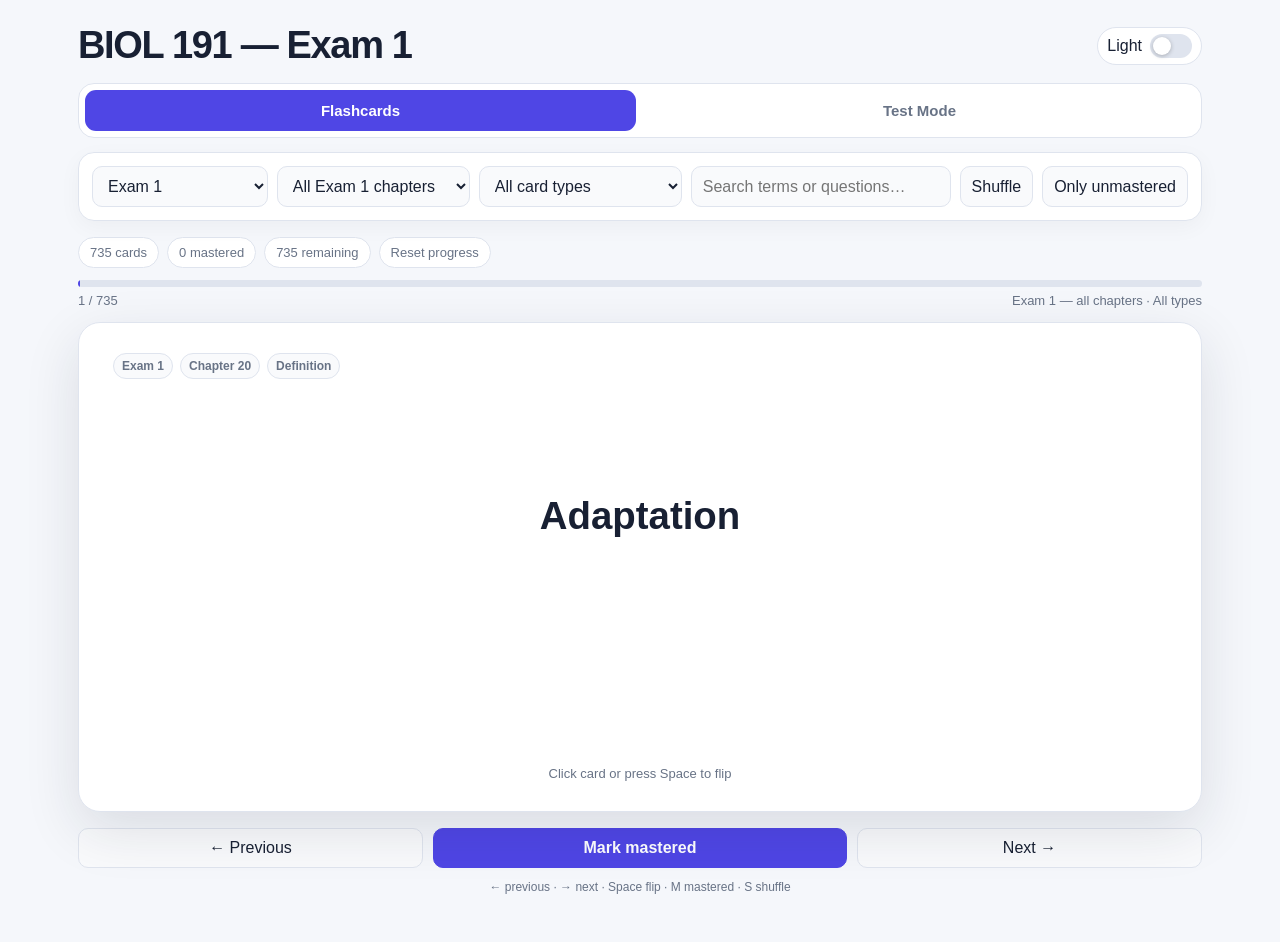
==== index.html @ f2e1b6e3 "Rename BIOL191_Exam1_Flashcards_TestMode.html to index.html" ====
<!DOCTYPE html>
<html lang="en" data-theme="light">
<head>
<meta charset="utf-8">
<meta name="viewport" content="width=device-width, initial-scale=1">
<title>BIOL 191 — Exam 1 Study</title>
<style>
:root{--bg:#f5f7fb;--panel:#fff;--panel2:#f9fafc;--text:#182033;--muted:#687386;--border:#dfe4ee;--accent:#4f46e5;--accent-soft:#eeedff;--good:#157a52;--good-bg:#e9f8f0;--bad:#b42318;--bad-bg:#fff0ee;--shadow:0 18px 55px rgba(24,32,51,.12)}
html[data-theme="dark"]{--bg:#0c111b;--panel:#151c29;--panel2:#111824;--text:#eef2ff;--muted:#9eabc0;--border:#2a3548;--accent:#938cff;--accent-soft:#29264d;--good:#6ee7a8;--good-bg:#153729;--bad:#ff8f86;--bad-bg:#3a1f22;--shadow:0 18px 55px rgba(0,0,0,.35)}
*{box-sizing:border-box} html{scroll-behavior:smooth} body{margin:0;background:var(--bg);color:var(--text);font-family:-apple-system,BlinkMacSystemFont,"SF Pro Text","Segoe UI",sans-serif;transition:background .2s,color .2s}.app{max-width:1180px;margin:0 auto;padding:24px 28px 48px}.topbar{display:flex;align-items:center;justify-content:space-between;gap:16px;margin-bottom:16px}h1{font-size:clamp(26px,3vw,38px);letter-spacing:-.035em;margin:0}.righttop{display:flex;gap:10px;align-items:center}.theme-toggle{display:flex;align-items:center;gap:8px;border:1px solid var(--border);background:var(--panel);border-radius:999px;padding:6px 9px}.switch{width:42px;height:24px;border-radius:999px;background:var(--border);position:relative;cursor:pointer}.switch:after{content:"";position:absolute;width:18px;height:18px;border-radius:50%;background:var(--panel);left:3px;top:3px;box-shadow:0 1px 4px rgba(0,0,0,.25);transition:left .2s}.switch.on{background:var(--accent)}.switch.on:after{left:21px}.mode-tabs{display:grid;grid-template-columns:1fr 1fr;gap:8px;background:var(--panel);border:1px solid var(--border);padding:6px;border-radius:16px;margin-bottom:14px}.mode-btn{border:0;background:transparent;color:var(--muted);padding:12px;border-radius:11px;font-weight:700;font-size:15px;cursor:pointer}.mode-btn.active{background:var(--accent);color:white}.toolbar{background:var(--panel);border:1px solid var(--border);border-radius:16px;padding:13px;display:grid;grid-template-columns:1.15fr 1.25fr 1.25fr 1.7fr auto auto;gap:9px;margin-bottom:16px;position:sticky;top:8px;z-index:10;box-shadow:0 6px 22px rgba(0,0,0,.04)}select,input,button{font:inherit}.control,button{border:1px solid var(--border);color:var(--text);background:var(--panel2);border-radius:10px;padding:10px 11px}button{cursor:pointer}button:hover{border-color:var(--accent)}.toggle-btn.active{background:var(--accent-soft);border-color:var(--accent);color:var(--accent);font-weight:700}.stats{display:flex;gap:8px;flex-wrap:wrap;margin-bottom:12px}.pill{background:var(--panel);border:1px solid var(--border);border-radius:999px;padding:7px 11px;color:var(--muted);font-size:13px}.progress-track{height:7px;background:var(--border);border-radius:999px;overflow:hidden;margin-bottom:6px}.progress-bar{height:100%;background:var(--accent);width:0;transition:width .2s}.meta-line{display:flex;justify-content:space-between;color:var(--muted);font-size:13px;margin-bottom:14px}.view{display:none}.view.active{display:block}.flash-shell{perspective:1600px;min-height:490px}.flashcard{min-height:490px;position:relative;transform-style:preserve-3d;transition:transform .42s cubic-bezier(.2,.7,.2,1);cursor:pointer}.flashcard.flipped{transform:rotateY(180deg)}.face{position:absolute;inset:0;backface-visibility:hidden;-webkit-backface-visibility:hidden;background:var(--panel);border:1px solid var(--border);border-radius:22px;box-shadow:var(--shadow);padding:30px 34px;display:flex;flex-direction:column}.back{transform:rotateY(180deg);overflow:auto}.badges{display:flex;gap:7px;flex-wrap:wrap}.badge{font-size:12px;font-weight:700;border-radius:999px;padding:5px 8px;background:var(--panel2);border:1px solid var(--border);color:var(--muted)}.front-text{font-size:clamp(24px,3vw,39px);line-height:1.23;font-weight:760;text-align:center;margin:auto 0}.flip-hint{text-align:center;color:var(--muted);font-size:13px;margin-top:auto}.back-content{font-size:18px;line-height:1.58;margin-top:16px}.answer-block{padding:13px 0;border-bottom:1px solid var(--border)}.answer-block:last-child{border-bottom:0}.answer-block b{font-size:14px;text-transform:uppercase;letter-spacing:.035em;color:var(--muted)}.note{color:var(--muted);font-size:15px}.controls{display:grid;grid-template-columns:1fr 1.2fr 1fr;gap:10px;margin-top:16px}.primary{background:var(--accent);color:#fff;border-color:var(--accent);font-weight:700}.mastered.active{background:var(--good);border-color:var(--good);color:#fff}.shortcuts{text-align:center;color:var(--muted);font-size:12px;margin-top:12px}.empty{display:none;padding:50px;background:var(--panel);border:1px solid var(--border);border-radius:18px;text-align:center;color:var(--muted)}
/* Test mode */
.test-wrap{background:var(--panel);border:1px solid var(--border);border-radius:22px;box-shadow:var(--shadow);padding:28px}.test-head{display:flex;justify-content:space-between;align-items:center;gap:12px;margin-bottom:18px}.test-q{font-size:clamp(20px,2.4vw,30px);font-weight:750;line-height:1.3;margin:20px 0}.options{display:grid;gap:10px}.option{display:flex;gap:12px;text-align:left;align-items:flex-start;padding:14px 15px;background:var(--panel2);border:1px solid var(--border);border-radius:12px;color:var(--text);cursor:pointer;line-height:1.4}.option:hover:not(:disabled){border-color:var(--accent)}.option .letter{min-width:28px;height:28px;display:grid;place-items:center;border-radius:8px;background:var(--panel);border:1px solid var(--border);font-weight:800}.option.correct{background:var(--good-bg);border-color:var(--good)}.option.wrong{background:var(--bad-bg);border-color:var(--bad)}.option:disabled{cursor:default}.feedback{display:none;margin-top:16px;padding:15px 16px;border-radius:13px;line-height:1.5}.feedback.show{display:block}.feedback.good{background:var(--good-bg);border:1px solid var(--good)}.feedback.bad{background:var(--bad-bg);border:1px solid var(--bad)}.test-controls{display:flex;justify-content:space-between;gap:10px;margin-top:16px;align-items:center}.score{color:var(--muted);font-size:14px}.next-test:disabled{opacity:.5;cursor:default}.mini{font-size:12px;color:var(--muted)}
/* modal */
.modal-bg{display:none;position:fixed;inset:0;background:rgba(0,0,0,.45);z-index:100;align-items:center;justify-content:center;padding:20px}.modal-bg.show{display:flex}.modal{width:min(430px,100%);background:var(--panel);border:1px solid var(--border);border-radius:18px;padding:22px;box-shadow:var(--shadow)}.modal h2{margin:0 0 8px}.modal p{color:var(--muted);line-height:1.45}.modal-actions{display:flex;justify-content:flex-end;gap:9px;margin-top:18px}.danger{background:var(--bad);border-color:var(--bad);color:white;font-weight:700}
@media(max-width:900px){.toolbar{grid-template-columns:1fr 1fr}.toolbar .search{grid-column:span 2}.app{padding:18px 14px 36px}.face{padding:22px 20px}.flash-shell,.flashcard{min-height:540px}.controls{grid-template-columns:1fr 1fr 1fr}.test-wrap{padding:20px}.topbar{align-items:flex-start}.theme-label{display:none}}
</style>
</head>
<body><div class="app">
<div class="topbar"><h1>BIOL 191 — Exam 1</h1><div class="righttop"><div class="theme-toggle"><span class="theme-label" id="themeLabel">Light</span><div class="switch" id="themeSwitch" role="switch" aria-label="Toggle dark mode" tabindex="0"></div></div></div></div>
<div class="mode-tabs"><button class="mode-btn active" data-mode="flash">Flashcards</button><button class="mode-btn" data-mode="test">Test Mode</button></div>
<div class="toolbar">
<select class="control" id="examFilter"></select>
<select class="control" id="chapterFilter"></select>
<select class="control" id="categoryFilter"><option value="all">All card types</option><option value="Definitions">Definitions</option><option value="Questions">Study-guide questions</option><option value="Timelines">Timelines</option><option value="Application">Application</option></select>
<input class="control search" id="searchBox" placeholder="Search terms or questions…">
<button id="shuffleBtn" class="toggle-btn">Shuffle</button><button id="unmasteredBtn" class="toggle-btn">Only unmastered</button>
</div>
<div class="stats"><div class="pill" id="totalStat"></div><div class="pill" id="masteredStat"></div><div class="pill" id="remainingStat"></div><button class="pill" id="resetBtn">Reset progress</button></div>
<div class="progress-track"><div class="progress-bar" id="progressBar"></div></div><div class="meta-line"><span id="positionText"></span><span id="deckText"></span></div>

<section id="flashView" class="view active">
<div id="emptyFlash" class="empty">No flashcards match these filters.</div>
<div class="flash-shell" id="flashShell"><div class="flashcard" id="flashcard" tabindex="0">
<div class="face front"><div class="badges" id="frontBadges"></div><div class="front-text" id="frontText"></div><div class="flip-hint">Click card or press Space to flip</div></div>
<div class="face back"><div class="badges" id="backBadges"></div><div class="back-content" id="backContent"></div></div>
</div></div>
<div class="controls"><button id="prevBtn">← Previous</button><button id="masterBtn" class="primary mastered">Mark mastered</button><button id="nextBtn">Next →</button></div>
<div class="shortcuts">← previous · → next · Space flip · M mastered · S shuffle</div>
</section>

<section id="testView" class="view">
<div id="emptyTest" class="empty">No study-guide questions match these filters. Choose “All card types” or “Study-guide questions.”</div>
<div class="test-wrap" id="testWrap">
<div class="test-head"><div class="badges" id="testBadges"></div><div class="score" id="testScore"></div></div>
<div class="mini">Choose the single best answer. Answer choices vary between attempts.</div>
<div class="test-q" id="testQuestion"></div><div class="options" id="options"></div>
<div class="feedback" id="feedback"></div>
<div class="test-controls"><button id="newTestBtn">Restart test</button><button id="nextTestBtn" class="primary next-test" disabled>Next question →</button></div>
</div>
</section>
</div>

<div class="modal-bg" id="resetModal"><div class="modal"><h2>Reset progress?</h2><p>This will clear every “mastered” card for Exam 1. This cannot be undone.</p><div class="modal-actions"><button id="cancelReset">Cancel</button><button id="confirmReset" class="danger">Yes, reset</button></div></div></div>

<script>
const CARDS=[{"id": "e1c0001", "exam": "Exam 1", "chapter": "20", "section": "", "category": "Definitions", "front": "Adaptation", "back": "<div class='answer-block'><b>Definition<\/b><br>A heritable trait that increases survival or reproductive success in a particular environment.<\/div><div class='answer-block'><b>Course example<\/b><br>Pesticide resistance in insects can be favored after pesticide exposure.<\/div><div class='answer-block'><b>Exam use<\/b><br>A trait is an adaptation only in relation to an environment and its effect on fitness.<\/div>", "source": "Chapter 20 Study Guide + Professor Lecture 02", "testAnswer": "A heritable trait that increases survival or reproductive success in a particular environment.", "tags": ["adaptation", "Exam 1"], "blueprintMCQ": 6}, {"id": "e1c0002", "exam": "Exam 1", "chapter": "20", "section": "", "category": "Definitions", "front": "Adaptive radiation", "back": "<div class='answer-block'><b>Definition<\/b><br>Rapid emergence of many species from a single common ancestor, often after colonizing new environments or ecological opportunities.<\/div><div class='answer-block'><b>Course example<\/b><br>Ancestor finches reached the Galápagos/Cocos region and diversified into many species with differing beaks.<\/div><div class='answer-block'><b>Exam use<\/b><br>Look for one ancestor producing many descendant species relatively rapidly.<\/div>", "source": "Chapter 20 Study Guide + Professor Lecture 02", "testAnswer": "Rapid emergence of many species from a single common ancestor, often after colonizing new environments or ecological opportunities.", "tags": ["adaptive radiation", "Exam 1"], "blueprintMCQ": 6}, {"id": "e1c0003", "exam": "Exam 1", "chapter": "20", "section": "", "category": "Definitions", "front": "Allele", "back": "<div class='answer-block'><b>Definition<\/b><br>An alternative version of a gene. Evolution can be measured as a change in allele frequencies in a population.<\/div><div class='answer-block'><b>Course example<\/b><br>A pesticide-resistance allele can become more common after pesticide exposure.<\/div><div class='answer-block'><b>Exam use<\/b><br>Track whether the <i>frequency<\/i> of an allele changes, not whether one individual changes during its lifetime.<\/div>", "source": "Chapter 20 Study Guide + Professor Lecture 02", "testAnswer": "An alternative version of a gene. Evolution can be measured as a change in allele frequencies in a population.", "tags": ["allele", "Exam 1"], "blueprintMCQ": 6}, {"id": "e1c0004", "exam": "Exam 1", "chapter": "20", "section": "", "category": "Definitions", "front": "Allopatric speciation", "back": "<div class='answer-block'><b>Definition<\/b><br>Speciation that occurs after geographic separation reduces gene flow and populations accumulate different changes until reproductive isolation results.<\/div><div class='answer-block'><b>Course example<\/b><br>Abert and Kaibab squirrel populations separated by the Grand Canyon.<\/div><div class='answer-block'><b>Exam use<\/b><br>Course sequence: physical barrier → microevolutionary divergence → reproductive isolation.<\/div>", "source": "Chapter 20 Study Guide + Professor Lecture 02", "testAnswer": "Speciation that occurs after geographic separation reduces gene flow and populations accumulate different changes until reproductive isolation results.", "tags": ["allopatric speciation", "Exam 1"], "blueprintMCQ": 6}, {"id": "e1c0005", "exam": "Exam 1", "chapter": "20", "section": "", "category": "Definitions", "front": "Allopolyploidy", "back": "<div class='answer-block'><b>Definition<\/b><br>Combination of chromosome sets from two different species, often followed by chromosome duplication that allows proper pairing in meiosis.<\/div><div class='answer-block'><b>Course example<\/b><br>Wheat, cotton, and canola are course examples.<\/div><div class='answer-block'><b>Exam use<\/b><br>Different species contribute the chromosome sets = allo-. Fertility can be restored when each chromosome has a homologous partner.<\/div>", "source": "Chapter 20 Study Guide + Professor Lecture 02", "testAnswer": "Combination of chromosome sets from two different species, often followed by chromosome duplication that allows proper pairing in meiosis.", "tags": ["allopolyploidy", "Exam 1"], "blueprintMCQ": 6}, {"id": "e1c0006", "exam": "Exam 1", "chapter": "20", "section": "", "category": "Definitions", "front": "Autopolyploidy", "back": "<div class='answer-block'><b>Definition<\/b><br>Chromosome-set duplication within a single species.<\/div><div class='answer-block'><b>Course example<\/b><br>An unreduced gamete from a diploid plant contributes to a tetraploid lineage.<\/div><div class='answer-block'><b>Exam use<\/b><br>Same species origin = auto-. The new ploidy level can be reproductively isolated from the original diploids.<\/div>", "source": "Chapter 20 Study Guide + Professor Lecture 02", "testAnswer": "Chromosome-set duplication within a single species.", "tags": ["autopolyploidy", "Exam 1"], "blueprintMCQ": 6}, {"id": "e1c0007", "exam": "Exam 1", "chapter": "20", "section": "", "category": "Definitions", "front": "Behavioral isolation", "back": "<div class='answer-block'><b>Definition<\/b><br>A prezygotic barrier in which individuals reject or fail to recognize the mating signals or courtship behaviors of another population.<\/div><div class='answer-block'><b>Course example<\/b><br>Species-specific mating calls keep frog species from mating.<\/div><div class='answer-block'><b>Exam use<\/b><br>If courtship signal recognition is the barrier, choose behavioral rather than gametic isolation.<\/div>", "source": "Chapter 20 Study Guide + Professor Lecture 02", "testAnswer": "A prezygotic barrier in which individuals reject or fail to recognize the mating signals or courtship behaviors of another population.", "tags": ["behavioral isolation", "Exam 1"], "blueprintMCQ": 6}, {"id": "e1c0008", "exam": "Exam 1", "chapter": "20", "section": "", "category": "Definitions", "front": "Biological species concept", "back": "<div class='answer-block'><b>Definition<\/b><br>Species are groups of actually or potentially interbreeding natural populations that are reproductively isolated from other such groups.<\/div><div class='answer-block'><b>Course example<\/b><br>Three zebra species do not interbreed under natural conditions.<\/div><div class='answer-block'><b>Exam use<\/b><br>Strong for sexually reproducing living populations; weak for asexual organisms and extinct species.<\/div>", "source": "Chapter 20 Study Guide + Professor Lecture 02", "testAnswer": "Species are groups of actually or potentially interbreeding natural populations that are reproductively isolated from other such groups.", "tags": ["biological species concept", "Exam 1"], "blueprintMCQ": 6}, {"id": "e1c0009", "exam": "Exam 1", "chapter": "20", "section": "", "category": "Definitions", "front": "BMP4", "back": "<div class='answer-block'><b>Definition<\/b><br>A developmental signaling protein that, in the bird-foot example, promotes programmed cell death (apoptosis) between developing digits.<\/div><div class='answer-block'><b>Course example<\/b><br>Greater BMP4 effect removes interdigital tissue.<\/div><div class='answer-block'><b>Exam use<\/b><br>More BMP4 activity → less webbing; less BMP4 activity → more tissue survives.<\/div>", "source": "Chapter 20 Study Guide + Professor Lecture 02", "testAnswer": "A developmental signaling protein that, in the bird-foot example, promotes programmed cell death (apoptosis) between developing digits.", "tags": ["bmp4", "Exam 1"], "blueprintMCQ": 6}, {"id": "e1c0010", "exam": "Exam 1", "chapter": "20", "section": "", "category": "Definitions", "front": "Bottleneck effect", "back": "<div class='answer-block'><b>Definition<\/b><br>A form of genetic drift caused by a drastic temporary reduction in population size.<\/div><div class='answer-block'><b>Course example<\/b><br>A disaster leaves only a small, nonrepresentative sample of the original population.<\/div><div class='answer-block'><b>Exam use<\/b><br>The key clue is a population crash, not colonization of a new site.<\/div>", "source": "Chapter 20 Study Guide + Professor Lecture 02", "testAnswer": "A form of genetic drift caused by a drastic temporary reduction in population size.", "tags": ["bottleneck effect", "Exam 1"], "blueprintMCQ": 6}, {"id": "e1c0011", "exam": "Exam 1", "chapter": "20", "section": "", "category": "Definitions", "front": "Cladogenesis", "back": "<div class='answer-block'><b>Definition<\/b><br>Branching speciation in which one lineage splits into two or more species.<\/div><div class='answer-block'><b>Course example<\/b><br>Allopatric speciation is the most prevalent way for cladogenesis to occur in this course.<\/div><div class='answer-block'><b>Exam use<\/b><br>A branching lineage is cladogenesis; transformation of one lineage without branching is anagenesis.<\/div>", "source": "Chapter 20 Study Guide + Professor Lecture 02", "testAnswer": "Branching speciation in which one lineage splits into two or more species.", "tags": ["cladogenesis", "Exam 1"], "blueprintMCQ": 6}, {"id": "e1c0012", "exam": "Exam 1", "chapter": "20", "section": "", "category": "Definitions", "front": "Cryptic species", "back": "<div class='answer-block'><b>Definition<\/b><br>Distinct species that look very similar or nearly identical morphologically but are reproductively or genetically distinct.<\/div><div class='answer-block'><b>Course example<\/b><br>Gray and Cope's tree frogs look alike but differ in chromosome number and do not interbreed normally.<\/div><div class='answer-block'><b>Exam use<\/b><br>A morphology-only approach can miss cryptic species.<\/div>", "source": "Chapter 20 Study Guide + Professor Lecture 02", "testAnswer": "Distinct species that look very similar or nearly identical morphologically but are reproductively or genetically distinct.", "tags": ["cryptic species", "Exam 1"], "blueprintMCQ": 6}, {"id": "e1c0013", "exam": "Exam 1", "chapter": "20", "section": "", "category": "Definitions", "front": "Development", "back": "<div class='answer-block'><b>Definition<\/b><br>A series of changes in cells, tissues, organs, or the whole organism that produces adult structures and functions.<\/div><div class='answer-block'><b>Course example<\/b><br>Developmental genes regulate cell division, migration, differentiation, and apoptosis.<\/div><div class='answer-block'><b>Exam use<\/b><br>Evo-devo asks how changes in these developmental processes produce evolutionary differences.<\/div>", "source": "Chapter 20 Study Guide + Professor Lecture 02", "testAnswer": "A series of changes in cells, tissues, organs, or the whole organism that produces adult structures and functions.", "tags": ["development", "Exam 1"], "blueprintMCQ": 6}, {"id": "e1c0014", "exam": "Exam 1", "chapter": "20", "section": "", "category": "Definitions", "front": "Ecological species concept", "back": "<div class='answer-block'><b>Definition<\/b><br>Defines species in terms of a distinctive ecological niche: the resources used and the organism's effects on its environment and other species.<\/div><div class='answer-block'><b>Course example<\/b><br>Some bacterial species are separated using ecological differences.<\/div><div class='answer-block'><b>Exam use<\/b><br>Be cautious because different species can occupy similar habitats and one species can tolerate many habitats.<\/div>", "source": "Chapter 20 Study Guide + Professor Lecture 02", "testAnswer": "Defines species in terms of a distinctive ecological niche: the resources used and the organism's effects on its environment and other species.", "tags": ["ecological species concept", "Exam 1"], "blueprintMCQ": 6}, {"id": "e1c0015", "exam": "Exam 1", "chapter": "20", "section": "", "category": "Definitions", "front": "Ecotype", "back": "<div class='answer-block'><b>Definition<\/b><br>A genetically differentiated local form within a species that is adapted to a particular ecological environment.<\/div><div class='answer-block'><b>Course example<\/b><br>Two populations may differ consistently in traits because each is adapted to its local habitat.<\/div><div class='answer-block'><b>Exam use<\/b><br>An ecotype can represent local adaptation without necessarily being a fully separate species.<\/div>", "source": "Chapter 20 Study Guide + Professor Lecture 02", "testAnswer": "A genetically differentiated local form within a species that is adapted to a particular ecological environment.", "tags": ["ecotype", "Exam 1"], "blueprintMCQ": 6}, {"id": "e1c0016", "exam": "Exam 1", "chapter": "20", "section": "", "category": "Definitions", "front": "Evo-devo", "back": "<div class='answer-block'><b>Definition<\/b><br>Evolutionary developmental biology: comparison of development among organisms to understand ancestry and the developmental mechanisms driving evolutionary change.<\/div><div class='answer-block'><b>Course example<\/b><br>Differences in BMP4/Gremlin expression help explain different bird-foot morphologies.<\/div><div class='answer-block'><b>Exam use<\/b><br>If a small regulatory change produces a large morphological difference, evo-devo is the relevant framework.<\/div>", "source": "Chapter 20 Study Guide + Professor Lecture 02", "testAnswer": "Evolutionary developmental biology: comparison of development among organisms to understand ancestry and the developmental mechanisms driving evolutionary change.", "tags": ["evo-devo", "Exam 1"], "blueprintMCQ": 6}, {"id": "e1c0017", "exam": "Exam 1", "chapter": "20", "section": "", "category": "Definitions", "front": "Evolution", "back": "<div class='answer-block'><b>Definition<\/b><br>Change in the genetic composition of populations across generations; the course also frames life's history as common descent with modification.<\/div><div class='answer-block'><b>Course example<\/b><br>A resistance allele rises from low frequency to high frequency after selection.<\/div><div class='answer-block'><b>Exam use<\/b><br>Ask whether inherited variation changes across generations.<\/div>", "source": "Chapter 20 Study Guide + Professor Lecture 02", "testAnswer": "Change in the genetic composition of populations across generations; the course also frames life's history as common descent with modification.", "tags": ["evolution", "Exam 1"], "blueprintMCQ": 6}, {"id": "e1c0018", "exam": "Exam 1", "chapter": "20", "section": "", "category": "Definitions", "front": "Evolutionary lineage species concept", "back": "<div class='answer-block'><b>Definition<\/b><br>Defines species as separately evolving lineages with their own historical trajectory; evidence can include shared derived morphological, fossil, or DNA characters.<\/div><div class='answer-block'><b>Course example<\/b><br>A monophyletic lineage supported by DNA and morphology can be treated as a separate species.<\/div><div class='answer-block'><b>Exam use<\/b><br>Especially useful across long time scales and for asexual organisms.<\/div>", "source": "Chapter 20 Study Guide + Professor Lecture 02", "testAnswer": "Defines species as separately evolving lineages with their own historical trajectory; evidence can include shared derived morphological, fossil, or DNA characters.", "tags": ["evolutionary lineage species concept", "Exam 1"], "blueprintMCQ": 6}, {"id": "e1c0019", "exam": "Exam 1", "chapter": "20", "section": "", "category": "Definitions", "front": "Founder effect", "back": "<div class='answer-block'><b>Definition<\/b><br>A form of genetic drift that occurs when a few individuals establish a new, isolated population.<\/div><div class='answer-block'><b>Course example<\/b><br>A few colonists reach an island and carry only part of the source population's genetic variation.<\/div><div class='answer-block'><b>Exam use<\/b><br>The key clue is a <b>small founding group<\/b> establishing a new population.<\/div>", "source": "Chapter 20 Study Guide + Professor Lecture 02", "testAnswer": "A form of genetic drift that occurs when a few individuals establish a new, isolated population.", "tags": ["founder effect", "Exam 1"], "blueprintMCQ": 6}, {"id": "e1c0020", "exam": "Exam 1", "chapter": "20", "section": "", "category": "Definitions", "front": "Fusion", "back": "<div class='answer-block'><b>Definition<\/b><br>A hybrid-zone outcome in which reproductive barriers weaken and gene flow causes populations to merge back into one interbreeding population.<\/div><div class='answer-block'><b>Course example<\/b><br>Fit hybrids transmit genes freely between the populations.<\/div><div class='answer-block'><b>Exam use<\/b><br>If barriers decrease and hybrids are successful, think fusion.<\/div>", "source": "Chapter 20 Study Guide + Professor Lecture 02", "testAnswer": "A hybrid-zone outcome in which reproductive barriers weaken and gene flow causes populations to merge back into one interbreeding population.", "tags": ["fusion", "Exam 1"], "blueprintMCQ": 6}, {"id": "e1c0021", "exam": "Exam 1", "chapter": "20", "section": "", "category": "Definitions", "front": "Gametic isolation", "back": "<div class='answer-block'><b>Definition<\/b><br>A prezygotic barrier in which sperm and egg from different species fail to fuse.<\/div><div class='answer-block'><b>Course example<\/b><br>Gametes meet, but fertilization does not occur.<\/div><div class='answer-block'><b>Exam use<\/b><br>Do not call it gametic isolation merely because mating is rare; fertilization itself must fail.<\/div>", "source": "Chapter 20 Study Guide + Professor Lecture 02", "testAnswer": "A prezygotic barrier in which sperm and egg from different species fail to fuse.", "tags": ["gametic isolation", "Exam 1"], "blueprintMCQ": 6}, {"id": "e1c0022", "exam": "Exam 1", "chapter": "20", "section": "", "category": "Definitions", "front": "Gene flow", "back": "<div class='answer-block'><b>Definition<\/b><br>Movement of alleles between populations when individuals or gametes move and reproduce.<\/div><div class='answer-block'><b>Course example<\/b><br>Migrants enter a population with different allele frequencies, changing the recipient population's gene pool.<\/div><div class='answer-block'><b>Exam use<\/b><br>Gene flow usually works <b>against divergence<\/b> between populations because it mixes alleles.<\/div>", "source": "Chapter 20 Study Guide + Professor Lecture 02", "testAnswer": "Movement of alleles between populations when individuals or gametes move and reproduce.", "tags": ["gene flow", "Exam 1"], "blueprintMCQ": 6}, {"id": "e1c0023", "exam": "Exam 1", "chapter": "20", "section": "", "category": "Definitions", "front": "General lineage species concept", "back": "<div class='answer-block'><b>Definition<\/b><br>Treats each species as an independently evolving population-level lineage and combines multiple lines of evidence such as ancestry, reproductive isolation, and ecology.<\/div><div class='answer-block'><b>Course example<\/b><br>A lineage may be supported simultaneously by genetics, habitat differences, and reproductive barriers.<\/div><div class='answer-block'><b>Exam use<\/b><br>If several species criteria point to the same independently evolving lineage, this concept fits well.<\/div>", "source": "Chapter 20 Study Guide + Professor Lecture 02", "testAnswer": "Treats each species as an independently evolving population-level lineage and combines multiple lines of evidence such as ancestry, reproductive isolation, and ecology.", "tags": ["general lineage species concept", "Exam 1"], "blueprintMCQ": 6}, {"id": "e1c0024", "exam": "Exam 1", "chapter": "20", "section": "", "category": "Definitions", "front": "Genetic drift", "back": "<div class='answer-block'><b>Definition<\/b><br>Random change in allele frequencies due to chance, especially strong in small populations.<\/div><div class='answer-block'><b>Course example<\/b><br>After a sharp population reduction, surviving alleles may differ in frequency simply by chance.<\/div><div class='answer-block'><b>Exam use<\/b><br>If the outcome is due to sampling/chance rather than fitness differences, think drift.<\/div>", "source": "Chapter 20 Study Guide + Professor Lecture 02", "testAnswer": "Random change in allele frequencies due to chance, especially strong in small populations.", "tags": ["genetic drift", "Exam 1"], "blueprintMCQ": 6}, {"id": "e1c0025", "exam": "Exam 1", "chapter": "20", "section": "", "category": "Definitions", "front": "Geographic isolation", "back": "<div class='answer-block'><b>Definition<\/b><br>Physical separation of populations by barriers or distance, reducing gene flow.<\/div><div class='answer-block'><b>Course example<\/b><br>Rivers, lakes, glaciers, mountains, canyons, oceans, or migration to a new location.<\/div><div class='answer-block'><b>Exam use<\/b><br>It promotes divergence but does <b>not by itself prove<\/b> speciation.<\/div>", "source": "Chapter 20 Study Guide + Professor Lecture 02", "testAnswer": "Physical separation of populations by barriers or distance, reducing gene flow.", "tags": ["geographic isolation", "Exam 1"], "blueprintMCQ": 6}, {"id": "e1c0026", "exam": "Exam 1", "chapter": "20", "section": "", "category": "Definitions", "front": "Gremlin", "back": "<div class='answer-block'><b>Definition<\/b><br>A developmental protein that inhibits BMP4, allowing cells to survive.<\/div><div class='answer-block'><b>Course example<\/b><br>Higher Gremlin activity preserves interdigital tissue in webbed feet.<\/div><div class='answer-block'><b>Exam use<\/b><br>Underexpress Gremlin → BMP4 is less inhibited → more apoptosis → reduced webbing.<\/div>", "source": "Chapter 20 Study Guide + Professor Lecture 02", "testAnswer": "A developmental protein that inhibits BMP4, allowing cells to survive.", "tags": ["gremlin", "Exam 1"], "blueprintMCQ": 6}, {"id": "e1c0027", "exam": "Exam 1", "chapter": "20", "section": "", "category": "Definitions", "front": "Habitat isolation", "back": "<div class='answer-block'><b>Definition<\/b><br>A prezygotic barrier in which populations occupy different habitats or microhabitats and therefore rarely encounter one another to mate.<\/div><div class='answer-block'><b>Course example<\/b><br>Closely related organisms may live in different environments in the same broad geographic region.<\/div><div class='answer-block'><b>Exam use<\/b><br>Different habitat use can reduce mating even without a physical barrier separating the region.<\/div>", "source": "Chapter 20 Study Guide + Professor Lecture 02", "testAnswer": "A prezygotic barrier in which populations occupy different habitats or microhabitats and therefore rarely encounter one another to mate.", "tags": ["habitat isolation", "Exam 1"], "blueprintMCQ": 6}, {"id": "e1c0028", "exam": "Exam 1", "chapter": "20", "section": "", "category": "Definitions", "front": "Heterochrony", "back": "<div class='answer-block'><b>Definition<\/b><br>Evolutionary change in the rate or timing of developmental events.<\/div><div class='answer-block'><b>Course example<\/b><br>Human and chimp fetal skulls are relatively similar, but different growth rates lead to different adult skulls.<\/div><div class='answer-block'><b>Exam use<\/b><br>Same developmental processes occurring at different rates/times can generate major adult morphological differences.<\/div>", "source": "Chapter 20 Study Guide + Professor Lecture 02", "testAnswer": "Evolutionary change in the rate or timing of developmental events.", "tags": ["heterochrony", "Exam 1"], "blueprintMCQ": 6}, {"id": "e1c0029", "exam": "Exam 1", "chapter": "20", "section": "", "category": "Definitions", "front": "Homologous feature", "back": "<div class='answer-block'><b>Definition<\/b><br>A feature similar because it was inherited from a common ancestor.<\/div><div class='answer-block'><b>Course example<\/b><br>Shared skeletal or internal structures can support a morphological species or lineage comparison.<\/div><div class='answer-block'><b>Exam use<\/b><br>Homology reflects ancestry; do not confuse it with resemblance caused by convergence.<\/div>", "source": "Chapter 20 Study Guide + Professor Lecture 02", "testAnswer": "A feature similar because it was inherited from a common ancestor.", "tags": ["homologous feature", "Exam 1"], "blueprintMCQ": 6}, {"id": "e1c0030", "exam": "Exam 1", "chapter": "20", "section": "", "category": "Definitions", "front": "Hox genes", "back": "<div class='answer-block'><b>Definition<\/b><br>Developmental master-control genes encoding transcription factors that specify the fate of body segments or regions along the anteroposterior axis.<\/div><div class='answer-block'><b>Course example<\/b><br>Different Hox genes direct formation of different fruit-fly body regions.<\/div><div class='answer-block'><b>Exam use<\/b><br>Changes in Hox number, arrangement, or expression can alter body plans; the course notes that more Hox genes may be associated with greater structural complexity.<\/div>", "source": "Chapter 20 Study Guide + Professor Lecture 02", "testAnswer": "Developmental master-control genes encoding transcription factors that specify the fate of body segments or regions along the anteroposterior axis.", "tags": ["hox genes", "Exam 1"], "blueprintMCQ": 6}, {"id": "e1c0031", "exam": "Exam 1", "chapter": "20", "section": "", "category": "Definitions", "front": "Hybrid breakdown", "back": "<div class='answer-block'><b>Definition<\/b><br>A postzygotic barrier in which first-generation hybrids may be viable and fertile, but later generations have reduced fitness or genetic abnormalities.<\/div><div class='answer-block'><b>Course example<\/b><br>F1 hybrids reproduce, but F2 or later offspring perform poorly.<\/div><div class='answer-block'><b>Exam use<\/b><br>If the problem explicitly says 'subsequent generations,' hybrid breakdown should jump out.<\/div>", "source": "Chapter 20 Study Guide + Professor Lecture 02", "testAnswer": "A postzygotic barrier in which first-generation hybrids may be viable and fertile, but later generations have reduced fitness or genetic abnormalities.", "tags": ["hybrid breakdown", "Exam 1"], "blueprintMCQ": 6}, {"id": "e1c0032", "exam": "Exam 1", "chapter": "20", "section": "", "category": "Definitions", "front": "Hybrid inviability", "back": "<div class='answer-block'><b>Definition<\/b><br>A postzygotic barrier in which a fertilized hybrid fails to develop normally or survive to reproductive age.<\/div><div class='answer-block'><b>Course example<\/b><br>The fertilized egg cannot develop past early embryonic stages.<\/div><div class='answer-block'><b>Exam use<\/b><br>Differentiate from hybrid breakdown: inviability affects the initial hybrid generation.<\/div>", "source": "Chapter 20 Study Guide + Professor Lecture 02", "testAnswer": "A postzygotic barrier in which a fertilized hybrid fails to develop normally or survive to reproductive age.", "tags": ["hybrid inviability", "Exam 1"], "blueprintMCQ": 6}, {"id": "e1c0033", "exam": "Exam 1", "chapter": "20", "section": "", "category": "Definitions", "front": "Hybrid sterility", "back": "<div class='answer-block'><b>Definition<\/b><br>A postzygotic barrier in which the hybrid survives but cannot reproduce.<\/div><div class='answer-block'><b>Course example<\/b><br>A mule is viable but typically sterile.<\/div><div class='answer-block'><b>Exam use<\/b><br>Survival + inability to make functional gametes = hybrid sterility.<\/div>", "source": "Chapter 20 Study Guide + Professor Lecture 02", "testAnswer": "A postzygotic barrier in which the hybrid survives but cannot reproduce.", "tags": ["hybrid sterility", "Exam 1"], "blueprintMCQ": 6}, {"id": "e1c0034", "exam": "Exam 1", "chapter": "20", "section": "", "category": "Definitions", "front": "Hybrid zone", "back": "<div class='answer-block'><b>Definition<\/b><br>A geographic area where previously separated populations meet, interbreed, and produce hybrids.<\/div><div class='answer-block'><b>Course example<\/b><br>When populations meet again, barriers may increase, decrease, or remain stable.<\/div><div class='answer-block'><b>Exam use<\/b><br>Then determine the outcome: reinforcement, fusion, or stability.<\/div>", "source": "Chapter 20 Study Guide + Professor Lecture 02", "testAnswer": "A geographic area where previously separated populations meet, interbreed, and produce hybrids.", "tags": ["hybrid zone", "Exam 1"], "blueprintMCQ": 6}, {"id": "e1c0035", "exam": "Exam 1", "chapter": "20", "section": "", "category": "Definitions", "front": "Hybridization", "back": "<div class='answer-block'><b>Definition<\/b><br>Interbreeding between genetically distinct species or lineages producing hybrid offspring.<\/div><div class='answer-block'><b>Course example<\/b><br>Hybridization can contribute to new species formation, especially in plants when chromosome changes restore fertility.<\/div><div class='answer-block'><b>Exam use<\/b><br>Hybridization may increase gene flow, but under some chromosome arrangements it can create a new reproductively isolated lineage.<\/div>", "source": "Chapter 20 Study Guide + Professor Lecture 02", "testAnswer": "Interbreeding between genetically distinct species or lineages producing hybrid offspring.", "tags": ["hybridization", "Exam 1"], "blueprintMCQ": 6}, {"id": "e1c0036", "exam": "Exam 1", "chapter": "20", "section": "", "category": "Definitions", "front": "Macroevolution", "back": "<div class='answer-block'><b>Definition<\/b><br>Evolutionary change at or above the species level, including the origin of new species and groups of species.<\/div><div class='answer-block'><b>Course example<\/b><br>A speciation event converts accumulated divergence into separate evolutionary lineages.<\/div><div class='answer-block'><b>Exam use<\/b><br>If the outcome involves new species or major lineage diversification, think macroevolution.<\/div>", "source": "Chapter 20 Study Guide + Professor Lecture 02", "testAnswer": "Evolutionary change at or above the species level, including the origin of new species and groups of species.", "tags": ["macroevolution", "Exam 1"], "blueprintMCQ": 6}, {"id": "e1c0037", "exam": "Exam 1", "chapter": "20", "section": "", "category": "Definitions", "front": "Mechanical isolation", "back": "<div class='answer-block'><b>Definition<\/b><br>A prezygotic barrier caused by incompatible sizes or shapes of reproductive structures.<\/div><div class='answer-block'><b>Course example<\/b><br>Reproductive organs or flower structures do not physically match.<\/div><div class='answer-block'><b>Exam use<\/b><br>The issue is physical compatibility, not whether sperm and egg can fuse biochemically.<\/div>", "source": "Chapter 20 Study Guide + Professor Lecture 02", "testAnswer": "A prezygotic barrier caused by incompatible sizes or shapes of reproductive structures.", "tags": ["mechanical isolation", "Exam 1"], "blueprintMCQ": 6}, {"id": "e1c0038", "exam": "Exam 1", "chapter": "20", "section": "", "category": "Definitions", "front": "Microevolution", "back": "<div class='answer-block'><b>Definition<\/b><br>Small-scale evolution: changes in allele frequencies within a population over a relatively short time frame.<\/div><div class='answer-block'><b>Course example<\/b><br>A pesticide-resistance allele rapidly increases in a fruit-fly population.<\/div><div class='answer-block'><b>Exam use<\/b><br>If the population is changing genetically but has not become a separate species, think microevolution.<\/div>", "source": "Chapter 20 Study Guide + Professor Lecture 02", "testAnswer": "Small-scale evolution: changes in allele frequencies within a population over a relatively short time frame.", "tags": ["microevolution", "Exam 1"], "blueprintMCQ": 6}, {"id": "e1c0039", "exam": "Exam 1", "chapter": "20", "section": "", "category": "Definitions", "front": "Molecular features", "back": "<div class='answer-block'><b>Definition<\/b><br>DNA, RNA, or protein characteristics used to compare organisms and infer relationships or species boundaries.<\/div><div class='answer-block'><b>Course example<\/b><br>Distinct DNA lineages can reveal cryptic species.<\/div><div class='answer-block'><b>Exam use<\/b><br>Molecular evidence is especially useful when morphology is misleading or organisms reproduce asexually.<\/div>", "source": "Chapter 20 Study Guide + Professor Lecture 02", "testAnswer": "DNA, RNA, or protein characteristics used to compare organisms and infer relationships or species boundaries.", "tags": ["molecular features", "Exam 1"], "blueprintMCQ": 6}, {"id": "e1c0040", "exam": "Exam 1", "chapter": "20", "section": "", "category": "Definitions", "front": "Morphological species concept", "back": "<div class='answer-block'><b>Definition<\/b><br>Defines species using shared homologous physical or internal features.<\/div><div class='answer-block'><b>Course example<\/b><br>Skull, teeth, backbone, leaf shape, or flower form can be compared.<\/div><div class='answer-block'><b>Exam use<\/b><br>Useful for fossils, but limited by continuous variation, sexual dimorphism, and cryptic species.<\/div>", "source": "Chapter 20 Study Guide + Professor Lecture 02", "testAnswer": "Defines species using shared homologous physical or internal features.", "tags": ["morphological species concept", "Exam 1"], "blueprintMCQ": 6}, {"id": "e1c0041", "exam": "Exam 1", "chapter": "20", "section": "", "category": "Definitions", "front": "Mutation", "back": "<div class='answer-block'><b>Definition<\/b><br>A change in DNA that can create a new allele. Mutations may be neutral, harmful, or beneficial.<\/div><div class='answer-block'><b>Course example<\/b><br>A rare mutation produces an allele that later becomes advantageous under a new environmental condition.<\/div><div class='answer-block'><b>Exam use<\/b><br>Mutation creates new variation; selection, drift, or gene flow can then alter its frequency.<\/div>", "source": "Chapter 20 Study Guide + Professor Lecture 02", "testAnswer": "A change in DNA that can create a new allele. Mutations may be neutral, harmful, or beneficial.", "tags": ["mutation", "Exam 1"], "blueprintMCQ": 6}, {"id": "e1c0042", "exam": "Exam 1", "chapter": "20", "section": "", "category": "Definitions", "front": "Natural selection", "back": "<div class='answer-block'><b>Definition<\/b><br>Nonrandom differential survival and reproduction caused by heritable traits that fit the current environment.<\/div><div class='answer-block'><b>Course example<\/b><br>Individuals carrying a resistance allele survive pesticide exposure and leave more offspring.<\/div><div class='answer-block'><b>Exam use<\/b><br>Selection is directional/nonrandom with respect to fitness, though the mutations it acts on need not be.<\/div>", "source": "Chapter 20 Study Guide + Professor Lecture 02", "testAnswer": "Nonrandom differential survival and reproduction caused by heritable traits that fit the current environment.", "tags": ["natural selection", "Exam 1"], "blueprintMCQ": 6}, {"id": "e1c0043", "exam": "Exam 1", "chapter": "20", "section": "", "category": "Definitions", "front": "Pattern formation", "back": "<div class='answer-block'><b>Definition<\/b><br>The developmental process by which cell division, migration, differentiation, and death generate a body's spatial organization.<\/div><div class='answer-block'><b>Course example<\/b><br>Chicken and duck feet differ because cell survival/death differs between developing digits.<\/div><div class='answer-block'><b>Exam use<\/b><br>Think spatial arrangement of tissues, not simply growth in overall body size.<\/div>", "source": "Chapter 20 Study Guide + Professor Lecture 02", "testAnswer": "The developmental process by which cell division, migration, differentiation, and death generate a body's spatial organization.", "tags": ["pattern formation", "Exam 1"], "blueprintMCQ": 6}, {"id": "e1c0044", "exam": "Exam 1", "chapter": "20", "section": "", "category": "Definitions", "front": "Phylogeny", "back": "<div class='answer-block'><b>Definition<\/b><br>The evolutionary history and relationships of organisms or lineages.<\/div><div class='answer-block'><b>Course example<\/b><br>Species concepts based on lineage history use phylogenetic evidence.<\/div><div class='answer-block'><b>Exam use<\/b><br>A phylogeny is about ancestry and branching relationships, not simply appearance.<\/div>", "source": "Chapter 20 Study Guide + Professor Lecture 02", "testAnswer": "The evolutionary history and relationships of organisms or lineages.", "tags": ["phylogeny", "Exam 1"], "blueprintMCQ": 6}, {"id": "e1c0045", "exam": "Exam 1", "chapter": "20", "section": "", "category": "Definitions", "front": "Polyploidy", "back": "<div class='answer-block'><b>Definition<\/b><br>Possession of extra complete sets of chromosomes, often produced by nondisjunction or hybridization.<\/div><div class='answer-block'><b>Course example<\/b><br>Polyploidy is common in plants and can create a new species in a single generation.<\/div><div class='answer-block'><b>Exam use<\/b><br>A sudden chromosome-number difference can immediately block normal reproduction with the parental population.<\/div>", "source": "Chapter 20 Study Guide + Professor Lecture 02", "testAnswer": "Possession of extra complete sets of chromosomes, often produced by nondisjunction or hybridization.", "tags": ["polyploidy", "Exam 1"], "blueprintMCQ": 6}, {"id": "e1c0046", "exam": "Exam 1", "chapter": "20", "section": "", "category": "Definitions", "front": "Population", "back": "<div class='answer-block'><b>Definition<\/b><br>A group of individuals of the same species occupying the same general area and capable of contributing to a shared gene pool.<\/div><div class='answer-block'><b>Course example<\/b><br>Your professor emphasizes that <b>populations, not individual organisms, evolve<\/b> because allele frequencies can change from generation to generation.<\/div><div class='answer-block'><b>Exam use<\/b><br>If a question asks what unit experiences evolution, choose the population rather than the individual.<\/div>", "source": "Chapter 20 Study Guide + Professor Lecture 02", "testAnswer": "A group of individuals of the same species occupying the same general area and capable of contributing to a shared gene pool.", "tags": ["population", "Exam 1"], "blueprintMCQ": 6}, {"id": "e1c0047", "exam": "Exam 1", "chapter": "20", "section": "", "category": "Definitions", "front": "Postzygotic isolation", "back": "<div class='answer-block'><b>Definition<\/b><br>Barriers that act after fertilization and reduce the fitness of hybrid offspring.<\/div><div class='answer-block'><b>Course example<\/b><br>Hybrid inviability, hybrid sterility, and hybrid breakdown.<\/div><div class='answer-block'><b>Exam use<\/b><br>A zygote already formed; now ask what happens to the hybrid or its descendants.<\/div>", "source": "Chapter 20 Study Guide + Professor Lecture 02", "testAnswer": "Barriers that act after fertilization and reduce the fitness of hybrid offspring.", "tags": ["postzygotic isolation", "Exam 1"], "blueprintMCQ": 6}, {"id": "e1c0048", "exam": "Exam 1", "chapter": "20", "section": "", "category": "Definitions", "front": "Prezygotic isolation", "back": "<div class='answer-block'><b>Definition<\/b><br>Reproductive barriers that act before a zygote forms.<\/div><div class='answer-block'><b>Course example<\/b><br>Habitat, temporal, behavioral, mechanical, and gametic isolation.<\/div><div class='answer-block'><b>Exam use<\/b><br>Ask whether fertilization/zygote formation is prevented.<\/div>", "source": "Chapter 20 Study Guide + Professor Lecture 02", "testAnswer": "Reproductive barriers that act before a zygote forms.", "tags": ["prezygotic isolation", "Exam 1"], "blueprintMCQ": 6}, {"id": "e1c0049", "exam": "Exam 1", "chapter": "20", "section": "", "category": "Definitions", "front": "Reinforcement", "back": "<div class='answer-block'><b>Definition<\/b><br>A hybrid-zone outcome in which reproductive barriers become stronger, usually because hybrids have lower fitness.<\/div><div class='answer-block'><b>Course example<\/b><br>Selection favors individuals that avoid costly interpopulation matings.<\/div><div class='answer-block'><b>Exam use<\/b><br>Increasing prezygotic isolation after secondary contact = reinforcement.<\/div>", "source": "Chapter 20 Study Guide + Professor Lecture 02", "testAnswer": "A hybrid-zone outcome in which reproductive barriers become stronger, usually because hybrids have lower fitness.", "tags": ["reinforcement", "Exam 1"], "blueprintMCQ": 6}, {"id": "e1c0050", "exam": "Exam 1", "chapter": "20", "section": "", "category": "Definitions", "front": "Relative fitness", "back": "<div class='answer-block'><b>Definition<\/b><br>An individual's reproductive success compared with other individuals in the same population and environment.<\/div><div class='answer-block'><b>Course example<\/b><br>A trait can increase fitness in one environment but not another.<\/div><div class='answer-block'><b>Exam use<\/b><br>Fitness is <b>relative<\/b>, not an absolute score and not simply 'strength' or longevity.<\/div>", "source": "Chapter 20 Study Guide + Professor Lecture 02", "testAnswer": "An individual's reproductive success compared with other individuals in the same population and environment.", "tags": ["relative fitness", "Exam 1"], "blueprintMCQ": 6}, {"id": "e1c0051", "exam": "Exam 1", "chapter": "20", "section": "", "category": "Definitions", "front": "Reproductive isolation", "back": "<div class='answer-block'><b>Definition<\/b><br>Any barrier that reduces or prevents gene flow by preventing mating, fertilization, or production of viable fertile offspring.<\/div><div class='answer-block'><b>Course example<\/b><br>Behavioral isolation can prevent mating; hybrid sterility can act after fertilization.<\/div><div class='answer-block'><b>Exam use<\/b><br>Persistent reproductive isolation allows diverging populations to accumulate independent differences.<\/div>", "source": "Chapter 20 Study Guide + Professor Lecture 02", "testAnswer": "Any barrier that reduces or prevents gene flow by preventing mating, fertilization, or production of viable fertile offspring.", "tags": ["reproductive isolation", "Exam 1"], "blueprintMCQ": 6}, {"id": "e1c0052", "exam": "Exam 1", "chapter": "20", "section": "", "category": "Definitions", "front": "Self-fertilization", "back": "<div class='answer-block'><b>Definition<\/b><br>Reproduction in which an individual's gametes fertilize one another; it tends to increase homozygosity without necessarily changing allele frequencies by itself.<\/div><div class='answer-block'><b>Course example<\/b><br>A self-fertilizing plant can rapidly produce more homozygous genotypes.<\/div><div class='answer-block'><b>Exam use<\/b><br>Do not confuse a change in genotype frequencies with a change in allele frequencies.<\/div>", "source": "Chapter 20 Study Guide + Professor Lecture 02", "testAnswer": "Reproduction in which an individual's gametes fertilize one another; it tends to increase homozygosity without necessarily changing allele frequencies by itself.", "tags": ["self-fertilization", "Exam 1"], "blueprintMCQ": 6}, {"id": "e1c0053", "exam": "Exam 1", "chapter": "20", "section": "", "category": "Definitions", "front": "Sexual selection", "back": "<div class='answer-block'><b>Definition<\/b><br>A form of selection in which some individuals obtain more mates or fertilizations than others.<\/div><div class='answer-block'><b>Course example<\/b><br>Long tails, songs, fighting, or complex displays increase mating success.<\/div><div class='answer-block'><b>Exam use<\/b><br>A trait can be costly for survival yet spread if it strongly increases reproductive success.<\/div>", "source": "Chapter 20 Study Guide + Professor Lecture 02", "testAnswer": "A form of selection in which some individuals obtain more mates or fertilizations than others.", "tags": ["sexual selection", "Exam 1"], "blueprintMCQ": 6}, {"id": "e1c0054", "exam": "Exam 1", "chapter": "20", "section": "", "category": "Definitions", "front": "Sister species", "back": "<div class='answer-block'><b>Definition<\/b><br>Two species that are each other's closest relatives, sharing a more recent common ancestor with each other than with any other species.<\/div><div class='answer-block'><b>Course example<\/b><br>On a phylogeny they branch from the same most recent node.<\/div><div class='answer-block'><b>Exam use<\/b><br>Use branching pattern, not physical similarity, to identify sister species.<\/div>", "source": "Chapter 20 Study Guide + Professor Lecture 02", "testAnswer": "Two species that are each other's closest relatives, sharing a more recent common ancestor with each other than with any other species.", "tags": ["sister species", "Exam 1"], "blueprintMCQ": 6}, {"id": "e1c0055", "exam": "Exam 1", "chapter": "20", "section": "", "category": "Definitions", "front": "Speciation", "back": "<div class='answer-block'><b>Definition<\/b><br>The process by which an ancestral species diverges into two separate species.<\/div><div class='answer-block'><b>Course example<\/b><br>Persistent reduction of gene flow permits genetic differences and reproductive isolation to accumulate.<\/div><div class='answer-block'><b>Exam use<\/b><br>Geographic separation alone is not enough; speciation is established when lineages become reproductively isolated or otherwise independently evolving.<\/div>", "source": "Chapter 20 Study Guide + Professor Lecture 02", "testAnswer": "The process by which an ancestral species diverges into two separate species.", "tags": ["speciation", "Exam 1"], "blueprintMCQ": 6}, {"id": "e1c0056", "exam": "Exam 1", "chapter": "20", "section": "", "category": "Definitions", "front": "Species", "back": "<div class='answer-block'><b>Definition<\/b><br>A group of related organisms sharing a distinctive set of attributes and an evolutionary history; the course emphasizes that no single species concept works perfectly for every organism.<\/div><div class='answer-block'><b>Course example<\/b><br>Biologists may use morphology, reproductive isolation, lineage history, ecology, or multiple criteria depending on the organism.<\/div><div class='answer-block'><b>Exam use<\/b><br>When asked 'are these separate species?' first identify which species concept the evidence supports.<\/div>", "source": "Chapter 20 Study Guide + Professor Lecture 02", "testAnswer": "A group of related organisms sharing a distinctive set of attributes and an evolutionary history; the course emphasizes that no single species concept works perfectly for every organism.", "tags": ["species", "Exam 1"], "blueprintMCQ": 6}, {"id": "e1c0057", "exam": "Exam 1", "chapter": "20", "section": "", "category": "Definitions", "front": "Stability", "back": "<div class='answer-block'><b>Definition<\/b><br>A hybrid-zone outcome in which the zone and reproductive barriers persist over time.<\/div><div class='answer-block'><b>Course example<\/b><br>Oriole hybrids have lower fitness than nonhybrids but remain viable and fertile enough to maintain the zone.<\/div><div class='answer-block'><b>Exam use<\/b><br>Barriers are maintained rather than steadily strengthening or disappearing.<\/div>", "source": "Chapter 20 Study Guide + Professor Lecture 02", "testAnswer": "A hybrid-zone outcome in which the zone and reproductive barriers persist over time.", "tags": ["stability", "Exam 1"], "blueprintMCQ": 6}, {"id": "e1c0058", "exam": "Exam 1", "chapter": "20", "section": "", "category": "Definitions", "front": "Subspecies", "back": "<div class='answer-block'><b>Definition<\/b><br>A distinct population or set of populations within a species that differs geographically or morphologically but remains part of the same species.<\/div><div class='answer-block'><b>Course example<\/b><br>Geographically separated forms can remain capable of gene flow where their ranges meet.<\/div><div class='answer-block'><b>Exam use<\/b><br>Subspecies indicate structured variation below the species level; reproductive isolation is not necessarily complete.<\/div>", "source": "Chapter 20 Study Guide + Professor Lecture 02", "testAnswer": "A distinct population or set of populations within a species that differs geographically or morphologically but remains part of the same species.", "tags": ["subspecies", "Exam 1"], "blueprintMCQ": 6}, {"id": "e1c0059", "exam": "Exam 1", "chapter": "20", "section": "", "category": "Definitions", "front": "Sympatric speciation", "back": "<div class='answer-block'><b>Definition<\/b><br>Speciation not driven by physical geographic isolation; in the course it is rare in animals and more common in plants.<\/div><div class='answer-block'><b>Course example<\/b><br>Mechanisms include local adaptation, polyploidy, and hybridization.<\/div><div class='answer-block'><b>Exam use<\/b><br>Same geographic area + reproductive divergence = consider sympatric speciation.<\/div>", "source": "Chapter 20 Study Guide + Professor Lecture 02", "testAnswer": "Speciation not driven by physical geographic isolation; in the course it is rare in animals and more common in plants.", "tags": ["sympatric speciation", "Exam 1"], "blueprintMCQ": 6}, {"id": "e1c0060", "exam": "Exam 1", "chapter": "20", "section": "", "category": "Definitions", "front": "Temporal isolation", "back": "<div class='answer-block'><b>Definition<\/b><br>A prezygotic barrier in which populations breed at different times of day, seasons, or years.<\/div><div class='answer-block'><b>Course example<\/b><br>Closely related leopard frogs breed at different times.<\/div><div class='answer-block'><b>Exam use<\/b><br>If mating schedules do not overlap, think temporal isolation.<\/div>", "source": "Chapter 20 Study Guide + Professor Lecture 02", "testAnswer": "A prezygotic barrier in which populations breed at different times of day, seasons, or years.", "tags": ["temporal isolation", "Exam 1"], "blueprintMCQ": 6}, {"id": "e1c0061", "exam": "Exam 1", "chapter": "20", "section": "Study Guide Questions", "category": "Questions", "front": "Are species concepts mutually exclusive?", "back": "<div class='answer-block'><b>Definition<\/b><br>No. The same species boundary may be supported by several concepts at once—for example, distinct morphology, reproductive isolation, a separate DNA lineage, and a distinct niche.<\/div><div class='answer-block'><b>Exam use<\/b><br>Be ready to recognize the concept in an unfamiliar scenario, not just repeat the wording.<\/div>", "source": "Chapter 20 Study Guide + Professor Lecture 02", "testAnswer": "No. The same species boundary may be supported by several concepts at once—for example, distinct morphology, reproductive isolation, a separate DNA lineage, and a distinct niche.", "tags": ["study-guide", "Exam 1"], "distractors": [{"text": "No. Different organisms provide different kinds of evidence. Morphology, reproductive isolation, lineage history, ecology, and combinations of criteria can all be useful, and each concept has limitations.", "sourceQuestion": "Is there one universally correct species concept?"}, {"text": "Because different organisms differ in reproduction, preservation, morphology, ecology, and available evidence. A concept useful for a living sexually reproducing animal may be impossible to apply to a fossil or an asexual bacterium.", "sourceQuestion": "Why do biologists emphasize different attributes when defining species?"}, {"text": "Reduced gene flow allows lineages to evolve independently. Once reproductive isolation persists, mutations, drift, and selection can accumulate differences separately, strengthening divergence.", "sourceQuestion": "Why is reproductive isolation important even when it is not part of a species concept's formal definition?"}, {"text": "It depends on actual or potential interbreeding and reproductive isolation. Asexual organisms do not mate, so biologists instead rely more heavily on lineage, molecular, morphological, and ecological evidence.", "sourceQuestion": "Why is the biological species concept not applicable to asexual organisms?"}, {"text": "Allopatric : geographic separation reduces gene flow before divergence. Sympatric : reproductive divergence occurs without a physical barrier. Your professor identifies allopatric speciation as the most prevalent mode.", "sourceQuestion": "Compare allopatric and sympatric speciation. Which is more prevalent?"}, {"text": "Autopolyploidy duplicates chromosome sets within one species. Allopolyploidy combines chromosome sets from two different species, often with duplication restoring homologous pairing.", "sourceQuestion": "Differentiate autopolyploidy and allopolyploidy."}], "blueprintMCQ": 6}, {"id": "e1c0062", "exam": "Exam 1", "chapter": "20", "section": "Study Guide Questions", "category": "Questions", "front": "Compare allopatric and sympatric speciation. Which is more prevalent?", "back": "<div class='answer-block'><b>Definition<\/b><br><b>Allopatric<\/b>: geographic separation reduces gene flow before divergence. <b>Sympatric<\/b>: reproductive divergence occurs without a physical barrier. Your professor identifies allopatric speciation as the most prevalent mode.<\/div><div class='answer-block'><b>Exam use<\/b><br>Be ready to recognize the concept in an unfamiliar scenario, not just repeat the wording.<\/div>", "source": "Chapter 20 Study Guide + Professor Lecture 02", "testAnswer": "Allopatric : geographic separation reduces gene flow before divergence. Sympatric : reproductive divergence occurs without a physical barrier. Your professor identifies allopatric speciation as the most prevalent mode.", "tags": ["study-guide", "Exam 1"], "distractors": [{"text": "Plants often self-fertilize and hybridize, and polyploidy can arise through nondisjunction. A chromosome-number change can create immediate reproductive isolation, sometimes in a single generation.", "sourceQuestion": "Why is sympatric speciation more common in plants?"}, {"text": "The apple maggot fly, Rhagoletis pomonella . A host shift from hawthorn to apples created differences in timing and mating habitat, producing reproductive divergence without a geographic barrier.", "sourceQuestion": "Give the course animal example of sympatric speciation."}, {"text": "Barriers reduce gene flow. Once allele exchange is restricted, each population can accumulate different mutations and experience different drift and selection. Geographic separation promotes divergence, but reproductive isolation is the key step that establishes speciation.", "sourceQuestion": "How do geographic barriers promote genetic divergence in allopatric speciation?"}, {"text": "The lecture lists local adaptation, polyploidy, and hybridization as mechanisms that can generate reproductive isolation without physical separation.", "sourceQuestion": "Name mechanisms of sympatric speciation from the lecture."}, {"text": "Gene flow and interbreeding continually mix alleles between subpopulations. Because they live in the same area, reproductive isolation must arise despite frequent opportunities to mate.", "sourceQuestion": "What are major obstacles to sympatric speciation?"}, {"text": "Closely related species should often occupy adjacent or geographically separated ranges that are consistent with an earlier barrier. This pattern may be especially obvious in sedentary species; highly mobile species can cross barriers more readily, so stronger or larger barriers may be required.", "sourceQuestion": "What geographic pattern would you predict if allopatric speciation is common?"}], "blueprintMCQ": 6}, {"id": "e1c0063", "exam": "Exam 1", "chapter": "20", "section": "Study Guide Questions", "category": "Questions", "front": "Differentiate autopolyploidy and allopolyploidy.", "back": "<div class='answer-block'><b>Definition<\/b><br><b>Autopolyploidy<\/b> duplicates chromosome sets within one species. <b>Allopolyploidy<\/b> combines chromosome sets from two different species, often with duplication restoring homologous pairing.<\/div><div class='answer-block'><b>Exam use<\/b><br>Be ready to recognize the concept in an unfamiliar scenario, not just repeat the wording.<\/div>", "source": "Chapter 20 Study Guide + Professor Lecture 02", "testAnswer": "Autopolyploidy duplicates chromosome sets within one species. Allopolyploidy combines chromosome sets from two different species, often with duplication restoring homologous pairing.", "tags": ["study-guide", "Exam 1"], "distractors": [{"text": "Mutation creates new alleles; gene flow moves alleles among populations; genetic drift randomly changes frequencies, especially in small populations; selection nonrandomly favors heritable traits that improve reproductive success. Your lecture groups mutation, gene flow, and drift as random/non-adaptive forces and sexual/natural selection as nonrandom/adaptive forces.", "sourceQuestion": "Differentiate mutation, gene flow, genetic drift, and selection. Which are random vs directional?"}, {"text": "No. The same species boundary may be supported by several concepts at once—for example, distinct morphology, reproductive isolation, a separate DNA lineage, and a distinct niche.", "sourceQuestion": "Are species concepts mutually exclusive?"}, {"text": "Allopatric : geographic separation reduces gene flow before divergence. Sympatric : reproductive divergence occurs without a physical barrier. Your professor identifies allopatric speciation as the most prevalent mode.", "sourceQuestion": "Compare allopatric and sympatric speciation. Which is more prevalent?"}, {"text": "The apple maggot fly, Rhagoletis pomonella . A host shift from hawthorn to apples created differences in timing and mating habitat, producing reproductive divergence without a geographic barrier.", "sourceQuestion": "Give the course animal example of sympatric speciation."}, {"text": "Microevolution = allele-frequency change within populations. Macroevolution = evolution at the species level or above, including speciation. Accumulated microevolutionary changes can contribute to macroevolution when reproductive isolation develops.", "sourceQuestion": "How are microevolution and macroevolution different?"}, {"text": "Both cause nonrandom differences in reproductive success and can change allele frequencies. Natural selection emphasizes survival/reproduction in the environment; sexual selection emphasizes mating or fertilization success, even when a trait may carry a survival cost.", "sourceQuestion": "How are natural selection and sexual selection similar and different?"}], "blueprintMCQ": 6}, {"id": "e1c0064", "exam": "Exam 1", "chapter": "20", "section": "Study Guide Questions", "category": "Questions", "front": "Differentiate mutation, gene flow, genetic drift, and selection. Which are random vs directional?", "back": "<div class='answer-block'><b>Definition<\/b><br><b>Mutation<\/b> creates new alleles; <b>gene flow<\/b> moves alleles among populations; <b>genetic drift<\/b> randomly changes frequencies, especially in small populations; <b>selection<\/b> nonrandomly favors heritable traits that improve reproductive success. Your lecture groups mutation, gene flow, and drift as random/non-adaptive forces and sexual/natural selection as nonrandom/adaptive forces.<\/div><div class='answer-block'><b>Exam use<\/b><br>Be ready to recognize the concept in an unfamiliar scenario, not just repeat the wording.<\/div>", "source": "Chapter 20 Study Guide + Professor Lecture 02", "testAnswer": "Mutation creates new alleles; gene flow moves alleles among populations; genetic drift randomly changes frequencies, especially in small populations; selection nonrandomly favors heritable traits that improve reproductive success. Your lecture groups mutation, gene flow, and drift as random/non-adaptive forces and sexual/natural selection as nonrandom/adaptive forces.", "tags": ["study-guide", "Exam 1"], "distractors": [{"text": "Self-fertilization tends to increase homozygosity and reduce heterozygosity; by itself it can alter genotype frequencies without necessarily changing allele frequencies. Sexual selection changes which individuals reproduce most and can therefore shift allele frequencies when mating success is associated with heritable traits.", "sourceQuestion": "How does self-fertilization differ from sexual selection in expected genetic effects?"}, {"text": "Autopolyploidy duplicates chromosome sets within one species. Allopolyploidy combines chromosome sets from two different species, often with duplication restoring homologous pairing.", "sourceQuestion": "Differentiate autopolyploidy and allopolyploidy."}, {"text": "Both cause nonrandom differences in reproductive success and can change allele frequencies. Natural selection emphasizes survival/reproduction in the environment; sexual selection emphasizes mating or fertilization success, even when a trait may carry a survival cost.", "sourceQuestion": "How are natural selection and sexual selection similar and different?"}, {"text": "If a costly trait increases access to mates or fertilizations enough to raise total reproductive success, alleles contributing to that trait can spread despite survival costs.", "sourceQuestion": "How can sexual selection produce extravagant traits?"}, {"text": "Barriers reduce gene flow. Once allele exchange is restricted, each population can accumulate different mutations and experience different drift and selection. Geographic separation promotes divergence, but reproductive isolation is the key step that establishes speciation.", "sourceQuestion": "How do geographic barriers promote genetic divergence in allopatric speciation?"}, {"text": "No. The same species boundary may be supported by several concepts at once—for example, distinct morphology, reproductive isolation, a separate DNA lineage, and a distinct niche.", "sourceQuestion": "Are species concepts mutually exclusive?"}], "blueprintMCQ": 6}, {"id": "e1c0065", "exam": "Exam 1", "chapter": "20", "section": "Study Guide Questions", "category": "Questions", "front": "Give the course animal example of sympatric speciation.", "back": "<div class='answer-block'><b>Definition<\/b><br>The apple maggot fly, <i>Rhagoletis pomonella<\/i>. A host shift from hawthorn to apples created differences in timing and mating habitat, producing reproductive divergence without a geographic barrier.<\/div><div class='answer-block'><b>Exam use<\/b><br>Be ready to recognize the concept in an unfamiliar scenario, not just repeat the wording.<\/div>", "source": "Chapter 20 Study Guide + Professor Lecture 02", "testAnswer": "The apple maggot fly, Rhagoletis pomonella . A host shift from hawthorn to apples created differences in timing and mating habitat, producing reproductive divergence without a geographic barrier.", "tags": ["study-guide", "Exam 1"], "distractors": [{"text": "Allopatric : geographic separation reduces gene flow before divergence. Sympatric : reproductive divergence occurs without a physical barrier. Your professor identifies allopatric speciation as the most prevalent mode.", "sourceQuestion": "Compare allopatric and sympatric speciation. Which is more prevalent?"}, {"text": "The lecture lists local adaptation, polyploidy, and hybridization as mechanisms that can generate reproductive isolation without physical separation.", "sourceQuestion": "Name mechanisms of sympatric speciation from the lecture."}, {"text": "Gene flow and interbreeding continually mix alleles between subpopulations. Because they live in the same area, reproductive isolation must arise despite frequent opportunities to mate.", "sourceQuestion": "What are major obstacles to sympatric speciation?"}, {"text": "An ancestral mainland finch colonized islands where populations became geographically separated and encountered different ecological opportunities. Divergence produced many descendant species, making the pattern an adaptive radiation.", "sourceQuestion": "Why are Darwin's finches an example of allopatric speciation and adaptive radiation?"}, {"text": "Plants often self-fertilize and hybridize, and polyploidy can arise through nondisjunction. A chromosome-number change can create immediate reproductive isolation, sometimes in a single generation.", "sourceQuestion": "Why is sympatric speciation more common in plants?"}, {"text": "Barriers reduce gene flow. Once allele exchange is restricted, each population can accumulate different mutations and experience different drift and selection. Geographic separation promotes divergence, but reproductive isolation is the key step that establishes speciation.", "sourceQuestion": "How do geographic barriers promote genetic divergence in allopatric speciation?"}], "blueprintMCQ": 6}, {"id": "e1c0066", "exam": "Exam 1", "chapter": "20", "section": "Study Guide Questions", "category": "Questions", "front": "How are microevolution and macroevolution different?", "back": "<div class='answer-block'><b>Definition<\/b><br><b>Microevolution<\/b> = allele-frequency change within populations. <b>Macroevolution<\/b> = evolution at the species level or above, including speciation. Accumulated microevolutionary changes can contribute to macroevolution when reproductive isolation develops.<\/div><div class='answer-block'><b>Exam use<\/b><br>Be ready to recognize the concept in an unfamiliar scenario, not just repeat the wording.<\/div>", "source": "Chapter 20 Study Guide + Professor Lecture 02", "testAnswer": "Microevolution = allele-frequency change within populations. Macroevolution = evolution at the species level or above, including speciation. Accumulated microevolutionary changes can contribute to macroevolution when reproductive isolation develops.", "tags": ["study-guide", "Exam 1"], "distractors": [{"text": "Both cause nonrandom differences in reproductive success and can change allele frequencies. Natural selection emphasizes survival/reproduction in the environment; sexual selection emphasizes mating or fertilization success, even when a trait may carry a survival cost.", "sourceQuestion": "How are natural selection and sexual selection similar and different?"}, {"text": "Because different organisms differ in reproduction, preservation, morphology, ecology, and available evidence. A concept useful for a living sexually reproducing animal may be impossible to apply to a fossil or an asexual bacterium.", "sourceQuestion": "Why do biologists emphasize different attributes when defining species?"}, {"text": "The most effective barrier depends on organismal biology. Mobile animals may diverge in behavior; plants may differ in flowering time or pollinator fit; broadcast spawners may rely strongly on gametic recognition.", "sourceQuestion": "Why do different groups show different kinds of prezygotic isolation?"}, {"text": "No. The same species boundary may be supported by several concepts at once—for example, distinct morphology, reproductive isolation, a separate DNA lineage, and a distinct niche.", "sourceQuestion": "Are species concepts mutually exclusive?"}, {"text": "Allopatric : geographic separation reduces gene flow before divergence. Sympatric : reproductive divergence occurs without a physical barrier. Your professor identifies allopatric speciation as the most prevalent mode.", "sourceQuestion": "Compare allopatric and sympatric speciation. Which is more prevalent?"}, {"text": "Autopolyploidy duplicates chromosome sets within one species. Allopolyploidy combines chromosome sets from two different species, often with duplication restoring homologous pairing.", "sourceQuestion": "Differentiate autopolyploidy and allopolyploidy."}], "blueprintMCQ": 6}, {"id": "e1c0067", "exam": "Exam 1", "chapter": "20", "section": "Study Guide Questions", "category": "Questions", "front": "How are natural selection and sexual selection similar and different?", "back": "<div class='answer-block'><b>Definition<\/b><br>Both cause nonrandom differences in reproductive success and can change allele frequencies. Natural selection emphasizes survival/reproduction in the environment; sexual selection emphasizes mating or fertilization success, even when a trait may carry a survival cost.<\/div><div class='answer-block'><b>Exam use<\/b><br>Be ready to recognize the concept in an unfamiliar scenario, not just repeat the wording.<\/div>", "source": "Chapter 20 Study Guide + Professor Lecture 02", "testAnswer": "Both cause nonrandom differences in reproductive success and can change allele frequencies. Natural selection emphasizes survival/reproduction in the environment; sexual selection emphasizes mating or fertilization success, even when a trait may carry a survival cost.", "tags": ["study-guide", "Exam 1"], "distractors": [{"text": "If a costly trait increases access to mates or fertilizations enough to raise total reproductive success, alleles contributing to that trait can spread despite survival costs.", "sourceQuestion": "How can sexual selection produce extravagant traits?"}, {"text": "Self-fertilization tends to increase homozygosity and reduce heterozygosity; by itself it can alter genotype frequencies without necessarily changing allele frequencies. Sexual selection changes which individuals reproduce most and can therefore shift allele frequencies when mating success is associated with heritable traits.", "sourceQuestion": "How does self-fertilization differ from sexual selection in expected genetic effects?"}, {"text": "Mutation creates new alleles; gene flow moves alleles among populations; genetic drift randomly changes frequencies, especially in small populations; selection nonrandomly favors heritable traits that improve reproductive success. Your lecture groups mutation, gene flow, and drift as random/non-adaptive forces and sexual/natural selection as nonrandom/adaptive forces.", "sourceQuestion": "Differentiate mutation, gene flow, genetic drift, and selection. Which are random vs directional?"}, {"text": "Microevolution = allele-frequency change within populations. Macroevolution = evolution at the species level or above, including speciation. Accumulated microevolutionary changes can contribute to macroevolution when reproductive isolation develops.", "sourceQuestion": "How are microevolution and macroevolution different?"}, {"text": "Because different organisms differ in reproduction, preservation, morphology, ecology, and available evidence. A concept useful for a living sexually reproducing animal may be impossible to apply to a fossil or an asexual bacterium.", "sourceQuestion": "Why do biologists emphasize different attributes when defining species?"}, {"text": "The most effective barrier depends on organismal biology. Mobile animals may diverge in behavior; plants may differ in flowering time or pollinator fit; broadcast spawners may rely strongly on gametic recognition.", "sourceQuestion": "Why do different groups show different kinds of prezygotic isolation?"}], "blueprintMCQ": 6}, {"id": "e1c0068", "exam": "Exam 1", "chapter": "20", "section": "Study Guide Questions", "category": "Questions", "front": "How can sexual selection produce extravagant traits?", "back": "<div class='answer-block'><b>Definition<\/b><br>If a costly trait increases access to mates or fertilizations enough to raise total reproductive success, alleles contributing to that trait can spread despite survival costs.<\/div><div class='answer-block'><b>Exam use<\/b><br>Be ready to recognize the concept in an unfamiliar scenario, not just repeat the wording.<\/div>", "source": "Chapter 20 Study Guide + Professor Lecture 02", "testAnswer": "If a costly trait increases access to mates or fertilizations enough to raise total reproductive success, alleles contributing to that trait can spread despite survival costs.", "tags": ["study-guide", "Exam 1"], "distractors": [{"text": "Both cause nonrandom differences in reproductive success and can change allele frequencies. Natural selection emphasizes survival/reproduction in the environment; sexual selection emphasizes mating or fertilization success, even when a trait may carry a survival cost.", "sourceQuestion": "How are natural selection and sexual selection similar and different?"}, {"text": "Self-fertilization tends to increase homozygosity and reduce heterozygosity; by itself it can alter genotype frequencies without necessarily changing allele frequencies. Sexual selection changes which individuals reproduce most and can therefore shift allele frequencies when mating success is associated with heritable traits.", "sourceQuestion": "How does self-fertilization differ from sexual selection in expected genetic effects?"}, {"text": "Mutation creates new alleles; gene flow moves alleles among populations; genetic drift randomly changes frequencies, especially in small populations; selection nonrandomly favors heritable traits that improve reproductive success. Your lecture groups mutation, gene flow, and drift as random/non-adaptive forces and sexual/natural selection as nonrandom/adaptive forces.", "sourceQuestion": "Differentiate mutation, gene flow, genetic drift, and selection. Which are random vs directional?"}, {"text": "No. The same species boundary may be supported by several concepts at once—for example, distinct morphology, reproductive isolation, a separate DNA lineage, and a distinct niche.", "sourceQuestion": "Are species concepts mutually exclusive?"}, {"text": "Allopatric : geographic separation reduces gene flow before divergence. Sympatric : reproductive divergence occurs without a physical barrier. Your professor identifies allopatric speciation as the most prevalent mode.", "sourceQuestion": "Compare allopatric and sympatric speciation. Which is more prevalent?"}, {"text": "Autopolyploidy duplicates chromosome sets within one species. Allopolyploidy combines chromosome sets from two different species, often with duplication restoring homologous pairing.", "sourceQuestion": "Differentiate autopolyploidy and allopolyploidy."}], "blueprintMCQ": 6}, {"id": "e1c0069", "exam": "Exam 1", "chapter": "20", "section": "Study Guide Questions", "category": "Questions", "front": "How do BMP4 and Gremlin affect bird-foot pattern formation?", "back": "<div class='answer-block'><b>Definition<\/b><br>BMP4 promotes apoptosis of interdigital cells; Gremlin inhibits BMP4 and allows those cells to survive. Their relative spatial expression helps determine whether tissue between digits is removed or retained.<\/div><div class='answer-block'><b>Exam use<\/b><br>Be ready to recognize the concept in an unfamiliar scenario, not just repeat the wording.<\/div>", "source": "Chapter 20 Study Guide + Professor Lecture 02", "testAnswer": "BMP4 promotes apoptosis of interdigital cells; Gremlin inhibits BMP4 and allows those cells to survive. Their relative spatial expression helps determine whether tissue between digits is removed or retained.", "tags": ["study-guide", "Exam 1"], "distractors": [{"text": "Closely related species should often occupy adjacent or geographically separated ranges that are consistent with an earlier barrier. This pattern may be especially obvious in sedentary species; highly mobile species can cross barriers more readily, so stronger or larger barriers may be required.", "sourceQuestion": "What geographic pattern would you predict if allopatric speciation is common?"}, {"text": "No. The same species boundary may be supported by several concepts at once—for example, distinct morphology, reproductive isolation, a separate DNA lineage, and a distinct niche.", "sourceQuestion": "Are species concepts mutually exclusive?"}, {"text": "Allopatric : geographic separation reduces gene flow before divergence. Sympatric : reproductive divergence occurs without a physical barrier. Your professor identifies allopatric speciation as the most prevalent mode.", "sourceQuestion": "Compare allopatric and sympatric speciation. Which is more prevalent?"}, {"text": "Autopolyploidy duplicates chromosome sets within one species. Allopolyploidy combines chromosome sets from two different species, often with duplication restoring homologous pairing.", "sourceQuestion": "Differentiate autopolyploidy and allopolyploidy."}, {"text": "Mutation creates new alleles; gene flow moves alleles among populations; genetic drift randomly changes frequencies, especially in small populations; selection nonrandomly favors heritable traits that improve reproductive success. Your lecture groups mutation, gene flow, and drift as random/non-adaptive forces and sexual/natural selection as nonrandom/adaptive forces.", "sourceQuestion": "Differentiate mutation, gene flow, genetic drift, and selection. Which are random vs directional?"}, {"text": "The apple maggot fly, Rhagoletis pomonella . A host shift from hawthorn to apples created differences in timing and mating habitat, producing reproductive divergence without a geographic barrier.", "sourceQuestion": "Give the course animal example of sympatric speciation."}], "blueprintMCQ": 6}, {"id": "e1c0070", "exam": "Exam 1", "chapter": "20", "section": "Study Guide Questions", "category": "Questions", "front": "How do geographic barriers promote genetic divergence in allopatric speciation?", "back": "<div class='answer-block'><b>Definition<\/b><br>Barriers reduce gene flow. Once allele exchange is restricted, each population can accumulate different mutations and experience different drift and selection. Geographic separation promotes divergence, but reproductive isolation is the key step that establishes speciation.<\/div><div class='answer-block'><b>Exam use<\/b><br>Be ready to recognize the concept in an unfamiliar scenario, not just repeat the wording.<\/div>", "source": "Chapter 20 Study Guide + Professor Lecture 02", "testAnswer": "Barriers reduce gene flow. Once allele exchange is restricted, each population can accumulate different mutations and experience different drift and selection. Geographic separation promotes divergence, but reproductive isolation is the key step that establishes speciation.", "tags": ["study-guide", "Exam 1"], "distractors": [{"text": "Closely related species should often occupy adjacent or geographically separated ranges that are consistent with an earlier barrier. This pattern may be especially obvious in sedentary species; highly mobile species can cross barriers more readily, so stronger or larger barriers may be required.", "sourceQuestion": "What geographic pattern would you predict if allopatric speciation is common?"}, {"text": "Allopatric : geographic separation reduces gene flow before divergence. Sympatric : reproductive divergence occurs without a physical barrier. Your professor identifies allopatric speciation as the most prevalent mode.", "sourceQuestion": "Compare allopatric and sympatric speciation. Which is more prevalent?"}, {"text": "An ancestral mainland finch colonized islands where populations became geographically separated and encountered different ecological opportunities. Divergence produced many descendant species, making the pattern an adaptive radiation.", "sourceQuestion": "Why are Darwin's finches an example of allopatric speciation and adaptive radiation?"}, {"text": "Mutation creates new alleles; gene flow moves alleles among populations; genetic drift randomly changes frequencies, especially in small populations; selection nonrandomly favors heritable traits that improve reproductive success. Your lecture groups mutation, gene flow, and drift as random/non-adaptive forces and sexual/natural selection as nonrandom/adaptive forces.", "sourceQuestion": "Differentiate mutation, gene flow, genetic drift, and selection. Which are random vs directional?"}, {"text": "The apple maggot fly, Rhagoletis pomonella . A host shift from hawthorn to apples created differences in timing and mating habitat, producing reproductive divergence without a geographic barrier.", "sourceQuestion": "Give the course animal example of sympatric speciation."}, {"text": "Self-fertilization tends to increase homozygosity and reduce heterozygosity; by itself it can alter genotype frequencies without necessarily changing allele frequencies. Sexual selection changes which individuals reproduce most and can therefore shift allele frequencies when mating success is associated with heritable traits.", "sourceQuestion": "How does self-fertilization differ from sexual selection in expected genetic effects?"}], "blueprintMCQ": 6}, {"id": "e1c0071", "exam": "Exam 1", "chapter": "20", "section": "Study Guide Questions", "category": "Questions", "front": "How does self-fertilization differ from sexual selection in expected genetic effects?", "back": "<div class='answer-block'><b>Definition<\/b><br>Self-fertilization tends to increase homozygosity and reduce heterozygosity; by itself it can alter genotype frequencies without necessarily changing allele frequencies. Sexual selection changes which individuals reproduce most and can therefore shift allele frequencies when mating success is associated with heritable traits.<\/div><div class='answer-block'><b>Exam use<\/b><br>Be ready to recognize the concept in an unfamiliar scenario, not just repeat the wording.<\/div>", "source": "Chapter 20 Study Guide + Professor Lecture 02", "testAnswer": "Self-fertilization tends to increase homozygosity and reduce heterozygosity; by itself it can alter genotype frequencies without necessarily changing allele frequencies. Sexual selection changes which individuals reproduce most and can therefore shift allele frequencies when mating success is associated with heritable traits.", "tags": ["study-guide", "Exam 1"], "distractors": [{"text": "Mutation creates new alleles; gene flow moves alleles among populations; genetic drift randomly changes frequencies, especially in small populations; selection nonrandomly favors heritable traits that improve reproductive success. Your lecture groups mutation, gene flow, and drift as random/non-adaptive forces and sexual/natural selection as nonrandom/adaptive forces.", "sourceQuestion": "Differentiate mutation, gene flow, genetic drift, and selection. Which are random vs directional?"}, {"text": "Both cause nonrandom differences in reproductive success and can change allele frequencies. Natural selection emphasizes survival/reproduction in the environment; sexual selection emphasizes mating or fertilization success, even when a trait may carry a survival cost.", "sourceQuestion": "How are natural selection and sexual selection similar and different?"}, {"text": "If a costly trait increases access to mates or fertilizations enough to raise total reproductive success, alleles contributing to that trait can spread despite survival costs.", "sourceQuestion": "How can sexual selection produce extravagant traits?"}, {"text": "Barriers reduce gene flow. Once allele exchange is restricted, each population can accumulate different mutations and experience different drift and selection. Geographic separation promotes divergence, but reproductive isolation is the key step that establishes speciation.", "sourceQuestion": "How do geographic barriers promote genetic divergence in allopatric speciation?"}, {"text": "No. The same species boundary may be supported by several concepts at once—for example, distinct morphology, reproductive isolation, a separate DNA lineage, and a distinct niche.", "sourceQuestion": "Are species concepts mutually exclusive?"}, {"text": "Allopatric : geographic separation reduces gene flow before divergence. Sympatric : reproductive divergence occurs without a physical barrier. Your professor identifies allopatric speciation as the most prevalent mode.", "sourceQuestion": "Compare allopatric and sympatric speciation. Which is more prevalent?"}], "blueprintMCQ": 6}, {"id": "e1c0072", "exam": "Exam 1", "chapter": "20", "section": "Study Guide Questions", "category": "Questions", "front": "Is there one universally correct species concept?", "back": "<div class='answer-block'><b>Definition<\/b><br>No. Different organisms provide different kinds of evidence. Morphology, reproductive isolation, lineage history, ecology, and combinations of criteria can all be useful, and each concept has limitations.<\/div><div class='answer-block'><b>Exam use<\/b><br>Be ready to recognize the concept in an unfamiliar scenario, not just repeat the wording.<\/div>", "source": "Chapter 20 Study Guide + Professor Lecture 02", "testAnswer": "No. Different organisms provide different kinds of evidence. Morphology, reproductive isolation, lineage history, ecology, and combinations of criteria can all be useful, and each concept has limitations.", "tags": ["study-guide", "Exam 1"], "distractors": [{"text": "Reduced gene flow allows lineages to evolve independently. Once reproductive isolation persists, mutations, drift, and selection can accumulate differences separately, strengthening divergence.", "sourceQuestion": "Why is reproductive isolation important even when it is not part of a species concept's formal definition?"}, {"text": "It depends on actual or potential interbreeding and reproductive isolation. Asexual organisms do not mate, so biologists instead rely more heavily on lineage, molecular, morphological, and ecological evidence.", "sourceQuestion": "Why is the biological species concept not applicable to asexual organisms?"}, {"text": "No. The same species boundary may be supported by several concepts at once—for example, distinct morphology, reproductive isolation, a separate DNA lineage, and a distinct niche.", "sourceQuestion": "Are species concepts mutually exclusive?"}, {"text": "Because different organisms differ in reproduction, preservation, morphology, ecology, and available evidence. A concept useful for a living sexually reproducing animal may be impossible to apply to a fossil or an asexual bacterium.", "sourceQuestion": "Why do biologists emphasize different attributes when defining species?"}, {"text": "Allopatric : geographic separation reduces gene flow before divergence. Sympatric : reproductive divergence occurs without a physical barrier. Your professor identifies allopatric speciation as the most prevalent mode.", "sourceQuestion": "Compare allopatric and sympatric speciation. Which is more prevalent?"}, {"text": "Autopolyploidy duplicates chromosome sets within one species. Allopolyploidy combines chromosome sets from two different species, often with duplication restoring homologous pairing.", "sourceQuestion": "Differentiate autopolyploidy and allopolyploidy."}], "blueprintMCQ": 6}, {"id": "e1c0073", "exam": "Exam 1", "chapter": "20", "section": "Study Guide Questions", "category": "Questions", "front": "List the postzygotic mechanisms in this course.", "back": "<div class='answer-block'><b>Definition<\/b><br><b>Hybrid inviability, hybrid sterility, and hybrid breakdown.<\/b> All act after fertilization and reduce hybrid fitness.<\/div><div class='answer-block'><b>Exam use<\/b><br>Be ready to recognize the concept in an unfamiliar scenario, not just repeat the wording.<\/div>", "source": "Chapter 20 Study Guide + Professor Lecture 02", "testAnswer": "Hybrid inviability, hybrid sterility, and hybrid breakdown. All act after fertilization and reduce hybrid fitness.", "tags": ["study-guide", "Exam 1"], "distractors": [{"text": "Habitat/ecological isolation, temporal isolation, behavioral isolation, mechanical isolation, and gametic isolation. All prevent formation of a zygote.", "sourceQuestion": "List the prezygotic mechanisms in this course."}, {"text": "The apple maggot fly, Rhagoletis pomonella . A host shift from hawthorn to apples created differences in timing and mating habitat, producing reproductive divergence without a geographic barrier.", "sourceQuestion": "Give the course animal example of sympatric speciation."}, {"text": "The lecture lists local adaptation, polyploidy, and hybridization as mechanisms that can generate reproductive isolation without physical separation.", "sourceQuestion": "Name mechanisms of sympatric speciation from the lecture."}, {"text": "Postzygotic barriers are costly because mating effort is wasted producing low-fitness hybrids. Selection can therefore favor prezygotic behaviors or signals that prevent those matings in the first place.", "sourceQuestion": "Why might reinforcement evolve even when postzygotic isolation already exists?"}, {"text": "No. The same species boundary may be supported by several concepts at once—for example, distinct morphology, reproductive isolation, a separate DNA lineage, and a distinct niche.", "sourceQuestion": "Are species concepts mutually exclusive?"}, {"text": "Allopatric : geographic separation reduces gene flow before divergence. Sympatric : reproductive divergence occurs without a physical barrier. Your professor identifies allopatric speciation as the most prevalent mode.", "sourceQuestion": "Compare allopatric and sympatric speciation. Which is more prevalent?"}], "blueprintMCQ": 6}, {"id": "e1c0074", "exam": "Exam 1", "chapter": "20", "section": "Study Guide Questions", "category": "Questions", "front": "List the prezygotic mechanisms in this course.", "back": "<div class='answer-block'><b>Definition<\/b><br><b>Habitat/ecological isolation, temporal isolation, behavioral isolation, mechanical isolation, and gametic isolation.<\/b> All prevent formation of a zygote.<\/div><div class='answer-block'><b>Exam use<\/b><br>Be ready to recognize the concept in an unfamiliar scenario, not just repeat the wording.<\/div>", "source": "Chapter 20 Study Guide + Professor Lecture 02", "testAnswer": "Habitat/ecological isolation, temporal isolation, behavioral isolation, mechanical isolation, and gametic isolation. All prevent formation of a zygote.", "tags": ["study-guide", "Exam 1"], "distractors": [{"text": "Hybrid inviability, hybrid sterility, and hybrid breakdown. All act after fertilization and reduce hybrid fitness.", "sourceQuestion": "List the postzygotic mechanisms in this course."}, {"text": "The apple maggot fly, Rhagoletis pomonella . A host shift from hawthorn to apples created differences in timing and mating habitat, producing reproductive divergence without a geographic barrier.", "sourceQuestion": "Give the course animal example of sympatric speciation."}, {"text": "The lecture lists local adaptation, polyploidy, and hybridization as mechanisms that can generate reproductive isolation without physical separation.", "sourceQuestion": "Name mechanisms of sympatric speciation from the lecture."}, {"text": "The most effective barrier depends on organismal biology. Mobile animals may diverge in behavior; plants may differ in flowering time or pollinator fit; broadcast spawners may rely strongly on gametic recognition.", "sourceQuestion": "Why do different groups show different kinds of prezygotic isolation?"}, {"text": "No. The same species boundary may be supported by several concepts at once—for example, distinct morphology, reproductive isolation, a separate DNA lineage, and a distinct niche.", "sourceQuestion": "Are species concepts mutually exclusive?"}, {"text": "Allopatric : geographic separation reduces gene flow before divergence. Sympatric : reproductive divergence occurs without a physical barrier. Your professor identifies allopatric speciation as the most prevalent mode.", "sourceQuestion": "Compare allopatric and sympatric speciation. Which is more prevalent?"}], "blueprintMCQ": 6}, {"id": "e1c0075", "exam": "Exam 1", "chapter": "20", "section": "Study Guide Questions", "category": "Questions", "front": "Name mechanisms of sympatric speciation from the lecture.", "back": "<div class='answer-block'><b>Definition<\/b><br>The lecture lists <b>local adaptation, polyploidy, and hybridization<\/b> as mechanisms that can generate reproductive isolation without physical separation.<\/div><div class='answer-block'><b>Exam use<\/b><br>Be ready to recognize the concept in an unfamiliar scenario, not just repeat the wording.<\/div>", "source": "Chapter 20 Study Guide + Professor Lecture 02", "testAnswer": "The lecture lists local adaptation, polyploidy, and hybridization as mechanisms that can generate reproductive isolation without physical separation.", "tags": ["study-guide", "Exam 1"], "distractors": [{"text": "Allopatric : geographic separation reduces gene flow before divergence. Sympatric : reproductive divergence occurs without a physical barrier. Your professor identifies allopatric speciation as the most prevalent mode.", "sourceQuestion": "Compare allopatric and sympatric speciation. Which is more prevalent?"}, {"text": "The apple maggot fly, Rhagoletis pomonella . A host shift from hawthorn to apples created differences in timing and mating habitat, producing reproductive divergence without a geographic barrier.", "sourceQuestion": "Give the course animal example of sympatric speciation."}, {"text": "Gene flow and interbreeding continually mix alleles between subpopulations. Because they live in the same area, reproductive isolation must arise despite frequent opportunities to mate.", "sourceQuestion": "What are major obstacles to sympatric speciation?"}, {"text": "Plants often self-fertilize and hybridize, and polyploidy can arise through nondisjunction. A chromosome-number change can create immediate reproductive isolation, sometimes in a single generation.", "sourceQuestion": "Why is sympatric speciation more common in plants?"}, {"text": "Barriers reduce gene flow. Once allele exchange is restricted, each population can accumulate different mutations and experience different drift and selection. Geographic separation promotes divergence, but reproductive isolation is the key step that establishes speciation.", "sourceQuestion": "How do geographic barriers promote genetic divergence in allopatric speciation?"}, {"text": "Hybrid inviability, hybrid sterility, and hybrid breakdown. All act after fertilization and reduce hybrid fitness.", "sourceQuestion": "List the postzygotic mechanisms in this course."}], "blueprintMCQ": 6}, {"id": "e1c0076", "exam": "Exam 1", "chapter": "20", "section": "Study Guide Questions", "category": "Questions", "front": "What are major obstacles to sympatric speciation?", "back": "<div class='answer-block'><b>Definition<\/b><br>Gene flow and interbreeding continually mix alleles between subpopulations. Because they live in the same area, reproductive isolation must arise despite frequent opportunities to mate.<\/div><div class='answer-block'><b>Exam use<\/b><br>Be ready to recognize the concept in an unfamiliar scenario, not just repeat the wording.<\/div>", "source": "Chapter 20 Study Guide + Professor Lecture 02", "testAnswer": "Gene flow and interbreeding continually mix alleles between subpopulations. Because they live in the same area, reproductive isolation must arise despite frequent opportunities to mate.", "tags": ["study-guide", "Exam 1"], "distractors": [{"text": "Allopatric : geographic separation reduces gene flow before divergence. Sympatric : reproductive divergence occurs without a physical barrier. Your professor identifies allopatric speciation as the most prevalent mode.", "sourceQuestion": "Compare allopatric and sympatric speciation. Which is more prevalent?"}, {"text": "The apple maggot fly, Rhagoletis pomonella . A host shift from hawthorn to apples created differences in timing and mating habitat, producing reproductive divergence without a geographic barrier.", "sourceQuestion": "Give the course animal example of sympatric speciation."}, {"text": "The lecture lists local adaptation, polyploidy, and hybridization as mechanisms that can generate reproductive isolation without physical separation.", "sourceQuestion": "Name mechanisms of sympatric speciation from the lecture."}, {"text": "Plants often self-fertilize and hybridize, and polyploidy can arise through nondisjunction. A chromosome-number change can create immediate reproductive isolation, sometimes in a single generation.", "sourceQuestion": "Why is sympatric speciation more common in plants?"}, {"text": "Barriers reduce gene flow. Once allele exchange is restricted, each population can accumulate different mutations and experience different drift and selection. Geographic separation promotes divergence, but reproductive isolation is the key step that establishes speciation.", "sourceQuestion": "How do geographic barriers promote genetic divergence in allopatric speciation?"}, {"text": "Closely related species should often occupy adjacent or geographically separated ranges that are consistent with an earlier barrier. This pattern may be especially obvious in sedentary species; highly mobile species can cross barriers more readily, so stronger or larger barriers may be required.", "sourceQuestion": "What geographic pattern would you predict if allopatric speciation is common?"}], "blueprintMCQ": 6}, {"id": "e1c0077", "exam": "Exam 1", "chapter": "20", "section": "Study Guide Questions", "category": "Questions", "front": "What do Hox genes do and why are they evolutionarily important?", "back": "<div class='answer-block'><b>Definition<\/b><br>Hox genes encode transcription factors that specify the fate of body regions along the anteroposterior axis. Changes in their number, arrangement, or expression can reorganize body patterns and contribute to major morphological evolution.<\/div><div class='answer-block'><b>Exam use<\/b><br>Be ready to recognize the concept in an unfamiliar scenario, not just repeat the wording.<\/div>", "source": "Chapter 20 Study Guide + Professor Lecture 02", "testAnswer": "Hox genes encode transcription factors that specify the fate of body regions along the anteroposterior axis. Changes in their number, arrangement, or expression can reorganize body patterns and contribute to major morphological evolution.", "tags": ["study-guide", "Exam 1"], "distractors": [{"text": "Reduced gene flow allows lineages to evolve independently. Once reproductive isolation persists, mutations, drift, and selection can accumulate differences separately, strengthening divergence.", "sourceQuestion": "Why is reproductive isolation important even when it is not part of a species concept's formal definition?"}, {"text": "No. The same species boundary may be supported by several concepts at once—for example, distinct morphology, reproductive isolation, a separate DNA lineage, and a distinct niche.", "sourceQuestion": "Are species concepts mutually exclusive?"}, {"text": "Allopatric : geographic separation reduces gene flow before divergence. Sympatric : reproductive divergence occurs without a physical barrier. Your professor identifies allopatric speciation as the most prevalent mode.", "sourceQuestion": "Compare allopatric and sympatric speciation. Which is more prevalent?"}, {"text": "Autopolyploidy duplicates chromosome sets within one species. Allopolyploidy combines chromosome sets from two different species, often with duplication restoring homologous pairing.", "sourceQuestion": "Differentiate autopolyploidy and allopolyploidy."}, {"text": "Mutation creates new alleles; gene flow moves alleles among populations; genetic drift randomly changes frequencies, especially in small populations; selection nonrandomly favors heritable traits that improve reproductive success. Your lecture groups mutation, gene flow, and drift as random/non-adaptive forces and sexual/natural selection as nonrandom/adaptive forces.", "sourceQuestion": "Differentiate mutation, gene flow, genetic drift, and selection. Which are random vs directional?"}, {"text": "The apple maggot fly, Rhagoletis pomonella . A host shift from hawthorn to apples created differences in timing and mating habitat, producing reproductive divergence without a geographic barrier.", "sourceQuestion": "Give the course animal example of sympatric speciation."}], "blueprintMCQ": 6}, {"id": "e1c0078", "exam": "Exam 1", "chapter": "20", "section": "Study Guide Questions", "category": "Questions", "front": "What evolves, and why?", "back": "<div class='answer-block'><b>Definition<\/b><br>Populations evolve because evolution is measured as changes in allele frequencies across generations. An individual can survive, reproduce, or express different phenotypes, but it does not change the population's allele frequencies by itself.<\/div><div class='answer-block'><b>Exam use<\/b><br>Be ready to recognize the concept in an unfamiliar scenario, not just repeat the wording.<\/div>", "source": "Chapter 20 Study Guide + Professor Lecture 02", "testAnswer": "Populations evolve because evolution is measured as changes in allele frequencies across generations. An individual can survive, reproduce, or express different phenotypes, but it does not change the population's allele frequencies by itself.", "tags": ["study-guide", "Exam 1"], "distractors": [{"text": "No. The same species boundary may be supported by several concepts at once—for example, distinct morphology, reproductive isolation, a separate DNA lineage, and a distinct niche.", "sourceQuestion": "Are species concepts mutually exclusive?"}, {"text": "Allopatric : geographic separation reduces gene flow before divergence. Sympatric : reproductive divergence occurs without a physical barrier. Your professor identifies allopatric speciation as the most prevalent mode.", "sourceQuestion": "Compare allopatric and sympatric speciation. Which is more prevalent?"}, {"text": "Autopolyploidy duplicates chromosome sets within one species. Allopolyploidy combines chromosome sets from two different species, often with duplication restoring homologous pairing.", "sourceQuestion": "Differentiate autopolyploidy and allopolyploidy."}, {"text": "Mutation creates new alleles; gene flow moves alleles among populations; genetic drift randomly changes frequencies, especially in small populations; selection nonrandomly favors heritable traits that improve reproductive success. Your lecture groups mutation, gene flow, and drift as random/non-adaptive forces and sexual/natural selection as nonrandom/adaptive forces.", "sourceQuestion": "Differentiate mutation, gene flow, genetic drift, and selection. Which are random vs directional?"}, {"text": "The apple maggot fly, Rhagoletis pomonella . A host shift from hawthorn to apples created differences in timing and mating habitat, producing reproductive divergence without a geographic barrier.", "sourceQuestion": "Give the course animal example of sympatric speciation."}, {"text": "Microevolution = allele-frequency change within populations. Macroevolution = evolution at the species level or above, including speciation. Accumulated microevolutionary changes can contribute to macroevolution when reproductive isolation develops.", "sourceQuestion": "How are microevolution and macroevolution different?"}], "blueprintMCQ": 6}, {"id": "e1c0079", "exam": "Exam 1", "chapter": "20", "section": "Study Guide Questions", "category": "Questions", "front": "What geographic pattern would you predict if allopatric speciation is common?", "back": "<div class='answer-block'><b>Definition<\/b><br>Closely related species should often occupy adjacent or geographically separated ranges that are consistent with an earlier barrier. This pattern may be especially obvious in sedentary species; highly mobile species can cross barriers more readily, so stronger or larger barriers may be required.<\/div><div class='answer-block'><b>Exam use<\/b><br>Be ready to recognize the concept in an unfamiliar scenario, not just repeat the wording.<\/div>", "source": "Chapter 20 Study Guide + Professor Lecture 02", "testAnswer": "Closely related species should often occupy adjacent or geographically separated ranges that are consistent with an earlier barrier. This pattern may be especially obvious in sedentary species; highly mobile species can cross barriers more readily, so stronger or larger barriers may be required.", "tags": ["study-guide", "Exam 1"], "distractors": [{"text": "Barriers reduce gene flow. Once allele exchange is restricted, each population can accumulate different mutations and experience different drift and selection. Geographic separation promotes divergence, but reproductive isolation is the key step that establishes speciation.", "sourceQuestion": "How do geographic barriers promote genetic divergence in allopatric speciation?"}, {"text": "Allopatric : geographic separation reduces gene flow before divergence. Sympatric : reproductive divergence occurs without a physical barrier. Your professor identifies allopatric speciation as the most prevalent mode.", "sourceQuestion": "Compare allopatric and sympatric speciation. Which is more prevalent?"}, {"text": "An ancestral mainland finch colonized islands where populations became geographically separated and encountered different ecological opportunities. Divergence produced many descendant species, making the pattern an adaptive radiation.", "sourceQuestion": "Why are Darwin's finches an example of allopatric speciation and adaptive radiation?"}, {"text": "Plants often self-fertilize and hybridize, and polyploidy can arise through nondisjunction. A chromosome-number change can create immediate reproductive isolation, sometimes in a single generation.", "sourceQuestion": "Why is sympatric speciation more common in plants?"}, {"text": "The apple maggot fly, Rhagoletis pomonella . A host shift from hawthorn to apples created differences in timing and mating habitat, producing reproductive divergence without a geographic barrier.", "sourceQuestion": "Give the course animal example of sympatric speciation."}, {"text": "BMP4 promotes apoptosis of interdigital cells; Gremlin inhibits BMP4 and allows those cells to survive. Their relative spatial expression helps determine whether tissue between digits is removed or retained.", "sourceQuestion": "How do BMP4 and Gremlin affect bird-foot pattern formation?"}], "blueprintMCQ": 6}, {"id": "e1c0080", "exam": "Exam 1", "chapter": "20", "section": "Study Guide Questions", "category": "Questions", "front": "What is evo-devo and why is it relevant to speciation?", "back": "<div class='answer-block'><b>Definition<\/b><br>Evo-devo studies how developmental mechanisms differ among organisms. Changes in when, where, or how strongly developmental genes act can produce new morphologies that selection can act on and that may contribute to lineage divergence.<\/div><div class='answer-block'><b>Exam use<\/b><br>Be ready to recognize the concept in an unfamiliar scenario, not just repeat the wording.<\/div>", "source": "Chapter 20 Study Guide + Professor Lecture 02", "testAnswer": "Evo-devo studies how developmental mechanisms differ among organisms. Changes in when, where, or how strongly developmental genes act can produce new morphologies that selection can act on and that may contribute to lineage divergence.", "tags": ["study-guide", "Exam 1"], "distractors": [{"text": "Allopatric : geographic separation reduces gene flow before divergence. Sympatric : reproductive divergence occurs without a physical barrier. Your professor identifies allopatric speciation as the most prevalent mode.", "sourceQuestion": "Compare allopatric and sympatric speciation. Which is more prevalent?"}, {"text": "The apple maggot fly, Rhagoletis pomonella . A host shift from hawthorn to apples created differences in timing and mating habitat, producing reproductive divergence without a geographic barrier.", "sourceQuestion": "Give the course animal example of sympatric speciation."}, {"text": "Barriers reduce gene flow. Once allele exchange is restricted, each population can accumulate different mutations and experience different drift and selection. Geographic separation promotes divergence, but reproductive isolation is the key step that establishes speciation.", "sourceQuestion": "How do geographic barriers promote genetic divergence in allopatric speciation?"}, {"text": "The lecture lists local adaptation, polyploidy, and hybridization as mechanisms that can generate reproductive isolation without physical separation.", "sourceQuestion": "Name mechanisms of sympatric speciation from the lecture."}, {"text": "Gene flow and interbreeding continually mix alleles between subpopulations. Because they live in the same area, reproductive isolation must arise despite frequent opportunities to mate.", "sourceQuestion": "What are major obstacles to sympatric speciation?"}, {"text": "Closely related species should often occupy adjacent or geographically separated ranges that are consistent with an earlier barrier. This pattern may be especially obvious in sedentary species; highly mobile species can cross barriers more readily, so stronger or larger barriers may be required.", "sourceQuestion": "What geographic pattern would you predict if allopatric speciation is common?"}], "blueprintMCQ": 6}, {"id": "e1c0081", "exam": "Exam 1", "chapter": "20", "section": "Study Guide Questions", "category": "Questions", "front": "What is heterochrony, and how does it relate to primate skulls?", "back": "<div class='answer-block'><b>Definition<\/b><br>Heterochrony is evolutionary change in developmental timing or rate. Human and chimp fetal skulls are similar, but differences in later growth rates produce very different adult skull shapes.<\/div><div class='answer-block'><b>Exam use<\/b><br>Be ready to recognize the concept in an unfamiliar scenario, not just repeat the wording.<\/div>", "source": "Chapter 20 Study Guide + Professor Lecture 02", "testAnswer": "Heterochrony is evolutionary change in developmental timing or rate. Human and chimp fetal skulls are similar, but differences in later growth rates produce very different adult skull shapes.", "tags": ["study-guide", "Exam 1"], "distractors": [{"text": "No. The same species boundary may be supported by several concepts at once—for example, distinct morphology, reproductive isolation, a separate DNA lineage, and a distinct niche.", "sourceQuestion": "Are species concepts mutually exclusive?"}, {"text": "Allopatric : geographic separation reduces gene flow before divergence. Sympatric : reproductive divergence occurs without a physical barrier. Your professor identifies allopatric speciation as the most prevalent mode.", "sourceQuestion": "Compare allopatric and sympatric speciation. Which is more prevalent?"}, {"text": "Autopolyploidy duplicates chromosome sets within one species. Allopolyploidy combines chromosome sets from two different species, often with duplication restoring homologous pairing.", "sourceQuestion": "Differentiate autopolyploidy and allopolyploidy."}, {"text": "Mutation creates new alleles; gene flow moves alleles among populations; genetic drift randomly changes frequencies, especially in small populations; selection nonrandomly favors heritable traits that improve reproductive success. Your lecture groups mutation, gene flow, and drift as random/non-adaptive forces and sexual/natural selection as nonrandom/adaptive forces.", "sourceQuestion": "Differentiate mutation, gene flow, genetic drift, and selection. Which are random vs directional?"}, {"text": "The apple maggot fly, Rhagoletis pomonella . A host shift from hawthorn to apples created differences in timing and mating habitat, producing reproductive divergence without a geographic barrier.", "sourceQuestion": "Give the course animal example of sympatric speciation."}, {"text": "Microevolution = allele-frequency change within populations. Macroevolution = evolution at the species level or above, including speciation. Accumulated microevolutionary changes can contribute to macroevolution when reproductive isolation develops.", "sourceQuestion": "How are microevolution and macroevolution different?"}], "blueprintMCQ": 6}, {"id": "e1c0082", "exam": "Exam 1", "chapter": "20", "section": "Study Guide Questions", "category": "Questions", "front": "Why are Darwin's finches an example of allopatric speciation and adaptive radiation?", "back": "<div class='answer-block'><b>Definition<\/b><br>An ancestral mainland finch colonized islands where populations became geographically separated and encountered different ecological opportunities. Divergence produced many descendant species, making the pattern an adaptive radiation.<\/div><div class='answer-block'><b>Exam use<\/b><br>Be ready to recognize the concept in an unfamiliar scenario, not just repeat the wording.<\/div>", "source": "Chapter 20 Study Guide + Professor Lecture 02", "testAnswer": "An ancestral mainland finch colonized islands where populations became geographically separated and encountered different ecological opportunities. Divergence produced many descendant species, making the pattern an adaptive radiation.", "tags": ["study-guide", "Exam 1"], "distractors": [{"text": "Allopatric : geographic separation reduces gene flow before divergence. Sympatric : reproductive divergence occurs without a physical barrier. Your professor identifies allopatric speciation as the most prevalent mode.", "sourceQuestion": "Compare allopatric and sympatric speciation. Which is more prevalent?"}, {"text": "The apple maggot fly, Rhagoletis pomonella . A host shift from hawthorn to apples created differences in timing and mating habitat, producing reproductive divergence without a geographic barrier.", "sourceQuestion": "Give the course animal example of sympatric speciation."}, {"text": "Barriers reduce gene flow. Once allele exchange is restricted, each population can accumulate different mutations and experience different drift and selection. Geographic separation promotes divergence, but reproductive isolation is the key step that establishes speciation.", "sourceQuestion": "How do geographic barriers promote genetic divergence in allopatric speciation?"}, {"text": "Closely related species should often occupy adjacent or geographically separated ranges that are consistent with an earlier barrier. This pattern may be especially obvious in sedentary species; highly mobile species can cross barriers more readily, so stronger or larger barriers may be required.", "sourceQuestion": "What geographic pattern would you predict if allopatric speciation is common?"}, {"text": "The lecture lists local adaptation, polyploidy, and hybridization as mechanisms that can generate reproductive isolation without physical separation.", "sourceQuestion": "Name mechanisms of sympatric speciation from the lecture."}, {"text": "Gene flow and interbreeding continually mix alleles between subpopulations. Because they live in the same area, reproductive isolation must arise despite frequent opportunities to mate.", "sourceQuestion": "What are major obstacles to sympatric speciation?"}], "blueprintMCQ": 6}, {"id": "e1c0083", "exam": "Exam 1", "chapter": "20", "section": "Study Guide Questions", "category": "Questions", "front": "Why do biologists emphasize different attributes when defining species?", "back": "<div class='answer-block'><b>Definition<\/b><br>Because different organisms differ in reproduction, preservation, morphology, ecology, and available evidence. A concept useful for a living sexually reproducing animal may be impossible to apply to a fossil or an asexual bacterium.<\/div><div class='answer-block'><b>Exam use<\/b><br>Be ready to recognize the concept in an unfamiliar scenario, not just repeat the wording.<\/div>", "source": "Chapter 20 Study Guide + Professor Lecture 02", "testAnswer": "Because different organisms differ in reproduction, preservation, morphology, ecology, and available evidence. A concept useful for a living sexually reproducing animal may be impossible to apply to a fossil or an asexual bacterium.", "tags": ["study-guide", "Exam 1"], "distractors": [{"text": "Reduced gene flow allows lineages to evolve independently. Once reproductive isolation persists, mutations, drift, and selection can accumulate differences separately, strengthening divergence.", "sourceQuestion": "Why is reproductive isolation important even when it is not part of a species concept's formal definition?"}, {"text": "No. The same species boundary may be supported by several concepts at once—for example, distinct morphology, reproductive isolation, a separate DNA lineage, and a distinct niche.", "sourceQuestion": "Are species concepts mutually exclusive?"}, {"text": "Microevolution = allele-frequency change within populations. Macroevolution = evolution at the species level or above, including speciation. Accumulated microevolutionary changes can contribute to macroevolution when reproductive isolation develops.", "sourceQuestion": "How are microevolution and macroevolution different?"}, {"text": "Both cause nonrandom differences in reproductive success and can change allele frequencies. Natural selection emphasizes survival/reproduction in the environment; sexual selection emphasizes mating or fertilization success, even when a trait may carry a survival cost.", "sourceQuestion": "How are natural selection and sexual selection similar and different?"}, {"text": "No. Different organisms provide different kinds of evidence. Morphology, reproductive isolation, lineage history, ecology, and combinations of criteria can all be useful, and each concept has limitations.", "sourceQuestion": "Is there one universally correct species concept?"}, {"text": "The most effective barrier depends on organismal biology. Mobile animals may diverge in behavior; plants may differ in flowering time or pollinator fit; broadcast spawners may rely strongly on gametic recognition.", "sourceQuestion": "Why do different groups show different kinds of prezygotic isolation?"}], "blueprintMCQ": 6}, {"id": "e1c0084", "exam": "Exam 1", "chapter": "20", "section": "Study Guide Questions", "category": "Questions", "front": "Why do different groups show different kinds of prezygotic isolation?", "back": "<div class='answer-block'><b>Definition<\/b><br>The most effective barrier depends on organismal biology. Mobile animals may diverge in behavior; plants may differ in flowering time or pollinator fit; broadcast spawners may rely strongly on gametic recognition.<\/div><div class='answer-block'><b>Exam use<\/b><br>Be ready to recognize the concept in an unfamiliar scenario, not just repeat the wording.<\/div>", "source": "Chapter 20 Study Guide + Professor Lecture 02", "testAnswer": "The most effective barrier depends on organismal biology. Mobile animals may diverge in behavior; plants may differ in flowering time or pollinator fit; broadcast spawners may rely strongly on gametic recognition.", "tags": ["study-guide", "Exam 1"], "distractors": [{"text": "Microevolution = allele-frequency change within populations. Macroevolution = evolution at the species level or above, including speciation. Accumulated microevolutionary changes can contribute to macroevolution when reproductive isolation develops.", "sourceQuestion": "How are microevolution and macroevolution different?"}, {"text": "Both cause nonrandom differences in reproductive success and can change allele frequencies. Natural selection emphasizes survival/reproduction in the environment; sexual selection emphasizes mating or fertilization success, even when a trait may carry a survival cost.", "sourceQuestion": "How are natural selection and sexual selection similar and different?"}, {"text": "Habitat/ecological isolation, temporal isolation, behavioral isolation, mechanical isolation, and gametic isolation. All prevent formation of a zygote.", "sourceQuestion": "List the prezygotic mechanisms in this course."}, {"text": "Because different organisms differ in reproduction, preservation, morphology, ecology, and available evidence. A concept useful for a living sexually reproducing animal may be impossible to apply to a fossil or an asexual bacterium.", "sourceQuestion": "Why do biologists emphasize different attributes when defining species?"}, {"text": "Reduced gene flow allows lineages to evolve independently. Once reproductive isolation persists, mutations, drift, and selection can accumulate differences separately, strengthening divergence.", "sourceQuestion": "Why is reproductive isolation important even when it is not part of a species concept's formal definition?"}, {"text": "Postzygotic barriers are costly because mating effort is wasted producing low-fitness hybrids. Selection can therefore favor prezygotic behaviors or signals that prevent those matings in the first place.", "sourceQuestion": "Why might reinforcement evolve even when postzygotic isolation already exists?"}], "blueprintMCQ": 6}, {"id": "e1c0085", "exam": "Exam 1", "chapter": "20", "section": "Study Guide Questions", "category": "Questions", "front": "Why is reproductive isolation important even when it is not part of a species concept's formal definition?", "back": "<div class='answer-block'><b>Definition<\/b><br>Reduced gene flow allows lineages to evolve independently. Once reproductive isolation persists, mutations, drift, and selection can accumulate differences separately, strengthening divergence.<\/div><div class='answer-block'><b>Exam use<\/b><br>Be ready to recognize the concept in an unfamiliar scenario, not just repeat the wording.<\/div>", "source": "Chapter 20 Study Guide + Professor Lecture 02", "testAnswer": "Reduced gene flow allows lineages to evolve independently. Once reproductive isolation persists, mutations, drift, and selection can accumulate differences separately, strengthening divergence.", "tags": ["study-guide", "Exam 1"], "distractors": [{"text": "It depends on actual or potential interbreeding and reproductive isolation. Asexual organisms do not mate, so biologists instead rely more heavily on lineage, molecular, morphological, and ecological evidence.", "sourceQuestion": "Why is the biological species concept not applicable to asexual organisms?"}, {"text": "Postzygotic barriers are costly because mating effort is wasted producing low-fitness hybrids. Selection can therefore favor prezygotic behaviors or signals that prevent those matings in the first place.", "sourceQuestion": "Why might reinforcement evolve even when postzygotic isolation already exists?"}, {"text": "No. Different organisms provide different kinds of evidence. Morphology, reproductive isolation, lineage history, ecology, and combinations of criteria can all be useful, and each concept has limitations.", "sourceQuestion": "Is there one universally correct species concept?"}, {"text": "Because different organisms differ in reproduction, preservation, morphology, ecology, and available evidence. A concept useful for a living sexually reproducing animal may be impossible to apply to a fossil or an asexual bacterium.", "sourceQuestion": "Why do biologists emphasize different attributes when defining species?"}, {"text": "No. The same species boundary may be supported by several concepts at once—for example, distinct morphology, reproductive isolation, a separate DNA lineage, and a distinct niche.", "sourceQuestion": "Are species concepts mutually exclusive?"}, {"text": "Hox genes encode transcription factors that specify the fate of body regions along the anteroposterior axis. Changes in their number, arrangement, or expression can reorganize body patterns and contribute to major morphological evolution.", "sourceQuestion": "What do Hox genes do and why are they evolutionarily important?"}], "blueprintMCQ": 6}, {"id": "e1c0086", "exam": "Exam 1", "chapter": "20", "section": "Study Guide Questions", "category": "Questions", "front": "Why is speciation a natural consequence of population subdivision?", "back": "<div class='answer-block'><b>Definition<\/b><br>Subdivision reduces gene flow. Once populations exchange fewer alleles, mutation, drift, and selection can make them increasingly different; if reproductive isolation evolves, speciation results.<\/div><div class='answer-block'><b>Exam use<\/b><br>Be ready to recognize the concept in an unfamiliar scenario, not just repeat the wording.<\/div>", "source": "Chapter 20 Study Guide + Professor Lecture 02", "testAnswer": "Subdivision reduces gene flow. Once populations exchange fewer alleles, mutation, drift, and selection can make them increasingly different; if reproductive isolation evolves, speciation results.", "tags": ["study-guide", "Exam 1"], "distractors": [{"text": "Allopatric : geographic separation reduces gene flow before divergence. Sympatric : reproductive divergence occurs without a physical barrier. Your professor identifies allopatric speciation as the most prevalent mode.", "sourceQuestion": "Compare allopatric and sympatric speciation. Which is more prevalent?"}, {"text": "The apple maggot fly, Rhagoletis pomonella . A host shift from hawthorn to apples created differences in timing and mating habitat, producing reproductive divergence without a geographic barrier.", "sourceQuestion": "Give the course animal example of sympatric speciation."}, {"text": "Both cause nonrandom differences in reproductive success and can change allele frequencies. Natural selection emphasizes survival/reproduction in the environment; sexual selection emphasizes mating or fertilization success, even when a trait may carry a survival cost.", "sourceQuestion": "How are natural selection and sexual selection similar and different?"}, {"text": "Barriers reduce gene flow. Once allele exchange is restricted, each population can accumulate different mutations and experience different drift and selection. Geographic separation promotes divergence, but reproductive isolation is the key step that establishes speciation.", "sourceQuestion": "How do geographic barriers promote genetic divergence in allopatric speciation?"}, {"text": "The lecture lists local adaptation, polyploidy, and hybridization as mechanisms that can generate reproductive isolation without physical separation.", "sourceQuestion": "Name mechanisms of sympatric speciation from the lecture."}, {"text": "Gene flow and interbreeding continually mix alleles between subpopulations. Because they live in the same area, reproductive isolation must arise despite frequent opportunities to mate.", "sourceQuestion": "What are major obstacles to sympatric speciation?"}], "blueprintMCQ": 6}, {"id": "e1c0087", "exam": "Exam 1", "chapter": "20", "section": "Study Guide Questions", "category": "Questions", "front": "Why is sympatric speciation more common in plants?", "back": "<div class='answer-block'><b>Definition<\/b><br>Plants often self-fertilize and hybridize, and polyploidy can arise through nondisjunction. A chromosome-number change can create immediate reproductive isolation, sometimes in a single generation.<\/div><div class='answer-block'><b>Exam use<\/b><br>Be ready to recognize the concept in an unfamiliar scenario, not just repeat the wording.<\/div>", "source": "Chapter 20 Study Guide + Professor Lecture 02", "testAnswer": "Plants often self-fertilize and hybridize, and polyploidy can arise through nondisjunction. A chromosome-number change can create immediate reproductive isolation, sometimes in a single generation.", "tags": ["study-guide", "Exam 1"], "distractors": [{"text": "Allopatric : geographic separation reduces gene flow before divergence. Sympatric : reproductive divergence occurs without a physical barrier. Your professor identifies allopatric speciation as the most prevalent mode.", "sourceQuestion": "Compare allopatric and sympatric speciation. Which is more prevalent?"}, {"text": "The apple maggot fly, Rhagoletis pomonella . A host shift from hawthorn to apples created differences in timing and mating habitat, producing reproductive divergence without a geographic barrier.", "sourceQuestion": "Give the course animal example of sympatric speciation."}, {"text": "The lecture lists local adaptation, polyploidy, and hybridization as mechanisms that can generate reproductive isolation without physical separation.", "sourceQuestion": "Name mechanisms of sympatric speciation from the lecture."}, {"text": "Gene flow and interbreeding continually mix alleles between subpopulations. Because they live in the same area, reproductive isolation must arise despite frequent opportunities to mate.", "sourceQuestion": "What are major obstacles to sympatric speciation?"}, {"text": "Closely related species should often occupy adjacent or geographically separated ranges that are consistent with an earlier barrier. This pattern may be especially obvious in sedentary species; highly mobile species can cross barriers more readily, so stronger or larger barriers may be required.", "sourceQuestion": "What geographic pattern would you predict if allopatric speciation is common?"}, {"text": "Barriers reduce gene flow. Once allele exchange is restricted, each population can accumulate different mutations and experience different drift and selection. Geographic separation promotes divergence, but reproductive isolation is the key step that establishes speciation.", "sourceQuestion": "How do geographic barriers promote genetic divergence in allopatric speciation?"}], "blueprintMCQ": 6}, {"id": "e1c0088", "exam": "Exam 1", "chapter": "20", "section": "Study Guide Questions", "category": "Questions", "front": "Why is the biological species concept not applicable to asexual organisms?", "back": "<div class='answer-block'><b>Definition<\/b><br>It depends on actual or potential interbreeding and reproductive isolation. Asexual organisms do not mate, so biologists instead rely more heavily on lineage, molecular, morphological, and ecological evidence.<\/div><div class='answer-block'><b>Exam use<\/b><br>Be ready to recognize the concept in an unfamiliar scenario, not just repeat the wording.<\/div>", "source": "Chapter 20 Study Guide + Professor Lecture 02", "testAnswer": "It depends on actual or potential interbreeding and reproductive isolation. Asexual organisms do not mate, so biologists instead rely more heavily on lineage, molecular, morphological, and ecological evidence.", "tags": ["study-guide", "Exam 1"], "distractors": [{"text": "Reduced gene flow allows lineages to evolve independently. Once reproductive isolation persists, mutations, drift, and selection can accumulate differences separately, strengthening divergence.", "sourceQuestion": "Why is reproductive isolation important even when it is not part of a species concept's formal definition?"}, {"text": "No. Different organisms provide different kinds of evidence. Morphology, reproductive isolation, lineage history, ecology, and combinations of criteria can all be useful, and each concept has limitations.", "sourceQuestion": "Is there one universally correct species concept?"}, {"text": "No. The same species boundary may be supported by several concepts at once—for example, distinct morphology, reproductive isolation, a separate DNA lineage, and a distinct niche.", "sourceQuestion": "Are species concepts mutually exclusive?"}, {"text": "Because different organisms differ in reproduction, preservation, morphology, ecology, and available evidence. A concept useful for a living sexually reproducing animal may be impossible to apply to a fossil or an asexual bacterium.", "sourceQuestion": "Why do biologists emphasize different attributes when defining species?"}, {"text": "Allopatric : geographic separation reduces gene flow before divergence. Sympatric : reproductive divergence occurs without a physical barrier. Your professor identifies allopatric speciation as the most prevalent mode.", "sourceQuestion": "Compare allopatric and sympatric speciation. Which is more prevalent?"}, {"text": "Autopolyploidy duplicates chromosome sets within one species. Allopolyploidy combines chromosome sets from two different species, often with duplication restoring homologous pairing.", "sourceQuestion": "Differentiate autopolyploidy and allopolyploidy."}], "blueprintMCQ": 6}, {"id": "e1c0089", "exam": "Exam 1", "chapter": "20", "section": "Study Guide Questions", "category": "Questions", "front": "Why might reinforcement evolve even when postzygotic isolation already exists?", "back": "<div class='answer-block'><b>Definition<\/b><br>Postzygotic barriers are costly because mating effort is wasted producing low-fitness hybrids. Selection can therefore favor prezygotic behaviors or signals that prevent those matings in the first place.<\/div><div class='answer-block'><b>Exam use<\/b><br>Be ready to recognize the concept in an unfamiliar scenario, not just repeat the wording.<\/div>", "source": "Chapter 20 Study Guide + Professor Lecture 02", "testAnswer": "Postzygotic barriers are costly because mating effort is wasted producing low-fitness hybrids. Selection can therefore favor prezygotic behaviors or signals that prevent those matings in the first place.", "tags": ["study-guide", "Exam 1"], "distractors": [{"text": "Reduced gene flow allows lineages to evolve independently. Once reproductive isolation persists, mutations, drift, and selection can accumulate differences separately, strengthening divergence.", "sourceQuestion": "Why is reproductive isolation important even when it is not part of a species concept's formal definition?"}, {"text": "Hybrid inviability, hybrid sterility, and hybrid breakdown. All act after fertilization and reduce hybrid fitness.", "sourceQuestion": "List the postzygotic mechanisms in this course."}, {"text": "Because different organisms differ in reproduction, preservation, morphology, ecology, and available evidence. A concept useful for a living sexually reproducing animal may be impossible to apply to a fossil or an asexual bacterium.", "sourceQuestion": "Why do biologists emphasize different attributes when defining species?"}, {"text": "The most effective barrier depends on organismal biology. Mobile animals may diverge in behavior; plants may differ in flowering time or pollinator fit; broadcast spawners may rely strongly on gametic recognition.", "sourceQuestion": "Why do different groups show different kinds of prezygotic isolation?"}, {"text": "No. The same species boundary may be supported by several concepts at once—for example, distinct morphology, reproductive isolation, a separate DNA lineage, and a distinct niche.", "sourceQuestion": "Are species concepts mutually exclusive?"}, {"text": "Allopatric : geographic separation reduces gene flow before divergence. Sympatric : reproductive divergence occurs without a physical barrier. Your professor identifies allopatric speciation as the most prevalent mode.", "sourceQuestion": "Compare allopatric and sympatric speciation. Which is more prevalent?"}], "blueprintMCQ": 6}, {"id": "e1c0090", "exam": "Exam 1", "chapter": "20", "section": "Application", "category": "Application", "front": "A diploid plant produces unreduced gametes. Fusion creates a tetraploid lineage fertile with other tetraploids but poorly compatible with diploids. What process is this?", "back": "<div class='answer-block'><b>Definition<\/b><br><b>Autopolyploid sympatric speciation.<\/b> Chromosome duplication occurred within one species and immediately created a reproductive barrier.<\/div><div class='answer-block'><b>Exam use<\/b><br>Focus on the single clue that most directly identifies the mechanism.<\/div>", "source": "Chapter 20 Study Guide + Professor Lecture 02", "testAnswer": "Autopolyploid sympatric speciation. Chromosome duplication occurred within one species and immediately created a reproductive barrier.", "tags": ["application", "hard", "Exam 1"], "blueprintMCQ": 6}, {"id": "e1c0091", "exam": "Exam 1", "chapter": "20", "section": "Application", "category": "Application", "front": "A duck embryo experimentally underexpresses Gremlin in its developing feet. Predict the phenotype.", "back": "<div class='answer-block'><b>Definition<\/b><br><b>Reduced webbing / more separated digits.<\/b> Less Gremlin means less inhibition of BMP4, so more interdigital apoptosis occurs.<\/div><div class='answer-block'><b>Exam use<\/b><br>Focus on the single clue that most directly identifies the mechanism.<\/div>", "source": "Chapter 20 Study Guide + Professor Lecture 02", "testAnswer": "Reduced webbing / more separated digits. Less Gremlin means less inhibition of BMP4, so more interdigital apoptosis occurs.", "tags": ["application", "hard", "Exam 1"], "blueprintMCQ": 6}, {"id": "e1c0092", "exam": "Exam 1", "chapter": "20", "section": "Application", "category": "Application", "front": "A fly population living in one region begins using two host fruits that ripen at different times. Mating occurs on the host fruit and gene flow falls. Which mode of speciation best fits?", "back": "<div class='answer-block'><b>Definition<\/b><br><b>Sympatric speciation by local adaptation with temporal/habitat separation.<\/b> No physical geographic barrier is required.<\/div><div class='answer-block'><b>Exam use<\/b><br>Focus on the single clue that most directly identifies the mechanism.<\/div>", "source": "Chapter 20 Study Guide + Professor Lecture 02", "testAnswer": "Sympatric speciation by local adaptation with temporal/habitat separation. No physical geographic barrier is required.", "tags": ["application", "hard", "Exam 1"], "blueprintMCQ": 6}, {"id": "e1c0093", "exam": "Exam 1", "chapter": "20", "section": "Application", "category": "Application", "front": "A hybrid between two plant species is initially sterile because chromosomes lack homologous partners. Chromosome duplication then makes the hybrid fertile. Which process best explains the new lineage?", "back": "<div class='answer-block'><b>Definition<\/b><br><b>Allopolyploidy.<\/b> Chromosome sets came from two species, and duplication permits proper pairing during meiosis.<\/div><div class='answer-block'><b>Exam use<\/b><br>Focus on the single clue that most directly identifies the mechanism.<\/div>", "source": "Chapter 20 Study Guide + Professor Lecture 02", "testAnswer": "Allopolyploidy. Chromosome sets came from two species, and duplication permits proper pairing during meiosis.", "tags": ["application", "hard", "Exam 1"], "blueprintMCQ": 6}, {"id": "e1c0094", "exam": "Exam 1", "chapter": "20", "section": "Application", "category": "Application", "front": "A mountain separates two plant populations. Fifty thousand years later they differ genetically and morphologically, but when brought together they readily produce viable fertile offspring. Has speciation been demonstrated?", "back": "<div class='answer-block'><b>Definition<\/b><br><b>No.<\/b> The evidence shows geographic isolation plus microevolutionary divergence, but not reproductive isolation. Geographic isolation can promote allopatric speciation without guaranteeing it.<\/div><div class='answer-block'><b>Exam use<\/b><br>Focus on the single clue that most directly identifies the mechanism.<\/div>", "source": "Chapter 20 Study Guide + Professor Lecture 02", "testAnswer": "No. The evidence shows geographic isolation plus microevolutionary divergence, but not reproductive isolation. Geographic isolation can promote allopatric speciation without guaranteeing it.", "tags": ["application", "hard", "Exam 1"], "blueprintMCQ": 6}, {"id": "e1c0095", "exam": "Exam 1", "chapter": "20", "section": "Application", "category": "Application", "front": "A mutation changes when a skull-growth gene turns off, producing a different adult skull while early embryonic form remains similar. Which evo-devo concept?", "back": "<div class='answer-block'><b>Definition<\/b><br><b>Heterochrony.<\/b> The change is in the timing/rate of development.<\/div><div class='answer-block'><b>Exam use<\/b><br>Focus on the single clue that most directly identifies the mechanism.<\/div>", "source": "Chapter 20 Study Guide + Professor Lecture 02", "testAnswer": "Heterochrony. The change is in the timing/rate of development.", "tags": ["application", "hard", "Exam 1"], "blueprintMCQ": 6}, {"id": "e1c0096", "exam": "Exam 1", "chapter": "20", "section": "Application", "category": "Application", "front": "A scientist concludes that two geographically separated populations are separate species solely because they have been isolated for 10,000 years. What is the flaw?", "back": "<div class='answer-block'><b>Definition<\/b><br>Geographic isolation <b>promotes<\/b> divergence but does not directly establish speciation. Evidence of reproductive isolation or independently evolving lineages is still needed.<\/div><div class='answer-block'><b>Exam use<\/b><br>Focus on the single clue that most directly identifies the mechanism.<\/div>", "source": "Chapter 20 Study Guide + Professor Lecture 02", "testAnswer": "Geographic isolation promotes divergence but does not directly establish speciation. Evidence of reproductive isolation or independently evolving lineages is still needed.", "tags": ["application", "hard", "Exam 1"], "blueprintMCQ": 6}, {"id": "e1c0097", "exam": "Exam 1", "chapter": "20", "section": "Application", "category": "Application", "front": "F1 hybrids are viable and fertile. Their F2 offspring have severe developmental defects. What barrier is operating?", "back": "<div class='answer-block'><b>Definition<\/b><br><b>Hybrid breakdown.<\/b> The key clue is that the problem appears in a subsequent generation, not the F1 hybrid.<\/div><div class='answer-block'><b>Exam use<\/b><br>Focus on the single clue that most directly identifies the mechanism.<\/div>", "source": "Chapter 20 Study Guide + Professor Lecture 02", "testAnswer": "Hybrid breakdown. The key clue is that the problem appears in a subsequent generation, not the F1 hybrid.", "tags": ["application", "hard", "Exam 1"], "blueprintMCQ": 6}, {"id": "e1c0098", "exam": "Exam 1", "chapter": "20", "section": "Application", "category": "Application", "front": "Two bacterial lineages reproduce asexually, look almost identical, but form two deeply separated DNA clades and occupy distinct niches. Which species concept is most directly usable?", "back": "<div class='answer-block'><b>Definition<\/b><br><b>Evolutionary lineage<\/b> (and potentially ecological) species concepts. The biological species concept cannot be directly applied because the organisms are asexual.<\/div><div class='answer-block'><b>Exam use<\/b><br>Focus on the single clue that most directly identifies the mechanism.<\/div>", "source": "Chapter 20 Study Guide + Professor Lecture 02", "testAnswer": "Evolutionary lineage (and potentially ecological) species concepts. The biological species concept cannot be directly applied because the organisms are asexual.", "tags": ["application", "hard", "Exam 1"], "blueprintMCQ": 6}, {"id": "e1c0099", "exam": "Exam 1", "chapter": "20", "section": "Application", "category": "Application", "front": "Two frog populations look nearly identical, but females only respond to their own population's mating call. Lab crosses produce fertile offspring. What is the best reproductive barrier?", "back": "<div class='answer-block'><b>Definition<\/b><br><b>Behavioral isolation.<\/b> The barrier occurs before mating because courtship signals are not recognized. Fertile lab hybrids rule out hybrid sterility and show that gametic fusion can occur.<\/div><div class='answer-block'><b>Exam use<\/b><br>Focus on the single clue that most directly identifies the mechanism.<\/div>", "source": "Chapter 20 Study Guide + Professor Lecture 02", "testAnswer": "Behavioral isolation. The barrier occurs before mating because courtship signals are not recognized. Fertile lab hybrids rule out hybrid sterility and show that gametic fusion can occur.", "tags": ["application", "hard", "Exam 1"], "blueprintMCQ": 6}, {"id": "e1c0100", "exam": "Exam 1", "chapter": "20", "section": "Application", "category": "Application", "front": "Two populations meet again after geographic isolation. Hybrids are viable but have lower reproductive success, and females increasingly reject males from the other population. What hybrid-zone outcome is occurring?", "back": "<div class='answer-block'><b>Definition<\/b><br><b>Reinforcement.<\/b> Reduced hybrid fitness favors stronger prezygotic isolation; reproductive barriers are increasing.<\/div><div class='answer-block'><b>Exam use<\/b><br>Focus on the single clue that most directly identifies the mechanism.<\/div>", "source": "Chapter 20 Study Guide + Professor Lecture 02", "testAnswer": "Reinforcement. Reduced hybrid fitness favors stronger prezygotic isolation; reproductive barriers are increasing.", "tags": ["application", "hard", "Exam 1"], "blueprintMCQ": 6}, {"id": "e1c0101", "exam": "Exam 1", "chapter": "20", "section": "Application", "category": "Application", "front": "Two populations occupy the same region and use the same breeding season, but their reproductive organs cannot physically fit together. What is the most specific barrier?", "back": "<div class='answer-block'><b>Definition<\/b><br><b>Mechanical isolation.<\/b> The barrier is physical incompatibility, not gamete recognition.<\/div><div class='answer-block'><b>Exam use<\/b><br>Focus on the single clue that most directly identifies the mechanism.<\/div>", "source": "Chapter 20 Study Guide + Professor Lecture 02", "testAnswer": "Mechanical isolation. The barrier is physical incompatibility, not gamete recognition.", "tags": ["application", "hard", "Exam 1"], "blueprintMCQ": 6}, {"id": "e1c0102", "exam": "Exam 1", "chapter": "21", "section": "", "category": "Definitions", "front": "Adaptation", "back": "<div class='answer-block'><b>Definition<\/b><br>A heritable trait that increases relative fitness in a particular environment.<\/div><div class='answer-block'><b>Course example<\/b><br>Different forelimb forms can reflect adaptation to walking, swimming, or flight.<\/div><div class='answer-block'><b>Exam use<\/b><br>Do not infer close ancestry solely because two organisms share a similar adaptation; convergence can produce analogy.<\/div>", "source": "Chapter 21 Study Guide + Professor Lecture 03 / course PowerPoint", "testAnswer": "A heritable trait that increases relative fitness in a particular environment.", "tags": ["adaptation", "Exam 1"], "blueprintMCQ": 6}, {"id": "e1c0103", "exam": "Exam 1", "chapter": "21", "section": "", "category": "Definitions", "front": "Adaptive radiation", "back": "<div class='answer-block'><b>Definition<\/b><br>Rapid diversification of one ancestral lineage into many descendant species.<\/div><div class='answer-block'><b>Course example<\/b><br>A lineage colonizing many ecological opportunities can branch repeatedly.<\/div><div class='answer-block'><b>Exam use<\/b><br>On a tree, look for many lineages arising from one ancestral lineage over a relatively short interval.<\/div>", "source": "Chapter 21 Study Guide + Professor Lecture 03 / course PowerPoint", "testAnswer": "Rapid diversification of one ancestral lineage into many descendant species.", "tags": ["adaptive radiation", "Exam 1"], "blueprintMCQ": 6}, {"id": "e1c0104", "exam": "Exam 1", "chapter": "21", "section": "", "category": "Definitions", "front": "Anagenesis", "back": "<div class='answer-block'><b>Definition<\/b><br>Evolutionary transformation of one species directly into a different species without branching.<\/div><div class='answer-block'><b>Course example<\/b><br>A single lineage changes through time and is replaced by a descendant form.<\/div><div class='answer-block'><b>Exam use<\/b><br>No branch split; contrast with cladogenesis.<\/div>", "source": "Chapter 21 Study Guide + Professor Lecture 03 / course PowerPoint", "testAnswer": "Evolutionary transformation of one species directly into a different species without branching.", "tags": ["anagenesis", "Exam 1"], "blueprintMCQ": 6}, {"id": "e1c0105", "exam": "Exam 1", "chapter": "21", "section": "", "category": "Definitions", "front": "Analogy / analogous trait", "back": "<div class='answer-block'><b>Definition<\/b><br>Similarity in function or appearance that evolved independently rather than being inherited from a common ancestor.<\/div><div class='answer-block'><b>Course example<\/b><br>Wings can be analogous when flight evolved independently in distantly related groups.<\/div><div class='answer-block'><b>Exam use<\/b><br>Analogy is evidence of convergent evolution, not close common ancestry.<\/div>", "source": "Chapter 21 Study Guide + Professor Lecture 03 / course PowerPoint", "testAnswer": "Similarity in function or appearance that evolved independently rather than being inherited from a common ancestor.", "tags": ["analogy / analogous trait", "Exam 1"], "blueprintMCQ": 6}, {"id": "e1c0106", "exam": "Exam 1", "chapter": "21", "section": "", "category": "Definitions", "front": "Ancestral trait", "back": "<div class='answer-block'><b>Definition<\/b><br>A character state present in an ancestor before the most recent common ancestor of the focal group.<\/div><div class='answer-block'><b>Course example<\/b><br>A notochord can represent an ancestral condition relative to the vertebral column in a vertebrate comparison.<\/div><div class='answer-block'><b>Exam use<\/b><br>An ancestral trait may be widespread and therefore less useful for defining a smaller clade.<\/div>", "source": "Chapter 21 Study Guide + Professor Lecture 03 / course PowerPoint", "testAnswer": "A character state present in an ancestor before the most recent common ancestor of the focal group.", "tags": ["ancestral trait", "Exam 1"], "blueprintMCQ": 6}, {"id": "e1c0107", "exam": "Exam 1", "chapter": "21", "section": "", "category": "Definitions", "front": "Archaea", "back": "<div class='answer-block'><b>Definition<\/b><br>One of the three domains; prokaryotic organisms that are genetically distinct from Bacteria.<\/div><div class='answer-block'><b>Course example<\/b><br>Course table: circular chromosome, 70S ribosomes, ether-linked membrane lipids, and several molecular features resembling Eukarya.<\/div><div class='answer-block'><b>Exam use<\/b><br>DNA evidence was crucial for recognizing Archaea as a separate domain.<\/div>", "source": "Chapter 21 Study Guide + Professor Lecture 03 / course PowerPoint", "testAnswer": "One of the three domains; prokaryotic organisms that are genetically distinct from Bacteria.", "tags": ["archaea", "Exam 1"], "blueprintMCQ": 6}, {"id": "e1c0108", "exam": "Exam 1", "chapter": "21", "section": "", "category": "Definitions", "front": "Bacteria", "back": "<div class='answer-block'><b>Definition<\/b><br>One of the three domains; prokaryotic organisms with characteristic bacterial cell and molecular features.<\/div><div class='answer-block'><b>Course example<\/b><br>Course table: usually circular chromosome, 70S ribosomes, no membrane-bound nucleus, ester-linked membrane lipids.<\/div><div class='answer-block'><b>Exam use<\/b><br>Do not group Bacteria and Archaea as if they were one evolutionary lineage simply because both are prokaryotic.<\/div>", "source": "Chapter 21 Study Guide + Professor Lecture 03 / course PowerPoint", "testAnswer": "One of the three domains; prokaryotic organisms with characteristic bacterial cell and molecular features.", "tags": ["bacteria", "Exam 1"], "blueprintMCQ": 6}, {"id": "e1c0109", "exam": "Exam 1", "chapter": "21", "section": "", "category": "Definitions", "front": "Binomial nomenclature", "back": "<div class='answer-block'><b>Definition<\/b><br>The two-part scientific naming system using Genus + specific epithet.<\/div><div class='answer-block'><b>Course example<\/b><br>Example: <i>Felis sylvestris<\/i>; the genus is capitalized and both words are italicized.<\/div><div class='answer-block'><b>Exam use<\/b><br>After first use, the genus may be abbreviated if unambiguous, e.g. <i>F. sylvestris<\/i>.<\/div>", "source": "Chapter 21 Study Guide + Professor Lecture 03 / course PowerPoint", "testAnswer": "The two-part scientific naming system using Genus + specific epithet.", "tags": ["binomial nomenclature", "Exam 1"], "blueprintMCQ": 6}, {"id": "e1c0110", "exam": "Exam 1", "chapter": "21", "section": "", "category": "Definitions", "front": "Branch", "back": "<div class='answer-block'><b>Definition<\/b><br>A line on a phylogenetic tree representing an evolutionary lineage through time.<\/div><div class='answer-block'><b>Course example<\/b><br>Branches connect ancestral nodes to descendant taxa or nodes.<\/div><div class='answer-block'><b>Exam use<\/b><br>Relatedness is determined by branching pattern, not by how close branch tips are drawn.<\/div>", "source": "Chapter 21 Study Guide + Professor Lecture 03 / course PowerPoint", "testAnswer": "A line on a phylogenetic tree representing an evolutionary lineage through time.", "tags": ["branch", "Exam 1"], "blueprintMCQ": 6}, {"id": "e1c0111", "exam": "Exam 1", "chapter": "21", "section": "", "category": "Definitions", "front": "Calibration", "back": "<div class='answer-block'><b>Definition<\/b><br>Anchoring a molecular clock using an independently estimated divergence time, commonly from the fossil record.<\/div><div class='answer-block'><b>Course example<\/b><br>If two lineages diverged 6 mya and differ by 12% at a sequence, the course example gives a 2% change per million years.<\/div><div class='answer-block'><b>Exam use<\/b><br>Without calibration, sequence differences do not directly translate into absolute time.<\/div>", "source": "Chapter 21 Study Guide + Professor Lecture 03 / course PowerPoint", "testAnswer": "Anchoring a molecular clock using an independently estimated divergence time, commonly from the fossil record.", "tags": ["calibration", "Exam 1"], "blueprintMCQ": 6}, {"id": "e1c0112", "exam": "Exam 1", "chapter": "21", "section": "", "category": "Definitions", "front": "Clade", "back": "<div class='answer-block'><b>Definition<\/b><br>A monophyletic group containing a common ancestor and all of its descendants.<\/div><div class='answer-block'><b>Course example<\/b><br>A taxon that includes an ancestor plus every descendant lineage is a clade.<\/div><div class='answer-block'><b>Exam use<\/b><br>Modern systematics aims to make formal taxa monophyletic whenever possible.<\/div>", "source": "Chapter 21 Study Guide + Professor Lecture 03 / course PowerPoint", "testAnswer": "A monophyletic group containing a common ancestor and all of its descendants.", "tags": ["clade", "Exam 1"], "blueprintMCQ": 6}, {"id": "e1c0113", "exam": "Exam 1", "chapter": "21", "section": "", "category": "Definitions", "front": "Cladistics", "back": "<div class='answer-block'><b>Definition<\/b><br>A method of reconstructing phylogeny by comparing homologous characters, especially shared derived characters.<\/div><div class='answer-block'><b>Course example<\/b><br>Character states are mapped to infer a cladogram.<\/div><div class='answer-block'><b>Exam use<\/b><br>Synapomorphies support clades; parsimony helps choose among competing trees.<\/div>", "source": "Chapter 21 Study Guide + Professor Lecture 03 / course PowerPoint", "testAnswer": "A method of reconstructing phylogeny by comparing homologous characters, especially shared derived characters.", "tags": ["cladistics", "Exam 1"], "blueprintMCQ": 6}, {"id": "e1c0114", "exam": "Exam 1", "chapter": "21", "section": "", "category": "Definitions", "front": "Cladogenesis", "back": "<div class='answer-block'><b>Definition<\/b><br>Branching evolution in which one species splits into two or more species.<\/div><div class='answer-block'><b>Course example<\/b><br>A node in a phylogenetic tree represents such a split.<\/div><div class='answer-block'><b>Exam use<\/b><br>This is the primary way new species arise in the course.<\/div>", "source": "Chapter 21 Study Guide + Professor Lecture 03 / course PowerPoint", "testAnswer": "Branching evolution in which one species splits into two or more species.", "tags": ["cladogenesis", "Exam 1"], "blueprintMCQ": 6}, {"id": "e1c0115", "exam": "Exam 1", "chapter": "21", "section": "", "category": "Definitions", "front": "Class", "back": "<div class='answer-block'><b>Definition<\/b><br>Taxonomic rank below Phylum and above Order.<\/div><div class='answer-block'><b>Course example<\/b><br>Mammalia is a class.<\/div><div class='answer-block'><b>Exam use<\/b><br>Class is broader than Order and narrower than Phylum.<\/div>", "source": "Chapter 21 Study Guide + Professor Lecture 03 / course PowerPoint", "testAnswer": "Taxonomic rank below Phylum and above Order.", "tags": ["class", "Exam 1"], "blueprintMCQ": 6}, {"id": "e1c0116", "exam": "Exam 1", "chapter": "21", "section": "", "category": "Definitions", "front": "Classification", "back": "<div class='answer-block'><b>Definition<\/b><br>The organization of organisms into named groups and hierarchical categories.<\/div><div class='answer-block'><b>Course example<\/b><br>Species are placed into domain, supergroup, kingdom, phylum, class, order, family, genus, and species.<\/div><div class='answer-block'><b>Exam use<\/b><br>Modern classification aims to reflect evolutionary relationships.<\/div>", "source": "Chapter 21 Study Guide + Professor Lecture 03 / course PowerPoint", "testAnswer": "The organization of organisms into named groups and hierarchical categories.", "tags": ["classification", "Exam 1"], "blueprintMCQ": 6}, {"id": "e1c0117", "exam": "Exam 1", "chapter": "21", "section": "", "category": "Definitions", "front": "Common ancestor", "back": "<div class='answer-block'><b>Definition<\/b><br>An ancestral organism or population from which two or more descendant lineages evolved.<\/div><div class='answer-block'><b>Course example<\/b><br>A node can represent the most recent common ancestor of the lineages above it.<\/div><div class='answer-block'><b>Exam use<\/b><br>The more recent the shared common ancestor, the more closely related the taxa.<\/div>", "source": "Chapter 21 Study Guide + Professor Lecture 03 / course PowerPoint", "testAnswer": "An ancestral organism or population from which two or more descendant lineages evolved.", "tags": ["common ancestor", "Exam 1"], "blueprintMCQ": 6}, {"id": "e1c0118", "exam": "Exam 1", "chapter": "21", "section": "", "category": "Definitions", "front": "Consensus tree", "back": "<div class='answer-block'><b>Definition<\/b><br>A summary phylogenetic tree showing relationships that are supported across multiple analyses or gene trees.<\/div><div class='answer-block'><b>Course example<\/b><br>Comparing multiple genes can reduce the chance that one horizontally transferred gene gives a misleading history.<\/div><div class='answer-block'><b>Exam use<\/b><br>Use consensus across independent data sets when HGT makes a single-gene tree unreliable.<\/div><div class='answer-block note'><b>Source note<\/b><br>The study guide explicitly asks about consensus trees; the professor lecture excerpt available here does not spell out the full definition, so this card gives the standard course-consistent meaning.<\/div>", "source": "Chapter 21 Study Guide + Professor Lecture 03 / course PowerPoint", "testAnswer": "A summary phylogenetic tree showing relationships that are supported across multiple analyses or gene trees.", "tags": ["consensus tree", "Exam 1"], "blueprintMCQ": 6}, {"id": "e1c0119", "exam": "Exam 1", "chapter": "21", "section": "", "category": "Definitions", "front": "Convergent evolution", "back": "<div class='answer-block'><b>Definition<\/b><br>Independent evolution of similar adaptations in distantly related lineages exposed to similar selective pressures.<\/div><div class='answer-block'><b>Course example<\/b><br>Unrelated flying organisms can evolve functionally similar wings.<\/div><div class='answer-block'><b>Exam use<\/b><br>Convergence creates analogous traits that can mislead morphology-based phylogeny.<\/div>", "source": "Chapter 21 Study Guide + Professor Lecture 03 / course PowerPoint", "testAnswer": "Independent evolution of similar adaptations in distantly related lineages exposed to similar selective pressures.", "tags": ["convergent evolution", "Exam 1"], "blueprintMCQ": 6}, {"id": "e1c0120", "exam": "Exam 1", "chapter": "21", "section": "", "category": "Definitions", "front": "Derived trait", "back": "<div class='answer-block'><b>Definition<\/b><br>A character state that evolved from an ancestral state within a lineage.<\/div><div class='answer-block'><b>Course example<\/b><br>A vertebral column is derived relative to an ancestral notochord.<\/div><div class='answer-block'><b>Exam use<\/b><br>A derived character shared by multiple taxa from their recent common ancestor is a synapomorphy.<\/div>", "source": "Chapter 21 Study Guide + Professor Lecture 03 / course PowerPoint", "testAnswer": "A character state that evolved from an ancestral state within a lineage.", "tags": ["derived trait", "Exam 1"], "blueprintMCQ": 6}, {"id": "e1c0121", "exam": "Exam 1", "chapter": "21", "section": "", "category": "Definitions", "front": "Divergent evolution", "back": "<div class='answer-block'><b>Definition<\/b><br>Accumulation of differences among related lineages after they separate from a common ancestor.<\/div><div class='answer-block'><b>Course example<\/b><br>Homologous vertebrate forelimbs become specialized for walking, swimming, or flight.<\/div><div class='answer-block'><b>Exam use<\/b><br>Same underlying ancestry, different forms/functions.<\/div>", "source": "Chapter 21 Study Guide + Professor Lecture 03 / course PowerPoint", "testAnswer": "Accumulation of differences among related lineages after they separate from a common ancestor.", "tags": ["divergent evolution", "Exam 1"], "blueprintMCQ": 6}, {"id": "e1c0122", "exam": "Exam 1", "chapter": "21", "section": "", "category": "Definitions", "front": "Domain", "back": "<div class='answer-block'><b>Definition<\/b><br>The highest taxonomic rank in the course hierarchy.<\/div><div class='answer-block'><b>Course example<\/b><br>The three domains are Bacteria, Archaea, and Eukarya.<\/div><div class='answer-block'><b>Exam use<\/b><br>In the course hierarchy, Domain comes before Supergroup.<\/div>", "source": "Chapter 21 Study Guide + Professor Lecture 03 / course PowerPoint", "testAnswer": "The highest taxonomic rank in the course hierarchy.", "tags": ["domain", "Exam 1"], "blueprintMCQ": 6}, {"id": "e1c0123", "exam": "Exam 1", "chapter": "21", "section": "", "category": "Definitions", "front": "Eukarya", "back": "<div class='answer-block'><b>Definition<\/b><br>Domain containing organisms with compartmentalized eukaryotic cells.<\/div><div class='answer-block'><b>Course example<\/b><br>Course table: usually linear chromosomes, nucleosomes, 80S ribosomes, mitosis/meiosis, membrane-bound compartments.<\/div><div class='answer-block'><b>Exam use<\/b><br>Eukarya is subdivided into supergroups in the professor's hierarchy.<\/div>", "source": "Chapter 21 Study Guide + Professor Lecture 03 / course PowerPoint", "testAnswer": "Domain containing organisms with compartmentalized eukaryotic cells.", "tags": ["eukarya", "Exam 1"], "blueprintMCQ": 6}, {"id": "e1c0124", "exam": "Exam 1", "chapter": "21", "section": "", "category": "Definitions", "front": "Family", "back": "<div class='answer-block'><b>Definition<\/b><br>Taxonomic rank below Order and above Genus.<\/div><div class='answer-block'><b>Course example<\/b><br>Felidae is the cat family.<\/div><div class='answer-block'><b>Exam use<\/b><br>Family names in many animal groups often end in -idae; plant families commonly end in -aceae.<\/div>", "source": "Chapter 21 Study Guide + Professor Lecture 03 / course PowerPoint", "testAnswer": "Taxonomic rank below Order and above Genus.", "tags": ["family", "Exam 1"], "blueprintMCQ": 6}, {"id": "e1c0125", "exam": "Exam 1", "chapter": "21", "section": "", "category": "Definitions", "front": "Genus", "back": "<div class='answer-block'><b>Definition<\/b><br>Taxonomic rank above species and the first word of a binomial scientific name.<\/div><div class='answer-block'><b>Course example<\/b><br><i>Felis<\/i> in <i>Felis sylvestris<\/i>.<\/div><div class='answer-block'><b>Exam use<\/b><br>Genus is capitalized and italicized in binomial nomenclature.<\/div>", "source": "Chapter 21 Study Guide + Professor Lecture 03 / course PowerPoint", "testAnswer": "Taxonomic rank above species and the first word of a binomial scientific name.", "tags": ["genus", "Exam 1"], "blueprintMCQ": 6}, {"id": "e1c0126", "exam": "Exam 1", "chapter": "21", "section": "", "category": "Definitions", "front": "Homologous structure", "back": "<div class='answer-block'><b>Definition<\/b><br>A structure similar because it was inherited from a shared ancestor, even if its modern function differs.<\/div><div class='answer-block'><b>Course example<\/b><br>Human arm, cat forelimb, whale flipper, and bat forelimb share the same basic bone pattern.<\/div><div class='answer-block'><b>Exam use<\/b><br>Different function does not erase homology.<\/div>", "source": "Chapter 21 Study Guide + Professor Lecture 03 / course PowerPoint", "testAnswer": "A structure similar because it was inherited from a shared ancestor, even if its modern function differs.", "tags": ["homologous structure", "Exam 1"], "blueprintMCQ": 6}, {"id": "e1c0127", "exam": "Exam 1", "chapter": "21", "section": "", "category": "Definitions", "front": "Homology", "back": "<div class='answer-block'><b>Definition<\/b><br>Similarity due to descent from a common ancestor.<\/div><div class='answer-block'><b>Course example<\/b><br>The humerus-radius/ulna-carpals-metacarpals-phalanges pattern is shared among tetrapod forelimbs.<\/div><div class='answer-block'><b>Exam use<\/b><br>Homology may be morphological, developmental, or molecular.<\/div>", "source": "Chapter 21 Study Guide + Professor Lecture 03 / course PowerPoint", "testAnswer": "Similarity due to descent from a common ancestor.", "tags": ["homology", "Exam 1"], "blueprintMCQ": 6}, {"id": "e1c0128", "exam": "Exam 1", "chapter": "21", "section": "", "category": "Definitions", "front": "Horizontal gene transfer (HGT)", "back": "<div class='answer-block'><b>Definition<\/b><br>Movement of genetic material between organisms without parent-to-offspring inheritance; also called lateral gene transfer.<\/div><div class='answer-block'><b>Course example<\/b><br>Bacteria can exchange genes by conjugation, transformation, and transduction.<\/div><div class='answer-block'><b>Exam use<\/b><br>HGT can make evolution look more like a web than a simple branching tree.<\/div>", "source": "Chapter 21 Study Guide + Professor Lecture 03 / course PowerPoint", "testAnswer": "Movement of genetic material between organisms without parent-to-offspring inheritance; also called lateral gene transfer.", "tags": ["horizontal gene transfer (hgt)", "Exam 1"], "blueprintMCQ": 6}, {"id": "e1c0129", "exam": "Exam 1", "chapter": "21", "section": "", "category": "Definitions", "front": "Ingroup", "back": "<div class='answer-block'><b>Definition<\/b><br>The focal group whose evolutionary relationships are being analyzed.<\/div><div class='answer-block'><b>Course example<\/b><br>A set of salmon, lizard, and rabbit could be the ingroup in a course cladistics example.<\/div><div class='answer-block'><b>Exam use<\/b><br>Characters are interpreted relative to an outgroup.<\/div>", "source": "Chapter 21 Study Guide + Professor Lecture 03 / course PowerPoint", "testAnswer": "The focal group whose evolutionary relationships are being analyzed.", "tags": ["ingroup", "Exam 1"], "blueprintMCQ": 6}, {"id": "e1c0130", "exam": "Exam 1", "chapter": "21", "section": "", "category": "Definitions", "front": "Kingdom", "back": "<div class='answer-block'><b>Definition<\/b><br>A major taxonomic rank below Supergroup and above Phylum in the course hierarchy.<\/div><div class='answer-block'><b>Course example<\/b><br>Animalia is a kingdom.<\/div><div class='answer-block'><b>Exam use<\/b><br>Remember that the professor's hierarchy includes Supergroup above Kingdom.<\/div>", "source": "Chapter 21 Study Guide + Professor Lecture 03 / course PowerPoint", "testAnswer": "A major taxonomic rank below Supergroup and above Phylum in the course hierarchy.", "tags": ["kingdom", "Exam 1"], "blueprintMCQ": 6}, {"id": "e1c0131", "exam": "Exam 1", "chapter": "21", "section": "", "category": "Definitions", "front": "Linnaeus", "back": "<div class='answer-block'><b>Definition<\/b><br>Carl Linnaeus, associated with the hierarchical classification system and binomial nomenclature.<\/div><div class='answer-block'><b>Course example<\/b><br>Scientific names use genus + species/specific epithet.<\/div><div class='answer-block'><b>Exam use<\/b><br>Taxonomy has changed since Linnaeus as evolutionary and DNA evidence accumulated.<\/div>", "source": "Chapter 21 Study Guide + Professor Lecture 03 / course PowerPoint", "testAnswer": "Carl Linnaeus, associated with the hierarchical classification system and binomial nomenclature.", "tags": ["linnaeus", "Exam 1"], "blueprintMCQ": 6}, {"id": "e1c0132", "exam": "Exam 1", "chapter": "21", "section": "", "category": "Definitions", "front": "Macroevolution", "back": "<div class='answer-block'><b>Definition<\/b><br>Evolution at or above the species level, including lineage splitting and major patterns through time.<\/div><div class='answer-block'><b>Course example<\/b><br>Cladogenesis adds branches to phylogenetic history.<\/div><div class='answer-block'><b>Exam use<\/b><br>Chapter 21 focuses on reconstructing macroevolutionary relationships.<\/div>", "source": "Chapter 21 Study Guide + Professor Lecture 03 / course PowerPoint", "testAnswer": "Evolution at or above the species level, including lineage splitting and major patterns through time.", "tags": ["macroevolution", "Exam 1"], "blueprintMCQ": 6}, {"id": "e1c0133", "exam": "Exam 1", "chapter": "21", "section": "", "category": "Definitions", "front": "Molecular clock", "back": "<div class='answer-block'><b>Definition<\/b><br>A method that uses the approximately regular accumulation of neutral molecular changes to estimate evolutionary divergence times.<\/div><div class='answer-block'><b>Course example<\/b><br>The professor's example calibrates primate mitochondrial DNA at roughly 2% base-pair change per million years using a known divergence.<\/div><div class='answer-block'><b>Exam use<\/b><br>A clock must be calibrated and rates differ among genes and lineages.<\/div>", "source": "Chapter 21 Study Guide + Professor Lecture 03 / course PowerPoint", "testAnswer": "A method that uses the approximately regular accumulation of neutral molecular changes to estimate evolutionary divergence times.", "tags": ["molecular clock", "Exam 1"], "blueprintMCQ": 6}, {"id": "e1c0134", "exam": "Exam 1", "chapter": "21", "section": "", "category": "Definitions", "front": "Molecular homology", "back": "<div class='answer-block'><b>Definition<\/b><br>Similarity in DNA or amino-acid sequence due to common ancestry.<\/div><div class='answer-block'><b>Course example<\/b><br>Closely related species generally share more homologous sequence positions.<\/div><div class='answer-block'><b>Exam use<\/b><br>Fewer sequence differences usually imply a more recent common ancestor when comparing homologous genes.<\/div>", "source": "Chapter 21 Study Guide + Professor Lecture 03 / course PowerPoint", "testAnswer": "Similarity in DNA or amino-acid sequence due to common ancestry.", "tags": ["molecular homology", "Exam 1"], "blueprintMCQ": 6}, {"id": "e1c0135", "exam": "Exam 1", "chapter": "21", "section": "", "category": "Definitions", "front": "Monophyletic", "back": "<div class='answer-block'><b>Definition<\/b><br>A group containing a common ancestor and <b>all<\/b> of its descendants.<\/div><div class='answer-block'><b>Course example<\/b><br>A true clade is monophyletic.<\/div><div class='answer-block'><b>Exam use<\/b><br>This is the preferred structure for formal taxonomic groups in modern systematics.<\/div>", "source": "Chapter 21 Study Guide + Professor Lecture 03 / course PowerPoint", "testAnswer": "A group containing a common ancestor and all of its descendants.", "tags": ["monophyletic", "Exam 1"], "blueprintMCQ": 6}, {"id": "e1c0136", "exam": "Exam 1", "chapter": "21", "section": "", "category": "Definitions", "front": "Neutral theory of evolution", "back": "<div class='answer-block'><b>Definition<\/b><br>The idea emphasized in the molecular-clock section that much genetic variation accumulates through neutral mutations not acted on by natural selection.<\/div><div class='answer-block'><b>Course example<\/b><br>A synonymous DNA change can be neutral.<\/div><div class='answer-block'><b>Exam use<\/b><br>If neutral changes accumulate at an approximately constant rate, they can help measure evolutionary time.<\/div>", "source": "Chapter 21 Study Guide + Professor Lecture 03 / course PowerPoint", "testAnswer": "The idea emphasized in the molecular-clock section that much genetic variation accumulates through neutral mutations not acted on by natural selection.", "tags": ["neutral theory of evolution", "Exam 1"], "blueprintMCQ": 6}, {"id": "e1c0137", "exam": "Exam 1", "chapter": "21", "section": "", "category": "Definitions", "front": "Node", "back": "<div class='answer-block'><b>Definition<\/b><br>A branch point representing the most recent common ancestor of the descendant lineages above it.<\/div><div class='answer-block'><b>Course example<\/b><br>A node marks a cladogenesis event in the course diagrams.<\/div><div class='answer-block'><b>Exam use<\/b><br>Use nodes to judge relatedness; nearest shared node = most recent common ancestor.<\/div>", "source": "Chapter 21 Study Guide + Professor Lecture 03 / course PowerPoint", "testAnswer": "A branch point representing the most recent common ancestor of the descendant lineages above it.", "tags": ["node", "Exam 1"], "blueprintMCQ": 6}, {"id": "e1c0138", "exam": "Exam 1", "chapter": "21", "section": "", "category": "Definitions", "front": "Ontogeny", "back": "<div class='answer-block'><b>Definition<\/b><br>The development of an individual organism through its life, especially embryonic development in this chapter's comparisons.<\/div><div class='answer-block'><b>Course example<\/b><br>Shared early embryological structures among vertebrates provide developmental homology.<\/div><div class='answer-block'><b>Exam use<\/b><br>Similar developmental patterns can support common descent.<\/div>", "source": "Chapter 21 Study Guide + Professor Lecture 03 / course PowerPoint", "testAnswer": "The development of an individual organism through its life, especially embryonic development in this chapter's comparisons.", "tags": ["ontogeny", "Exam 1"], "blueprintMCQ": 6}, {"id": "e1c0139", "exam": "Exam 1", "chapter": "21", "section": "", "category": "Definitions", "front": "Order", "back": "<div class='answer-block'><b>Definition<\/b><br>Taxonomic rank below Class and above Family.<\/div><div class='answer-block'><b>Course example<\/b><br>Carnivora is an order.<\/div><div class='answer-block'><b>Exam use<\/b><br>Do not confuse Order with Family; Family comes after Order.<\/div>", "source": "Chapter 21 Study Guide + Professor Lecture 03 / course PowerPoint", "testAnswer": "Taxonomic rank below Class and above Family.", "tags": ["order", "Exam 1"], "blueprintMCQ": 6}, {"id": "e1c0140", "exam": "Exam 1", "chapter": "21", "section": "", "category": "Definitions", "front": "Outgroup", "back": "<div class='answer-block'><b>Definition<\/b><br>A taxon or group assumed to have diverged before the ingroup and used to infer ancestral versus derived character states.<\/div><div class='answer-block'><b>Course example<\/b><br>A lamprey can serve as an outgroup for jawed vertebrates because it lacks a hinged jaw.<\/div><div class='answer-block'><b>Exam use<\/b><br>The outgroup is not simply 'the oldest species'; it is outside the ingroup but close enough for meaningful comparison.<\/div>", "source": "Chapter 21 Study Guide + Professor Lecture 03 / course PowerPoint", "testAnswer": "A taxon or group assumed to have diverged before the ingroup and used to infer ancestral versus derived character states.", "tags": ["outgroup", "Exam 1"], "blueprintMCQ": 6}, {"id": "e1c0141", "exam": "Exam 1", "chapter": "21", "section": "", "category": "Definitions", "front": "Paraphyletic", "back": "<div class='answer-block'><b>Definition<\/b><br>A group containing a common ancestor and some, but not all, descendants.<\/div><div class='answer-block'><b>Course example<\/b><br>Traditional 'reptiles' excluding birds is a course example of a paraphyletic grouping.<\/div><div class='answer-block'><b>Exam use<\/b><br>If one descendant branch is left out, suspect paraphyly.<\/div>", "source": "Chapter 21 Study Guide + Professor Lecture 03 / course PowerPoint", "testAnswer": "A group containing a common ancestor and some, but not all, descendants.", "tags": ["paraphyletic", "Exam 1"], "blueprintMCQ": 6}, {"id": "e1c0142", "exam": "Exam 1", "chapter": "21", "section": "", "category": "Definitions", "front": "Parsimony", "back": "<div class='answer-block'><b>Definition<\/b><br>The principle that the preferred phylogenetic hypothesis is the one requiring the fewest assumed evolutionary changes.<\/div><div class='answer-block'><b>Course example<\/b><br>Among candidate cladograms, choose the tree that minimizes character-state changes.<\/div><div class='answer-block'><b>Exam use<\/b><br>Parsimony is a criterion for choosing among hypotheses, not proof that the tree is absolutely true.<\/div>", "source": "Chapter 21 Study Guide + Professor Lecture 03 / course PowerPoint", "testAnswer": "The principle that the preferred phylogenetic hypothesis is the one requiring the fewest assumed evolutionary changes.", "tags": ["parsimony", "Exam 1"], "blueprintMCQ": 6}, {"id": "e1c0143", "exam": "Exam 1", "chapter": "21", "section": "", "category": "Definitions", "front": "Phylogenetic reconstruction", "back": "<div class='answer-block'><b>Definition<\/b><br>The process of inferring evolutionary relationships from evidence such as morphology, development, fossils, and molecular sequences.<\/div><div class='answer-block'><b>Course example<\/b><br>Researchers compare homologous characters and evaluate alternative trees.<\/div><div class='answer-block'><b>Exam use<\/b><br>Convergence and HGT can complicate reconstruction.<\/div>", "source": "Chapter 21 Study Guide + Professor Lecture 03 / course PowerPoint", "testAnswer": "The process of inferring evolutionary relationships from evidence such as morphology, development, fossils, and molecular sequences.", "tags": ["phylogenetic reconstruction", "Exam 1"], "blueprintMCQ": 6}, {"id": "e1c0144", "exam": "Exam 1", "chapter": "21", "section": "", "category": "Definitions", "front": "Phylogenetic tree", "back": "<div class='answer-block'><b>Definition<\/b><br>A branching diagram representing a hypothesis about evolutionary relationships.<\/div><div class='answer-block'><b>Course example<\/b><br>Roots, branches, and nodes represent ancestry and lineage splitting.<\/div><div class='answer-block'><b>Exam use<\/b><br>Rotating branches around a node does not change the relationships.<\/div>", "source": "Chapter 21 Study Guide + Professor Lecture 03 / course PowerPoint", "testAnswer": "A branching diagram representing a hypothesis about evolutionary relationships.", "tags": ["phylogenetic tree", "Exam 1"], "blueprintMCQ": 6}, {"id": "e1c0145", "exam": "Exam 1", "chapter": "21", "section": "", "category": "Definitions", "front": "Phylogenetics", "back": "<div class='answer-block'><b>Definition<\/b><br>The study and analysis of evolutionary relationships among organisms.<\/div><div class='answer-block'><b>Course example<\/b><br>Morphological, developmental, and molecular evidence can be used.<\/div><div class='answer-block'><b>Exam use<\/b><br>A phylogenetic result is a hypothesis that can be revised with new evidence.<\/div>", "source": "Chapter 21 Study Guide + Professor Lecture 03 / course PowerPoint", "testAnswer": "The study and analysis of evolutionary relationships among organisms.", "tags": ["phylogenetics", "Exam 1"], "blueprintMCQ": 6}, {"id": "e1c0146", "exam": "Exam 1", "chapter": "21", "section": "", "category": "Definitions", "front": "Phylogeny", "back": "<div class='answer-block'><b>Definition<\/b><br>The evolutionary history of a species or group of species.<\/div><div class='answer-block'><b>Course example<\/b><br>A phylogenetic tree is a graphical hypothesis of that history.<\/div><div class='answer-block'><b>Exam use<\/b><br>Phylogeny is the history; the tree is the representation.<\/div>", "source": "Chapter 21 Study Guide + Professor Lecture 03 / course PowerPoint", "testAnswer": "The evolutionary history of a species or group of species.", "tags": ["phylogeny", "Exam 1"], "blueprintMCQ": 6}, {"id": "e1c0147", "exam": "Exam 1", "chapter": "21", "section": "", "category": "Definitions", "front": "Phylum", "back": "<div class='answer-block'><b>Definition<\/b><br>Taxonomic rank below Kingdom and above Class.<\/div><div class='answer-block'><b>Course example<\/b><br>Chordata is the phylum containing vertebrates and their close chordate relatives.<\/div><div class='answer-block'><b>Exam use<\/b><br>Use rank order rather than memorizing isolated names.<\/div>", "source": "Chapter 21 Study Guide + Professor Lecture 03 / course PowerPoint", "testAnswer": "Taxonomic rank below Kingdom and above Class.", "tags": ["phylum", "Exam 1"], "blueprintMCQ": 6}, {"id": "e1c0148", "exam": "Exam 1", "chapter": "21", "section": "", "category": "Definitions", "front": "Plesiomorphy", "back": "<div class='answer-block'><b>Definition<\/b><br>A shared ancestral (primitive) character inherited from an ancestor older than the most recent common ancestor of the focal taxa.<\/div><div class='answer-block'><b>Course example<\/b><br>An ancestral state can be shared by many groups.<\/div><div class='answer-block'><b>Exam use<\/b><br>Plesiomorphies are less useful than synapomorphies for defining a particular clade.<\/div>", "source": "Chapter 21 Study Guide + Professor Lecture 03 / course PowerPoint", "testAnswer": "A shared ancestral (primitive) character inherited from an ancestor older than the most recent common ancestor of the focal taxa.", "tags": ["plesiomorphy", "Exam 1"], "blueprintMCQ": 6}, {"id": "e1c0149", "exam": "Exam 1", "chapter": "21", "section": "", "category": "Definitions", "front": "Polyphyletic", "back": "<div class='answer-block'><b>Definition<\/b><br>A grouping that combines taxa from different lineages while excluding their most recent common ancestor.<\/div><div class='answer-block'><b>Course example<\/b><br>Superficially similar organisms may be grouped together because of convergent traits.<\/div><div class='answer-block'><b>Exam use<\/b><br>If the members' shared resemblance evolved independently, a polyphyletic grouping may result.<\/div>", "source": "Chapter 21 Study Guide + Professor Lecture 03 / course PowerPoint", "testAnswer": "A grouping that combines taxa from different lineages while excluding their most recent common ancestor.", "tags": ["polyphyletic", "Exam 1"], "blueprintMCQ": 6}, {"id": "e1c0150", "exam": "Exam 1", "chapter": "21", "section": "", "category": "Definitions", "front": "Rate of evolutionary change", "back": "<div class='answer-block'><b>Definition<\/b><br>For a molecular clock, genetic difference divided by the estimated time since the lineages' common ancestor.<\/div><div class='answer-block'><b>Course example<\/b><br>12% mitochondrial DNA difference ÷ 6 million years = ~2% per million years in the professor's primate example.<\/div><div class='answer-block'><b>Exam use<\/b><br>Use homologous sequences and the appropriate calibrated gene/lineage rate.<\/div>", "source": "Chapter 21 Study Guide + Professor Lecture 03 / course PowerPoint", "testAnswer": "For a molecular clock, genetic difference divided by the estimated time since the lineages' common ancestor.", "tags": ["rate of evolutionary change", "Exam 1"], "blueprintMCQ": 6}, {"id": "e1c0151", "exam": "Exam 1", "chapter": "21", "section": "", "category": "Definitions", "front": "Shared ancestral character", "back": "<div class='answer-block'><b>Definition<\/b><br>A character inherited from an ancestor older than the most recent common ancestor of the focal group.<\/div><div class='answer-block'><b>Course example<\/b><br>A trait found in both the ingroup and a more distant outgroup is likely ancestral.<\/div><div class='answer-block'><b>Exam use<\/b><br>It usually does not uniquely diagnose the ingroup.<\/div>", "source": "Chapter 21 Study Guide + Professor Lecture 03 / course PowerPoint", "testAnswer": "A character inherited from an ancestor older than the most recent common ancestor of the focal group.", "tags": ["shared ancestral character", "Exam 1"], "blueprintMCQ": 6}, {"id": "e1c0152", "exam": "Exam 1", "chapter": "21", "section": "", "category": "Definitions", "front": "Shared derived character", "back": "<div class='answer-block'><b>Definition<\/b><br>A derived character shared by two or more taxa because it originated in their most recent common ancestor.<\/div><div class='answer-block'><b>Course example<\/b><br>A hinged jaw can unite a subset of vertebrates relative to an outgroup lacking it.<\/div><div class='answer-block'><b>Exam use<\/b><br>Shared derived characters are the main evidence used to define clades.<\/div>", "source": "Chapter 21 Study Guide + Professor Lecture 03 / course PowerPoint", "testAnswer": "A derived character shared by two or more taxa because it originated in their most recent common ancestor.", "tags": ["shared derived character", "Exam 1"], "blueprintMCQ": 6}, {"id": "e1c0153", "exam": "Exam 1", "chapter": "21", "section": "", "category": "Definitions", "front": "Species", "back": "<div class='answer-block'><b>Definition<\/b><br>Lowest major rank in the course hierarchy; a species name is expressed using a binomial.<\/div><div class='answer-block'><b>Course example<\/b><br>The specific epithet distinguishes species within a genus.<\/div><div class='answer-block'><b>Exam use<\/b><br>In formal writing, genus is capitalized and the specific epithet is lowercase; both are italicized.<\/div>", "source": "Chapter 21 Study Guide + Professor Lecture 03 / course PowerPoint", "testAnswer": "Lowest major rank in the course hierarchy; a species name is expressed using a binomial.", "tags": ["species", "Exam 1"], "blueprintMCQ": 6}, {"id": "e1c0154", "exam": "Exam 1", "chapter": "21", "section": "", "category": "Definitions", "front": "Supergroup", "back": "<div class='answer-block'><b>Definition<\/b><br>A eukaryotic classification level between Domain and Kingdom in the professor's hierarchy.<\/div><div class='answer-block'><b>Course example<\/b><br>The Eukarya domain is subdivided into major eukaryotic supergroups.<\/div><div class='answer-block'><b>Exam use<\/b><br>Use the exact course order: Domain → Supergroup → Kingdom → Phylum → Class → Order → Family → Genus → Species.<\/div>", "source": "Chapter 21 Study Guide + Professor Lecture 03 / course PowerPoint", "testAnswer": "A eukaryotic classification level between Domain and Kingdom in the professor's hierarchy.", "tags": ["supergroup", "Exam 1"], "blueprintMCQ": 6}, {"id": "e1c0155", "exam": "Exam 1", "chapter": "21", "section": "", "category": "Definitions", "front": "Synapomorphy", "back": "<div class='answer-block'><b>Definition<\/b><br>A shared derived character that provides evidence of common ancestry for a clade.<\/div><div class='answer-block'><b>Course example<\/b><br>The vertebral column is presented as a synapomorphy of vertebrates relative to the ancestral notochord.<\/div><div class='answer-block'><b>Exam use<\/b><br>To identify a synapomorphy, find a derived state shared by the focal group and absent from the outgroup.<\/div>", "source": "Chapter 21 Study Guide + Professor Lecture 03 / course PowerPoint", "testAnswer": "A shared derived character that provides evidence of common ancestry for a clade.", "tags": ["synapomorphy", "Exam 1"], "blueprintMCQ": 6}, {"id": "e1c0156", "exam": "Exam 1", "chapter": "21", "section": "", "category": "Definitions", "front": "Systematics", "back": "<div class='answer-block'><b>Definition<\/b><br>The study of biological diversity and evolutionary relationships among organisms.<\/div><div class='answer-block'><b>Course example<\/b><br>Systematics uses phylogenetic evidence to create classifications that reflect ancestry.<\/div><div class='answer-block'><b>Exam use<\/b><br>Taxonomy describes/names/classifies; systematics emphasizes evolutionary relationships.<\/div>", "source": "Chapter 21 Study Guide + Professor Lecture 03 / course PowerPoint", "testAnswer": "The study of biological diversity and evolutionary relationships among organisms.", "tags": ["systematics", "Exam 1"], "blueprintMCQ": 6}, {"id": "e1c0157", "exam": "Exam 1", "chapter": "21", "section": "", "category": "Definitions", "front": "Taxon / taxa", "back": "<div class='answer-block'><b>Definition<\/b><br>A named group at any level of biological classification; 'taxa' is plural.<\/div><div class='answer-block'><b>Course example<\/b><br>Mammalia, Felidae, and <i>Felis<\/i> are taxa at different ranks.<\/div><div class='answer-block'><b>Exam use<\/b><br>Ideally, modern taxa correspond to monophyletic groups.<\/div>", "source": "Chapter 21 Study Guide + Professor Lecture 03 / course PowerPoint", "testAnswer": "A named group at any level of biological classification; 'taxa' is plural.", "tags": ["taxon / taxa", "Exam 1"], "blueprintMCQ": 6}, {"id": "e1c0158", "exam": "Exam 1", "chapter": "21", "section": "", "category": "Definitions", "front": "Taxonomy", "back": "<div class='answer-block'><b>Definition<\/b><br>The science of describing, naming, and classifying extant and extinct species.<\/div><div class='answer-block'><b>Course example<\/b><br>Linnaean naming and hierarchical categories are taxonomic tools.<\/div><div class='answer-block'><b>Exam use<\/b><br>Taxonomy names/organizes; systematics focuses on diversity and evolutionary relationships.<\/div>", "source": "Chapter 21 Study Guide + Professor Lecture 03 / course PowerPoint", "testAnswer": "The science of describing, naming, and classifying extant and extinct species.", "tags": ["taxonomy", "Exam 1"], "blueprintMCQ": 6}, {"id": "e1c0159", "exam": "Exam 1", "chapter": "21", "section": "", "category": "Definitions", "front": "Tetrapod", "back": "<div class='answer-block'><b>Definition<\/b><br>A vertebrate lineage characterized ancestrally by four limbs; the course uses tetrapod forelimbs as a homology example.<\/div><div class='answer-block'><b>Course example<\/b><br>Human, cat, whale, and bat forelimbs share the same underlying bone pattern.<\/div><div class='answer-block'><b>Exam use<\/b><br>Highly modified limbs can remain homologous despite very different functions.<\/div>", "source": "Chapter 21 Study Guide + Professor Lecture 03 / course PowerPoint", "testAnswer": "A vertebrate lineage characterized ancestrally by four limbs; the course uses tetrapod forelimbs as a homology example.", "tags": ["tetrapod", "Exam 1"], "blueprintMCQ": 6}, {"id": "e1c0160", "exam": "Exam 1", "chapter": "21", "section": "", "category": "Definitions", "front": "Vertical evolution", "back": "<div class='answer-block'><b>Definition<\/b><br>Transmission of genetic information from ancestors to descendants through reproduction.<\/div><div class='answer-block'><b>Course example<\/b><br>A lineage inherits genes from its parent lineage across generations.<\/div><div class='answer-block'><b>Exam use<\/b><br>Contrast with HGT, where genes cross between lineages rather than moving strictly down ancestry.<\/div>", "source": "Chapter 21 Study Guide + Professor Lecture 03 / course PowerPoint", "testAnswer": "Transmission of genetic information from ancestors to descendants through reproduction.", "tags": ["vertical evolution", "Exam 1"], "blueprintMCQ": 6}, {"id": "e1c0161", "exam": "Exam 1", "chapter": "21", "section": "", "category": "Definitions", "front": "Vestigial structure", "back": "<div class='answer-block'><b>Definition<\/b><br>An inherited homologous trait that has lost most or all of its original ancestral function.<\/div><div class='answer-block'><b>Course example<\/b><br>Vestigial features can provide evidence of common ancestry.<\/div><div class='answer-block'><b>Exam use<\/b><br>Reduced function does not mean the structure is evolutionarily meaningless.<\/div>", "source": "Chapter 21 Study Guide + Professor Lecture 03 / course PowerPoint", "testAnswer": "An inherited homologous trait that has lost most or all of its original ancestral function.", "tags": ["vestigial structure", "Exam 1"], "blueprintMCQ": 6}, {"id": "e1c0162", "exam": "Exam 1", "chapter": "21", "section": "Study Guide Questions", "category": "Questions", "front": "Compare anagenesis and cladogenesis. Which is the primary way new species arise?", "back": "<div class='answer-block'><b>Definition<\/b><br><b>Anagenesis<\/b> transforms one lineage into another without branching. <b>Cladogenesis<\/b> splits one lineage into two or more. Your course identifies cladogenesis as the primary/common way new species arise.<\/div><div class='answer-block'><b>Exam use<\/b><br>On the exam, expect trees, character tables, or sequence comparisons rather than a simple definition prompt.<\/div>", "source": "Chapter 21 Study Guide + Professor Lecture 03 / course PowerPoint", "testAnswer": "Anagenesis transforms one lineage into another without branching. Cladogenesis splits one lineage into two or more. Your course identifies cladogenesis as the primary/common way new species arise.", "tags": ["study-guide", "Exam 1"], "distractors": [{"text": "Domain → Supergroup → Kingdom → Phylum → Class → Order → Family → Genus → Species. The Supergroup level is explicitly included in this course.", "sourceQuestion": "Give the professor's full taxonomic hierarchy from domain to species."}, {"text": "Usually the pair sharing the most recent common ancestor , assuming comparable genes and rates.", "sourceQuestion": "Which species pair should have the fewest genetic differences on a tree?"}, {"text": "Convergent : distantly related lineages independently evolve similar traits under similar selective pressures. Divergent : related lineages become increasingly different after separation from a common ancestor.", "sourceQuestion": "Convergent vs divergent evolution?"}, {"text": "Monophyletic = ancestor + all descendants. Paraphyletic = ancestor + some descendants. Polyphyletic = group assembled from separate lineages while excluding their most recent common ancestor.", "sourceQuestion": "Differentiate monophyletic, paraphyletic, and polyphyletic groups."}, {"text": "Conjugation, transformation, and transduction in bacteria. The lecture also notes that HGT is common in prokaryotes and can occur in some unicellular eukaryotes.", "sourceQuestion": "Give several examples of HGT from the course."}, {"text": "Researchers compare inherited similarities. Morphological structures, development, DNA sequences, and amino-acid sequences can all supply homologous characters; patterns of shared derived characters are used to infer branching relationships.", "sourceQuestion": "How are morphological and genetic homologies used to construct trees?"}], "blueprintMCQ": 6}, {"id": "e1c0163", "exam": "Exam 1", "chapter": "21", "section": "Study Guide Questions", "category": "Questions", "front": "Convergent vs divergent evolution?", "back": "<div class='answer-block'><b>Definition<\/b><br><b>Convergent<\/b>: distantly related lineages independently evolve similar traits under similar selective pressures. <b>Divergent<\/b>: related lineages become increasingly different after separation from a common ancestor.<\/div><div class='answer-block'><b>Exam use<\/b><br>On the exam, expect trees, character tables, or sequence comparisons rather than a simple definition prompt.<\/div>", "source": "Chapter 21 Study Guide + Professor Lecture 03 / course PowerPoint", "testAnswer": "Convergent : distantly related lineages independently evolve similar traits under similar selective pressures. Divergent : related lineages become increasingly different after separation from a common ancestor.", "tags": ["study-guide", "Exam 1"], "distractors": [{"text": "Vertical : genes pass from ancestor to descendant. Horizontal : genes move between separate lineages.", "sourceQuestion": "Vertical vs horizontal evolution?"}, {"text": "Anagenesis transforms one lineage into another without branching. Cladogenesis splits one lineage into two or more. Your course identifies cladogenesis as the primary/common way new species arise.", "sourceQuestion": "Compare anagenesis and cladogenesis. Which is the primary way new species arise?"}, {"text": "Monophyletic = ancestor + all descendants. Paraphyletic = ancestor + some descendants. Polyphyletic = group assembled from separate lineages while excluding their most recent common ancestor.", "sourceQuestion": "Differentiate monophyletic, paraphyletic, and polyphyletic groups."}, {"text": "Conjugation, transformation, and transduction in bacteria. The lecture also notes that HGT is common in prokaryotes and can occur in some unicellular eukaryotes.", "sourceQuestion": "Give several examples of HGT from the course."}, {"text": "Domain → Supergroup → Kingdom → Phylum → Class → Order → Family → Genus → Species. The Supergroup level is explicitly included in this course.", "sourceQuestion": "Give the professor's full taxonomic hierarchy from domain to species."}, {"text": "Researchers compare inherited similarities. Morphological structures, development, DNA sequences, and amino-acid sequences can all supply homologous characters; patterns of shared derived characters are used to infer branching relationships.", "sourceQuestion": "How are morphological and genetic homologies used to construct trees?"}], "blueprintMCQ": 6}, {"id": "e1c0164", "exam": "Exam 1", "chapter": "21", "section": "Study Guide Questions", "category": "Questions", "front": "Differentiate monophyletic, paraphyletic, and polyphyletic groups.", "back": "<div class='answer-block'><b>Definition<\/b><br><b>Monophyletic<\/b> = ancestor + all descendants. <b>Paraphyletic<\/b> = ancestor + some descendants. <b>Polyphyletic<\/b> = group assembled from separate lineages while excluding their most recent common ancestor.<\/div><div class='answer-block'><b>Exam use<\/b><br>On the exam, expect trees, character tables, or sequence comparisons rather than a simple definition prompt.<\/div>", "source": "Chapter 21 Study Guide + Professor Lecture 03 / course PowerPoint", "testAnswer": "Monophyletic = ancestor + all descendants. Paraphyletic = ancestor + some descendants. Polyphyletic = group assembled from separate lineages while excluding their most recent common ancestor.", "tags": ["study-guide", "Exam 1"], "distractors": [{"text": "Because they correspond to complete evolutionary lineages—a common ancestor and all descendants—so the taxon accurately reflects ancestry.", "sourceQuestion": "Why are monophyletic groups preferred in formal classification?"}, {"text": "Anagenesis transforms one lineage into another without branching. Cladogenesis splits one lineage into two or more. Your course identifies cladogenesis as the primary/common way new species arise.", "sourceQuestion": "Compare anagenesis and cladogenesis. Which is the primary way new species arise?"}, {"text": "Convergent : distantly related lineages independently evolve similar traits under similar selective pressures. Divergent : related lineages become increasingly different after separation from a common ancestor.", "sourceQuestion": "Convergent vs divergent evolution?"}, {"text": "Conjugation, transformation, and transduction in bacteria. The lecture also notes that HGT is common in prokaryotes and can occur in some unicellular eukaryotes.", "sourceQuestion": "Give several examples of HGT from the course."}, {"text": "Domain → Supergroup → Kingdom → Phylum → Class → Order → Family → Genus → Species. The Supergroup level is explicitly included in this course.", "sourceQuestion": "Give the professor's full taxonomic hierarchy from domain to species."}, {"text": "Researchers compare inherited similarities. Morphological structures, development, DNA sequences, and amino-acid sequences can all supply homologous characters; patterns of shared derived characters are used to infer branching relationships.", "sourceQuestion": "How are morphological and genetic homologies used to construct trees?"}], "blueprintMCQ": 6}, {"id": "e1c0165", "exam": "Exam 1", "chapter": "21", "section": "Study Guide Questions", "category": "Questions", "front": "Give several examples of HGT from the course.", "back": "<div class='answer-block'><b>Definition<\/b><br><b>Conjugation, transformation, and transduction<\/b> in bacteria. The lecture also notes that HGT is common in prokaryotes and can occur in some unicellular eukaryotes.<\/div><div class='answer-block'><b>Exam use<\/b><br>On the exam, expect trees, character tables, or sequence comparisons rather than a simple definition prompt.<\/div>", "source": "Chapter 21 Study Guide + Professor Lecture 03 / course PowerPoint", "testAnswer": "Conjugation, transformation, and transduction in bacteria. The lecture also notes that HGT is common in prokaryotes and can occur in some unicellular eukaryotes.", "tags": ["study-guide", "Exam 1"], "distractors": [{"text": "Domain → Supergroup → Kingdom → Phylum → Class → Order → Family → Genus → Species. The Supergroup level is explicitly included in this course.", "sourceQuestion": "Give the professor's full taxonomic hierarchy from domain to species."}, {"text": "A consensus tree summarizes relationships repeatedly supported across multiple gene trees or data sets. If one gene was horizontally transferred, other genes may retain the organismal signal, so repeated agreement is more reliable than a single gene.", "sourceQuestion": "What is a consensus tree, and why can it reduce HGT-based error?"}, {"text": "Horizontal gene transfer moves genes across lineages without parent-offspring descent. It can make one gene's history differ from the organismal history, creating a web-like pattern and potentially misleading single-gene trees.", "sourceQuestion": "What is HGT and how does it affect phylogeny?"}, {"text": "Genes evolve at different rates and lineages can have different generation times and mutation rates. Fast-evolving genes are useful for recent divergences; slow-evolving genes are better for deep divergences.", "sourceQuestion": "Why do different genes give different molecular-clock results?"}, {"text": "Anagenesis transforms one lineage into another without branching. Cladogenesis splits one lineage into two or more. Your course identifies cladogenesis as the primary/common way new species arise.", "sourceQuestion": "Compare anagenesis and cladogenesis. Which is the primary way new species arise?"}, {"text": "Convergent : distantly related lineages independently evolve similar traits under similar selective pressures. Divergent : related lineages become increasingly different after separation from a common ancestor.", "sourceQuestion": "Convergent vs divergent evolution?"}], "blueprintMCQ": 6}, {"id": "e1c0166", "exam": "Exam 1", "chapter": "21", "section": "Study Guide Questions", "category": "Questions", "front": "Give the professor's full taxonomic hierarchy from domain to species.", "back": "<div class='answer-block'><b>Definition<\/b><br><b>Domain → Supergroup → Kingdom → Phylum → Class → Order → Family → Genus → Species.<\/b> The Supergroup level is explicitly included in this course.<\/div><div class='answer-block'><b>Exam use<\/b><br>On the exam, expect trees, character tables, or sequence comparisons rather than a simple definition prompt.<\/div>", "source": "Chapter 21 Study Guide + Professor Lecture 03 / course PowerPoint", "testAnswer": "Domain → Supergroup → Kingdom → Phylum → Class → Order → Family → Genus → Species. The Supergroup level is explicitly included in this course.", "tags": ["study-guide", "Exam 1"], "distractors": [{"text": "Anagenesis transforms one lineage into another without branching. Cladogenesis splits one lineage into two or more. Your course identifies cladogenesis as the primary/common way new species arise.", "sourceQuestion": "Compare anagenesis and cladogenesis. Which is the primary way new species arise?"}, {"text": "Conjugation, transformation, and transduction in bacteria. The lecture also notes that HGT is common in prokaryotes and can occur in some unicellular eukaryotes.", "sourceQuestion": "Give several examples of HGT from the course."}, {"text": "Usually the pair sharing the most recent common ancestor , assuming comparable genes and rates.", "sourceQuestion": "Which species pair should have the fewest genetic differences on a tree?"}, {"text": "Genes evolve at different rates and lineages can have different generation times and mutation rates. Fast-evolving genes are useful for recent divergences; slow-evolving genes are better for deep divergences.", "sourceQuestion": "Why do different genes give different molecular-clock results?"}, {"text": "Convergent : distantly related lineages independently evolve similar traits under similar selective pressures. Divergent : related lineages become increasingly different after separation from a common ancestor.", "sourceQuestion": "Convergent vs divergent evolution?"}, {"text": "Monophyletic = ancestor + all descendants. Paraphyletic = ancestor + some descendants. Polyphyletic = group assembled from separate lineages while excluding their most recent common ancestor.", "sourceQuestion": "Differentiate monophyletic, paraphyletic, and polyphyletic groups."}], "blueprintMCQ": 6}, {"id": "e1c0167", "exam": "Exam 1", "chapter": "21", "section": "Study Guide Questions", "category": "Questions", "front": "How are morphological and genetic homologies used to construct trees?", "back": "<div class='answer-block'><b>Definition<\/b><br>Researchers compare inherited similarities. Morphological structures, development, DNA sequences, and amino-acid sequences can all supply homologous characters; patterns of shared derived characters are used to infer branching relationships.<\/div><div class='answer-block'><b>Exam use<\/b><br>On the exam, expect trees, character tables, or sequence comparisons rather than a simple definition prompt.<\/div>", "source": "Chapter 21 Study Guide + Professor Lecture 03 / course PowerPoint", "testAnswer": "Researchers compare inherited similarities. Morphological structures, development, DNA sequences, and amino-acid sequences can all supply homologous characters; patterns of shared derived characters are used to infer branching relationships.", "tags": ["study-guide", "Exam 1"], "distractors": [{"text": "Use the outgroup to infer the ancestral character state. Character states present in the ingroup but absent from the outgroup are candidates for derived states; then arrange taxa to minimize the number of evolutionary changes.", "sourceQuestion": "How do you use an outgroup to construct a parsimonious phylogeny?"}, {"text": "Cladistics compares homologous characters and their states, emphasizing shared derived characters. Taxa are grouped by synapomorphies, and alternative trees can be compared using parsimony.", "sourceQuestion": "How does cladistics construct a tree?"}, {"text": "Choose the hypothesis requiring the fewest total evolutionary changes across the character data.", "sourceQuestion": "How does parsimony choose among phylogenetic trees?"}, {"text": "Morphology can be used for fossils and is directly observable, but convergence and phenotypic plasticity can mislead. Molecular data provide many characters and can resolve cryptic relationships, but gene choice, rate variation, HGT, and lack of ancient DNA can complicate interpretation.", "sourceQuestion": "Morphological vs molecular approaches: major strengths and weaknesses?"}, {"text": "Usually the pair sharing the most recent common ancestor , assuming comparable genes and rates.", "sourceQuestion": "Which species pair should have the fewest genetic differences on a tree?"}, {"text": "Branching order tells who is related to whom; a time-calibrated tree also estimates when divergences occurred, allowing evolutionary events to be compared with fossils and environmental history.", "sourceQuestion": "Why add a time dimension to phylogenetic trees?"}], "blueprintMCQ": 6}, {"id": "e1c0168", "exam": "Exam 1", "chapter": "21", "section": "Study Guide Questions", "category": "Questions", "front": "How can a tree tell you how many times a trait evolved?", "back": "<div class='answer-block'><b>Definition<\/b><br>Map the trait onto the tree and count the minimum number of independent origins/losses needed to explain its distribution. A trait found in distant branches but absent from their intervening relatives may have evolved convergently more than once.<\/div><div class='answer-block'><b>Exam use<\/b><br>On the exam, expect trees, character tables, or sequence comparisons rather than a simple definition prompt.<\/div>", "source": "Chapter 21 Study Guide + Professor Lecture 03 / course PowerPoint", "testAnswer": "Map the trait onto the tree and count the minimum number of independent origins/losses needed to explain its distribution. A trait found in distant branches but absent from their intervening relatives may have evolved convergently more than once.", "tags": ["study-guide", "Exam 1"], "distractors": [{"text": "Find the derived character that appears at the node leading to that group and is shared by the descendants of that node but absent from the relevant outgroup.", "sourceQuestion": "How do you identify the synapomorphy for a group on a tree?"}, {"text": "A consensus tree summarizes relationships repeatedly supported across multiple gene trees or data sets. If one gene was horizontally transferred, other genes may retain the organismal signal, so repeated agreement is more reliable than a single gene.", "sourceQuestion": "What is a consensus tree, and why can it reduce HGT-based error?"}, {"text": "Homologous genes descend from the same ancestral gene. Closely related species usually retain more sequence similarity than distantly related species, though the exact rate depends on the gene and lineage.", "sourceQuestion": "How can DNA sequences be homologous?"}, {"text": "It provides a standardized way to identify, communicate about, compare, and organize organisms. Because names and classifications reflect evidence, they also help connect information about ecology, disease, conservation, and evolutionary relationships.", "sourceQuestion": "How can taxonomy be useful in practice?"}, {"text": "Divide genetic difference by time since the last common ancestor. Course example: 12% mtDNA difference ÷ 6 million years ≈ 2% per million years.", "sourceQuestion": "How do you calculate a molecular evolutionary rate?"}, {"text": "Use the outgroup to infer the ancestral character state. Character states present in the ingroup but absent from the outgroup are candidates for derived states; then arrange taxa to minimize the number of evolutionary changes.", "sourceQuestion": "How do you use an outgroup to construct a parsimonious phylogeny?"}], "blueprintMCQ": 6}, {"id": "e1c0169", "exam": "Exam 1", "chapter": "21", "section": "Study Guide Questions", "category": "Questions", "front": "How can DNA sequences be homologous?", "back": "<div class='answer-block'><b>Definition<\/b><br>Homologous genes descend from the same ancestral gene. Closely related species usually retain more sequence similarity than distantly related species, though the exact rate depends on the gene and lineage.<\/div><div class='answer-block'><b>Exam use<\/b><br>On the exam, expect trees, character tables, or sequence comparisons rather than a simple definition prompt.<\/div>", "source": "Chapter 21 Study Guide + Professor Lecture 03 / course PowerPoint", "testAnswer": "Homologous genes descend from the same ancestral gene. Closely related species usually retain more sequence similarity than distantly related species, though the exact rate depends on the gene and lineage.", "tags": ["study-guide", "Exam 1"], "distractors": [{"text": "They share the ancestral tetrapod bone plan—humerus, radius/ulna, carpals, metacarpals, phalanges—but natural selection modified proportions and shapes for different functions such as walking, swimming, and flight.", "sourceQuestion": "Why can vertebrate forelimbs look so different while still being homologous?"}, {"text": "Map the trait onto the tree and count the minimum number of independent origins/losses needed to explain its distribution. A trait found in distant branches but absent from their intervening relatives may have evolved convergently more than once.", "sourceQuestion": "How can a tree tell you how many times a trait evolved?"}, {"text": "It provides a standardized way to identify, communicate about, compare, and organize organisms. Because names and classifications reflect evidence, they also help connect information about ecology, disease, conservation, and evolutionary relationships.", "sourceQuestion": "How can taxonomy be useful in practice?"}, {"text": "For homologous sequences, fewer differences generally indicate a more recent common ancestor; more differences indicate longer independent evolution, assuming comparable rates.", "sourceQuestion": "How does DNA sequence similarity reflect evolutionary relationship?"}, {"text": "A consensus tree summarizes relationships repeatedly supported across multiple gene trees or data sets. If one gene was horizontally transferred, other genes may retain the organismal signal, so repeated agreement is more reliable than a single gene.", "sourceQuestion": "What is a consensus tree, and why can it reduce HGT-based error?"}, {"text": "Prokaryotes have relatively few obvious morphological features, so morphology alone poorly resolves deep relationships. Molecular sequence comparisons revealed major genetic differences between Bacteria and Archaea and their relationships with Eukarya.", "sourceQuestion": "Why was DNA evidence important for recognizing the three Domains?"}], "blueprintMCQ": 6}, {"id": "e1c0170", "exam": "Exam 1", "chapter": "21", "section": "Study Guide Questions", "category": "Questions", "front": "How can taxonomy be useful in practice?", "back": "<div class='answer-block'><b>Definition<\/b><br>It provides a standardized way to identify, communicate about, compare, and organize organisms. Because names and classifications reflect evidence, they also help connect information about ecology, disease, conservation, and evolutionary relationships.<\/div><div class='answer-block'><b>Exam use<\/b><br>On the exam, expect trees, character tables, or sequence comparisons rather than a simple definition prompt.<\/div>", "source": "Chapter 21 Study Guide + Professor Lecture 03 / course PowerPoint", "testAnswer": "It provides a standardized way to identify, communicate about, compare, and organize organisms. Because names and classifications reflect evidence, they also help connect information about ecology, disease, conservation, and evolutionary relationships.", "tags": ["study-guide", "Exam 1"], "distractors": [{"text": "Map the trait onto the tree and count the minimum number of independent origins/losses needed to explain its distribution. A trait found in distant branches but absent from their intervening relatives may have evolved convergently more than once.", "sourceQuestion": "How can a tree tell you how many times a trait evolved?"}, {"text": "Homologous genes descend from the same ancestral gene. Closely related species usually retain more sequence similarity than distantly related species, though the exact rate depends on the gene and lineage.", "sourceQuestion": "How can DNA sequences be homologous?"}, {"text": "Taxonomy describes, names, and classifies species. Systematics studies biological diversity and evolutionary relationships and provides the phylogenetic basis for modern classification.", "sourceQuestion": "Taxonomy vs systematics?"}, {"text": "A consensus tree summarizes relationships repeatedly supported across multiple gene trees or data sets. If one gene was horizontally transferred, other genes may retain the organismal signal, so repeated agreement is more reliable than a single gene.", "sourceQuestion": "What is a consensus tree, and why can it reduce HGT-based error?"}, {"text": "They share the ancestral tetrapod bone plan—humerus, radius/ulna, carpals, metacarpals, phalanges—but natural selection modified proportions and shapes for different functions such as walking, swimming, and flight.", "sourceQuestion": "Why can vertebrate forelimbs look so different while still being homologous?"}, {"text": "Anagenesis transforms one lineage into another without branching. Cladogenesis splits one lineage into two or more. Your course identifies cladogenesis as the primary/common way new species arise.", "sourceQuestion": "Compare anagenesis and cladogenesis. Which is the primary way new species arise?"}], "blueprintMCQ": 6}, {"id": "e1c0171", "exam": "Exam 1", "chapter": "21", "section": "Study Guide Questions", "category": "Questions", "front": "How do synapomorphies relate to derived characters?", "back": "<div class='answer-block'><b>Definition<\/b><br>A synapomorphy is specifically a <b>shared derived character<\/b> that supports common ancestry of a clade.<\/div><div class='answer-block'><b>Exam use<\/b><br>On the exam, expect trees, character tables, or sequence comparisons rather than a simple definition prompt.<\/div>", "source": "Chapter 21 Study Guide + Professor Lecture 03 / course PowerPoint", "testAnswer": "A synapomorphy is specifically a shared derived character that supports common ancestry of a clade.", "tags": ["study-guide", "Exam 1"], "distractors": [{"text": "A shared ancestral character originated before the most recent common ancestor of the focal group. A shared derived character originated in the group's most recent common ancestor and is therefore more informative for diagnosing that clade.", "sourceQuestion": "Shared ancestral character vs shared derived character?"}, {"text": "Anagenesis transforms one lineage into another without branching. Cladogenesis splits one lineage into two or more. Your course identifies cladogenesis as the primary/common way new species arise.", "sourceQuestion": "Compare anagenesis and cladogenesis. Which is the primary way new species arise?"}, {"text": "Convergent : distantly related lineages independently evolve similar traits under similar selective pressures. Divergent : related lineages become increasingly different after separation from a common ancestor.", "sourceQuestion": "Convergent vs divergent evolution?"}, {"text": "Monophyletic = ancestor + all descendants. Paraphyletic = ancestor + some descendants. Polyphyletic = group assembled from separate lineages while excluding their most recent common ancestor.", "sourceQuestion": "Differentiate monophyletic, paraphyletic, and polyphyletic groups."}, {"text": "Conjugation, transformation, and transduction in bacteria. The lecture also notes that HGT is common in prokaryotes and can occur in some unicellular eukaryotes.", "sourceQuestion": "Give several examples of HGT from the course."}, {"text": "Domain → Supergroup → Kingdom → Phylum → Class → Order → Family → Genus → Species. The Supergroup level is explicitly included in this course.", "sourceQuestion": "Give the professor's full taxonomic hierarchy from domain to species."}], "blueprintMCQ": 6}, {"id": "e1c0172", "exam": "Exam 1", "chapter": "21", "section": "Study Guide Questions", "category": "Questions", "front": "How do you calculate a molecular evolutionary rate?", "back": "<div class='answer-block'><b>Definition<\/b><br>Divide genetic difference by time since the last common ancestor. Course example: 12% mtDNA difference ÷ 6 million years ≈ 2% per million years.<\/div><div class='answer-block'><b>Exam use<\/b><br>On the exam, expect trees, character tables, or sequence comparisons rather than a simple definition prompt.<\/div>", "source": "Chapter 21 Study Guide + Professor Lecture 03 / course PowerPoint", "testAnswer": "Divide genetic difference by time since the last common ancestor. Course example: 12% mtDNA difference ÷ 6 million years ≈ 2% per million years.", "tags": ["study-guide", "Exam 1"], "distractors": [{"text": "Map the trait onto the tree and count the minimum number of independent origins/losses needed to explain its distribution. A trait found in distant branches but absent from their intervening relatives may have evolved convergently more than once.", "sourceQuestion": "How can a tree tell you how many times a trait evolved?"}, {"text": "Find the derived character that appears at the node leading to that group and is shared by the descendants of that node but absent from the relevant outgroup.", "sourceQuestion": "How do you identify the synapomorphy for a group on a tree?"}, {"text": "Use the outgroup to infer the ancestral character state. Character states present in the ingroup but absent from the outgroup are candidates for derived states; then arrange taxa to minimize the number of evolutionary changes.", "sourceQuestion": "How do you use an outgroup to construct a parsimonious phylogeny?"}, {"text": "For homologous sequences, fewer differences generally indicate a more recent common ancestor; more differences indicate longer independent evolution, assuming comparable rates.", "sourceQuestion": "How does DNA sequence similarity reflect evolutionary relationship?"}, {"text": "If many sequence changes are neutral and accumulate at a roughly constant rate, the number of differences can serve as a proxy for elapsed evolutionary time.", "sourceQuestion": "How does neutral theory help molecular clocks?"}, {"text": "Morphology can be used for fossils and is directly observable, but convergence and phenotypic plasticity can mislead. Molecular data provide many characters and can resolve cryptic relationships, but gene choice, rate variation, HGT, and lack of ancient DNA can complicate interpretation.", "sourceQuestion": "Morphological vs molecular approaches: major strengths and weaknesses?"}], "blueprintMCQ": 6}, {"id": "e1c0173", "exam": "Exam 1", "chapter": "21", "section": "Study Guide Questions", "category": "Questions", "front": "How do you identify the synapomorphy for a group on a tree?", "back": "<div class='answer-block'><b>Definition<\/b><br>Find the derived character that appears at the node leading to that group and is shared by the descendants of that node but absent from the relevant outgroup.<\/div><div class='answer-block'><b>Exam use<\/b><br>On the exam, expect trees, character tables, or sequence comparisons rather than a simple definition prompt.<\/div>", "source": "Chapter 21 Study Guide + Professor Lecture 03 / course PowerPoint", "testAnswer": "Find the derived character that appears at the node leading to that group and is shared by the descendants of that node but absent from the relevant outgroup.", "tags": ["study-guide", "Exam 1"], "distractors": [{"text": "Map the trait onto the tree and count the minimum number of independent origins/losses needed to explain its distribution. A trait found in distant branches but absent from their intervening relatives may have evolved convergently more than once.", "sourceQuestion": "How can a tree tell you how many times a trait evolved?"}, {"text": "Divide genetic difference by time since the last common ancestor. Course example: 12% mtDNA difference ÷ 6 million years ≈ 2% per million years.", "sourceQuestion": "How do you calculate a molecular evolutionary rate?"}, {"text": "Use the outgroup to infer the ancestral character state. Character states present in the ingroup but absent from the outgroup are candidates for derived states; then arrange taxa to minimize the number of evolutionary changes.", "sourceQuestion": "How do you use an outgroup to construct a parsimonious phylogeny?"}, {"text": "Cladistics compares homologous characters and their states, emphasizing shared derived characters. Taxa are grouped by synapomorphies, and alternative trees can be compared using parsimony.", "sourceQuestion": "How does cladistics construct a tree?"}, {"text": "Bacteria, Archaea, and Eukarya. DNA and molecular evidence were critical for distinguishing the three-domain pattern.", "sourceQuestion": "Identify the 3 domains of life."}, {"text": "A consensus tree summarizes relationships repeatedly supported across multiple gene trees or data sets. If one gene was horizontally transferred, other genes may retain the organismal signal, so repeated agreement is more reliable than a single gene.", "sourceQuestion": "What is a consensus tree, and why can it reduce HGT-based error?"}], "blueprintMCQ": 6}, {"id": "e1c0174", "exam": "Exam 1", "chapter": "21", "section": "Study Guide Questions", "category": "Questions", "front": "How do you use an outgroup to construct a parsimonious phylogeny?", "back": "<div class='answer-block'><b>Definition<\/b><br>Use the outgroup to infer the ancestral character state. Character states present in the ingroup but absent from the outgroup are candidates for derived states; then arrange taxa to minimize the number of evolutionary changes.<\/div><div class='answer-block'><b>Exam use<\/b><br>On the exam, expect trees, character tables, or sequence comparisons rather than a simple definition prompt.<\/div>", "source": "Chapter 21 Study Guide + Professor Lecture 03 / course PowerPoint", "testAnswer": "Use the outgroup to infer the ancestral character state. Character states present in the ingroup but absent from the outgroup are candidates for derived states; then arrange taxa to minimize the number of evolutionary changes.", "tags": ["study-guide", "Exam 1"], "distractors": [{"text": "Researchers compare inherited similarities. Morphological structures, development, DNA sequences, and amino-acid sequences can all supply homologous characters; patterns of shared derived characters are used to infer branching relationships.", "sourceQuestion": "How are morphological and genetic homologies used to construct trees?"}, {"text": "Map the trait onto the tree and count the minimum number of independent origins/losses needed to explain its distribution. A trait found in distant branches but absent from their intervening relatives may have evolved convergently more than once.", "sourceQuestion": "How can a tree tell you how many times a trait evolved?"}, {"text": "Divide genetic difference by time since the last common ancestor. Course example: 12% mtDNA difference ÷ 6 million years ≈ 2% per million years.", "sourceQuestion": "How do you calculate a molecular evolutionary rate?"}, {"text": "Find the derived character that appears at the node leading to that group and is shared by the descendants of that node but absent from the relevant outgroup.", "sourceQuestion": "How do you identify the synapomorphy for a group on a tree?"}, {"text": "Cladistics compares homologous characters and their states, emphasizing shared derived characters. Taxa are grouped by synapomorphies, and alternative trees can be compared using parsimony.", "sourceQuestion": "How does cladistics construct a tree?"}, {"text": "Horizontal gene transfer moves genes across lineages without parent-offspring descent. It can make one gene's history differ from the organismal history, creating a web-like pattern and potentially misleading single-gene trees.", "sourceQuestion": "What is HGT and how does it affect phylogeny?"}], "blueprintMCQ": 6}, {"id": "e1c0175", "exam": "Exam 1", "chapter": "21", "section": "Study Guide Questions", "category": "Questions", "front": "How does binomial nomenclature work?", "back": "<div class='answer-block'><b>Definition<\/b><br>A species is named with <b>Genus + specific epithet<\/b>. The genus is capitalized, the specific epithet is lowercase, and both are italicized.<\/div><div class='answer-block'><b>Exam use<\/b><br>On the exam, expect trees, character tables, or sequence comparisons rather than a simple definition prompt.<\/div>", "source": "Chapter 21 Study Guide + Professor Lecture 03 / course PowerPoint", "testAnswer": "A species is named with Genus + specific epithet . The genus is capitalized, the specific epithet is lowercase, and both are italicized.", "tags": ["study-guide", "Exam 1"], "distractors": [{"text": "Anagenesis transforms one lineage into another without branching. Cladogenesis splits one lineage into two or more. Your course identifies cladogenesis as the primary/common way new species arise.", "sourceQuestion": "Compare anagenesis and cladogenesis. Which is the primary way new species arise?"}, {"text": "Convergent : distantly related lineages independently evolve similar traits under similar selective pressures. Divergent : related lineages become increasingly different after separation from a common ancestor.", "sourceQuestion": "Convergent vs divergent evolution?"}, {"text": "Monophyletic = ancestor + all descendants. Paraphyletic = ancestor + some descendants. Polyphyletic = group assembled from separate lineages while excluding their most recent common ancestor.", "sourceQuestion": "Differentiate monophyletic, paraphyletic, and polyphyletic groups."}, {"text": "Conjugation, transformation, and transduction in bacteria. The lecture also notes that HGT is common in prokaryotes and can occur in some unicellular eukaryotes.", "sourceQuestion": "Give several examples of HGT from the course."}, {"text": "Domain → Supergroup → Kingdom → Phylum → Class → Order → Family → Genus → Species. The Supergroup level is explicitly included in this course.", "sourceQuestion": "Give the professor's full taxonomic hierarchy from domain to species."}, {"text": "Researchers compare inherited similarities. Morphological structures, development, DNA sequences, and amino-acid sequences can all supply homologous characters; patterns of shared derived characters are used to infer branching relationships.", "sourceQuestion": "How are morphological and genetic homologies used to construct trees?"}], "blueprintMCQ": 6}, {"id": "e1c0176", "exam": "Exam 1", "chapter": "21", "section": "Study Guide Questions", "category": "Questions", "front": "How does cladistics construct a tree?", "back": "<div class='answer-block'><b>Definition<\/b><br>Cladistics compares homologous characters and their states, emphasizing shared derived characters. Taxa are grouped by synapomorphies, and alternative trees can be compared using parsimony.<\/div><div class='answer-block'><b>Exam use<\/b><br>On the exam, expect trees, character tables, or sequence comparisons rather than a simple definition prompt.<\/div>", "source": "Chapter 21 Study Guide + Professor Lecture 03 / course PowerPoint", "testAnswer": "Cladistics compares homologous characters and their states, emphasizing shared derived characters. Taxa are grouped by synapomorphies, and alternative trees can be compared using parsimony.", "tags": ["study-guide", "Exam 1"], "distractors": [{"text": "Researchers compare inherited similarities. Morphological structures, development, DNA sequences, and amino-acid sequences can all supply homologous characters; patterns of shared derived characters are used to infer branching relationships.", "sourceQuestion": "How are morphological and genetic homologies used to construct trees?"}, {"text": "Map the trait onto the tree and count the minimum number of independent origins/losses needed to explain its distribution. A trait found in distant branches but absent from their intervening relatives may have evolved convergently more than once.", "sourceQuestion": "How can a tree tell you how many times a trait evolved?"}, {"text": "Find the derived character that appears at the node leading to that group and is shared by the descendants of that node but absent from the relevant outgroup.", "sourceQuestion": "How do you identify the synapomorphy for a group on a tree?"}, {"text": "Use the outgroup to infer the ancestral character state. Character states present in the ingroup but absent from the outgroup are candidates for derived states; then arrange taxa to minimize the number of evolutionary changes.", "sourceQuestion": "How do you use an outgroup to construct a parsimonious phylogeny?"}, {"text": "A consensus tree summarizes relationships repeatedly supported across multiple gene trees or data sets. If one gene was horizontally transferred, other genes may retain the organismal signal, so repeated agreement is more reliable than a single gene.", "sourceQuestion": "What is a consensus tree, and why can it reduce HGT-based error?"}, {"text": "Phylogeny is evolutionary history. A tree represents that history using a root (common ancestor of all taxa shown), branches (lineages), and nodes (most recent common ancestors/branching events).", "sourceQuestion": "What is phylogeny, and what are the basic parts of a phylogenetic tree?"}], "blueprintMCQ": 6}, {"id": "e1c0177", "exam": "Exam 1", "chapter": "21", "section": "Study Guide Questions", "category": "Questions", "front": "How does DNA sequence similarity reflect evolutionary relationship?", "back": "<div class='answer-block'><b>Definition<\/b><br>For homologous sequences, fewer differences generally indicate a more recent common ancestor; more differences indicate longer independent evolution, assuming comparable rates.<\/div><div class='answer-block'><b>Exam use<\/b><br>On the exam, expect trees, character tables, or sequence comparisons rather than a simple definition prompt.<\/div>", "source": "Chapter 21 Study Guide + Professor Lecture 03 / course PowerPoint", "testAnswer": "For homologous sequences, fewer differences generally indicate a more recent common ancestor; more differences indicate longer independent evolution, assuming comparable rates.", "tags": ["study-guide", "Exam 1"], "distractors": [{"text": "Homologous genes descend from the same ancestral gene. Closely related species usually retain more sequence similarity than distantly related species, though the exact rate depends on the gene and lineage.", "sourceQuestion": "How can DNA sequences be homologous?"}, {"text": "Divide genetic difference by time since the last common ancestor. Course example: 12% mtDNA difference ÷ 6 million years ≈ 2% per million years.", "sourceQuestion": "How do you calculate a molecular evolutionary rate?"}, {"text": "Prokaryotes have relatively few obvious morphological features, so morphology alone poorly resolves deep relationships. Molecular sequence comparisons revealed major genetic differences between Bacteria and Archaea and their relationships with Eukarya.", "sourceQuestion": "Why was DNA evidence important for recognizing the three Domains?"}, {"text": "Anagenesis transforms one lineage into another without branching. Cladogenesis splits one lineage into two or more. Your course identifies cladogenesis as the primary/common way new species arise.", "sourceQuestion": "Compare anagenesis and cladogenesis. Which is the primary way new species arise?"}, {"text": "Convergent : distantly related lineages independently evolve similar traits under similar selective pressures. Divergent : related lineages become increasingly different after separation from a common ancestor.", "sourceQuestion": "Convergent vs divergent evolution?"}, {"text": "Monophyletic = ancestor + all descendants. Paraphyletic = ancestor + some descendants. Polyphyletic = group assembled from separate lineages while excluding their most recent common ancestor.", "sourceQuestion": "Differentiate monophyletic, paraphyletic, and polyphyletic groups."}], "blueprintMCQ": 6}, {"id": "e1c0178", "exam": "Exam 1", "chapter": "21", "section": "Study Guide Questions", "category": "Questions", "front": "How does neutral theory help molecular clocks?", "back": "<div class='answer-block'><b>Definition<\/b><br>If many sequence changes are neutral and accumulate at a roughly constant rate, the number of differences can serve as a proxy for elapsed evolutionary time.<\/div><div class='answer-block'><b>Exam use<\/b><br>On the exam, expect trees, character tables, or sequence comparisons rather than a simple definition prompt.<\/div>", "source": "Chapter 21 Study Guide + Professor Lecture 03 / course PowerPoint", "testAnswer": "If many sequence changes are neutral and accumulate at a roughly constant rate, the number of differences can serve as a proxy for elapsed evolutionary time.", "tags": ["study-guide", "Exam 1"], "distractors": [{"text": "Divide genetic difference by time since the last common ancestor. Course example: 12% mtDNA difference ÷ 6 million years ≈ 2% per million years.", "sourceQuestion": "How do you calculate a molecular evolutionary rate?"}, {"text": "Morphology can be used for fossils and is directly observable, but convergence and phenotypic plasticity can mislead. Molecular data provide many characters and can resolve cryptic relationships, but gene choice, rate variation, HGT, and lack of ancient DNA can complicate interpretation.", "sourceQuestion": "Morphological vs molecular approaches: major strengths and weaknesses?"}, {"text": "A molecular clock uses approximately regular accumulation of neutral sequence changes. It is calibrated using an independently known divergence time, often from fossils.", "sourceQuestion": "What is a molecular clock, and how is it tuned?"}, {"text": "Genes evolve at different rates and lineages can have different generation times and mutation rates. Fast-evolving genes are useful for recent divergences; slow-evolving genes are better for deep divergences.", "sourceQuestion": "Why do different genes give different molecular-clock results?"}, {"text": "Anagenesis transforms one lineage into another without branching. Cladogenesis splits one lineage into two or more. Your course identifies cladogenesis as the primary/common way new species arise.", "sourceQuestion": "Compare anagenesis and cladogenesis. Which is the primary way new species arise?"}, {"text": "Convergent : distantly related lineages independently evolve similar traits under similar selective pressures. Divergent : related lineages become increasingly different after separation from a common ancestor.", "sourceQuestion": "Convergent vs divergent evolution?"}], "blueprintMCQ": 6}, {"id": "e1c0179", "exam": "Exam 1", "chapter": "21", "section": "Study Guide Questions", "category": "Questions", "front": "How does parsimony choose among phylogenetic trees?", "back": "<div class='answer-block'><b>Definition<\/b><br>Choose the hypothesis requiring the fewest total evolutionary changes across the character data.<\/div><div class='answer-block'><b>Exam use<\/b><br>On the exam, expect trees, character tables, or sequence comparisons rather than a simple definition prompt.<\/div>", "source": "Chapter 21 Study Guide + Professor Lecture 03 / course PowerPoint", "testAnswer": "Choose the hypothesis requiring the fewest total evolutionary changes across the character data.", "tags": ["study-guide", "Exam 1"], "distractors": [{"text": "Branching order tells who is related to whom; a time-calibrated tree also estimates when divergences occurred, allowing evolutionary events to be compared with fossils and environmental history.", "sourceQuestion": "Why add a time dimension to phylogenetic trees?"}, {"text": "Researchers compare inherited similarities. Morphological structures, development, DNA sequences, and amino-acid sequences can all supply homologous characters; patterns of shared derived characters are used to infer branching relationships.", "sourceQuestion": "How are morphological and genetic homologies used to construct trees?"}, {"text": "Phylogeny is evolutionary history. A tree represents that history using a root (common ancestor of all taxa shown), branches (lineages), and nodes (most recent common ancestors/branching events).", "sourceQuestion": "What is phylogeny, and what are the basic parts of a phylogenetic tree?"}, {"text": "Analogous traits can arise independently by convergent evolution. If they are mistaken for homology, unrelated lineages may be incorrectly grouped as close relatives.", "sourceQuestion": "Why must analogous traits be treated cautiously in phylogenetic reconstruction?"}, {"text": "Anagenesis transforms one lineage into another without branching. Cladogenesis splits one lineage into two or more. Your course identifies cladogenesis as the primary/common way new species arise.", "sourceQuestion": "Compare anagenesis and cladogenesis. Which is the primary way new species arise?"}, {"text": "Convergent : distantly related lineages independently evolve similar traits under similar selective pressures. Divergent : related lineages become increasingly different after separation from a common ancestor.", "sourceQuestion": "Convergent vs divergent evolution?"}], "blueprintMCQ": 6}, {"id": "e1c0180", "exam": "Exam 1", "chapter": "21", "section": "Study Guide Questions", "category": "Questions", "front": "Identify the 3 domains of life.", "back": "<div class='answer-block'><b>Definition<\/b><br><b>Bacteria, Archaea, and Eukarya.<\/b> DNA and molecular evidence were critical for distinguishing the three-domain pattern.<\/div><div class='answer-block'><b>Exam use<\/b><br>On the exam, expect trees, character tables, or sequence comparisons rather than a simple definition prompt.<\/div>", "source": "Chapter 21 Study Guide + Professor Lecture 03 / course PowerPoint", "testAnswer": "Bacteria, Archaea, and Eukarya. DNA and molecular evidence were critical for distinguishing the three-domain pattern.", "tags": ["study-guide", "Exam 1"], "distractors": [{"text": "Find the derived character that appears at the node leading to that group and is shared by the descendants of that node but absent from the relevant outgroup.", "sourceQuestion": "How do you identify the synapomorphy for a group on a tree?"}, {"text": "Prokaryotes have relatively few obvious morphological features, so morphology alone poorly resolves deep relationships. Molecular sequence comparisons revealed major genetic differences between Bacteria and Archaea and their relationships with Eukarya.", "sourceQuestion": "Why was DNA evidence important for recognizing the three Domains?"}, {"text": "Anagenesis transforms one lineage into another without branching. Cladogenesis splits one lineage into two or more. Your course identifies cladogenesis as the primary/common way new species arise.", "sourceQuestion": "Compare anagenesis and cladogenesis. Which is the primary way new species arise?"}, {"text": "Convergent : distantly related lineages independently evolve similar traits under similar selective pressures. Divergent : related lineages become increasingly different after separation from a common ancestor.", "sourceQuestion": "Convergent vs divergent evolution?"}, {"text": "Monophyletic = ancestor + all descendants. Paraphyletic = ancestor + some descendants. Polyphyletic = group assembled from separate lineages while excluding their most recent common ancestor.", "sourceQuestion": "Differentiate monophyletic, paraphyletic, and polyphyletic groups."}, {"text": "Conjugation, transformation, and transduction in bacteria. The lecture also notes that HGT is common in prokaryotes and can occur in some unicellular eukaryotes.", "sourceQuestion": "Give several examples of HGT from the course."}], "blueprintMCQ": 6}, {"id": "e1c0181", "exam": "Exam 1", "chapter": "21", "section": "Study Guide Questions", "category": "Questions", "front": "Morphological vs molecular approaches: major strengths and weaknesses?", "back": "<div class='answer-block'><b>Definition<\/b><br>Morphology can be used for fossils and is directly observable, but convergence and phenotypic plasticity can mislead. Molecular data provide many characters and can resolve cryptic relationships, but gene choice, rate variation, HGT, and lack of ancient DNA can complicate interpretation.<\/div><div class='answer-block'><b>Exam use<\/b><br>On the exam, expect trees, character tables, or sequence comparisons rather than a simple definition prompt.<\/div>", "source": "Chapter 21 Study Guide + Professor Lecture 03 / course PowerPoint", "testAnswer": "Morphology can be used for fossils and is directly observable, but convergence and phenotypic plasticity can mislead. Molecular data provide many characters and can resolve cryptic relationships, but gene choice, rate variation, HGT, and lack of ancient DNA can complicate interpretation.", "tags": ["study-guide", "Exam 1"], "distractors": [{"text": "Researchers compare inherited similarities. Morphological structures, development, DNA sequences, and amino-acid sequences can all supply homologous characters; patterns of shared derived characters are used to infer branching relationships.", "sourceQuestion": "How are morphological and genetic homologies used to construct trees?"}, {"text": "Divide genetic difference by time since the last common ancestor. Course example: 12% mtDNA difference ÷ 6 million years ≈ 2% per million years.", "sourceQuestion": "How do you calculate a molecular evolutionary rate?"}, {"text": "If many sequence changes are neutral and accumulate at a roughly constant rate, the number of differences can serve as a proxy for elapsed evolutionary time.", "sourceQuestion": "How does neutral theory help molecular clocks?"}, {"text": "A molecular clock uses approximately regular accumulation of neutral sequence changes. It is calibrated using an independently known divergence time, often from fossils.", "sourceQuestion": "What is a molecular clock, and how is it tuned?"}, {"text": "Genes evolve at different rates and lineages can have different generation times and mutation rates. Fast-evolving genes are useful for recent divergences; slow-evolving genes are better for deep divergences.", "sourceQuestion": "Why do different genes give different molecular-clock results?"}, {"text": "Anagenesis transforms one lineage into another without branching. Cladogenesis splits one lineage into two or more. Your course identifies cladogenesis as the primary/common way new species arise.", "sourceQuestion": "Compare anagenesis and cladogenesis. Which is the primary way new species arise?"}], "blueprintMCQ": 6}, {"id": "e1c0182", "exam": "Exam 1", "chapter": "21", "section": "Study Guide Questions", "category": "Questions", "front": "Shared ancestral character vs shared derived character?", "back": "<div class='answer-block'><b>Definition<\/b><br>A shared ancestral character originated before the most recent common ancestor of the focal group. A shared derived character originated in the group's most recent common ancestor and is therefore more informative for diagnosing that clade.<\/div><div class='answer-block'><b>Exam use<\/b><br>On the exam, expect trees, character tables, or sequence comparisons rather than a simple definition prompt.<\/div>", "source": "Chapter 21 Study Guide + Professor Lecture 03 / course PowerPoint", "testAnswer": "A shared ancestral character originated before the most recent common ancestor of the focal group. A shared derived character originated in the group's most recent common ancestor and is therefore more informative for diagnosing that clade.", "tags": ["study-guide", "Exam 1"], "distractors": [{"text": "A synapomorphy is specifically a shared derived character that supports common ancestry of a clade.", "sourceQuestion": "How do synapomorphies relate to derived characters?"}, {"text": "Anagenesis transforms one lineage into another without branching. Cladogenesis splits one lineage into two or more. Your course identifies cladogenesis as the primary/common way new species arise.", "sourceQuestion": "Compare anagenesis and cladogenesis. Which is the primary way new species arise?"}, {"text": "Convergent : distantly related lineages independently evolve similar traits under similar selective pressures. Divergent : related lineages become increasingly different after separation from a common ancestor.", "sourceQuestion": "Convergent vs divergent evolution?"}, {"text": "Monophyletic = ancestor + all descendants. Paraphyletic = ancestor + some descendants. Polyphyletic = group assembled from separate lineages while excluding their most recent common ancestor.", "sourceQuestion": "Differentiate monophyletic, paraphyletic, and polyphyletic groups."}, {"text": "Conjugation, transformation, and transduction in bacteria. The lecture also notes that HGT is common in prokaryotes and can occur in some unicellular eukaryotes.", "sourceQuestion": "Give several examples of HGT from the course."}, {"text": "Domain → Supergroup → Kingdom → Phylum → Class → Order → Family → Genus → Species. The Supergroup level is explicitly included in this course.", "sourceQuestion": "Give the professor's full taxonomic hierarchy from domain to species."}], "blueprintMCQ": 6}, {"id": "e1c0183", "exam": "Exam 1", "chapter": "21", "section": "Study Guide Questions", "category": "Questions", "front": "Taxonomy vs systematics?", "back": "<div class='answer-block'><b>Definition<\/b><br><b>Taxonomy<\/b> describes, names, and classifies species. <b>Systematics<\/b> studies biological diversity and evolutionary relationships and provides the phylogenetic basis for modern classification.<\/div><div class='answer-block'><b>Exam use<\/b><br>On the exam, expect trees, character tables, or sequence comparisons rather than a simple definition prompt.<\/div>", "source": "Chapter 21 Study Guide + Professor Lecture 03 / course PowerPoint", "testAnswer": "Taxonomy describes, names, and classifies species. Systematics studies biological diversity and evolutionary relationships and provides the phylogenetic basis for modern classification.", "tags": ["study-guide", "Exam 1"], "distractors": [{"text": "It provides a standardized way to identify, communicate about, compare, and organize organisms. Because names and classifications reflect evidence, they also help connect information about ecology, disease, conservation, and evolutionary relationships.", "sourceQuestion": "How can taxonomy be useful in practice?"}, {"text": "Anagenesis transforms one lineage into another without branching. Cladogenesis splits one lineage into two or more. Your course identifies cladogenesis as the primary/common way new species arise.", "sourceQuestion": "Compare anagenesis and cladogenesis. Which is the primary way new species arise?"}, {"text": "Convergent : distantly related lineages independently evolve similar traits under similar selective pressures. Divergent : related lineages become increasingly different after separation from a common ancestor.", "sourceQuestion": "Convergent vs divergent evolution?"}, {"text": "Monophyletic = ancestor + all descendants. Paraphyletic = ancestor + some descendants. Polyphyletic = group assembled from separate lineages while excluding their most recent common ancestor.", "sourceQuestion": "Differentiate monophyletic, paraphyletic, and polyphyletic groups."}, {"text": "Conjugation, transformation, and transduction in bacteria. The lecture also notes that HGT is common in prokaryotes and can occur in some unicellular eukaryotes.", "sourceQuestion": "Give several examples of HGT from the course."}, {"text": "Domain → Supergroup → Kingdom → Phylum → Class → Order → Family → Genus → Species. The Supergroup level is explicitly included in this course.", "sourceQuestion": "Give the professor's full taxonomic hierarchy from domain to species."}], "blueprintMCQ": 6}, {"id": "e1c0184", "exam": "Exam 1", "chapter": "21", "section": "Study Guide Questions", "category": "Questions", "front": "Vertical vs horizontal evolution?", "back": "<div class='answer-block'><b>Definition<\/b><br><b>Vertical<\/b>: genes pass from ancestor to descendant. <b>Horizontal<\/b>: genes move between separate lineages.<\/div><div class='answer-block'><b>Exam use<\/b><br>On the exam, expect trees, character tables, or sequence comparisons rather than a simple definition prompt.<\/div>", "source": "Chapter 21 Study Guide + Professor Lecture 03 / course PowerPoint", "testAnswer": "Vertical : genes pass from ancestor to descendant. Horizontal : genes move between separate lineages.", "tags": ["study-guide", "Exam 1"], "distractors": [{"text": "Convergent : distantly related lineages independently evolve similar traits under similar selective pressures. Divergent : related lineages become increasingly different after separation from a common ancestor.", "sourceQuestion": "Convergent vs divergent evolution?"}, {"text": "Anagenesis transforms one lineage into another without branching. Cladogenesis splits one lineage into two or more. Your course identifies cladogenesis as the primary/common way new species arise.", "sourceQuestion": "Compare anagenesis and cladogenesis. Which is the primary way new species arise?"}, {"text": "Monophyletic = ancestor + all descendants. Paraphyletic = ancestor + some descendants. Polyphyletic = group assembled from separate lineages while excluding their most recent common ancestor.", "sourceQuestion": "Differentiate monophyletic, paraphyletic, and polyphyletic groups."}, {"text": "Conjugation, transformation, and transduction in bacteria. The lecture also notes that HGT is common in prokaryotes and can occur in some unicellular eukaryotes.", "sourceQuestion": "Give several examples of HGT from the course."}, {"text": "Domain → Supergroup → Kingdom → Phylum → Class → Order → Family → Genus → Species. The Supergroup level is explicitly included in this course.", "sourceQuestion": "Give the professor's full taxonomic hierarchy from domain to species."}, {"text": "Researchers compare inherited similarities. Morphological structures, development, DNA sequences, and amino-acid sequences can all supply homologous characters; patterns of shared derived characters are used to infer branching relationships.", "sourceQuestion": "How are morphological and genetic homologies used to construct trees?"}], "blueprintMCQ": 6}, {"id": "e1c0185", "exam": "Exam 1", "chapter": "21", "section": "Study Guide Questions", "category": "Questions", "front": "What is a consensus tree, and why can it reduce HGT-based error?", "back": "<div class='answer-block'><b>Definition<\/b><br>A consensus tree summarizes relationships repeatedly supported across multiple gene trees or data sets. If one gene was horizontally transferred, other genes may retain the organismal signal, so repeated agreement is more reliable than a single gene.<\/div><div class='answer-block'><b>Exam use<\/b><br>On the exam, expect trees, character tables, or sequence comparisons rather than a simple definition prompt.<\/div>", "source": "Chapter 21 Study Guide + Professor Lecture 03 / course PowerPoint", "testAnswer": "A consensus tree summarizes relationships repeatedly supported across multiple gene trees or data sets. If one gene was horizontally transferred, other genes may retain the organismal signal, so repeated agreement is more reliable than a single gene.", "tags": ["study-guide", "Exam 1"], "distractors": [{"text": "Map the trait onto the tree and count the minimum number of independent origins/losses needed to explain its distribution. A trait found in distant branches but absent from their intervening relatives may have evolved convergently more than once.", "sourceQuestion": "How can a tree tell you how many times a trait evolved?"}, {"text": "Conjugation, transformation, and transduction in bacteria. The lecture also notes that HGT is common in prokaryotes and can occur in some unicellular eukaryotes.", "sourceQuestion": "Give several examples of HGT from the course."}, {"text": "Homologous genes descend from the same ancestral gene. Closely related species usually retain more sequence similarity than distantly related species, though the exact rate depends on the gene and lineage.", "sourceQuestion": "How can DNA sequences be homologous?"}, {"text": "It provides a standardized way to identify, communicate about, compare, and organize organisms. Because names and classifications reflect evidence, they also help connect information about ecology, disease, conservation, and evolutionary relationships.", "sourceQuestion": "How can taxonomy be useful in practice?"}, {"text": "Find the derived character that appears at the node leading to that group and is shared by the descendants of that node but absent from the relevant outgroup.", "sourceQuestion": "How do you identify the synapomorphy for a group on a tree?"}, {"text": "Cladistics compares homologous characters and their states, emphasizing shared derived characters. Taxa are grouped by synapomorphies, and alternative trees can be compared using parsimony.", "sourceQuestion": "How does cladistics construct a tree?"}], "blueprintMCQ": 6}, {"id": "e1c0186", "exam": "Exam 1", "chapter": "21", "section": "Study Guide Questions", "category": "Questions", "front": "What is a molecular clock, and how is it tuned?", "back": "<div class='answer-block'><b>Definition<\/b><br>A molecular clock uses approximately regular accumulation of neutral sequence changes. It is <b>calibrated<\/b> using an independently known divergence time, often from fossils.<\/div><div class='answer-block'><b>Exam use<\/b><br>On the exam, expect trees, character tables, or sequence comparisons rather than a simple definition prompt.<\/div>", "source": "Chapter 21 Study Guide + Professor Lecture 03 / course PowerPoint", "testAnswer": "A molecular clock uses approximately regular accumulation of neutral sequence changes. It is calibrated using an independently known divergence time, often from fossils.", "tags": ["study-guide", "Exam 1"], "distractors": [{"text": "Genes evolve at different rates and lineages can have different generation times and mutation rates. Fast-evolving genes are useful for recent divergences; slow-evolving genes are better for deep divergences.", "sourceQuestion": "Why do different genes give different molecular-clock results?"}, {"text": "Divide genetic difference by time since the last common ancestor. Course example: 12% mtDNA difference ÷ 6 million years ≈ 2% per million years.", "sourceQuestion": "How do you calculate a molecular evolutionary rate?"}, {"text": "If many sequence changes are neutral and accumulate at a roughly constant rate, the number of differences can serve as a proxy for elapsed evolutionary time.", "sourceQuestion": "How does neutral theory help molecular clocks?"}, {"text": "Morphology can be used for fossils and is directly observable, but convergence and phenotypic plasticity can mislead. Molecular data provide many characters and can resolve cryptic relationships, but gene choice, rate variation, HGT, and lack of ancient DNA can complicate interpretation.", "sourceQuestion": "Morphological vs molecular approaches: major strengths and weaknesses?"}, {"text": "Anagenesis transforms one lineage into another without branching. Cladogenesis splits one lineage into two or more. Your course identifies cladogenesis as the primary/common way new species arise.", "sourceQuestion": "Compare anagenesis and cladogenesis. Which is the primary way new species arise?"}, {"text": "Convergent : distantly related lineages independently evolve similar traits under similar selective pressures. Divergent : related lineages become increasingly different after separation from a common ancestor.", "sourceQuestion": "Convergent vs divergent evolution?"}], "blueprintMCQ": 6}, {"id": "e1c0187", "exam": "Exam 1", "chapter": "21", "section": "Study Guide Questions", "category": "Questions", "front": "What is HGT and how does it affect phylogeny?", "back": "<div class='answer-block'><b>Definition<\/b><br>Horizontal gene transfer moves genes across lineages without parent-offspring descent. It can make one gene's history differ from the organismal history, creating a web-like pattern and potentially misleading single-gene trees.<\/div><div class='answer-block'><b>Exam use<\/b><br>On the exam, expect trees, character tables, or sequence comparisons rather than a simple definition prompt.<\/div>", "source": "Chapter 21 Study Guide + Professor Lecture 03 / course PowerPoint", "testAnswer": "Horizontal gene transfer moves genes across lineages without parent-offspring descent. It can make one gene's history differ from the organismal history, creating a web-like pattern and potentially misleading single-gene trees.", "tags": ["study-guide", "Exam 1"], "distractors": [{"text": "Conjugation, transformation, and transduction in bacteria. The lecture also notes that HGT is common in prokaryotes and can occur in some unicellular eukaryotes.", "sourceQuestion": "Give several examples of HGT from the course."}, {"text": "Use the outgroup to infer the ancestral character state. Character states present in the ingroup but absent from the outgroup are candidates for derived states; then arrange taxa to minimize the number of evolutionary changes.", "sourceQuestion": "How do you use an outgroup to construct a parsimonious phylogeny?"}, {"text": "A consensus tree summarizes relationships repeatedly supported across multiple gene trees or data sets. If one gene was horizontally transferred, other genes may retain the organismal signal, so repeated agreement is more reliable than a single gene.", "sourceQuestion": "What is a consensus tree, and why can it reduce HGT-based error?"}, {"text": "Phylogeny is evolutionary history. A tree represents that history using a root (common ancestor of all taxa shown), branches (lineages), and nodes (most recent common ancestors/branching events).", "sourceQuestion": "What is phylogeny, and what are the basic parts of a phylogenetic tree?"}, {"text": "Anagenesis transforms one lineage into another without branching. Cladogenesis splits one lineage into two or more. Your course identifies cladogenesis as the primary/common way new species arise.", "sourceQuestion": "Compare anagenesis and cladogenesis. Which is the primary way new species arise?"}, {"text": "Convergent : distantly related lineages independently evolve similar traits under similar selective pressures. Divergent : related lineages become increasingly different after separation from a common ancestor.", "sourceQuestion": "Convergent vs divergent evolution?"}], "blueprintMCQ": 6}, {"id": "e1c0188", "exam": "Exam 1", "chapter": "21", "section": "Study Guide Questions", "category": "Questions", "front": "What is phylogeny, and what are the basic parts of a phylogenetic tree?", "back": "<div class='answer-block'><b>Definition<\/b><br>Phylogeny is evolutionary history. A tree represents that history using a <b>root<\/b> (common ancestor of all taxa shown), <b>branches<\/b> (lineages), and <b>nodes<\/b> (most recent common ancestors/branching events).<\/div><div class='answer-block'><b>Exam use<\/b><br>On the exam, expect trees, character tables, or sequence comparisons rather than a simple definition prompt.<\/div>", "source": "Chapter 21 Study Guide + Professor Lecture 03 / course PowerPoint", "testAnswer": "Phylogeny is evolutionary history. A tree represents that history using a root (common ancestor of all taxa shown), branches (lineages), and nodes (most recent common ancestors/branching events).", "tags": ["study-guide", "Exam 1"], "distractors": [{"text": "Map the trait onto the tree and count the minimum number of independent origins/losses needed to explain its distribution. A trait found in distant branches but absent from their intervening relatives may have evolved convergently more than once.", "sourceQuestion": "How can a tree tell you how many times a trait evolved?"}, {"text": "Find the derived character that appears at the node leading to that group and is shared by the descendants of that node but absent from the relevant outgroup.", "sourceQuestion": "How do you identify the synapomorphy for a group on a tree?"}, {"text": "Use the outgroup to infer the ancestral character state. Character states present in the ingroup but absent from the outgroup are candidates for derived states; then arrange taxa to minimize the number of evolutionary changes.", "sourceQuestion": "How do you use an outgroup to construct a parsimonious phylogeny?"}, {"text": "Cladistics compares homologous characters and their states, emphasizing shared derived characters. Taxa are grouped by synapomorphies, and alternative trees can be compared using parsimony.", "sourceQuestion": "How does cladistics construct a tree?"}, {"text": "Choose the hypothesis requiring the fewest total evolutionary changes across the character data.", "sourceQuestion": "How does parsimony choose among phylogenetic trees?"}, {"text": "A consensus tree summarizes relationships repeatedly supported across multiple gene trees or data sets. If one gene was horizontally transferred, other genes may retain the organismal signal, so repeated agreement is more reliable than a single gene.", "sourceQuestion": "What is a consensus tree, and why can it reduce HGT-based error?"}], "blueprintMCQ": 6}, {"id": "e1c0189", "exam": "Exam 1", "chapter": "21", "section": "Study Guide Questions", "category": "Questions", "front": "What is the significance of developmental homology / ontogeny?", "back": "<div class='answer-block'><b>Definition<\/b><br>Similar early developmental structures suggest inheritance from a common ancestor. The same ancestral embryonic feature can be modified into different adult structures in different lineages.<\/div><div class='answer-block'><b>Exam use<\/b><br>On the exam, expect trees, character tables, or sequence comparisons rather than a simple definition prompt.<\/div>", "source": "Chapter 21 Study Guide + Professor Lecture 03 / course PowerPoint", "testAnswer": "Similar early developmental structures suggest inheritance from a common ancestor. The same ancestral embryonic feature can be modified into different adult structures in different lineages.", "tags": ["study-guide", "Exam 1"], "distractors": [{"text": "Anagenesis transforms one lineage into another without branching. Cladogenesis splits one lineage into two or more. Your course identifies cladogenesis as the primary/common way new species arise.", "sourceQuestion": "Compare anagenesis and cladogenesis. Which is the primary way new species arise?"}, {"text": "Convergent : distantly related lineages independently evolve similar traits under similar selective pressures. Divergent : related lineages become increasingly different after separation from a common ancestor.", "sourceQuestion": "Convergent vs divergent evolution?"}, {"text": "Monophyletic = ancestor + all descendants. Paraphyletic = ancestor + some descendants. Polyphyletic = group assembled from separate lineages while excluding their most recent common ancestor.", "sourceQuestion": "Differentiate monophyletic, paraphyletic, and polyphyletic groups."}, {"text": "Conjugation, transformation, and transduction in bacteria. The lecture also notes that HGT is common in prokaryotes and can occur in some unicellular eukaryotes.", "sourceQuestion": "Give several examples of HGT from the course."}, {"text": "Domain → Supergroup → Kingdom → Phylum → Class → Order → Family → Genus → Species. The Supergroup level is explicitly included in this course.", "sourceQuestion": "Give the professor's full taxonomic hierarchy from domain to species."}, {"text": "Researchers compare inherited similarities. Morphological structures, development, DNA sequences, and amino-acid sequences can all supply homologous characters; patterns of shared derived characters are used to infer branching relationships.", "sourceQuestion": "How are morphological and genetic homologies used to construct trees?"}], "blueprintMCQ": 6}, {"id": "e1c0190", "exam": "Exam 1", "chapter": "21", "section": "Study Guide Questions", "category": "Questions", "front": "Which species pair should have the fewest genetic differences on a tree?", "back": "<div class='answer-block'><b>Definition<\/b><br>Usually the pair sharing the <b>most recent common ancestor<\/b>, assuming comparable genes and rates.<\/div><div class='answer-block'><b>Exam use<\/b><br>On the exam, expect trees, character tables, or sequence comparisons rather than a simple definition prompt.<\/div>", "source": "Chapter 21 Study Guide + Professor Lecture 03 / course PowerPoint", "testAnswer": "Usually the pair sharing the most recent common ancestor , assuming comparable genes and rates.", "tags": ["study-guide", "Exam 1"], "distractors": [{"text": "Anagenesis transforms one lineage into another without branching. Cladogenesis splits one lineage into two or more. Your course identifies cladogenesis as the primary/common way new species arise.", "sourceQuestion": "Compare anagenesis and cladogenesis. Which is the primary way new species arise?"}, {"text": "Domain → Supergroup → Kingdom → Phylum → Class → Order → Family → Genus → Species. The Supergroup level is explicitly included in this course.", "sourceQuestion": "Give the professor's full taxonomic hierarchy from domain to species."}, {"text": "Researchers compare inherited similarities. Morphological structures, development, DNA sequences, and amino-acid sequences can all supply homologous characters; patterns of shared derived characters are used to infer branching relationships.", "sourceQuestion": "How are morphological and genetic homologies used to construct trees?"}, {"text": "Map the trait onto the tree and count the minimum number of independent origins/losses needed to explain its distribution. A trait found in distant branches but absent from their intervening relatives may have evolved convergently more than once.", "sourceQuestion": "How can a tree tell you how many times a trait evolved?"}, {"text": "Find the derived character that appears at the node leading to that group and is shared by the descendants of that node but absent from the relevant outgroup.", "sourceQuestion": "How do you identify the synapomorphy for a group on a tree?"}, {"text": "Cladistics compares homologous characters and their states, emphasizing shared derived characters. Taxa are grouped by synapomorphies, and alternative trees can be compared using parsimony.", "sourceQuestion": "How does cladistics construct a tree?"}], "blueprintMCQ": 6}, {"id": "e1c0191", "exam": "Exam 1", "chapter": "21", "section": "Study Guide Questions", "category": "Questions", "front": "Why add a time dimension to phylogenetic trees?", "back": "<div class='answer-block'><b>Definition<\/b><br>Branching order tells who is related to whom; a time-calibrated tree also estimates <i>when<\/i> divergences occurred, allowing evolutionary events to be compared with fossils and environmental history.<\/div><div class='answer-block'><b>Exam use<\/b><br>On the exam, expect trees, character tables, or sequence comparisons rather than a simple definition prompt.<\/div>", "source": "Chapter 21 Study Guide + Professor Lecture 03 / course PowerPoint", "testAnswer": "Branching order tells who is related to whom; a time-calibrated tree also estimates when divergences occurred, allowing evolutionary events to be compared with fossils and environmental history.", "tags": ["study-guide", "Exam 1"], "distractors": [{"text": "Choose the hypothesis requiring the fewest total evolutionary changes across the character data.", "sourceQuestion": "How does parsimony choose among phylogenetic trees?"}, {"text": "Researchers compare inherited similarities. Morphological structures, development, DNA sequences, and amino-acid sequences can all supply homologous characters; patterns of shared derived characters are used to infer branching relationships.", "sourceQuestion": "How are morphological and genetic homologies used to construct trees?"}, {"text": "Phylogeny is evolutionary history. A tree represents that history using a root (common ancestor of all taxa shown), branches (lineages), and nodes (most recent common ancestors/branching events).", "sourceQuestion": "What is phylogeny, and what are the basic parts of a phylogenetic tree?"}, {"text": "Analogous traits can arise independently by convergent evolution. If they are mistaken for homology, unrelated lineages may be incorrectly grouped as close relatives.", "sourceQuestion": "Why must analogous traits be treated cautiously in phylogenetic reconstruction?"}, {"text": "Anagenesis transforms one lineage into another without branching. Cladogenesis splits one lineage into two or more. Your course identifies cladogenesis as the primary/common way new species arise.", "sourceQuestion": "Compare anagenesis and cladogenesis. Which is the primary way new species arise?"}, {"text": "Convergent : distantly related lineages independently evolve similar traits under similar selective pressures. Divergent : related lineages become increasingly different after separation from a common ancestor.", "sourceQuestion": "Convergent vs divergent evolution?"}], "blueprintMCQ": 6}, {"id": "e1c0192", "exam": "Exam 1", "chapter": "21", "section": "Study Guide Questions", "category": "Questions", "front": "Why are monophyletic groups preferred in formal classification?", "back": "<div class='answer-block'><b>Definition<\/b><br>Because they correspond to complete evolutionary lineages—a common ancestor and all descendants—so the taxon accurately reflects ancestry.<\/div><div class='answer-block'><b>Exam use<\/b><br>On the exam, expect trees, character tables, or sequence comparisons rather than a simple definition prompt.<\/div>", "source": "Chapter 21 Study Guide + Professor Lecture 03 / course PowerPoint", "testAnswer": "Because they correspond to complete evolutionary lineages—a common ancestor and all descendants—so the taxon accurately reflects ancestry.", "tags": ["study-guide", "Exam 1"], "distractors": [{"text": "Monophyletic = ancestor + all descendants. Paraphyletic = ancestor + some descendants. Polyphyletic = group assembled from separate lineages while excluding their most recent common ancestor.", "sourceQuestion": "Differentiate monophyletic, paraphyletic, and polyphyletic groups."}, {"text": "Anagenesis transforms one lineage into another without branching. Cladogenesis splits one lineage into two or more. Your course identifies cladogenesis as the primary/common way new species arise.", "sourceQuestion": "Compare anagenesis and cladogenesis. Which is the primary way new species arise?"}, {"text": "Convergent : distantly related lineages independently evolve similar traits under similar selective pressures. Divergent : related lineages become increasingly different after separation from a common ancestor.", "sourceQuestion": "Convergent vs divergent evolution?"}, {"text": "Conjugation, transformation, and transduction in bacteria. The lecture also notes that HGT is common in prokaryotes and can occur in some unicellular eukaryotes.", "sourceQuestion": "Give several examples of HGT from the course."}, {"text": "Domain → Supergroup → Kingdom → Phylum → Class → Order → Family → Genus → Species. The Supergroup level is explicitly included in this course.", "sourceQuestion": "Give the professor's full taxonomic hierarchy from domain to species."}, {"text": "Researchers compare inherited similarities. Morphological structures, development, DNA sequences, and amino-acid sequences can all supply homologous characters; patterns of shared derived characters are used to infer branching relationships.", "sourceQuestion": "How are morphological and genetic homologies used to construct trees?"}], "blueprintMCQ": 6}, {"id": "e1c0193", "exam": "Exam 1", "chapter": "21", "section": "Study Guide Questions", "category": "Questions", "front": "Why can vertebrate forelimbs look so different while still being homologous?", "back": "<div class='answer-block'><b>Definition<\/b><br>They share the ancestral tetrapod bone plan—humerus, radius/ulna, carpals, metacarpals, phalanges—but natural selection modified proportions and shapes for different functions such as walking, swimming, and flight.<\/div><div class='answer-block'><b>Exam use<\/b><br>On the exam, expect trees, character tables, or sequence comparisons rather than a simple definition prompt.<\/div>", "source": "Chapter 21 Study Guide + Professor Lecture 03 / course PowerPoint", "testAnswer": "They share the ancestral tetrapod bone plan—humerus, radius/ulna, carpals, metacarpals, phalanges—but natural selection modified proportions and shapes for different functions such as walking, swimming, and flight.", "tags": ["study-guide", "Exam 1"], "distractors": [{"text": "Homologous genes descend from the same ancestral gene. Closely related species usually retain more sequence similarity than distantly related species, though the exact rate depends on the gene and lineage.", "sourceQuestion": "How can DNA sequences be homologous?"}, {"text": "Map the trait onto the tree and count the minimum number of independent origins/losses needed to explain its distribution. A trait found in distant branches but absent from their intervening relatives may have evolved convergently more than once.", "sourceQuestion": "How can a tree tell you how many times a trait evolved?"}, {"text": "It provides a standardized way to identify, communicate about, compare, and organize organisms. Because names and classifications reflect evidence, they also help connect information about ecology, disease, conservation, and evolutionary relationships.", "sourceQuestion": "How can taxonomy be useful in practice?"}, {"text": "A consensus tree summarizes relationships repeatedly supported across multiple gene trees or data sets. If one gene was horizontally transferred, other genes may retain the organismal signal, so repeated agreement is more reliable than a single gene.", "sourceQuestion": "What is a consensus tree, and why can it reduce HGT-based error?"}, {"text": "Genes evolve at different rates and lineages can have different generation times and mutation rates. Fast-evolving genes are useful for recent divergences; slow-evolving genes are better for deep divergences.", "sourceQuestion": "Why do different genes give different molecular-clock results?"}, {"text": "Anagenesis transforms one lineage into another without branching. Cladogenesis splits one lineage into two or more. Your course identifies cladogenesis as the primary/common way new species arise.", "sourceQuestion": "Compare anagenesis and cladogenesis. Which is the primary way new species arise?"}], "blueprintMCQ": 6}, {"id": "e1c0194", "exam": "Exam 1", "chapter": "21", "section": "Study Guide Questions", "category": "Questions", "front": "Why do different genes give different molecular-clock results?", "back": "<div class='answer-block'><b>Definition<\/b><br>Genes evolve at different rates and lineages can have different generation times and mutation rates. Fast-evolving genes are useful for recent divergences; slow-evolving genes are better for deep divergences.<\/div><div class='answer-block'><b>Exam use<\/b><br>On the exam, expect trees, character tables, or sequence comparisons rather than a simple definition prompt.<\/div>", "source": "Chapter 21 Study Guide + Professor Lecture 03 / course PowerPoint", "testAnswer": "Genes evolve at different rates and lineages can have different generation times and mutation rates. Fast-evolving genes are useful for recent divergences; slow-evolving genes are better for deep divergences.", "tags": ["study-guide", "Exam 1"], "distractors": [{"text": "A molecular clock uses approximately regular accumulation of neutral sequence changes. It is calibrated using an independently known divergence time, often from fossils.", "sourceQuestion": "What is a molecular clock, and how is it tuned?"}, {"text": "Conjugation, transformation, and transduction in bacteria. The lecture also notes that HGT is common in prokaryotes and can occur in some unicellular eukaryotes.", "sourceQuestion": "Give several examples of HGT from the course."}, {"text": "Domain → Supergroup → Kingdom → Phylum → Class → Order → Family → Genus → Species. The Supergroup level is explicitly included in this course.", "sourceQuestion": "Give the professor's full taxonomic hierarchy from domain to species."}, {"text": "Divide genetic difference by time since the last common ancestor. Course example: 12% mtDNA difference ÷ 6 million years ≈ 2% per million years.", "sourceQuestion": "How do you calculate a molecular evolutionary rate?"}, {"text": "If many sequence changes are neutral and accumulate at a roughly constant rate, the number of differences can serve as a proxy for elapsed evolutionary time.", "sourceQuestion": "How does neutral theory help molecular clocks?"}, {"text": "Morphology can be used for fossils and is directly observable, but convergence and phenotypic plasticity can mislead. Molecular data provide many characters and can resolve cryptic relationships, but gene choice, rate variation, HGT, and lack of ancient DNA can complicate interpretation.", "sourceQuestion": "Morphological vs molecular approaches: major strengths and weaknesses?"}], "blueprintMCQ": 6}, {"id": "e1c0195", "exam": "Exam 1", "chapter": "21", "section": "Study Guide Questions", "category": "Questions", "front": "Why must analogous traits be treated cautiously in phylogenetic reconstruction?", "back": "<div class='answer-block'><b>Definition<\/b><br>Analogous traits can arise independently by convergent evolution. If they are mistaken for homology, unrelated lineages may be incorrectly grouped as close relatives.<\/div><div class='answer-block'><b>Exam use<\/b><br>On the exam, expect trees, character tables, or sequence comparisons rather than a simple definition prompt.<\/div>", "source": "Chapter 21 Study Guide + Professor Lecture 03 / course PowerPoint", "testAnswer": "Analogous traits can arise independently by convergent evolution. If they are mistaken for homology, unrelated lineages may be incorrectly grouped as close relatives.", "tags": ["study-guide", "Exam 1"], "distractors": [{"text": "Choose the hypothesis requiring the fewest total evolutionary changes across the character data.", "sourceQuestion": "How does parsimony choose among phylogenetic trees?"}, {"text": "Phylogeny is evolutionary history. A tree represents that history using a root (common ancestor of all taxa shown), branches (lineages), and nodes (most recent common ancestors/branching events).", "sourceQuestion": "What is phylogeny, and what are the basic parts of a phylogenetic tree?"}, {"text": "Branching order tells who is related to whom; a time-calibrated tree also estimates when divergences occurred, allowing evolutionary events to be compared with fossils and environmental history.", "sourceQuestion": "Why add a time dimension to phylogenetic trees?"}, {"text": "Anagenesis transforms one lineage into another without branching. Cladogenesis splits one lineage into two or more. Your course identifies cladogenesis as the primary/common way new species arise.", "sourceQuestion": "Compare anagenesis and cladogenesis. Which is the primary way new species arise?"}, {"text": "Convergent : distantly related lineages independently evolve similar traits under similar selective pressures. Divergent : related lineages become increasingly different after separation from a common ancestor.", "sourceQuestion": "Convergent vs divergent evolution?"}, {"text": "Monophyletic = ancestor + all descendants. Paraphyletic = ancestor + some descendants. Polyphyletic = group assembled from separate lineages while excluding their most recent common ancestor.", "sourceQuestion": "Differentiate monophyletic, paraphyletic, and polyphyletic groups."}], "blueprintMCQ": 6}, {"id": "e1c0196", "exam": "Exam 1", "chapter": "21", "section": "Study Guide Questions", "category": "Questions", "front": "Why was DNA evidence important for recognizing the three Domains?", "back": "<div class='answer-block'><b>Definition<\/b><br>Prokaryotes have relatively few obvious morphological features, so morphology alone poorly resolves deep relationships. Molecular sequence comparisons revealed major genetic differences between Bacteria and Archaea and their relationships with Eukarya.<\/div><div class='answer-block'><b>Exam use<\/b><br>On the exam, expect trees, character tables, or sequence comparisons rather than a simple definition prompt.<\/div>", "source": "Chapter 21 Study Guide + Professor Lecture 03 / course PowerPoint", "testAnswer": "Prokaryotes have relatively few obvious morphological features, so morphology alone poorly resolves deep relationships. Molecular sequence comparisons revealed major genetic differences between Bacteria and Archaea and their relationships with Eukarya.", "tags": ["study-guide", "Exam 1"], "distractors": [{"text": "Homologous genes descend from the same ancestral gene. Closely related species usually retain more sequence similarity than distantly related species, though the exact rate depends on the gene and lineage.", "sourceQuestion": "How can DNA sequences be homologous?"}, {"text": "For homologous sequences, fewer differences generally indicate a more recent common ancestor; more differences indicate longer independent evolution, assuming comparable rates.", "sourceQuestion": "How does DNA sequence similarity reflect evolutionary relationship?"}, {"text": "Bacteria, Archaea, and Eukarya. DNA and molecular evidence were critical for distinguishing the three-domain pattern.", "sourceQuestion": "Identify the 3 domains of life."}, {"text": "Anagenesis transforms one lineage into another without branching. Cladogenesis splits one lineage into two or more. Your course identifies cladogenesis as the primary/common way new species arise.", "sourceQuestion": "Compare anagenesis and cladogenesis. Which is the primary way new species arise?"}, {"text": "Convergent : distantly related lineages independently evolve similar traits under similar selective pressures. Divergent : related lineages become increasingly different after separation from a common ancestor.", "sourceQuestion": "Convergent vs divergent evolution?"}, {"text": "Monophyletic = ancestor + all descendants. Paraphyletic = ancestor + some descendants. Polyphyletic = group assembled from separate lineages while excluding their most recent common ancestor.", "sourceQuestion": "Differentiate monophyletic, paraphyletic, and polyphyletic groups."}], "blueprintMCQ": 6}, {"id": "e1c0197", "exam": "Exam 1", "chapter": "21", "section": "Application", "category": "Application", "front": "A branch is rotated around a node without changing which taxa descend from that node. Has the phylogeny changed?", "back": "<div class='answer-block'><b>Definition<\/b><br><b>No.<\/b> Rotating branches around a node changes appearance, not the relationships.<\/div><div class='answer-block'><b>Exam use<\/b><br>Use tree topology, character states, and source of similarity rather than visual proximity.<\/div>", "source": "Chapter 21 Study Guide + Professor Lecture 03 / course PowerPoint", "testAnswer": "No. Rotating branches around a node changes appearance, not the relationships.", "tags": ["application", "hard", "Exam 1"], "blueprintMCQ": 6}, {"id": "e1c0198", "exam": "Exam 1", "chapter": "21", "section": "Application", "category": "Application", "front": "A character is present in the outgroup and every ingroup taxon. Is it a good synapomorphy for a subgroup inside the ingroup?", "back": "<div class='answer-block'><b>Definition<\/b><br><b>No.<\/b> It is more likely a shared ancestral character (plesiomorphy), not a derived trait diagnosing a smaller clade.<\/div><div class='answer-block'><b>Exam use<\/b><br>Use tree topology, character states, and source of similarity rather than visual proximity.<\/div>", "source": "Chapter 21 Study Guide + Professor Lecture 03 / course PowerPoint", "testAnswer": "No. It is more likely a shared ancestral character (plesiomorphy), not a derived trait diagnosing a smaller clade.", "tags": ["application", "hard", "Exam 1"], "blueprintMCQ": 6}, {"id": "e1c0199", "exam": "Exam 1", "chapter": "21", "section": "Application", "category": "Application", "front": "A fossil species preserves bones but no DNA. Which phylogenetic evidence remains directly usable?", "back": "<div class='answer-block'><b>Definition<\/b><br><b>Morphological homology<\/b> (and potentially developmental/fossil context if available). Lack of molecular data does not prevent phylogenetic analysis.<\/div><div class='answer-block'><b>Exam use<\/b><br>Use tree topology, character states, and source of similarity rather than visual proximity.<\/div>", "source": "Chapter 21 Study Guide + Professor Lecture 03 / course PowerPoint", "testAnswer": "Morphological homology (and potentially developmental/fossil context if available). Lack of molecular data does not prevent phylogenetic analysis.", "tags": ["application", "hard", "Exam 1"], "blueprintMCQ": 6}, {"id": "e1c0200", "exam": "Exam 1", "chapter": "21", "section": "Application", "category": "Application", "front": "A group contains ancestor X and descendants A, B, and C, but excludes descendant D. What kind of group is it?", "back": "<div class='answer-block'><b>Definition<\/b><br><b>Paraphyletic.<\/b> It contains the ancestor but omits at least one descendant.<\/div><div class='answer-block'><b>Exam use<\/b><br>Use tree topology, character states, and source of similarity rather than visual proximity.<\/div>", "source": "Chapter 21 Study Guide + Professor Lecture 03 / course PowerPoint", "testAnswer": "Paraphyletic. It contains the ancestor but omits at least one descendant.", "tags": ["application", "hard", "Exam 1"], "blueprintMCQ": 6}, {"id": "e1c0201", "exam": "Exam 1", "chapter": "21", "section": "Application", "category": "Application", "front": "A grouping contains two flying mammals and two flying insects because all have wings, while their most recent common ancestor is excluded. What is the likely problem?", "back": "<div class='answer-block'><b>Definition<\/b><br>The grouping is likely <b>polyphyletic<\/b> and based on an <b>analogous<\/b> trait produced by convergent evolution.<\/div><div class='answer-block'><b>Exam use<\/b><br>Use tree topology, character states, and source of similarity rather than visual proximity.<\/div>", "source": "Chapter 21 Study Guide + Professor Lecture 03 / course PowerPoint", "testAnswer": "The grouping is likely polyphyletic and based on an analogous trait produced by convergent evolution.", "tags": ["application", "hard", "Exam 1"], "blueprintMCQ": 6}, {"id": "e1c0202", "exam": "Exam 1", "chapter": "21", "section": "Application", "category": "Application", "front": "A neutral gene differs by 18% between two species. A calibrated rate for that gene is 3% per million years. Estimate divergence time.", "back": "<div class='answer-block'><b>Definition<\/b><br><b>6 million years<\/b> (18 ÷ 3 = 6), assuming the calibrated rate is appropriate and roughly constant.<\/div><div class='answer-block'><b>Exam use<\/b><br>Use tree topology, character states, and source of similarity rather than visual proximity.<\/div>", "source": "Chapter 21 Study Guide + Professor Lecture 03 / course PowerPoint", "testAnswer": "6 million years (18 ÷ 3 = 6), assuming the calibrated rate is appropriate and roughly constant.", "tags": ["application", "hard", "Exam 1"], "blueprintMCQ": 6}, {"id": "e1c0203", "exam": "Exam 1", "chapter": "21", "section": "Application", "category": "Application", "front": "A tree shows A and B sharing a node that is more recent than the node either shares with C. Which pair should have the fewest genetic differences?", "back": "<div class='answer-block'><b>Definition<\/b><br><b>A and B<\/b>, because they share the most recent common ancestor.<\/div><div class='answer-block'><b>Exam use<\/b><br>Use tree topology, character states, and source of similarity rather than visual proximity.<\/div>", "source": "Chapter 21 Study Guide + Professor Lecture 03 / course PowerPoint", "testAnswer": "A and B , because they share the most recent common ancestor.", "tags": ["application", "hard", "Exam 1"], "blueprintMCQ": 6}, {"id": "e1c0204", "exam": "Exam 1", "chapter": "21", "section": "Application", "category": "Application", "front": "A whale flipper and a human arm perform different functions but share humerus, radius, ulna, carpals, metacarpals, and phalanges. What does this support?", "back": "<div class='answer-block'><b>Definition<\/b><br><b>Homology and common ancestry.<\/b> Their divergent functions reflect modification of an inherited tetrapod limb plan.<\/div><div class='answer-block'><b>Exam use<\/b><br>Use tree topology, character states, and source of similarity rather than visual proximity.<\/div>", "source": "Chapter 21 Study Guide + Professor Lecture 03 / course PowerPoint", "testAnswer": "Homology and common ancestry. Their divergent functions reflect modification of an inherited tetrapod limb plan.", "tags": ["application", "hard", "Exam 1"], "blueprintMCQ": 6}, {"id": "e1c0205", "exam": "Exam 1", "chapter": "21", "section": "Application", "category": "Application", "front": "Gene X gives a tree placing bacterium A near B, while 30 other genes place A near C. Gene X is known to transfer frequently between bacteria. What is the best interpretation?", "back": "<div class='answer-block'><b>Definition<\/b><br>Gene X may reflect <b>horizontal gene transfer<\/b> rather than the organismal lineage. A consensus across many genes is more reliable.<\/div><div class='answer-block'><b>Exam use<\/b><br>Use tree topology, character states, and source of similarity rather than visual proximity.<\/div>", "source": "Chapter 21 Study Guide + Professor Lecture 03 / course PowerPoint", "testAnswer": "Gene X may reflect horizontal gene transfer rather than the organismal lineage. A consensus across many genes is more reliable.", "tags": ["application", "hard", "Exam 1"], "blueprintMCQ": 6}, {"id": "e1c0206", "exam": "Exam 1", "chapter": "21", "section": "Application", "category": "Application", "front": "On a cladogram, a species is drawn farther left than another species. Does that automatically make it 'more primitive'?", "back": "<div class='answer-block'><b>Definition<\/b><br><b>No.<\/b> Horizontal position or tip order does not indicate primitiveness. Interpret branching order and character states.<\/div><div class='answer-block'><b>Exam use<\/b><br>Use tree topology, character states, and source of similarity rather than visual proximity.<\/div>", "source": "Chapter 21 Study Guide + Professor Lecture 03 / course PowerPoint", "testAnswer": "No. Horizontal position or tip order does not indicate primitiveness. Interpret branching order and character states.", "tags": ["application", "hard", "Exam 1"], "blueprintMCQ": 6}, {"id": "e1c0207", "exam": "Exam 1", "chapter": "21", "section": "Application", "category": "Application", "front": "Two animals have nearly identical streamlined bodies but very different skeletal ancestry. Which evolutionary process is the strongest explanation?", "back": "<div class='answer-block'><b>Definition<\/b><br><b>Convergent evolution<\/b> producing analogous traits under similar selective pressures.<\/div><div class='answer-block'><b>Exam use<\/b><br>Use tree topology, character states, and source of similarity rather than visual proximity.<\/div>", "source": "Chapter 21 Study Guide + Professor Lecture 03 / course PowerPoint", "testAnswer": "Convergent evolution producing analogous traits under similar selective pressures.", "tags": ["application", "hard", "Exam 1"], "blueprintMCQ": 6}, {"id": "e1c0208", "exam": "Exam 1", "chapter": "21", "section": "Application", "category": "Application", "front": "Two trees fit a character matrix. Tree 1 requires 7 state changes; Tree 2 requires 11. Under parsimony, which is preferred?", "back": "<div class='answer-block'><b>Definition<\/b><br><b>Tree 1<\/b>, because it minimizes the number of assumed evolutionary changes.<\/div><div class='answer-block'><b>Exam use<\/b><br>Use tree topology, character states, and source of similarity rather than visual proximity.<\/div>", "source": "Chapter 21 Study Guide + Professor Lecture 03 / course PowerPoint", "testAnswer": "Tree 1 , because it minimizes the number of assumed evolutionary changes.", "tags": ["application", "hard", "Exam 1"], "blueprintMCQ": 6}, {"id": "e1c0209", "exam": "Exam 1", "chapter": "22", "section": "", "category": "Definitions", "front": "Abiogenesis", "back": "<div class='answer-block'><b>Definition<\/b><br>The hypothesis that the first living organisms arose from nonliving organic molecules.<\/div><div class='answer-block'><b>Course example<\/b><br>The course places the origin of life more than 3 billion years ago and notes that it left no directly discernible evidence.<\/div><div class='answer-block'><b>Exam use<\/b><br>Do not confuse abiogenesis (origin of first life) with evolution after life already existed.<\/div>", "source": "Chapter 22 Study Guide + Professor Lecture 04 / course PowerPoint", "testAnswer": "The hypothesis that the first living organisms arose from nonliving organic molecules.", "tags": ["abiogenesis", "Exam 1"], "blueprintMCQ": 6}, {"id": "e1c0210", "exam": "Exam 1", "chapter": "22", "section": "", "category": "Definitions", "front": "Adaptation", "back": "<div class='answer-block'><b>Definition<\/b><br>A heritable trait that improves relative fitness in a particular environment.<\/div><div class='answer-block'><b>Course example<\/b><br>Water-retention and weight-bearing traits were important during colonization of land.<\/div><div class='answer-block'><b>Exam use<\/b><br>Environmental change alters which adaptations are favored.<\/div>", "source": "Chapter 22 Study Guide + Professor Lecture 04 / course PowerPoint", "testAnswer": "A heritable trait that improves relative fitness in a particular environment.", "tags": ["adaptation", "Exam 1"], "blueprintMCQ": 6}, {"id": "e1c0211", "exam": "Exam 1", "chapter": "22", "section": "", "category": "Definitions", "front": "Adaptive radiation", "back": "<div class='answer-block'><b>Definition<\/b><br>Rapid diversification of surviving or colonizing lineages into many species.<\/div><div class='answer-block'><b>Course example<\/b><br>After the Permian mass extinction, survivors spread into open habitats and diversified.<\/div><div class='answer-block'><b>Exam use<\/b><br>Mass extinction can remove competitors and create ecological opportunity for adaptive radiation.<\/div>", "source": "Chapter 22 Study Guide + Professor Lecture 04 / course PowerPoint", "testAnswer": "Rapid diversification of surviving or colonizing lineages into many species.", "tags": ["adaptive radiation", "Exam 1"], "blueprintMCQ": 6}, {"id": "e1c0212", "exam": "Exam 1", "chapter": "22", "section": "", "category": "Definitions", "front": "Aerobic respiration", "back": "<div class='answer-block'><b>Definition<\/b><br>Energy-yielding respiration that uses oxygen; it yields much more usable energy than anaerobic glycolysis alone.<\/div><div class='answer-block'><b>Course example<\/b><br>Rising atmospheric O₂ supported the spread of aerobic organisms.<\/div><div class='answer-block'><b>Exam use<\/b><br>Increased available energy helped support greater biological complexity and larger bodies.<\/div>", "source": "Chapter 22 Study Guide + Professor Lecture 04 / course PowerPoint", "testAnswer": "Energy-yielding respiration that uses oxygen; it yields much more usable energy than anaerobic glycolysis alone.", "tags": ["aerobic respiration", "Exam 1"], "blueprintMCQ": 6}, {"id": "e1c0213", "exam": "Exam 1", "chapter": "22", "section": "", "category": "Definitions", "front": "Anaerobic respiration / glycolysis", "back": "<div class='answer-block'><b>Definition<\/b><br>Energy production without oxygen; early life existed when atmospheric O₂ was very low.<\/div><div class='answer-block'><b>Course example<\/b><br>Archaean organisms were prokaryotic and lived in a low-oxygen world.<\/div><div class='answer-block'><b>Exam use<\/b><br>Early life could not depend on modern oxygen-rich aerobic metabolism.<\/div>", "source": "Chapter 22 Study Guide + Professor Lecture 04 / course PowerPoint", "testAnswer": "Energy production without oxygen; early life existed when atmospheric O₂ was very low.", "tags": ["anaerobic respiration / glycolysis", "Exam 1"], "blueprintMCQ": 6}, {"id": "e1c0214", "exam": "Exam 1", "chapter": "22", "section": "", "category": "Definitions", "front": "Angiosperm", "back": "<div class='answer-block'><b>Definition<\/b><br>Flowering plant whose seeds are enclosed within fruits.<\/div><div class='answer-block'><b>Course example<\/b><br>Earliest angiosperms appear and diversify in the Cretaceous; they become dominant land plants in the Cenozoic.<\/div><div class='answer-block'><b>Exam use<\/b><br>Link flowering plants with later pollinating insect diversification.<\/div>", "source": "Chapter 22 Study Guide + Professor Lecture 04 / course PowerPoint", "testAnswer": "Flowering plant whose seeds are enclosed within fruits.", "tags": ["angiosperm", "Exam 1"], "blueprintMCQ": 6}, {"id": "e1c0215", "exam": "Exam 1", "chapter": "22", "section": "", "category": "Definitions", "front": "Archaean", "back": "<div class='answer-block'><b>Definition<\/b><br>Eon in which early prokaryotic life flourished; for more than a billion years all life was microbial/prokaryotic.<\/div><div class='answer-block'><b>Course example<\/b><br>The atmosphere had very little oxygen, so early organisms were anaerobic.<\/div><div class='answer-block'><b>Exam use<\/b><br>Cyanobacterial activity becomes crucial to later oxygenation.<\/div>", "source": "Chapter 22 Study Guide + Professor Lecture 04 / course PowerPoint", "testAnswer": "Eon in which early prokaryotic life flourished; for more than a billion years all life was microbial/prokaryotic.", "tags": ["archaean", "Exam 1"], "blueprintMCQ": 6}, {"id": "e1c0216", "exam": "Exam 1", "chapter": "22", "section": "", "category": "Definitions", "front": "Biogeography", "back": "<div class='answer-block'><b>Definition<\/b><br>Study of the geographic distribution of organisms and how history, geology, and environment shape those distributions.<\/div><div class='answer-block'><b>Course example<\/b><br>Continental drift can place related fossils on now-separated continents.<\/div><div class='answer-block'><b>Exam use<\/b><br>Use distributions as evidence for past connections, isolation, and speciation.<\/div>", "source": "Chapter 22 Study Guide + Professor Lecture 04 / course PowerPoint", "testAnswer": "Study of the geographic distribution of organisms and how history, geology, and environment shape those distributions.", "tags": ["biogeography", "Exam 1"], "blueprintMCQ": 6}, {"id": "e1c0217", "exam": "Exam 1", "chapter": "22", "section": "", "category": "Definitions", "front": "Cambrian explosion", "back": "<div class='answer-block'><b>Definition<\/b><br>A relatively rapid diversification early in the Paleozoic during the Cambrian, marked by a huge increase in animal diversity, especially marine invertebrates.<\/div><div class='answer-block'><b>Course example<\/b><br>First chordates and vertebrates appeared during the Cambrian in the course timeline.<\/div><div class='answer-block'><b>Exam use<\/b><br>The 'explosion' refers to evolutionary diversification—an adaptive radiation—not a literal instantaneous event.<\/div>", "source": "Chapter 22 Study Guide + Professor Lecture 04 / course PowerPoint", "testAnswer": "A relatively rapid diversification early in the Paleozoic during the Cambrian, marked by a huge increase in animal diversity, especially marine invertebrates.", "tags": ["cambrian explosion", "Exam 1"], "blueprintMCQ": 6}, {"id": "e1c0218", "exam": "Exam 1", "chapter": "22", "section": "", "category": "Definitions", "front": "Carbon dating", "back": "<div class='answer-block'><b>Definition<\/b><br>Radiometric dating using carbon-14, most useful for relatively recent once-living material.<\/div><div class='answer-block'><b>Course example<\/b><br>Course table gives a carbon-14 half-life of about 5,730 years and a useful range roughly 100–50,000 years.<\/div><div class='answer-block'><b>Exam use<\/b><br>It is not appropriate for rocks billions of years old.<\/div>", "source": "Chapter 22 Study Guide + Professor Lecture 04 / course PowerPoint", "testAnswer": "Radiometric dating using carbon-14, most useful for relatively recent once-living material.", "tags": ["carbon dating", "Exam 1"], "blueprintMCQ": 6}, {"id": "e1c0219", "exam": "Exam 1", "chapter": "22", "section": "", "category": "Definitions", "front": "Cenozoic", "back": "<div class='answer-block'><b>Definition<\/b><br>Most recent Phanerozoic era, characterized in the course by diversification of mammals and flowering plants.<\/div><div class='answer-block'><b>Course example<\/b><br>Professor divides it into Tertiary and Quaternary.<\/div><div class='answer-block'><b>Exam use<\/b><br>Hominoids appear in the Tertiary; hominins and Homo sapiens are emphasized in the Quaternary.<\/div>", "source": "Chapter 22 Study Guide + Professor Lecture 04 / course PowerPoint", "testAnswer": "Most recent Phanerozoic era, characterized in the course by diversification of mammals and flowering plants.", "tags": ["cenozoic", "Exam 1"], "blueprintMCQ": 6}, {"id": "e1c0220", "exam": "Exam 1", "chapter": "22", "section": "", "category": "Definitions", "front": "Chloroplast", "back": "<div class='answer-block'><b>Definition<\/b><br>Photosynthetic organelle derived, under endosymbiotic theory, from an ancestral cyanobacterium.<\/div><div class='answer-block'><b>Course example<\/b><br>A primitive eukaryotic cell engulfed a cyanobacterium that became the chloroplast lineage.<\/div><div class='answer-block'><b>Exam use<\/b><br>Chloroplasts retain their own genetic material, supporting endosymbiotic origin.<\/div>", "source": "Chapter 22 Study Guide + Professor Lecture 04 / course PowerPoint", "testAnswer": "Photosynthetic organelle derived, under endosymbiotic theory, from an ancestral cyanobacterium.", "tags": ["chloroplast", "Exam 1"], "blueprintMCQ": 6}, {"id": "e1c0221", "exam": "Exam 1", "chapter": "22", "section": "", "category": "Definitions", "front": "Continental drift", "back": "<div class='answer-block'><b>Definition<\/b><br>Movement of continents over geologic time as tectonic plates move.<\/div><div class='answer-block'><b>Course example<\/b><br>Pangaea formed around 250 mya and began breaking up around 180 mya in the professor's timeline.<\/div><div class='answer-block'><b>Exam use<\/b><br>Continental collision and breakup alter climate, geographic isolation, dispersal routes, speciation, and extinction.<\/div>", "source": "Chapter 22 Study Guide + Professor Lecture 04 / course PowerPoint", "testAnswer": "Movement of continents over geologic time as tectonic plates move.", "tags": ["continental drift", "Exam 1"], "blueprintMCQ": 6}, {"id": "e1c0222", "exam": "Exam 1", "chapter": "22", "section": "", "category": "Definitions", "front": "Cyanobacteria", "back": "<div class='answer-block'><b>Definition<\/b><br>Photosynthetic bacteria important in early Earth history.<\/div><div class='answer-block'><b>Course example<\/b><br>Cyanobacterial mats formed stromatolites and their photosynthesis gradually increased atmospheric O₂.<\/div><div class='answer-block'><b>Exam use<\/b><br>A cyanobacterial lineage also contributed the chloroplast through endosymbiosis.<\/div>", "source": "Chapter 22 Study Guide + Professor Lecture 04 / course PowerPoint", "testAnswer": "Photosynthetic bacteria important in early Earth history.", "tags": ["cyanobacteria", "Exam 1"], "blueprintMCQ": 6}, {"id": "e1c0223", "exam": "Exam 1", "chapter": "22", "section": "", "category": "Definitions", "front": "Desiccation", "back": "<div class='answer-block'><b>Definition<\/b><br>Drying out / loss of water.<\/div><div class='answer-block'><b>Course example<\/b><br>Colonization of land required adaptations that reduced water loss.<\/div><div class='answer-block'><b>Exam use<\/b><br>When evaluating the move to land, think about water retention as well as support against gravity.<\/div>", "source": "Chapter 22 Study Guide + Professor Lecture 04 / course PowerPoint", "testAnswer": "Drying out / loss of water.", "tags": ["desiccation", "Exam 1"], "blueprintMCQ": 6}, {"id": "e1c0224", "exam": "Exam 1", "chapter": "22", "section": "", "category": "Definitions", "front": "End-Cretaceous extinction", "back": "<div class='answer-block'><b>Definition<\/b><br>Mass extinction at the end of the Cretaceous (~65–66 mya in course materials) that eliminated non-avian dinosaurs and many other species.<\/div><div class='answer-block'><b>Course example<\/b><br>Evidence includes the Yucatán impact crater and an iridium-rich boundary layer.<\/div><div class='answer-block'><b>Exam use<\/b><br>The event opened ecological opportunities followed by major adaptive radiation.<\/div>", "source": "Chapter 22 Study Guide + Professor Lecture 04 / course PowerPoint", "testAnswer": "Mass extinction at the end of the Cretaceous (~65–66 mya in course materials) that eliminated non-avian dinosaurs and many other species.", "tags": ["end-cretaceous extinction", "Exam 1"], "blueprintMCQ": 6}, {"id": "e1c0225", "exam": "Exam 1", "chapter": "22", "section": "", "category": "Definitions", "front": "Endocytosis", "back": "<div class='answer-block'><b>Definition<\/b><br>Cellular engulfment of external material by invagination of the plasma membrane.<\/div><div class='answer-block'><b>Course example<\/b><br>The course connects evolution of a flexible cell surface and internal membranes with the capacity for endocytosis and endosymbiosis.<\/div><div class='answer-block'><b>Exam use<\/b><br>Endocytosis provides a plausible mechanism by which ancestral cells could internalize future endosymbionts.<\/div>", "source": "Chapter 22 Study Guide + Professor Lecture 04 / course PowerPoint", "testAnswer": "Cellular engulfment of external material by invagination of the plasma membrane.", "tags": ["endocytosis", "Exam 1"], "blueprintMCQ": 6}, {"id": "e1c0226", "exam": "Exam 1", "chapter": "22", "section": "", "category": "Definitions", "front": "Endosymbiosis", "back": "<div class='answer-block'><b>Definition<\/b><br>A long-term symbiotic relationship in which one organism lives inside another; central to the origin of mitochondria and chloroplasts.<\/div><div class='answer-block'><b>Course example<\/b><br>Mitochondria are linked to alphaproteobacteria/proteobacteria; chloroplasts to cyanobacteria.<\/div><div class='answer-block'><b>Exam use<\/b><br>Distinct organelle genomes and molecular similarities to bacteria support the hypothesis.<\/div>", "source": "Chapter 22 Study Guide + Professor Lecture 04 / course PowerPoint", "testAnswer": "A long-term symbiotic relationship in which one organism lives inside another; central to the origin of mitochondria and chloroplasts.", "tags": ["endosymbiosis", "Exam 1"], "blueprintMCQ": 6}, {"id": "e1c0227", "exam": "Exam 1", "chapter": "22", "section": "", "category": "Definitions", "front": "Extinction", "back": "<div class='answer-block'><b>Definition<\/b><br>Permanent loss of a species when all of its individuals die.<\/div><div class='answer-block'><b>Course example<\/b><br>Mass extinctions remove many species over geologically short intervals.<\/div><div class='answer-block'><b>Exam use<\/b><br>Extinction can open ecological space that surviving lineages later occupy.<\/div>", "source": "Chapter 22 Study Guide + Professor Lecture 04 / course PowerPoint", "testAnswer": "Permanent loss of a species when all of its individuals die.", "tags": ["extinction", "Exam 1"], "blueprintMCQ": 6}, {"id": "e1c0228", "exam": "Exam 1", "chapter": "22", "section": "", "category": "Definitions", "front": "Fossil", "back": "<div class='answer-block'><b>Definition<\/b><br>Preserved remains, traces, or impressions of past life.<\/div><div class='answer-block'><b>Course example<\/b><br>Most course examples form when organisms are rapidly buried in sediment and hard parts are mineralized.<\/div><div class='answer-block'><b>Exam use<\/b><br>Hard parts, rapid burial, aquatic sedimentation, abundance, and recency all increase fossilization probability.<\/div>", "source": "Chapter 22 Study Guide + Professor Lecture 04 / course PowerPoint", "testAnswer": "Preserved remains, traces, or impressions of past life.", "tags": ["fossil", "Exam 1"], "blueprintMCQ": 6}, {"id": "e1c0229", "exam": "Exam 1", "chapter": "22", "section": "", "category": "Definitions", "front": "Fossil record", "back": "<div class='answer-block'><b>Definition<\/b><br>The total body of fossil evidence documenting past life.<\/div><div class='answer-block'><b>Course example<\/b><br>It is incomplete and biased by anatomy, size, abundance, environment, time, geological processes, and where paleontologists search.<\/div><div class='answer-block'><b>Exam use<\/b><br>Absence from the fossil record does not prove that an organism never existed.<\/div>", "source": "Chapter 22 Study Guide + Professor Lecture 04 / course PowerPoint", "testAnswer": "The total body of fossil evidence documenting past life.", "tags": ["fossil record", "Exam 1"], "blueprintMCQ": 6}, {"id": "e1c0230", "exam": "Exam 1", "chapter": "22", "section": "", "category": "Definitions", "front": "Geologic timeline", "back": "<div class='answer-block'><b>Definition<\/b><br>A chronological framework for Earth's history divided into eons, eras, and periods.<\/div><div class='answer-block'><b>Course example<\/b><br>The course uses 4 eons and divides the Phanerozoic into 3 major eras and 11 periods.<\/div><div class='answer-block'><b>Exam use<\/b><br>Transitions often correspond to major changes in life and Earth's environment.<\/div>", "source": "Chapter 22 Study Guide + Professor Lecture 04 / course PowerPoint", "testAnswer": "A chronological framework for Earth's history divided into eons, eras, and periods.", "tags": ["geologic timeline", "Exam 1"], "blueprintMCQ": 6}, {"id": "e1c0231", "exam": "Exam 1", "chapter": "22", "section": "", "category": "Definitions", "front": "Gondwanaland", "back": "<div class='answer-block'><b>Definition<\/b><br>A major southern landmass/supercontinent formed from southern portions of earlier continental assemblies.<\/div><div class='answer-block'><b>Course example<\/b><br>Its fragmentation contributed to biogeographic isolation of lineages.<\/div><div class='answer-block'><b>Exam use<\/b><br>Think continental history → changing distributions and opportunities for divergence.<\/div><div class='answer-block note'><b>Source note<\/b><br>The term is on the study guide; this concise definition is standard geology and is not expanded in the professor lecture text available here.<\/div>", "source": "Chapter 22 Study Guide + Professor Lecture 04 / course PowerPoint", "testAnswer": "A major southern landmass/supercontinent formed from southern portions of earlier continental assemblies.", "tags": ["gondwanaland", "Exam 1"], "blueprintMCQ": 6}, {"id": "e1c0232", "exam": "Exam 1", "chapter": "22", "section": "", "category": "Definitions", "front": "Green algae", "back": "<div class='answer-block'><b>Definition<\/b><br>Photosynthetic eukaryotes related to the lineage that gave rise to land plants.<\/div><div class='answer-block'><b>Course example<\/b><br>The professor's timeline places ancestral green algae at about 1.2 bya.<\/div><div class='answer-block'><b>Exam use<\/b><br>They are an important step in the history leading to terrestrial plants.<\/div>", "source": "Chapter 22 Study Guide + Professor Lecture 04 / course PowerPoint", "testAnswer": "Photosynthetic eukaryotes related to the lineage that gave rise to land plants.", "tags": ["green algae", "Exam 1"], "blueprintMCQ": 6}, {"id": "e1c0233", "exam": "Exam 1", "chapter": "22", "section": "", "category": "Definitions", "front": "Greenhouse effect", "back": "<div class='answer-block'><b>Definition<\/b><br>Warming caused when greenhouse gases such as CO₂ retain more heat in the climate system.<\/div><div class='answer-block'><b>Course example<\/b><br>Study guide asks for comparison with the volcanic parasol effect.<\/div><div class='answer-block'><b>Exam use<\/b><br>Fundamental contrast: persistent greenhouse gas accumulation warms, whereas sunlight-blocking aerosols from major eruptions can cool.<\/div>", "source": "Chapter 22 Study Guide + Professor Lecture 04 / course PowerPoint", "testAnswer": "Warming caused when greenhouse gases such as CO₂ retain more heat in the climate system.", "tags": ["greenhouse effect", "Exam 1"], "blueprintMCQ": 6}, {"id": "e1c0234", "exam": "Exam 1", "chapter": "22", "section": "", "category": "Definitions", "front": "Gymnosperm", "back": "<div class='answer-block'><b>Definition<\/b><br>Seed plant with 'naked' seeds not enclosed in fruits.<\/div><div class='answer-block'><b>Course example<\/b><br>Gymnosperms appear in the Devonian and became important/dominant in later Paleozoic and Mesozoic landscapes.<\/div><div class='answer-block'><b>Exam use<\/b><br>In the Permian, gymnosperms replaced many fernlike forests; they dominate land plants in the Triassic/Jurassic course narrative.<\/div>", "source": "Chapter 22 Study Guide + Professor Lecture 04 / course PowerPoint", "testAnswer": "Seed plant with 'naked' seeds not enclosed in fruits.", "tags": ["gymnosperm", "Exam 1"], "blueprintMCQ": 6}, {"id": "e1c0235", "exam": "Exam 1", "chapter": "22", "section": "", "category": "Definitions", "front": "Hadean", "back": "<div class='answer-block'><b>Definition<\/b><br>Earliest eon, beginning with Earth's formation; the course describes early Earth as too hot for stable liquid water for roughly the first 500 million years.<\/div><div class='answer-block'><b>Course example<\/b><br>It precedes the Archaean.<\/div><div class='answer-block'><b>Exam use<\/b><br>No life is established in the course timeline during the earliest hot Hadean.<\/div>", "source": "Chapter 22 Study Guide + Professor Lecture 04 / course PowerPoint", "testAnswer": "Earliest eon, beginning with Earth's formation; the course describes early Earth as too hot for stable liquid water for roughly the first 500 million years.", "tags": ["hadean", "Exam 1"], "blueprintMCQ": 6}, {"id": "e1c0236", "exam": "Exam 1", "chapter": "22", "section": "", "category": "Definitions", "front": "Half-life", "back": "<div class='answer-block'><b>Definition<\/b><br>The time required for half of the atoms of a radioisotope in a sample to decay.<\/div><div class='answer-block'><b>Course example<\/b><br>After 1 half-life 50% remains; after 2, 25%; after 3, 12.5%; after 4, 6.25%.<\/div><div class='answer-block'><b>Exam use<\/b><br>Count halvings to determine elapsed half-lives, then multiply by the isotope's half-life.<\/div>", "source": "Chapter 22 Study Guide + Professor Lecture 04 / course PowerPoint", "testAnswer": "The time required for half of the atoms of a radioisotope in a sample to decay.", "tags": ["half-life", "Exam 1"], "blueprintMCQ": 6}, {"id": "e1c0237", "exam": "Exam 1", "chapter": "22", "section": "", "category": "Definitions", "front": "Hominidae", "back": "<div class='answer-block'><b>Definition<\/b><br>The great-ape family, including humans and other great apes in modern taxonomy.<\/div><div class='answer-block'><b>Course example<\/b><br>It is broader than the hominin lineage.<\/div><div class='answer-block'><b>Exam use<\/b><br>Use the course's exact wording on an exam if a specific grouping is shown.<\/div><div class='answer-block note'><b>Source note<\/b><br>The study guide lists this term but the professor lecture excerpt available here does not define it explicitly; this is the standard biological definition.<\/div>", "source": "Chapter 22 Study Guide + Professor Lecture 04 / course PowerPoint", "testAnswer": "The great-ape family, including humans and other great apes in modern taxonomy.", "tags": ["hominidae", "Exam 1"], "blueprintMCQ": 6}, {"id": "e1c0238", "exam": "Exam 1", "chapter": "22", "section": "", "category": "Definitions", "front": "Hominins", "back": "<div class='answer-block'><b>Definition<\/b><br>Modern humans, extinct human species, and our immediate ancestors after divergence from the lineage leading to chimpanzees.<\/div><div class='answer-block'><b>Course example<\/b><br>Course emphasizes hominin diversification in the Quaternary.<\/div><div class='answer-block'><b>Exam use<\/b><br>Hominins are a narrower group than hominoids.<\/div>", "source": "Chapter 22 Study Guide + Professor Lecture 04 / course PowerPoint", "testAnswer": "Modern humans, extinct human species, and our immediate ancestors after divergence from the lineage leading to chimpanzees.", "tags": ["hominins", "Exam 1"], "blueprintMCQ": 6}, {"id": "e1c0239", "exam": "Exam 1", "chapter": "22", "section": "", "category": "Definitions", "front": "Hominoids", "back": "<div class='answer-block'><b>Definition<\/b><br>Apes and their recent ancestors; the professor's slide includes humans, chimpanzees, gorillas, orangutans, and gibbons plus recent ancestors.<\/div><div class='answer-block'><b>Course example<\/b><br>Course places hominoid emergence around 7 mya in the Tertiary.<\/div><div class='answer-block'><b>Exam use<\/b><br>Do not use hominoid and hominin as synonyms.<\/div>", "source": "Chapter 22 Study Guide + Professor Lecture 04 / course PowerPoint", "testAnswer": "Apes and their recent ancestors; the professor's slide includes humans, chimpanzees, gorillas, orangutans, and gibbons plus recent ancestors.", "tags": ["hominoids", "Exam 1"], "blueprintMCQ": 6}, {"id": "e1c0240", "exam": "Exam 1", "chapter": "22", "section": "", "category": "Definitions", "front": "Homo sapiens", "back": "<div class='answer-block'><b>Definition<\/b><br>Modern humans.<\/div><div class='answer-block'><b>Course example<\/b><br>Professor timeline places first appearance at about 200,000 years ago, followed by rapid global spread.<\/div><div class='answer-block'><b>Exam use<\/b><br>This occurs within the Quaternary in the course timeline.<\/div>", "source": "Chapter 22 Study Guide + Professor Lecture 04 / course PowerPoint", "testAnswer": "Modern humans.", "tags": ["homo sapiens", "Exam 1"], "blueprintMCQ": 6}, {"id": "e1c0241", "exam": "Exam 1", "chapter": "22", "section": "", "category": "Definitions", "front": "Invertebrate", "back": "<div class='answer-block'><b>Definition<\/b><br>An animal lacking a vertebral column.<\/div><div class='answer-block'><b>Course example<\/b><br>The earliest animals in the course were invertebrates, and marine invertebrates diversified dramatically in the Cambrian.<\/div><div class='answer-block'><b>Exam use<\/b><br>Do not confuse 'invertebrate' with 'primitive'; it is a structural classification.<\/div>", "source": "Chapter 22 Study Guide + Professor Lecture 04 / course PowerPoint", "testAnswer": "An animal lacking a vertebral column.", "tags": ["invertebrate", "Exam 1"], "blueprintMCQ": 6}, {"id": "e1c0242", "exam": "Exam 1", "chapter": "22", "section": "", "category": "Definitions", "front": "Lead-206", "back": "<div class='answer-block'><b>Definition<\/b><br>Stable daughter product produced in the uranium-238 decay series.<\/div><div class='answer-block'><b>Course example<\/b><br>The course lists U-238 → Pb-206 with a half-life of about 4.5 billion years.<\/div><div class='answer-block'><b>Exam use<\/b><br>The parent/daughter relationship is useful for dating very old geological material.<\/div>", "source": "Chapter 22 Study Guide + Professor Lecture 04 / course PowerPoint", "testAnswer": "Stable daughter product produced in the uranium-238 decay series.", "tags": ["lead-206", "Exam 1"], "blueprintMCQ": 6}, {"id": "e1c0243", "exam": "Exam 1", "chapter": "22", "section": "", "category": "Definitions", "front": "Major evolutionary transitions", "back": "<div class='answer-block'><b>Definition<\/b><br>Large changes that alter how organisms are organized or how major lineages live and diversify.<\/div><div class='answer-block'><b>Course example<\/b><br>Examples in the chapter include origin of life, oxygenic photosynthesis, eukaryotic cells, multicellularity, colonization of land, amniotic egg, flowering plants, and major vertebrate radiations.<\/div><div class='answer-block'><b>Exam use<\/b><br>Link each transition to the environmental/developmental innovation that made it possible.<\/div>", "source": "Chapter 22 Study Guide + Professor Lecture 04 / course PowerPoint", "testAnswer": "Large changes that alter how organisms are organized or how major lineages live and diversify.", "tags": ["major evolutionary transitions", "Exam 1"], "blueprintMCQ": 6}, {"id": "e1c0244", "exam": "Exam 1", "chapter": "22", "section": "", "category": "Definitions", "front": "Mammals", "back": "<div class='answer-block'><b>Definition<\/b><br>Vertebrate lineage characterized in the course by mammary glands and live birth as major traits.<\/div><div class='answer-block'><b>Course example<\/b><br>First mammals appear in the Triassic but remain relatively minor during the dinosaur-dominated Mesozoic.<\/div><div class='answer-block'><b>Exam use<\/b><br>Mammals rapidly diversify after the end-Cretaceous extinction.<\/div>", "source": "Chapter 22 Study Guide + Professor Lecture 04 / course PowerPoint", "testAnswer": "Vertebrate lineage characterized in the course by mammary glands and live birth as major traits.", "tags": ["mammals", "Exam 1"], "blueprintMCQ": 6}, {"id": "e1c0245", "exam": "Exam 1", "chapter": "22", "section": "", "category": "Definitions", "front": "Mass extinction", "back": "<div class='answer-block'><b>Definition<\/b><br>An interval in which an unusually large fraction of species go extinct globally.<\/div><div class='answer-block'><b>Course example<\/b><br>The course emphasizes the end-Permian and end-Cretaceous events.<\/div><div class='answer-block'><b>Exam use<\/b><br>Mass extinction is followed in many cases by adaptive radiation of surviving lineages.<\/div>", "source": "Chapter 22 Study Guide + Professor Lecture 04 / course PowerPoint", "testAnswer": "An interval in which an unusually large fraction of species go extinct globally.", "tags": ["mass extinction", "Exam 1"], "blueprintMCQ": 6}, {"id": "e1c0246", "exam": "Exam 1", "chapter": "22", "section": "", "category": "Definitions", "front": "Mesozoic", "back": "<div class='answer-block'><b>Definition<\/b><br>Middle Phanerozoic era, marked by the rise and fall of dinosaurs.<\/div><div class='answer-block'><b>Course example<\/b><br>Periods: Triassic, Jurassic, Cretaceous.<\/div><div class='answer-block'><b>Exam use<\/b><br>First mammals arise in Triassic; birdlike Archaeopteryx in Jurassic; angiosperms appear in Cretaceous; ends with major impact extinction.<\/div>", "source": "Chapter 22 Study Guide + Professor Lecture 04 / course PowerPoint", "testAnswer": "Middle Phanerozoic era, marked by the rise and fall of dinosaurs.", "tags": ["mesozoic", "Exam 1"], "blueprintMCQ": 6}, {"id": "e1c0247", "exam": "Exam 1", "chapter": "22", "section": "", "category": "Definitions", "front": "Meteors / impacts on climate", "back": "<div class='answer-block'><b>Definition<\/b><br>Large impacts can inject dust and debris into the atmosphere, block sunlight, cool the planet, trigger fires and tsunamis, and collapse food webs.<\/div><div class='answer-block'><b>Course example<\/b><br>The end-Cretaceous event is linked to an impact near the Yucatán Peninsula and an iridium-rich boundary layer.<\/div><div class='answer-block'><b>Exam use<\/b><br>Short-term sunlight blockage and global ecological disruption are the key mechanisms.<\/div>", "source": "Chapter 22 Study Guide + Professor Lecture 04 / course PowerPoint", "testAnswer": "Large impacts can inject dust and debris into the atmosphere, block sunlight, cool the planet, trigger fires and tsunamis, and collapse food webs.", "tags": ["meteors / impacts on climate", "Exam 1"], "blueprintMCQ": 6}, {"id": "e1c0248", "exam": "Exam 1", "chapter": "22", "section": "", "category": "Definitions", "front": "Miller-Urey experiment", "back": "<div class='answer-block'><b>Definition<\/b><br>1953 experiment designed to simulate conditions thought to resemble early Earth and test whether organic molecules could form abiotically.<\/div><div class='answer-block'><b>Course example<\/b><br>The classic setup used simple gases, water, and electrical energy and produced organic compounds.<\/div><div class='answer-block'><b>Exam use<\/b><br>It supports the plausibility of abiotic organic synthesis; it did not create life itself.<\/div>", "source": "Chapter 22 Study Guide + Professor Lecture 04 / course PowerPoint", "testAnswer": "1953 experiment designed to simulate conditions thought to resemble early Earth and test whether organic molecules could form abiotically.", "tags": ["miller-urey experiment", "Exam 1"], "blueprintMCQ": 6}, {"id": "e1c0249", "exam": "Exam 1", "chapter": "22", "section": "", "category": "Definitions", "front": "Mineralization", "back": "<div class='answer-block'><b>Definition<\/b><br>Fossilization process in which hard parts or spaces in remains become replaced or filled by minerals during sedimentary rock formation.<\/div><div class='answer-block'><b>Course example<\/b><br>Rapid burial protects remains while mineral replacement preserves their form.<\/div><div class='answer-block'><b>Exam use<\/b><br>Mineralization explains why hard body parts are much more likely to fossilize than soft tissues.<\/div>", "source": "Chapter 22 Study Guide + Professor Lecture 04 / course PowerPoint", "testAnswer": "Fossilization process in which hard parts or spaces in remains become replaced or filled by minerals during sedimentary rock formation.", "tags": ["mineralization", "Exam 1"], "blueprintMCQ": 6}, {"id": "e1c0250", "exam": "Exam 1", "chapter": "22", "section": "", "category": "Definitions", "front": "Mitochondria", "back": "<div class='answer-block'><b>Definition<\/b><br>Organelle derived from an ancestral bacterial endosymbiont resembling alphaproteobacteria/proteobacteria.<\/div><div class='answer-block'><b>Course example<\/b><br>Mitochondria retain a distinct genome with bacterial ancestry.<\/div><div class='answer-block'><b>Exam use<\/b><br>Their origin increased cellular energy capacity and is a major eukaryotic transition.<\/div>", "source": "Chapter 22 Study Guide + Professor Lecture 04 / course PowerPoint", "testAnswer": "Organelle derived from an ancestral bacterial endosymbiont resembling alphaproteobacteria/proteobacteria.", "tags": ["mitochondria", "Exam 1"], "blueprintMCQ": 6}, {"id": "e1c0251", "exam": "Exam 1", "chapter": "22", "section": "", "category": "Definitions", "front": "Paleontology", "back": "<div class='answer-block'><b>Definition<\/b><br>Scientific study of fossils and ancient life.<\/div><div class='answer-block'><b>Course example<\/b><br>Where paleontologists choose to search creates a sampling bias in the fossil record.<\/div><div class='answer-block'><b>Exam use<\/b><br>The observed fossil record reflects both biological history and human discovery effort.<\/div>", "source": "Chapter 22 Study Guide + Professor Lecture 04 / course PowerPoint", "testAnswer": "Scientific study of fossils and ancient life.", "tags": ["paleontology", "Exam 1"], "blueprintMCQ": 6}, {"id": "e1c0252", "exam": "Exam 1", "chapter": "22", "section": "", "category": "Definitions", "front": "Paleozoic", "back": "<div class='answer-block'><b>Definition<\/b><br>First major era of the Phanerozoic in the professor's timeline, from Cambrian through Permian.<\/div><div class='answer-block'><b>Course example<\/b><br>Major themes: marine diversification, colonization of land, fishes, tetrapods, seed plants, amniotic egg; ends with the Permian extinction.<\/div><div class='answer-block'><b>Exam use<\/b><br>Periods: Cambrian, Ordovician, Silurian, Devonian, Carboniferous, Permian.<\/div>", "source": "Chapter 22 Study Guide + Professor Lecture 04 / course PowerPoint", "testAnswer": "First major era of the Phanerozoic in the professor's timeline, from Cambrian through Permian.", "tags": ["paleozoic", "Exam 1"], "blueprintMCQ": 6}, {"id": "e1c0253", "exam": "Exam 1", "chapter": "22", "section": "", "category": "Definitions", "front": "Pangaea", "back": "<div class='answer-block'><b>Definition<\/b><br>Supercontinent formed by continental collision in the late Paleozoic.<\/div><div class='answer-block'><b>Course example<\/b><br>Professor timeline: formed about 250 mya and began breaking up around 180 mya.<\/div><div class='answer-block'><b>Exam use<\/b><br>Formation altered climate and habitat connectivity; breakup later isolated populations and changed biogeography.<\/div>", "source": "Chapter 22 Study Guide + Professor Lecture 04 / course PowerPoint", "testAnswer": "Supercontinent formed by continental collision in the late Paleozoic.", "tags": ["pangaea", "Exam 1"], "blueprintMCQ": 6}, {"id": "e1c0254", "exam": "Exam 1", "chapter": "22", "section": "", "category": "Definitions", "front": "Parasol effect", "back": "<div class='answer-block'><b>Definition<\/b><br>Shorter-term cooling effect from volcanic ash and sulfur compounds blocking incoming sunlight.<\/div><div class='answer-block'><b>Course example<\/b><br>Professor slide: ash + SO₂ injected into atmosphere → less sunlight → cooling and reduced O₂ in the stated course framing.<\/div><div class='answer-block'><b>Exam use<\/b><br>Contrast with long-term greenhouse warming from persistent CO₂ accumulation.<\/div>", "source": "Chapter 22 Study Guide + Professor Lecture 04 / course PowerPoint", "testAnswer": "Shorter-term cooling effect from volcanic ash and sulfur compounds blocking incoming sunlight.", "tags": ["parasol effect", "Exam 1"], "blueprintMCQ": 6}, {"id": "e1c0255", "exam": "Exam 1", "chapter": "22", "section": "", "category": "Definitions", "front": "Permian extinction", "back": "<div class='answer-block'><b>Definition<\/b><br>Largest mass extinction emphasized in the course, at the end of the Permian about 250 mya.<\/div><div class='answer-block'><b>Course example<\/b><br>The lecture cites elimination of roughly 90–95% of marine species and a large proportion of terrestrial species; another slide states ~96% of all species.<\/div><div class='answer-block'><b>Exam use<\/b><br>Associated with Pangaea formation and enormous volcanism/climate disruption; it marks the Paleozoic–Mesozoic boundary.<\/div>", "source": "Chapter 22 Study Guide + Professor Lecture 04 / course PowerPoint", "testAnswer": "Largest mass extinction emphasized in the course, at the end of the Permian about 250 mya.", "tags": ["permian extinction", "Exam 1"], "blueprintMCQ": 6}, {"id": "e1c0256", "exam": "Exam 1", "chapter": "22", "section": "", "category": "Definitions", "front": "Phanerozoic", "back": "<div class='answer-block'><b>Definition<\/b><br>Eon beginning about 543 mya in the professor's timeline and extending to the present; multicellular eukaryotic life proliferated.<\/div><div class='answer-block'><b>Course example<\/b><br>It is divided into Paleozoic, Mesozoic, and Cenozoic eras.<\/div><div class='answer-block'><b>Exam use<\/b><br>Most period-level events on the exam are within this eon.<\/div>", "source": "Chapter 22 Study Guide + Professor Lecture 04 / course PowerPoint", "testAnswer": "Eon beginning about 543 mya in the professor's timeline and extending to the present; multicellular eukaryotic life proliferated.", "tags": ["phanerozoic", "Exam 1"], "blueprintMCQ": 6}, {"id": "e1c0257", "exam": "Exam 1", "chapter": "22", "section": "", "category": "Definitions", "front": "Photosynthesis", "back": "<div class='answer-block'><b>Definition<\/b><br>Use of light energy to build organic molecules; oxygenic photosynthesis by cyanobacteria released O₂.<\/div><div class='answer-block'><b>Course example<\/b><br>Cyanobacterial photosynthesis gradually raised atmospheric oxygen during the Archaean/Proterozoic.<\/div><div class='answer-block'><b>Exam use<\/b><br>Rising O₂ later enabled widespread aerobic respiration.<\/div>", "source": "Chapter 22 Study Guide + Professor Lecture 04 / course PowerPoint", "testAnswer": "Use of light energy to build organic molecules; oxygenic photosynthesis by cyanobacteria released O₂.", "tags": ["photosynthesis", "Exam 1"], "blueprintMCQ": 6}, {"id": "e1c0258", "exam": "Exam 1", "chapter": "22", "section": "", "category": "Definitions", "front": "Plate tectonics", "back": "<div class='answer-block'><b>Definition<\/b><br>Theory describing movement and interaction of Earth's lithospheric plates.<\/div><div class='answer-block'><b>Course example<\/b><br>Plate collisions, subduction, mountain building, and continental drift reshape habitats and climate.<\/div><div class='answer-block'><b>Exam use<\/b><br>Tectonic processes can both isolate lineages and trigger environmental changes linked to extinction.<\/div>", "source": "Chapter 22 Study Guide + Professor Lecture 04 / course PowerPoint", "testAnswer": "Theory describing movement and interaction of Earth's lithospheric plates.", "tags": ["plate tectonics", "Exam 1"], "blueprintMCQ": 6}, {"id": "e1c0259", "exam": "Exam 1", "chapter": "22", "section": "", "category": "Definitions", "front": "Potassium-40", "back": "<div class='answer-block'><b>Definition<\/b><br>Radioisotope used for dating old geological material; it decays to argon-40.<\/div><div class='answer-block'><b>Course example<\/b><br>Course table gives a half-life of about 1.3 billion years and a useful range extending to Earth's age.<\/div><div class='answer-block'><b>Exam use<\/b><br>Choose long-half-life isotopes for ancient samples.<\/div>", "source": "Chapter 22 Study Guide + Professor Lecture 04 / course PowerPoint", "testAnswer": "Radioisotope used for dating old geological material; it decays to argon-40.", "tags": ["potassium-40", "Exam 1"], "blueprintMCQ": 6}, {"id": "e1c0260", "exam": "Exam 1", "chapter": "22", "section": "", "category": "Definitions", "front": "Precambrian", "back": "<div class='answer-block'><b>Definition<\/b><br>Broad interval before the Phanerozoic, encompassing the Hadean, Archaean, and Proterozoic in the course framing.<\/div><div class='answer-block'><b>Course example<\/b><br>Includes origin of Earth, earliest life, oxygen rise, eukaryotes, and early multicellularity.<\/div><div class='answer-block'><b>Exam use<\/b><br>Do not treat Precambrian as one of the three Phanerozoic eras.<\/div>", "source": "Chapter 22 Study Guide + Professor Lecture 04 / course PowerPoint", "testAnswer": "Broad interval before the Phanerozoic, encompassing the Hadean, Archaean, and Proterozoic in the course framing.", "tags": ["precambrian", "Exam 1"], "blueprintMCQ": 6}, {"id": "e1c0261", "exam": "Exam 1", "chapter": "22", "section": "", "category": "Definitions", "front": "Proterozoic", "back": "<div class='answer-block'><b>Definition<\/b><br>Eon during which eukaryotes and later multicellular eukaryotes arose.<\/div><div class='answer-block'><b>Course example<\/b><br>Professor places first eukaryotes around 1.8 bya and multicellular eukaryotes around 1.5 bya.<\/div><div class='answer-block'><b>Exam use<\/b><br>This eon sets the stage for the later proliferation of multicellular life.<\/div>", "source": "Chapter 22 Study Guide + Professor Lecture 04 / course PowerPoint", "testAnswer": "Eon during which eukaryotes and later multicellular eukaryotes arose.", "tags": ["proterozoic", "Exam 1"], "blueprintMCQ": 6}, {"id": "e1c0262", "exam": "Exam 1", "chapter": "22", "section": "", "category": "Definitions", "front": "Radioactive decay", "back": "<div class='answer-block'><b>Definition<\/b><br>Spontaneous transformation of an unstable isotope into another isotope/element at a predictable statistical rate.<\/div><div class='answer-block'><b>Course example<\/b><br>U-238 ultimately produces Pb-206.<\/div><div class='answer-block'><b>Exam use<\/b><br>Half-life gives the time scale for the decay process.<\/div>", "source": "Chapter 22 Study Guide + Professor Lecture 04 / course PowerPoint", "testAnswer": "Spontaneous transformation of an unstable isotope into another isotope/element at a predictable statistical rate.", "tags": ["radioactive decay", "Exam 1"], "blueprintMCQ": 6}, {"id": "e1c0263", "exam": "Exam 1", "chapter": "22", "section": "", "category": "Definitions", "front": "Radioisotope", "back": "<div class='answer-block'><b>Definition<\/b><br>An unstable isotope that spontaneously decays at a characteristic rate into a more stable form.<\/div><div class='answer-block'><b>Course example<\/b><br>C-14, K-40, U-235, and U-238 are course examples.<\/div><div class='answer-block'><b>Exam use<\/b><br>Match the isotope's half-life to the age range of the sample.<\/div>", "source": "Chapter 22 Study Guide + Professor Lecture 04 / course PowerPoint", "testAnswer": "An unstable isotope that spontaneously decays at a characteristic rate into a more stable form.", "tags": ["radioisotope", "Exam 1"], "blueprintMCQ": 6}, {"id": "e1c0264", "exam": "Exam 1", "chapter": "22", "section": "", "category": "Definitions", "front": "Radiometric dating", "back": "<div class='answer-block'><b>Definition<\/b><br>Method of estimating numerical age from the known decay rate and relative amounts of radioactive parent and daughter isotopes.<\/div><div class='answer-block'><b>Course example<\/b><br>The course compares several isotope systems with different half-lives.<\/div><div class='answer-block'><b>Exam use<\/b><br>Best when appropriate minerals formed in a datable event and remained a closed system.<\/div>", "source": "Chapter 22 Study Guide + Professor Lecture 04 / course PowerPoint", "testAnswer": "Method of estimating numerical age from the known decay rate and relative amounts of radioactive parent and daughter isotopes.", "tags": ["radiometric dating", "Exam 1"], "blueprintMCQ": 6}, {"id": "e1c0265", "exam": "Exam 1", "chapter": "22", "section": "", "category": "Definitions", "front": "Relative dating", "back": "<div class='answer-block'><b>Definition<\/b><br>Determining whether a fossil or layer is older or younger than another based on position in stratigraphy.<\/div><div class='answer-block'><b>Course example<\/b><br>In undisturbed sedimentary layers, lower layers are generally older.<\/div><div class='answer-block'><b>Exam use<\/b><br>Provides order, not an exact numerical age.<\/div>", "source": "Chapter 22 Study Guide + Professor Lecture 04 / course PowerPoint", "testAnswer": "Determining whether a fossil or layer is older or younger than another based on position in stratigraphy.", "tags": ["relative dating", "Exam 1"], "blueprintMCQ": 6}, {"id": "e1c0266", "exam": "Exam 1", "chapter": "22", "section": "", "category": "Definitions", "front": "Sedimentary rocks", "back": "<div class='answer-block'><b>Definition<\/b><br>Rocks formed as particles of older rocks and sediments accumulate, compact, and cement, commonly in rivers, lakes, and oceans.<\/div><div class='answer-block'><b>Course example<\/b><br>Most fossils form in sedimentary rock because burial by sediment can preserve remains.<\/div><div class='answer-block'><b>Exam use<\/b><br>Radiometric dates of individual sediment grains may reflect the ages of source rocks rather than the time the sedimentary layer formed.<\/div>", "source": "Chapter 22 Study Guide + Professor Lecture 04 / course PowerPoint", "testAnswer": "Rocks formed as particles of older rocks and sediments accumulate, compact, and cement, commonly in rivers, lakes, and oceans.", "tags": ["sedimentary rocks", "Exam 1"], "blueprintMCQ": 6}, {"id": "e1c0267", "exam": "Exam 1", "chapter": "22", "section": "", "category": "Definitions", "front": "Selective pressure", "back": "<div class='answer-block'><b>Definition<\/b><br>An environmental factor that changes which phenotypes have higher reproductive success.<\/div><div class='answer-block'><b>Course example<\/b><br>Dry terrestrial environments favor traits that reduce water loss.<\/div><div class='answer-block'><b>Exam use<\/b><br>Environmental change can shift selective pressures and redirect evolution.<\/div>", "source": "Chapter 22 Study Guide + Professor Lecture 04 / course PowerPoint", "testAnswer": "An environmental factor that changes which phenotypes have higher reproductive success.", "tags": ["selective pressure", "Exam 1"], "blueprintMCQ": 6}, {"id": "e1c0268", "exam": "Exam 1", "chapter": "22", "section": "", "category": "Definitions", "front": "Stratigraphy", "back": "<div class='answer-block'><b>Definition<\/b><br>Study/use of layered rocks; in this course, deeper undisturbed sedimentary layers generally contain older fossils.<\/div><div class='answer-block'><b>Course example<\/b><br>Relative dating uses fossil position within stratigraphic layers.<\/div><div class='answer-block'><b>Exam use<\/b><br>Stratigraphy gives a sequence of events even when absolute radiometric dates are unavailable.<\/div>", "source": "Chapter 22 Study Guide + Professor Lecture 04 / course PowerPoint", "testAnswer": "Study/use of layered rocks; in this course, deeper undisturbed sedimentary layers generally contain older fossils.", "tags": ["stratigraphy", "Exam 1"], "blueprintMCQ": 6}, {"id": "e1c0269", "exam": "Exam 1", "chapter": "22", "section": "", "category": "Definitions", "front": "Stromatolite", "back": "<div class='answer-block'><b>Definition<\/b><br>Layered structure produced by cyanobacterial mats as CO₂ depletion promotes calcium-carbonate precipitation and sediment accumulates.<\/div><div class='answer-block'><b>Course example<\/b><br>Stromatolites preserve evidence of early microbial ecosystems.<\/div><div class='answer-block'><b>Exam use<\/b><br>They help reconstruct early environments and the role of photosynthetic microbes in oxygenation.<\/div>", "source": "Chapter 22 Study Guide + Professor Lecture 04 / course PowerPoint", "testAnswer": "Layered structure produced by cyanobacterial mats as CO₂ depletion promotes calcium-carbonate precipitation and sediment accumulates.", "tags": ["stromatolite", "Exam 1"], "blueprintMCQ": 6}, {"id": "e1c0270", "exam": "Exam 1", "chapter": "22", "section": "", "category": "Definitions", "front": "Subduction", "back": "<div class='answer-block'><b>Definition<\/b><br>Process at convergent plate boundaries in which a thinner oceanic plate is forced beneath a thicker continental plate.<\/div><div class='answer-block'><b>Course example<\/b><br>The professor uses the Cascade Range as a plate-boundary context.<\/div><div class='answer-block'><b>Exam use<\/b><br>Subduction links plate tectonics to volcanism and large-scale environmental change.<\/div>", "source": "Chapter 22 Study Guide + Professor Lecture 04 / course PowerPoint", "testAnswer": "Process at convergent plate boundaries in which a thinner oceanic plate is forced beneath a thicker continental plate.", "tags": ["subduction", "Exam 1"], "blueprintMCQ": 6}, {"id": "e1c0271", "exam": "Exam 1", "chapter": "22", "section": "", "category": "Definitions", "front": "Symbiosis", "back": "<div class='answer-block'><b>Definition<\/b><br>Close long-term interaction between different species.<\/div><div class='answer-block'><b>Course example<\/b><br>The course invokes ancient symbioses between bacterial and archaeal/eukaryotic ancestors during eukaryote origin.<\/div><div class='answer-block'><b>Exam use<\/b><br>A symbiosis can combine previously separate biological capabilities and accelerate evolutionary innovation.<\/div>", "source": "Chapter 22 Study Guide + Professor Lecture 04 / course PowerPoint", "testAnswer": "Close long-term interaction between different species.", "tags": ["symbiosis", "Exam 1"], "blueprintMCQ": 6}, {"id": "e1c0272", "exam": "Exam 1", "chapter": "22", "section": "", "category": "Definitions", "front": "Tetrapod", "back": "<div class='answer-block'><b>Definition<\/b><br>Vertebrate descended from four-limbed ancestors; early tetrapods arose from fish lineages transitioning onto land.<\/div><div class='answer-block'><b>Course example<\/b><br>Course places tetrapod/amphibian emergence in the Devonian.<\/div><div class='answer-block'><b>Exam use<\/b><br>Land transition required weight-bearing limbs, stronger vertebral support, and braced shoulder/hip regions.<\/div>", "source": "Chapter 22 Study Guide + Professor Lecture 04 / course PowerPoint", "testAnswer": "Vertebrate descended from four-limbed ancestors; early tetrapods arose from fish lineages transitioning onto land.", "tags": ["tetrapod", "Exam 1"], "blueprintMCQ": 6}, {"id": "e1c0273", "exam": "Exam 1", "chapter": "22", "section": "", "category": "Definitions", "front": "Uranium-238", "back": "<div class='answer-block'><b>Definition<\/b><br>Long-lived radioisotope that decays ultimately to lead-206.<\/div><div class='answer-block'><b>Course example<\/b><br>Course table gives a half-life of about 4.5 billion years.<\/div><div class='answer-block'><b>Exam use<\/b><br>Its long half-life makes it useful for dating very old rocks/minerals.<\/div>", "source": "Chapter 22 Study Guide + Professor Lecture 04 / course PowerPoint", "testAnswer": "Long-lived radioisotope that decays ultimately to lead-206.", "tags": ["uranium-238", "Exam 1"], "blueprintMCQ": 6}, {"id": "e1c0274", "exam": "Exam 1", "chapter": "22", "section": "", "category": "Definitions", "front": "Vertebrate", "back": "<div class='answer-block'><b>Definition<\/b><br>Animal with a vertebral column/backbone.<\/div><div class='answer-block'><b>Course example<\/b><br>First chordates and vertebrates appear in the Cambrian in the course timeline; fishes precede tetrapods.<\/div><div class='answer-block'><b>Exam use<\/b><br>Track major vertebrate innovations: limbs, amniotic egg, mammalian traits, birds from dinosaurs.<\/div>", "source": "Chapter 22 Study Guide + Professor Lecture 04 / course PowerPoint", "testAnswer": "Animal with a vertebral column/backbone.", "tags": ["vertebrate", "Exam 1"], "blueprintMCQ": 6}, {"id": "e1c0275", "exam": "Exam 1", "chapter": "22", "section": "", "category": "Definitions", "front": "Volcanism: climate vs weather", "back": "<div class='answer-block'><b>Definition<\/b><br>Large eruptions can affect climate by injecting ash and sulfur compounds into the atmosphere, reducing sunlight and causing broader cooling; local day-to-day weather is not the same as long-term climate.<\/div><div class='answer-block'><b>Course example<\/b><br>Professor labels sunlight-blocking volcanic cooling a <b>parasol effect<\/b>.<\/div><div class='answer-block'><b>Exam use<\/b><br>Do not use one storm or cold day to argue against a long-term climate trend.<\/div>", "source": "Chapter 22 Study Guide + Professor Lecture 04 / course PowerPoint", "testAnswer": "Large eruptions can affect climate by injecting ash and sulfur compounds into the atmosphere, reducing sunlight and causing broader cooling; local day-to-day weather is not the same as long-term climate.", "tags": ["volcanism: climate vs weather", "Exam 1"], "blueprintMCQ": 6}, {"id": "e1c0276", "exam": "Exam 1", "chapter": "22", "section": "Study Guide Questions", "category": "Questions", "front": "Describe the end-Cretaceous extinction.", "back": "<div class='answer-block'><b>Definition<\/b><br>About 65–66 mya. A large impact near the Yucatán produced tsunamis, fires, debris/dust that blocked sunlight, and global ecological disruption. An iridium-rich boundary layer and the impact crater support the event. Non-avian dinosaurs disappeared.<\/div><div class='answer-block'><b>Exam use<\/b><br>Expect the exam to combine timeline, mechanism, and evidence in one scenario.<\/div>", "source": "Chapter 22 Study Guide + Professor Lecture 04 / course PowerPoint", "testAnswer": "About 65–66 mya. A large impact near the Yucatán produced tsunamis, fires, debris/dust that blocked sunlight, and global ecological disruption. An iridium-rich boundary layer and the impact crater support the event. Non-avian dinosaurs disappeared.", "tags": ["study-guide", "Exam 1"], "distractors": [{"text": "About 250 mya, at the Paleozoic–Mesozoic boundary. Pangaea-related tectonics and enormous volcanism/climate disruption are emphasized; roughly 90–95% of marine species and many terrestrial species were lost. Survivors later radiated.", "sourceQuestion": "Describe the end-Permian extinction."}, {"text": "They were prokaryotic microbial life . The atmosphere had very little oxygen, so early metabolism was anaerobic. The course notes uncertainty over whether the earliest organisms were heterotrophs or autotrophs.", "sourceQuestion": "Describe the first organisms of the Archaean."}, {"text": "Stratigraphy interprets rock layers. Relative dating places fossils/layers in older-younger order, usually deeper = older in undisturbed sediment. Radiometric dating estimates numerical age from isotope decay.", "sourceQuestion": "Differentiate stratigraphy, relative dating, and radiometric dating."}, {"text": "Most fossils form when organisms are rapidly buried in sediment ; hard parts are later mineralized or leave impressions as sedimentary rock forms. Completeness is biased by anatomy, size, abundance, environment, time, geological processes, and paleontologist sampling.", "sourceQuestion": "How are fossils formed, and what factors bias the fossil record?"}, {"text": "It changes climate, connects or separates habitats, creates geographic barriers, alters migration routes, and changes ocean circulation. Continental breakup can isolate populations and promote divergence; collisions can reduce habitat and trigger volcanism/climate change.", "sourceQuestion": "How can continental drift affect evolution?"}, {"text": "Large impacts can generate fires, tsunamis, dust/debris clouds, reduced sunlight, rapid cooling, food-web collapse, and mass extinction. Surviving lineages may then undergo adaptive radiation.", "sourceQuestion": "How can meteorite impacts influence evolution?"}], "blueprintMCQ": 6}, {"id": "e1c0277", "exam": "Exam 1", "chapter": "22", "section": "Study Guide Questions", "category": "Questions", "front": "Describe the end-Permian extinction.", "back": "<div class='answer-block'><b>Definition<\/b><br>About 250 mya, at the Paleozoic–Mesozoic boundary. Pangaea-related tectonics and enormous volcanism/climate disruption are emphasized; roughly 90–95% of marine species and many terrestrial species were lost. Survivors later radiated.<\/div><div class='answer-block'><b>Exam use<\/b><br>Expect the exam to combine timeline, mechanism, and evidence in one scenario.<\/div>", "source": "Chapter 22 Study Guide + Professor Lecture 04 / course PowerPoint", "testAnswer": "About 250 mya, at the Paleozoic–Mesozoic boundary. Pangaea-related tectonics and enormous volcanism/climate disruption are emphasized; roughly 90–95% of marine species and many terrestrial species were lost. Survivors later radiated.", "tags": ["study-guide", "Exam 1"], "distractors": [{"text": "About 65–66 mya. A large impact near the Yucatán produced tsunamis, fires, debris/dust that blocked sunlight, and global ecological disruption. An iridium-rich boundary layer and the impact crater support the event. Non-avian dinosaurs disappeared.", "sourceQuestion": "Describe the end-Cretaceous extinction."}, {"text": "They were prokaryotic microbial life . The atmosphere had very little oxygen, so early metabolism was anaerobic. The course notes uncertainty over whether the earliest organisms were heterotrophs or autotrophs.", "sourceQuestion": "Describe the first organisms of the Archaean."}, {"text": "Stratigraphy interprets rock layers. Relative dating places fossils/layers in older-younger order, usually deeper = older in undisturbed sediment. Radiometric dating estimates numerical age from isotope decay.", "sourceQuestion": "Differentiate stratigraphy, relative dating, and radiometric dating."}, {"text": "Most fossils form when organisms are rapidly buried in sediment ; hard parts are later mineralized or leave impressions as sedimentary rock forms. Completeness is biased by anatomy, size, abundance, environment, time, geological processes, and paleontologist sampling.", "sourceQuestion": "How are fossils formed, and what factors bias the fossil record?"}, {"text": "It changes climate, connects or separates habitats, creates geographic barriers, alters migration routes, and changes ocean circulation. Continental breakup can isolate populations and promote divergence; collisions can reduce habitat and trigger volcanism/climate change.", "sourceQuestion": "How can continental drift affect evolution?"}, {"text": "Large impacts can generate fires, tsunamis, dust/debris clouds, reduced sunlight, rapid cooling, food-web collapse, and mass extinction. Surviving lineages may then undergo adaptive radiation.", "sourceQuestion": "How can meteorite impacts influence evolution?"}], "blueprintMCQ": 6}, {"id": "e1c0278", "exam": "Exam 1", "chapter": "22", "section": "Study Guide Questions", "category": "Questions", "front": "Describe the first organisms of the Archaean.", "back": "<div class='answer-block'><b>Definition<\/b><br>They were <b>prokaryotic microbial life<\/b>. The atmosphere had very little oxygen, so early metabolism was anaerobic. The course notes uncertainty over whether the earliest organisms were heterotrophs or autotrophs.<\/div><div class='answer-block'><b>Exam use<\/b><br>Expect the exam to combine timeline, mechanism, and evidence in one scenario.<\/div>", "source": "Chapter 22 Study Guide + Professor Lecture 04 / course PowerPoint", "testAnswer": "They were prokaryotic microbial life . The atmosphere had very little oxygen, so early metabolism was anaerobic. The course notes uncertainty over whether the earliest organisms were heterotrophs or autotrophs.", "tags": ["study-guide", "Exam 1"], "distractors": [{"text": "Simple multicellular eukaryotes could arise by cell aggregation or by cell division followed by adhesion. Early animals were invertebrates; bilateral symmetry later improved directed locomotion.", "sourceQuestion": "What characterized early multicellular organisms in the Proterozoic?"}, {"text": "Fossilization requires unusual preservation conditions. Soft tissues decay, many organisms are eaten or decomposed before burial, inland environments form less sedimentary rock, old rocks can be destroyed or altered, and many fossils have never been discovered.", "sourceQuestion": "Why have so few organisms that ever lived become fossils?"}, {"text": "About 65–66 mya. A large impact near the Yucatán produced tsunamis, fires, debris/dust that blocked sunlight, and global ecological disruption. An iridium-rich boundary layer and the impact crater support the event. Non-avian dinosaurs disappeared.", "sourceQuestion": "Describe the end-Cretaceous extinction."}, {"text": "About 250 mya, at the Paleozoic–Mesozoic boundary. Pangaea-related tectonics and enormous volcanism/climate disruption are emphasized; roughly 90–95% of marine species and many terrestrial species were lost. Survivors later radiated.", "sourceQuestion": "Describe the end-Permian extinction."}, {"text": "Stratigraphy interprets rock layers. Relative dating places fossils/layers in older-younger order, usually deeper = older in undisturbed sediment. Radiometric dating estimates numerical age from isotope decay.", "sourceQuestion": "Differentiate stratigraphy, relative dating, and radiometric dating."}, {"text": "Most fossils form when organisms are rapidly buried in sediment ; hard parts are later mineralized or leave impressions as sedimentary rock forms. Completeness is biased by anatomy, size, abundance, environment, time, geological processes, and paleontologist sampling.", "sourceQuestion": "How are fossils formed, and what factors bias the fossil record?"}], "blueprintMCQ": 6}, {"id": "e1c0279", "exam": "Exam 1", "chapter": "22", "section": "Study Guide Questions", "category": "Questions", "front": "Differentiate stratigraphy, relative dating, and radiometric dating.", "back": "<div class='answer-block'><b>Definition<\/b><br><b>Stratigraphy<\/b> interprets rock layers. <b>Relative dating<\/b> places fossils/layers in older-younger order, usually deeper = older in undisturbed sediment. <b>Radiometric dating<\/b> estimates numerical age from isotope decay.<\/div><div class='answer-block'><b>Exam use<\/b><br>Expect the exam to combine timeline, mechanism, and evidence in one scenario.<\/div>", "source": "Chapter 22 Study Guide + Professor Lecture 04 / course PowerPoint", "testAnswer": "Stratigraphy interprets rock layers. Relative dating places fossils/layers in older-younger order, usually deeper = older in undisturbed sediment. Radiometric dating estimates numerical age from isotope decay.", "tags": ["study-guide", "Exam 1"], "distractors": [{"text": "When the fossil occurs in sedimentary rock without a suitable datable igneous/mineral layer, or when the question only requires older-vs-younger ordering. Relative dating does not require a usable radioisotope system in the fossil layer.", "sourceQuestion": "When might relative dating be preferred?"}, {"text": "About 65–66 mya. A large impact near the Yucatán produced tsunamis, fires, debris/dust that blocked sunlight, and global ecological disruption. An iridium-rich boundary layer and the impact crater support the event. Non-avian dinosaurs disappeared.", "sourceQuestion": "Describe the end-Cretaceous extinction."}, {"text": "About 250 mya, at the Paleozoic–Mesozoic boundary. Pangaea-related tectonics and enormous volcanism/climate disruption are emphasized; roughly 90–95% of marine species and many terrestrial species were lost. Survivors later radiated.", "sourceQuestion": "Describe the end-Permian extinction."}, {"text": "They were prokaryotic microbial life . The atmosphere had very little oxygen, so early metabolism was anaerobic. The course notes uncertainty over whether the earliest organisms were heterotrophs or autotrophs.", "sourceQuestion": "Describe the first organisms of the Archaean."}, {"text": "Most fossils form when organisms are rapidly buried in sediment ; hard parts are later mineralized or leave impressions as sedimentary rock forms. Completeness is biased by anatomy, size, abundance, environment, time, geological processes, and paleontologist sampling.", "sourceQuestion": "How are fossils formed, and what factors bias the fossil record?"}, {"text": "It changes climate, connects or separates habitats, creates geographic barriers, alters migration routes, and changes ocean circulation. Continental breakup can isolate populations and promote divergence; collisions can reduce habitat and trigger volcanism/climate change.", "sourceQuestion": "How can continental drift affect evolution?"}], "blueprintMCQ": 6}, {"id": "e1c0280", "exam": "Exam 1", "chapter": "22", "section": "Study Guide Questions", "category": "Questions", "front": "How are fossils formed, and what factors bias the fossil record?", "back": "<div class='answer-block'><b>Definition<\/b><br>Most fossils form when organisms are <b>rapidly buried in sediment<\/b>; hard parts are later mineralized or leave impressions as sedimentary rock forms. Completeness is biased by anatomy, size, abundance, environment, time, geological processes, and paleontologist sampling.<\/div><div class='answer-block'><b>Exam use<\/b><br>Expect the exam to combine timeline, mechanism, and evidence in one scenario.<\/div>", "source": "Chapter 22 Study Guide + Professor Lecture 04 / course PowerPoint", "testAnswer": "Most fossils form when organisms are rapidly buried in sediment ; hard parts are later mineralized or leave impressions as sedimentary rock forms. Completeness is biased by anatomy, size, abundance, environment, time, geological processes, and paleontologist sampling.", "tags": ["study-guide", "Exam 1"], "distractors": [{"text": "Fossilization requires unusual preservation conditions. Soft tissues decay, many organisms are eaten or decomposed before burial, inland environments form less sedimentary rock, old rocks can be destroyed or altered, and many fossils have never been discovered.", "sourceQuestion": "Why have so few organisms that ever lived become fossils?"}, {"text": "About 65–66 mya. A large impact near the Yucatán produced tsunamis, fires, debris/dust that blocked sunlight, and global ecological disruption. An iridium-rich boundary layer and the impact crater support the event. Non-avian dinosaurs disappeared.", "sourceQuestion": "Describe the end-Cretaceous extinction."}, {"text": "About 250 mya, at the Paleozoic–Mesozoic boundary. Pangaea-related tectonics and enormous volcanism/climate disruption are emphasized; roughly 90–95% of marine species and many terrestrial species were lost. Survivors later radiated.", "sourceQuestion": "Describe the end-Permian extinction."}, {"text": "They were prokaryotic microbial life . The atmosphere had very little oxygen, so early metabolism was anaerobic. The course notes uncertainty over whether the earliest organisms were heterotrophs or autotrophs.", "sourceQuestion": "Describe the first organisms of the Archaean."}, {"text": "Stratigraphy interprets rock layers. Relative dating places fossils/layers in older-younger order, usually deeper = older in undisturbed sediment. Radiometric dating estimates numerical age from isotope decay.", "sourceQuestion": "Differentiate stratigraphy, relative dating, and radiometric dating."}, {"text": "It changes climate, connects or separates habitats, creates geographic barriers, alters migration routes, and changes ocean circulation. Continental breakup can isolate populations and promote divergence; collisions can reduce habitat and trigger volcanism/climate change.", "sourceQuestion": "How can continental drift affect evolution?"}], "blueprintMCQ": 6}, {"id": "e1c0281", "exam": "Exam 1", "chapter": "22", "section": "Study Guide Questions", "category": "Questions", "front": "How can continental drift affect evolution?", "back": "<div class='answer-block'><b>Definition<\/b><br>It changes climate, connects or separates habitats, creates geographic barriers, alters migration routes, and changes ocean circulation. Continental breakup can isolate populations and promote divergence; collisions can reduce habitat and trigger volcanism/climate change.<\/div><div class='answer-block'><b>Exam use<\/b><br>Expect the exam to combine timeline, mechanism, and evidence in one scenario.<\/div>", "source": "Chapter 22 Study Guide + Professor Lecture 04 / course PowerPoint", "testAnswer": "It changes climate, connects or separates habitats, creates geographic barriers, alters migration routes, and changes ocean circulation. Continental breakup can isolate populations and promote divergence; collisions can reduce habitat and trigger volcanism/climate change.", "tags": ["study-guide", "Exam 1"], "distractors": [{"text": "Large impacts can generate fires, tsunamis, dust/debris clouds, reduced sunlight, rapid cooling, food-web collapse, and mass extinction. Surviving lineages may then undergo adaptive radiation.", "sourceQuestion": "How can meteorite impacts influence evolution?"}, {"text": "Large eruptions can inject ash and SO₂ into the atmosphere, block sunlight, cool climate, disrupt photosynthesis, and contribute to mass extinction. Long-term volcanic CO₂ emissions can instead contribute to warming.", "sourceQuestion": "How can volcanism influence evolution and diversity?"}, {"text": "Photosynthetic cyanobacteria gradually increased atmospheric O₂. Oxygen allowed efficient aerobic respiration, increasing available energy and helping support greater organismal complexity and larger body size.", "sourceQuestion": "How did rising O₂ change evolution?"}, {"text": "Membrane flexibility allowed invagination, internal membrane systems, endocytosis, and the engulfment of potential endosymbionts—key steps toward the complex eukaryotic cell.", "sourceQuestion": "Why was a flexible cell surface important to eukaryote evolution?"}, {"text": "About 65–66 mya. A large impact near the Yucatán produced tsunamis, fires, debris/dust that blocked sunlight, and global ecological disruption. An iridium-rich boundary layer and the impact crater support the event. Non-avian dinosaurs disappeared.", "sourceQuestion": "Describe the end-Cretaceous extinction."}, {"text": "About 250 mya, at the Paleozoic–Mesozoic boundary. Pangaea-related tectonics and enormous volcanism/climate disruption are emphasized; roughly 90–95% of marine species and many terrestrial species were lost. Survivors later radiated.", "sourceQuestion": "Describe the end-Permian extinction."}], "blueprintMCQ": 6}, {"id": "e1c0282", "exam": "Exam 1", "chapter": "22", "section": "Study Guide Questions", "category": "Questions", "front": "How can meteorite impacts influence evolution?", "back": "<div class='answer-block'><b>Definition<\/b><br>Large impacts can generate fires, tsunamis, dust/debris clouds, reduced sunlight, rapid cooling, food-web collapse, and mass extinction. Surviving lineages may then undergo adaptive radiation.<\/div><div class='answer-block'><b>Exam use<\/b><br>Expect the exam to combine timeline, mechanism, and evidence in one scenario.<\/div>", "source": "Chapter 22 Study Guide + Professor Lecture 04 / course PowerPoint", "testAnswer": "Large impacts can generate fires, tsunamis, dust/debris clouds, reduced sunlight, rapid cooling, food-web collapse, and mass extinction. Surviving lineages may then undergo adaptive radiation.", "tags": ["study-guide", "Exam 1"], "distractors": [{"text": "Large eruptions can inject ash and SO₂ into the atmosphere, block sunlight, cool climate, disrupt photosynthesis, and contribute to mass extinction. Long-term volcanic CO₂ emissions can instead contribute to warming.", "sourceQuestion": "How can volcanism influence evolution and diversity?"}, {"text": "It changes climate, connects or separates habitats, creates geographic barriers, alters migration routes, and changes ocean circulation. Continental breakup can isolate populations and promote divergence; collisions can reduce habitat and trigger volcanism/climate change.", "sourceQuestion": "How can continental drift affect evolution?"}, {"text": "Photosynthetic cyanobacteria gradually increased atmospheric O₂. Oxygen allowed efficient aerobic respiration, increasing available energy and helping support greater organismal complexity and larger body size.", "sourceQuestion": "How did rising O₂ change evolution?"}, {"text": "Membrane flexibility allowed invagination, internal membrane systems, endocytosis, and the engulfment of potential endosymbionts—key steps toward the complex eukaryotic cell.", "sourceQuestion": "Why was a flexible cell surface important to eukaryote evolution?"}, {"text": "About 65–66 mya. A large impact near the Yucatán produced tsunamis, fires, debris/dust that blocked sunlight, and global ecological disruption. An iridium-rich boundary layer and the impact crater support the event. Non-avian dinosaurs disappeared.", "sourceQuestion": "Describe the end-Cretaceous extinction."}, {"text": "About 250 mya, at the Paleozoic–Mesozoic boundary. Pangaea-related tectonics and enormous volcanism/climate disruption are emphasized; roughly 90–95% of marine species and many terrestrial species were lost. Survivors later radiated.", "sourceQuestion": "Describe the end-Permian extinction."}], "blueprintMCQ": 6}, {"id": "e1c0283", "exam": "Exam 1", "chapter": "22", "section": "Study Guide Questions", "category": "Questions", "front": "How can volcanism influence evolution and diversity?", "back": "<div class='answer-block'><b>Definition<\/b><br>Large eruptions can inject ash and SO₂ into the atmosphere, block sunlight, cool climate, disrupt photosynthesis, and contribute to mass extinction. Long-term volcanic CO₂ emissions can instead contribute to warming.<\/div><div class='answer-block'><b>Exam use<\/b><br>Expect the exam to combine timeline, mechanism, and evidence in one scenario.<\/div>", "source": "Chapter 22 Study Guide + Professor Lecture 04 / course PowerPoint", "testAnswer": "Large eruptions can inject ash and SO₂ into the atmosphere, block sunlight, cool climate, disrupt photosynthesis, and contribute to mass extinction. Long-term volcanic CO₂ emissions can instead contribute to warming.", "tags": ["study-guide", "Exam 1"], "distractors": [{"text": "Large impacts can generate fires, tsunamis, dust/debris clouds, reduced sunlight, rapid cooling, food-web collapse, and mass extinction. Surviving lineages may then undergo adaptive radiation.", "sourceQuestion": "How can meteorite impacts influence evolution?"}, {"text": "It changes climate, connects or separates habitats, creates geographic barriers, alters migration routes, and changes ocean circulation. Continental breakup can isolate populations and promote divergence; collisions can reduce habitat and trigger volcanism/climate change.", "sourceQuestion": "How can continental drift affect evolution?"}, {"text": "Photosynthetic cyanobacteria gradually increased atmospheric O₂. Oxygen allowed efficient aerobic respiration, increasing available energy and helping support greater organismal complexity and larger body size.", "sourceQuestion": "How did rising O₂ change evolution?"}, {"text": "Membrane flexibility allowed invagination, internal membrane systems, endocytosis, and the engulfment of potential endosymbionts—key steps toward the complex eukaryotic cell.", "sourceQuestion": "Why was a flexible cell surface important to eukaryote evolution?"}, {"text": "About 65–66 mya. A large impact near the Yucatán produced tsunamis, fires, debris/dust that blocked sunlight, and global ecological disruption. An iridium-rich boundary layer and the impact crater support the event. Non-avian dinosaurs disappeared.", "sourceQuestion": "Describe the end-Cretaceous extinction."}, {"text": "About 250 mya, at the Paleozoic–Mesozoic boundary. Pangaea-related tectonics and enormous volcanism/climate disruption are emphasized; roughly 90–95% of marine species and many terrestrial species were lost. Survivors later radiated.", "sourceQuestion": "Describe the end-Permian extinction."}], "blueprintMCQ": 6}, {"id": "e1c0284", "exam": "Exam 1", "chapter": "22", "section": "Study Guide Questions", "category": "Questions", "front": "How did eukaryotic cells arise from bacterial and archaeal contributions?", "back": "<div class='answer-block'><b>Definition<\/b><br>An archaeal/early-eukaryotic lineage evolved internal membranes and endocytosis, then formed symbioses with bacteria. Nuclear genes show both archaeal and bacterial ancestry; mitochondria derive from proteobacteria/alphaproteobacteria, and chloroplasts from cyanobacteria.<\/div><div class='answer-block'><b>Exam use<\/b><br>Expect the exam to combine timeline, mechanism, and evidence in one scenario.<\/div>", "source": "Chapter 22 Study Guide + Professor Lecture 04 / course PowerPoint", "testAnswer": "An archaeal/early-eukaryotic lineage evolved internal membranes and endocytosis, then formed symbioses with bacteria. Nuclear genes show both archaeal and bacterial ancestry; mitochondria derive from proteobacteria/alphaproteobacteria, and chloroplasts from cyanobacteria.", "tags": ["study-guide", "Exam 1"], "distractors": [{"text": "Photosynthetic cyanobacteria gradually increased atmospheric O₂. Oxygen allowed efficient aerobic respiration, increasing available energy and helping support greater organismal complexity and larger body size.", "sourceQuestion": "How did rising O₂ change evolution?"}, {"text": "The Phanerozoic eon, beginning about 543 mya in the professor's timeline.", "sourceQuestion": "In what eon did multicellular life proliferate?"}, {"text": "Life likely emerged around 3.8 bya ; oldest fossils are about 3.5 bya . Abiogenesis proposes that living systems arose from nonliving organic molecules. Direct evidence of the earliest origin is limited.", "sourceQuestion": "When and how did life begin in the course framework?"}, {"text": "About 65–66 mya. A large impact near the Yucatán produced tsunamis, fires, debris/dust that blocked sunlight, and global ecological disruption. An iridium-rich boundary layer and the impact crater support the event. Non-avian dinosaurs disappeared.", "sourceQuestion": "Describe the end-Cretaceous extinction."}, {"text": "About 250 mya, at the Paleozoic–Mesozoic boundary. Pangaea-related tectonics and enormous volcanism/climate disruption are emphasized; roughly 90–95% of marine species and many terrestrial species were lost. Survivors later radiated.", "sourceQuestion": "Describe the end-Permian extinction."}, {"text": "They were prokaryotic microbial life . The atmosphere had very little oxygen, so early metabolism was anaerobic. The course notes uncertainty over whether the earliest organisms were heterotrophs or autotrophs.", "sourceQuestion": "Describe the first organisms of the Archaean."}], "blueprintMCQ": 6}, {"id": "e1c0285", "exam": "Exam 1", "chapter": "22", "section": "Study Guide Questions", "category": "Questions", "front": "How did rising O₂ change evolution?", "back": "<div class='answer-block'><b>Definition<\/b><br>Photosynthetic cyanobacteria gradually increased atmospheric O₂. Oxygen allowed efficient aerobic respiration, increasing available energy and helping support greater organismal complexity and larger body size.<\/div><div class='answer-block'><b>Exam use<\/b><br>Expect the exam to combine timeline, mechanism, and evidence in one scenario.<\/div>", "source": "Chapter 22 Study Guide + Professor Lecture 04 / course PowerPoint", "testAnswer": "Photosynthetic cyanobacteria gradually increased atmospheric O₂. Oxygen allowed efficient aerobic respiration, increasing available energy and helping support greater organismal complexity and larger body size.", "tags": ["study-guide", "Exam 1"], "distractors": [{"text": "It changes climate, connects or separates habitats, creates geographic barriers, alters migration routes, and changes ocean circulation. Continental breakup can isolate populations and promote divergence; collisions can reduce habitat and trigger volcanism/climate change.", "sourceQuestion": "How can continental drift affect evolution?"}, {"text": "Large impacts can generate fires, tsunamis, dust/debris clouds, reduced sunlight, rapid cooling, food-web collapse, and mass extinction. Surviving lineages may then undergo adaptive radiation.", "sourceQuestion": "How can meteorite impacts influence evolution?"}, {"text": "Large eruptions can inject ash and SO₂ into the atmosphere, block sunlight, cool climate, disrupt photosynthesis, and contribute to mass extinction. Long-term volcanic CO₂ emissions can instead contribute to warming.", "sourceQuestion": "How can volcanism influence evolution and diversity?"}, {"text": "An archaeal/early-eukaryotic lineage evolved internal membranes and endocytosis, then formed symbioses with bacteria. Nuclear genes show both archaeal and bacterial ancestry; mitochondria derive from proteobacteria/alphaproteobacteria, and chloroplasts from cyanobacteria.", "sourceQuestion": "How did eukaryotic cells arise from bacterial and archaeal contributions?"}, {"text": "The Phanerozoic eon, beginning about 543 mya in the professor's timeline.", "sourceQuestion": "In what eon did multicellular life proliferate?"}, {"text": "Life likely emerged around 3.8 bya ; oldest fossils are about 3.5 bya . Abiogenesis proposes that living systems arose from nonliving organic molecules. Direct evidence of the earliest origin is limited.", "sourceQuestion": "When and how did life begin in the course framework?"}], "blueprintMCQ": 6}, {"id": "e1c0286", "exam": "Exam 1", "chapter": "22", "section": "Study Guide Questions", "category": "Questions", "front": "How do you use half-life to estimate sample age?", "back": "<div class='answer-block'><b>Definition<\/b><br>Determine the fraction of parent isotope remaining, count how many halvings occurred, then multiply by the isotope's half-life. 50% = 1 half-life; 25% = 2; 12.5% = 3; 6.25% = 4.<\/div><div class='answer-block'><b>Exam use<\/b><br>Expect the exam to combine timeline, mechanism, and evidence in one scenario.<\/div>", "source": "Chapter 22 Study Guide + Professor Lecture 04 / course PowerPoint", "testAnswer": "Determine the fraction of parent isotope remaining, count how many halvings occurred, then multiply by the isotope's half-life. 50% = 1 half-life; 25% = 2; 12.5% = 3; 6.25% = 4.", "tags": ["study-guide", "Exam 1"], "distractors": [{"text": "The Phanerozoic eon, beginning about 543 mya in the professor's timeline.", "sourceQuestion": "In what eon did multicellular life proliferate?"}, {"text": "Temperature, atmospheric composition (especially O₂), shifting landmasses/continental drift, floods, glaciations, volcanic eruptions, and meteorite impacts.", "sourceQuestion": "What environmental changes have strongly affected life's history?"}, {"text": "Life likely emerged around 3.8 bya ; oldest fossils are about 3.5 bya . Abiogenesis proposes that living systems arose from nonliving organic molecules. Direct evidence of the earliest origin is limited.", "sourceQuestion": "When and how did life begin in the course framework?"}, {"text": "About 65–66 mya. A large impact near the Yucatán produced tsunamis, fires, debris/dust that blocked sunlight, and global ecological disruption. An iridium-rich boundary layer and the impact crater support the event. Non-avian dinosaurs disappeared.", "sourceQuestion": "Describe the end-Cretaceous extinction."}, {"text": "About 250 mya, at the Paleozoic–Mesozoic boundary. Pangaea-related tectonics and enormous volcanism/climate disruption are emphasized; roughly 90–95% of marine species and many terrestrial species were lost. Survivors later radiated.", "sourceQuestion": "Describe the end-Permian extinction."}, {"text": "They were prokaryotic microbial life . The atmosphere had very little oxygen, so early metabolism was anaerobic. The course notes uncertainty over whether the earliest organisms were heterotrophs or autotrophs.", "sourceQuestion": "Describe the first organisms of the Archaean."}], "blueprintMCQ": 6}, {"id": "e1c0287", "exam": "Exam 1", "chapter": "22", "section": "Study Guide Questions", "category": "Questions", "front": "How is atmospheric O₂ related to giant insects?", "back": "<div class='answer-block'><b>Definition<\/b><br>The course associates very high O₂ during the Carboniferous with giant flying insects. Higher O₂ improves diffusion-based oxygen delivery in insect tracheal systems, making larger body size more feasible. Treat O₂ as an important factor, not the only possible ecological control.<\/div><div class='answer-block'><b>Exam use<\/b><br>Expect the exam to combine timeline, mechanism, and evidence in one scenario.<\/div>", "source": "Chapter 22 Study Guide + Professor Lecture 04 / course PowerPoint", "testAnswer": "The course associates very high O₂ during the Carboniferous with giant flying insects. Higher O₂ improves diffusion-based oxygen delivery in insect tracheal systems, making larger body size more feasible. Treat O₂ as an important factor, not the only possible ecological control.", "tags": ["study-guide", "Exam 1"], "distractors": [{"text": "About 65–66 mya. A large impact near the Yucatán produced tsunamis, fires, debris/dust that blocked sunlight, and global ecological disruption. An iridium-rich boundary layer and the impact crater support the event. Non-avian dinosaurs disappeared.", "sourceQuestion": "Describe the end-Cretaceous extinction."}, {"text": "About 250 mya, at the Paleozoic–Mesozoic boundary. Pangaea-related tectonics and enormous volcanism/climate disruption are emphasized; roughly 90–95% of marine species and many terrestrial species were lost. Survivors later radiated.", "sourceQuestion": "Describe the end-Permian extinction."}, {"text": "They were prokaryotic microbial life . The atmosphere had very little oxygen, so early metabolism was anaerobic. The course notes uncertainty over whether the earliest organisms were heterotrophs or autotrophs.", "sourceQuestion": "Describe the first organisms of the Archaean."}, {"text": "Stratigraphy interprets rock layers. Relative dating places fossils/layers in older-younger order, usually deeper = older in undisturbed sediment. Radiometric dating estimates numerical age from isotope decay.", "sourceQuestion": "Differentiate stratigraphy, relative dating, and radiometric dating."}, {"text": "Most fossils form when organisms are rapidly buried in sediment ; hard parts are later mineralized or leave impressions as sedimentary rock forms. Completeness is biased by anatomy, size, abundance, environment, time, geological processes, and paleontologist sampling.", "sourceQuestion": "How are fossils formed, and what factors bias the fossil record?"}, {"text": "It changes climate, connects or separates habitats, creates geographic barriers, alters migration routes, and changes ocean circulation. Continental breakup can isolate populations and promote divergence; collisions can reduce habitat and trigger volcanism/climate change.", "sourceQuestion": "How can continental drift affect evolution?"}], "blueprintMCQ": 6}, {"id": "e1c0288", "exam": "Exam 1", "chapter": "22", "section": "Study Guide Questions", "category": "Questions", "front": "How old is Earth, according to the course?", "back": "<div class='answer-block'><b>Definition<\/b><br>About <b>4.55 billion years<\/b>. The course uses radiometric evidence from ancient geological/lunar materials. Any dated rock/mineral formed after Earth began forming, so such material provides a minimum bound on Earth's age.<\/div><div class='answer-block'><b>Exam use<\/b><br>Expect the exam to combine timeline, mechanism, and evidence in one scenario.<\/div>", "source": "Chapter 22 Study Guide + Professor Lecture 04 / course PowerPoint", "testAnswer": "About 4.55 billion years . The course uses radiometric evidence from ancient geological/lunar materials. Any dated rock/mineral formed after Earth began forming, so such material provides a minimum bound on Earth's age.", "tags": ["study-guide", "Exam 1"], "distractors": [{"text": "Life likely emerged around 3.8 bya ; oldest fossils are about 3.5 bya . Abiogenesis proposes that living systems arose from nonliving organic molecules. Direct evidence of the earliest origin is limited.", "sourceQuestion": "When and how did life begin in the course framework?"}, {"text": "Cambrian: chordates/vertebrates. Ordovician: jawless fishes; possible early land plants/arthropods. Silurian: earliest vascular plants, many fishes. Devonian: insects, seed plants/gymnosperms, tetrapods/amphibians. Carboniferous: flying insects, amniotic egg/reptiles. Triassic: dinosaurs and first mammals. Jurassic: early birdlike Archaeopteryx. Cretaceous: angiosperms. Tertiary: hominoids. Quaternary: hominins and Homo sapiens.", "sourceQuestion": "Which major groups appear in which periods according to the professor's timeline?"}, {"text": "About 65–66 mya. A large impact near the Yucatán produced tsunamis, fires, debris/dust that blocked sunlight, and global ecological disruption. An iridium-rich boundary layer and the impact crater support the event. Non-avian dinosaurs disappeared.", "sourceQuestion": "Describe the end-Cretaceous extinction."}, {"text": "About 250 mya, at the Paleozoic–Mesozoic boundary. Pangaea-related tectonics and enormous volcanism/climate disruption are emphasized; roughly 90–95% of marine species and many terrestrial species were lost. Survivors later radiated.", "sourceQuestion": "Describe the end-Permian extinction."}, {"text": "They were prokaryotic microbial life . The atmosphere had very little oxygen, so early metabolism was anaerobic. The course notes uncertainty over whether the earliest organisms were heterotrophs or autotrophs.", "sourceQuestion": "Describe the first organisms of the Archaean."}, {"text": "Stratigraphy interprets rock layers. Relative dating places fossils/layers in older-younger order, usually deeper = older in undisturbed sediment. Radiometric dating estimates numerical age from isotope decay.", "sourceQuestion": "Differentiate stratigraphy, relative dating, and radiometric dating."}], "blueprintMCQ": 6}, {"id": "e1c0289", "exam": "Exam 1", "chapter": "22", "section": "Study Guide Questions", "category": "Questions", "front": "In what eon did multicellular life proliferate?", "back": "<div class='answer-block'><b>Definition<\/b><br>The <b>Phanerozoic<\/b> eon, beginning about 543 mya in the professor's timeline.<\/div><div class='answer-block'><b>Exam use<\/b><br>Expect the exam to combine timeline, mechanism, and evidence in one scenario.<\/div>", "source": "Chapter 22 Study Guide + Professor Lecture 04 / course PowerPoint", "testAnswer": "The Phanerozoic eon, beginning about 543 mya in the professor's timeline.", "tags": ["study-guide", "Exam 1"], "distractors": [{"text": "Life likely emerged around 3.8 bya ; oldest fossils are about 3.5 bya . Abiogenesis proposes that living systems arose from nonliving organic molecules. Direct evidence of the earliest origin is limited.", "sourceQuestion": "When and how did life begin in the course framework?"}, {"text": "An archaeal/early-eukaryotic lineage evolved internal membranes and endocytosis, then formed symbioses with bacteria. Nuclear genes show both archaeal and bacterial ancestry; mitochondria derive from proteobacteria/alphaproteobacteria, and chloroplasts from cyanobacteria.", "sourceQuestion": "How did eukaryotic cells arise from bacterial and archaeal contributions?"}, {"text": "Photosynthetic cyanobacteria gradually increased atmospheric O₂. Oxygen allowed efficient aerobic respiration, increasing available energy and helping support greater organismal complexity and larger body size.", "sourceQuestion": "How did rising O₂ change evolution?"}, {"text": "Determine the fraction of parent isotope remaining, count how many halvings occurred, then multiply by the isotope's half-life. 50% = 1 half-life; 25% = 2; 12.5% = 3; 6.25% = 4.", "sourceQuestion": "How do you use half-life to estimate sample age?"}, {"text": "Simple multicellular eukaryotes could arise by cell aggregation or by cell division followed by adhesion. Early animals were invertebrates; bilateral symmetry later improved directed locomotion.", "sourceQuestion": "What characterized early multicellular organisms in the Proterozoic?"}, {"text": "Temperature, atmospheric composition (especially O₂), shifting landmasses/continental drift, floods, glaciations, volcanic eruptions, and meteorite impacts.", "sourceQuestion": "What environmental changes have strongly affected life's history?"}], "blueprintMCQ": 6}, {"id": "e1c0290", "exam": "Exam 1", "chapter": "22", "section": "Study Guide Questions", "category": "Questions", "front": "Parasol effect vs greenhouse effect?", "back": "<div class='answer-block'><b>Definition<\/b><br><b>Parasol:<\/b> ash/SO₂ aerosols block sunlight and cause relatively short-term cooling after large eruptions. <b>Greenhouse:<\/b> persistent CO₂ accumulation retains heat and drives longer-term warming. The fundamental difference is the physical mechanism and typical time scale/direction of temperature change.<\/div><div class='answer-block'><b>Exam use<\/b><br>Expect the exam to combine timeline, mechanism, and evidence in one scenario.<\/div>", "source": "Chapter 22 Study Guide + Professor Lecture 04 / course PowerPoint", "testAnswer": "Parasol: ash/SO₂ aerosols block sunlight and cause relatively short-term cooling after large eruptions. Greenhouse: persistent CO₂ accumulation retains heat and drives longer-term warming. The fundamental difference is the physical mechanism and typical time scale/direction of temperature change.", "tags": ["study-guide", "Exam 1"], "distractors": [{"text": "About 65–66 mya. A large impact near the Yucatán produced tsunamis, fires, debris/dust that blocked sunlight, and global ecological disruption. An iridium-rich boundary layer and the impact crater support the event. Non-avian dinosaurs disappeared.", "sourceQuestion": "Describe the end-Cretaceous extinction."}, {"text": "About 250 mya, at the Paleozoic–Mesozoic boundary. Pangaea-related tectonics and enormous volcanism/climate disruption are emphasized; roughly 90–95% of marine species and many terrestrial species were lost. Survivors later radiated.", "sourceQuestion": "Describe the end-Permian extinction."}, {"text": "They were prokaryotic microbial life . The atmosphere had very little oxygen, so early metabolism was anaerobic. The course notes uncertainty over whether the earliest organisms were heterotrophs or autotrophs.", "sourceQuestion": "Describe the first organisms of the Archaean."}, {"text": "Stratigraphy interprets rock layers. Relative dating places fossils/layers in older-younger order, usually deeper = older in undisturbed sediment. Radiometric dating estimates numerical age from isotope decay.", "sourceQuestion": "Differentiate stratigraphy, relative dating, and radiometric dating."}, {"text": "Most fossils form when organisms are rapidly buried in sediment ; hard parts are later mineralized or leave impressions as sedimentary rock forms. Completeness is biased by anatomy, size, abundance, environment, time, geological processes, and paleontologist sampling.", "sourceQuestion": "How are fossils formed, and what factors bias the fossil record?"}, {"text": "It changes climate, connects or separates habitats, creates geographic barriers, alters migration routes, and changes ocean circulation. Continental breakup can isolate populations and promote divergence; collisions can reduce habitat and trigger volcanism/climate change.", "sourceQuestion": "How can continental drift affect evolution?"}], "blueprintMCQ": 6}, {"id": "e1c0291", "exam": "Exam 1", "chapter": "22", "section": "Study Guide Questions", "category": "Questions", "front": "Summarize the Paleozoic, Mesozoic, and Cenozoic in one line each.", "back": "<div class='answer-block'><b>Definition<\/b><br><b>Paleozoic:<\/b> marine diversification and colonization of land, ending with the Permian extinction. <b>Mesozoic:<\/b> rise and fall of dinosaurs; first mammals and birds; angiosperms appear late. <b>Cenozoic:<\/b> mammals and flowering plants diversify; hominoids/hominins appear.<\/div><div class='answer-block'><b>Exam use<\/b><br>Expect the exam to combine timeline, mechanism, and evidence in one scenario.<\/div>", "source": "Chapter 22 Study Guide + Professor Lecture 04 / course PowerPoint", "testAnswer": "Paleozoic: marine diversification and colonization of land, ending with the Permian extinction. Mesozoic: rise and fall of dinosaurs; first mammals and birds; angiosperms appear late. Cenozoic: mammals and flowering plants diversify; hominoids/hominins appear.", "tags": ["study-guide", "Exam 1"], "distractors": [{"text": "Weather is short-term/local atmospheric variation; climate is the long-term statistical pattern. A single cold event does not overturn a long-term global trend.", "sourceQuestion": "Why is one severe winter storm irrelevant to the question of long-term global warming?"}, {"text": "About 65–66 mya. A large impact near the Yucatán produced tsunamis, fires, debris/dust that blocked sunlight, and global ecological disruption. An iridium-rich boundary layer and the impact crater support the event. Non-avian dinosaurs disappeared.", "sourceQuestion": "Describe the end-Cretaceous extinction."}, {"text": "About 250 mya, at the Paleozoic–Mesozoic boundary. Pangaea-related tectonics and enormous volcanism/climate disruption are emphasized; roughly 90–95% of marine species and many terrestrial species were lost. Survivors later radiated.", "sourceQuestion": "Describe the end-Permian extinction."}, {"text": "They were prokaryotic microbial life . The atmosphere had very little oxygen, so early metabolism was anaerobic. The course notes uncertainty over whether the earliest organisms were heterotrophs or autotrophs.", "sourceQuestion": "Describe the first organisms of the Archaean."}, {"text": "Stratigraphy interprets rock layers. Relative dating places fossils/layers in older-younger order, usually deeper = older in undisturbed sediment. Radiometric dating estimates numerical age from isotope decay.", "sourceQuestion": "Differentiate stratigraphy, relative dating, and radiometric dating."}, {"text": "Most fossils form when organisms are rapidly buried in sediment ; hard parts are later mineralized or leave impressions as sedimentary rock forms. Completeness is biased by anatomy, size, abundance, environment, time, geological processes, and paleontologist sampling.", "sourceQuestion": "How are fossils formed, and what factors bias the fossil record?"}], "blueprintMCQ": 6}, {"id": "e1c0292", "exam": "Exam 1", "chapter": "22", "section": "Study Guide Questions", "category": "Questions", "front": "What are stromatolites and why are they important?", "back": "<div class='answer-block'><b>Definition<\/b><br>Layered structures formed by cyanobacterial mats and mineral/sediment accumulation. They preserve evidence of ancient microbial communities and help show the early role of photosynthetic cyanobacteria in changing Earth's atmosphere.<\/div><div class='answer-block'><b>Exam use<\/b><br>Expect the exam to combine timeline, mechanism, and evidence in one scenario.<\/div>", "source": "Chapter 22 Study Guide + Professor Lecture 04 / course PowerPoint", "testAnswer": "Layered structures formed by cyanobacterial mats and mineral/sediment accumulation. They preserve evidence of ancient microbial communities and help show the early role of photosynthetic cyanobacteria in changing Earth's atmosphere.", "tags": ["study-guide", "Exam 1"], "distractors": [{"text": "Membrane flexibility allowed invagination, internal membrane systems, endocytosis, and the engulfment of potential endosymbionts—key steps toward the complex eukaryotic cell.", "sourceQuestion": "Why was a flexible cell surface important to eukaryote evolution?"}, {"text": "About 65–66 mya. A large impact near the Yucatán produced tsunamis, fires, debris/dust that blocked sunlight, and global ecological disruption. An iridium-rich boundary layer and the impact crater support the event. Non-avian dinosaurs disappeared.", "sourceQuestion": "Describe the end-Cretaceous extinction."}, {"text": "About 250 mya, at the Paleozoic–Mesozoic boundary. Pangaea-related tectonics and enormous volcanism/climate disruption are emphasized; roughly 90–95% of marine species and many terrestrial species were lost. Survivors later radiated.", "sourceQuestion": "Describe the end-Permian extinction."}, {"text": "They were prokaryotic microbial life . The atmosphere had very little oxygen, so early metabolism was anaerobic. The course notes uncertainty over whether the earliest organisms were heterotrophs or autotrophs.", "sourceQuestion": "Describe the first organisms of the Archaean."}, {"text": "Stratigraphy interprets rock layers. Relative dating places fossils/layers in older-younger order, usually deeper = older in undisturbed sediment. Radiometric dating estimates numerical age from isotope decay.", "sourceQuestion": "Differentiate stratigraphy, relative dating, and radiometric dating."}, {"text": "Most fossils form when organisms are rapidly buried in sediment ; hard parts are later mineralized or leave impressions as sedimentary rock forms. Completeness is biased by anatomy, size, abundance, environment, time, geological processes, and paleontologist sampling.", "sourceQuestion": "How are fossils formed, and what factors bias the fossil record?"}], "blueprintMCQ": 6}, {"id": "e1c0293", "exam": "Exam 1", "chapter": "22", "section": "Study Guide Questions", "category": "Questions", "front": "What characterized early multicellular organisms in the Proterozoic?", "back": "<div class='answer-block'><b>Definition<\/b><br>Simple multicellular eukaryotes could arise by cell aggregation or by cell division followed by adhesion. Early animals were invertebrates; bilateral symmetry later improved directed locomotion.<\/div><div class='answer-block'><b>Exam use<\/b><br>Expect the exam to combine timeline, mechanism, and evidence in one scenario.<\/div>", "source": "Chapter 22 Study Guide + Professor Lecture 04 / course PowerPoint", "testAnswer": "Simple multicellular eukaryotes could arise by cell aggregation or by cell division followed by adhesion. Early animals were invertebrates; bilateral symmetry later improved directed locomotion.", "tags": ["study-guide", "Exam 1"], "distractors": [{"text": "They were prokaryotic microbial life . The atmosphere had very little oxygen, so early metabolism was anaerobic. The course notes uncertainty over whether the earliest organisms were heterotrophs or autotrophs.", "sourceQuestion": "Describe the first organisms of the Archaean."}, {"text": "The Phanerozoic eon, beginning about 543 mya in the professor's timeline.", "sourceQuestion": "In what eon did multicellular life proliferate?"}, {"text": "Fossilization requires unusual preservation conditions. Soft tissues decay, many organisms are eaten or decomposed before burial, inland environments form less sedimentary rock, old rocks can be destroyed or altered, and many fossils have never been discovered.", "sourceQuestion": "Why have so few organisms that ever lived become fossils?"}, {"text": "About 65–66 mya. A large impact near the Yucatán produced tsunamis, fires, debris/dust that blocked sunlight, and global ecological disruption. An iridium-rich boundary layer and the impact crater support the event. Non-avian dinosaurs disappeared.", "sourceQuestion": "Describe the end-Cretaceous extinction."}, {"text": "About 250 mya, at the Paleozoic–Mesozoic boundary. Pangaea-related tectonics and enormous volcanism/climate disruption are emphasized; roughly 90–95% of marine species and many terrestrial species were lost. Survivors later radiated.", "sourceQuestion": "Describe the end-Permian extinction."}, {"text": "Stratigraphy interprets rock layers. Relative dating places fossils/layers in older-younger order, usually deeper = older in undisturbed sediment. Radiometric dating estimates numerical age from isotope decay.", "sourceQuestion": "Differentiate stratigraphy, relative dating, and radiometric dating."}], "blueprintMCQ": 6}, {"id": "e1c0294", "exam": "Exam 1", "chapter": "22", "section": "Study Guide Questions", "category": "Questions", "front": "What does 'Cambrian explosion' mean, and what other evolutionary term describes it?", "back": "<div class='answer-block'><b>Definition<\/b><br>A relatively rapid increase in the diversity of animal forms, especially marine invertebrates, during the Cambrian. In evolutionary terms it is an <b>adaptive radiation<\/b>.<\/div><div class='answer-block'><b>Exam use<\/b><br>Expect the exam to combine timeline, mechanism, and evidence in one scenario.<\/div>", "source": "Chapter 22 Study Guide + Professor Lecture 04 / course PowerPoint", "testAnswer": "A relatively rapid increase in the diversity of animal forms, especially marine invertebrates, during the Cambrian. In evolutionary terms it is an adaptive radiation .", "tags": ["study-guide", "Exam 1"], "distractors": [{"text": "Weather is short-term/local atmospheric variation; climate is the long-term statistical pattern. A single cold event does not overturn a long-term global trend.", "sourceQuestion": "Why is one severe winter storm irrelevant to the question of long-term global warming?"}, {"text": "About 65–66 mya. A large impact near the Yucatán produced tsunamis, fires, debris/dust that blocked sunlight, and global ecological disruption. An iridium-rich boundary layer and the impact crater support the event. Non-avian dinosaurs disappeared.", "sourceQuestion": "Describe the end-Cretaceous extinction."}, {"text": "About 250 mya, at the Paleozoic–Mesozoic boundary. Pangaea-related tectonics and enormous volcanism/climate disruption are emphasized; roughly 90–95% of marine species and many terrestrial species were lost. Survivors later radiated.", "sourceQuestion": "Describe the end-Permian extinction."}, {"text": "They were prokaryotic microbial life . The atmosphere had very little oxygen, so early metabolism was anaerobic. The course notes uncertainty over whether the earliest organisms were heterotrophs or autotrophs.", "sourceQuestion": "Describe the first organisms of the Archaean."}, {"text": "Stratigraphy interprets rock layers. Relative dating places fossils/layers in older-younger order, usually deeper = older in undisturbed sediment. Radiometric dating estimates numerical age from isotope decay.", "sourceQuestion": "Differentiate stratigraphy, relative dating, and radiometric dating."}, {"text": "Most fossils form when organisms are rapidly buried in sediment ; hard parts are later mineralized or leave impressions as sedimentary rock forms. Completeness is biased by anatomy, size, abundance, environment, time, geological processes, and paleontologist sampling.", "sourceQuestion": "How are fossils formed, and what factors bias the fossil record?"}], "blueprintMCQ": 6}, {"id": "e1c0295", "exam": "Exam 1", "chapter": "22", "section": "Study Guide Questions", "category": "Questions", "front": "What environmental changes have strongly affected life's history?", "back": "<div class='answer-block'><b>Definition<\/b><br>Temperature, atmospheric composition (especially O₂), shifting landmasses/continental drift, floods, glaciations, volcanic eruptions, and meteorite impacts.<\/div><div class='answer-block'><b>Exam use<\/b><br>Expect the exam to combine timeline, mechanism, and evidence in one scenario.<\/div>", "source": "Chapter 22 Study Guide + Professor Lecture 04 / course PowerPoint", "testAnswer": "Temperature, atmospheric composition (especially O₂), shifting landmasses/continental drift, floods, glaciations, volcanic eruptions, and meteorite impacts.", "tags": ["study-guide", "Exam 1"], "distractors": [{"text": "Determine the fraction of parent isotope remaining, count how many halvings occurred, then multiply by the isotope's half-life. 50% = 1 half-life; 25% = 2; 12.5% = 3; 6.25% = 4.", "sourceQuestion": "How do you use half-life to estimate sample age?"}, {"text": "The Phanerozoic eon, beginning about 543 mya in the professor's timeline.", "sourceQuestion": "In what eon did multicellular life proliferate?"}, {"text": "Life likely emerged around 3.8 bya ; oldest fossils are about 3.5 bya . Abiogenesis proposes that living systems arose from nonliving organic molecules. Direct evidence of the earliest origin is limited.", "sourceQuestion": "When and how did life begin in the course framework?"}, {"text": "Fossilization requires unusual preservation conditions. Soft tissues decay, many organisms are eaten or decomposed before burial, inland environments form less sedimentary rock, old rocks can be destroyed or altered, and many fossils have never been discovered.", "sourceQuestion": "Why have so few organisms that ever lived become fossils?"}, {"text": "About 65–66 mya. A large impact near the Yucatán produced tsunamis, fires, debris/dust that blocked sunlight, and global ecological disruption. An iridium-rich boundary layer and the impact crater support the event. Non-avian dinosaurs disappeared.", "sourceQuestion": "Describe the end-Cretaceous extinction."}, {"text": "About 250 mya, at the Paleozoic–Mesozoic boundary. Pangaea-related tectonics and enormous volcanism/climate disruption are emphasized; roughly 90–95% of marine species and many terrestrial species were lost. Survivors later radiated.", "sourceQuestion": "Describe the end-Permian extinction."}], "blueprintMCQ": 6}, {"id": "e1c0296", "exam": "Exam 1", "chapter": "22", "section": "Study Guide Questions", "category": "Questions", "front": "What evidence supports endosymbiosis?", "back": "<div class='answer-block'><b>Definition<\/b><br>Mitochondria and chloroplasts have their own genomes and molecular similarities to bacteria; DNA analyses link mitochondria to proteobacterial ancestors and chloroplasts to cyanobacteria.<\/div><div class='answer-block'><b>Exam use<\/b><br>Expect the exam to combine timeline, mechanism, and evidence in one scenario.<\/div>", "source": "Chapter 22 Study Guide + Professor Lecture 04 / course PowerPoint", "testAnswer": "Mitochondria and chloroplasts have their own genomes and molecular similarities to bacteria; DNA analyses link mitochondria to proteobacterial ancestors and chloroplasts to cyanobacteria.", "tags": ["study-guide", "Exam 1"], "distractors": [{"text": "About 65–66 mya. A large impact near the Yucatán produced tsunamis, fires, debris/dust that blocked sunlight, and global ecological disruption. An iridium-rich boundary layer and the impact crater support the event. Non-avian dinosaurs disappeared.", "sourceQuestion": "Describe the end-Cretaceous extinction."}, {"text": "About 250 mya, at the Paleozoic–Mesozoic boundary. Pangaea-related tectonics and enormous volcanism/climate disruption are emphasized; roughly 90–95% of marine species and many terrestrial species were lost. Survivors later radiated.", "sourceQuestion": "Describe the end-Permian extinction."}, {"text": "They were prokaryotic microbial life . The atmosphere had very little oxygen, so early metabolism was anaerobic. The course notes uncertainty over whether the earliest organisms were heterotrophs or autotrophs.", "sourceQuestion": "Describe the first organisms of the Archaean."}, {"text": "Stratigraphy interprets rock layers. Relative dating places fossils/layers in older-younger order, usually deeper = older in undisturbed sediment. Radiometric dating estimates numerical age from isotope decay.", "sourceQuestion": "Differentiate stratigraphy, relative dating, and radiometric dating."}, {"text": "Most fossils form when organisms are rapidly buried in sediment ; hard parts are later mineralized or leave impressions as sedimentary rock forms. Completeness is biased by anatomy, size, abundance, environment, time, geological processes, and paleontologist sampling.", "sourceQuestion": "How are fossils formed, and what factors bias the fossil record?"}, {"text": "It changes climate, connects or separates habitats, creates geographic barriers, alters migration routes, and changes ocean circulation. Continental breakup can isolate populations and promote divergence; collisions can reduce habitat and trigger volcanism/climate change.", "sourceQuestion": "How can continental drift affect evolution?"}], "blueprintMCQ": 6}, {"id": "e1c0297", "exam": "Exam 1", "chapter": "22", "section": "Study Guide Questions", "category": "Questions", "front": "When and how did life begin in the course framework?", "back": "<div class='answer-block'><b>Definition<\/b><br>Life likely emerged around <b>3.8 bya<\/b>; oldest fossils are about <b>3.5 bya<\/b>. Abiogenesis proposes that living systems arose from nonliving organic molecules. Direct evidence of the earliest origin is limited.<\/div><div class='answer-block'><b>Exam use<\/b><br>Expect the exam to combine timeline, mechanism, and evidence in one scenario.<\/div>", "source": "Chapter 22 Study Guide + Professor Lecture 04 / course PowerPoint", "testAnswer": "Life likely emerged around 3.8 bya ; oldest fossils are about 3.5 bya . Abiogenesis proposes that living systems arose from nonliving organic molecules. Direct evidence of the earliest origin is limited.", "tags": ["study-guide", "Exam 1"], "distractors": [{"text": "The Phanerozoic eon, beginning about 543 mya in the professor's timeline.", "sourceQuestion": "In what eon did multicellular life proliferate?"}, {"text": "An archaeal/early-eukaryotic lineage evolved internal membranes and endocytosis, then formed symbioses with bacteria. Nuclear genes show both archaeal and bacterial ancestry; mitochondria derive from proteobacteria/alphaproteobacteria, and chloroplasts from cyanobacteria.", "sourceQuestion": "How did eukaryotic cells arise from bacterial and archaeal contributions?"}, {"text": "Photosynthetic cyanobacteria gradually increased atmospheric O₂. Oxygen allowed efficient aerobic respiration, increasing available energy and helping support greater organismal complexity and larger body size.", "sourceQuestion": "How did rising O₂ change evolution?"}, {"text": "Determine the fraction of parent isotope remaining, count how many halvings occurred, then multiply by the isotope's half-life. 50% = 1 half-life; 25% = 2; 12.5% = 3; 6.25% = 4.", "sourceQuestion": "How do you use half-life to estimate sample age?"}, {"text": "About 4.55 billion years . The course uses radiometric evidence from ancient geological/lunar materials. Any dated rock/mineral formed after Earth began forming, so such material provides a minimum bound on Earth's age.", "sourceQuestion": "How old is Earth, according to the course?"}, {"text": "Temperature, atmospheric composition (especially O₂), shifting landmasses/continental drift, floods, glaciations, volcanic eruptions, and meteorite impacts.", "sourceQuestion": "What environmental changes have strongly affected life's history?"}], "blueprintMCQ": 6}, {"id": "e1c0298", "exam": "Exam 1", "chapter": "22", "section": "Study Guide Questions", "category": "Questions", "front": "When might relative dating be preferred?", "back": "<div class='answer-block'><b>Definition<\/b><br>When the fossil occurs in sedimentary rock without a suitable datable igneous/mineral layer, or when the question only requires older-vs-younger ordering. Relative dating does not require a usable radioisotope system in the fossil layer.<\/div><div class='answer-block'><b>Exam use<\/b><br>Expect the exam to combine timeline, mechanism, and evidence in one scenario.<\/div>", "source": "Chapter 22 Study Guide + Professor Lecture 04 / course PowerPoint", "testAnswer": "When the fossil occurs in sedimentary rock without a suitable datable igneous/mineral layer, or when the question only requires older-vs-younger ordering. Relative dating does not require a usable radioisotope system in the fossil layer.", "tags": ["study-guide", "Exam 1"], "distractors": [{"text": "Stratigraphy interprets rock layers. Relative dating places fossils/layers in older-younger order, usually deeper = older in undisturbed sediment. Radiometric dating estimates numerical age from isotope decay.", "sourceQuestion": "Differentiate stratigraphy, relative dating, and radiometric dating."}, {"text": "Life likely emerged around 3.8 bya ; oldest fossils are about 3.5 bya . Abiogenesis proposes that living systems arose from nonliving organic molecules. Direct evidence of the earliest origin is limited.", "sourceQuestion": "When and how did life begin in the course framework?"}, {"text": "About 65–66 mya. A large impact near the Yucatán produced tsunamis, fires, debris/dust that blocked sunlight, and global ecological disruption. An iridium-rich boundary layer and the impact crater support the event. Non-avian dinosaurs disappeared.", "sourceQuestion": "Describe the end-Cretaceous extinction."}, {"text": "About 250 mya, at the Paleozoic–Mesozoic boundary. Pangaea-related tectonics and enormous volcanism/climate disruption are emphasized; roughly 90–95% of marine species and many terrestrial species were lost. Survivors later radiated.", "sourceQuestion": "Describe the end-Permian extinction."}, {"text": "They were prokaryotic microbial life . The atmosphere had very little oxygen, so early metabolism was anaerobic. The course notes uncertainty over whether the earliest organisms were heterotrophs or autotrophs.", "sourceQuestion": "Describe the first organisms of the Archaean."}, {"text": "Most fossils form when organisms are rapidly buried in sediment ; hard parts are later mineralized or leave impressions as sedimentary rock forms. Completeness is biased by anatomy, size, abundance, environment, time, geological processes, and paleontologist sampling.", "sourceQuestion": "How are fossils formed, and what factors bias the fossil record?"}], "blueprintMCQ": 6}, {"id": "e1c0299", "exam": "Exam 1", "chapter": "22", "section": "Study Guide Questions", "category": "Questions", "front": "Which major groups appear in which periods according to the professor's timeline?", "back": "<div class='answer-block'><b>Definition<\/b><br>Cambrian: chordates/vertebrates. Ordovician: jawless fishes; possible early land plants/arthropods. Silurian: earliest vascular plants, many fishes. Devonian: insects, seed plants/gymnosperms, tetrapods/amphibians. Carboniferous: flying insects, amniotic egg/reptiles. Triassic: dinosaurs and first mammals. Jurassic: early birdlike Archaeopteryx. Cretaceous: angiosperms. Tertiary: hominoids. Quaternary: hominins and Homo sapiens.<\/div><div class='answer-block'><b>Exam use<\/b><br>Expect the exam to combine timeline, mechanism, and evidence in one scenario.<\/div>", "source": "Chapter 22 Study Guide + Professor Lecture 04 / course PowerPoint", "testAnswer": "Cambrian: chordates/vertebrates. Ordovician: jawless fishes; possible early land plants/arthropods. Silurian: earliest vascular plants, many fishes. Devonian: insects, seed plants/gymnosperms, tetrapods/amphibians. Carboniferous: flying insects, amniotic egg/reptiles. Triassic: dinosaurs and first mammals. Jurassic: early birdlike Archaeopteryx. Cretaceous: angiosperms. Tertiary: hominoids. Quaternary: hominins and Homo sapiens.", "tags": ["study-guide", "Exam 1"], "distractors": [{"text": "About 4.55 billion years . The course uses radiometric evidence from ancient geological/lunar materials. Any dated rock/mineral formed after Earth began forming, so such material provides a minimum bound on Earth's age.", "sourceQuestion": "How old is Earth, according to the course?"}, {"text": "About 65–66 mya. A large impact near the Yucatán produced tsunamis, fires, debris/dust that blocked sunlight, and global ecological disruption. An iridium-rich boundary layer and the impact crater support the event. Non-avian dinosaurs disappeared.", "sourceQuestion": "Describe the end-Cretaceous extinction."}, {"text": "About 250 mya, at the Paleozoic–Mesozoic boundary. Pangaea-related tectonics and enormous volcanism/climate disruption are emphasized; roughly 90–95% of marine species and many terrestrial species were lost. Survivors later radiated.", "sourceQuestion": "Describe the end-Permian extinction."}, {"text": "They were prokaryotic microbial life . The atmosphere had very little oxygen, so early metabolism was anaerobic. The course notes uncertainty over whether the earliest organisms were heterotrophs or autotrophs.", "sourceQuestion": "Describe the first organisms of the Archaean."}, {"text": "Stratigraphy interprets rock layers. Relative dating places fossils/layers in older-younger order, usually deeper = older in undisturbed sediment. Radiometric dating estimates numerical age from isotope decay.", "sourceQuestion": "Differentiate stratigraphy, relative dating, and radiometric dating."}, {"text": "Most fossils form when organisms are rapidly buried in sediment ; hard parts are later mineralized or leave impressions as sedimentary rock forms. Completeness is biased by anatomy, size, abundance, environment, time, geological processes, and paleontologist sampling.", "sourceQuestion": "How are fossils formed, and what factors bias the fossil record?"}], "blueprintMCQ": 6}, {"id": "e1c0300", "exam": "Exam 1", "chapter": "22", "section": "Study Guide Questions", "category": "Questions", "front": "Why are radioisotopes generally not measured directly from sedimentary rock grains to date the layer?", "back": "<div class='answer-block'><b>Definition<\/b><br>Sedimentary grains were eroded from older source rocks, so their isotope ages may date the source minerals rather than the time the sediment was deposited. Geologists instead date appropriate volcanic/igneous layers that bracket the sedimentary layer when possible.<\/div><div class='answer-block'><b>Exam use<\/b><br>Expect the exam to combine timeline, mechanism, and evidence in one scenario.<\/div>", "source": "Chapter 22 Study Guide + Professor Lecture 04 / course PowerPoint", "testAnswer": "Sedimentary grains were eroded from older source rocks, so their isotope ages may date the source minerals rather than the time the sediment was deposited. Geologists instead date appropriate volcanic/igneous layers that bracket the sedimentary layer when possible.", "tags": ["study-guide", "Exam 1"], "distractors": [{"text": "About 65–66 mya. A large impact near the Yucatán produced tsunamis, fires, debris/dust that blocked sunlight, and global ecological disruption. An iridium-rich boundary layer and the impact crater support the event. Non-avian dinosaurs disappeared.", "sourceQuestion": "Describe the end-Cretaceous extinction."}, {"text": "About 250 mya, at the Paleozoic–Mesozoic boundary. Pangaea-related tectonics and enormous volcanism/climate disruption are emphasized; roughly 90–95% of marine species and many terrestrial species were lost. Survivors later radiated.", "sourceQuestion": "Describe the end-Permian extinction."}, {"text": "They were prokaryotic microbial life . The atmosphere had very little oxygen, so early metabolism was anaerobic. The course notes uncertainty over whether the earliest organisms were heterotrophs or autotrophs.", "sourceQuestion": "Describe the first organisms of the Archaean."}, {"text": "Stratigraphy interprets rock layers. Relative dating places fossils/layers in older-younger order, usually deeper = older in undisturbed sediment. Radiometric dating estimates numerical age from isotope decay.", "sourceQuestion": "Differentiate stratigraphy, relative dating, and radiometric dating."}, {"text": "Most fossils form when organisms are rapidly buried in sediment ; hard parts are later mineralized or leave impressions as sedimentary rock forms. Completeness is biased by anatomy, size, abundance, environment, time, geological processes, and paleontologist sampling.", "sourceQuestion": "How are fossils formed, and what factors bias the fossil record?"}, {"text": "It changes climate, connects or separates habitats, creates geographic barriers, alters migration routes, and changes ocean circulation. Continental breakup can isolate populations and promote divergence; collisions can reduce habitat and trigger volcanism/climate change.", "sourceQuestion": "How can continental drift affect evolution?"}], "blueprintMCQ": 6}, {"id": "e1c0301", "exam": "Exam 1", "chapter": "22", "section": "Study Guide Questions", "category": "Questions", "front": "Why have so few organisms that ever lived become fossils?", "back": "<div class='answer-block'><b>Definition<\/b><br>Fossilization requires unusual preservation conditions. Soft tissues decay, many organisms are eaten or decomposed before burial, inland environments form less sedimentary rock, old rocks can be destroyed or altered, and many fossils have never been discovered.<\/div><div class='answer-block'><b>Exam use<\/b><br>Expect the exam to combine timeline, mechanism, and evidence in one scenario.<\/div>", "source": "Chapter 22 Study Guide + Professor Lecture 04 / course PowerPoint", "testAnswer": "Fossilization requires unusual preservation conditions. Soft tissues decay, many organisms are eaten or decomposed before burial, inland environments form less sedimentary rock, old rocks can be destroyed or altered, and many fossils have never been discovered.", "tags": ["study-guide", "Exam 1"], "distractors": [{"text": "They were prokaryotic microbial life . The atmosphere had very little oxygen, so early metabolism was anaerobic. The course notes uncertainty over whether the earliest organisms were heterotrophs or autotrophs.", "sourceQuestion": "Describe the first organisms of the Archaean."}, {"text": "Most fossils form when organisms are rapidly buried in sediment ; hard parts are later mineralized or leave impressions as sedimentary rock forms. Completeness is biased by anatomy, size, abundance, environment, time, geological processes, and paleontologist sampling.", "sourceQuestion": "How are fossils formed, and what factors bias the fossil record?"}, {"text": "Simple multicellular eukaryotes could arise by cell aggregation or by cell division followed by adhesion. Early animals were invertebrates; bilateral symmetry later improved directed locomotion.", "sourceQuestion": "What characterized early multicellular organisms in the Proterozoic?"}, {"text": "Temperature, atmospheric composition (especially O₂), shifting landmasses/continental drift, floods, glaciations, volcanic eruptions, and meteorite impacts.", "sourceQuestion": "What environmental changes have strongly affected life's history?"}, {"text": "About 65–66 mya. A large impact near the Yucatán produced tsunamis, fires, debris/dust that blocked sunlight, and global ecological disruption. An iridium-rich boundary layer and the impact crater support the event. Non-avian dinosaurs disappeared.", "sourceQuestion": "Describe the end-Cretaceous extinction."}, {"text": "About 250 mya, at the Paleozoic–Mesozoic boundary. Pangaea-related tectonics and enormous volcanism/climate disruption are emphasized; roughly 90–95% of marine species and many terrestrial species were lost. Survivors later radiated.", "sourceQuestion": "Describe the end-Permian extinction."}], "blueprintMCQ": 6}, {"id": "e1c0302", "exam": "Exam 1", "chapter": "22", "section": "Study Guide Questions", "category": "Questions", "front": "Why is one severe winter storm irrelevant to the question of long-term global warming?", "back": "<div class='answer-block'><b>Definition<\/b><br><b>Weather<\/b> is short-term/local atmospheric variation; <b>climate<\/b> is the long-term statistical pattern. A single cold event does not overturn a long-term global trend.<\/div><div class='answer-block'><b>Exam use<\/b><br>Expect the exam to combine timeline, mechanism, and evidence in one scenario.<\/div>", "source": "Chapter 22 Study Guide + Professor Lecture 04 / course PowerPoint", "testAnswer": "Weather is short-term/local atmospheric variation; climate is the long-term statistical pattern. A single cold event does not overturn a long-term global trend.", "tags": ["study-guide", "Exam 1"], "distractors": [{"text": "Paleozoic: marine diversification and colonization of land, ending with the Permian extinction. Mesozoic: rise and fall of dinosaurs; first mammals and birds; angiosperms appear late. Cenozoic: mammals and flowering plants diversify; hominoids/hominins appear.", "sourceQuestion": "Summarize the Paleozoic, Mesozoic, and Cenozoic in one line each."}, {"text": "A relatively rapid increase in the diversity of animal forms, especially marine invertebrates, during the Cambrian. In evolutionary terms it is an adaptive radiation .", "sourceQuestion": "What does 'Cambrian explosion' mean, and what other evolutionary term describes it?"}, {"text": "About 65–66 mya. A large impact near the Yucatán produced tsunamis, fires, debris/dust that blocked sunlight, and global ecological disruption. An iridium-rich boundary layer and the impact crater support the event. Non-avian dinosaurs disappeared.", "sourceQuestion": "Describe the end-Cretaceous extinction."}, {"text": "About 250 mya, at the Paleozoic–Mesozoic boundary. Pangaea-related tectonics and enormous volcanism/climate disruption are emphasized; roughly 90–95% of marine species and many terrestrial species were lost. Survivors later radiated.", "sourceQuestion": "Describe the end-Permian extinction."}, {"text": "They were prokaryotic microbial life . The atmosphere had very little oxygen, so early metabolism was anaerobic. The course notes uncertainty over whether the earliest organisms were heterotrophs or autotrophs.", "sourceQuestion": "Describe the first organisms of the Archaean."}, {"text": "Stratigraphy interprets rock layers. Relative dating places fossils/layers in older-younger order, usually deeper = older in undisturbed sediment. Radiometric dating estimates numerical age from isotope decay.", "sourceQuestion": "Differentiate stratigraphy, relative dating, and radiometric dating."}], "blueprintMCQ": 6}, {"id": "e1c0303", "exam": "Exam 1", "chapter": "22", "section": "Study Guide Questions", "category": "Questions", "front": "Why was a flexible cell surface important to eukaryote evolution?", "back": "<div class='answer-block'><b>Definition<\/b><br>Membrane flexibility allowed invagination, internal membrane systems, endocytosis, and the engulfment of potential endosymbionts—key steps toward the complex eukaryotic cell.<\/div><div class='answer-block'><b>Exam use<\/b><br>Expect the exam to combine timeline, mechanism, and evidence in one scenario.<\/div>", "source": "Chapter 22 Study Guide + Professor Lecture 04 / course PowerPoint", "testAnswer": "Membrane flexibility allowed invagination, internal membrane systems, endocytosis, and the engulfment of potential endosymbionts—key steps toward the complex eukaryotic cell.", "tags": ["study-guide", "Exam 1"], "distractors": [{"text": "It changes climate, connects or separates habitats, creates geographic barriers, alters migration routes, and changes ocean circulation. Continental breakup can isolate populations and promote divergence; collisions can reduce habitat and trigger volcanism/climate change.", "sourceQuestion": "How can continental drift affect evolution?"}, {"text": "Large impacts can generate fires, tsunamis, dust/debris clouds, reduced sunlight, rapid cooling, food-web collapse, and mass extinction. Surviving lineages may then undergo adaptive radiation.", "sourceQuestion": "How can meteorite impacts influence evolution?"}, {"text": "Large eruptions can inject ash and SO₂ into the atmosphere, block sunlight, cool climate, disrupt photosynthesis, and contribute to mass extinction. Long-term volcanic CO₂ emissions can instead contribute to warming.", "sourceQuestion": "How can volcanism influence evolution and diversity?"}, {"text": "Photosynthetic cyanobacteria gradually increased atmospheric O₂. Oxygen allowed efficient aerobic respiration, increasing available energy and helping support greater organismal complexity and larger body size.", "sourceQuestion": "How did rising O₂ change evolution?"}, {"text": "Layered structures formed by cyanobacterial mats and mineral/sediment accumulation. They preserve evidence of ancient microbial communities and help show the early role of photosynthetic cyanobacteria in changing Earth's atmosphere.", "sourceQuestion": "What are stromatolites and why are they important?"}, {"text": "About 65–66 mya. A large impact near the Yucatán produced tsunamis, fires, debris/dust that blocked sunlight, and global ecological disruption. An iridium-rich boundary layer and the impact crater support the event. Non-avian dinosaurs disappeared.", "sourceQuestion": "Describe the end-Cretaceous extinction."}], "blueprintMCQ": 6}, {"id": "e1c0304", "exam": "Exam 1", "chapter": "22", "section": "Geologic Timeline", "category": "Timelines", "front": "Cambrian Period — dates and major events?", "back": "<div class='answer-block'><b>Definition<\/b><br><b>543–490 mya<\/b><\/div><div class='answer-block'><b>Course example<\/b><br>Cambrian explosion; major marine invertebrate diversification; first chordates and vertebrates appear.<\/div><div class='answer-block'><b>Exam use<\/b><br>Know both the order of periods and which major groups/events belong to each.<\/div>", "source": "Chapter 22 Study Guide + Professor Lecture 04 / course PowerPoint", "testAnswer": "543–490 mya", "tags": ["timeline", "cambrian", "Exam 1"], "blueprintMCQ": 6}, {"id": "e1c0305", "exam": "Exam 1", "chapter": "22", "section": "Geologic Timeline", "category": "Timelines", "front": "Carboniferous Period — dates and major events?", "back": "<div class='answer-block'><b>Definition<\/b><br><b>354–290 mya<\/b><\/div><div class='answer-block'><b>Course example<\/b><br>Cool forest swamps and coal formation; giant plants; first flying insects including giant dragonflies; amphibians widespread; amniotic egg enables reptile expansion.<\/div><div class='answer-block'><b>Exam use<\/b><br>Know both the order of periods and which major groups/events belong to each.<\/div>", "source": "Chapter 22 Study Guide + Professor Lecture 04 / course PowerPoint", "testAnswer": "354–290 mya", "tags": ["timeline", "carboniferous", "Exam 1"], "blueprintMCQ": 6}, {"id": "e1c0306", "exam": "Exam 1", "chapter": "22", "section": "Geologic Timeline", "category": "Timelines", "front": "Cretaceous Period — dates and major events?", "back": "<div class='answer-block'><b>Definition<\/b><br><b>144–65 mya<\/b><\/div><div class='answer-block'><b>Course example<\/b><br>Dinosaurs dominant; earliest angiosperms emerge and diversify; ends with impact-linked mass extinction; non-avian dinosaurs die out.<\/div><div class='answer-block'><b>Exam use<\/b><br>Know both the order of periods and which major groups/events belong to each.<\/div>", "source": "Chapter 22 Study Guide + Professor Lecture 04 / course PowerPoint", "testAnswer": "144–65 mya", "tags": ["timeline", "cretaceous", "Exam 1"], "blueprintMCQ": 6}, {"id": "e1c0307", "exam": "Exam 1", "chapter": "22", "section": "Geologic Timeline", "category": "Timelines", "front": "Devonian Period — dates and major events?", "back": "<div class='answer-block'><b>Definition<\/b><br><b>417–354 mya<\/b><\/div><div class='answer-block'><b>Course example<\/b><br>Major terrestrial plant expansion; ferns, horsetails, gymnosperms; trees/forests; insects; tetrapods/amphibians emerge; late marine extinctions.<\/div><div class='answer-block'><b>Exam use<\/b><br>Know both the order of periods and which major groups/events belong to each.<\/div>", "source": "Chapter 22 Study Guide + Professor Lecture 04 / course PowerPoint", "testAnswer": "417–354 mya", "tags": ["timeline", "devonian", "Exam 1"], "blueprintMCQ": 6}, {"id": "e1c0308", "exam": "Exam 1", "chapter": "22", "section": "Geologic Timeline", "category": "Timelines", "front": "Jurassic Period — dates and major events?", "back": "<div class='answer-block'><b>Definition<\/b><br><b>206–144 mya<\/b><\/div><div class='answer-block'><b>Course example<\/b><br>Dinosaurs and other reptiles dominate; gymnosperms dominant; Archaeopteryx/early birdlike forms; mammals present but not prevalent.<\/div><div class='answer-block'><b>Exam use<\/b><br>Know both the order of periods and which major groups/events belong to each.<\/div>", "source": "Chapter 22 Study Guide + Professor Lecture 04 / course PowerPoint", "testAnswer": "206–144 mya", "tags": ["timeline", "jurassic", "Exam 1"], "blueprintMCQ": 6}, {"id": "e1c0309", "exam": "Exam 1", "chapter": "22", "section": "Geologic Timeline", "category": "Timelines", "front": "Ordovician Period — dates and major events?", "back": "<div class='answer-block'><b>Definition<\/b><br><b>490–443 mya<\/b><\/div><div class='answer-block'><b>Course example<\/b><br>Warm/wet climate; diverse hard-shelled marine invertebrates and jawless fishes; possible early land plants/arthropods; ends with glaciation, sea-level fall, and major marine extinction.<\/div><div class='answer-block'><b>Exam use<\/b><br>Know both the order of periods and which major groups/events belong to each.<\/div>", "source": "Chapter 22 Study Guide + Professor Lecture 04 / course PowerPoint", "testAnswer": "490–443 mya", "tags": ["timeline", "ordovician", "Exam 1"], "blueprintMCQ": 6}, {"id": "e1c0310", "exam": "Exam 1", "chapter": "22", "section": "Geologic Timeline", "category": "Timelines", "front": "Permian Period — dates and major events?", "back": "<div class='answer-block'><b>Definition<\/b><br><b>290–248 mya<\/b><\/div><div class='answer-block'><b>Course example<\/b><br>Pangaea; dry seasonal interiors; gymnosperms replace fernlike forests; reptiles dominant; ends with Earth's largest mass extinction.<\/div><div class='answer-block'><b>Exam use<\/b><br>Know both the order of periods and which major groups/events belong to each.<\/div>", "source": "Chapter 22 Study Guide + Professor Lecture 04 / course PowerPoint", "testAnswer": "290–248 mya", "tags": ["timeline", "permian", "Exam 1"], "blueprintMCQ": 6}, {"id": "e1c0311", "exam": "Exam 1", "chapter": "22", "section": "Geologic Timeline", "category": "Timelines", "front": "Quaternary Period — dates and major events?", "back": "<div class='answer-block'><b>Definition<\/b><br><b>1.8 mya–present<\/b><\/div><div class='answer-block'><b>Course example<\/b><br>Repeated ice ages; many large-mammal extinctions; hominins diversify; Homo sapiens appears ~200,000 years ago and later spreads globally.<\/div><div class='answer-block'><b>Exam use<\/b><br>Know both the order of periods and which major groups/events belong to each.<\/div>", "source": "Chapter 22 Study Guide + Professor Lecture 04 / course PowerPoint", "testAnswer": "1.8 mya–present", "tags": ["timeline", "quaternary", "Exam 1"], "blueprintMCQ": 6}, {"id": "e1c0312", "exam": "Exam 1", "chapter": "22", "section": "Geologic Timeline", "category": "Timelines", "front": "Silurian Period — dates and major events?", "back": "<div class='answer-block'><b>Definition<\/b><br><b>443–417 mya<\/b><\/div><div class='answer-block'><b>Course example<\/b><br>Relatively stable climate; glaciers melt, sea level rises; many new fishes; coral reefs; major land colonization; earliest vascular plants.<\/div><div class='answer-block'><b>Exam use<\/b><br>Know both the order of periods and which major groups/events belong to each.<\/div>", "source": "Chapter 22 Study Guide + Professor Lecture 04 / course PowerPoint", "testAnswer": "443–417 mya", "tags": ["timeline", "silurian", "Exam 1"], "blueprintMCQ": 6}, {"id": "e1c0313", "exam": "Exam 1", "chapter": "22", "section": "Geologic Timeline", "category": "Timelines", "front": "Tertiary Period — dates and major events?", "back": "<div class='answer-block'><b>Definition<\/b><br><b>65–1.8 mya<\/b><\/div><div class='answer-block'><b>Course example<\/b><br>Mammals rapidly diversify; angiosperms dominate; pollinating insects important; fishes/sharks diversify; hominoids appear ~7 mya.<\/div><div class='answer-block'><b>Exam use<\/b><br>Know both the order of periods and which major groups/events belong to each.<\/div>", "source": "Chapter 22 Study Guide + Professor Lecture 04 / course PowerPoint", "testAnswer": "65–1.8 mya", "tags": ["timeline", "tertiary", "Exam 1"], "blueprintMCQ": 6}, {"id": "e1c0314", "exam": "Exam 1", "chapter": "22", "section": "Geologic Timeline", "category": "Timelines", "front": "Triassic Period — dates and major events?", "back": "<div class='answer-block'><b>Definition<\/b><br><b>248–206 mya<\/b><\/div><div class='answer-block'><b>Course example<\/b><br>Reptiles plentiful; first dinosaurs and first mammals; gymnosperms dominant; course PowerPoint notes late volcanic warming/extinction.<\/div><div class='answer-block'><b>Exam use<\/b><br>Know both the order of periods and which major groups/events belong to each.<\/div>", "source": "Chapter 22 Study Guide + Professor Lecture 04 / course PowerPoint", "testAnswer": "248–206 mya", "tags": ["timeline", "triassic", "Exam 1"], "blueprintMCQ": 6}, {"id": "e1c0315", "exam": "Exam 1", "chapter": "22", "section": "Application", "category": "Application", "front": "A fossil is found in a sedimentary layer between two volcanic ash beds dated 120 mya and 116 mya. What can you infer?", "back": "<div class='answer-block'><b>Definition<\/b><br>The fossil is bracketed to roughly <b>between 120 and 116 mya<\/b>, assuming the layers are undisturbed. Dating the ash beds provides numerical anchors; the sedimentary position supplies relative placement.<\/div><div class='answer-block'><b>Exam use<\/b><br>Identify the physical or evolutionary mechanism before choosing the label.<\/div>", "source": "Chapter 22 Study Guide + Professor Lecture 04 / course PowerPoint", "testAnswer": "The fossil is bracketed to roughly between 120 and 116 mya , assuming the layers are undisturbed. Dating the ash beds provides numerical anchors; the sedimentary position supplies relative placement.", "tags": ["application", "hard", "Exam 1"], "blueprintMCQ": 6}, {"id": "e1c0316", "exam": "Exam 1", "chapter": "22", "section": "Application", "category": "Application", "front": "A layer rich in iridium appears at the same global boundary where non-avian dinosaur fossils disappear. Which event is supported?", "back": "<div class='answer-block'><b>Definition<\/b><br>The <b>end-Cretaceous impact extinction<\/b>. Meteorites are relatively enriched in iridium, and the course links the iridium layer with the Yucatán impact.<\/div><div class='answer-block'><b>Exam use<\/b><br>Identify the physical or evolutionary mechanism before choosing the label.<\/div>", "source": "Chapter 22 Study Guide + Professor Lecture 04 / course PowerPoint", "testAnswer": "The end-Cretaceous impact extinction . Meteorites are relatively enriched in iridium, and the course links the iridium layer with the Yucatán impact.", "tags": ["application", "hard", "Exam 1"], "blueprintMCQ": 6}, {"id": "e1c0317", "exam": "Exam 1", "chapter": "22", "section": "Application", "category": "Application", "front": "A lineage moves from water onto land. Which paired problems must selection solve immediately?", "back": "<div class='answer-block'><b>Definition<\/b><br><b>Water loss/desiccation and support against gravity<\/b>, along with locomotion and reproduction away from water depending on the lineage.<\/div><div class='answer-block'><b>Exam use<\/b><br>Identify the physical or evolutionary mechanism before choosing the label.<\/div>", "source": "Chapter 22 Study Guide + Professor Lecture 04 / course PowerPoint", "testAnswer": "Water loss/desiccation and support against gravity , along with locomotion and reproduction away from water depending on the lineage.", "tags": ["application", "hard", "Exam 1"], "blueprintMCQ": 6}, {"id": "e1c0318", "exam": "Exam 1", "chapter": "22", "section": "Application", "category": "Application", "front": "A major eruption injects large amounts of SO₂ and ash high into the atmosphere. Global temperature falls for several years. Which course mechanism fits?", "back": "<div class='answer-block'><b>Definition<\/b><br><b>Parasol effect.<\/b> Aerosols/ash reduce incoming sunlight, producing cooling.<\/div><div class='answer-block'><b>Exam use<\/b><br>Identify the physical or evolutionary mechanism before choosing the label.<\/div>", "source": "Chapter 22 Study Guide + Professor Lecture 04 / course PowerPoint", "testAnswer": "Parasol effect. Aerosols/ash reduce incoming sunlight, producing cooling.", "tags": ["application", "hard", "Exam 1"], "blueprintMCQ": 6}, {"id": "e1c0319", "exam": "Exam 1", "chapter": "22", "section": "Application", "category": "Application", "front": "A rock sample contains 12.5% of its original parent isotope. How many half-lives have passed?", "back": "<div class='answer-block'><b>Definition<\/b><br><b>Three.<\/b> 100% → 50% → 25% → 12.5%. Multiply 3 by the isotope's half-life to get elapsed time.<\/div><div class='answer-block'><b>Exam use<\/b><br>Identify the physical or evolutionary mechanism before choosing the label.<\/div>", "source": "Chapter 22 Study Guide + Professor Lecture 04 / course PowerPoint", "testAnswer": "Three. 100% → 50% → 25% → 12.5%. Multiply 3 by the isotope's half-life to get elapsed time.", "tags": ["application", "hard", "Exam 1"], "blueprintMCQ": 6}, {"id": "e1c0320", "exam": "Exam 1", "chapter": "22", "section": "Application", "category": "Application", "front": "A scientist uses carbon-14 to date a 2-billion-year-old volcanic rock. What is the main problem?", "back": "<div class='answer-block'><b>Definition<\/b><br>Carbon-14's ~5,730-year half-life is far too short for billion-year samples. A long-lived isotope such as K-40 or U-238 is more appropriate.<\/div><div class='answer-block'><b>Exam use<\/b><br>Identify the physical or evolutionary mechanism before choosing the label.<\/div>", "source": "Chapter 22 Study Guide + Professor Lecture 04 / course PowerPoint", "testAnswer": "Carbon-14's ~5,730-year half-life is far too short for billion-year samples. A long-lived isotope such as K-40 or U-238 is more appropriate.", "tags": ["application", "hard", "Exam 1"], "blueprintMCQ": 6}, {"id": "e1c0321", "exam": "Exam 1", "chapter": "22", "section": "Application", "category": "Application", "front": "A soft-bodied rare organism lived briefly on dry inland ground. Another had a thick shell, was abundant, and lived in a shallow sea. Which is much more likely to enter the fossil record?", "back": "<div class='answer-block'><b>Definition<\/b><br>The <b>abundant thick-shelled marine organism<\/b>: hard anatomy, high abundance, and sediment-rich aquatic environment all favor preservation.<\/div><div class='answer-block'><b>Exam use<\/b><br>Identify the physical or evolutionary mechanism before choosing the label.<\/div>", "source": "Chapter 22 Study Guide + Professor Lecture 04 / course PowerPoint", "testAnswer": "The abundant thick-shelled marine organism : hard anatomy, high abundance, and sediment-rich aquatic environment all favor preservation.", "tags": ["application", "hard", "Exam 1"], "blueprintMCQ": 6}, {"id": "e1c0322", "exam": "Exam 1", "chapter": "22", "section": "Application", "category": "Application", "front": "A student says, 'It snowed heavily this week, so global warming cannot be occurring.' What distinction is the student missing?", "back": "<div class='answer-block'><b>Definition<\/b><br>The difference between <b>weather<\/b> and <b>climate<\/b>. A short-term local cold event does not determine the long-term global climate trend.<\/div><div class='answer-block'><b>Exam use<\/b><br>Identify the physical or evolutionary mechanism before choosing the label.<\/div>", "source": "Chapter 22 Study Guide + Professor Lecture 04 / course PowerPoint", "testAnswer": "The difference between weather and climate . A short-term local cold event does not determine the long-term global climate trend.", "tags": ["application", "hard", "Exam 1"], "blueprintMCQ": 6}, {"id": "e1c0323", "exam": "Exam 1", "chapter": "22", "section": "Application", "category": "Application", "front": "After a mass extinction, one surviving mammal lineage rapidly diversifies into many ecological roles. What macroevolutionary pattern is this?", "back": "<div class='answer-block'><b>Definition<\/b><br><b>Adaptive radiation.<\/b> Ecological opportunity after extinction allows rapid lineage diversification.<\/div><div class='answer-block'><b>Exam use<\/b><br>Identify the physical or evolutionary mechanism before choosing the label.<\/div>", "source": "Chapter 22 Study Guide + Professor Lecture 04 / course PowerPoint", "testAnswer": "Adaptive radiation. Ecological opportunity after extinction allows rapid lineage diversification.", "tags": ["application", "hard", "Exam 1"], "blueprintMCQ": 6}, {"id": "e1c0324", "exam": "Exam 1", "chapter": "22", "section": "Application", "category": "Application", "front": "An ancient cell develops membrane invagination and can engulf other cells. Why is this important in the chapter's eukaryote-origin model?", "back": "<div class='answer-block'><b>Definition<\/b><br>It provides a route to <b>internal membranes, endocytosis, and endosymbiosis<\/b>, allowing bacterial partners to become mitochondria/chloroplasts.<\/div><div class='answer-block'><b>Exam use<\/b><br>Identify the physical or evolutionary mechanism before choosing the label.<\/div>", "source": "Chapter 22 Study Guide + Professor Lecture 04 / course PowerPoint", "testAnswer": "It provides a route to internal membranes, endocytosis, and endosymbiosis , allowing bacterial partners to become mitochondria/chloroplasts.", "tags": ["application", "hard", "Exam 1"], "blueprintMCQ": 6}, {"id": "e1c0325", "exam": "Exam 1", "chapter": "22", "section": "Application", "category": "Application", "front": "An organelle has its own small genome and its DNA is most similar to cyanobacterial DNA. Which organelle and evolutionary process are indicated?", "back": "<div class='answer-block'><b>Definition<\/b><br><b>Chloroplast; endosymbiosis.<\/b> Cyanobacteria are the predicted ancestral lineage.<\/div><div class='answer-block'><b>Exam use<\/b><br>Identify the physical or evolutionary mechanism before choosing the label.<\/div>", "source": "Chapter 22 Study Guide + Professor Lecture 04 / course PowerPoint", "testAnswer": "Chloroplast; endosymbiosis. Cyanobacteria are the predicted ancestral lineage.", "tags": ["application", "hard", "Exam 1"], "blueprintMCQ": 6}, {"id": "e1c0326", "exam": "Exam 1", "chapter": "22", "section": "Application", "category": "Application", "front": "Two continents now separated by an ocean contain closely related fossils of the same age. What Earth-history process could explain the pattern?", "back": "<div class='answer-block'><b>Definition<\/b><br><b>Continental drift.<\/b> The landmasses may previously have been connected before later breakup.<\/div><div class='answer-block'><b>Exam use<\/b><br>Identify the physical or evolutionary mechanism before choosing the label.<\/div>", "source": "Chapter 22 Study Guide + Professor Lecture 04 / course PowerPoint", "testAnswer": "Continental drift. The landmasses may previously have been connected before later breakup.", "tags": ["application", "hard", "Exam 1"], "blueprintMCQ": 6}, {"id": "e1c0327", "exam": "Exam 1", "chapter": "23", "section": "", "category": "Definitions", "front": "absorptive heterotrophy", "back": "<div class='answer-block'><b>Definition<\/b><br>Nutrition in which digestive enzymes are secreted outside the body and small digested molecules are absorbed into cells.<\/div><div class='answer-block'><b>Course example<\/b><br>Fungi use absorptive heterotrophy rather than ingesting food.<\/div><div class='answer-block'><b>Exam use<\/b><br>If digestion happens outside the organism before uptake, choose absorptive heterotrophy.<\/div>", "source": "Chapter 23 Study Guide + Lectures 05–06", "testAnswer": "Nutrition in which digestive enzymes are secreted outside the body and small digested molecules are absorbed into cells.", "tags": ["absorptive heterotrophy", "Exam 1"], "blueprintMCQ": 10}, {"id": "e1c0328", "exam": "Exam 1", "chapter": "23", "section": "", "category": "Definitions", "front": "chemoheterotrophs", "back": "<div class='answer-block'><b>Definition<\/b><br>Organisms that obtain both energy and carbon mainly from organic compounds.<\/div><div class='answer-block'><b>Course example<\/b><br>Fungi and many bacteria are chemoheterotrophs.<\/div><div class='answer-block'><b>Exam use<\/b><br>Energy = chemical; carbon = organic.<\/div>", "source": "Chapter 23 Study Guide + Lectures 05–06", "testAnswer": "Organisms that obtain both energy and carbon mainly from organic compounds.", "tags": ["chemoheterotrophs", "Exam 1"], "blueprintMCQ": 10}, {"id": "e1c0329", "exam": "Exam 1", "chapter": "23", "section": "", "category": "Definitions", "front": "ectomycorrhizae", "back": "<div class='answer-block'><b>Definition<\/b><br>Mycorrhizal association in which fungal hyphae wrap around root cells but do not penetrate the cells.<\/div><div class='answer-block'><b>Course example<\/b><br>The fungus increases root surface area and mineral/water uptake.<\/div><div class='answer-block'><b>Exam use<\/b><br>Contrast with arbuscular mycorrhizae, which enter the root cell wall space.<\/div>", "source": "Chapter 23 Study Guide + Lectures 05–06", "testAnswer": "Mycorrhizal association in which fungal hyphae wrap around root cells but do not penetrate the cells.", "tags": ["ectomycorrhizae", "Exam 1"], "blueprintMCQ": 10}, {"id": "e1c0330", "exam": "Exam 1", "chapter": "23", "section": "", "category": "Definitions", "front": "arbuscular mycorrhizae fungi", "back": "<div class='answer-block'><b>Definition<\/b><br>Mycorrhizal fungi that form branched, tree-like arbuscules inside root cell walls but outside the plasma membrane.<\/div><div class='answer-block'><b>Course example<\/b><br>Glomeromycota form arbuscular mycorrhizae.<\/div><div class='answer-block'><b>Exam use<\/b><br>Recognize “arbuscules” and intimate root association.<\/div>", "source": "Chapter 23 Study Guide + Lectures 05–06", "testAnswer": "Mycorrhizal fungi that form branched, tree-like arbuscules inside root cell walls but outside the plasma membrane.", "tags": ["arbuscular mycorrhizae fungi", "Exam 1"], "blueprintMCQ": 10}, {"id": "e1c0331", "exam": "Exam 1", "chapter": "23", "section": "", "category": "Definitions", "front": "chemotaxis", "back": "<div class='answer-block'><b>Definition<\/b><br>Directed movement toward or away from a chemical stimulus.<\/div><div class='answer-block'><b>Course example<\/b><br>Bacteria can swim using flagella in response to nutrient gradients.<\/div><div class='answer-block'><b>Exam use<\/b><br>Chemical cue = chemotaxis; light cue = phototaxis.<\/div>", "source": "Chapter 23 Study Guide + Lectures 05–06", "testAnswer": "Directed movement toward or away from a chemical stimulus.", "tags": ["chemotaxis", "Exam 1"], "blueprintMCQ": 10}, {"id": "e1c0332", "exam": "Exam 1", "chapter": "23", "section": "", "category": "Definitions", "front": "endocytosis", "back": "<div class='answer-block'><b>Definition<\/b><br>Uptake of material by inward folding of the plasma membrane.<\/div><div class='answer-block'><b>Course example<\/b><br>A flexible cell surface enabled ancestral eukaryotes to engulf cells during endosymbiosis.<\/div><div class='answer-block'><b>Exam use<\/b><br>Important link between membrane flexibility and eukaryotic evolution.<\/div>", "source": "Chapter 23 Study Guide + Lectures 05–06", "testAnswer": "Uptake of material by inward folding of the plasma membrane.", "tags": ["endocytosis", "Exam 1"], "blueprintMCQ": 10}, {"id": "e1c0333", "exam": "Exam 1", "chapter": "23", "section": "", "category": "Definitions", "front": "aerotolerant anaerobes", "back": "<div class='answer-block'><b>Definition<\/b><br>Anaerobes that do not use O₂ for respiration but are not harmed by it.<\/div><div class='answer-block'><b>Course example<\/b><br>They can survive in oxygenated environments without using O₂ as terminal electron acceptor.<\/div><div class='answer-block'><b>Exam use<\/b><br>Do not confuse with facultative anaerobes, which can switch to aerobic respiration.<\/div>", "source": "Chapter 23 Study Guide + Lectures 05–06", "testAnswer": "Anaerobes that do not use O₂ for respiration but are not harmed by it.", "tags": ["aerotolerant anaerobes", "Exam 1"], "blueprintMCQ": 10}, {"id": "e1c0334", "exam": "Exam 1", "chapter": "23", "section": "", "category": "Definitions", "front": "chitin", "back": "<div class='answer-block'><b>Definition<\/b><br>Strong polysaccharide found in fungal cell walls and arthropod cuticle.<\/div><div class='answer-block'><b>Course example<\/b><br>Fungal chitin helps cells resist high osmotic pressure.<\/div><div class='answer-block'><b>Exam use<\/b><br>One of the two fungal synapomorphies emphasized in lecture.<\/div>", "source": "Chapter 23 Study Guide + Lectures 05–06", "testAnswer": "Strong polysaccharide found in fungal cell walls and arthropod cuticle.", "tags": ["chitin", "Exam 1"], "blueprintMCQ": 10}, {"id": "e1c0335", "exam": "Exam 1", "chapter": "23", "section": "", "category": "Definitions", "front": "endospores", "back": "<div class='answer-block'><b>Definition<\/b><br>Highly resistant dormant bacterial cells that survive harsh conditions and later germinate.<\/div><div class='answer-block'><b>Course example<\/b><br>Some Bacillus and Clostridium form heat-resistant endospores.<\/div><div class='answer-block'><b>Exam use<\/b><br>Endospores are survival structures, not reproductive offspring.<\/div>", "source": "Chapter 23 Study Guide + Lectures 05–06", "testAnswer": "Highly resistant dormant bacterial cells that survive harsh conditions and later germinate.", "tags": ["endospores", "Exam 1"], "blueprintMCQ": 10}, {"id": "e1c0336", "exam": "Exam 1", "chapter": "23", "section": "", "category": "Definitions", "front": "algae", "back": "<div class='answer-block'><b>Definition<\/b><br>Informal ecological category of mostly photoautotrophic protists.<\/div><div class='answer-block'><b>Course example<\/b><br>Green algae, red algae, diatoms, and kelps are algal examples from lecture.<\/div><div class='answer-block'><b>Exam use<\/b><br>“Algae” is an ecological role, not a single monophyletic taxon.<\/div>", "source": "Chapter 23 Study Guide + Lectures 05–06", "testAnswer": "Informal ecological category of mostly photoautotrophic protists.", "tags": ["algae", "Exam 1"], "blueprintMCQ": 10}, {"id": "e1c0337", "exam": "Exam 1", "chapter": "23", "section": "", "category": "Definitions", "front": "choanoflagellates", "back": "<div class='answer-block'><b>Definition<\/b><br>Opisthokont protists regarded as the closest living relatives of animals.<\/div><div class='answer-block'><b>Course example<\/b><br>They share features such as receptor tyrosine kinases with animals.<\/div><div class='answer-block'><b>Exam use<\/b><br>Useful evidence for animal origins.<\/div>", "source": "Chapter 23 Study Guide + Lectures 05–06", "testAnswer": "Opisthokont protists regarded as the closest living relatives of animals.", "tags": ["choanoflagellates", "Exam 1"], "blueprintMCQ": 10}, {"id": "e1c0338", "exam": "Exam 1", "chapter": "23", "section": "", "category": "Definitions", "front": "endosymbiotic", "back": "<div class='answer-block'><b>Definition<\/b><br>Describes one organism living inside another in a long-term association.<\/div><div class='answer-block'><b>Course example<\/b><br>Mitochondria and plastids originated from ancient endosymbiotic events.<\/div><div class='answer-block'><b>Exam use<\/b><br>Look for an engulfed cell retained as a functional partner/organelle.<\/div>", "source": "Chapter 23 Study Guide + Lectures 05–06", "testAnswer": "Describes one organism living inside another in a long-term association.", "tags": ["endosymbiotic", "Exam 1"], "blueprintMCQ": 10}, {"id": "e1c0339", "exam": "Exam 1", "chapter": "23", "section": "", "category": "Definitions", "front": "alveolates", "back": "<div class='answer-block'><b>Definition<\/b><br>Eukaryotic supergroup characterized by membrane-bound sacs called alveoli beneath the cell surface.<\/div><div class='answer-block'><b>Course example<\/b><br>Includes ciliates, dinoflagellates, and apicomplexans.<\/div><div class='answer-block'><b>Exam use<\/b><br>Peripheral membrane sacs = Alveolata.<\/div>", "source": "Chapter 23 Study Guide + Lectures 05–06", "testAnswer": "Eukaryotic supergroup characterized by membrane-bound sacs called alveoli beneath the cell surface.", "tags": ["alveolates", "Exam 1"], "blueprintMCQ": 10}, {"id": "e1c0340", "exam": "Exam 1", "chapter": "23", "section": "", "category": "Definitions", "front": "chytrids", "back": "<div class='answer-block'><b>Definition<\/b><br>Early-diverging fungi, many aquatic, that can produce flagellated reproductive cells.<\/div><div class='answer-block'><b>Course example<\/b><br>Batrachochytrium dendrobatidis is a chytrid parasite of amphibians.<\/div><div class='answer-block'><b>Exam use<\/b><br>Flagellated fungal cells point to early-diverging chytrids.<\/div>", "source": "Chapter 23 Study Guide + Lectures 05–06", "testAnswer": "Early-diverging fungi, many aquatic, that can produce flagellated reproductive cells.", "tags": ["chytrids", "Exam 1"], "blueprintMCQ": 10}, {"id": "e1c0341", "exam": "Exam 1", "chapter": "23", "section": "", "category": "Definitions", "front": "enteric", "back": "<div class='answer-block'><b>Definition<\/b><br>Relating to the intestine or gut.<\/div><div class='answer-block'><b>Course example<\/b><br>Enteric bacteria form a major part of the human gut microbiome.<\/div><div class='answer-block'><b>Exam use<\/b><br>If the context is intestinal bacteria, “enteric” fits.<\/div>", "source": "Chapter 23 Study Guide + Lectures 05–06", "testAnswer": "Relating to the intestine or gut.", "tags": ["enteric", "Exam 1"], "blueprintMCQ": 10}, {"id": "e1c0342", "exam": "Exam 1", "chapter": "23", "section": "", "category": "Definitions", "front": "alveolus/alveoli", "back": "<div class='answer-block'><b>Definition<\/b><br>Sac-like membranous vesicles located just beneath the plasma membrane of alveolates.<\/div><div class='answer-block'><b>Course example<\/b><br>They are the defining structural feature of Alveolata.<\/div><div class='answer-block'><b>Exam use<\/b><br>Do not confuse these with lung alveoli; here they are protist cell structures.<\/div>", "source": "Chapter 23 Study Guide + Lectures 05–06", "testAnswer": "Sac-like membranous vesicles located just beneath the plasma membrane of alveolates.", "tags": ["alveolus/alveoli", "Exam 1"], "blueprintMCQ": 10}, {"id": "e1c0343", "exam": "Exam 1", "chapter": "23", "section": "", "category": "Definitions", "front": "ciliates", "back": "<div class='answer-block'><b>Definition<\/b><br>Protists that move and feed using many short cilia.<\/div><div class='answer-block'><b>Course example<\/b><br>Ciliophora are an alveolate lineage that often feeds on bacteria and small algae.<\/div><div class='answer-block'><b>Exam use<\/b><br>Many cilia = ciliate.<\/div>", "source": "Chapter 23 Study Guide + Lectures 05–06", "testAnswer": "Protists that move and feed using many short cilia.", "tags": ["ciliates", "Exam 1"], "blueprintMCQ": 10}, {"id": "e1c0344", "exam": "Exam 1", "chapter": "23", "section": "", "category": "Definitions", "front": "euglenids / euglenoid flagellates", "back": "<div class='answer-block'><b>Definition<\/b><br>Flagellated protists; some are photosynthetic and contain green plastids acquired by endosymbiosis.<\/div><div class='answer-block'><b>Course example<\/b><br>Euglena is photosynthetic; some related flagellates are parasitic.<\/div><div class='answer-block'><b>Exam use<\/b><br>Feeding-groove/flagellate lineage with endosymbiotic plastids.<\/div>", "source": "Chapter 23 Study Guide + Lectures 05–06", "testAnswer": "Flagellated protists; some are photosynthetic and contain green plastids acquired by endosymbiosis.", "tags": ["euglenids / euglenoid flagellates", "Exam 1"], "blueprintMCQ": 10}, {"id": "e1c0345", "exam": "Exam 1", "chapter": "23", "section": "", "category": "Definitions", "front": "amoebozoans", "back": "<div class='answer-block'><b>Definition<\/b><br>Eukaryotic supergroup whose members commonly move using broad pseudopodia.<\/div><div class='answer-block'><b>Course example<\/b><br>Includes amoebae and slime molds.<\/div><div class='answer-block'><b>Exam use<\/b><br>Pseudopod-driven amoeboid movement = Amoebozoa.<\/div>", "source": "Chapter 23 Study Guide + Lectures 05–06", "testAnswer": "Eukaryotic supergroup whose members commonly move using broad pseudopodia.", "tags": ["amoebozoans", "Exam 1"], "blueprintMCQ": 10}, {"id": "e1c0346", "exam": "Exam 1", "chapter": "23", "section": "", "category": "Definitions", "front": "coccus / cocci", "back": "<div class='answer-block'><b>Definition<\/b><br>Spherical bacterial cell shape.<\/div><div class='answer-block'><b>Course example<\/b><br>Cocci are one of the common bacterial shapes listed with bacilli, vibrios, spirochetes, and spirilla.<\/div><div class='answer-block'><b>Exam use<\/b><br>Sphere = coccus; plural cocci.<\/div>", "source": "Chapter 23 Study Guide + Lectures 05–06", "testAnswer": "Spherical bacterial cell shape.", "tags": ["coccus / cocci", "Exam 1"], "blueprintMCQ": 10}, {"id": "e1c0347", "exam": "Exam 1", "chapter": "23", "section": "", "category": "Definitions", "front": "eutrophication", "back": "<div class='answer-block'><b>Definition<\/b><br>Nutrient enrichment of water that can trigger dense microbial/algal blooms and ecological damage.<\/div><div class='answer-block'><b>Course example<\/b><br>Phosphorus-rich water can cause toxic cyanobacterial blooms.<\/div><div class='answer-block'><b>Exam use<\/b><br>Excess nutrients → bloom → oxygen/toxin problems.<\/div>", "source": "Chapter 23 Study Guide + Lectures 05–06", "testAnswer": "Nutrient enrichment of water that can trigger dense microbial/algal blooms and ecological damage.", "tags": ["eutrophication", "Exam 1"], "blueprintMCQ": 10}, {"id": "e1c0348", "exam": "Exam 1", "chapter": "23", "section": "", "category": "Definitions", "front": "apicomplexans", "back": "<div class='answer-block'><b>Definition<\/b><br>Alveolate protists that are obligate parasites.<\/div><div class='answer-block'><b>Course example<\/b><br>Plasmodium causes malaria.<\/div><div class='answer-block'><b>Exam use<\/b><br>Parasite + Alveolata = apicomplexan.<\/div>", "source": "Chapter 23 Study Guide + Lectures 05–06", "testAnswer": "Alveolate protists that are obligate parasites.", "tags": ["apicomplexans", "Exam 1"], "blueprintMCQ": 10}, {"id": "e1c0349", "exam": "Exam 1", "chapter": "23", "section": "", "category": "Definitions", "front": "consensus tree", "back": "<div class='answer-block'><b>Definition<\/b><br>A phylogenetic summary based on a stable set of genes/relationships rather than one potentially transferred gene.<\/div><div class='answer-block'><b>Course example<\/b><br>Whole-genome analyses use core genes to reduce HGT-related errors.<\/div><div class='answer-block'><b>Exam use<\/b><br>Used when horizontal gene transfer makes individual gene trees misleading.<\/div>", "source": "Chapter 23 Study Guide + Lectures 05–06", "testAnswer": "A phylogenetic summary based on a stable set of genes/relationships rather than one potentially transferred gene.", "tags": ["consensus tree", "Exam 1"], "blueprintMCQ": 10}, {"id": "e1c0350", "exam": "Exam 1", "chapter": "23", "section": "", "category": "Definitions", "front": "Excavata", "back": "<div class='answer-block'><b>Definition<\/b><br>Course label for early-diverging flagellate protists, many with a feeding groove; lecture notes changing classification.<\/div><div class='answer-block'><b>Course example<\/b><br>Jakoba, Euglena, Giardia, and Trichomonas are course examples in this broad group.<\/div><div class='answer-block'><b>Exam use<\/b><br>Feeding groove and flagellate lifestyle are key cues.<\/div>", "source": "Chapter 23 Study Guide + Lectures 05–06", "testAnswer": "Course label for early-diverging flagellate protists, many with a feeding groove; lecture notes changing classification.", "tags": ["excavata", "Exam 1"], "blueprintMCQ": 10}, {"id": "e1c0351", "exam": "Exam 1", "chapter": "23", "section": "", "category": "Definitions", "front": "aseptate / coenocytic", "back": "<div class='answer-block'><b>Definition<\/b><br>Fungal hyphae lacking cross walls (septa), so one continuous cytoplasm contains many nuclei.<\/div><div class='answer-block'><b>Course example<\/b><br>Aseptate hyphae can arise by mitosis without cytokinesis.<\/div><div class='answer-block'><b>Exam use<\/b><br>No septa + many nuclei = coenocytic.<\/div>", "source": "Chapter 23 Study Guide + Lectures 05–06", "testAnswer": "Fungal hyphae lacking cross walls (septa), so one continuous cytoplasm contains many nuclei.", "tags": ["aseptate / coenocytic", "Exam 1"], "blueprintMCQ": 10}, {"id": "e1c0352", "exam": "Exam 1", "chapter": "23", "section": "", "category": "Definitions", "front": "coral bleaching", "back": "<div class='answer-block'><b>Definition<\/b><br>Loss or dysfunction of symbiotic photosynthetic dinoflagellates from coral tissue, leaving coral pale and energy-stressed.<\/div><div class='answer-block'><b>Course example<\/b><br>Lecture contrasts mutualistic dinoflagellates in corals with harmful red tides.<\/div><div class='answer-block'><b>Exam use<\/b><br>Same broad protist group can be beneficial in coral symbiosis but harmful in blooms.<\/div>", "source": "Chapter 23 Study Guide + Lectures 05–06", "testAnswer": "Loss or dysfunction of symbiotic photosynthetic dinoflagellates from coral tissue, leaving coral pale and energy-stressed.", "tags": ["coral bleaching", "Exam 1"], "blueprintMCQ": 10}, {"id": "e1c0353", "exam": "Exam 1", "chapter": "23", "section": "", "category": "Definitions", "front": "extremophiles", "back": "<div class='answer-block'><b>Definition<\/b><br>Organisms adapted to environmental extremes such as high heat or salinity.<\/div><div class='answer-block'><b>Course example<\/b><br>Many archaea are hyperthermophiles, methanogens, or halophiles.<\/div><div class='answer-block'><b>Exam use<\/b><br>Extreme habitat strongly suggests archaeal adaptations, though not all extremophiles are archaea.<\/div>", "source": "Chapter 23 Study Guide + Lectures 05–06", "testAnswer": "Organisms adapted to environmental extremes such as high heat or salinity.", "tags": ["extremophiles", "Exam 1"], "blueprintMCQ": 10}, {"id": "e1c0354", "exam": "Exam 1", "chapter": "23", "section": "", "category": "Definitions", "front": "Archaea", "back": "<div class='answer-block'><b>Definition<\/b><br>Prokaryotic domain distinct from Bacteria; shares some molecular features with Eukarya and lacks bacterial peptidoglycan.<\/div><div class='answer-block'><b>Course example<\/b><br>Asgard archaea are especially close to Eukarya; many archaea are extremophiles.<\/div><div class='answer-block'><b>Exam use<\/b><br>Prokaryote + ether-linked membrane lipids + no peptidoglycan = Archaea.<\/div>", "source": "Chapter 23 Study Guide + Lectures 05–06", "testAnswer": "Prokaryotic domain distinct from Bacteria; shares some molecular features with Eukarya and lacks bacterial peptidoglycan.", "tags": ["archaea", "Exam 1"], "blueprintMCQ": 10}, {"id": "e1c0355", "exam": "Exam 1", "chapter": "23", "section": "", "category": "Definitions", "front": "cyanobacteria", "back": "<div class='answer-block'><b>Definition<\/b><br>Oxygen-producing photosynthetic bacteria; many also fix nitrogen.<\/div><div class='answer-block'><b>Course example<\/b><br>Their ancestors contributed to atmospheric O₂ and to chloroplast origin.<\/div><div class='answer-block'><b>Exam use<\/b><br>Photosynthesis + O₂ production + prokaryote = cyanobacteria.<\/div>", "source": "Chapter 23 Study Guide + Lectures 05–06", "testAnswer": "Oxygen-producing photosynthetic bacteria; many also fix nitrogen.", "tags": ["cyanobacteria", "Exam 1"], "blueprintMCQ": 10}, {"id": "e1c0356", "exam": "Exam 1", "chapter": "23", "section": "", "category": "Definitions", "front": "facultative anaerobes", "back": "<div class='answer-block'><b>Definition<\/b><br>Organisms that can use aerobic respiration when O₂ is present and anaerobic pathways when it is absent.<\/div><div class='answer-block'><b>Course example<\/b><br>They switch metabolic pathways depending on oxygen availability.<\/div><div class='answer-block'><b>Exam use<\/b><br>Can use O₂ but do not require it.<\/div>", "source": "Chapter 23 Study Guide + Lectures 05–06", "testAnswer": "Organisms that can use aerobic respiration when O₂ is present and anaerobic pathways when it is absent.", "tags": ["facultative anaerobes", "Exam 1"], "blueprintMCQ": 10}, {"id": "e1c0357", "exam": "Exam 1", "chapter": "23", "section": "", "category": "Definitions", "front": "Ascomycota", "back": "<div class='answer-block'><b>Definition<\/b><br>Sac fungi; later-diverging fungal group that forms sexual ascospores in sacs (asci).<\/div><div class='answer-block'><b>Course example<\/b><br>Many are decomposers, pathogens, lichens, or root partners.<\/div><div class='answer-block'><b>Exam use<\/b><br>“Sac fungi” = Ascomycota.<\/div>", "source": "Chapter 23 Study Guide + Lectures 05–06", "testAnswer": "Sac fungi; later-diverging fungal group that forms sexual ascospores in sacs (asci).", "tags": ["ascomycota", "Exam 1"], "blueprintMCQ": 10}, {"id": "e1c0358", "exam": "Exam 1", "chapter": "23", "section": "", "category": "Definitions", "front": "diatoms", "back": "<div class='answer-block'><b>Definition<\/b><br>Unicellular stramenopile algae with two-part silicon dioxide cell walls.<\/div><div class='answer-block'><b>Course example<\/b><br>Major phytoplankton; perform roughly one-fifth of global carbon fixation in the lecture.<\/div><div class='answer-block'><b>Exam use<\/b><br>Silica shell + major aquatic primary producer = diatom.<\/div>", "source": "Chapter 23 Study Guide + Lectures 05–06", "testAnswer": "Unicellular stramenopile algae with two-part silicon dioxide cell walls.", "tags": ["diatoms", "Exam 1"], "blueprintMCQ": 10}, {"id": "e1c0359", "exam": "Exam 1", "chapter": "23", "section": "", "category": "Definitions", "front": "facultative parasite", "back": "<div class='answer-block'><b>Definition<\/b><br>Organism that can live independently but can also become parasitic under suitable conditions.<\/div><div class='answer-block'><b>Course example<\/b><br>Contrasts with obligate parasites that require a host.<\/div><div class='answer-block'><b>Exam use<\/b><br>Can live with or without parasitism = facultative.<\/div>", "source": "Chapter 23 Study Guide + Lectures 05–06", "testAnswer": "Organism that can live independently but can also become parasitic under suitable conditions.", "tags": ["facultative parasite", "Exam 1"], "blueprintMCQ": 10}, {"id": "e1c0360", "exam": "Exam 1", "chapter": "23", "section": "", "category": "Definitions", "front": "autotroph", "back": "<div class='answer-block'><b>Definition<\/b><br>Organism that builds most organic carbon from inorganic carbon sources such as CO₂.<\/div><div class='answer-block'><b>Course example<\/b><br>Cyanobacteria are photoautotrophs.<\/div><div class='answer-block'><b>Exam use<\/b><br>Carbon source is inorganic.<\/div>", "source": "Chapter 23 Study Guide + Lectures 05–06", "testAnswer": "Organism that builds most organic carbon from inorganic carbon sources such as CO₂.", "tags": ["autotroph", "Exam 1"], "blueprintMCQ": 10}, {"id": "e1c0361", "exam": "Exam 1", "chapter": "23", "section": "", "category": "Definitions", "front": "digestive vacuole", "back": "<div class='answer-block'><b>Definition<\/b><br>Membrane-bound compartment in which ingested particles are digested inside a protist cell.<\/div><div class='answer-block'><b>Course example<\/b><br>Protozoa can engulf prey and digest it in vacuoles.<\/div><div class='answer-block'><b>Exam use<\/b><br>Intracellular digestion of engulfed food.<\/div>", "source": "Chapter 23 Study Guide + Lectures 05–06", "testAnswer": "Membrane-bound compartment in which ingested particles are digested inside a protist cell.", "tags": ["digestive vacuole", "Exam 1"], "blueprintMCQ": 10}, {"id": "e1c0362", "exam": "Exam 1", "chapter": "23", "section": "", "category": "Definitions", "front": "flagellates", "back": "<div class='answer-block'><b>Definition<\/b><br>Protists or microbes that move using one or a few flagella.<\/div><div class='answer-block'><b>Course example<\/b><br>Euglenoids are flagellate protists.<\/div><div class='answer-block'><b>Exam use<\/b><br>One/few long locomotor appendages = flagellate.<\/div>", "source": "Chapter 23 Study Guide + Lectures 05–06", "testAnswer": "Protists or microbes that move using one or a few flagella.", "tags": ["flagellates", "Exam 1"], "blueprintMCQ": 10}, {"id": "e1c0363", "exam": "Exam 1", "chapter": "23", "section": "", "category": "Definitions", "front": "bacillus / bacilli", "back": "<div class='answer-block'><b>Definition<\/b><br>Rod-shaped bacterial cell form.<\/div><div class='answer-block'><b>Course example<\/b><br>Bacilli are one of the common shapes controlled by cytoskeletal proteins.<\/div><div class='answer-block'><b>Exam use<\/b><br>Rod = bacillus; plural bacilli.<\/div>", "source": "Chapter 23 Study Guide + Lectures 05–06", "testAnswer": "Rod-shaped bacterial cell form.", "tags": ["bacillus / bacilli", "Exam 1"], "blueprintMCQ": 10}, {"id": "e1c0364", "exam": "Exam 1", "chapter": "23", "section": "", "category": "Definitions", "front": "dinoflagellates", "back": "<div class='answer-block'><b>Definition<\/b><br>Alveolate protists, many marine and photosynthetic; some form coral symbioses or red tides.<\/div><div class='answer-block'><b>Course example<\/b><br>Ceratium can contribute to red tides; other dinoflagellates live in corals.<\/div><div class='answer-block'><b>Exam use<\/b><br>Think alveoli + marine plankton + red tide/coral association.<\/div>", "source": "Chapter 23 Study Guide + Lectures 05–06", "testAnswer": "Alveolate protists, many marine and photosynthetic; some form coral symbioses or red tides.", "tags": ["dinoflagellates", "Exam 1"], "blueprintMCQ": 10}, {"id": "e1c0365", "exam": "Exam 1", "chapter": "23", "section": "", "category": "Definitions", "front": "foraminiferans", "back": "<div class='answer-block'><b>Definition<\/b><br>Rhizarian protists with mineral shells and thin pseudopodia extending through pores.<\/div><div class='answer-block'><b>Course example<\/b><br>Accumulated calcium carbonate shells have produced much of the world’s limestone.<\/div><div class='answer-block'><b>Exam use<\/b><br>CaCO₃ shell + Rhizaria = foraminiferan.<\/div>", "source": "Chapter 23 Study Guide + Lectures 05–06", "testAnswer": "Rhizarian protists with mineral shells and thin pseudopodia extending through pores.", "tags": ["foraminiferans", "Exam 1"], "blueprintMCQ": 10}, {"id": "e1c0366", "exam": "Exam 1", "chapter": "23", "section": "", "category": "Definitions", "front": "Basidiomycota", "back": "<div class='answer-block'><b>Definition<\/b><br>Club fungi; later-diverging fungi that produce basidiospores on club-shaped basidia.<\/div><div class='answer-block'><b>Course example<\/b><br>Mushrooms are common basidiomycete fruiting bodies.<\/div><div class='answer-block'><b>Exam use<\/b><br>“Club fungi” = Basidiomycota.<\/div>", "source": "Chapter 23 Study Guide + Lectures 05–06", "testAnswer": "Club fungi; later-diverging fungi that produce basidiospores on club-shaped basidia.", "tags": ["basidiomycota", "Exam 1"], "blueprintMCQ": 10}, {"id": "e1c0367", "exam": "Exam 1", "chapter": "23", "section": "", "category": "Definitions", "front": "diplomonads", "back": "<div class='answer-block'><b>Definition<\/b><br>Early-diverging flagellated protists; some are parasites.<\/div><div class='answer-block'><b>Course example<\/b><br>Giardia intestinalis is a disease-causing diplomonad in the course grouping.<\/div><div class='answer-block'><b>Exam use<\/b><br>Flagellate parasite such as Giardia.<\/div>", "source": "Chapter 23 Study Guide + Lectures 05–06", "testAnswer": "Early-diverging flagellated protists; some are parasites.", "tags": ["diplomonads", "Exam 1"], "blueprintMCQ": 10}, {"id": "e1c0368", "exam": "Exam 1", "chapter": "23", "section": "", "category": "Definitions", "front": "fruiting body", "back": "<div class='answer-block'><b>Definition<\/b><br>Multicellular reproductive structure of a fungus that produces and disperses spores.<\/div><div class='answer-block'><b>Course example<\/b><br>A mushroom is the visible fruiting body of many basidiomycetes.<\/div><div class='answer-block'><b>Exam use<\/b><br>Visible reproductive structure, not the whole fungal organism.<\/div>", "source": "Chapter 23 Study Guide + Lectures 05–06", "testAnswer": "Multicellular reproductive structure of a fungus that produces and disperses spores.", "tags": ["fruiting body", "Exam 1"], "blueprintMCQ": 10}, {"id": "e1c0369", "exam": "Exam 1", "chapter": "23", "section": "", "category": "Definitions", "front": "biofilms", "back": "<div class='answer-block'><b>Definition<\/b><br>Communities of microbial cells attached to a surface and embedded in a sticky extracellular matrix.<\/div><div class='answer-block'><b>Course example<\/b><br>Dental plaque and stromatolites are lecture examples.<\/div><div class='answer-block'><b>Exam use<\/b><br>Surface attachment + glycocalyx/matrix + protection = biofilm.<\/div>", "source": "Chapter 23 Study Guide + Lectures 05–06", "testAnswer": "Communities of microbial cells attached to a surface and embedded in a sticky extracellular matrix.", "tags": ["biofilms", "Exam 1"], "blueprintMCQ": 10}, {"id": "e1c0370", "exam": "Exam 1", "chapter": "23", "section": "", "category": "Definitions", "front": "Dikarya", "back": "<div class='answer-block'><b>Definition<\/b><br>Major fungal lineage containing Ascomycota and Basidiomycota, characterized by a dikaryotic stage in many life cycles.<\/div><div class='answer-block'><b>Course example<\/b><br>Sac fungi and club fungi belong to Dikarya.<\/div><div class='answer-block'><b>Exam use<\/b><br>If two haploid nuclei coexist before fusion, think dikaryotic fungi.<\/div>", "source": "Chapter 23 Study Guide + Lectures 05–06", "testAnswer": "Major fungal lineage containing Ascomycota and Basidiomycota, characterized by a dikaryotic stage in many life cycles.", "tags": ["dikarya", "Exam 1"], "blueprintMCQ": 10}, {"id": "e1c0371", "exam": "Exam 1", "chapter": "23", "section": "", "category": "Definitions", "front": "Gram stain", "back": "<div class='answer-block'><b>Definition<\/b><br>Differential stain based mainly on bacterial cell-wall structure.<\/div><div class='answer-block'><b>Course example<\/b><br>Gram-positive cells retain purple stain; Gram-negative cells appear red/pink.<\/div><div class='answer-block'><b>Exam use<\/b><br>Useful for cell-wall type, but limited for phylogeny because wall traits do not map perfectly to ancestry.<\/div>", "source": "Chapter 23 Study Guide + Lectures 05–06", "testAnswer": "Differential stain based mainly on bacterial cell-wall structure.", "tags": ["gram stain", "Exam 1"], "blueprintMCQ": 10}, {"id": "e1c0372", "exam": "Exam 1", "chapter": "23", "section": "", "category": "Definitions", "front": "binary fission", "back": "<div class='answer-block'><b>Definition<\/b><br>Asexual prokaryotic cell division in which the chromosome replicates and one cell splits into two.<\/div><div class='answer-block'><b>Course example<\/b><br>Bacteria and archaea divide by binary fission rather than mitosis.<\/div><div class='answer-block'><b>Exam use<\/b><br>Reproduction, not gene transfer.<\/div>", "source": "Chapter 23 Study Guide + Lectures 05–06", "testAnswer": "Asexual prokaryotic cell division in which the chromosome replicates and one cell splits into two.", "tags": ["binary fission", "Exam 1"], "blueprintMCQ": 10}, {"id": "e1c0373", "exam": "Exam 1", "chapter": "23", "section": "", "category": "Definitions", "front": "dikaryon / dikaryotic", "back": "<div class='answer-block'><b>Definition<\/b><br>Fungal condition in which two genetically distinct haploid nuclei share the same cell without immediately fusing.<\/div><div class='answer-block'><b>Course example<\/b><br>Common in the sexual life cycle of mushrooms and other Dikarya.<\/div><div class='answer-block'><b>Exam use<\/b><br>n + n is not the same as diploid 2n.<\/div>", "source": "Chapter 23 Study Guide + Lectures 05–06", "testAnswer": "Fungal condition in which two genetically distinct haploid nuclei share the same cell without immediately fusing.", "tags": ["dikaryon / dikaryotic", "Exam 1"], "blueprintMCQ": 10}, {"id": "e1c0374", "exam": "Exam 1", "chapter": "23", "section": "", "category": "Definitions", "front": "Gram-negative bacteria", "back": "<div class='answer-block'><b>Definition<\/b><br>Bacteria with a thin peptidoglycan layer plus an outer lipid membrane; they do not retain the purple Gram stain.<\/div><div class='answer-block'><b>Course example<\/b><br>Many proteobacteria are Gram-negative.<\/div><div class='answer-block'><b>Exam use<\/b><br>Outer membrane + thin peptidoglycan = Gram-negative.<\/div>", "source": "Chapter 23 Study Guide + Lectures 05–06", "testAnswer": "Bacteria with a thin peptidoglycan layer plus an outer lipid membrane; they do not retain the purple Gram stain.", "tags": ["gram-negative bacteria", "Exam 1"], "blueprintMCQ": 10}, {"id": "e1c0375", "exam": "Exam 1", "chapter": "23", "section": "", "category": "Definitions", "front": "brown algae (kelps)", "back": "<div class='answer-block'><b>Definition<\/b><br>Multicellular marine stramenopile algae, often large and attached by holdfasts.<\/div><div class='answer-block'><b>Course example<\/b><br>Giant kelps can reach tens of meters; alginic acid is used industrially.<\/div><div class='answer-block'><b>Exam use<\/b><br>Large marine macroalga + stramenopile = brown alga/kelp.<\/div>", "source": "Chapter 23 Study Guide + Lectures 05–06", "testAnswer": "Multicellular marine stramenopile algae, often large and attached by holdfasts.", "tags": ["brown algae (kelps)", "Exam 1"], "blueprintMCQ": 10}, {"id": "e1c0376", "exam": "Exam 1", "chapter": "23", "section": "", "category": "Definitions", "front": "Discoba", "back": "<div class='answer-block'><b>Definition<\/b><br>Modern/alternative grouping used for several early-diverging flagellates that were historically placed within Excavata.<\/div><div class='answer-block'><b>Course example<\/b><br>Euglenoids and related flagellates are discussed in this context.<\/div><div class='answer-block'><b>Exam use<\/b><br>Course notes that protist classification is changing; recognize Discoba/Excavata terminology.<\/div>", "source": "Chapter 23 Study Guide + Lectures 05–06", "testAnswer": "Modern/alternative grouping used for several early-diverging flagellates that were historically placed within Excavata.", "tags": ["discoba", "Exam 1"], "blueprintMCQ": 10}, {"id": "e1c0377", "exam": "Exam 1", "chapter": "23", "section": "", "category": "Definitions", "front": "Gram-positive bacteria", "back": "<div class='answer-block'><b>Definition<\/b><br>Bacteria with a thick peptidoglycan cell wall that retains the purple Gram stain.<\/div><div class='answer-block'><b>Course example<\/b><br>Firmicutes include many Gram-positive species.<\/div><div class='answer-block'><b>Exam use<\/b><br>Thick peptidoglycan, no Gram-negative outer membrane.<\/div>", "source": "Chapter 23 Study Guide + Lectures 05–06", "testAnswer": "Bacteria with a thick peptidoglycan cell wall that retains the purple Gram stain.", "tags": ["gram-positive bacteria", "Exam 1"], "blueprintMCQ": 10}, {"id": "e1c0378", "exam": "Exam 1", "chapter": "23", "section": "", "category": "Definitions", "front": "chemo(litho)autotrophs", "back": "<div class='answer-block'><b>Definition<\/b><br>Organisms that use energy from inorganic chemical reactions and carbon from CO₂.<\/div><div class='answer-block'><b>Course example<\/b><br>Nitrifying bacteria and some archaea at hydrothermal vents are examples.<\/div><div class='answer-block'><b>Exam use<\/b><br>Energy = inorganic chemicals; carbon = CO₂.<\/div>", "source": "Chapter 23 Study Guide + Lectures 05–06", "testAnswer": "Organisms that use energy from inorganic chemical reactions and carbon from CO₂.", "tags": ["chemo(litho)autotrophs", "Exam 1"], "blueprintMCQ": 10}, {"id": "e1c0379", "exam": "Exam 1", "chapter": "23", "section": "", "category": "Definitions", "front": "domains", "back": "<div class='answer-block'><b>Definition<\/b><br>Highest broad divisions of life in this course: Bacteria, Archaea, and Eukarya.<\/div><div class='answer-block'><b>Course example<\/b><br>Molecular evidence separated Bacteria and Archaea into distinct domains.<\/div><div class='answer-block'><b>Exam use<\/b><br>Know the three-domain system.<\/div>", "source": "Chapter 23 Study Guide + Lectures 05–06", "testAnswer": "Highest broad divisions of life in this course: Bacteria, Archaea, and Eukarya.", "tags": ["domains", "Exam 1"], "blueprintMCQ": 10}, {"id": "e1c0380", "exam": "Exam 1", "chapter": "23", "section": "", "category": "Definitions", "front": "halophile", "back": "<div class='answer-block'><b>Definition<\/b><br>Organism adapted to very high salt conditions.<\/div><div class='answer-block'><b>Course example<\/b><br>Extreme halophiles occur among Euryarchaeota.<\/div><div class='answer-block'><b>Exam use<\/b><br>High salinity = halophile.<\/div>", "source": "Chapter 23 Study Guide + Lectures 05–06", "testAnswer": "Organism adapted to very high salt conditions.", "tags": ["halophile", "Exam 1"], "blueprintMCQ": 10}, {"id": "e1c0381", "exam": "Exam 1", "chapter": "23", "section": "", "category": "Definitions", "front": "heterocyst", "back": "<div class='answer-block'><b>Definition<\/b><br>Specialized cyanobacterial cell where nitrogen fixation occurs under low-oxygen conditions.<\/div><div class='answer-block'><b>Course example<\/b><br>Filamentous cyanobacteria may separate photosynthesis from nitrogen fixation by using heterocysts.<\/div><div class='answer-block'><b>Exam use<\/b><br>Specialized N-fixing cell, not a dormant survival cell.<\/div>", "source": "Chapter 23 Study Guide + Lectures 05–06", "testAnswer": "Specialized cyanobacterial cell where nitrogen fixation occurs under low-oxygen conditions.", "tags": ["heterocyst", "Exam 1"], "blueprintMCQ": 10}, {"id": "e1c0382", "exam": "Exam 1", "chapter": "23", "section": "", "category": "Definitions", "front": "nitrogen cycle", "back": "<div class='answer-block'><b>Definition<\/b><br>Movement and chemical transformation of nitrogen among atmosphere, organisms, soil, and water.<\/div><div class='answer-block'><b>Course example<\/b><br>Archaea and bacteria perform fixation, nitrification, and other key steps.<\/div><div class='answer-block'><b>Exam use<\/b><br>Microbes make nitrogen forms available to ecosystems.<\/div>", "source": "Chapter 23 Study Guide + Lectures 05–06", "testAnswer": "Movement and chemical transformation of nitrogen among atmosphere, organisms, soil, and water.", "tags": ["nitrogen cycle", "Exam 1"], "blueprintMCQ": 10}, {"id": "e1c0383", "exam": "Exam 1", "chapter": "23", "section": "", "category": "Definitions", "front": "proteobacteria", "back": "<div class='answer-block'><b>Definition<\/b><br>Large, metabolically diverse phylum of mostly Gram-negative bacteria.<\/div><div class='answer-block'><b>Course example<\/b><br>Includes mitochondrial ancestors, nitrifiers, methane users, and many pathogens.<\/div><div class='answer-block'><b>Exam use<\/b><br>Very diverse bacterial clade with major ecological and medical roles.<\/div>", "source": "Chapter 23 Study Guide + Lectures 05–06", "testAnswer": "Large, metabolically diverse phylum of mostly Gram-negative bacteria.", "tags": ["proteobacteria", "Exam 1"], "blueprintMCQ": 10}, {"id": "e1c0384", "exam": "Exam 1", "chapter": "23", "section": "", "category": "Definitions", "front": "heterotroph", "back": "<div class='answer-block'><b>Definition<\/b><br>Organism that requires organic carbon from its environment.<\/div><div class='answer-block'><b>Course example<\/b><br>Animals, fungi, and many microbes are heterotrophs.<\/div><div class='answer-block'><b>Exam use<\/b><br>Carbon source is organic.<\/div>", "source": "Chapter 23 Study Guide + Lectures 05–06", "testAnswer": "Organism that requires organic carbon from its environment.", "tags": ["heterotroph", "Exam 1"], "blueprintMCQ": 10}, {"id": "e1c0385", "exam": "Exam 1", "chapter": "23", "section": "", "category": "Definitions", "front": "nitrogen fixers", "back": "<div class='answer-block'><b>Definition<\/b><br>Microbes that convert atmospheric N₂ into ammonia or other biologically usable nitrogen.<\/div><div class='answer-block'><b>Course example<\/b><br>Some cyanobacteria and alphaproteobacteria fix nitrogen.<\/div><div class='answer-block'><b>Exam use<\/b><br>They add usable nitrogen to nutrient-poor systems.<\/div>", "source": "Chapter 23 Study Guide + Lectures 05–06", "testAnswer": "Microbes that convert atmospheric N₂ into ammonia or other biologically usable nitrogen.", "tags": ["nitrogen fixers", "Exam 1"], "blueprintMCQ": 10}, {"id": "e1c0386", "exam": "Exam 1", "chapter": "23", "section": "", "category": "Definitions", "front": "radiolarians", "back": "<div class='answer-block'><b>Definition<\/b><br>Rhizarian marine plankton with mineral skeletons and thin pseudopodia.<\/div><div class='answer-block'><b>Course example<\/b><br>They capture plankton with a sticky pseudopodial network.<\/div><div class='answer-block'><b>Exam use<\/b><br>Spiky mineral skeleton + Rhizaria.<\/div>", "source": "Chapter 23 Study Guide + Lectures 05–06", "testAnswer": "Rhizarian marine plankton with mineral skeletons and thin pseudopodia.", "tags": ["radiolarians", "Exam 1"], "blueprintMCQ": 10}, {"id": "e1c0387", "exam": "Exam 1", "chapter": "23", "section": "", "category": "Definitions", "front": "hyperthermophiles", "back": "<div class='answer-block'><b>Definition<\/b><br>Extremophiles that grow optimally at very high temperatures.<\/div><div class='answer-block'><b>Course example<\/b><br>Some archaeal lineages inhabit hot environments.<\/div><div class='answer-block'><b>Exam use<\/b><br>Extreme heat = hyperthermophile.<\/div>", "source": "Chapter 23 Study Guide + Lectures 05–06", "testAnswer": "Extremophiles that grow optimally at very high temperatures.", "tags": ["hyperthermophiles", "Exam 1"], "blueprintMCQ": 10}, {"id": "e1c0388", "exam": "Exam 1", "chapter": "23", "section": "", "category": "Definitions", "front": "nitrogen fixation", "back": "<div class='answer-block'><b>Definition<\/b><br>Conversion of atmospheric N₂ into ammonia, a form organisms can use to build amino acids and proteins.<\/div><div class='answer-block'><b>Course example<\/b><br>Cyanobacteria can enrich nutrient-poor soils through fixation.<\/div><div class='answer-block'><b>Exam use<\/b><br>Do not confuse with nitrification, which oxidizes ammonia/nitrite.<\/div>", "source": "Chapter 23 Study Guide + Lectures 05–06", "testAnswer": "Conversion of atmospheric N₂ into ammonia, a form organisms can use to build amino acids and proteins.", "tags": ["nitrogen fixation", "Exam 1"], "blueprintMCQ": 10}, {"id": "e1c0389", "exam": "Exam 1", "chapter": "23", "section": "", "category": "Definitions", "front": "rhizarians", "back": "<div class='answer-block'><b>Definition<\/b><br>Eukaryotic supergroup with thin cytoplasmic extensions (filose pseudopodia); many have mineral shells.<\/div><div class='answer-block'><b>Course example<\/b><br>Radiolarians and foraminiferans.<\/div><div class='answer-block'><b>Exam use<\/b><br>Thin/spiky pseudopodia + mineral shell = Rhizaria.<\/div>", "source": "Chapter 23 Study Guide + Lectures 05–06", "testAnswer": "Eukaryotic supergroup with thin cytoplasmic extensions (filose pseudopodia); many have mineral shells.", "tags": ["rhizarians", "Exam 1"], "blueprintMCQ": 10}, {"id": "e1c0390", "exam": "Exam 1", "chapter": "23", "section": "", "category": "Definitions", "front": "hyphae", "back": "<div class='answer-block'><b>Definition<\/b><br>Filamentous fungal cells that grow through substrate and absorb nutrients.<\/div><div class='answer-block'><b>Course example<\/b><br>A mass of hyphae forms a mycelium.<\/div><div class='answer-block'><b>Exam use<\/b><br>Fungal feeding/growth unit.<\/div>", "source": "Chapter 23 Study Guide + Lectures 05–06", "testAnswer": "Filamentous fungal cells that grow through substrate and absorb nutrients.", "tags": ["hyphae", "Exam 1"], "blueprintMCQ": 10}, {"id": "e1c0391", "exam": "Exam 1", "chapter": "23", "section": "", "category": "Definitions", "front": "obligate aerobes", "back": "<div class='answer-block'><b>Definition<\/b><br>Organisms that require O₂ as the terminal electron acceptor for respiration.<\/div><div class='answer-block'><b>Course example<\/b><br>They cannot grow normally without oxygen.<\/div><div class='answer-block'><b>Exam use<\/b><br>Require O₂.<\/div>", "source": "Chapter 23 Study Guide + Lectures 05–06", "testAnswer": "Organisms that require O₂ as the terminal electron acceptor for respiration.", "tags": ["obligate aerobes", "Exam 1"], "blueprintMCQ": 10}, {"id": "e1c0392", "exam": "Exam 1", "chapter": "23", "section": "", "category": "Definitions", "front": "sandstone (silicon dioxide)", "back": "<div class='answer-block'><b>Definition<\/b><br>Silicon dioxide (silica) is the mineral material emphasized for certain protist shells/walls in the course glossary.<\/div><div class='answer-block'><b>Course example<\/b><br>Diatoms build SiO₂ cell walls; silica-rich remains contribute to sedimentary deposits.<\/div><div class='answer-block'><b>Exam use<\/b><br>Associate silica with diatoms/radiolarians rather than calcium-carbonate foraminiferans.<\/div>", "source": "Chapter 23 Study Guide + Lectures 05–06", "testAnswer": "Silicon dioxide (silica) is the mineral material emphasized for certain protist shells/walls in the course glossary.", "tags": ["sandstone (silicon dioxide)", "Exam 1"], "blueprintMCQ": 10}, {"id": "e1c0393", "exam": "Exam 1", "chapter": "23", "section": "", "category": "Definitions", "front": "keratin", "back": "<div class='answer-block'><b>Definition<\/b><br>Tough structural protein in hair, nails, feathers, and skin.<\/div><div class='answer-block'><b>Course example<\/b><br>Fungi are major decomposers of keratin.<\/div><div class='answer-block'><b>Exam use<\/b><br>Fungal decomposition helps return carbon from resistant tissues.<\/div>", "source": "Chapter 23 Study Guide + Lectures 05–06", "testAnswer": "Tough structural protein in hair, nails, feathers, and skin.", "tags": ["keratin", "Exam 1"], "blueprintMCQ": 10}, {"id": "e1c0394", "exam": "Exam 1", "chapter": "23", "section": "", "category": "Definitions", "front": "obligate anaerobes", "back": "<div class='answer-block'><b>Definition<\/b><br>Organisms for which O₂ is toxic; they use other electron acceptors or fermentation.<\/div><div class='answer-block'><b>Course example<\/b><br>Some use nitrate, sulfate, or CO₂ instead of O₂.<\/div><div class='answer-block'><b>Exam use<\/b><br>O₂ harms them.<\/div>", "source": "Chapter 23 Study Guide + Lectures 05–06", "testAnswer": "Organisms for which O₂ is toxic; they use other electron acceptors or fermentation.", "tags": ["obligate anaerobes", "Exam 1"], "blueprintMCQ": 10}, {"id": "e1c0395", "exam": "Exam 1", "chapter": "23", "section": "", "category": "Definitions", "front": "saprobes", "back": "<div class='answer-block'><b>Definition<\/b><br>Organisms that absorb nutrients from dead organic matter.<\/div><div class='answer-block'><b>Course example<\/b><br>Fungi are major saprobic decomposers.<\/div><div class='answer-block'><b>Exam use<\/b><br>Dead material + external digestion = saprobe.<\/div>", "source": "Chapter 23 Study Guide + Lectures 05–06", "testAnswer": "Organisms that absorb nutrients from dead organic matter.", "tags": ["saprobes", "Exam 1"], "blueprintMCQ": 10}, {"id": "e1c0396", "exam": "Exam 1", "chapter": "23", "section": "", "category": "Definitions", "front": "Lateral/horizontal gene transfer", "back": "<div class='answer-block'><b>Definition<\/b><br>Movement of genetic material between organisms without parent-to-offspring inheritance.<\/div><div class='answer-block'><b>Course example<\/b><br>Conjugation, transformation, and transduction spread genes such as antibiotic resistance.<\/div><div class='answer-block'><b>Exam use<\/b><br>Explains rapid microbial evolution and conflicting gene trees.<\/div>", "source": "Chapter 23 Study Guide + Lectures 05–06", "testAnswer": "Movement of genetic material between organisms without parent-to-offspring inheritance.", "tags": ["lateral/horizontal gene transfer", "Exam 1"], "blueprintMCQ": 10}, {"id": "e1c0397", "exam": "Exam 1", "chapter": "23", "section": "", "category": "Definitions", "front": "obligate parasites", "back": "<div class='answer-block'><b>Definition<\/b><br>Parasites that require a host to complete their life cycle or obtain essential resources.<\/div><div class='answer-block'><b>Course example<\/b><br>Apicomplexans are obligate parasites.<\/div><div class='answer-block'><b>Exam use<\/b><br>Cannot maintain normal life cycle independently of host.<\/div>", "source": "Chapter 23 Study Guide + Lectures 05–06", "testAnswer": "Parasites that require a host to complete their life cycle or obtain essential resources.", "tags": ["obligate parasites", "Exam 1"], "blueprintMCQ": 10}, {"id": "e1c0398", "exam": "Exam 1", "chapter": "23", "section": "", "category": "Definitions", "front": "saprobic", "back": "<div class='answer-block'><b>Definition<\/b><br>Describes feeding on dead organic matter by external digestion and absorption.<\/div><div class='answer-block'><b>Course example<\/b><br>Saprobic fungi recycle cellulose, lignin, and other carbon-rich material.<\/div><div class='answer-block'><b>Exam use<\/b><br>Ecological role = decomposition.<\/div>", "source": "Chapter 23 Study Guide + Lectures 05–06", "testAnswer": "Describes feeding on dead organic matter by external digestion and absorption.", "tags": ["saprobic", "Exam 1"], "blueprintMCQ": 10}, {"id": "e1c0399", "exam": "Exam 1", "chapter": "23", "section": "", "category": "Definitions", "front": "Lichen", "back": "<div class='answer-block'><b>Definition<\/b><br>Mutualistic association of a fungus with a photosynthetic alga, cyanobacterium, or both.<\/div><div class='answer-block'><b>Course example<\/b><br>Many lichens pair an ascomycete with a green alga; desert lichens contribute to biological soil crusts.<\/div><div class='answer-block'><b>Exam use<\/b><br>Fungus gains photosynthate; photosynthetic partner gains protected habitat/resources.<\/div>", "source": "Chapter 23 Study Guide + Lectures 05–06", "testAnswer": "Mutualistic association of a fungus with a photosynthetic alga, cyanobacterium, or both.", "tags": ["lichen", "Exam 1"], "blueprintMCQ": 10}, {"id": "e1c0400", "exam": "Exam 1", "chapter": "23", "section": "", "category": "Definitions", "front": "opisthokonta", "back": "<div class='answer-block'><b>Definition<\/b><br>Eukaryotic supergroup containing animals, fungi, and close protist relatives; swimming cells often have one posterior flagellum.<\/div><div class='answer-block'><b>Course example<\/b><br>Choanoflagellates are opisthokonts closely related to animals.<\/div><div class='answer-block'><b>Exam use<\/b><br>Animal + fungi relationship cue.<\/div>", "source": "Chapter 23 Study Guide + Lectures 05–06", "testAnswer": "Eukaryotic supergroup containing animals, fungi, and close protist relatives; swimming cells often have one posterior flagellum.", "tags": ["opisthokonta", "Exam 1"], "blueprintMCQ": 10}, {"id": "e1c0401", "exam": "Exam 1", "chapter": "23", "section": "", "category": "Definitions", "front": "saprophytic", "back": "<div class='answer-block'><b>Definition<\/b><br>Living on and obtaining nutrients from dead or decaying organic matter; essentially saprobic in this course context.<\/div><div class='answer-block'><b>Course example<\/b><br>Many fungi are saprophytic decomposers.<\/div><div class='answer-block'><b>Exam use<\/b><br>Think decomposer, not parasite.<\/div>", "source": "Chapter 23 Study Guide + Lectures 05–06", "testAnswer": "Living on and obtaining nutrients from dead or decaying organic matter; essentially saprobic in this course context.", "tags": ["saprophytic", "Exam 1"], "blueprintMCQ": 10}, {"id": "e1c0402", "exam": "Exam 1", "chapter": "23", "section": "", "category": "Definitions", "front": "Lignin", "back": "<div class='answer-block'><b>Definition<\/b><br>Complex structural polymer in wood that is difficult to decompose.<\/div><div class='answer-block'><b>Course example<\/b><br>Fungi are major decomposers of lignin.<\/div><div class='answer-block'><b>Exam use<\/b><br>Its breakdown is central to the fungal role in the carbon cycle.<\/div>", "source": "Chapter 23 Study Guide + Lectures 05–06", "testAnswer": "Complex structural polymer in wood that is difficult to decompose.", "tags": ["lignin", "Exam 1"], "blueprintMCQ": 10}, {"id": "e1c0403", "exam": "Exam 1", "chapter": "23", "section": "", "category": "Definitions", "front": "parasite", "back": "<div class='answer-block'><b>Definition<\/b><br>Organism that benefits by living in or on a host while harming the host.<\/div><div class='answer-block'><b>Course example<\/b><br>Plasmodium and many fungi are parasites.<\/div><div class='answer-block'><b>Exam use<\/b><br>Host benefits? If no, and parasite benefits, it is parasitism rather than mutualism.<\/div>", "source": "Chapter 23 Study Guide + Lectures 05–06", "testAnswer": "Organism that benefits by living in or on a host while harming the host.", "tags": ["parasite", "Exam 1"], "blueprintMCQ": 10}, {"id": "e1c0404", "exam": "Exam 1", "chapter": "23", "section": "", "category": "Definitions", "front": "seaweed (macroalgae)", "back": "<div class='answer-block'><b>Definition<\/b><br>Large photosynthetic protists, usually attached to underwater surfaces.<\/div><div class='answer-block'><b>Course example<\/b><br>Kelps are multicellular marine macroalgae.<\/div><div class='answer-block'><b>Exam use<\/b><br>Large attached photosynthetic protist = macroalga.<\/div>", "source": "Chapter 23 Study Guide + Lectures 05–06", "testAnswer": "Large photosynthetic protists, usually attached to underwater surfaces.", "tags": ["seaweed (macroalgae)", "Exam 1"], "blueprintMCQ": 10}, {"id": "e1c0405", "exam": "Exam 1", "chapter": "23", "section": "", "category": "Definitions", "front": "limestone (calcium carbonate)", "back": "<div class='answer-block'><b>Definition<\/b><br>Rock largely composed of calcium carbonate.<\/div><div class='answer-block'><b>Course example<\/b><br>Accumulated foraminiferan CaCO₃ shells have produced much of the world’s limestone in the lecture.<\/div><div class='answer-block'><b>Exam use<\/b><br>Associate CaCO₃ with foraminiferans.<\/div>", "source": "Chapter 23 Study Guide + Lectures 05–06", "testAnswer": "Rock largely composed of calcium carbonate.", "tags": ["limestone (calcium carbonate)", "Exam 1"], "blueprintMCQ": 10}, {"id": "e1c0406", "exam": "Exam 1", "chapter": "23", "section": "", "category": "Definitions", "front": "pathogen", "back": "<div class='answer-block'><b>Definition<\/b><br>Organism or agent that causes disease.<\/div><div class='answer-block'><b>Course example<\/b><br>Some bacteria, protists, and fungi are pathogens.<\/div><div class='answer-block'><b>Exam use<\/b><br>Not all microbes are pathogens; microbiomes include many beneficial species.<\/div>", "source": "Chapter 23 Study Guide + Lectures 05–06", "testAnswer": "Organism or agent that causes disease.", "tags": ["pathogen", "Exam 1"], "blueprintMCQ": 10}, {"id": "e1c0407", "exam": "Exam 1", "chapter": "23", "section": "", "category": "Definitions", "front": "secondary endosymbiosis", "back": "<div class='answer-block'><b>Definition<\/b><br>A eukaryotic host engulfs another eukaryotic alga that already contains a primary plastid.<\/div><div class='answer-block'><b>Course example<\/b><br>Euglenoid plastids can trace to secondary endosymbiosis.<\/div><div class='answer-block'><b>Exam use<\/b><br>Eukaryote engulfs eukaryote; plastids often have extra membranes.<\/div>", "source": "Chapter 23 Study Guide + Lectures 05–06", "testAnswer": "A eukaryotic host engulfs another eukaryotic alga that already contains a primary plastid.", "tags": ["secondary endosymbiosis", "Exam 1"], "blueprintMCQ": 10}, {"id": "e1c0408", "exam": "Exam 1", "chapter": "23", "section": "", "category": "Definitions", "front": "Lokiarchaeota", "back": "<div class='answer-block'><b>Definition<\/b><br>Asgard archaeal lineage closely related to the ancestry of eukaryotes.<\/div><div class='answer-block'><b>Course example<\/b><br>Asgard archaea are highlighted for their close evolutionary relationship to Eukarya.<\/div><div class='answer-block'><b>Exam use<\/b><br>Use as evidence that eukaryotic ancestry has archaeal roots.<\/div>", "source": "Chapter 23 Study Guide + Lectures 05–06", "testAnswer": "Asgard archaeal lineage closely related to the ancestry of eukaryotes.", "tags": ["lokiarchaeota", "Exam 1"], "blueprintMCQ": 10}, {"id": "e1c0409", "exam": "Exam 1", "chapter": "23", "section": "", "category": "Definitions", "front": "peptidoglycan", "back": "<div class='answer-block'><b>Definition<\/b><br>Sugar-polymer cell-wall material cross-linked by peptides; characteristic of Bacteria.<\/div><div class='answer-block'><b>Course example<\/b><br>Thick in Gram-positive walls, thin in Gram-negative walls; absent from Archaea.<\/div><div class='answer-block'><b>Exam use<\/b><br>Peptidoglycan is a bacterial clue.<\/div>", "source": "Chapter 23 Study Guide + Lectures 05–06", "testAnswer": "Sugar-polymer cell-wall material cross-linked by peptides; characteristic of Bacteria.", "tags": ["peptidoglycan", "Exam 1"], "blueprintMCQ": 10}, {"id": "e1c0410", "exam": "Exam 1", "chapter": "23", "section": "", "category": "Definitions", "front": "septa / septate", "back": "<div class='answer-block'><b>Definition<\/b><br>Cross walls that divide fungal hyphae into compartments; septate hyphae contain incomplete walls that still allow movement of materials.<\/div><div class='answer-block'><b>Course example<\/b><br>Ascomycetes and basidiomycetes commonly have septate hyphae.<\/div><div class='answer-block'><b>Exam use<\/b><br>Septa present = septate; absent = coenocytic.<\/div>", "source": "Chapter 23 Study Guide + Lectures 05–06", "testAnswer": "Cross walls that divide fungal hyphae into compartments; septate hyphae contain incomplete walls that still allow movement of materials.", "tags": ["septa / septate", "Exam 1"], "blueprintMCQ": 10}, {"id": "e1c0411", "exam": "Exam 1", "chapter": "23", "section": "", "category": "Definitions", "front": "magnetosome", "back": "<div class='answer-block'><b>Definition<\/b><br>Membrane-bound mineral crystal in some bacteria that helps orient the cell to Earth’s magnetic field.<\/div><div class='answer-block'><b>Course example<\/b><br>One example of prokaryotic internal structural complexity.<\/div><div class='answer-block'><b>Exam use<\/b><br>Magnetic orientation structure.<\/div>", "source": "Chapter 23 Study Guide + Lectures 05–06", "testAnswer": "Membrane-bound mineral crystal in some bacteria that helps orient the cell to Earth’s magnetic field.", "tags": ["magnetosome", "Exam 1"], "blueprintMCQ": 10}, {"id": "e1c0412", "exam": "Exam 1", "chapter": "23", "section": "", "category": "Definitions", "front": "phagocytosis", "back": "<div class='answer-block'><b>Definition<\/b><br>Cellular engulfment of large particles or cells.<\/div><div class='answer-block'><b>Course example<\/b><br>Feeding grooves can direct food into phagocytosis; ancestral phagocytosis enabled endosymbiosis.<\/div><div class='answer-block'><b>Exam use<\/b><br>Whole-particle engulfment rather than absorption.<\/div>", "source": "Chapter 23 Study Guide + Lectures 05–06", "testAnswer": "Cellular engulfment of large particles or cells.", "tags": ["phagocytosis", "Exam 1"], "blueprintMCQ": 10}, {"id": "e1c0413", "exam": "Exam 1", "chapter": "23", "section": "", "category": "Definitions", "front": "slime molds", "back": "<div class='answer-block'><b>Definition<\/b><br>Amoebozoan protists with amoeboid stages and unusual multicellular/aggregative life histories.<\/div><div class='answer-block'><b>Course example<\/b><br>Dictyostelium aggregates when food is scarce and is a model for multicellularity.<\/div><div class='answer-block'><b>Exam use<\/b><br>They are protists, not true fungi.<\/div>", "source": "Chapter 23 Study Guide + Lectures 05–06", "testAnswer": "Amoebozoan protists with amoeboid stages and unusual multicellular/aggregative life histories.", "tags": ["slime molds", "Exam 1"], "blueprintMCQ": 10}, {"id": "e1c0414", "exam": "Exam 1", "chapter": "23", "section": "", "category": "Definitions", "front": "mating types", "back": "<div class='answer-block'><b>Definition<\/b><br>Genetically determined fungal compatibility classes that control which haploid mycelia can fuse.<\/div><div class='answer-block'><b>Course example<\/b><br>Compatible fungal hyphae fuse during sexual reproduction; mating types are not simply male and female sexes.<\/div><div class='answer-block'><b>Exam use<\/b><br>Compatibility identity rather than sperm-vs-egg sex.<\/div>", "source": "Chapter 23 Study Guide + Lectures 05–06", "testAnswer": "Genetically determined fungal compatibility classes that control which haploid mycelia can fuse.", "tags": ["mating types", "Exam 1"], "blueprintMCQ": 10}, {"id": "e1c0415", "exam": "Exam 1", "chapter": "23", "section": "", "category": "Definitions", "front": "photoautotrophs", "back": "<div class='answer-block'><b>Definition<\/b><br>Organisms using light for energy and CO₂ as the main carbon source.<\/div><div class='answer-block'><b>Course example<\/b><br>Cyanobacteria and many algae are photoautotrophs.<\/div><div class='answer-block'><b>Exam use<\/b><br>Light + CO₂.<\/div>", "source": "Chapter 23 Study Guide + Lectures 05–06", "testAnswer": "Organisms using light for energy and CO₂ as the main carbon source.", "tags": ["photoautotrophs", "Exam 1"], "blueprintMCQ": 10}, {"id": "e1c0416", "exam": "Exam 1", "chapter": "23", "section": "", "category": "Definitions", "front": "spirillum", "back": "<div class='answer-block'><b>Definition<\/b><br>Rigid spiral-shaped bacterial cell form.<\/div><div class='answer-block'><b>Course example<\/b><br>One of the five common bacterial shapes in lecture.<\/div><div class='answer-block'><b>Exam use<\/b><br>Rigid spiral; contrast with flexible spirochete.<\/div>", "source": "Chapter 23 Study Guide + Lectures 05–06", "testAnswer": "Rigid spiral-shaped bacterial cell form.", "tags": ["spirillum", "Exam 1"], "blueprintMCQ": 10}, {"id": "e1c0417", "exam": "Exam 1", "chapter": "23", "section": "", "category": "Definitions", "front": "molds", "back": "<div class='answer-block'><b>Definition<\/b><br>Filamentous fungi that grow as networks of hyphae and often produce abundant spores.<\/div><div class='answer-block'><b>Course example<\/b><br>Rapid asexual spore production can cause food spoilage and allergies.<\/div><div class='answer-block'><b>Exam use<\/b><br>Multicellular filamentous fungal growth form.<\/div>", "source": "Chapter 23 Study Guide + Lectures 05–06", "testAnswer": "Filamentous fungi that grow as networks of hyphae and often produce abundant spores.", "tags": ["molds", "Exam 1"], "blueprintMCQ": 10}, {"id": "e1c0418", "exam": "Exam 1", "chapter": "23", "section": "", "category": "Definitions", "front": "photoheterotrophs", "back": "<div class='answer-block'><b>Definition<\/b><br>Organisms that use light for energy but require organic compounds as carbon source.<\/div><div class='answer-block'><b>Course example<\/b><br>Some bacteria are photoheterotrophs.<\/div><div class='answer-block'><b>Exam use<\/b><br>Light energy + organic carbon.<\/div>", "source": "Chapter 23 Study Guide + Lectures 05–06", "testAnswer": "Organisms that use light for energy but require organic compounds as carbon source.", "tags": ["photoheterotrophs", "Exam 1"], "blueprintMCQ": 10}, {"id": "e1c0419", "exam": "Exam 1", "chapter": "23", "section": "", "category": "Definitions", "front": "spirochetes", "back": "<div class='answer-block'><b>Definition<\/b><br>Flexible corkscrew-shaped bacteria, often with flagella held close to the body.<\/div><div class='answer-block'><b>Course example<\/b><br>Treponema pallidum and Borrelia burgdorferi are course examples.<\/div><div class='answer-block'><b>Exam use<\/b><br>Flexible spiral pathogen = spirochete.<\/div>", "source": "Chapter 23 Study Guide + Lectures 05–06", "testAnswer": "Flexible corkscrew-shaped bacteria, often with flagella held close to the body.", "tags": ["spirochetes", "Exam 1"], "blueprintMCQ": 10}, {"id": "e1c0420", "exam": "Exam 1", "chapter": "23", "section": "", "category": "Definitions", "front": "meiosis", "back": "<div class='answer-block'><b>Definition<\/b><br>Cell division that reduces ploidy and produces genetically variable haploid cells/spores in sexual life cycles.<\/div><div class='answer-block'><b>Course example<\/b><br>Fungal sexual cycles use meiosis to return to haploid spores.<\/div><div class='answer-block'><b>Exam use<\/b><br>Reduction division; contrast with mitosis.<\/div>", "source": "Chapter 23 Study Guide + Lectures 05–06", "testAnswer": "Cell division that reduces ploidy and produces genetically variable haploid cells/spores in sexual life cycles.", "tags": ["meiosis", "Exam 1"], "blueprintMCQ": 10}, {"id": "e1c0421", "exam": "Exam 1", "chapter": "23", "section": "", "category": "Definitions", "front": "photosynthetic lamellae", "back": "<div class='answer-block'><b>Definition<\/b><br>Internal photosynthetic membrane system of cyanobacteria where pigments and reactions of photosynthesis occur.<\/div><div class='answer-block'><b>Course example<\/b><br>Cyanobacterial photosynthesis occurs on these membranes.<\/div><div class='answer-block'><b>Exam use<\/b><br>Prokaryotic photosynthetic membranes, analogous in function to thylakoids.<\/div>", "source": "Chapter 23 Study Guide + Lectures 05–06", "testAnswer": "Internal photosynthetic membrane system of cyanobacteria where pigments and reactions of photosynthesis occur.", "tags": ["photosynthetic lamellae", "Exam 1"], "blueprintMCQ": 10}, {"id": "e1c0422", "exam": "Exam 1", "chapter": "23", "section": "", "category": "Definitions", "front": "spores", "back": "<div class='answer-block'><b>Definition<\/b><br>Dispersal/reproductive cells that can grow into new fungal individuals without fusion.<\/div><div class='answer-block'><b>Course example<\/b><br>Fruiting bodies disperse haploid spores; asexual conidia are spores.<\/div><div class='answer-block'><b>Exam use<\/b><br>In fungi, spores spread/reproduce; bacterial endospores are different survival structures.<\/div>", "source": "Chapter 23 Study Guide + Lectures 05–06", "testAnswer": "Dispersal/reproductive cells that can grow into new fungal individuals without fusion.", "tags": ["spores", "Exam 1"], "blueprintMCQ": 10}, {"id": "e1c0423", "exam": "Exam 1", "chapter": "23", "section": "", "category": "Definitions", "front": "mitosis", "back": "<div class='answer-block'><b>Definition<\/b><br>Eukaryotic nuclear division producing daughter nuclei with the same chromosome number.<\/div><div class='answer-block'><b>Course example<\/b><br>Fungal coenocytic hyphae can form when mitosis occurs without cytokinesis.<\/div><div class='answer-block'><b>Exam use<\/b><br>Do not use mitosis for prokaryotic binary fission.<\/div>", "source": "Chapter 23 Study Guide + Lectures 05–06", "testAnswer": "Eukaryotic nuclear division producing daughter nuclei with the same chromosome number.", "tags": ["mitosis", "Exam 1"], "blueprintMCQ": 10}, {"id": "e1c0424", "exam": "Exam 1", "chapter": "23", "section": "", "category": "Definitions", "front": "phototaxis", "back": "<div class='answer-block'><b>Definition<\/b><br>Directed movement toward or away from light.<\/div><div class='answer-block'><b>Course example<\/b><br>Photosynthetic microbes may orient toward favorable light.<\/div><div class='answer-block'><b>Exam use<\/b><br>Light cue = phototaxis.<\/div>", "source": "Chapter 23 Study Guide + Lectures 05–06", "testAnswer": "Directed movement toward or away from light.", "tags": ["phototaxis", "Exam 1"], "blueprintMCQ": 10}, {"id": "e1c0425", "exam": "Exam 1", "chapter": "23", "section": "", "category": "Definitions", "front": "sporocytes", "back": "<div class='answer-block'><b>Definition<\/b><br>Spore-producing cells that give rise to spores, often by meiotic or mitotic division depending on the life cycle.<\/div><div class='answer-block'><b>Course example<\/b><br>The term appears in the study-guide glossary as a reproductive-cell concept.<\/div><div class='answer-block'><b>Exam use<\/b><br>Distinguish a spore-producing cell from the spore itself.<\/div>", "source": "Chapter 23 Study Guide + Lectures 05–06", "testAnswer": "Spore-producing cells that give rise to spores, often by meiotic or mitotic division depending on the life cycle.", "tags": ["sporocytes", "Exam 1"], "blueprintMCQ": 10}, {"id": "e1c0426", "exam": "Exam 1", "chapter": "23", "section": "", "category": "Definitions", "front": "methanogens", "back": "<div class='answer-block'><b>Definition<\/b><br>Archaea that produce methane as a metabolic end product, often in anaerobic environments.<\/div><div class='answer-block'><b>Course example<\/b><br>Euryarchaeota include diverse methane producers.<\/div><div class='answer-block'><b>Exam use<\/b><br>Methane production strongly suggests methanogenic Archaea.<\/div>", "source": "Chapter 23 Study Guide + Lectures 05–06", "testAnswer": "Archaea that produce methane as a metabolic end product, often in anaerobic environments.", "tags": ["methanogens", "Exam 1"], "blueprintMCQ": 10}, {"id": "e1c0427", "exam": "Exam 1", "chapter": "23", "section": "", "category": "Definitions", "front": "phytoplankton", "back": "<div class='answer-block'><b>Definition<\/b><br>Microscopic photosynthetic organisms that float or swim in aquatic systems.<\/div><div class='answer-block'><b>Course example<\/b><br>Diatoms and dinoflagellates are major marine phytoplankton.<\/div><div class='answer-block'><b>Exam use<\/b><br>Primary producers suspended in water.<\/div>", "source": "Chapter 23 Study Guide + Lectures 05–06", "testAnswer": "Microscopic photosynthetic organisms that float or swim in aquatic systems.", "tags": ["phytoplankton", "Exam 1"], "blueprintMCQ": 10}, {"id": "e1c0428", "exam": "Exam 1", "chapter": "23", "section": "", "category": "Definitions", "front": "sporozoites", "back": "<div class='answer-block'><b>Definition<\/b><br>Plasmodium stage transmitted from an infected Anopheles mosquito to a human; it travels to the liver.<\/div><div class='answer-block'><b>Course example<\/b><br>First human-infective stage in the malaria cycle.<\/div><div class='answer-block'><b>Exam use<\/b><br>Mosquito → human = sporozoite.<\/div>", "source": "Chapter 23 Study Guide + Lectures 05–06", "testAnswer": "Plasmodium stage transmitted from an infected Anopheles mosquito to a human; it travels to the liver.", "tags": ["sporozoites", "Exam 1"], "blueprintMCQ": 10}, {"id": "e1c0429", "exam": "Exam 1", "chapter": "23", "section": "", "category": "Definitions", "front": "merozoites", "back": "<div class='answer-block'><b>Definition<\/b><br>Plasmodium cells released after liver replication that invade red blood cells.<\/div><div class='answer-block'><b>Course example<\/b><br>Repeated red-cell infection drives malaria symptoms.<\/div><div class='answer-block'><b>Exam use<\/b><br>Liver/RBC replication stage before gametocytes.<\/div>", "source": "Chapter 23 Study Guide + Lectures 05–06", "testAnswer": "Plasmodium cells released after liver replication that invade red blood cells.", "tags": ["merozoites", "Exam 1"], "blueprintMCQ": 10}, {"id": "e1c0430", "exam": "Exam 1", "chapter": "23", "section": "", "category": "Definitions", "front": "plankton", "back": "<div class='answer-block'><b>Definition<\/b><br>Organisms that drift or weakly swim in water and are carried largely by currents.<\/div><div class='answer-block'><b>Course example<\/b><br>Phytoplankton are the photosynthetic subset.<\/div><div class='answer-block'><b>Exam use<\/b><br>Floating/drifting aquatic community.<\/div>", "source": "Chapter 23 Study Guide + Lectures 05–06", "testAnswer": "Organisms that drift or weakly swim in water and are carried largely by currents.", "tags": ["plankton", "Exam 1"], "blueprintMCQ": 10}, {"id": "e1c0431", "exam": "Exam 1", "chapter": "23", "section": "", "category": "Definitions", "front": "sporangium", "back": "<div class='answer-block'><b>Definition<\/b><br>Structure in which spores are produced.<\/div><div class='answer-block'><b>Course example<\/b><br>Fungal or protist reproductive structures can contain spores.<\/div><div class='answer-block'><b>Exam use<\/b><br>Container/organ for spores, not the spore itself.<\/div>", "source": "Chapter 23 Study Guide + Lectures 05–06", "testAnswer": "Structure in which spores are produced.", "tags": ["sporangium", "Exam 1"], "blueprintMCQ": 10}, {"id": "e1c0432", "exam": "Exam 1", "chapter": "23", "section": "", "category": "Definitions", "front": "microbe / microorganism", "back": "<div class='answer-block'><b>Definition<\/b><br>Organism typically too small to see clearly without a microscope.<\/div><div class='answer-block'><b>Course example<\/b><br>Course microbes include Bacteria, Archaea, protists, and fungi.<\/div><div class='answer-block'><b>Exam use<\/b><br>A size/ecological label, not one taxonomic group.<\/div>", "source": "Chapter 23 Study Guide + Lectures 05–06", "testAnswer": "Organism typically too small to see clearly without a microscope.", "tags": ["microbe / microorganism", "Exam 1"], "blueprintMCQ": 10}, {"id": "e1c0433", "exam": "Exam 1", "chapter": "23", "section": "", "category": "Definitions", "front": "periphyton", "back": "<div class='answer-block'><b>Definition<\/b><br>Community of protists and other microbes attached to submerged surfaces.<\/div><div class='answer-block'><b>Course example<\/b><br>Periphyton can grow on rocks, sand, and aquatic plants.<\/div><div class='answer-block'><b>Exam use<\/b><br>Attached aquatic microbial community; contrast with plankton.<\/div>", "source": "Chapter 23 Study Guide + Lectures 05–06", "testAnswer": "Community of protists and other microbes attached to submerged surfaces.", "tags": ["periphyton", "Exam 1"], "blueprintMCQ": 10}, {"id": "e1c0434", "exam": "Exam 1", "chapter": "23", "section": "", "category": "Definitions", "front": "stramenopiles", "back": "<div class='answer-block'><b>Definition<\/b><br>Eukaryotic supergroup characterized by straw-like hairs on flagella in flagellated stages.<\/div><div class='answer-block'><b>Course example<\/b><br>Diatoms, brown algae/kelps, and Phytophthora are examples.<\/div><div class='answer-block'><b>Exam use<\/b><br>Hairy flagella = stramenopile.<\/div>", "source": "Chapter 23 Study Guide + Lectures 05–06", "testAnswer": "Eukaryotic supergroup characterized by straw-like hairs on flagella in flagellated stages.", "tags": ["stramenopiles", "Exam 1"], "blueprintMCQ": 10}, {"id": "e1c0435", "exam": "Exam 1", "chapter": "23", "section": "", "category": "Definitions", "front": "microbiomes", "back": "<div class='answer-block'><b>Definition<\/b><br>Communities of microorganisms living in a particular habitat or host.<\/div><div class='answer-block'><b>Course example<\/b><br>Human gut microbiomes include hundreds of enteric bacterial species.<\/div><div class='answer-block'><b>Exam use<\/b><br>Think community + habitat; many members are beneficial.<\/div>", "source": "Chapter 23 Study Guide + Lectures 05–06", "testAnswer": "Communities of microorganisms living in a particular habitat or host.", "tags": ["microbiomes", "Exam 1"], "blueprintMCQ": 10}, {"id": "e1c0436", "exam": "Exam 1", "chapter": "23", "section": "", "category": "Definitions", "front": "plasmid", "back": "<div class='answer-block'><b>Definition<\/b><br>Small circular DNA molecule separate from the main bacterial chromosome that replicates independently and can be transferred.<\/div><div class='answer-block'><b>Course example<\/b><br>R plasmids carry antibiotic-resistance genes.<\/div><div class='answer-block'><b>Exam use<\/b><br>Extra DNA + HGT + rapid adaptation.<\/div>", "source": "Chapter 23 Study Guide + Lectures 05–06", "testAnswer": "Small circular DNA molecule separate from the main bacterial chromosome that replicates independently and can be transferred.", "tags": ["plasmid", "Exam 1"], "blueprintMCQ": 10}, {"id": "e1c0437", "exam": "Exam 1", "chapter": "23", "section": "", "category": "Definitions", "front": "tertiary endosymbiosis", "back": "<div class='answer-block'><b>Definition<\/b><br>A eukaryotic host acquires a eukaryotic endosymbiont that already contains a secondary plastid.<\/div><div class='answer-block'><b>Course example<\/b><br>Some alveolates possess tertiary plastids.<\/div><div class='answer-block'><b>Exam use<\/b><br>One more layer than secondary endosymbiosis.<\/div>", "source": "Chapter 23 Study Guide + Lectures 05–06", "testAnswer": "A eukaryotic host acquires a eukaryotic endosymbiont that already contains a secondary plastid.", "tags": ["tertiary endosymbiosis", "Exam 1"], "blueprintMCQ": 10}, {"id": "e1c0438", "exam": "Exam 1", "chapter": "23", "section": "", "category": "Definitions", "front": "mucilage", "back": "<div class='answer-block'><b>Definition<\/b><br>Sticky extracellular material that can hold microbial cells together.<\/div><div class='answer-block'><b>Course example<\/b><br>Cyanobacterial colonies may be embedded in mucilage; bacterial glycocalyx also forms sticky matrices.<\/div><div class='answer-block'><b>Exam use<\/b><br>Sticky matrix promotes colonies/biofilms.<\/div>", "source": "Chapter 23 Study Guide + Lectures 05–06", "testAnswer": "Sticky extracellular material that can hold microbial cells together.", "tags": ["mucilage", "Exam 1"], "blueprintMCQ": 10}, {"id": "e1c0439", "exam": "Exam 1", "chapter": "23", "section": "", "category": "Definitions", "front": "plasmodial slime mold", "back": "<div class='answer-block'><b>Definition<\/b><br>Slime-mold form consisting of a large multinucleate mass of cytoplasm during its feeding stage.<\/div><div class='answer-block'><b>Course example<\/b><br>Amoebozoan slime molds use cytoplasmic streaming for movement.<\/div><div class='answer-block'><b>Exam use<\/b><br>Multinucleate amoeboid mass, not a fungus.<\/div>", "source": "Chapter 23 Study Guide + Lectures 05–06", "testAnswer": "Slime-mold form consisting of a large multinucleate mass of cytoplasm during its feeding stage.", "tags": ["plasmodial slime mold", "Exam 1"], "blueprintMCQ": 10}, {"id": "e1c0440", "exam": "Exam 1", "chapter": "23", "section": "", "category": "Definitions", "front": "symbiosis (symbioses)", "back": "<div class='answer-block'><b>Definition<\/b><br>Close, long-term interaction between different species.<\/div><div class='answer-block'><b>Course example<\/b><br>Gut microbiomes, lichens, and mycorrhizae are symbiotic systems.<\/div><div class='answer-block'><b>Exam use<\/b><br>Determine who benefits/harmed to classify mutualism vs parasitism.<\/div>", "source": "Chapter 23 Study Guide + Lectures 05–06", "testAnswer": "Close, long-term interaction between different species.", "tags": ["symbiosis (symbioses)", "Exam 1"], "blueprintMCQ": 10}, {"id": "e1c0441", "exam": "Exam 1", "chapter": "23", "section": "", "category": "Definitions", "front": "mutualism", "back": "<div class='answer-block'><b>Definition<\/b><br>Symbiosis in which all partners benefit.<\/div><div class='answer-block'><b>Course example<\/b><br>Lichens and mycorrhizae are fungal mutualisms.<\/div><div class='answer-block'><b>Exam use<\/b><br>Both partners gain a fitness/resource benefit.<\/div>", "source": "Chapter 23 Study Guide + Lectures 05–06", "testAnswer": "Symbiosis in which all partners benefit.", "tags": ["mutualism", "Exam 1"], "blueprintMCQ": 10}, {"id": "e1c0442", "exam": "Exam 1", "chapter": "23", "section": "", "category": "Definitions", "front": "Plasmodium sp.", "back": "<div class='answer-block'><b>Definition<\/b><br>Apicomplexan parasite that causes malaria and alternates between human and Anopheles mosquito hosts.<\/div><div class='answer-block'><b>Course example<\/b><br>Sporozoites enter humans, merozoites infect red cells, and gametocytes are taken up by mosquitoes.<\/div><div class='answer-block'><b>Exam use<\/b><br>Know the host switch and stage order.<\/div>", "source": "Chapter 23 Study Guide + Lectures 05–06", "testAnswer": "Apicomplexan parasite that causes malaria and alternates between human and Anopheles mosquito hosts.", "tags": ["plasmodium sp.", "Exam 1"], "blueprintMCQ": 10}, {"id": "e1c0443", "exam": "Exam 1", "chapter": "23", "section": "", "category": "Definitions", "front": "thylakoid", "back": "<div class='answer-block'><b>Definition<\/b><br>Flattened photosynthetic membrane containing pigments and electron-transport components.<\/div><div class='answer-block'><b>Course example<\/b><br>Photosynthetic bacteria have thylakoid-like internal membranes; chloroplasts also contain thylakoids.<\/div><div class='answer-block'><b>Exam use<\/b><br>Photosynthesis occurs on membrane surfaces.<\/div>", "source": "Chapter 23 Study Guide + Lectures 05–06", "testAnswer": "Flattened photosynthetic membrane containing pigments and electron-transport components.", "tags": ["thylakoid", "Exam 1"], "blueprintMCQ": 10}, {"id": "e1c0444", "exam": "Exam 1", "chapter": "23", "section": "", "category": "Definitions", "front": "mycelium", "back": "<div class='answer-block'><b>Definition<\/b><br>Interconnected mass of fungal hyphae that forms the main feeding body of a multicellular fungus.<\/div><div class='answer-block'><b>Course example<\/b><br>Mycelia have a very high surface-area-to-volume ratio.<\/div><div class='answer-block'><b>Exam use<\/b><br>Large absorptive network, usually hidden in substrate.<\/div>", "source": "Chapter 23 Study Guide + Lectures 05–06", "testAnswer": "Interconnected mass of fungal hyphae that forms the main feeding body of a multicellular fungus.", "tags": ["mycelium", "Exam 1"], "blueprintMCQ": 10}, {"id": "e1c0445", "exam": "Exam 1", "chapter": "23", "section": "", "category": "Definitions", "front": "Plastid", "back": "<div class='answer-block'><b>Definition<\/b><br>Plant/algal organelle derived from cyanobacterial endosymbiosis; includes chloroplasts and related organelles.<\/div><div class='answer-block'><b>Course example<\/b><br>Primary plastids have two envelope membranes in red algae, green algae, and plants.<\/div><div class='answer-block'><b>Exam use<\/b><br>Use membrane number/host history to distinguish primary vs secondary plastids.<\/div>", "source": "Chapter 23 Study Guide + Lectures 05–06", "testAnswer": "Plant/algal organelle derived from cyanobacterial endosymbiosis; includes chloroplasts and related organelles.", "tags": ["plastid", "Exam 1"], "blueprintMCQ": 10}, {"id": "e1c0446", "exam": "Exam 1", "chapter": "23", "section": "", "category": "Definitions", "front": "toxigenicity", "back": "<div class='answer-block'><b>Definition<\/b><br>Ability of an organism to produce toxins that damage hosts or other organisms.<\/div><div class='answer-block'><b>Course example<\/b><br>Some cyanobacterial blooms release toxins harmful to humans and animals.<\/div><div class='answer-block'><b>Exam use<\/b><br>Disease can result from toxins even without tissue invasion.<\/div>", "source": "Chapter 23 Study Guide + Lectures 05–06", "testAnswer": "Ability of an organism to produce toxins that damage hosts or other organisms.", "tags": ["toxigenicity", "Exam 1"], "blueprintMCQ": 10}, {"id": "e1c0447", "exam": "Exam 1", "chapter": "23", "section": "", "category": "Definitions", "front": "mycorrhizae", "back": "<div class='answer-block'><b>Definition<\/b><br>Mutualistic associations between fungi and plant roots.<\/div><div class='answer-block'><b>Course example<\/b><br>Fungi increase root surface area and mineral/water uptake; plants supply organic carbon.<\/div><div class='answer-block'><b>Exam use<\/b><br>Root + fungus mutualism.<\/div>", "source": "Chapter 23 Study Guide + Lectures 05–06", "testAnswer": "Mutualistic associations between fungi and plant roots.", "tags": ["mycorrhizae", "Exam 1"], "blueprintMCQ": 10}, {"id": "e1c0448", "exam": "Exam 1", "chapter": "23", "section": "", "category": "Definitions", "front": "primary endosymbiosis", "back": "<div class='answer-block'><b>Definition<\/b><br>A eukaryotic host without a plastid engulfs a cyanobacterium, producing a primary plastid.<\/div><div class='answer-block'><b>Course example<\/b><br>Red algae, green algae, and land plants share primary plastids.<\/div><div class='answer-block'><b>Exam use<\/b><br>Eukaryote engulfs prokaryote; typically two plastid membranes.<\/div>", "source": "Chapter 23 Study Guide + Lectures 05–06", "testAnswer": "A eukaryotic host without a plastid engulfs a cyanobacterium, producing a primary plastid.", "tags": ["primary endosymbiosis", "Exam 1"], "blueprintMCQ": 10}, {"id": "e1c0449", "exam": "Exam 1", "chapter": "23", "section": "", "category": "Definitions", "front": "vegetative cells", "back": "<div class='answer-block'><b>Definition<\/b><br>Ordinary metabolically active cells involved in growth rather than specialized reproductive or dormant functions.<\/div><div class='answer-block'><b>Course example<\/b><br>In filamentous cyanobacteria, vegetative cells differ from heterocysts and akinetes.<\/div><div class='answer-block'><b>Exam use<\/b><br>“Normal growth cell” versus specialized cell.<\/div>", "source": "Chapter 23 Study Guide + Lectures 05–06", "testAnswer": "Ordinary metabolically active cells involved in growth rather than specialized reproductive or dormant functions.", "tags": ["vegetative cells", "Exam 1"], "blueprintMCQ": 10}, {"id": "e1c0450", "exam": "Exam 1", "chapter": "23", "section": "", "category": "Definitions", "front": "nitrifiers", "back": "<div class='answer-block'><b>Definition<\/b><br>Microbes that carry out nitrification by oxidizing reduced nitrogen compounds.<\/div><div class='answer-block'><b>Course example<\/b><br>Nitrosomonas/Nitrobacter-type bacteria are lecture examples linked to the nitrogen cycle.<\/div><div class='answer-block'><b>Exam use<\/b><br>They convert ammonia/nitrite to more oxidized nitrogen forms.<\/div>", "source": "Chapter 23 Study Guide + Lectures 05–06", "testAnswer": "Microbes that carry out nitrification by oxidizing reduced nitrogen compounds.", "tags": ["nitrifiers", "Exam 1"], "blueprintMCQ": 10}, {"id": "e1c0451", "exam": "Exam 1", "chapter": "23", "section": "", "category": "Definitions", "front": "protists", "back": "<div class='answer-block'><b>Definition<\/b><br>Catch-all term for eukaryotes not classified as plants, animals, or fungi; not a formal monophyletic taxon.<\/div><div class='answer-block'><b>Course example<\/b><br>Protists occupy multiple eukaryotic supergroups.<\/div><div class='answer-block'><b>Exam use<\/b><br>Do not treat “Protista” as one natural clade in this course.<\/div>", "source": "Chapter 23 Study Guide + Lectures 05–06", "testAnswer": "Catch-all term for eukaryotes not classified as plants, animals, or fungi; not a formal monophyletic taxon.", "tags": ["protists", "Exam 1"], "blueprintMCQ": 10}, {"id": "e1c0452", "exam": "Exam 1", "chapter": "23", "section": "", "category": "Definitions", "front": "vibrio", "back": "<div class='answer-block'><b>Definition<\/b><br>Comma-shaped bacterial cell form.<\/div><div class='answer-block'><b>Course example<\/b><br>Vibrios are one of the five common bacterial shapes; Vibrio cholerae is a pathogen.<\/div><div class='answer-block'><b>Exam use<\/b><br>Comma curve = vibrio.<\/div>", "source": "Chapter 23 Study Guide + Lectures 05–06", "testAnswer": "Comma-shaped bacterial cell form.", "tags": ["vibrio", "Exam 1"], "blueprintMCQ": 10}, {"id": "e1c0453", "exam": "Exam 1", "chapter": "23", "section": "", "category": "Definitions", "front": "nitrification", "back": "<div class='answer-block'><b>Definition<\/b><br>Oxidation of ammonia to nitrite/nitrate by chemolithoautotrophic microbes.<\/div><div class='answer-block'><b>Course example<\/b><br>Important bacterial/archaeal contribution to the nitrogen cycle.<\/div><div class='answer-block'><b>Exam use<\/b><br>Not the same as nitrogen fixation.<\/div>", "source": "Chapter 23 Study Guide + Lectures 05–06", "testAnswer": "Oxidation of ammonia to nitrite/nitrate by chemolithoautotrophic microbes.", "tags": ["nitrification", "Exam 1"], "blueprintMCQ": 10}, {"id": "e1c0454", "exam": "Exam 1", "chapter": "23", "section": "", "category": "Definitions", "front": "prokaryotes", "back": "<div class='answer-block'><b>Definition<\/b><br>Cells lacking membrane-bound organelles and a nucleus; includes Bacteria and Archaea.<\/div><div class='answer-block'><b>Course example<\/b><br>Typically small, unicellular, circular DNA, binary fission.<\/div><div class='answer-block'><b>Exam use<\/b><br>Prokaryote describes cell organization, not one monophyletic domain.<\/div>", "source": "Chapter 23 Study Guide + Lectures 05–06", "testAnswer": "Cells lacking membrane-bound organelles and a nucleus; includes Bacteria and Archaea.", "tags": ["prokaryotes", "Exam 1"], "blueprintMCQ": 10}, {"id": "e1c0455", "exam": "Exam 1", "chapter": "23", "section": "", "category": "Definitions", "front": "yeast", "back": "<div class='answer-block'><b>Definition<\/b><br>Unicellular fungal growth form that evolved multiple times.<\/div><div class='answer-block'><b>Course example<\/b><br>Yeast is used in bread, brewing, and winemaking.<\/div><div class='answer-block'><b>Exam use<\/b><br>Yeast is a lifestyle/form, not one single fungal lineage.<\/div>", "source": "Chapter 23 Study Guide + Lectures 05–06", "testAnswer": "Unicellular fungal growth form that evolved multiple times.", "tags": ["yeast", "Exam 1"], "blueprintMCQ": 10}, {"id": "e1c0456", "exam": "Exam 1", "chapter": "23", "section": "23.1", "category": "Questions", "front": "Define microorganisms, archaea, bacteria, protists, and fungi.", "back": "<div class='answer-block'><b>Definition<\/b><br>Microorganisms are organisms typically requiring a microscope to see. Archaea and Bacteria are the two prokaryotic domains. Protists are diverse eukaryotes outside plants/animals/fungi. Fungi are eukaryotic absorptive heterotrophs with chitinous cell walls.<\/div><div class='answer-block'><b>Exam use<\/b><br>Focus on the distinguishing mechanism or comparison the study guide is asking for.<\/div>", "source": "Chapter 23 Study Guide + Lectures 05–06", "testAnswer": "Microorganisms are organisms typically requiring a microscope to see. Archaea and Bacteria are the two prokaryotic domains. Protists are diverse eukaryotes outside plants/animals/fungi. Fungi are eukaryotic absorptive heterotrophs with chitinous cell walls.", "tags": ["study guide", "Exam 1"], "distractors": [{"text": "Bacteria and Archaea both lack nuclei and membrane-bound organelles, so morphology once grouped them together. Molecular data, especially rRNA and protein machinery, revealed deep divergence. Archaea lack peptidoglycan and have ether-linked isoprene membranes, while sharing histones/RNA-polymerase features with Eukarya.", "sourceQuestion": "Describe the three domains. Why were prokaryotes once placed together, and what evidence separated Bacteria and Archaea? How do the domains compare?"}, {"text": "Prokaryotes are generally smaller (about 1–10 µm), lack membrane-bound organelles/nuclei, and usually have circular DNA. Eukaryotes are larger and compartmentalized with a nucleus and membrane-bound organelles.", "sourceQuestion": "How do prokaryotic and eukaryotic cells differ in organelles, size, DNA, and structure?"}, {"text": "Prokaryotes occupy essentially every imaginable environment, including extremes inaccessible to most multicellular life. Their metabolic diversity is exceptionally broad.", "sourceQuestion": "How does the environmental diversity of prokaryotes compare with that of multicellular organisms?"}, {"text": "Binary fission replicates the prokaryotic chromosome and splits one cell into two without mitosis. Conjugation and transduction transfer DNA between cells but are not cell-division mechanisms. Eukaryotes use mitosis/meiosis.", "sourceQuestion": "How do prokaryotes reproduce by binary fission, and how is this different from eukaryotic reproduction, conjugation, and transduction?"}, {"text": "Plasmids are small independently replicating DNA rings carrying supplemental genes. They can move between cells by HGT; R plasmids can spread antibiotic resistance rapidly, much faster than waiting for new mutations in the main chromosome.", "sourceQuestion": "What are plasmids, how do they differ from chromosomal DNA, and why do they accelerate prokaryotic evolution?"}, {"text": "HGT moves resistance genes such as those on R plasmids between unrelated cells. Because different genes can have different histories, a single gene tree may misrepresent organismal ancestry. Core genes shared across genomes provide a more stable consensus signal.", "sourceQuestion": "How does horizontal gene transfer spread antibiotic resistance, complicate phylogeny, and motivate use of consensus/core-gene trees?"}], "blueprintMCQ": 10}, {"id": "e1c0457", "exam": "Exam 1", "chapter": "23", "section": "23.1", "category": "Questions", "front": "Describe the three domains. Why were prokaryotes once placed together, and what evidence separated Bacteria and Archaea? How do the domains compare?", "back": "<div class='answer-block'><b>Definition<\/b><br>Bacteria and Archaea both lack nuclei and membrane-bound organelles, so morphology once grouped them together. Molecular data, especially rRNA and protein machinery, revealed deep divergence. Archaea lack peptidoglycan and have ether-linked isoprene membranes, while sharing histones/RNA-polymerase features with Eukarya.<\/div><div class='answer-block'><b>Exam use<\/b><br>Focus on the distinguishing mechanism or comparison the study guide is asking for.<\/div>", "source": "Chapter 23 Study Guide + Lectures 05–06", "testAnswer": "Bacteria and Archaea both lack nuclei and membrane-bound organelles, so morphology once grouped them together. Molecular data, especially rRNA and protein machinery, revealed deep divergence. Archaea lack peptidoglycan and have ether-linked isoprene membranes, while sharing histones/RNA-polymerase features with Eukarya.", "tags": ["study guide", "Exam 1"], "distractors": [{"text": "Microorganisms are organisms typically requiring a microscope to see. Archaea and Bacteria are the two prokaryotic domains. Protists are diverse eukaryotes outside plants/animals/fungi. Fungi are eukaryotic absorptive heterotrophs with chitinous cell walls.", "sourceQuestion": "Define microorganisms, archaea, bacteria, protists, and fungi."}, {"text": "Prokaryotes occupy essentially every imaginable environment, including extremes inaccessible to most multicellular life. Their metabolic diversity is exceptionally broad.", "sourceQuestion": "How does the environmental diversity of prokaryotes compare with that of multicellular organisms?"}, {"text": "Binary fission replicates the prokaryotic chromosome and splits one cell into two without mitosis. Conjugation and transduction transfer DNA between cells but are not cell-division mechanisms. Eukaryotes use mitosis/meiosis.", "sourceQuestion": "How do prokaryotes reproduce by binary fission, and how is this different from eukaryotic reproduction, conjugation, and transduction?"}, {"text": "Prokaryotes are generally smaller (about 1–10 µm), lack membrane-bound organelles/nuclei, and usually have circular DNA. Eukaryotes are larger and compartmentalized with a nucleus and membrane-bound organelles.", "sourceQuestion": "How do prokaryotic and eukaryotic cells differ in organelles, size, DNA, and structure?"}, {"text": "Plasmids are small independently replicating DNA rings carrying supplemental genes. They can move between cells by HGT; R plasmids can spread antibiotic resistance rapidly, much faster than waiting for new mutations in the main chromosome.", "sourceQuestion": "What are plasmids, how do they differ from chromosomal DNA, and why do they accelerate prokaryotic evolution?"}, {"text": "HGT moves resistance genes such as those on R plasmids between unrelated cells. Because different genes can have different histories, a single gene tree may misrepresent organismal ancestry. Core genes shared across genomes provide a more stable consensus signal.", "sourceQuestion": "How does horizontal gene transfer spread antibiotic resistance, complicate phylogeny, and motivate use of consensus/core-gene trees?"}], "blueprintMCQ": 10}, {"id": "e1c0458", "exam": "Exam 1", "chapter": "23", "section": "23.1", "category": "Questions", "front": "How do prokaryotic and eukaryotic cells differ in organelles, size, DNA, and structure?", "back": "<div class='answer-block'><b>Definition<\/b><br>Prokaryotes are generally smaller (about 1–10 µm), lack membrane-bound organelles/nuclei, and usually have circular DNA. Eukaryotes are larger and compartmentalized with a nucleus and membrane-bound organelles.<\/div><div class='answer-block'><b>Exam use<\/b><br>Focus on the distinguishing mechanism or comparison the study guide is asking for.<\/div>", "source": "Chapter 23 Study Guide + Lectures 05–06", "testAnswer": "Prokaryotes are generally smaller (about 1–10 µm), lack membrane-bound organelles/nuclei, and usually have circular DNA. Eukaryotes are larger and compartmentalized with a nucleus and membrane-bound organelles.", "tags": ["study guide", "Exam 1"], "distractors": [{"text": "Plasmids are small independently replicating DNA rings carrying supplemental genes. They can move between cells by HGT; R plasmids can spread antibiotic resistance rapidly, much faster than waiting for new mutations in the main chromosome.", "sourceQuestion": "What are plasmids, how do they differ from chromosomal DNA, and why do they accelerate prokaryotic evolution?"}, {"text": "Binary fission replicates the prokaryotic chromosome and splits one cell into two without mitosis. Conjugation and transduction transfer DNA between cells but are not cell-division mechanisms. Eukaryotes use mitosis/meiosis.", "sourceQuestion": "How do prokaryotes reproduce by binary fission, and how is this different from eukaryotic reproduction, conjugation, and transduction?"}, {"text": "Microorganisms are organisms typically requiring a microscope to see. Archaea and Bacteria are the two prokaryotic domains. Protists are diverse eukaryotes outside plants/animals/fungi. Fungi are eukaryotic absorptive heterotrophs with chitinous cell walls.", "sourceQuestion": "Define microorganisms, archaea, bacteria, protists, and fungi."}, {"text": "Bacteria and Archaea both lack nuclei and membrane-bound organelles, so morphology once grouped them together. Molecular data, especially rRNA and protein machinery, revealed deep divergence. Archaea lack peptidoglycan and have ether-linked isoprene membranes, while sharing histones/RNA-polymerase features with Eukarya.", "sourceQuestion": "Describe the three domains. Why were prokaryotes once placed together, and what evidence separated Bacteria and Archaea? How do the domains compare?"}, {"text": "Prokaryotes occupy essentially every imaginable environment, including extremes inaccessible to most multicellular life. Their metabolic diversity is exceptionally broad.", "sourceQuestion": "How does the environmental diversity of prokaryotes compare with that of multicellular organisms?"}, {"text": "HGT moves resistance genes such as those on R plasmids between unrelated cells. Because different genes can have different histories, a single gene tree may misrepresent organismal ancestry. Core genes shared across genomes provide a more stable consensus signal.", "sourceQuestion": "How does horizontal gene transfer spread antibiotic resistance, complicate phylogeny, and motivate use of consensus/core-gene trees?"}], "blueprintMCQ": 10}, {"id": "e1c0459", "exam": "Exam 1", "chapter": "23", "section": "23.1", "category": "Questions", "front": "How does the environmental diversity of prokaryotes compare with that of multicellular organisms?", "back": "<div class='answer-block'><b>Definition<\/b><br>Prokaryotes occupy essentially every imaginable environment, including extremes inaccessible to most multicellular life. Their metabolic diversity is exceptionally broad.<\/div><div class='answer-block'><b>Exam use<\/b><br>Focus on the distinguishing mechanism or comparison the study guide is asking for.<\/div>", "source": "Chapter 23 Study Guide + Lectures 05–06", "testAnswer": "Prokaryotes occupy essentially every imaginable environment, including extremes inaccessible to most multicellular life. Their metabolic diversity is exceptionally broad.", "tags": ["study guide", "Exam 1"], "distractors": [{"text": "Bacteria and Archaea both lack nuclei and membrane-bound organelles, so morphology once grouped them together. Molecular data, especially rRNA and protein machinery, revealed deep divergence. Archaea lack peptidoglycan and have ether-linked isoprene membranes, while sharing histones/RNA-polymerase features with Eukarya.", "sourceQuestion": "Describe the three domains. Why were prokaryotes once placed together, and what evidence separated Bacteria and Archaea? How do the domains compare?"}, {"text": "Binary fission replicates the prokaryotic chromosome and splits one cell into two without mitosis. Conjugation and transduction transfer DNA between cells but are not cell-division mechanisms. Eukaryotes use mitosis/meiosis.", "sourceQuestion": "How do prokaryotes reproduce by binary fission, and how is this different from eukaryotic reproduction, conjugation, and transduction?"}, {"text": "Microorganisms are organisms typically requiring a microscope to see. Archaea and Bacteria are the two prokaryotic domains. Protists are diverse eukaryotes outside plants/animals/fungi. Fungi are eukaryotic absorptive heterotrophs with chitinous cell walls.", "sourceQuestion": "Define microorganisms, archaea, bacteria, protists, and fungi."}, {"text": "Prokaryotes are generally smaller (about 1–10 µm), lack membrane-bound organelles/nuclei, and usually have circular DNA. Eukaryotes are larger and compartmentalized with a nucleus and membrane-bound organelles.", "sourceQuestion": "How do prokaryotic and eukaryotic cells differ in organelles, size, DNA, and structure?"}, {"text": "Plasmids are small independently replicating DNA rings carrying supplemental genes. They can move between cells by HGT; R plasmids can spread antibiotic resistance rapidly, much faster than waiting for new mutations in the main chromosome.", "sourceQuestion": "What are plasmids, how do they differ from chromosomal DNA, and why do they accelerate prokaryotic evolution?"}, {"text": "HGT moves resistance genes such as those on R plasmids between unrelated cells. Because different genes can have different histories, a single gene tree may misrepresent organismal ancestry. Core genes shared across genomes provide a more stable consensus signal.", "sourceQuestion": "How does horizontal gene transfer spread antibiotic resistance, complicate phylogeny, and motivate use of consensus/core-gene trees?"}], "blueprintMCQ": 10}, {"id": "e1c0460", "exam": "Exam 1", "chapter": "23", "section": "23.1", "category": "Questions", "front": "How do prokaryotes reproduce by binary fission, and how is this different from eukaryotic reproduction, conjugation, and transduction?", "back": "<div class='answer-block'><b>Definition<\/b><br>Binary fission replicates the prokaryotic chromosome and splits one cell into two without mitosis. Conjugation and transduction transfer DNA between cells but are not cell-division mechanisms. Eukaryotes use mitosis/meiosis.<\/div><div class='answer-block'><b>Exam use<\/b><br>Focus on the distinguishing mechanism or comparison the study guide is asking for.<\/div>", "source": "Chapter 23 Study Guide + Lectures 05–06", "testAnswer": "Binary fission replicates the prokaryotic chromosome and splits one cell into two without mitosis. Conjugation and transduction transfer DNA between cells but are not cell-division mechanisms. Eukaryotes use mitosis/meiosis.", "tags": ["study guide", "Exam 1"], "distractors": [{"text": "Bacteria and Archaea both lack nuclei and membrane-bound organelles, so morphology once grouped them together. Molecular data, especially rRNA and protein machinery, revealed deep divergence. Archaea lack peptidoglycan and have ether-linked isoprene membranes, while sharing histones/RNA-polymerase features with Eukarya.", "sourceQuestion": "Describe the three domains. Why were prokaryotes once placed together, and what evidence separated Bacteria and Archaea? How do the domains compare?"}, {"text": "Prokaryotes are generally smaller (about 1–10 µm), lack membrane-bound organelles/nuclei, and usually have circular DNA. Eukaryotes are larger and compartmentalized with a nucleus and membrane-bound organelles.", "sourceQuestion": "How do prokaryotic and eukaryotic cells differ in organelles, size, DNA, and structure?"}, {"text": "Prokaryotes occupy essentially every imaginable environment, including extremes inaccessible to most multicellular life. Their metabolic diversity is exceptionally broad.", "sourceQuestion": "How does the environmental diversity of prokaryotes compare with that of multicellular organisms?"}, {"text": "Microorganisms are organisms typically requiring a microscope to see. Archaea and Bacteria are the two prokaryotic domains. Protists are diverse eukaryotes outside plants/animals/fungi. Fungi are eukaryotic absorptive heterotrophs with chitinous cell walls.", "sourceQuestion": "Define microorganisms, archaea, bacteria, protists, and fungi."}, {"text": "Plasmids are small independently replicating DNA rings carrying supplemental genes. They can move between cells by HGT; R plasmids can spread antibiotic resistance rapidly, much faster than waiting for new mutations in the main chromosome.", "sourceQuestion": "What are plasmids, how do they differ from chromosomal DNA, and why do they accelerate prokaryotic evolution?"}, {"text": "HGT moves resistance genes such as those on R plasmids between unrelated cells. Because different genes can have different histories, a single gene tree may misrepresent organismal ancestry. Core genes shared across genomes provide a more stable consensus signal.", "sourceQuestion": "How does horizontal gene transfer spread antibiotic resistance, complicate phylogeny, and motivate use of consensus/core-gene trees?"}], "blueprintMCQ": 10}, {"id": "e1c0461", "exam": "Exam 1", "chapter": "23", "section": "23.1", "category": "Questions", "front": "What are plasmids, how do they differ from chromosomal DNA, and why do they accelerate prokaryotic evolution?", "back": "<div class='answer-block'><b>Definition<\/b><br>Plasmids are small independently replicating DNA rings carrying supplemental genes. They can move between cells by HGT; R plasmids can spread antibiotic resistance rapidly, much faster than waiting for new mutations in the main chromosome.<\/div><div class='answer-block'><b>Exam use<\/b><br>Focus on the distinguishing mechanism or comparison the study guide is asking for.<\/div>", "source": "Chapter 23 Study Guide + Lectures 05–06", "testAnswer": "Plasmids are small independently replicating DNA rings carrying supplemental genes. They can move between cells by HGT; R plasmids can spread antibiotic resistance rapidly, much faster than waiting for new mutations in the main chromosome.", "tags": ["study guide", "Exam 1"], "distractors": [{"text": "Prokaryotes are generally smaller (about 1–10 µm), lack membrane-bound organelles/nuclei, and usually have circular DNA. Eukaryotes are larger and compartmentalized with a nucleus and membrane-bound organelles.", "sourceQuestion": "How do prokaryotic and eukaryotic cells differ in organelles, size, DNA, and structure?"}, {"text": "Microorganisms are organisms typically requiring a microscope to see. Archaea and Bacteria are the two prokaryotic domains. Protists are diverse eukaryotes outside plants/animals/fungi. Fungi are eukaryotic absorptive heterotrophs with chitinous cell walls.", "sourceQuestion": "Define microorganisms, archaea, bacteria, protists, and fungi."}, {"text": "Bacteria and Archaea both lack nuclei and membrane-bound organelles, so morphology once grouped them together. Molecular data, especially rRNA and protein machinery, revealed deep divergence. Archaea lack peptidoglycan and have ether-linked isoprene membranes, while sharing histones/RNA-polymerase features with Eukarya.", "sourceQuestion": "Describe the three domains. Why were prokaryotes once placed together, and what evidence separated Bacteria and Archaea? How do the domains compare?"}, {"text": "Prokaryotes occupy essentially every imaginable environment, including extremes inaccessible to most multicellular life. Their metabolic diversity is exceptionally broad.", "sourceQuestion": "How does the environmental diversity of prokaryotes compare with that of multicellular organisms?"}, {"text": "Binary fission replicates the prokaryotic chromosome and splits one cell into two without mitosis. Conjugation and transduction transfer DNA between cells but are not cell-division mechanisms. Eukaryotes use mitosis/meiosis.", "sourceQuestion": "How do prokaryotes reproduce by binary fission, and how is this different from eukaryotic reproduction, conjugation, and transduction?"}, {"text": "HGT moves resistance genes such as those on R plasmids between unrelated cells. Because different genes can have different histories, a single gene tree may misrepresent organismal ancestry. Core genes shared across genomes provide a more stable consensus signal.", "sourceQuestion": "How does horizontal gene transfer spread antibiotic resistance, complicate phylogeny, and motivate use of consensus/core-gene trees?"}], "blueprintMCQ": 10}, {"id": "e1c0462", "exam": "Exam 1", "chapter": "23", "section": "23.1", "category": "Questions", "front": "How does horizontal gene transfer spread antibiotic resistance, complicate phylogeny, and motivate use of consensus/core-gene trees?", "back": "<div class='answer-block'><b>Definition<\/b><br>HGT moves resistance genes such as those on R plasmids between unrelated cells. Because different genes can have different histories, a single gene tree may misrepresent organismal ancestry. Core genes shared across genomes provide a more stable consensus signal.<\/div><div class='answer-block'><b>Exam use<\/b><br>Focus on the distinguishing mechanism or comparison the study guide is asking for.<\/div>", "source": "Chapter 23 Study Guide + Lectures 05–06", "testAnswer": "HGT moves resistance genes such as those on R plasmids between unrelated cells. Because different genes can have different histories, a single gene tree may misrepresent organismal ancestry. Core genes shared across genomes provide a more stable consensus signal.", "tags": ["study guide", "Exam 1"], "distractors": [{"text": "A donor transfers DNA to a non-offspring recipient by conjugation, transformation, or transduction. If the acquired gene improves survival—such as antibiotic resistance—the recipient can immediately gain that trait.", "sourceQuestion": "Illustrate horizontal gene transfer and explain its benefit to the recipient."}, {"text": "Microorganisms are organisms typically requiring a microscope to see. Archaea and Bacteria are the two prokaryotic domains. Protists are diverse eukaryotes outside plants/animals/fungi. Fungi are eukaryotic absorptive heterotrophs with chitinous cell walls.", "sourceQuestion": "Define microorganisms, archaea, bacteria, protists, and fungi."}, {"text": "Bacteria and Archaea both lack nuclei and membrane-bound organelles, so morphology once grouped them together. Molecular data, especially rRNA and protein machinery, revealed deep divergence. Archaea lack peptidoglycan and have ether-linked isoprene membranes, while sharing histones/RNA-polymerase features with Eukarya.", "sourceQuestion": "Describe the three domains. Why were prokaryotes once placed together, and what evidence separated Bacteria and Archaea? How do the domains compare?"}, {"text": "Prokaryotes are generally smaller (about 1–10 µm), lack membrane-bound organelles/nuclei, and usually have circular DNA. Eukaryotes are larger and compartmentalized with a nucleus and membrane-bound organelles.", "sourceQuestion": "How do prokaryotic and eukaryotic cells differ in organelles, size, DNA, and structure?"}, {"text": "Prokaryotes occupy essentially every imaginable environment, including extremes inaccessible to most multicellular life. Their metabolic diversity is exceptionally broad.", "sourceQuestion": "How does the environmental diversity of prokaryotes compare with that of multicellular organisms?"}, {"text": "Binary fission replicates the prokaryotic chromosome and splits one cell into two without mitosis. Conjugation and transduction transfer DNA between cells but are not cell-division mechanisms. Eukaryotes use mitosis/meiosis.", "sourceQuestion": "How do prokaryotes reproduce by binary fission, and how is this different from eukaryotic reproduction, conjugation, and transduction?"}], "blueprintMCQ": 10}, {"id": "e1c0463", "exam": "Exam 1", "chapter": "23", "section": "23.1", "category": "Questions", "front": "Illustrate horizontal gene transfer and explain its benefit to the recipient.", "back": "<div class='answer-block'><b>Definition<\/b><br>A donor transfers DNA to a non-offspring recipient by conjugation, transformation, or transduction. If the acquired gene improves survival—such as antibiotic resistance—the recipient can immediately gain that trait.<\/div><div class='answer-block'><b>Exam use<\/b><br>Focus on the distinguishing mechanism or comparison the study guide is asking for.<\/div>", "source": "Chapter 23 Study Guide + Lectures 05–06", "testAnswer": "A donor transfers DNA to a non-offspring recipient by conjugation, transformation, or transduction. If the acquired gene improves survival—such as antibiotic resistance—the recipient can immediately gain that trait.", "tags": ["study guide", "Exam 1"], "distractors": [{"text": "HGT moves resistance genes such as those on R plasmids between unrelated cells. Because different genes can have different histories, a single gene tree may misrepresent organismal ancestry. Core genes shared across genomes provide a more stable consensus signal.", "sourceQuestion": "How does horizontal gene transfer spread antibiotic resistance, complicate phylogeny, and motivate use of consensus/core-gene trees?"}, {"text": "Microorganisms are organisms typically requiring a microscope to see. Archaea and Bacteria are the two prokaryotic domains. Protists are diverse eukaryotes outside plants/animals/fungi. Fungi are eukaryotic absorptive heterotrophs with chitinous cell walls.", "sourceQuestion": "Define microorganisms, archaea, bacteria, protists, and fungi."}, {"text": "Bacteria and Archaea both lack nuclei and membrane-bound organelles, so morphology once grouped them together. Molecular data, especially rRNA and protein machinery, revealed deep divergence. Archaea lack peptidoglycan and have ether-linked isoprene membranes, while sharing histones/RNA-polymerase features with Eukarya.", "sourceQuestion": "Describe the three domains. Why were prokaryotes once placed together, and what evidence separated Bacteria and Archaea? How do the domains compare?"}, {"text": "Prokaryotes are generally smaller (about 1–10 µm), lack membrane-bound organelles/nuclei, and usually have circular DNA. Eukaryotes are larger and compartmentalized with a nucleus and membrane-bound organelles.", "sourceQuestion": "How do prokaryotic and eukaryotic cells differ in organelles, size, DNA, and structure?"}, {"text": "Prokaryotes occupy essentially every imaginable environment, including extremes inaccessible to most multicellular life. Their metabolic diversity is exceptionally broad.", "sourceQuestion": "How does the environmental diversity of prokaryotes compare with that of multicellular organisms?"}, {"text": "Binary fission replicates the prokaryotic chromosome and splits one cell into two without mitosis. Conjugation and transduction transfer DNA between cells but are not cell-division mechanisms. Eukaryotes use mitosis/meiosis.", "sourceQuestion": "How do prokaryotes reproduce by binary fission, and how is this different from eukaryotic reproduction, conjugation, and transduction?"}], "blueprintMCQ": 10}, {"id": "e1c0464", "exam": "Exam 1", "chapter": "23", "section": "23.2", "category": "Questions", "front": "Why are archaea evolutionarily and ecologically important, and what do they share with Bacteria and Eukarya?", "back": "<div class='answer-block'><b>Definition<\/b><br>Archaea contribute to global cycles such as nitrogen and methane metabolism and include lineages close to eukaryotic ancestry. Like bacteria they are prokaryotic; like eukaryotes they share features such as histones and related RNA polymerases. They differ from bacteria in membrane chemistry and lack of peptidoglycan.<\/div><div class='answer-block'><b>Exam use<\/b><br>Focus on the distinguishing mechanism or comparison the study guide is asking for.<\/div>", "source": "Chapter 23 Study Guide + Lectures 05–06", "testAnswer": "Archaea contribute to global cycles such as nitrogen and methane metabolism and include lineages close to eukaryotic ancestry. Like bacteria they are prokaryotic; like eukaryotes they share features such as histones and related RNA polymerases. They differ from bacteria in membrane chemistry and lack of peptidoglycan.", "tags": ["study guide", "Exam 1"], "distractors": [{"text": "Archaeal membranes use ether bonds and isoprene chains, which are unusually stable under heat and other extremes. Many lineages are specialized hyperthermophiles, halophiles, or methanogens.", "sourceQuestion": "Which archaeal features help them occupy extreme habitats?"}, {"text": "Microorganisms are organisms typically requiring a microscope to see. Archaea and Bacteria are the two prokaryotic domains. Protists are diverse eukaryotes outside plants/animals/fungi. Fungi are eukaryotic absorptive heterotrophs with chitinous cell walls.", "sourceQuestion": "Define microorganisms, archaea, bacteria, protists, and fungi."}, {"text": "Bacteria and Archaea both lack nuclei and membrane-bound organelles, so morphology once grouped them together. Molecular data, especially rRNA and protein machinery, revealed deep divergence. Archaea lack peptidoglycan and have ether-linked isoprene membranes, while sharing histones/RNA-polymerase features with Eukarya.", "sourceQuestion": "Describe the three domains. Why were prokaryotes once placed together, and what evidence separated Bacteria and Archaea? How do the domains compare?"}, {"text": "Plasmids are small independently replicating DNA rings carrying supplemental genes. They can move between cells by HGT; R plasmids can spread antibiotic resistance rapidly, much faster than waiting for new mutations in the main chromosome.", "sourceQuestion": "What are plasmids, how do they differ from chromosomal DNA, and why do they accelerate prokaryotic evolution?"}, {"text": "Populations grow by rapid binary fission. Some bacteria enter dormant resistant states such as akinetes in cyanobacteria or endospores in Bacillus/Clostridium, then germinate when conditions improve.", "sourceQuestion": "How do bacterial populations increase, and how can bacteria survive stressful conditions?"}, {"text": "Cyanobacteria produce O₂, can fix nitrogen, and gave rise to chloroplasts; heterocysts fix nitrogen and akinetes survive stress. Proteobacteria include mitochondrial ancestors, nitrifiers, methane users, and major pathogens. Nutrient enrichment can trigger toxic cyanobacterial blooms (eutrophication).", "sourceQuestion": "Why are cyanobacteria and proteobacteria especially important? Include photosynthesis, eukaryote origins, disease, specialized cells, and eutrophication."}], "blueprintMCQ": 10}, {"id": "e1c0465", "exam": "Exam 1", "chapter": "23", "section": "23.2", "category": "Questions", "front": "Which archaeal features help them occupy extreme habitats?", "back": "<div class='answer-block'><b>Definition<\/b><br>Archaeal membranes use ether bonds and isoprene chains, which are unusually stable under heat and other extremes. Many lineages are specialized hyperthermophiles, halophiles, or methanogens.<\/div><div class='answer-block'><b>Exam use<\/b><br>Focus on the distinguishing mechanism or comparison the study guide is asking for.<\/div>", "source": "Chapter 23 Study Guide + Lectures 05–06", "testAnswer": "Archaeal membranes use ether bonds and isoprene chains, which are unusually stable under heat and other extremes. Many lineages are specialized hyperthermophiles, halophiles, or methanogens.", "tags": ["study guide", "Exam 1"], "distractors": [{"text": "Archaea contribute to global cycles such as nitrogen and methane metabolism and include lineages close to eukaryotic ancestry. Like bacteria they are prokaryotic; like eukaryotes they share features such as histones and related RNA polymerases. They differ from bacteria in membrane chemistry and lack of peptidoglycan.", "sourceQuestion": "Why are archaea evolutionarily and ecologically important, and what do they share with Bacteria and Eukarya?"}, {"text": "Common shapes are cocci, bacilli, vibrios, spirochetes, and spirilla. Cytoskeletal proteins help determine and maintain cell shape.", "sourceQuestion": "What bacterial shapes occur, and what controls them?"}, {"text": "Protists occur across several eukaryotic lineages, so they are not monophyletic. Course features: they are eukaryotes outside plants/animals/fungi, are especially common in moist habitats, and most are microscopic.", "sourceQuestion": "Why is “protists” not a formal taxonomic group, and what three broad features define protists in this course?"}, {"text": "Amoebae move by pseudopodia. Slime molds are amoebozoan protists with aggregative or multinucleate stages; Dictyostelium aggregates when food is scarce and is a model for multicellularity.", "sourceQuestion": "What are key features of amoebae and slime molds?"}, {"text": "Asexual reproduction often uses mitotic spores/conidia or budding and spreads clones rapidly. Sexual reproduction involves compatible mating types, nuclear fusion and meiosis. Yeasts commonly reproduce by budding; basidiomycete mushrooms have a prominent sexual fruiting-body cycle.", "sourceQuestion": "How do asexual and sexual fungal reproduction differ, and how do yeasts vs mushrooms illustrate them?"}, {"text": "Mycorrhizal fungi increase effective root surface area and improve water/mineral uptake; plants supply carbon. In reforestation, preserving or inoculating compatible mycorrhizae can improve establishment after disturbance.", "sourceQuestion": "What are mycorrhizae, why do plants grow better with them, and how can this inform restoration?"}], "blueprintMCQ": 10}, {"id": "e1c0466", "exam": "Exam 1", "chapter": "23", "section": "23.3", "category": "Questions", "front": "What major bacterial clades/examples are emphasized in lecture?", "back": "<div class='answer-block'><b>Definition<\/b><br>Lecture emphasizes Cyanobacteria and Proteobacteria, while also showing groups such as Firmicutes, Actinobacteria, Spirochaetes, Bacteroidetes, Chlamydiae, Planctomycetes, and extremophile lineages. Know the ecological/medical examples tied to each rather than treating Gram type as phylogeny.<\/div><div class='answer-block'><b>Exam use<\/b><br>Focus on the distinguishing mechanism or comparison the study guide is asking for.<\/div>", "source": "Chapter 23 Study Guide + Lectures 05–06", "testAnswer": "Lecture emphasizes Cyanobacteria and Proteobacteria, while also showing groups such as Firmicutes, Actinobacteria, Spirochaetes, Bacteroidetes, Chlamydiae, Planctomycetes, and extremophile lineages. Know the ecological/medical examples tied to each rather than treating Gram type as phylogeny.", "tags": ["study guide", "Exam 1"], "distractors": [{"text": "Populations grow by rapid binary fission. Some bacteria enter dormant resistant states such as akinetes in cyanobacteria or endospores in Bacillus/Clostridium, then germinate when conditions improve.", "sourceQuestion": "How do bacterial populations increase, and how can bacteria survive stressful conditions?"}, {"text": "Cyanobacteria produce O₂, can fix nitrogen, and gave rise to chloroplasts; heterocysts fix nitrogen and akinetes survive stress. Proteobacteria include mitochondrial ancestors, nitrifiers, methane users, and major pathogens. Nutrient enrichment can trigger toxic cyanobacterial blooms (eutrophication).", "sourceQuestion": "Why are cyanobacteria and proteobacteria especially important? Include photosynthesis, eukaryote origins, disease, specialized cells, and eutrophication."}, {"text": "Early-diverging/Excavata/Discoba: feeding groove/flagellates. Plants & relatives: primary plastids. Alveolates: peripheral alveoli. Stramenopiles: hairy flagella. Rhizaria: thin pseudopodia/mineral shells. Amoebozoa: broad pseudopodia. Opisthokonta: one posterior flagellum in swimming cells.", "sourceQuestion": "Differentiate the major eukaryotic supergroups emphasized in lecture and identify a structural clue for each."}, {"text": "Diatoms are unicellular primary producers with silica walls; brown algae/kelps are multicellular marine producers; Phytophthora is a fungus-like heterotroph/pathogen.", "sourceQuestion": "What are the major stramenopile examples and ecological roles?"}, {"text": "Common shapes are cocci, bacilli, vibrios, spirochetes, and spirilla. Cytoskeletal proteins help determine and maintain cell shape.", "sourceQuestion": "What bacterial shapes occur, and what controls them?"}, {"text": "Photoautotroph: cyanobacteria. Photoheterotroph: some bacteria. Chemolithoautotroph: nitrifying soil bacteria and many vent archaea. Chemoheterotroph: fungi, animals, and many bacteria/archaea.", "sourceQuestion": "Give examples for the four nutritional categories."}], "blueprintMCQ": 10}, {"id": "e1c0467", "exam": "Exam 1", "chapter": "23", "section": "23.3", "category": "Questions", "front": "How do bacterial populations increase, and how can bacteria survive stressful conditions?", "back": "<div class='answer-block'><b>Definition<\/b><br>Populations grow by rapid binary fission. Some bacteria enter dormant resistant states such as akinetes in cyanobacteria or endospores in Bacillus/Clostridium, then germinate when conditions improve.<\/div><div class='answer-block'><b>Exam use<\/b><br>Focus on the distinguishing mechanism or comparison the study guide is asking for.<\/div>", "source": "Chapter 23 Study Guide + Lectures 05–06", "testAnswer": "Populations grow by rapid binary fission. Some bacteria enter dormant resistant states such as akinetes in cyanobacteria or endospores in Bacillus/Clostridium, then germinate when conditions improve.", "tags": ["study guide", "Exam 1"], "distractors": [{"text": "Lecture emphasizes Cyanobacteria and Proteobacteria, while also showing groups such as Firmicutes, Actinobacteria, Spirochaetes, Bacteroidetes, Chlamydiae, Planctomycetes, and extremophile lineages. Know the ecological/medical examples tied to each rather than treating Gram type as phylogeny.", "sourceQuestion": "What major bacterial clades/examples are emphasized in lecture?"}, {"text": "Cyanobacteria produce O₂, can fix nitrogen, and gave rise to chloroplasts; heterocysts fix nitrogen and akinetes survive stress. Proteobacteria include mitochondrial ancestors, nitrifiers, methane users, and major pathogens. Nutrient enrichment can trigger toxic cyanobacterial blooms (eutrophication).", "sourceQuestion": "Why are cyanobacteria and proteobacteria especially important? Include photosynthesis, eukaryote origins, disease, specialized cells, and eutrophication."}, {"text": "Mitochondria descend from an alphaproteobacterial endosymbiont, while chloroplasts descend from cyanobacteria. Their organelle genes retain that bacterial ancestry.", "sourceQuestion": "Why can a plant mitochondrial rRNA resemble bacterial rRNA more than nuclear eukaryotic rRNA? Why can chloroplast rRNA resemble cyanobacterial rRNA?"}, {"text": "Microorganisms are organisms typically requiring a microscope to see. Archaea and Bacteria are the two prokaryotic domains. Protists are diverse eukaryotes outside plants/animals/fungi. Fungi are eukaryotic absorptive heterotrophs with chitinous cell walls.", "sourceQuestion": "Define microorganisms, archaea, bacteria, protists, and fungi."}, {"text": "Bacteria and Archaea both lack nuclei and membrane-bound organelles, so morphology once grouped them together. Molecular data, especially rRNA and protein machinery, revealed deep divergence. Archaea lack peptidoglycan and have ether-linked isoprene membranes, while sharing histones/RNA-polymerase features with Eukarya.", "sourceQuestion": "Describe the three domains. Why were prokaryotes once placed together, and what evidence separated Bacteria and Archaea? How do the domains compare?"}, {"text": "Archaea contribute to global cycles such as nitrogen and methane metabolism and include lineages close to eukaryotic ancestry. Like bacteria they are prokaryotic; like eukaryotes they share features such as histones and related RNA polymerases. They differ from bacteria in membrane chemistry and lack of peptidoglycan.", "sourceQuestion": "Why are archaea evolutionarily and ecologically important, and what do they share with Bacteria and Eukarya?"}], "blueprintMCQ": 10}, {"id": "e1c0468", "exam": "Exam 1", "chapter": "23", "section": "23.3", "category": "Questions", "front": "Why are cyanobacteria and proteobacteria especially important? Include photosynthesis, eukaryote origins, disease, specialized cells, and eutrophication.", "back": "<div class='answer-block'><b>Definition<\/b><br>Cyanobacteria produce O₂, can fix nitrogen, and gave rise to chloroplasts; heterocysts fix nitrogen and akinetes survive stress. Proteobacteria include mitochondrial ancestors, nitrifiers, methane users, and major pathogens. Nutrient enrichment can trigger toxic cyanobacterial blooms (eutrophication).<\/div><div class='answer-block'><b>Exam use<\/b><br>Focus on the distinguishing mechanism or comparison the study guide is asking for.<\/div>", "source": "Chapter 23 Study Guide + Lectures 05–06", "testAnswer": "Cyanobacteria produce O₂, can fix nitrogen, and gave rise to chloroplasts; heterocysts fix nitrogen and akinetes survive stress. Proteobacteria include mitochondrial ancestors, nitrifiers, methane users, and major pathogens. Nutrient enrichment can trigger toxic cyanobacterial blooms (eutrophication).", "tags": ["study guide", "Exam 1"], "distractors": [{"text": "Lecture emphasizes Cyanobacteria and Proteobacteria, while also showing groups such as Firmicutes, Actinobacteria, Spirochaetes, Bacteroidetes, Chlamydiae, Planctomycetes, and extremophile lineages. Know the ecological/medical examples tied to each rather than treating Gram type as phylogeny.", "sourceQuestion": "What major bacterial clades/examples are emphasized in lecture?"}, {"text": "Populations grow by rapid binary fission. Some bacteria enter dormant resistant states such as akinetes in cyanobacteria or endospores in Bacillus/Clostridium, then germinate when conditions improve.", "sourceQuestion": "How do bacterial populations increase, and how can bacteria survive stressful conditions?"}, {"text": "A flexible membrane enabled endocytosis and engulfment. Primary endosymbiosis: eukaryote engulfs cyanobacterium. Secondary: eukaryote engulfs a photosynthetic eukaryote with a primary plastid. Tertiary: a eukaryote acquires another eukaryote already carrying a secondary plastid.", "sourceQuestion": "Why was a flexible cell surface important in eukaryote evolution, and how do primary, secondary, and tertiary endosymbiosis differ?"}, {"text": "Prokaryotes are generally smaller (about 1–10 µm), lack membrane-bound organelles/nuclei, and usually have circular DNA. Eukaryotes are larger and compartmentalized with a nucleus and membrane-bound organelles.", "sourceQuestion": "How do prokaryotic and eukaryotic cells differ in organelles, size, DNA, and structure?"}, {"text": "Archaea contribute to global cycles such as nitrogen and methane metabolism and include lineages close to eukaryotic ancestry. Like bacteria they are prokaryotic; like eukaryotes they share features such as histones and related RNA polymerases. They differ from bacteria in membrane chemistry and lack of peptidoglycan.", "sourceQuestion": "Why are archaea evolutionarily and ecologically important, and what do they share with Bacteria and Eukarya?"}, {"text": "They are major aquatic primary producers, perform a large fraction of global carbon fixation, build silica shells, and their deposits form diatomaceous earth used in industrial products.", "sourceQuestion": "Why are diatoms important to ecosystems and humans?"}], "blueprintMCQ": 10}, {"id": "e1c0469", "exam": "Exam 1", "chapter": "23", "section": "23.4", "category": "Questions", "front": "What structural adaptations increase prokaryotic cell complexity?", "back": "<div class='answer-block'><b>Definition<\/b><br>Examples include thylakoid/photosynthetic membranes, magnetosomes, DNA-associated membrane ingrowths, capsules/glycocalyx, flagella/pili, and specialized cells such as heterocysts or endospores.<\/div><div class='answer-block'><b>Exam use<\/b><br>Focus on the distinguishing mechanism or comparison the study guide is asking for.<\/div>", "source": "Chapter 23 Study Guide + Lectures 05–06", "testAnswer": "Examples include thylakoid/photosynthetic membranes, magnetosomes, DNA-associated membrane ingrowths, capsules/glycocalyx, flagella/pili, and specialized cells such as heterocysts or endospores.", "tags": ["study guide", "Exam 1"], "distractors": [{"text": "Classify each organism by energy source (light vs chemicals) and carbon source (CO₂ vs organic carbon), producing photoautotroph, photoheterotroph, chemolithoautotroph, and chemoheterotroph categories.", "sourceQuestion": "How are prokaryotic lifestyles classified by carbon and energy source?"}, {"text": "Nitrogen fixers convert N₂ to usable ammonia; nitrifiers transform reduced nitrogen compounds. These steps support plant growth and whole ecosystems. Many bacteria are beneficial symbionts or nutrient cyclers rather than pathogens.", "sourceQuestion": "Why is prokaryotic nitrogen metabolism vital, and why is “all bacteria are germs” incorrect?"}, {"text": "Common shapes are cocci, bacilli, vibrios, spirochetes, and spirilla. Cytoskeletal proteins help determine and maintain cell shape.", "sourceQuestion": "What bacterial shapes occur, and what controls them?"}, {"text": "Gram-positive cells have thick peptidoglycan and retain purple stain. Gram-negative cells have thin peptidoglycan plus an outer lipid membrane and stain red/pink. Similar wall phenotypes can occur across evolutionary histories, so Gram type is not a reliable full phylogeny.", "sourceQuestion": "Compare Gram-positive and Gram-negative walls, and explain why Gram staining is limited for phylogeny."}, {"text": "Cells attach to a surface and secrete a sticky polysaccharide matrix (glycocalyx/EPS) that traps cells and protects them from stress, antibiotics, and host defenses. Dental plaque is a biofilm that promotes tooth decay. Healthy bodies normally contain complex microbiomes.", "sourceQuestion": "How do biofilms form, why do they matter, and how do glycocalyx, dental plaque, and microbiomes fit?"}, {"text": "Flagella can propel cells, pili can aid surface movement/attachment, and gas vesicles adjust buoyancy. Chemotaxis directs movement relative to chemicals; phototaxis directs movement relative to light.", "sourceQuestion": "How can prokaryotes move or orient? Define flagella, pili, gas vesicles, chemotaxis, and phototaxis."}], "blueprintMCQ": 10}, {"id": "e1c0470", "exam": "Exam 1", "chapter": "23", "section": "23.4", "category": "Questions", "front": "What bacterial shapes occur, and what controls them?", "back": "<div class='answer-block'><b>Definition<\/b><br>Common shapes are cocci, bacilli, vibrios, spirochetes, and spirilla. Cytoskeletal proteins help determine and maintain cell shape.<\/div><div class='answer-block'><b>Exam use<\/b><br>Focus on the distinguishing mechanism or comparison the study guide is asking for.<\/div>", "source": "Chapter 23 Study Guide + Lectures 05–06", "testAnswer": "Common shapes are cocci, bacilli, vibrios, spirochetes, and spirilla. Cytoskeletal proteins help determine and maintain cell shape.", "tags": ["study guide", "Exam 1"], "distractors": [{"text": "Examples include thylakoid/photosynthetic membranes, magnetosomes, DNA-associated membrane ingrowths, capsules/glycocalyx, flagella/pili, and specialized cells such as heterocysts or endospores.", "sourceQuestion": "What structural adaptations increase prokaryotic cell complexity?"}, {"text": "Gram-positive cells have thick peptidoglycan and retain purple stain. Gram-negative cells have thin peptidoglycan plus an outer lipid membrane and stain red/pink. Similar wall phenotypes can occur across evolutionary histories, so Gram type is not a reliable full phylogeny.", "sourceQuestion": "Compare Gram-positive and Gram-negative walls, and explain why Gram staining is limited for phylogeny."}, {"text": "Cells attach to a surface and secrete a sticky polysaccharide matrix (glycocalyx/EPS) that traps cells and protects them from stress, antibiotics, and host defenses. Dental plaque is a biofilm that promotes tooth decay. Healthy bodies normally contain complex microbiomes.", "sourceQuestion": "How do biofilms form, why do they matter, and how do glycocalyx, dental plaque, and microbiomes fit?"}, {"text": "Flagella can propel cells, pili can aid surface movement/attachment, and gas vesicles adjust buoyancy. Chemotaxis directs movement relative to chemicals; phototaxis directs movement relative to light.", "sourceQuestion": "How can prokaryotes move or orient? Define flagella, pili, gas vesicles, chemotaxis, and phototaxis."}, {"text": "Classify each organism by energy source (light vs chemicals) and carbon source (CO₂ vs organic carbon), producing photoautotroph, photoheterotroph, chemolithoautotroph, and chemoheterotroph categories.", "sourceQuestion": "How are prokaryotic lifestyles classified by carbon and energy source?"}, {"text": "Obligate aerobes require O₂. Obligate anaerobes are harmed by O₂. Facultative anaerobes can switch between aerobic and anaerobic metabolism. Aerotolerant anaerobes do not use O₂ but tolerate it.", "sourceQuestion": "Differentiate obligate aerobes, obligate anaerobes, facultative anaerobes, and aerotolerant anaerobes."}], "blueprintMCQ": 10}, {"id": "e1c0471", "exam": "Exam 1", "chapter": "23", "section": "23.4", "category": "Questions", "front": "Compare Gram-positive and Gram-negative walls, and explain why Gram staining is limited for phylogeny.", "back": "<div class='answer-block'><b>Definition<\/b><br>Gram-positive cells have thick peptidoglycan and retain purple stain. Gram-negative cells have thin peptidoglycan plus an outer lipid membrane and stain red/pink. Similar wall phenotypes can occur across evolutionary histories, so Gram type is not a reliable full phylogeny.<\/div><div class='answer-block'><b>Exam use<\/b><br>Focus on the distinguishing mechanism or comparison the study guide is asking for.<\/div>", "source": "Chapter 23 Study Guide + Lectures 05–06", "testAnswer": "Gram-positive cells have thick peptidoglycan and retain purple stain. Gram-negative cells have thin peptidoglycan plus an outer lipid membrane and stain red/pink. Similar wall phenotypes can occur across evolutionary histories, so Gram type is not a reliable full phylogeny.", "tags": ["study guide", "Exam 1"], "distractors": [{"text": "Examples include thylakoid/photosynthetic membranes, magnetosomes, DNA-associated membrane ingrowths, capsules/glycocalyx, flagella/pili, and specialized cells such as heterocysts or endospores.", "sourceQuestion": "What structural adaptations increase prokaryotic cell complexity?"}, {"text": "Common shapes are cocci, bacilli, vibrios, spirochetes, and spirilla. Cytoskeletal proteins help determine and maintain cell shape.", "sourceQuestion": "What bacterial shapes occur, and what controls them?"}, {"text": "Cells attach to a surface and secrete a sticky polysaccharide matrix (glycocalyx/EPS) that traps cells and protects them from stress, antibiotics, and host defenses. Dental plaque is a biofilm that promotes tooth decay. Healthy bodies normally contain complex microbiomes.", "sourceQuestion": "How do biofilms form, why do they matter, and how do glycocalyx, dental plaque, and microbiomes fit?"}, {"text": "Flagella can propel cells, pili can aid surface movement/attachment, and gas vesicles adjust buoyancy. Chemotaxis directs movement relative to chemicals; phototaxis directs movement relative to light.", "sourceQuestion": "How can prokaryotes move or orient? Define flagella, pili, gas vesicles, chemotaxis, and phototaxis."}, {"text": "Classify each organism by energy source (light vs chemicals) and carbon source (CO₂ vs organic carbon), producing photoautotroph, photoheterotroph, chemolithoautotroph, and chemoheterotroph categories.", "sourceQuestion": "How are prokaryotic lifestyles classified by carbon and energy source?"}, {"text": "Obligate aerobes require O₂. Obligate anaerobes are harmed by O₂. Facultative anaerobes can switch between aerobic and anaerobic metabolism. Aerotolerant anaerobes do not use O₂ but tolerate it.", "sourceQuestion": "Differentiate obligate aerobes, obligate anaerobes, facultative anaerobes, and aerotolerant anaerobes."}], "blueprintMCQ": 10}, {"id": "e1c0472", "exam": "Exam 1", "chapter": "23", "section": "23.4", "category": "Questions", "front": "How do biofilms form, why do they matter, and how do glycocalyx, dental plaque, and microbiomes fit?", "back": "<div class='answer-block'><b>Definition<\/b><br>Cells attach to a surface and secrete a sticky polysaccharide matrix (glycocalyx/EPS) that traps cells and protects them from stress, antibiotics, and host defenses. Dental plaque is a biofilm that promotes tooth decay. Healthy bodies normally contain complex microbiomes.<\/div><div class='answer-block'><b>Exam use<\/b><br>Focus on the distinguishing mechanism or comparison the study guide is asking for.<\/div>", "source": "Chapter 23 Study Guide + Lectures 05–06", "testAnswer": "Cells attach to a surface and secrete a sticky polysaccharide matrix (glycocalyx/EPS) that traps cells and protects them from stress, antibiotics, and host defenses. Dental plaque is a biofilm that promotes tooth decay. Healthy bodies normally contain complex microbiomes.", "tags": ["study guide", "Exam 1"], "distractors": [{"text": "Symbioses are close species interactions. Microbiomes are communities of microbes living in a habitat or host; many are mutualistic, providing digestion, vitamins, nutrient cycling, or defense against pathogens.", "sourceQuestion": "What are symbioses, and how do they relate to environmental and human microbiomes?"}, {"text": "Examples include thylakoid/photosynthetic membranes, magnetosomes, DNA-associated membrane ingrowths, capsules/glycocalyx, flagella/pili, and specialized cells such as heterocysts or endospores.", "sourceQuestion": "What structural adaptations increase prokaryotic cell complexity?"}, {"text": "Common shapes are cocci, bacilli, vibrios, spirochetes, and spirilla. Cytoskeletal proteins help determine and maintain cell shape.", "sourceQuestion": "What bacterial shapes occur, and what controls them?"}, {"text": "Gram-positive cells have thick peptidoglycan and retain purple stain. Gram-negative cells have thin peptidoglycan plus an outer lipid membrane and stain red/pink. Similar wall phenotypes can occur across evolutionary histories, so Gram type is not a reliable full phylogeny.", "sourceQuestion": "Compare Gram-positive and Gram-negative walls, and explain why Gram staining is limited for phylogeny."}, {"text": "Flagella can propel cells, pili can aid surface movement/attachment, and gas vesicles adjust buoyancy. Chemotaxis directs movement relative to chemicals; phototaxis directs movement relative to light.", "sourceQuestion": "How can prokaryotes move or orient? Define flagella, pili, gas vesicles, chemotaxis, and phototaxis."}, {"text": "Classify each organism by energy source (light vs chemicals) and carbon source (CO₂ vs organic carbon), producing photoautotroph, photoheterotroph, chemolithoautotroph, and chemoheterotroph categories.", "sourceQuestion": "How are prokaryotic lifestyles classified by carbon and energy source?"}], "blueprintMCQ": 10}, {"id": "e1c0473", "exam": "Exam 1", "chapter": "23", "section": "23.4", "category": "Questions", "front": "How can prokaryotes move or orient? Define flagella, pili, gas vesicles, chemotaxis, and phototaxis.", "back": "<div class='answer-block'><b>Definition<\/b><br>Flagella can propel cells, pili can aid surface movement/attachment, and gas vesicles adjust buoyancy. Chemotaxis directs movement relative to chemicals; phototaxis directs movement relative to light.<\/div><div class='answer-block'><b>Exam use<\/b><br>Focus on the distinguishing mechanism or comparison the study guide is asking for.<\/div>", "source": "Chapter 23 Study Guide + Lectures 05–06", "testAnswer": "Flagella can propel cells, pili can aid surface movement/attachment, and gas vesicles adjust buoyancy. Chemotaxis directs movement relative to chemicals; phototaxis directs movement relative to light.", "tags": ["study guide", "Exam 1"], "distractors": [{"text": "Diet, antibiotics/medicines, toxins, sanitation, and other exposures can alter enteric community composition. Because gut microbes help digest carbohydrates, synthesize vitamins, and resist pathogens, disruption can affect health.", "sourceQuestion": "How can modern lifestyles disrupt the human microbiome?"}, {"text": "Examples include thylakoid/photosynthetic membranes, magnetosomes, DNA-associated membrane ingrowths, capsules/glycocalyx, flagella/pili, and specialized cells such as heterocysts or endospores.", "sourceQuestion": "What structural adaptations increase prokaryotic cell complexity?"}, {"text": "Common shapes are cocci, bacilli, vibrios, spirochetes, and spirilla. Cytoskeletal proteins help determine and maintain cell shape.", "sourceQuestion": "What bacterial shapes occur, and what controls them?"}, {"text": "Gram-positive cells have thick peptidoglycan and retain purple stain. Gram-negative cells have thin peptidoglycan plus an outer lipid membrane and stain red/pink. Similar wall phenotypes can occur across evolutionary histories, so Gram type is not a reliable full phylogeny.", "sourceQuestion": "Compare Gram-positive and Gram-negative walls, and explain why Gram staining is limited for phylogeny."}, {"text": "Cells attach to a surface and secrete a sticky polysaccharide matrix (glycocalyx/EPS) that traps cells and protects them from stress, antibiotics, and host defenses. Dental plaque is a biofilm that promotes tooth decay. Healthy bodies normally contain complex microbiomes.", "sourceQuestion": "How do biofilms form, why do they matter, and how do glycocalyx, dental plaque, and microbiomes fit?"}, {"text": "Classify each organism by energy source (light vs chemicals) and carbon source (CO₂ vs organic carbon), producing photoautotroph, photoheterotroph, chemolithoautotroph, and chemoheterotroph categories.", "sourceQuestion": "How are prokaryotic lifestyles classified by carbon and energy source?"}], "blueprintMCQ": 10}, {"id": "e1c0474", "exam": "Exam 1", "chapter": "23", "section": "23.4", "category": "Questions", "front": "How are prokaryotic lifestyles classified by carbon and energy source?", "back": "<div class='answer-block'><b>Definition<\/b><br>Classify each organism by energy source (light vs chemicals) and carbon source (CO₂ vs organic carbon), producing photoautotroph, photoheterotroph, chemolithoautotroph, and chemoheterotroph categories.<\/div><div class='answer-block'><b>Exam use<\/b><br>Focus on the distinguishing mechanism or comparison the study guide is asking for.<\/div>", "source": "Chapter 23 Study Guide + Lectures 05–06", "testAnswer": "Classify each organism by energy source (light vs chemicals) and carbon source (CO₂ vs organic carbon), producing photoautotroph, photoheterotroph, chemolithoautotroph, and chemoheterotroph categories.", "tags": ["study guide", "Exam 1"], "distractors": [{"text": "Examples include thylakoid/photosynthetic membranes, magnetosomes, DNA-associated membrane ingrowths, capsules/glycocalyx, flagella/pili, and specialized cells such as heterocysts or endospores.", "sourceQuestion": "What structural adaptations increase prokaryotic cell complexity?"}, {"text": "Nitrogen fixers convert N₂ to usable ammonia; nitrifiers transform reduced nitrogen compounds. These steps support plant growth and whole ecosystems. Many bacteria are beneficial symbionts or nutrient cyclers rather than pathogens.", "sourceQuestion": "Why is prokaryotic nitrogen metabolism vital, and why is “all bacteria are germs” incorrect?"}, {"text": "Diet, antibiotics/medicines, toxins, sanitation, and other exposures can alter enteric community composition. Because gut microbes help digest carbohydrates, synthesize vitamins, and resist pathogens, disruption can affect health.", "sourceQuestion": "How can modern lifestyles disrupt the human microbiome?"}, {"text": "Common shapes are cocci, bacilli, vibrios, spirochetes, and spirilla. Cytoskeletal proteins help determine and maintain cell shape.", "sourceQuestion": "What bacterial shapes occur, and what controls them?"}, {"text": "Gram-positive cells have thick peptidoglycan and retain purple stain. Gram-negative cells have thin peptidoglycan plus an outer lipid membrane and stain red/pink. Similar wall phenotypes can occur across evolutionary histories, so Gram type is not a reliable full phylogeny.", "sourceQuestion": "Compare Gram-positive and Gram-negative walls, and explain why Gram staining is limited for phylogeny."}, {"text": "Cells attach to a surface and secrete a sticky polysaccharide matrix (glycocalyx/EPS) that traps cells and protects them from stress, antibiotics, and host defenses. Dental plaque is a biofilm that promotes tooth decay. Healthy bodies normally contain complex microbiomes.", "sourceQuestion": "How do biofilms form, why do they matter, and how do glycocalyx, dental plaque, and microbiomes fit?"}], "blueprintMCQ": 10}, {"id": "e1c0475", "exam": "Exam 1", "chapter": "23", "section": "23.4", "category": "Questions", "front": "Differentiate obligate aerobes, obligate anaerobes, facultative anaerobes, and aerotolerant anaerobes.", "back": "<div class='answer-block'><b>Definition<\/b><br>Obligate aerobes require O₂. Obligate anaerobes are harmed by O₂. Facultative anaerobes can switch between aerobic and anaerobic metabolism. Aerotolerant anaerobes do not use O₂ but tolerate it.<\/div><div class='answer-block'><b>Exam use<\/b><br>Focus on the distinguishing mechanism or comparison the study guide is asking for.<\/div>", "source": "Chapter 23 Study Guide + Lectures 05–06", "testAnswer": "Obligate aerobes require O₂. Obligate anaerobes are harmed by O₂. Facultative anaerobes can switch between aerobic and anaerobic metabolism. Aerotolerant anaerobes do not use O₂ but tolerate it.", "tags": ["study guide", "Exam 1"], "distractors": [{"text": "Examples include thylakoid/photosynthetic membranes, magnetosomes, DNA-associated membrane ingrowths, capsules/glycocalyx, flagella/pili, and specialized cells such as heterocysts or endospores.", "sourceQuestion": "What structural adaptations increase prokaryotic cell complexity?"}, {"text": "Common shapes are cocci, bacilli, vibrios, spirochetes, and spirilla. Cytoskeletal proteins help determine and maintain cell shape.", "sourceQuestion": "What bacterial shapes occur, and what controls them?"}, {"text": "Gram-positive cells have thick peptidoglycan and retain purple stain. Gram-negative cells have thin peptidoglycan plus an outer lipid membrane and stain red/pink. Similar wall phenotypes can occur across evolutionary histories, so Gram type is not a reliable full phylogeny.", "sourceQuestion": "Compare Gram-positive and Gram-negative walls, and explain why Gram staining is limited for phylogeny."}, {"text": "Cells attach to a surface and secrete a sticky polysaccharide matrix (glycocalyx/EPS) that traps cells and protects them from stress, antibiotics, and host defenses. Dental plaque is a biofilm that promotes tooth decay. Healthy bodies normally contain complex microbiomes.", "sourceQuestion": "How do biofilms form, why do they matter, and how do glycocalyx, dental plaque, and microbiomes fit?"}, {"text": "Flagella can propel cells, pili can aid surface movement/attachment, and gas vesicles adjust buoyancy. Chemotaxis directs movement relative to chemicals; phototaxis directs movement relative to light.", "sourceQuestion": "How can prokaryotes move or orient? Define flagella, pili, gas vesicles, chemotaxis, and phototaxis."}, {"text": "Classify each organism by energy source (light vs chemicals) and carbon source (CO₂ vs organic carbon), producing photoautotroph, photoheterotroph, chemolithoautotroph, and chemoheterotroph categories.", "sourceQuestion": "How are prokaryotic lifestyles classified by carbon and energy source?"}], "blueprintMCQ": 10}, {"id": "e1c0476", "exam": "Exam 1", "chapter": "23", "section": "23.4", "category": "Questions", "front": "Compare photoautotrophs, photoheterotrophs, chemolithoautotrophs, and chemoheterotrophs.", "back": "<div class='answer-block'><b>Definition<\/b><br>Photoautotroph: light + CO₂. Photoheterotroph: light + organic carbon. Chemolithoautotroph: inorganic chemical energy + CO₂. Chemoheterotroph: chemical/organic energy + organic carbon.<\/div><div class='answer-block'><b>Exam use<\/b><br>Focus on the distinguishing mechanism or comparison the study guide is asking for.<\/div>", "source": "Chapter 23 Study Guide + Lectures 05–06", "testAnswer": "Photoautotroph: light + CO₂. Photoheterotroph: light + organic carbon. Chemolithoautotroph: inorganic chemical energy + CO₂. Chemoheterotroph: chemical/organic energy + organic carbon.", "tags": ["study guide", "Exam 1"], "distractors": [{"text": "Examples include thylakoid/photosynthetic membranes, magnetosomes, DNA-associated membrane ingrowths, capsules/glycocalyx, flagella/pili, and specialized cells such as heterocysts or endospores.", "sourceQuestion": "What structural adaptations increase prokaryotic cell complexity?"}, {"text": "Common shapes are cocci, bacilli, vibrios, spirochetes, and spirilla. Cytoskeletal proteins help determine and maintain cell shape.", "sourceQuestion": "What bacterial shapes occur, and what controls them?"}, {"text": "Gram-positive cells have thick peptidoglycan and retain purple stain. Gram-negative cells have thin peptidoglycan plus an outer lipid membrane and stain red/pink. Similar wall phenotypes can occur across evolutionary histories, so Gram type is not a reliable full phylogeny.", "sourceQuestion": "Compare Gram-positive and Gram-negative walls, and explain why Gram staining is limited for phylogeny."}, {"text": "Cells attach to a surface and secrete a sticky polysaccharide matrix (glycocalyx/EPS) that traps cells and protects them from stress, antibiotics, and host defenses. Dental plaque is a biofilm that promotes tooth decay. Healthy bodies normally contain complex microbiomes.", "sourceQuestion": "How do biofilms form, why do they matter, and how do glycocalyx, dental plaque, and microbiomes fit?"}, {"text": "Flagella can propel cells, pili can aid surface movement/attachment, and gas vesicles adjust buoyancy. Chemotaxis directs movement relative to chemicals; phototaxis directs movement relative to light.", "sourceQuestion": "How can prokaryotes move or orient? Define flagella, pili, gas vesicles, chemotaxis, and phototaxis."}, {"text": "Classify each organism by energy source (light vs chemicals) and carbon source (CO₂ vs organic carbon), producing photoautotroph, photoheterotroph, chemolithoautotroph, and chemoheterotroph categories.", "sourceQuestion": "How are prokaryotic lifestyles classified by carbon and energy source?"}], "blueprintMCQ": 10}, {"id": "e1c0477", "exam": "Exam 1", "chapter": "23", "section": "23.4", "category": "Questions", "front": "Give examples for the four nutritional categories.", "back": "<div class='answer-block'><b>Definition<\/b><br>Photoautotroph: cyanobacteria. Photoheterotroph: some bacteria. Chemolithoautotroph: nitrifying soil bacteria and many vent archaea. Chemoheterotroph: fungi, animals, and many bacteria/archaea.<\/div><div class='answer-block'><b>Exam use<\/b><br>Focus on the distinguishing mechanism or comparison the study guide is asking for.<\/div>", "source": "Chapter 23 Study Guide + Lectures 05–06", "testAnswer": "Photoautotroph: cyanobacteria. Photoheterotroph: some bacteria. Chemolithoautotroph: nitrifying soil bacteria and many vent archaea. Chemoheterotroph: fungi, animals, and many bacteria/archaea.", "tags": ["study guide", "Exam 1"], "distractors": [{"text": "Examples include thylakoid/photosynthetic membranes, magnetosomes, DNA-associated membrane ingrowths, capsules/glycocalyx, flagella/pili, and specialized cells such as heterocysts or endospores.", "sourceQuestion": "What structural adaptations increase prokaryotic cell complexity?"}, {"text": "Common shapes are cocci, bacilli, vibrios, spirochetes, and spirilla. Cytoskeletal proteins help determine and maintain cell shape.", "sourceQuestion": "What bacterial shapes occur, and what controls them?"}, {"text": "Gram-positive cells have thick peptidoglycan and retain purple stain. Gram-negative cells have thin peptidoglycan plus an outer lipid membrane and stain red/pink. Similar wall phenotypes can occur across evolutionary histories, so Gram type is not a reliable full phylogeny.", "sourceQuestion": "Compare Gram-positive and Gram-negative walls, and explain why Gram staining is limited for phylogeny."}, {"text": "Cells attach to a surface and secrete a sticky polysaccharide matrix (glycocalyx/EPS) that traps cells and protects them from stress, antibiotics, and host defenses. Dental plaque is a biofilm that promotes tooth decay. Healthy bodies normally contain complex microbiomes.", "sourceQuestion": "How do biofilms form, why do they matter, and how do glycocalyx, dental plaque, and microbiomes fit?"}, {"text": "Flagella can propel cells, pili can aid surface movement/attachment, and gas vesicles adjust buoyancy. Chemotaxis directs movement relative to chemicals; phototaxis directs movement relative to light.", "sourceQuestion": "How can prokaryotes move or orient? Define flagella, pili, gas vesicles, chemotaxis, and phototaxis."}, {"text": "Classify each organism by energy source (light vs chemicals) and carbon source (CO₂ vs organic carbon), producing photoautotroph, photoheterotroph, chemolithoautotroph, and chemoheterotroph categories.", "sourceQuestion": "How are prokaryotic lifestyles classified by carbon and energy source?"}], "blueprintMCQ": 10}, {"id": "e1c0478", "exam": "Exam 1", "chapter": "23", "section": "23.4", "category": "Questions", "front": "Why is prokaryotic nitrogen metabolism vital, and why is “all bacteria are germs” incorrect?", "back": "<div class='answer-block'><b>Definition<\/b><br>Nitrogen fixers convert N₂ to usable ammonia; nitrifiers transform reduced nitrogen compounds. These steps support plant growth and whole ecosystems. Many bacteria are beneficial symbionts or nutrient cyclers rather than pathogens.<\/div><div class='answer-block'><b>Exam use<\/b><br>Focus on the distinguishing mechanism or comparison the study guide is asking for.<\/div>", "source": "Chapter 23 Study Guide + Lectures 05–06", "testAnswer": "Nitrogen fixers convert N₂ to usable ammonia; nitrifiers transform reduced nitrogen compounds. These steps support plant growth and whole ecosystems. Many bacteria are beneficial symbionts or nutrient cyclers rather than pathogens.", "tags": ["study guide", "Exam 1"], "distractors": [{"text": "Examples include thylakoid/photosynthetic membranes, magnetosomes, DNA-associated membrane ingrowths, capsules/glycocalyx, flagella/pili, and specialized cells such as heterocysts or endospores.", "sourceQuestion": "What structural adaptations increase prokaryotic cell complexity?"}, {"text": "Classify each organism by energy source (light vs chemicals) and carbon source (CO₂ vs organic carbon), producing photoautotroph, photoheterotroph, chemolithoautotroph, and chemoheterotroph categories.", "sourceQuestion": "How are prokaryotic lifestyles classified by carbon and energy source?"}, {"text": "Common shapes are cocci, bacilli, vibrios, spirochetes, and spirilla. Cytoskeletal proteins help determine and maintain cell shape.", "sourceQuestion": "What bacterial shapes occur, and what controls them?"}, {"text": "Gram-positive cells have thick peptidoglycan and retain purple stain. Gram-negative cells have thin peptidoglycan plus an outer lipid membrane and stain red/pink. Similar wall phenotypes can occur across evolutionary histories, so Gram type is not a reliable full phylogeny.", "sourceQuestion": "Compare Gram-positive and Gram-negative walls, and explain why Gram staining is limited for phylogeny."}, {"text": "Cells attach to a surface and secrete a sticky polysaccharide matrix (glycocalyx/EPS) that traps cells and protects them from stress, antibiotics, and host defenses. Dental plaque is a biofilm that promotes tooth decay. Healthy bodies normally contain complex microbiomes.", "sourceQuestion": "How do biofilms form, why do they matter, and how do glycocalyx, dental plaque, and microbiomes fit?"}, {"text": "Flagella can propel cells, pili can aid surface movement/attachment, and gas vesicles adjust buoyancy. Chemotaxis directs movement relative to chemicals; phototaxis directs movement relative to light.", "sourceQuestion": "How can prokaryotes move or orient? Define flagella, pili, gas vesicles, chemotaxis, and phototaxis."}], "blueprintMCQ": 10}, {"id": "e1c0479", "exam": "Exam 1", "chapter": "23", "section": "23.4", "category": "Questions", "front": "What are symbioses, and how do they relate to environmental and human microbiomes?", "back": "<div class='answer-block'><b>Definition<\/b><br>Symbioses are close species interactions. Microbiomes are communities of microbes living in a habitat or host; many are mutualistic, providing digestion, vitamins, nutrient cycling, or defense against pathogens.<\/div><div class='answer-block'><b>Exam use<\/b><br>Focus on the distinguishing mechanism or comparison the study guide is asking for.<\/div>", "source": "Chapter 23 Study Guide + Lectures 05–06", "testAnswer": "Symbioses are close species interactions. Microbiomes are communities of microbes living in a habitat or host; many are mutualistic, providing digestion, vitamins, nutrient cycling, or defense against pathogens.", "tags": ["study guide", "Exam 1"], "distractors": [{"text": "Cells attach to a surface and secrete a sticky polysaccharide matrix (glycocalyx/EPS) that traps cells and protects them from stress, antibiotics, and host defenses. Dental plaque is a biofilm that promotes tooth decay. Healthy bodies normally contain complex microbiomes.", "sourceQuestion": "How do biofilms form, why do they matter, and how do glycocalyx, dental plaque, and microbiomes fit?"}, {"text": "Diet, antibiotics/medicines, toxins, sanitation, and other exposures can alter enteric community composition. Because gut microbes help digest carbohydrates, synthesize vitamins, and resist pathogens, disruption can affect health.", "sourceQuestion": "How can modern lifestyles disrupt the human microbiome?"}, {"text": "Examples include thylakoid/photosynthetic membranes, magnetosomes, DNA-associated membrane ingrowths, capsules/glycocalyx, flagella/pili, and specialized cells such as heterocysts or endospores.", "sourceQuestion": "What structural adaptations increase prokaryotic cell complexity?"}, {"text": "Common shapes are cocci, bacilli, vibrios, spirochetes, and spirilla. Cytoskeletal proteins help determine and maintain cell shape.", "sourceQuestion": "What bacterial shapes occur, and what controls them?"}, {"text": "Gram-positive cells have thick peptidoglycan and retain purple stain. Gram-negative cells have thin peptidoglycan plus an outer lipid membrane and stain red/pink. Similar wall phenotypes can occur across evolutionary histories, so Gram type is not a reliable full phylogeny.", "sourceQuestion": "Compare Gram-positive and Gram-negative walls, and explain why Gram staining is limited for phylogeny."}, {"text": "Flagella can propel cells, pili can aid surface movement/attachment, and gas vesicles adjust buoyancy. Chemotaxis directs movement relative to chemicals; phototaxis directs movement relative to light.", "sourceQuestion": "How can prokaryotes move or orient? Define flagella, pili, gas vesicles, chemotaxis, and phototaxis."}], "blueprintMCQ": 10}, {"id": "e1c0480", "exam": "Exam 1", "chapter": "23", "section": "23.4", "category": "Questions", "front": "How can modern lifestyles disrupt the human microbiome?", "back": "<div class='answer-block'><b>Definition<\/b><br>Diet, antibiotics/medicines, toxins, sanitation, and other exposures can alter enteric community composition. Because gut microbes help digest carbohydrates, synthesize vitamins, and resist pathogens, disruption can affect health.<\/div><div class='answer-block'><b>Exam use<\/b><br>Focus on the distinguishing mechanism or comparison the study guide is asking for.<\/div>", "source": "Chapter 23 Study Guide + Lectures 05–06", "testAnswer": "Diet, antibiotics/medicines, toxins, sanitation, and other exposures can alter enteric community composition. Because gut microbes help digest carbohydrates, synthesize vitamins, and resist pathogens, disruption can affect health.", "tags": ["study guide", "Exam 1"], "distractors": [{"text": "Flagella can propel cells, pili can aid surface movement/attachment, and gas vesicles adjust buoyancy. Chemotaxis directs movement relative to chemicals; phototaxis directs movement relative to light.", "sourceQuestion": "How can prokaryotes move or orient? Define flagella, pili, gas vesicles, chemotaxis, and phototaxis."}, {"text": "Classify each organism by energy source (light vs chemicals) and carbon source (CO₂ vs organic carbon), producing photoautotroph, photoheterotroph, chemolithoautotroph, and chemoheterotroph categories.", "sourceQuestion": "How are prokaryotic lifestyles classified by carbon and energy source?"}, {"text": "Symbioses are close species interactions. Microbiomes are communities of microbes living in a habitat or host; many are mutualistic, providing digestion, vitamins, nutrient cycling, or defense against pathogens.", "sourceQuestion": "What are symbioses, and how do they relate to environmental and human microbiomes?"}, {"text": "Examples include thylakoid/photosynthetic membranes, magnetosomes, DNA-associated membrane ingrowths, capsules/glycocalyx, flagella/pili, and specialized cells such as heterocysts or endospores.", "sourceQuestion": "What structural adaptations increase prokaryotic cell complexity?"}, {"text": "Common shapes are cocci, bacilli, vibrios, spirochetes, and spirilla. Cytoskeletal proteins help determine and maintain cell shape.", "sourceQuestion": "What bacterial shapes occur, and what controls them?"}, {"text": "Gram-positive cells have thick peptidoglycan and retain purple stain. Gram-negative cells have thin peptidoglycan plus an outer lipid membrane and stain red/pink. Similar wall phenotypes can occur across evolutionary histories, so Gram type is not a reliable full phylogeny.", "sourceQuestion": "Compare Gram-positive and Gram-negative walls, and explain why Gram staining is limited for phylogeny."}], "blueprintMCQ": 10}, {"id": "e1c0481", "exam": "Exam 1", "chapter": "23", "section": "23.5", "category": "Questions", "front": "Why is “protists” not a formal taxonomic group, and what three broad features define protists in this course?", "back": "<div class='answer-block'><b>Definition<\/b><br>Protists occur across several eukaryotic lineages, so they are not monophyletic. Course features: they are eukaryotes outside plants/animals/fungi, are especially common in moist habitats, and most are microscopic.<\/div><div class='answer-block'><b>Exam use<\/b><br>Focus on the distinguishing mechanism or comparison the study guide is asking for.<\/div>", "source": "Chapter 23 Study Guide + Lectures 05–06", "testAnswer": "Protists occur across several eukaryotic lineages, so they are not monophyletic. Course features: they are eukaryotes outside plants/animals/fungi, are especially common in moist habitats, and most are microscopic.", "tags": ["study guide", "Exam 1"], "distractors": [{"text": "Algae are mainly photoautotrophic, protozoa are heterotrophic by ingestion/absorption, and fungus-like protists resemble fungi in body form/nutrition/reproduction. These roles occur in unrelated lineages, so they do not define clades.", "sourceQuestion": "Distinguish algae, protozoa, and fungus-like protists. Why are these ecological rather than taxonomic labels?"}, {"text": "Amoebae move by pseudopodia. Slime molds are amoebozoan protists with aggregative or multinucleate stages; Dictyostelium aggregates when food is scarce and is a model for multicellularity.", "sourceQuestion": "What are key features of amoebae and slime molds?"}, {"text": "Diatoms/radiolarians produce silica-rich remains; foraminiferans produce calcium-carbonate shells that accumulate into limestone.", "sourceQuestion": "Which protists contribute to silica-rich deposits and limestone?"}, {"text": "Flagellates use one/few flagella; ciliates use many cilia; amoeboid cells extend pseudopodia and flow cytoplasm into them.", "sourceQuestion": "Differentiate flagellate, ciliate, and amoeboid protist motility."}, {"text": "Phytoplankton are microscopic photosynthetic organisms suspended in water. Periphyton are attached microbial communities on submerged surfaces. Macroalgae are large attached photosynthetic protists such as seaweeds.", "sourceQuestion": "Define phytoplankton, periphyton, and macroalgae."}, {"text": "A flexible membrane enabled endocytosis and engulfment. Primary endosymbiosis: eukaryote engulfs cyanobacterium. Secondary: eukaryote engulfs a photosynthetic eukaryote with a primary plastid. Tertiary: a eukaryote acquires another eukaryote already carrying a secondary plastid.", "sourceQuestion": "Why was a flexible cell surface important in eukaryote evolution, and how do primary, secondary, and tertiary endosymbiosis differ?"}], "blueprintMCQ": 10}, {"id": "e1c0482", "exam": "Exam 1", "chapter": "23", "section": "23.5", "category": "Questions", "front": "Distinguish algae, protozoa, and fungus-like protists. Why are these ecological rather than taxonomic labels?", "back": "<div class='answer-block'><b>Definition<\/b><br>Algae are mainly photoautotrophic, protozoa are heterotrophic by ingestion/absorption, and fungus-like protists resemble fungi in body form/nutrition/reproduction. These roles occur in unrelated lineages, so they do not define clades.<\/div><div class='answer-block'><b>Exam use<\/b><br>Focus on the distinguishing mechanism or comparison the study guide is asking for.<\/div>", "source": "Chapter 23 Study Guide + Lectures 05–06", "testAnswer": "Algae are mainly photoautotrophic, protozoa are heterotrophic by ingestion/absorption, and fungus-like protists resemble fungi in body form/nutrition/reproduction. These roles occur in unrelated lineages, so they do not define clades.", "tags": ["study guide", "Exam 1"], "distractors": [{"text": "Protists occur across several eukaryotic lineages, so they are not monophyletic. Course features: they are eukaryotes outside plants/animals/fungi, are especially common in moist habitats, and most are microscopic.", "sourceQuestion": "Why is “protists” not a formal taxonomic group, and what three broad features define protists in this course?"}, {"text": "Mitochondria descend from an alphaproteobacterial endosymbiont, while chloroplasts descend from cyanobacteria. Their organelle genes retain that bacterial ancestry.", "sourceQuestion": "Why can a plant mitochondrial rRNA resemble bacterial rRNA more than nuclear eukaryotic rRNA? Why can chloroplast rRNA resemble cyanobacterial rRNA?"}, {"text": "Diatoms are unicellular primary producers with silica walls; brown algae/kelps are multicellular marine producers; Phytophthora is a fungus-like heterotroph/pathogen.", "sourceQuestion": "What are the major stramenopile examples and ecological roles?"}, {"text": "Diatoms/radiolarians produce silica-rich remains; foraminiferans produce calcium-carbonate shells that accumulate into limestone.", "sourceQuestion": "Which protists contribute to silica-rich deposits and limestone?"}, {"text": "Flagellates use one/few flagella; ciliates use many cilia; amoeboid cells extend pseudopodia and flow cytoplasm into them.", "sourceQuestion": "Differentiate flagellate, ciliate, and amoeboid protist motility."}, {"text": "Phytoplankton are microscopic photosynthetic organisms suspended in water. Periphyton are attached microbial communities on submerged surfaces. Macroalgae are large attached photosynthetic protists such as seaweeds.", "sourceQuestion": "Define phytoplankton, periphyton, and macroalgae."}], "blueprintMCQ": 10}, {"id": "e1c0483", "exam": "Exam 1", "chapter": "23", "section": "23.5", "category": "Questions", "front": "Differentiate flagellate, ciliate, and amoeboid protist motility.", "back": "<div class='answer-block'><b>Definition<\/b><br>Flagellates use one/few flagella; ciliates use many cilia; amoeboid cells extend pseudopodia and flow cytoplasm into them.<\/div><div class='answer-block'><b>Exam use<\/b><br>Focus on the distinguishing mechanism or comparison the study guide is asking for.<\/div>", "source": "Chapter 23 Study Guide + Lectures 05–06", "testAnswer": "Flagellates use one/few flagella; ciliates use many cilia; amoeboid cells extend pseudopodia and flow cytoplasm into them.", "tags": ["study guide", "Exam 1"], "distractors": [{"text": "Early-diverging/Excavata/Discoba: feeding groove/flagellates. Plants & relatives: primary plastids. Alveolates: peripheral alveoli. Stramenopiles: hairy flagella. Rhizaria: thin pseudopodia/mineral shells. Amoebozoa: broad pseudopodia. Opisthokonta: one posterior flagellum in swimming cells.", "sourceQuestion": "Differentiate the major eukaryotic supergroups emphasized in lecture and identify a structural clue for each."}, {"text": "Protists occur across several eukaryotic lineages, so they are not monophyletic. Course features: they are eukaryotes outside plants/animals/fungi, are especially common in moist habitats, and most are microscopic.", "sourceQuestion": "Why is “protists” not a formal taxonomic group, and what three broad features define protists in this course?"}, {"text": "Algae are mainly photoautotrophic, protozoa are heterotrophic by ingestion/absorption, and fungus-like protists resemble fungi in body form/nutrition/reproduction. These roles occur in unrelated lineages, so they do not define clades.", "sourceQuestion": "Distinguish algae, protozoa, and fungus-like protists. Why are these ecological rather than taxonomic labels?"}, {"text": "Phytoplankton are microscopic photosynthetic organisms suspended in water. Periphyton are attached microbial communities on submerged surfaces. Macroalgae are large attached photosynthetic protists such as seaweeds.", "sourceQuestion": "Define phytoplankton, periphyton, and macroalgae."}, {"text": "A flexible membrane enabled endocytosis and engulfment. Primary endosymbiosis: eukaryote engulfs cyanobacterium. Secondary: eukaryote engulfs a photosynthetic eukaryote with a primary plastid. Tertiary: a eukaryote acquires another eukaryote already carrying a secondary plastid.", "sourceQuestion": "Why was a flexible cell surface important in eukaryote evolution, and how do primary, secondary, and tertiary endosymbiosis differ?"}, {"text": "Mitochondria and plastids retain bacterial-like genomes/ribosomes and molecular sequences. Plastid membranes and gene transfer to the host nucleus also fit engulfment history.", "sourceQuestion": "What evidence supports organelle origin by endosymbiosis?"}], "blueprintMCQ": 10}, {"id": "e1c0484", "exam": "Exam 1", "chapter": "23", "section": "23.5", "category": "Questions", "front": "Define phytoplankton, periphyton, and macroalgae.", "back": "<div class='answer-block'><b>Definition<\/b><br>Phytoplankton are microscopic photosynthetic organisms suspended in water. Periphyton are attached microbial communities on submerged surfaces. Macroalgae are large attached photosynthetic protists such as seaweeds.<\/div><div class='answer-block'><b>Exam use<\/b><br>Focus on the distinguishing mechanism or comparison the study guide is asking for.<\/div>", "source": "Chapter 23 Study Guide + Lectures 05–06", "testAnswer": "Phytoplankton are microscopic photosynthetic organisms suspended in water. Periphyton are attached microbial communities on submerged surfaces. Macroalgae are large attached photosynthetic protists such as seaweeds.", "tags": ["study guide", "Exam 1"], "distractors": [{"text": "Protists occur across several eukaryotic lineages, so they are not monophyletic. Course features: they are eukaryotes outside plants/animals/fungi, are especially common in moist habitats, and most are microscopic.", "sourceQuestion": "Why is “protists” not a formal taxonomic group, and what three broad features define protists in this course?"}, {"text": "Algae are mainly photoautotrophic, protozoa are heterotrophic by ingestion/absorption, and fungus-like protists resemble fungi in body form/nutrition/reproduction. These roles occur in unrelated lineages, so they do not define clades.", "sourceQuestion": "Distinguish algae, protozoa, and fungus-like protists. Why are these ecological rather than taxonomic labels?"}, {"text": "Flagellates use one/few flagella; ciliates use many cilia; amoeboid cells extend pseudopodia and flow cytoplasm into them.", "sourceQuestion": "Differentiate flagellate, ciliate, and amoeboid protist motility."}, {"text": "A flexible membrane enabled endocytosis and engulfment. Primary endosymbiosis: eukaryote engulfs cyanobacterium. Secondary: eukaryote engulfs a photosynthetic eukaryote with a primary plastid. Tertiary: a eukaryote acquires another eukaryote already carrying a secondary plastid.", "sourceQuestion": "Why was a flexible cell surface important in eukaryote evolution, and how do primary, secondary, and tertiary endosymbiosis differ?"}, {"text": "Mitochondria and plastids retain bacterial-like genomes/ribosomes and molecular sequences. Plastid membranes and gene transfer to the host nucleus also fit engulfment history.", "sourceQuestion": "What evidence supports organelle origin by endosymbiosis?"}, {"text": "Mitochondria descend from an alphaproteobacterial endosymbiont, while chloroplasts descend from cyanobacteria. Their organelle genes retain that bacterial ancestry.", "sourceQuestion": "Why can a plant mitochondrial rRNA resemble bacterial rRNA more than nuclear eukaryotic rRNA? Why can chloroplast rRNA resemble cyanobacterial rRNA?"}], "blueprintMCQ": 10}, {"id": "e1c0485", "exam": "Exam 1", "chapter": "23", "section": "23.5", "category": "Questions", "front": "Why was a flexible cell surface important in eukaryote evolution, and how do primary, secondary, and tertiary endosymbiosis differ?", "back": "<div class='answer-block'><b>Definition<\/b><br>A flexible membrane enabled endocytosis and engulfment. Primary endosymbiosis: eukaryote engulfs cyanobacterium. Secondary: eukaryote engulfs a photosynthetic eukaryote with a primary plastid. Tertiary: a eukaryote acquires another eukaryote already carrying a secondary plastid.<\/div><div class='answer-block'><b>Exam use<\/b><br>Focus on the distinguishing mechanism or comparison the study guide is asking for.<\/div>", "source": "Chapter 23 Study Guide + Lectures 05–06", "testAnswer": "A flexible membrane enabled endocytosis and engulfment. Primary endosymbiosis: eukaryote engulfs cyanobacterium. Secondary: eukaryote engulfs a photosynthetic eukaryote with a primary plastid. Tertiary: a eukaryote acquires another eukaryote already carrying a secondary plastid.", "tags": ["study guide", "Exam 1"], "distractors": [{"text": "Mitochondria and plastids retain bacterial-like genomes/ribosomes and molecular sequences. Plastid membranes and gene transfer to the host nucleus also fit engulfment history.", "sourceQuestion": "What evidence supports organelle origin by endosymbiosis?"}, {"text": "Higher O₂ made aerobic respiration advantageous. A bacterial endosymbiont capable of efficient aerobic metabolism could protect/use oxygen and provide much more ATP, favoring complex eukaryotic cells.", "sourceQuestion": "How could rising atmospheric O₂ affect eukaryotic evolution and the original role of mitochondria?"}, {"text": "Both are alveolates. Dinoflagellates are often marine photosynthetic plankton or coral symbionts and can cause red tides; apicomplexans are obligate parasites such as Plasmodium.", "sourceQuestion": "How do dinoflagellates and apicomplexans differ?"}, {"text": "Rhizarians use thin pseudopodia and often mineral shells; diatoms are silica-walled stramenopile algae; dinoflagellates are alveolates with alveoli and often flagellate planktonic stages.", "sourceQuestion": "How do rhizarians differ from diatoms and dinoflagellates?"}, {"text": "They are major aquatic primary producers, perform a large fraction of global carbon fixation, build silica shells, and their deposits form diatomaceous earth used in industrial products.", "sourceQuestion": "Why are diatoms important to ecosystems and humans?"}, {"text": "Protists occur across several eukaryotic lineages, so they are not monophyletic. Course features: they are eukaryotes outside plants/animals/fungi, are especially common in moist habitats, and most are microscopic.", "sourceQuestion": "Why is “protists” not a formal taxonomic group, and what three broad features define protists in this course?"}], "blueprintMCQ": 10}, {"id": "e1c0486", "exam": "Exam 1", "chapter": "23", "section": "23.5", "category": "Questions", "front": "What evidence supports organelle origin by endosymbiosis?", "back": "<div class='answer-block'><b>Definition<\/b><br>Mitochondria and plastids retain bacterial-like genomes/ribosomes and molecular sequences. Plastid membranes and gene transfer to the host nucleus also fit engulfment history.<\/div><div class='answer-block'><b>Exam use<\/b><br>Focus on the distinguishing mechanism or comparison the study guide is asking for.<\/div>", "source": "Chapter 23 Study Guide + Lectures 05–06", "testAnswer": "Mitochondria and plastids retain bacterial-like genomes/ribosomes and molecular sequences. Plastid membranes and gene transfer to the host nucleus also fit engulfment history.", "tags": ["study guide", "Exam 1"], "distractors": [{"text": "A flexible membrane enabled endocytosis and engulfment. Primary endosymbiosis: eukaryote engulfs cyanobacterium. Secondary: eukaryote engulfs a photosynthetic eukaryote with a primary plastid. Tertiary: a eukaryote acquires another eukaryote already carrying a secondary plastid.", "sourceQuestion": "Why was a flexible cell surface important in eukaryote evolution, and how do primary, secondary, and tertiary endosymbiosis differ?"}, {"text": "Protists occur across several eukaryotic lineages, so they are not monophyletic. Course features: they are eukaryotes outside plants/animals/fungi, are especially common in moist habitats, and most are microscopic.", "sourceQuestion": "Why is “protists” not a formal taxonomic group, and what three broad features define protists in this course?"}, {"text": "Algae are mainly photoautotrophic, protozoa are heterotrophic by ingestion/absorption, and fungus-like protists resemble fungi in body form/nutrition/reproduction. These roles occur in unrelated lineages, so they do not define clades.", "sourceQuestion": "Distinguish algae, protozoa, and fungus-like protists. Why are these ecological rather than taxonomic labels?"}, {"text": "Flagellates use one/few flagella; ciliates use many cilia; amoeboid cells extend pseudopodia and flow cytoplasm into them.", "sourceQuestion": "Differentiate flagellate, ciliate, and amoeboid protist motility."}, {"text": "Phytoplankton are microscopic photosynthetic organisms suspended in water. Periphyton are attached microbial communities on submerged surfaces. Macroalgae are large attached photosynthetic protists such as seaweeds.", "sourceQuestion": "Define phytoplankton, periphyton, and macroalgae."}, {"text": "Mitochondria descend from an alphaproteobacterial endosymbiont, while chloroplasts descend from cyanobacteria. Their organelle genes retain that bacterial ancestry.", "sourceQuestion": "Why can a plant mitochondrial rRNA resemble bacterial rRNA more than nuclear eukaryotic rRNA? Why can chloroplast rRNA resemble cyanobacterial rRNA?"}], "blueprintMCQ": 10}, {"id": "e1c0487", "exam": "Exam 1", "chapter": "23", "section": "23.5", "category": "Questions", "front": "Why can a plant mitochondrial rRNA resemble bacterial rRNA more than nuclear eukaryotic rRNA? Why can chloroplast rRNA resemble cyanobacterial rRNA?", "back": "<div class='answer-block'><b>Definition<\/b><br>Mitochondria descend from an alphaproteobacterial endosymbiont, while chloroplasts descend from cyanobacteria. Their organelle genes retain that bacterial ancestry.<\/div><div class='answer-block'><b>Exam use<\/b><br>Focus on the distinguishing mechanism or comparison the study guide is asking for.<\/div>", "source": "Chapter 23 Study Guide + Lectures 05–06", "testAnswer": "Mitochondria descend from an alphaproteobacterial endosymbiont, while chloroplasts descend from cyanobacteria. Their organelle genes retain that bacterial ancestry.", "tags": ["study guide", "Exam 1"], "distractors": [{"text": "Algae are mainly photoautotrophic, protozoa are heterotrophic by ingestion/absorption, and fungus-like protists resemble fungi in body form/nutrition/reproduction. These roles occur in unrelated lineages, so they do not define clades.", "sourceQuestion": "Distinguish algae, protozoa, and fungus-like protists. Why are these ecological rather than taxonomic labels?"}, {"text": "Higher O₂ made aerobic respiration advantageous. A bacterial endosymbiont capable of efficient aerobic metabolism could protect/use oxygen and provide much more ATP, favoring complex eukaryotic cells.", "sourceQuestion": "How could rising atmospheric O₂ affect eukaryotic evolution and the original role of mitochondria?"}, {"text": "Early-diverging/Excavata/Discoba: feeding groove/flagellates. Plants & relatives: primary plastids. Alveolates: peripheral alveoli. Stramenopiles: hairy flagella. Rhizaria: thin pseudopodia/mineral shells. Amoebozoa: broad pseudopodia. Opisthokonta: one posterior flagellum in swimming cells.", "sourceQuestion": "Differentiate the major eukaryotic supergroups emphasized in lecture and identify a structural clue for each."}, {"text": "Mutualistic dinoflagellates normally provide photosynthate to corals; loss of these symbionts produces bleaching. Other dinoflagellates can bloom to high density and/or release toxins in red tides.", "sourceQuestion": "How can dinoflagellates be involved in both coral bleaching and red tides?"}, {"text": "Several are parasites: Trichomonas vaginalis causes trichomoniasis and Giardia intestinalis causes giardiasis.", "sourceQuestion": "How can early-diverging flagellates/Excavata harm humans?"}, {"text": "Protists occur across several eukaryotic lineages, so they are not monophyletic. Course features: they are eukaryotes outside plants/animals/fungi, are especially common in moist habitats, and most are microscopic.", "sourceQuestion": "Why is “protists” not a formal taxonomic group, and what three broad features define protists in this course?"}], "blueprintMCQ": 10}, {"id": "e1c0488", "exam": "Exam 1", "chapter": "23", "section": "23.5", "category": "Questions", "front": "How could rising atmospheric O₂ affect eukaryotic evolution and the original role of mitochondria?", "back": "<div class='answer-block'><b>Definition<\/b><br>Higher O₂ made aerobic respiration advantageous. A bacterial endosymbiont capable of efficient aerobic metabolism could protect/use oxygen and provide much more ATP, favoring complex eukaryotic cells.<\/div><div class='answer-block'><b>Exam use<\/b><br>Focus on the distinguishing mechanism or comparison the study guide is asking for.<\/div>", "source": "Chapter 23 Study Guide + Lectures 05–06", "testAnswer": "Higher O₂ made aerobic respiration advantageous. A bacterial endosymbiont capable of efficient aerobic metabolism could protect/use oxygen and provide much more ATP, favoring complex eukaryotic cells.", "tags": ["study guide", "Exam 1"], "distractors": [{"text": "A flexible membrane enabled endocytosis and engulfment. Primary endosymbiosis: eukaryote engulfs cyanobacterium. Secondary: eukaryote engulfs a photosynthetic eukaryote with a primary plastid. Tertiary: a eukaryote acquires another eukaryote already carrying a secondary plastid.", "sourceQuestion": "Why was a flexible cell surface important in eukaryote evolution, and how do primary, secondary, and tertiary endosymbiosis differ?"}, {"text": "Mitochondria descend from an alphaproteobacterial endosymbiont, while chloroplasts descend from cyanobacteria. Their organelle genes retain that bacterial ancestry.", "sourceQuestion": "Why can a plant mitochondrial rRNA resemble bacterial rRNA more than nuclear eukaryotic rRNA? Why can chloroplast rRNA resemble cyanobacterial rRNA?"}, {"text": "Early-diverging/Excavata/Discoba: feeding groove/flagellates. Plants & relatives: primary plastids. Alveolates: peripheral alveoli. Stramenopiles: hairy flagella. Rhizaria: thin pseudopodia/mineral shells. Amoebozoa: broad pseudopodia. Opisthokonta: one posterior flagellum in swimming cells.", "sourceQuestion": "Differentiate the major eukaryotic supergroups emphasized in lecture and identify a structural clue for each."}, {"text": "Protists occur across several eukaryotic lineages, so they are not monophyletic. Course features: they are eukaryotes outside plants/animals/fungi, are especially common in moist habitats, and most are microscopic.", "sourceQuestion": "Why is “protists” not a formal taxonomic group, and what three broad features define protists in this course?"}, {"text": "Algae are mainly photoautotrophic, protozoa are heterotrophic by ingestion/absorption, and fungus-like protists resemble fungi in body form/nutrition/reproduction. These roles occur in unrelated lineages, so they do not define clades.", "sourceQuestion": "Distinguish algae, protozoa, and fungus-like protists. Why are these ecological rather than taxonomic labels?"}, {"text": "Flagellates use one/few flagella; ciliates use many cilia; amoeboid cells extend pseudopodia and flow cytoplasm into them.", "sourceQuestion": "Differentiate flagellate, ciliate, and amoeboid protist motility."}], "blueprintMCQ": 10}, {"id": "e1c0489", "exam": "Exam 1", "chapter": "23", "section": "23.5", "category": "Questions", "front": "Differentiate the major eukaryotic supergroups emphasized in lecture and identify a structural clue for each.", "back": "<div class='answer-block'><b>Definition<\/b><br>Early-diverging/Excavata/Discoba: feeding groove/flagellates. Plants & relatives: primary plastids. Alveolates: peripheral alveoli. Stramenopiles: hairy flagella. Rhizaria: thin pseudopodia/mineral shells. Amoebozoa: broad pseudopodia. Opisthokonta: one posterior flagellum in swimming cells.<\/div><div class='answer-block'><b>Exam use<\/b><br>Focus on the distinguishing mechanism or comparison the study guide is asking for.<\/div>", "source": "Chapter 23 Study Guide + Lectures 05–06", "testAnswer": "Early-diverging/Excavata/Discoba: feeding groove/flagellates. Plants & relatives: primary plastids. Alveolates: peripheral alveoli. Stramenopiles: hairy flagella. Rhizaria: thin pseudopodia/mineral shells. Amoebozoa: broad pseudopodia. Opisthokonta: one posterior flagellum in swimming cells.", "tags": ["study guide", "Exam 1"], "distractors": [{"text": "Flagellates use one/few flagella; ciliates use many cilia; amoeboid cells extend pseudopodia and flow cytoplasm into them.", "sourceQuestion": "Differentiate flagellate, ciliate, and amoeboid protist motility."}, {"text": "Mitochondria descend from an alphaproteobacterial endosymbiont, while chloroplasts descend from cyanobacteria. Their organelle genes retain that bacterial ancestry.", "sourceQuestion": "Why can a plant mitochondrial rRNA resemble bacterial rRNA more than nuclear eukaryotic rRNA? Why can chloroplast rRNA resemble cyanobacterial rRNA?"}, {"text": "Higher O₂ made aerobic respiration advantageous. A bacterial endosymbiont capable of efficient aerobic metabolism could protect/use oxygen and provide much more ATP, favoring complex eukaryotic cells.", "sourceQuestion": "How could rising atmospheric O₂ affect eukaryotic evolution and the original role of mitochondria?"}, {"text": "Diatoms are unicellular primary producers with silica walls; brown algae/kelps are multicellular marine producers; Phytophthora is a fungus-like heterotroph/pathogen.", "sourceQuestion": "What are the major stramenopile examples and ecological roles?"}, {"text": "Protists occur across several eukaryotic lineages, so they are not monophyletic. Course features: they are eukaryotes outside plants/animals/fungi, are especially common in moist habitats, and most are microscopic.", "sourceQuestion": "Why is “protists” not a formal taxonomic group, and what three broad features define protists in this course?"}, {"text": "Algae are mainly photoautotrophic, protozoa are heterotrophic by ingestion/absorption, and fungus-like protists resemble fungi in body form/nutrition/reproduction. These roles occur in unrelated lineages, so they do not define clades.", "sourceQuestion": "Distinguish algae, protozoa, and fungus-like protists. Why are these ecological rather than taxonomic labels?"}], "blueprintMCQ": 10}, {"id": "e1c0490", "exam": "Exam 1", "chapter": "23", "section": "23.5", "category": "Questions", "front": "How do dinoflagellates and apicomplexans differ?", "back": "<div class='answer-block'><b>Definition<\/b><br>Both are alveolates. Dinoflagellates are often marine photosynthetic plankton or coral symbionts and can cause red tides; apicomplexans are obligate parasites such as Plasmodium.<\/div><div class='answer-block'><b>Exam use<\/b><br>Focus on the distinguishing mechanism or comparison the study guide is asking for.<\/div>", "source": "Chapter 23 Study Guide + Lectures 05–06", "testAnswer": "Both are alveolates. Dinoflagellates are often marine photosynthetic plankton or coral symbionts and can cause red tides; apicomplexans are obligate parasites such as Plasmodium.", "tags": ["study guide", "Exam 1"], "distractors": [{"text": "Rhizarians use thin pseudopodia and often mineral shells; diatoms are silica-walled stramenopile algae; dinoflagellates are alveolates with alveoli and often flagellate planktonic stages.", "sourceQuestion": "How do rhizarians differ from diatoms and dinoflagellates?"}, {"text": "A flexible membrane enabled endocytosis and engulfment. Primary endosymbiosis: eukaryote engulfs cyanobacterium. Secondary: eukaryote engulfs a photosynthetic eukaryote with a primary plastid. Tertiary: a eukaryote acquires another eukaryote already carrying a secondary plastid.", "sourceQuestion": "Why was a flexible cell surface important in eukaryote evolution, and how do primary, secondary, and tertiary endosymbiosis differ?"}, {"text": "Mutualistic dinoflagellates normally provide photosynthate to corals; loss of these symbionts produces bleaching. Other dinoflagellates can bloom to high density and/or release toxins in red tides.", "sourceQuestion": "How can dinoflagellates be involved in both coral bleaching and red tides?"}, {"text": "Protists occur across several eukaryotic lineages, so they are not monophyletic. Course features: they are eukaryotes outside plants/animals/fungi, are especially common in moist habitats, and most are microscopic.", "sourceQuestion": "Why is “protists” not a formal taxonomic group, and what three broad features define protists in this course?"}, {"text": "Algae are mainly photoautotrophic, protozoa are heterotrophic by ingestion/absorption, and fungus-like protists resemble fungi in body form/nutrition/reproduction. These roles occur in unrelated lineages, so they do not define clades.", "sourceQuestion": "Distinguish algae, protozoa, and fungus-like protists. Why are these ecological rather than taxonomic labels?"}, {"text": "Flagellates use one/few flagella; ciliates use many cilia; amoeboid cells extend pseudopodia and flow cytoplasm into them.", "sourceQuestion": "Differentiate flagellate, ciliate, and amoeboid protist motility."}], "blueprintMCQ": 10}, {"id": "e1c0491", "exam": "Exam 1", "chapter": "23", "section": "23.5", "category": "Questions", "front": "What are the major stramenopile examples and ecological roles?", "back": "<div class='answer-block'><b>Definition<\/b><br>Diatoms are unicellular primary producers with silica walls; brown algae/kelps are multicellular marine producers; Phytophthora is a fungus-like heterotroph/pathogen.<\/div><div class='answer-block'><b>Exam use<\/b><br>Focus on the distinguishing mechanism or comparison the study guide is asking for.<\/div>", "source": "Chapter 23 Study Guide + Lectures 05–06", "testAnswer": "Diatoms are unicellular primary producers with silica walls; brown algae/kelps are multicellular marine producers; Phytophthora is a fungus-like heterotroph/pathogen.", "tags": ["study guide", "Exam 1"], "distractors": [{"text": "Algae are mainly photoautotrophic, protozoa are heterotrophic by ingestion/absorption, and fungus-like protists resemble fungi in body form/nutrition/reproduction. These roles occur in unrelated lineages, so they do not define clades.", "sourceQuestion": "Distinguish algae, protozoa, and fungus-like protists. Why are these ecological rather than taxonomic labels?"}, {"text": "Early-diverging/Excavata/Discoba: feeding groove/flagellates. Plants & relatives: primary plastids. Alveolates: peripheral alveoli. Stramenopiles: hairy flagella. Rhizaria: thin pseudopodia/mineral shells. Amoebozoa: broad pseudopodia. Opisthokonta: one posterior flagellum in swimming cells.", "sourceQuestion": "Differentiate the major eukaryotic supergroups emphasized in lecture and identify a structural clue for each."}, {"text": "An infected female Anopheles injects sporozoites, which enter the liver. Merozoites later infect red blood cells. Some become gametocytes; a mosquito ingests them, sexual stages develop in the mosquito, and new sporozoites reach its salivary glands.", "sourceQuestion": "Explain the Plasmodium malaria cycle and roles of sporozoites, merozoites, gametocytes, and female Anopheles mosquitoes."}, {"text": "Protists occur across several eukaryotic lineages, so they are not monophyletic. Course features: they are eukaryotes outside plants/animals/fungi, are especially common in moist habitats, and most are microscopic.", "sourceQuestion": "Why is “protists” not a formal taxonomic group, and what three broad features define protists in this course?"}, {"text": "Flagellates use one/few flagella; ciliates use many cilia; amoeboid cells extend pseudopodia and flow cytoplasm into them.", "sourceQuestion": "Differentiate flagellate, ciliate, and amoeboid protist motility."}, {"text": "Phytoplankton are microscopic photosynthetic organisms suspended in water. Periphyton are attached microbial communities on submerged surfaces. Macroalgae are large attached photosynthetic protists such as seaweeds.", "sourceQuestion": "Define phytoplankton, periphyton, and macroalgae."}], "blueprintMCQ": 10}, {"id": "e1c0492", "exam": "Exam 1", "chapter": "23", "section": "23.5", "category": "Questions", "front": "How do rhizarians differ from diatoms and dinoflagellates?", "back": "<div class='answer-block'><b>Definition<\/b><br>Rhizarians use thin pseudopodia and often mineral shells; diatoms are silica-walled stramenopile algae; dinoflagellates are alveolates with alveoli and often flagellate planktonic stages.<\/div><div class='answer-block'><b>Exam use<\/b><br>Focus on the distinguishing mechanism or comparison the study guide is asking for.<\/div>", "source": "Chapter 23 Study Guide + Lectures 05–06", "testAnswer": "Rhizarians use thin pseudopodia and often mineral shells; diatoms are silica-walled stramenopile algae; dinoflagellates are alveolates with alveoli and often flagellate planktonic stages.", "tags": ["study guide", "Exam 1"], "distractors": [{"text": "Both are alveolates. Dinoflagellates are often marine photosynthetic plankton or coral symbionts and can cause red tides; apicomplexans are obligate parasites such as Plasmodium.", "sourceQuestion": "How do dinoflagellates and apicomplexans differ?"}, {"text": "A flexible membrane enabled endocytosis and engulfment. Primary endosymbiosis: eukaryote engulfs cyanobacterium. Secondary: eukaryote engulfs a photosynthetic eukaryote with a primary plastid. Tertiary: a eukaryote acquires another eukaryote already carrying a secondary plastid.", "sourceQuestion": "Why was a flexible cell surface important in eukaryote evolution, and how do primary, secondary, and tertiary endosymbiosis differ?"}, {"text": "Mutualistic dinoflagellates normally provide photosynthate to corals; loss of these symbionts produces bleaching. Other dinoflagellates can bloom to high density and/or release toxins in red tides.", "sourceQuestion": "How can dinoflagellates be involved in both coral bleaching and red tides?"}, {"text": "They are major aquatic primary producers, perform a large fraction of global carbon fixation, build silica shells, and their deposits form diatomaceous earth used in industrial products.", "sourceQuestion": "Why are diatoms important to ecosystems and humans?"}, {"text": "Protists occur across several eukaryotic lineages, so they are not monophyletic. Course features: they are eukaryotes outside plants/animals/fungi, are especially common in moist habitats, and most are microscopic.", "sourceQuestion": "Why is “protists” not a formal taxonomic group, and what three broad features define protists in this course?"}, {"text": "Algae are mainly photoautotrophic, protozoa are heterotrophic by ingestion/absorption, and fungus-like protists resemble fungi in body form/nutrition/reproduction. These roles occur in unrelated lineages, so they do not define clades.", "sourceQuestion": "Distinguish algae, protozoa, and fungus-like protists. Why are these ecological rather than taxonomic labels?"}], "blueprintMCQ": 10}, {"id": "e1c0493", "exam": "Exam 1", "chapter": "23", "section": "23.5", "category": "Questions", "front": "What are key features of amoebae and slime molds?", "back": "<div class='answer-block'><b>Definition<\/b><br>Amoebae move by pseudopodia. Slime molds are amoebozoan protists with aggregative or multinucleate stages; Dictyostelium aggregates when food is scarce and is a model for multicellularity.<\/div><div class='answer-block'><b>Exam use<\/b><br>Focus on the distinguishing mechanism or comparison the study guide is asking for.<\/div>", "source": "Chapter 23 Study Guide + Lectures 05–06", "testAnswer": "Amoebae move by pseudopodia. Slime molds are amoebozoan protists with aggregative or multinucleate stages; Dictyostelium aggregates when food is scarce and is a model for multicellularity.", "tags": ["study guide", "Exam 1"], "distractors": [{"text": "Protists occur across several eukaryotic lineages, so they are not monophyletic. Course features: they are eukaryotes outside plants/animals/fungi, are especially common in moist habitats, and most are microscopic.", "sourceQuestion": "Why is “protists” not a formal taxonomic group, and what three broad features define protists in this course?"}, {"text": "Algae are mainly photoautotrophic, protozoa are heterotrophic by ingestion/absorption, and fungus-like protists resemble fungi in body form/nutrition/reproduction. These roles occur in unrelated lineages, so they do not define clades.", "sourceQuestion": "Distinguish algae, protozoa, and fungus-like protists. Why are these ecological rather than taxonomic labels?"}, {"text": "Flagellates use one/few flagella; ciliates use many cilia; amoeboid cells extend pseudopodia and flow cytoplasm into them.", "sourceQuestion": "Differentiate flagellate, ciliate, and amoeboid protist motility."}, {"text": "Phytoplankton are microscopic photosynthetic organisms suspended in water. Periphyton are attached microbial communities on submerged surfaces. Macroalgae are large attached photosynthetic protists such as seaweeds.", "sourceQuestion": "Define phytoplankton, periphyton, and macroalgae."}, {"text": "A flexible membrane enabled endocytosis and engulfment. Primary endosymbiosis: eukaryote engulfs cyanobacterium. Secondary: eukaryote engulfs a photosynthetic eukaryote with a primary plastid. Tertiary: a eukaryote acquires another eukaryote already carrying a secondary plastid.", "sourceQuestion": "Why was a flexible cell surface important in eukaryote evolution, and how do primary, secondary, and tertiary endosymbiosis differ?"}, {"text": "Mitochondria and plastids retain bacterial-like genomes/ribosomes and molecular sequences. Plastid membranes and gene transfer to the host nucleus also fit engulfment history.", "sourceQuestion": "What evidence supports organelle origin by endosymbiosis?"}], "blueprintMCQ": 10}, {"id": "e1c0494", "exam": "Exam 1", "chapter": "23", "section": "23.5", "category": "Questions", "front": "Explain the Plasmodium malaria cycle and roles of sporozoites, merozoites, gametocytes, and female Anopheles mosquitoes.", "back": "<div class='answer-block'><b>Definition<\/b><br>An infected female Anopheles injects sporozoites, which enter the liver. Merozoites later infect red blood cells. Some become gametocytes; a mosquito ingests them, sexual stages develop in the mosquito, and new sporozoites reach its salivary glands.<\/div><div class='answer-block'><b>Exam use<\/b><br>Focus on the distinguishing mechanism or comparison the study guide is asking for.<\/div>", "source": "Chapter 23 Study Guide + Lectures 05–06", "testAnswer": "An infected female Anopheles injects sporozoites, which enter the liver. Merozoites later infect red blood cells. Some become gametocytes; a mosquito ingests them, sexual stages develop in the mosquito, and new sporozoites reach its salivary glands.", "tags": ["study guide", "Exam 1"], "distractors": [{"text": "Diatoms are unicellular primary producers with silica walls; brown algae/kelps are multicellular marine producers; Phytophthora is a fungus-like heterotroph/pathogen.", "sourceQuestion": "What are the major stramenopile examples and ecological roles?"}, {"text": "Protists occur across several eukaryotic lineages, so they are not monophyletic. Course features: they are eukaryotes outside plants/animals/fungi, are especially common in moist habitats, and most are microscopic.", "sourceQuestion": "Why is “protists” not a formal taxonomic group, and what three broad features define protists in this course?"}, {"text": "Algae are mainly photoautotrophic, protozoa are heterotrophic by ingestion/absorption, and fungus-like protists resemble fungi in body form/nutrition/reproduction. These roles occur in unrelated lineages, so they do not define clades.", "sourceQuestion": "Distinguish algae, protozoa, and fungus-like protists. Why are these ecological rather than taxonomic labels?"}, {"text": "Flagellates use one/few flagella; ciliates use many cilia; amoeboid cells extend pseudopodia and flow cytoplasm into them.", "sourceQuestion": "Differentiate flagellate, ciliate, and amoeboid protist motility."}, {"text": "Phytoplankton are microscopic photosynthetic organisms suspended in water. Periphyton are attached microbial communities on submerged surfaces. Macroalgae are large attached photosynthetic protists such as seaweeds.", "sourceQuestion": "Define phytoplankton, periphyton, and macroalgae."}, {"text": "A flexible membrane enabled endocytosis and engulfment. Primary endosymbiosis: eukaryote engulfs cyanobacterium. Secondary: eukaryote engulfs a photosynthetic eukaryote with a primary plastid. Tertiary: a eukaryote acquires another eukaryote already carrying a secondary plastid.", "sourceQuestion": "Why was a flexible cell surface important in eukaryote evolution, and how do primary, secondary, and tertiary endosymbiosis differ?"}], "blueprintMCQ": 10}, {"id": "e1c0495", "exam": "Exam 1", "chapter": "23", "section": "23.5", "category": "Questions", "front": "How can dinoflagellates be involved in both coral bleaching and red tides?", "back": "<div class='answer-block'><b>Definition<\/b><br>Mutualistic dinoflagellates normally provide photosynthate to corals; loss of these symbionts produces bleaching. Other dinoflagellates can bloom to high density and/or release toxins in red tides.<\/div><div class='answer-block'><b>Exam use<\/b><br>Focus on the distinguishing mechanism or comparison the study guide is asking for.<\/div>", "source": "Chapter 23 Study Guide + Lectures 05–06", "testAnswer": "Mutualistic dinoflagellates normally provide photosynthate to corals; loss of these symbionts produces bleaching. Other dinoflagellates can bloom to high density and/or release toxins in red tides.", "tags": ["study guide", "Exam 1"], "distractors": [{"text": "Mitochondria descend from an alphaproteobacterial endosymbiont, while chloroplasts descend from cyanobacteria. Their organelle genes retain that bacterial ancestry.", "sourceQuestion": "Why can a plant mitochondrial rRNA resemble bacterial rRNA more than nuclear eukaryotic rRNA? Why can chloroplast rRNA resemble cyanobacterial rRNA?"}, {"text": "Both are alveolates. Dinoflagellates are often marine photosynthetic plankton or coral symbionts and can cause red tides; apicomplexans are obligate parasites such as Plasmodium.", "sourceQuestion": "How do dinoflagellates and apicomplexans differ?"}, {"text": "Rhizarians use thin pseudopodia and often mineral shells; diatoms are silica-walled stramenopile algae; dinoflagellates are alveolates with alveoli and often flagellate planktonic stages.", "sourceQuestion": "How do rhizarians differ from diatoms and dinoflagellates?"}, {"text": "Several are parasites: Trichomonas vaginalis causes trichomoniasis and Giardia intestinalis causes giardiasis.", "sourceQuestion": "How can early-diverging flagellates/Excavata harm humans?"}, {"text": "Protists occur across several eukaryotic lineages, so they are not monophyletic. Course features: they are eukaryotes outside plants/animals/fungi, are especially common in moist habitats, and most are microscopic.", "sourceQuestion": "Why is “protists” not a formal taxonomic group, and what three broad features define protists in this course?"}, {"text": "Algae are mainly photoautotrophic, protozoa are heterotrophic by ingestion/absorption, and fungus-like protists resemble fungi in body form/nutrition/reproduction. These roles occur in unrelated lineages, so they do not define clades.", "sourceQuestion": "Distinguish algae, protozoa, and fungus-like protists. Why are these ecological rather than taxonomic labels?"}], "blueprintMCQ": 10}, {"id": "e1c0496", "exam": "Exam 1", "chapter": "23", "section": "23.5", "category": "Questions", "front": "Why are diatoms important to ecosystems and humans?", "back": "<div class='answer-block'><b>Definition<\/b><br>They are major aquatic primary producers, perform a large fraction of global carbon fixation, build silica shells, and their deposits form diatomaceous earth used in industrial products.<\/div><div class='answer-block'><b>Exam use<\/b><br>Focus on the distinguishing mechanism or comparison the study guide is asking for.<\/div>", "source": "Chapter 23 Study Guide + Lectures 05–06", "testAnswer": "They are major aquatic primary producers, perform a large fraction of global carbon fixation, build silica shells, and their deposits form diatomaceous earth used in industrial products.", "tags": ["study guide", "Exam 1"], "distractors": [{"text": "A flexible membrane enabled endocytosis and engulfment. Primary endosymbiosis: eukaryote engulfs cyanobacterium. Secondary: eukaryote engulfs a photosynthetic eukaryote with a primary plastid. Tertiary: a eukaryote acquires another eukaryote already carrying a secondary plastid.", "sourceQuestion": "Why was a flexible cell surface important in eukaryote evolution, and how do primary, secondary, and tertiary endosymbiosis differ?"}, {"text": "Rhizarians use thin pseudopodia and often mineral shells; diatoms are silica-walled stramenopile algae; dinoflagellates are alveolates with alveoli and often flagellate planktonic stages.", "sourceQuestion": "How do rhizarians differ from diatoms and dinoflagellates?"}, {"text": "Several are parasites: Trichomonas vaginalis causes trichomoniasis and Giardia intestinalis causes giardiasis.", "sourceQuestion": "How can early-diverging flagellates/Excavata harm humans?"}, {"text": "Protists occur across several eukaryotic lineages, so they are not monophyletic. Course features: they are eukaryotes outside plants/animals/fungi, are especially common in moist habitats, and most are microscopic.", "sourceQuestion": "Why is “protists” not a formal taxonomic group, and what three broad features define protists in this course?"}, {"text": "Algae are mainly photoautotrophic, protozoa are heterotrophic by ingestion/absorption, and fungus-like protists resemble fungi in body form/nutrition/reproduction. These roles occur in unrelated lineages, so they do not define clades.", "sourceQuestion": "Distinguish algae, protozoa, and fungus-like protists. Why are these ecological rather than taxonomic labels?"}, {"text": "Flagellates use one/few flagella; ciliates use many cilia; amoeboid cells extend pseudopodia and flow cytoplasm into them.", "sourceQuestion": "Differentiate flagellate, ciliate, and amoeboid protist motility."}], "blueprintMCQ": 10}, {"id": "e1c0497", "exam": "Exam 1", "chapter": "23", "section": "23.5", "category": "Questions", "front": "How can early-diverging flagellates/Excavata harm humans?", "back": "<div class='answer-block'><b>Definition<\/b><br>Several are parasites: Trichomonas vaginalis causes trichomoniasis and Giardia intestinalis causes giardiasis.<\/div><div class='answer-block'><b>Exam use<\/b><br>Focus on the distinguishing mechanism or comparison the study guide is asking for.<\/div>", "source": "Chapter 23 Study Guide + Lectures 05–06", "testAnswer": "Several are parasites: Trichomonas vaginalis causes trichomoniasis and Giardia intestinalis causes giardiasis.", "tags": ["study guide", "Exam 1"], "distractors": [{"text": "Mitochondria descend from an alphaproteobacterial endosymbiont, while chloroplasts descend from cyanobacteria. Their organelle genes retain that bacterial ancestry.", "sourceQuestion": "Why can a plant mitochondrial rRNA resemble bacterial rRNA more than nuclear eukaryotic rRNA? Why can chloroplast rRNA resemble cyanobacterial rRNA?"}, {"text": "Mutualistic dinoflagellates normally provide photosynthate to corals; loss of these symbionts produces bleaching. Other dinoflagellates can bloom to high density and/or release toxins in red tides.", "sourceQuestion": "How can dinoflagellates be involved in both coral bleaching and red tides?"}, {"text": "They are major aquatic primary producers, perform a large fraction of global carbon fixation, build silica shells, and their deposits form diatomaceous earth used in industrial products.", "sourceQuestion": "Why are diatoms important to ecosystems and humans?"}, {"text": "Protists occur across several eukaryotic lineages, so they are not monophyletic. Course features: they are eukaryotes outside plants/animals/fungi, are especially common in moist habitats, and most are microscopic.", "sourceQuestion": "Why is “protists” not a formal taxonomic group, and what three broad features define protists in this course?"}, {"text": "Algae are mainly photoautotrophic, protozoa are heterotrophic by ingestion/absorption, and fungus-like protists resemble fungi in body form/nutrition/reproduction. These roles occur in unrelated lineages, so they do not define clades.", "sourceQuestion": "Distinguish algae, protozoa, and fungus-like protists. Why are these ecological rather than taxonomic labels?"}, {"text": "Flagellates use one/few flagella; ciliates use many cilia; amoeboid cells extend pseudopodia and flow cytoplasm into them.", "sourceQuestion": "Differentiate flagellate, ciliate, and amoeboid protist motility."}], "blueprintMCQ": 10}, {"id": "e1c0498", "exam": "Exam 1", "chapter": "23", "section": "23.5", "category": "Questions", "front": "Which protists contribute to silica-rich deposits and limestone?", "back": "<div class='answer-block'><b>Definition<\/b><br>Diatoms/radiolarians produce silica-rich remains; foraminiferans produce calcium-carbonate shells that accumulate into limestone.<\/div><div class='answer-block'><b>Exam use<\/b><br>Focus on the distinguishing mechanism or comparison the study guide is asking for.<\/div>", "source": "Chapter 23 Study Guide + Lectures 05–06", "testAnswer": "Diatoms/radiolarians produce silica-rich remains; foraminiferans produce calcium-carbonate shells that accumulate into limestone.", "tags": ["study guide", "Exam 1"], "distractors": [{"text": "Protists occur across several eukaryotic lineages, so they are not monophyletic. Course features: they are eukaryotes outside plants/animals/fungi, are especially common in moist habitats, and most are microscopic.", "sourceQuestion": "Why is “protists” not a formal taxonomic group, and what three broad features define protists in this course?"}, {"text": "Algae are mainly photoautotrophic, protozoa are heterotrophic by ingestion/absorption, and fungus-like protists resemble fungi in body form/nutrition/reproduction. These roles occur in unrelated lineages, so they do not define clades.", "sourceQuestion": "Distinguish algae, protozoa, and fungus-like protists. Why are these ecological rather than taxonomic labels?"}, {"text": "Flagellates use one/few flagella; ciliates use many cilia; amoeboid cells extend pseudopodia and flow cytoplasm into them.", "sourceQuestion": "Differentiate flagellate, ciliate, and amoeboid protist motility."}, {"text": "Phytoplankton are microscopic photosynthetic organisms suspended in water. Periphyton are attached microbial communities on submerged surfaces. Macroalgae are large attached photosynthetic protists such as seaweeds.", "sourceQuestion": "Define phytoplankton, periphyton, and macroalgae."}, {"text": "A flexible membrane enabled endocytosis and engulfment. Primary endosymbiosis: eukaryote engulfs cyanobacterium. Secondary: eukaryote engulfs a photosynthetic eukaryote with a primary plastid. Tertiary: a eukaryote acquires another eukaryote already carrying a secondary plastid.", "sourceQuestion": "Why was a flexible cell surface important in eukaryote evolution, and how do primary, secondary, and tertiary endosymbiosis differ?"}, {"text": "Mitochondria and plastids retain bacterial-like genomes/ribosomes and molecular sequences. Plastid membranes and gene transfer to the host nucleus also fit engulfment history.", "sourceQuestion": "What evidence supports organelle origin by endosymbiosis?"}], "blueprintMCQ": 10}, {"id": "e1c0499", "exam": "Exam 1", "chapter": "23", "section": "23.6", "category": "Questions", "front": "What two synapomorphies characterize modern fungi?", "back": "<div class='answer-block'><b>Definition<\/b><br>Chitin-strengthened cell walls and absorptive heterotrophy.<\/div><div class='answer-block'><b>Exam use<\/b><br>Focus on the distinguishing mechanism or comparison the study guide is asking for.<\/div>", "source": "Chapter 23 Study Guide + Lectures 05–06", "testAnswer": "Chitin-strengthened cell walls and absorptive heterotrophy.", "tags": ["study guide", "Exam 1"], "distractors": [{"text": "Hyphae are feeding filaments; a mycelium is the network of hyphae; a fruiting body is a reproductive spore-producing structure. Hyphae may be septate or coenocytic.", "sourceQuestion": "Identify the major structures of multicellular fungi."}, {"text": "Fungi secrete digestive enzymes into substrate and absorb small products. Thin hyphae and extensive mycelia create a very high surface-area-to-volume ratio for absorption, though this also exposes tissue to environmental stress.", "sourceQuestion": "How do fungi obtain nutrients, and how does structure support absorptive heterotrophy?"}, {"text": "Fungi decompose cellulose, lignin, and keratin, returning carbon to the atmosphere. During the Carboniferous, reduced decomposition allowed plant material/peat to accumulate and later form coal.", "sourceQuestion": "What is the role of fungi in the carbon cycle, and what happened when saprobic fungi declined in the Carboniferous?"}, {"text": "Parasitic fungi extract resources from hosts and reduce host fitness; mutualisms such as lichens and mycorrhizae provide benefits to both partners.", "sourceQuestion": "How do parasitic fungi differ from fungal mutualisms?"}, {"text": "Hyphae extend at their tips, using cytoplasmic streaming and osmosis; growth is directed toward food-rich areas.", "sourceQuestion": "How do mycelia grow through substrate?"}, {"text": "Asexual reproduction often uses mitotic spores/conidia or budding and spreads clones rapidly. Sexual reproduction involves compatible mating types, nuclear fusion and meiosis. Yeasts commonly reproduce by budding; basidiomycete mushrooms have a prominent sexual fruiting-body cycle.", "sourceQuestion": "How do asexual and sexual fungal reproduction differ, and how do yeasts vs mushrooms illustrate them?"}], "blueprintMCQ": 10}, {"id": "e1c0500", "exam": "Exam 1", "chapter": "23", "section": "23.6", "category": "Questions", "front": "Identify the major structures of multicellular fungi.", "back": "<div class='answer-block'><b>Definition<\/b><br>Hyphae are feeding filaments; a mycelium is the network of hyphae; a fruiting body is a reproductive spore-producing structure. Hyphae may be septate or coenocytic.<\/div><div class='answer-block'><b>Exam use<\/b><br>Focus on the distinguishing mechanism or comparison the study guide is asking for.<\/div>", "source": "Chapter 23 Study Guide + Lectures 05–06", "testAnswer": "Hyphae are feeding filaments; a mycelium is the network of hyphae; a fruiting body is a reproductive spore-producing structure. Hyphae may be septate or coenocytic.", "tags": ["study guide", "Exam 1"], "distractors": [{"text": "Chitin-strengthened cell walls and absorptive heterotrophy.", "sourceQuestion": "What two synapomorphies characterize modern fungi?"}, {"text": "Fungi secrete digestive enzymes into substrate and absorb small products. Thin hyphae and extensive mycelia create a very high surface-area-to-volume ratio for absorption, though this also exposes tissue to environmental stress.", "sourceQuestion": "How do fungi obtain nutrients, and how does structure support absorptive heterotrophy?"}, {"text": "Fungi decompose cellulose, lignin, and keratin, returning carbon to the atmosphere. During the Carboniferous, reduced decomposition allowed plant material/peat to accumulate and later form coal.", "sourceQuestion": "What is the role of fungi in the carbon cycle, and what happened when saprobic fungi declined in the Carboniferous?"}, {"text": "Parasitic fungi extract resources from hosts and reduce host fitness; mutualisms such as lichens and mycorrhizae provide benefits to both partners.", "sourceQuestion": "How do parasitic fungi differ from fungal mutualisms?"}, {"text": "Hyphae extend at their tips, using cytoplasmic streaming and osmosis; growth is directed toward food-rich areas.", "sourceQuestion": "How do mycelia grow through substrate?"}, {"text": "Asexual reproduction often uses mitotic spores/conidia or budding and spreads clones rapidly. Sexual reproduction involves compatible mating types, nuclear fusion and meiosis. Yeasts commonly reproduce by budding; basidiomycete mushrooms have a prominent sexual fruiting-body cycle.", "sourceQuestion": "How do asexual and sexual fungal reproduction differ, and how do yeasts vs mushrooms illustrate them?"}], "blueprintMCQ": 10}, {"id": "e1c0501", "exam": "Exam 1", "chapter": "23", "section": "23.6", "category": "Questions", "front": "How do fungi obtain nutrients, and how does structure support absorptive heterotrophy?", "back": "<div class='answer-block'><b>Definition<\/b><br>Fungi secrete digestive enzymes into substrate and absorb small products. Thin hyphae and extensive mycelia create a very high surface-area-to-volume ratio for absorption, though this also exposes tissue to environmental stress.<\/div><div class='answer-block'><b>Exam use<\/b><br>Focus on the distinguishing mechanism or comparison the study guide is asking for.<\/div>", "source": "Chapter 23 Study Guide + Lectures 05–06", "testAnswer": "Fungi secrete digestive enzymes into substrate and absorb small products. Thin hyphae and extensive mycelia create a very high surface-area-to-volume ratio for absorption, though this also exposes tissue to environmental stress.", "tags": ["study guide", "Exam 1"], "distractors": [{"text": "Chitin-strengthened cell walls and absorptive heterotrophy.", "sourceQuestion": "What two synapomorphies characterize modern fungi?"}, {"text": "Hyphae are feeding filaments; a mycelium is the network of hyphae; a fruiting body is a reproductive spore-producing structure. Hyphae may be septate or coenocytic.", "sourceQuestion": "Identify the major structures of multicellular fungi."}, {"text": "Fungi decompose cellulose, lignin, and keratin, returning carbon to the atmosphere. During the Carboniferous, reduced decomposition allowed plant material/peat to accumulate and later form coal.", "sourceQuestion": "What is the role of fungi in the carbon cycle, and what happened when saprobic fungi declined in the Carboniferous?"}, {"text": "Parasitic fungi extract resources from hosts and reduce host fitness; mutualisms such as lichens and mycorrhizae provide benefits to both partners.", "sourceQuestion": "How do parasitic fungi differ from fungal mutualisms?"}, {"text": "Hyphae extend at their tips, using cytoplasmic streaming and osmosis; growth is directed toward food-rich areas.", "sourceQuestion": "How do mycelia grow through substrate?"}, {"text": "Asexual reproduction often uses mitotic spores/conidia or budding and spreads clones rapidly. Sexual reproduction involves compatible mating types, nuclear fusion and meiosis. Yeasts commonly reproduce by budding; basidiomycete mushrooms have a prominent sexual fruiting-body cycle.", "sourceQuestion": "How do asexual and sexual fungal reproduction differ, and how do yeasts vs mushrooms illustrate them?"}], "blueprintMCQ": 10}, {"id": "e1c0502", "exam": "Exam 1", "chapter": "23", "section": "23.6", "category": "Questions", "front": "How do mycelia grow through substrate?", "back": "<div class='answer-block'><b>Definition<\/b><br>Hyphae extend at their tips, using cytoplasmic streaming and osmosis; growth is directed toward food-rich areas.<\/div><div class='answer-block'><b>Exam use<\/b><br>Focus on the distinguishing mechanism or comparison the study guide is asking for.<\/div>", "source": "Chapter 23 Study Guide + Lectures 05–06", "testAnswer": "Hyphae extend at their tips, using cytoplasmic streaming and osmosis; growth is directed toward food-rich areas.", "tags": ["study guide", "Exam 1"], "distractors": [{"text": "Mycorrhizal fungi increase effective root surface area and improve water/mineral uptake; plants supply carbon. In reforestation, preserving or inoculating compatible mycorrhizae can improve establishment after disturbance.", "sourceQuestion": "What are mycorrhizae, why do plants grow better with them, and how can this inform restoration?"}, {"text": "Chitin-strengthened cell walls and absorptive heterotrophy.", "sourceQuestion": "What two synapomorphies characterize modern fungi?"}, {"text": "Hyphae are feeding filaments; a mycelium is the network of hyphae; a fruiting body is a reproductive spore-producing structure. Hyphae may be septate or coenocytic.", "sourceQuestion": "Identify the major structures of multicellular fungi."}, {"text": "Fungi secrete digestive enzymes into substrate and absorb small products. Thin hyphae and extensive mycelia create a very high surface-area-to-volume ratio for absorption, though this also exposes tissue to environmental stress.", "sourceQuestion": "How do fungi obtain nutrients, and how does structure support absorptive heterotrophy?"}, {"text": "Asexual reproduction often uses mitotic spores/conidia or budding and spreads clones rapidly. Sexual reproduction involves compatible mating types, nuclear fusion and meiosis. Yeasts commonly reproduce by budding; basidiomycete mushrooms have a prominent sexual fruiting-body cycle.", "sourceQuestion": "How do asexual and sexual fungal reproduction differ, and how do yeasts vs mushrooms illustrate them?"}, {"text": "Many fungi are haploid-dominant. Compatible haploid cells fuse, often passing through a dikaryotic n+n stage; nuclei eventually fuse to 2n and meiosis restores haploid spores.", "sourceQuestion": "What does alternation between haploid and diploid states mean in fungal sexual reproduction?"}], "blueprintMCQ": 10}, {"id": "e1c0503", "exam": "Exam 1", "chapter": "23", "section": "23.6", "category": "Questions", "front": "How do asexual and sexual fungal reproduction differ, and how do yeasts vs mushrooms illustrate them?", "back": "<div class='answer-block'><b>Definition<\/b><br>Asexual reproduction often uses mitotic spores/conidia or budding and spreads clones rapidly. Sexual reproduction involves compatible mating types, nuclear fusion and meiosis. Yeasts commonly reproduce by budding; basidiomycete mushrooms have a prominent sexual fruiting-body cycle.<\/div><div class='answer-block'><b>Exam use<\/b><br>Focus on the distinguishing mechanism or comparison the study guide is asking for.<\/div>", "source": "Chapter 23 Study Guide + Lectures 05–06", "testAnswer": "Asexual reproduction often uses mitotic spores/conidia or budding and spreads clones rapidly. Sexual reproduction involves compatible mating types, nuclear fusion and meiosis. Yeasts commonly reproduce by budding; basidiomycete mushrooms have a prominent sexual fruiting-body cycle.", "tags": ["study guide", "Exam 1"], "distractors": [{"text": "Many fungi are haploid-dominant. Compatible haploid cells fuse, often passing through a dikaryotic n+n stage; nuclei eventually fuse to 2n and meiosis restores haploid spores.", "sourceQuestion": "What does alternation between haploid and diploid states mean in fungal sexual reproduction?"}, {"text": "Parasitic fungi extract resources from hosts and reduce host fitness; mutualisms such as lichens and mycorrhizae provide benefits to both partners.", "sourceQuestion": "How do parasitic fungi differ from fungal mutualisms?"}, {"text": "Mating types are compatibility genotypes: two compatible haploid mycelia can fuse even though they are not differentiated into sperm-producing males and egg-producing females.", "sourceQuestion": "How do mating types differ from male and female sexes?"}, {"text": "Mycorrhizal fungi increase effective root surface area and improve water/mineral uptake; plants supply carbon. In reforestation, preserving or inoculating compatible mycorrhizae can improve establishment after disturbance.", "sourceQuestion": "What are mycorrhizae, why do plants grow better with them, and how can this inform restoration?"}, {"text": "Chitin-strengthened cell walls and absorptive heterotrophy.", "sourceQuestion": "What two synapomorphies characterize modern fungi?"}, {"text": "Hyphae are feeding filaments; a mycelium is the network of hyphae; a fruiting body is a reproductive spore-producing structure. Hyphae may be septate or coenocytic.", "sourceQuestion": "Identify the major structures of multicellular fungi."}], "blueprintMCQ": 10}, {"id": "e1c0504", "exam": "Exam 1", "chapter": "23", "section": "23.6", "category": "Questions", "front": "What does alternation between haploid and diploid states mean in fungal sexual reproduction?", "back": "<div class='answer-block'><b>Definition<\/b><br>Many fungi are haploid-dominant. Compatible haploid cells fuse, often passing through a dikaryotic n+n stage; nuclei eventually fuse to 2n and meiosis restores haploid spores.<\/div><div class='answer-block'><b>Exam use<\/b><br>Focus on the distinguishing mechanism or comparison the study guide is asking for.<\/div>", "source": "Chapter 23 Study Guide + Lectures 05–06", "testAnswer": "Many fungi are haploid-dominant. Compatible haploid cells fuse, often passing through a dikaryotic n+n stage; nuclei eventually fuse to 2n and meiosis restores haploid spores.", "tags": ["study guide", "Exam 1"], "distractors": [{"text": "Asexual reproduction often uses mitotic spores/conidia or budding and spreads clones rapidly. Sexual reproduction involves compatible mating types, nuclear fusion and meiosis. Yeasts commonly reproduce by budding; basidiomycete mushrooms have a prominent sexual fruiting-body cycle.", "sourceQuestion": "How do asexual and sexual fungal reproduction differ, and how do yeasts vs mushrooms illustrate them?"}, {"text": "Parasitic fungi extract resources from hosts and reduce host fitness; mutualisms such as lichens and mycorrhizae provide benefits to both partners.", "sourceQuestion": "How do parasitic fungi differ from fungal mutualisms?"}, {"text": "Chitin-strengthened cell walls and absorptive heterotrophy.", "sourceQuestion": "What two synapomorphies characterize modern fungi?"}, {"text": "Hyphae are feeding filaments; a mycelium is the network of hyphae; a fruiting body is a reproductive spore-producing structure. Hyphae may be septate or coenocytic.", "sourceQuestion": "Identify the major structures of multicellular fungi."}, {"text": "Fungi secrete digestive enzymes into substrate and absorb small products. Thin hyphae and extensive mycelia create a very high surface-area-to-volume ratio for absorption, though this also exposes tissue to environmental stress.", "sourceQuestion": "How do fungi obtain nutrients, and how does structure support absorptive heterotrophy?"}, {"text": "Hyphae extend at their tips, using cytoplasmic streaming and osmosis; growth is directed toward food-rich areas.", "sourceQuestion": "How do mycelia grow through substrate?"}], "blueprintMCQ": 10}, {"id": "e1c0505", "exam": "Exam 1", "chapter": "23", "section": "23.6", "category": "Questions", "front": "How do mating types differ from male and female sexes?", "back": "<div class='answer-block'><b>Definition<\/b><br>Mating types are compatibility genotypes: two compatible haploid mycelia can fuse even though they are not differentiated into sperm-producing males and egg-producing females.<\/div><div class='answer-block'><b>Exam use<\/b><br>Focus on the distinguishing mechanism or comparison the study guide is asking for.<\/div>", "source": "Chapter 23 Study Guide + Lectures 05–06", "testAnswer": "Mating types are compatibility genotypes: two compatible haploid mycelia can fuse even though they are not differentiated into sperm-producing males and egg-producing females.", "tags": ["study guide", "Exam 1"], "distractors": [{"text": "Asexual reproduction often uses mitotic spores/conidia or budding and spreads clones rapidly. Sexual reproduction involves compatible mating types, nuclear fusion and meiosis. Yeasts commonly reproduce by budding; basidiomycete mushrooms have a prominent sexual fruiting-body cycle.", "sourceQuestion": "How do asexual and sexual fungal reproduction differ, and how do yeasts vs mushrooms illustrate them?"}, {"text": "Parasitic fungi extract resources from hosts and reduce host fitness; mutualisms such as lichens and mycorrhizae provide benefits to both partners.", "sourceQuestion": "How do parasitic fungi differ from fungal mutualisms?"}, {"text": "Chitin-strengthened cell walls and absorptive heterotrophy.", "sourceQuestion": "What two synapomorphies characterize modern fungi?"}, {"text": "Hyphae are feeding filaments; a mycelium is the network of hyphae; a fruiting body is a reproductive spore-producing structure. Hyphae may be septate or coenocytic.", "sourceQuestion": "Identify the major structures of multicellular fungi."}, {"text": "Fungi secrete digestive enzymes into substrate and absorb small products. Thin hyphae and extensive mycelia create a very high surface-area-to-volume ratio for absorption, though this also exposes tissue to environmental stress.", "sourceQuestion": "How do fungi obtain nutrients, and how does structure support absorptive heterotrophy?"}, {"text": "Hyphae extend at their tips, using cytoplasmic streaming and osmosis; growth is directed toward food-rich areas.", "sourceQuestion": "How do mycelia grow through substrate?"}], "blueprintMCQ": 10}, {"id": "e1c0506", "exam": "Exam 1", "chapter": "23", "section": "23.6", "category": "Questions", "front": "What is the role of fungi in the carbon cycle, and what happened when saprobic fungi declined in the Carboniferous?", "back": "<div class='answer-block'><b>Definition<\/b><br>Fungi decompose cellulose, lignin, and keratin, returning carbon to the atmosphere. During the Carboniferous, reduced decomposition allowed plant material/peat to accumulate and later form coal.<\/div><div class='answer-block'><b>Exam use<\/b><br>Focus on the distinguishing mechanism or comparison the study guide is asking for.<\/div>", "source": "Chapter 23 Study Guide + Lectures 05–06", "testAnswer": "Fungi decompose cellulose, lignin, and keratin, returning carbon to the atmosphere. During the Carboniferous, reduced decomposition allowed plant material/peat to accumulate and later form coal.", "tags": ["study guide", "Exam 1"], "distractors": [{"text": "Chitin-strengthened cell walls and absorptive heterotrophy.", "sourceQuestion": "What two synapomorphies characterize modern fungi?"}, {"text": "Hyphae are feeding filaments; a mycelium is the network of hyphae; a fruiting body is a reproductive spore-producing structure. Hyphae may be septate or coenocytic.", "sourceQuestion": "Identify the major structures of multicellular fungi."}, {"text": "Fungi secrete digestive enzymes into substrate and absorb small products. Thin hyphae and extensive mycelia create a very high surface-area-to-volume ratio for absorption, though this also exposes tissue to environmental stress.", "sourceQuestion": "How do fungi obtain nutrients, and how does structure support absorptive heterotrophy?"}, {"text": "Parasitic fungi extract resources from hosts and reduce host fitness; mutualisms such as lichens and mycorrhizae provide benefits to both partners.", "sourceQuestion": "How do parasitic fungi differ from fungal mutualisms?"}, {"text": "Hyphae extend at their tips, using cytoplasmic streaming and osmosis; growth is directed toward food-rich areas.", "sourceQuestion": "How do mycelia grow through substrate?"}, {"text": "Asexual reproduction often uses mitotic spores/conidia or budding and spreads clones rapidly. Sexual reproduction involves compatible mating types, nuclear fusion and meiosis. Yeasts commonly reproduce by budding; basidiomycete mushrooms have a prominent sexual fruiting-body cycle.", "sourceQuestion": "How do asexual and sexual fungal reproduction differ, and how do yeasts vs mushrooms illustrate them?"}], "blueprintMCQ": 10}, {"id": "e1c0507", "exam": "Exam 1", "chapter": "23", "section": "23.6", "category": "Questions", "front": "How do parasitic fungi differ from fungal mutualisms?", "back": "<div class='answer-block'><b>Definition<\/b><br>Parasitic fungi extract resources from hosts and reduce host fitness; mutualisms such as lichens and mycorrhizae provide benefits to both partners.<\/div><div class='answer-block'><b>Exam use<\/b><br>Focus on the distinguishing mechanism or comparison the study guide is asking for.<\/div>", "source": "Chapter 23 Study Guide + Lectures 05–06", "testAnswer": "Parasitic fungi extract resources from hosts and reduce host fitness; mutualisms such as lichens and mycorrhizae provide benefits to both partners.", "tags": ["study guide", "Exam 1"], "distractors": [{"text": "Asexual reproduction often uses mitotic spores/conidia or budding and spreads clones rapidly. Sexual reproduction involves compatible mating types, nuclear fusion and meiosis. Yeasts commonly reproduce by budding; basidiomycete mushrooms have a prominent sexual fruiting-body cycle.", "sourceQuestion": "How do asexual and sexual fungal reproduction differ, and how do yeasts vs mushrooms illustrate them?"}, {"text": "Chitin-strengthened cell walls and absorptive heterotrophy.", "sourceQuestion": "What two synapomorphies characterize modern fungi?"}, {"text": "Hyphae are feeding filaments; a mycelium is the network of hyphae; a fruiting body is a reproductive spore-producing structure. Hyphae may be septate or coenocytic.", "sourceQuestion": "Identify the major structures of multicellular fungi."}, {"text": "Fungi secrete digestive enzymes into substrate and absorb small products. Thin hyphae and extensive mycelia create a very high surface-area-to-volume ratio for absorption, though this also exposes tissue to environmental stress.", "sourceQuestion": "How do fungi obtain nutrients, and how does structure support absorptive heterotrophy?"}, {"text": "Many fungi are haploid-dominant. Compatible haploid cells fuse, often passing through a dikaryotic n+n stage; nuclei eventually fuse to 2n and meiosis restores haploid spores.", "sourceQuestion": "What does alternation between haploid and diploid states mean in fungal sexual reproduction?"}, {"text": "Mating types are compatibility genotypes: two compatible haploid mycelia can fuse even though they are not differentiated into sperm-producing males and egg-producing females.", "sourceQuestion": "How do mating types differ from male and female sexes?"}], "blueprintMCQ": 10}, {"id": "e1c0508", "exam": "Exam 1", "chapter": "23", "section": "23.6", "category": "Questions", "front": "What is a lichen, and what services can desert biological soil crusts provide?", "back": "<div class='answer-block'><b>Definition<\/b><br>A lichen is a fungus plus a photosynthetic alga/cyanobacterium. Desert lichen crusts can stabilize soil, reduce erosion, contribute nitrogen, improve water retention, and influence seedling establishment.<\/div><div class='answer-block'><b>Exam use<\/b><br>Focus on the distinguishing mechanism or comparison the study guide is asking for.<\/div>", "source": "Chapter 23 Study Guide + Lectures 05–06", "testAnswer": "A lichen is a fungus plus a photosynthetic alga/cyanobacterium. Desert lichen crusts can stabilize soil, reduce erosion, contribute nitrogen, improve water retention, and influence seedling establishment.", "tags": ["study guide", "Exam 1"], "distractors": [{"text": "Mycorrhizal fungi increase effective root surface area and improve water/mineral uptake; plants supply carbon. In reforestation, preserving or inoculating compatible mycorrhizae can improve establishment after disturbance.", "sourceQuestion": "What are mycorrhizae, why do plants grow better with them, and how can this inform restoration?"}, {"text": "Chitin-strengthened cell walls and absorptive heterotrophy.", "sourceQuestion": "What two synapomorphies characterize modern fungi?"}, {"text": "Hyphae are feeding filaments; a mycelium is the network of hyphae; a fruiting body is a reproductive spore-producing structure. Hyphae may be septate or coenocytic.", "sourceQuestion": "Identify the major structures of multicellular fungi."}, {"text": "Fungi secrete digestive enzymes into substrate and absorb small products. Thin hyphae and extensive mycelia create a very high surface-area-to-volume ratio for absorption, though this also exposes tissue to environmental stress.", "sourceQuestion": "How do fungi obtain nutrients, and how does structure support absorptive heterotrophy?"}, {"text": "Hyphae extend at their tips, using cytoplasmic streaming and osmosis; growth is directed toward food-rich areas.", "sourceQuestion": "How do mycelia grow through substrate?"}, {"text": "Asexual reproduction often uses mitotic spores/conidia or budding and spreads clones rapidly. Sexual reproduction involves compatible mating types, nuclear fusion and meiosis. Yeasts commonly reproduce by budding; basidiomycete mushrooms have a prominent sexual fruiting-body cycle.", "sourceQuestion": "How do asexual and sexual fungal reproduction differ, and how do yeasts vs mushrooms illustrate them?"}], "blueprintMCQ": 10}, {"id": "e1c0509", "exam": "Exam 1", "chapter": "23", "section": "23.6", "category": "Questions", "front": "What are mycorrhizae, why do plants grow better with them, and how can this inform restoration?", "back": "<div class='answer-block'><b>Definition<\/b><br>Mycorrhizal fungi increase effective root surface area and improve water/mineral uptake; plants supply carbon. In reforestation, preserving or inoculating compatible mycorrhizae can improve establishment after disturbance.<\/div><div class='answer-block'><b>Exam use<\/b><br>Focus on the distinguishing mechanism or comparison the study guide is asking for.<\/div>", "source": "Chapter 23 Study Guide + Lectures 05–06", "testAnswer": "Mycorrhizal fungi increase effective root surface area and improve water/mineral uptake; plants supply carbon. In reforestation, preserving or inoculating compatible mycorrhizae can improve establishment after disturbance.", "tags": ["study guide", "Exam 1"], "distractors": [{"text": "Hyphae extend at their tips, using cytoplasmic streaming and osmosis; growth is directed toward food-rich areas.", "sourceQuestion": "How do mycelia grow through substrate?"}, {"text": "Asexual reproduction often uses mitotic spores/conidia or budding and spreads clones rapidly. Sexual reproduction involves compatible mating types, nuclear fusion and meiosis. Yeasts commonly reproduce by budding; basidiomycete mushrooms have a prominent sexual fruiting-body cycle.", "sourceQuestion": "How do asexual and sexual fungal reproduction differ, and how do yeasts vs mushrooms illustrate them?"}, {"text": "A lichen is a fungus plus a photosynthetic alga/cyanobacterium. Desert lichen crusts can stabilize soil, reduce erosion, contribute nitrogen, improve water retention, and influence seedling establishment.", "sourceQuestion": "What is a lichen, and what services can desert biological soil crusts provide?"}, {"text": "Chitin-strengthened cell walls and absorptive heterotrophy.", "sourceQuestion": "What two synapomorphies characterize modern fungi?"}, {"text": "Hyphae are feeding filaments; a mycelium is the network of hyphae; a fruiting body is a reproductive spore-producing structure. Hyphae may be septate or coenocytic.", "sourceQuestion": "Identify the major structures of multicellular fungi."}, {"text": "Fungi secrete digestive enzymes into substrate and absorb small products. Thin hyphae and extensive mycelia create a very high surface-area-to-volume ratio for absorption, though this also exposes tissue to environmental stress.", "sourceQuestion": "How do fungi obtain nutrients, and how does structure support absorptive heterotrophy?"}], "blueprintMCQ": 10}, {"id": "e1c0510", "exam": "Exam 1", "chapter": "23", "section": "23.7", "category": "Questions", "front": "Give examples of technological uses of bacteria, protists, and fungi.", "back": "<div class='answer-block'><b>Definition<\/b><br>Bacteria: cheese, enzymes, vitamins, insulin, vaccines/antibiotics, bioremediation. Fungi/yeast: bread, brewing, wine. Protists/algae: diatomaceous earth, industrial products, pharmaceuticals, renewable biofuels. Microbes can also treat wastewater and oil spills.<\/div><div class='answer-block'><b>Exam use<\/b><br>Focus on the distinguishing mechanism or comparison the study guide is asking for.<\/div>", "source": "Chapter 23 Study Guide + Lectures 05–06", "testAnswer": "Bacteria: cheese, enzymes, vitamins, insulin, vaccines/antibiotics, bioremediation. Fungi/yeast: bread, brewing, wine. Protists/algae: diatomaceous earth, industrial products, pharmaceuticals, renewable biofuels. Microbes can also treat wastewater and oil spills.", "tags": ["study guide", "Exam 1"], "distractors": [{"text": "Microorganisms are organisms typically requiring a microscope to see. Archaea and Bacteria are the two prokaryotic domains. Protists are diverse eukaryotes outside plants/animals/fungi. Fungi are eukaryotic absorptive heterotrophs with chitinous cell walls.", "sourceQuestion": "Define microorganisms, archaea, bacteria, protists, and fungi."}, {"text": "Photoautotroph: cyanobacteria. Photoheterotroph: some bacteria. Chemolithoautotroph: nitrifying soil bacteria and many vent archaea. Chemoheterotroph: fungi, animals, and many bacteria/archaea.", "sourceQuestion": "Give examples for the four nutritional categories."}, {"text": "Bacteria and Archaea both lack nuclei and membrane-bound organelles, so morphology once grouped them together. Molecular data, especially rRNA and protein machinery, revealed deep divergence. Archaea lack peptidoglycan and have ether-linked isoprene membranes, while sharing histones/RNA-polymerase features with Eukarya.", "sourceQuestion": "Describe the three domains. Why were prokaryotes once placed together, and what evidence separated Bacteria and Archaea? How do the domains compare?"}, {"text": "Archaea contribute to global cycles such as nitrogen and methane metabolism and include lineages close to eukaryotic ancestry. Like bacteria they are prokaryotic; like eukaryotes they share features such as histones and related RNA polymerases. They differ from bacteria in membrane chemistry and lack of peptidoglycan.", "sourceQuestion": "Why are archaea evolutionarily and ecologically important, and what do they share with Bacteria and Eukarya?"}, {"text": "Lecture emphasizes Cyanobacteria and Proteobacteria, while also showing groups such as Firmicutes, Actinobacteria, Spirochaetes, Bacteroidetes, Chlamydiae, Planctomycetes, and extremophile lineages. Know the ecological/medical examples tied to each rather than treating Gram type as phylogeny.", "sourceQuestion": "What major bacterial clades/examples are emphasized in lecture?"}, {"text": "Populations grow by rapid binary fission. Some bacteria enter dormant resistant states such as akinetes in cyanobacteria or endospores in Bacillus/Clostridium, then germinate when conditions improve.", "sourceQuestion": "How do bacterial populations increase, and how can bacteria survive stressful conditions?"}], "blueprintMCQ": 10}, {"id": "e1c0511", "exam": "Exam 1", "chapter": "26", "section": "", "category": "Definitions", "front": "acoelomate", "back": "<div class='answer-block'><b>Definition<\/b><br>Triploblastic animal lacking a fluid-filled body cavity between gut and body wall.<\/div><div class='answer-block'><b>Course example<\/b><br>Flatworms are acoelomates.<\/div><div class='answer-block'><b>Exam use<\/b><br>No coelom; space is filled with tissue.<\/div>", "source": "Chapter 26 Study Guide + Lectures 07–08", "testAnswer": "Triploblastic animal lacking a fluid-filled body cavity between gut and body wall.", "tags": ["acoelomate", "Exam 1"], "blueprintMCQ": 13}, {"id": "e1c0512", "exam": "Exam 1", "chapter": "26", "section": "", "category": "Definitions", "front": "crustaceans / Crustacea", "back": "<div class='answer-block'><b>Definition<\/b><br>Arthropod group including crabs, lobsters, barnacles, shrimp, krill, and isopods.<\/div><div class='answer-block'><b>Course example<\/b><br>Typically have two pairs of antennae, cephalothorax + abdomen, gills, and an open circulation.<\/div><div class='answer-block'><b>Exam use<\/b><br>Two antenna pairs is a strong crustacean cue.<\/div>", "source": "Chapter 26 Study Guide + Lectures 07–08", "testAnswer": "Arthropod group including crabs, lobsters, barnacles, shrimp, krill, and isopods.", "tags": ["crustaceans / crustacea", "Exam 1"], "blueprintMCQ": 13}, {"id": "e1c0513", "exam": "Exam 1", "chapter": "26", "section": "", "category": "Definitions", "front": "millipede", "back": "<div class='answer-block'><b>Definition<\/b><br>Myriapod with two pairs of legs per apparent body segment; generally slow herbivore/detritivore.<\/div><div class='answer-block'><b>Course example<\/b><br>Many secrete defensive chemicals.<\/div><div class='answer-block'><b>Exam use<\/b><br>Two leg pairs/segment = millipede.<\/div>", "source": "Chapter 26 Study Guide + Lectures 07–08", "testAnswer": "Myriapod with two pairs of legs per apparent body segment; generally slow herbivore/detritivore.", "tags": ["millipede", "Exam 1"], "blueprintMCQ": 13}, {"id": "e1c0514", "exam": "Exam 1", "chapter": "26", "section": "", "category": "Definitions", "front": "alimentary canal", "back": "<div class='answer-block'><b>Definition<\/b><br>Complete digestive tract with separate mouth and anus.<\/div><div class='answer-block'><b>Course example<\/b><br>Rotifers and many advanced animals have an alimentary canal.<\/div><div class='answer-block'><b>Exam use<\/b><br>Two openings = complete tract.<\/div>", "source": "Chapter 26 Study Guide + Lectures 07–08", "testAnswer": "Complete digestive tract with separate mouth and anus.", "tags": ["alimentary canal", "Exam 1"], "blueprintMCQ": 13}, {"id": "e1c0515", "exam": "Exam 1", "chapter": "26", "section": "", "category": "Definitions", "front": "cuticle", "back": "<div class='answer-block'><b>Definition<\/b><br>Nonliving protective covering of ecdysozoans; may form an exoskeleton.<\/div><div class='answer-block'><b>Course example<\/b><br>Arthropod chitinous exoskeleton and nematode collagen cuticle.<\/div><div class='answer-block'><b>Exam use<\/b><br>Ecdysozoans must molt the cuticle.<\/div>", "source": "Chapter 26 Study Guide + Lectures 07–08", "testAnswer": "Nonliving protective covering of ecdysozoans; may form an exoskeleton.", "tags": ["cuticle", "Exam 1"], "blueprintMCQ": 13}, {"id": "e1c0516", "exam": "Exam 1", "chapter": "26", "section": "", "category": "Definitions", "front": "mollusks / Mollusca", "back": "<div class='answer-block'><b>Definition<\/b><br>Lophotrochozoan phylum with a basic body plan of muscular foot, visceral mass, and mantle.<\/div><div class='answer-block'><b>Course example<\/b><br>Snails, bivalves, squid, octopus.<\/div><div class='answer-block'><b>Exam use<\/b><br>Foot + mantle + visceral mass = mollusk.<\/div>", "source": "Chapter 26 Study Guide + Lectures 07–08", "testAnswer": "Lophotrochozoan phylum with a basic body plan of muscular foot, visceral mass, and mantle.", "tags": ["mollusks / mollusca", "Exam 1"], "blueprintMCQ": 13}, {"id": "e1c0517", "exam": "Exam 1", "chapter": "26", "section": "", "category": "Definitions", "front": "annelids / Annelida", "back": "<div class='answer-block'><b>Definition<\/b><br>Segmented lophotrochozoan worms with true coelom and closed circulation.<\/div><div class='answer-block'><b>Course example<\/b><br>Earthworms and relatives.<\/div><div class='answer-block'><b>Exam use<\/b><br>Segmentation + closed vessels + moist skin respiration.<\/div>", "source": "Chapter 26 Study Guide + Lectures 07–08", "testAnswer": "Segmented lophotrochozoan worms with true coelom and closed circulation.", "tags": ["annelids / annelida", "Exam 1"], "blueprintMCQ": 13}, {"id": "e1c0518", "exam": "Exam 1", "chapter": "26", "section": "", "category": "Definitions", "front": "deuterostomes", "back": "<div class='answer-block'><b>Definition<\/b><br>Animals in which the blastopore becomes the anus; cleavage is typically radial and indeterminate.<\/div><div class='answer-block'><b>Course example<\/b><br>Echinoderms and chordates.<\/div><div class='answer-block'><b>Exam use<\/b><br>Anus first + radial/indeterminate cleavage.<\/div>", "source": "Chapter 26 Study Guide + Lectures 07–08", "testAnswer": "Animals in which the blastopore becomes the anus; cleavage is typically radial and indeterminate.", "tags": ["deuterostomes", "Exam 1"], "blueprintMCQ": 13}, {"id": "e1c0519", "exam": "Exam 1", "chapter": "26", "section": "", "category": "Definitions", "front": "molting", "back": "<div class='answer-block'><b>Definition<\/b><br>Shedding and replacing an external cuticle to allow growth.<\/div><div class='answer-block'><b>Course example<\/b><br>Arthropods and nematodes molt.<\/div><div class='answer-block'><b>Exam use<\/b><br>Same process as ecdysis.<\/div>", "source": "Chapter 26 Study Guide + Lectures 07–08", "testAnswer": "Shedding and replacing an external cuticle to allow growth.", "tags": ["molting", "Exam 1"], "blueprintMCQ": 13}, {"id": "e1c0520", "exam": "Exam 1", "chapter": "26", "section": "", "category": "Definitions", "front": "anterior / posterior", "back": "<div class='answer-block'><b>Definition<\/b><br>Directional terms: anterior = toward head/front; posterior = toward rear/tail.<\/div><div class='answer-block'><b>Course example<\/b><br>Cephalization concentrates sensory structures at the anterior end.<\/div><div class='answer-block'><b>Exam use<\/b><br>Use body axes to interpret symmetry and chordate features.<\/div>", "source": "Chapter 26 Study Guide + Lectures 07–08", "testAnswer": "Directional terms: anterior = toward head/front; posterior = toward rear/tail.", "tags": ["anterior / posterior", "Exam 1"], "blueprintMCQ": 13}, {"id": "e1c0521", "exam": "Exam 1", "chapter": "26", "section": "", "category": "Definitions", "front": "diploblastic", "back": "<div class='answer-block'><b>Definition<\/b><br>Embryo with two primary germ layers: ectoderm and endoderm.<\/div><div class='answer-block'><b>Course example<\/b><br>Cnidarians are diploblastic.<\/div><div class='answer-block'><b>Exam use<\/b><br>Two layers; no mesoderm.<\/div>", "source": "Chapter 26 Study Guide + Lectures 07–08", "testAnswer": "Embryo with two primary germ layers: ectoderm and endoderm.", "tags": ["diploblastic", "Exam 1"], "blueprintMCQ": 13}, {"id": "e1c0522", "exam": "Exam 1", "chapter": "26", "section": "", "category": "Definitions", "front": "Myriapoda", "back": "<div class='answer-block'><b>Definition<\/b><br>Arthropod subphylum containing centipedes and millipedes.<\/div><div class='answer-block'><b>Course example<\/b><br>One pair of antennae; centipedes have one leg pair/segment, millipedes two.<\/div><div class='answer-block'><b>Exam use<\/b><br>Many-segmented terrestrial arthropods.<\/div>", "source": "Chapter 26 Study Guide + Lectures 07–08", "testAnswer": "Arthropod subphylum containing centipedes and millipedes.", "tags": ["myriapoda", "Exam 1"], "blueprintMCQ": 13}, {"id": "e1c0523", "exam": "Exam 1", "chapter": "26", "section": "", "category": "Definitions", "front": "archenteron", "back": "<div class='answer-block'><b>Definition<\/b><br>Primitive gut cavity formed during gastrulation.<\/div><div class='answer-block'><b>Course example<\/b><br>Its opening is the blastopore.<\/div><div class='answer-block'><b>Exam use<\/b><br>Embryonic gut.<\/div>", "source": "Chapter 26 Study Guide + Lectures 07–08", "testAnswer": "Primitive gut cavity formed during gastrulation.", "tags": ["archenteron", "Exam 1"], "blueprintMCQ": 13}, {"id": "e1c0524", "exam": "Exam 1", "chapter": "26", "section": "", "category": "Definitions", "front": "dorsal / ventral", "back": "<div class='answer-block'><b>Definition<\/b><br>Dorsal = back/upper side; ventral = belly/lower side.<\/div><div class='answer-block'><b>Course example<\/b><br>Chordates have a dorsal hollow nerve cord; many nonchordates have ventral nerve cords.<\/div><div class='answer-block'><b>Exam use<\/b><br>Know orientation when comparing body plans.<\/div>", "source": "Chapter 26 Study Guide + Lectures 07–08", "testAnswer": "Dorsal = back/upper side; ventral = belly/lower side.", "tags": ["dorsal / ventral", "Exam 1"], "blueprintMCQ": 13}, {"id": "e1c0525", "exam": "Exam 1", "chapter": "26", "section": "", "category": "Definitions", "front": "nematocysts", "back": "<div class='answer-block'><b>Definition<\/b><br>Stinging capsules housed inside cnidocytes.<\/div><div class='answer-block'><b>Course example<\/b><br>Cnidarians fire nematocysts for prey capture and defense.<\/div><div class='answer-block'><b>Exam use<\/b><br>Nematocyst = organelle; cnidocyte = cell.<\/div>", "source": "Chapter 26 Study Guide + Lectures 07–08", "testAnswer": "Stinging capsules housed inside cnidocytes.", "tags": ["nematocysts", "Exam 1"], "blueprintMCQ": 13}, {"id": "e1c0526", "exam": "Exam 1", "chapter": "26", "section": "", "category": "Definitions", "front": "arthropod/Arthropoda", "back": "<div class='answer-block'><b>Definition<\/b><br>Ecdysozoan phylum with segmented body, jointed appendages, and protective exoskeleton.<\/div><div class='answer-block'><b>Course example<\/b><br>Includes chelicerates, myriapods, insects, and crustaceans.<\/div><div class='answer-block'><b>Exam use<\/b><br>Most species-rich animal phylum.<\/div>", "source": "Chapter 26 Study Guide + Lectures 07–08", "testAnswer": "Ecdysozoan phylum with segmented body, jointed appendages, and protective exoskeleton.", "tags": ["arthropod/arthropoda", "Exam 1"], "blueprintMCQ": 13}, {"id": "e1c0527", "exam": "Exam 1", "chapter": "26", "section": "", "category": "Definitions", "front": "dorsal hollow nerve cord", "back": "<div class='answer-block'><b>Definition<\/b><br>Chordate nerve tube located dorsal to the gut; develops into brain and spinal cord in vertebrates.<\/div><div class='answer-block'><b>Course example<\/b><br>One of four chordate innovations.<\/div><div class='answer-block'><b>Exam use<\/b><br>Chordate synapomorphy.<\/div>", "source": "Chapter 26 Study Guide + Lectures 07–08", "testAnswer": "Chordate nerve tube located dorsal to the gut; develops into brain and spinal cord in vertebrates.", "tags": ["dorsal hollow nerve cord", "Exam 1"], "blueprintMCQ": 13}, {"id": "e1c0528", "exam": "Exam 1", "chapter": "26", "section": "", "category": "Definitions", "front": "nematodes / Nematoda", "back": "<div class='answer-block'><b>Definition<\/b><br>Roundworms: pseudocoelomate ecdysozoans with tough collagen cuticle and complete digestive tract.<\/div><div class='answer-block'><b>Course example<\/b><br>Many are parasites; internal fertilization is common.<\/div><div class='answer-block'><b>Exam use<\/b><br>Roundworm + pseudocoelom + molting.<\/div>", "source": "Chapter 26 Study Guide + Lectures 07–08", "testAnswer": "Roundworms: pseudocoelomate ecdysozoans with tough collagen cuticle and complete digestive tract.", "tags": ["nematodes / nematoda", "Exam 1"], "blueprintMCQ": 13}, {"id": "e1c0529", "exam": "Exam 1", "chapter": "26", "section": "", "category": "Definitions", "front": "autotomy", "back": "<div class='answer-block'><b>Definition<\/b><br>Ability to shed and regenerate a body part.<\/div><div class='answer-block'><b>Course example<\/b><br>Many echinoderms can regenerate lost arms.<\/div><div class='answer-block'><b>Exam use<\/b><br>Defense/regeneration trait.<\/div>", "source": "Chapter 26 Study Guide + Lectures 07–08", "testAnswer": "Ability to shed and regenerate a body part.", "tags": ["autotomy", "Exam 1"], "blueprintMCQ": 13}, {"id": "e1c0530", "exam": "Exam 1", "chapter": "26", "section": "", "category": "Definitions", "front": "ecdysis", "back": "<div class='answer-block'><b>Definition<\/b><br>Periodic shedding of the cuticle.<\/div><div class='answer-block'><b>Course example<\/b><br>All ecdysozoans undergo ecdysis.<\/div><div class='answer-block'><b>Exam use<\/b><br>Defining process of Ecdysozoa.<\/div>", "source": "Chapter 26 Study Guide + Lectures 07–08", "testAnswer": "Periodic shedding of the cuticle.", "tags": ["ecdysis", "Exam 1"], "blueprintMCQ": 13}, {"id": "e1c0531", "exam": "Exam 1", "chapter": "26", "section": "", "category": "Definitions", "front": "notochord", "back": "<div class='answer-block'><b>Definition<\/b><br>Flexible supporting rod between digestive tract and nerve cord in chordates.<\/div><div class='answer-block'><b>Course example<\/b><br>Replaced by vertebral column in most adult vertebrates.<\/div><div class='answer-block'><b>Exam use<\/b><br>Chordate synapomorphy.<\/div>", "source": "Chapter 26 Study Guide + Lectures 07–08", "testAnswer": "Flexible supporting rod between digestive tract and nerve cord in chordates.", "tags": ["notochord", "Exam 1"], "blueprintMCQ": 13}, {"id": "e1c0532", "exam": "Exam 1", "chapter": "26", "section": "", "category": "Definitions", "front": "bilateral symmetry", "back": "<div class='answer-block'><b>Definition<\/b><br>Body can be divided into left and right mirror halves by one plane.<\/div><div class='answer-block'><b>Course example<\/b><br>Most advanced animal groups are bilaterian.<\/div><div class='answer-block'><b>Exam use<\/b><br>Correlates with directional movement and cephalization.<\/div>", "source": "Chapter 26 Study Guide + Lectures 07–08", "testAnswer": "Body can be divided into left and right mirror halves by one plane.", "tags": ["bilateral symmetry", "Exam 1"], "blueprintMCQ": 13}, {"id": "e1c0533", "exam": "Exam 1", "chapter": "26", "section": "", "category": "Definitions", "front": "ecdysozoa", "back": "<div class='answer-block'><b>Definition<\/b><br>Protostome clade whose members have a cuticle and molt by ecdysis.<\/div><div class='answer-block'><b>Course example<\/b><br>Nematodes and arthropods.<\/div><div class='answer-block'><b>Exam use<\/b><br>Cuticle + molting.<\/div>", "source": "Chapter 26 Study Guide + Lectures 07–08", "testAnswer": "Protostome clade whose members have a cuticle and molt by ecdysis.", "tags": ["ecdysozoa", "Exam 1"], "blueprintMCQ": 13}, {"id": "e1c0534", "exam": "Exam 1", "chapter": "26", "section": "", "category": "Definitions", "front": "peritoneum", "back": "<div class='answer-block'><b>Definition<\/b><br>Mesodermal tissue lining a true coelom and surrounding internal organs.<\/div><div class='answer-block'><b>Course example<\/b><br>Coelomates have body cavity lined on both sides by mesoderm/peritoneum.<\/div><div class='answer-block'><b>Exam use<\/b><br>True coelom clue.<\/div>", "source": "Chapter 26 Study Guide + Lectures 07–08", "testAnswer": "Mesodermal tissue lining a true coelom and surrounding internal organs.", "tags": ["peritoneum", "Exam 1"], "blueprintMCQ": 13}, {"id": "e1c0535", "exam": "Exam 1", "chapter": "26", "section": "", "category": "Definitions", "front": "bivalves", "back": "<div class='answer-block'><b>Definition<\/b><br>Mollusks with two shell valves, usually filter feeders and reduced head.<\/div><div class='answer-block'><b>Course example<\/b><br>Clams, oysters, mussels.<\/div><div class='answer-block'><b>Exam use<\/b><br>Two shells = bivalve.<\/div>", "source": "Chapter 26 Study Guide + Lectures 07–08", "testAnswer": "Mollusks with two shell valves, usually filter feeders and reduced head.", "tags": ["bivalves", "Exam 1"], "blueprintMCQ": 13}, {"id": "e1c0536", "exam": "Exam 1", "chapter": "26", "section": "", "category": "Definitions", "front": "echinoderms/ Echinodermata", "back": "<div class='answer-block'><b>Definition<\/b><br>Deuterostome marine animals with calcareous endoskeleton and water vascular system; adults have modified radial symmetry.<\/div><div class='answer-block'><b>Course example<\/b><br>Sea stars, sea urchins, sea cucumbers.<\/div><div class='answer-block'><b>Exam use<\/b><br>Bilateral larvae + radial adults.<\/div>", "source": "Chapter 26 Study Guide + Lectures 07–08", "testAnswer": "Deuterostome marine animals with calcareous endoskeleton and water vascular system; adults have modified radial symmetry.", "tags": ["echinoderms/ echinodermata", "Exam 1"], "blueprintMCQ": 13}, {"id": "e1c0537", "exam": "Exam 1", "chapter": "26", "section": "", "category": "Definitions", "front": "pharyngeal slit", "back": "<div class='answer-block'><b>Definition<\/b><br>Opening in the pharyngeal region of chordates.<\/div><div class='answer-block'><b>Course example<\/b><br>Used in filter feeding or gas exchange in aquatic forms; modified in terrestrial vertebrates.<\/div><div class='answer-block'><b>Exam use<\/b><br>One of four chordate features.<\/div>", "source": "Chapter 26 Study Guide + Lectures 07–08", "testAnswer": "Opening in the pharyngeal region of chordates.", "tags": ["pharyngeal slit", "Exam 1"], "blueprintMCQ": 13}, {"id": "e1c0538", "exam": "Exam 1", "chapter": "26", "section": "", "category": "Definitions", "front": "blastula", "back": "<div class='answer-block'><b>Definition<\/b><br>Early embryo formed after cleavage, often a hollow ball of cells surrounding a blastocoel.<\/div><div class='answer-block'><b>Course example<\/b><br>Precedes gastrulation.<\/div><div class='answer-block'><b>Exam use<\/b><br>Cleavage → blastula → gastrula.<\/div>", "source": "Chapter 26 Study Guide + Lectures 07–08", "testAnswer": "Early embryo formed after cleavage, often a hollow ball of cells surrounding a blastocoel.", "tags": ["blastula", "Exam 1"], "blueprintMCQ": 13}, {"id": "e1c0539", "exam": "Exam 1", "chapter": "26", "section": "", "category": "Definitions", "front": "ectoderm", "back": "<div class='answer-block'><b>Definition<\/b><br>Outer embryonic germ layer.<\/div><div class='answer-block'><b>Course example<\/b><br>Gives rise to external coverings and nervous system in broad animal development.<\/div><div class='answer-block'><b>Exam use<\/b><br>Outer layer.<\/div>", "source": "Chapter 26 Study Guide + Lectures 07–08", "testAnswer": "Outer embryonic germ layer.", "tags": ["ectoderm", "Exam 1"], "blueprintMCQ": 13}, {"id": "e1c0540", "exam": "Exam 1", "chapter": "26", "section": "", "category": "Definitions", "front": "Platyheminthes", "back": "<div class='answer-block'><b>Definition<\/b><br>Flatworm phylum (Platyhelminthes): acoelomate, triploblastic, bilaterally symmetric animals.<\/div><div class='answer-block'><b>Course example<\/b><br>Includes free-living flatworms and parasitic flukes/tapeworms.<\/div><div class='answer-block'><b>Exam use<\/b><br>Flat + no coelom.<\/div>", "source": "Chapter 26 Study Guide + Lectures 07–08", "testAnswer": "Flatworm phylum (Platyhelminthes): acoelomate, triploblastic, bilaterally symmetric animals.", "tags": ["platyheminthes", "Exam 1"], "blueprintMCQ": 13}, {"id": "e1c0541", "exam": "Exam 1", "chapter": "26", "section": "", "category": "Definitions", "front": "blastocoel / blastopore", "back": "<div class='answer-block'><b>Definition<\/b><br>Blastocoel = fluid cavity of a blastula; blastopore = opening formed during gastrulation into the archenteron.<\/div><div class='answer-block'><b>Course example<\/b><br>Blastopore becomes mouth in protostomes and anus in deuterostomes.<\/div><div class='answer-block'><b>Exam use<\/b><br>Do not confuse cavity with opening.<\/div>", "source": "Chapter 26 Study Guide + Lectures 07–08", "testAnswer": "Blastocoel = fluid cavity of a blastula; blastopore = opening formed during gastrulation into the archenteron.", "tags": ["blastocoel / blastopore", "Exam 1"], "blueprintMCQ": 13}, {"id": "e1c0542", "exam": "Exam 1", "chapter": "26", "section": "", "category": "Definitions", "front": "endoderm", "back": "<div class='answer-block'><b>Definition<\/b><br>Innermost primary germ layer associated with lining the digestive tract.<\/div><div class='answer-block'><b>Course example<\/b><br>Present in diploblastic and triploblastic animals.<\/div><div class='answer-block'><b>Exam use<\/b><br>Inner germ layer.<\/div>", "source": "Chapter 26 Study Guide + Lectures 07–08", "testAnswer": "Innermost primary germ layer associated with lining the digestive tract.", "tags": ["endoderm", "Exam 1"], "blueprintMCQ": 13}, {"id": "e1c0543", "exam": "Exam 1", "chapter": "26", "section": "", "category": "Definitions", "front": "polyp", "back": "<div class='answer-block'><b>Definition<\/b><br>Sessile cylindrical cnidarian body form with mouth/tentacles facing upward.<\/div><div class='answer-block'><b>Course example<\/b><br>Sea anemones and corals are polyp-dominant.<\/div><div class='answer-block'><b>Exam use<\/b><br>Sessile cnidarian form; contrast medusa.<\/div>", "source": "Chapter 26 Study Guide + Lectures 07–08", "testAnswer": "Sessile cylindrical cnidarian body form with mouth/tentacles facing upward.", "tags": ["polyp", "Exam 1"], "blueprintMCQ": 13}, {"id": "e1c0544", "exam": "Exam 1", "chapter": "26", "section": "", "category": "Definitions", "front": "body cavity", "back": "<div class='answer-block'><b>Definition<\/b><br>Internal space between digestive tract and body wall; may be absent, pseudocoel, or true coelom.<\/div><div class='answer-block'><b>Course example<\/b><br>Coeloms allow organ expansion, flexibility, and complexity.<\/div><div class='answer-block'><b>Exam use<\/b><br>Use mesoderm lining to classify.<\/div>", "source": "Chapter 26 Study Guide + Lectures 07–08", "testAnswer": "Internal space between digestive tract and body wall; may be absent, pseudocoel, or true coelom.", "tags": ["body cavity", "Exam 1"], "blueprintMCQ": 13}, {"id": "e1c0545", "exam": "Exam 1", "chapter": "26", "section": "", "category": "Definitions", "front": "endoskeleton", "back": "<div class='answer-block'><b>Definition<\/b><br>Internal supportive skeleton.<\/div><div class='answer-block'><b>Course example<\/b><br>Echinoderms have calcareous internal plates; vertebrates have living internal skeletons.<\/div><div class='answer-block'><b>Exam use<\/b><br>Internal, grows with animal.<\/div>", "source": "Chapter 26 Study Guide + Lectures 07–08", "testAnswer": "Internal supportive skeleton.", "tags": ["endoskeleton", "Exam 1"], "blueprintMCQ": 13}, {"id": "e1c0546", "exam": "Exam 1", "chapter": "26", "section": "", "category": "Definitions", "front": "Porifera", "back": "<div class='answer-block'><b>Definition<\/b><br>Sponge phylum: multicellular animals lacking true tissues, often asymmetric and sessile.<\/div><div class='answer-block'><b>Course example<\/b><br>Choanocytes capture food; amoebocytes digest and distribute nutrients.<\/div><div class='answer-block'><b>Exam use<\/b><br>Intracellular digestion is unusual among animals.<\/div>", "source": "Chapter 26 Study Guide + Lectures 07–08", "testAnswer": "Sponge phylum: multicellular animals lacking true tissues, often asymmetric and sessile.", "tags": ["porifera", "Exam 1"], "blueprintMCQ": 13}, {"id": "e1c0547", "exam": "Exam 1", "chapter": "26", "section": "", "category": "Definitions", "front": "body plan", "back": "<div class='answer-block'><b>Definition<\/b><br>General structural organization of an animal, including symmetry, germ layers, body cavity, segmentation, and development.<\/div><div class='answer-block'><b>Course example<\/b><br>Animal classification uses recurring body-plan traits.<\/div><div class='answer-block'><b>Exam use<\/b><br>Classify by combinations of characters, not one trait alone.<\/div>", "source": "Chapter 26 Study Guide + Lectures 07–08", "testAnswer": "General structural organization of an animal, including symmetry, germ layers, body cavity, segmentation, and development.", "tags": ["body plan", "Exam 1"], "blueprintMCQ": 13}, {"id": "e1c0548", "exam": "Exam 1", "chapter": "26", "section": "", "category": "Definitions", "front": "endotherm", "back": "<div class='answer-block'><b>Definition<\/b><br>Animal that generates and regulates substantial body heat metabolically.<\/div><div class='answer-block'><b>Course example<\/b><br>Birds and mammals are endothermic.<\/div><div class='answer-block'><b>Exam use<\/b><br>Internal heat production; not a defining trait of all animals.<\/div>", "source": "Chapter 26 Study Guide + Lectures 07–08", "testAnswer": "Animal that generates and regulates substantial body heat metabolically.", "tags": ["endotherm", "Exam 1"], "blueprintMCQ": 13}, {"id": "e1c0549", "exam": "Exam 1", "chapter": "26", "section": "", "category": "Definitions", "front": "protostomes", "back": "<div class='answer-block'><b>Definition<\/b><br>Bilaterian animals in which blastopore typically becomes mouth; cleavage commonly spiral and determinate.<\/div><div class='answer-block'><b>Course example<\/b><br>Lophotrochozoa and Ecdysozoa.<\/div><div class='answer-block'><b>Exam use<\/b><br>Mouth first + spiral/determinate.<\/div>", "source": "Chapter 26 Study Guide + Lectures 07–08", "testAnswer": "Bilaterian animals in which blastopore typically becomes mouth; cleavage commonly spiral and determinate.", "tags": ["protostomes", "Exam 1"], "blueprintMCQ": 13}, {"id": "e1c0550", "exam": "Exam 1", "chapter": "26", "section": "", "category": "Definitions", "front": "Brachiopod", "back": "<div class='answer-block'><b>Definition<\/b><br>Lophotrochozoan marine animal with two shell halves and a lophophore.<\/div><div class='answer-block'><b>Course example<\/b><br>Bottom-dwelling filter feeder.<\/div><div class='answer-block'><b>Exam use<\/b><br>Looks superficially clam-like but is a separate phylum.<\/div>", "source": "Chapter 26 Study Guide + Lectures 07–08", "testAnswer": "Lophotrochozoan marine animal with two shell halves and a lophophore.", "tags": ["brachiopod", "Exam 1"], "blueprintMCQ": 13}, {"id": "e1c0551", "exam": "Exam 1", "chapter": "26", "section": "", "category": "Definitions", "front": "exoskeletons", "back": "<div class='answer-block'><b>Definition<\/b><br>External rigid coverings that support and protect an animal.<\/div><div class='answer-block'><b>Course example<\/b><br>Arthropod exoskeleton is water-resistant and supports jointed appendages.<\/div><div class='answer-block'><b>Exam use<\/b><br>Requires molting for growth.<\/div>", "source": "Chapter 26 Study Guide + Lectures 07–08", "testAnswer": "External rigid coverings that support and protect an animal.", "tags": ["exoskeletons", "Exam 1"], "blueprintMCQ": 13}, {"id": "e1c0552", "exam": "Exam 1", "chapter": "26", "section": "", "category": "Definitions", "front": "pseudocoelomate", "back": "<div class='answer-block'><b>Definition<\/b><br>Animal with fluid-filled body cavity lined by mesoderm on only one side.<\/div><div class='answer-block'><b>Course example<\/b><br>Rotifers and nematodes.<\/div><div class='answer-block'><b>Exam use<\/b><br>Partial mesoderm lining.<\/div>", "source": "Chapter 26 Study Guide + Lectures 07–08", "testAnswer": "Animal with fluid-filled body cavity lined by mesoderm on only one side.", "tags": ["pseudocoelomate", "Exam 1"], "blueprintMCQ": 13}, {"id": "e1c0553", "exam": "Exam 1", "chapter": "26", "section": "", "category": "Definitions", "front": "Bryozoans", "back": "<div class='answer-block'><b>Definition<\/b><br>Small colonial lophotrochozoans with lophophores and true coeloms.<\/div><div class='answer-block'><b>Course example<\/b><br>Important reef builders.<\/div><div class='answer-block'><b>Exam use<\/b><br>Colonial lophophore-bearing animals.<\/div>", "source": "Chapter 26 Study Guide + Lectures 07–08", "testAnswer": "Small colonial lophotrochozoans with lophophores and true coeloms.", "tags": ["bryozoans", "Exam 1"], "blueprintMCQ": 13}, {"id": "e1c0554", "exam": "Exam 1", "chapter": "26", "section": "", "category": "Definitions", "front": "flatworms", "back": "<div class='answer-block'><b>Definition<\/b><br>Common name for Platyhelminthes.<\/div><div class='answer-block'><b>Course example<\/b><br>Acoelomate; many parasites; incomplete digestive cavity in many forms.<\/div><div class='answer-block'><b>Exam use<\/b><br>Flat body aids diffusion.<\/div>", "source": "Chapter 26 Study Guide + Lectures 07–08", "testAnswer": "Common name for Platyhelminthes.", "tags": ["flatworms", "Exam 1"], "blueprintMCQ": 13}, {"id": "e1c0555", "exam": "Exam 1", "chapter": "26", "section": "", "category": "Definitions", "front": "radial cleavage", "back": "<div class='answer-block'><b>Definition<\/b><br>Embryonic cleavage planes parallel/perpendicular to main axis, producing aligned tiers of cells.<\/div><div class='answer-block'><b>Course example<\/b><br>Typical deuterostome pattern.<\/div><div class='answer-block'><b>Exam use<\/b><br>Usually paired with indeterminate cell fate in course comparison.<\/div>", "source": "Chapter 26 Study Guide + Lectures 07–08", "testAnswer": "Embryonic cleavage planes parallel/perpendicular to main axis, producing aligned tiers of cells.", "tags": ["radial cleavage", "Exam 1"], "blueprintMCQ": 13}, {"id": "e1c0556", "exam": "Exam 1", "chapter": "26", "section": "", "category": "Definitions", "front": "centipede", "back": "<div class='answer-block'><b>Definition<\/b><br>Myriapod with one pair of walking legs per segment; usually fast-moving carnivore.<\/div><div class='answer-block'><b>Course example<\/b><br>Head has poison-associated claws.<\/div><div class='answer-block'><b>Exam use<\/b><br>One leg pair/segment = centipede.<\/div>", "source": "Chapter 26 Study Guide + Lectures 07–08", "testAnswer": "Myriapod with one pair of walking legs per segment; usually fast-moving carnivore.", "tags": ["centipede", "Exam 1"], "blueprintMCQ": 13}, {"id": "e1c0557", "exam": "Exam 1", "chapter": "26", "section": "", "category": "Definitions", "front": "gastropods", "back": "<div class='answer-block'><b>Definition<\/b><br>Largest mollusk class including snails and slugs; many use a muscular foot and radula.<\/div><div class='answer-block'><b>Course example<\/b><br>Some terrestrial snails use internal fertilization.<\/div><div class='answer-block'><b>Exam use<\/b><br>Snail/slug body plan.<\/div>", "source": "Chapter 26 Study Guide + Lectures 07–08", "testAnswer": "Largest mollusk class including snails and slugs; many use a muscular foot and radula.", "tags": ["gastropods", "Exam 1"], "blueprintMCQ": 13}, {"id": "e1c0558", "exam": "Exam 1", "chapter": "26", "section": "", "category": "Definitions", "front": "radial symmetry", "back": "<div class='answer-block'><b>Definition<\/b><br>Body parts arranged around a central axis, allowing similar divisions through multiple planes.<\/div><div class='answer-block'><b>Course example<\/b><br>Cnidarians are radial; adult echinoderms show secondary radial symmetry.<\/div><div class='answer-block'><b>Exam use<\/b><br>Good for sessile/drifting lifestyles; not strongly directional.<\/div>", "source": "Chapter 26 Study Guide + Lectures 07–08", "testAnswer": "Body parts arranged around a central axis, allowing similar divisions through multiple planes.", "tags": ["radial symmetry", "Exam 1"], "blueprintMCQ": 13}, {"id": "e1c0559", "exam": "Exam 1", "chapter": "26", "section": "", "category": "Definitions", "front": "Cephalization", "back": "<div class='answer-block'><b>Definition<\/b><br>Concentration of sensory organs and nervous tissue at the anterior end.<\/div><div class='answer-block'><b>Course example<\/b><br>Associated with bilateral symmetry and forward movement.<\/div><div class='answer-block'><b>Exam use<\/b><br>Head specialization improves sensing of what the animal encounters first.<\/div>", "source": "Chapter 26 Study Guide + Lectures 07–08", "testAnswer": "Concentration of sensory organs and nervous tissue at the anterior end.", "tags": ["cephalization", "Exam 1"], "blueprintMCQ": 13}, {"id": "e1c0560", "exam": "Exam 1", "chapter": "26", "section": "", "category": "Definitions", "front": "gastrula / gastrulation", "back": "<div class='answer-block'><b>Definition<\/b><br>Gastrulation reorganizes the blastula into a gastrula with germ layers and primitive gut.<\/div><div class='answer-block'><b>Course example<\/b><br>Produces ectoderm/endoderm and mesoderm in triploblasts.<\/div><div class='answer-block'><b>Exam use<\/b><br>Major embryonic step creating tissues/body cavity pattern.<\/div>", "source": "Chapter 26 Study Guide + Lectures 07–08", "testAnswer": "Gastrulation reorganizes the blastula into a gastrula with germ layers and primitive gut.", "tags": ["gastrula / gastrulation", "Exam 1"], "blueprintMCQ": 13}, {"id": "e1c0561", "exam": "Exam 1", "chapter": "26", "section": "", "category": "Definitions", "front": "radula", "back": "<div class='answer-block'><b>Definition<\/b><br>Rasping tongue-like feeding organ found in many mollusks.<\/div><div class='answer-block'><b>Course example<\/b><br>Gastropods use radulae to scrape food.<\/div><div class='answer-block'><b>Exam use<\/b><br>Mollusk feeding structure; bivalves are an important exception.<\/div>", "source": "Chapter 26 Study Guide + Lectures 07–08", "testAnswer": "Rasping tongue-like feeding organ found in many mollusks.", "tags": ["radula", "Exam 1"], "blueprintMCQ": 13}, {"id": "e1c0562", "exam": "Exam 1", "chapter": "26", "section": "", "category": "Definitions", "front": "Cephalochordata", "back": "<div class='answer-block'><b>Definition<\/b><br>Chordate subphylum containing lancelets.<\/div><div class='answer-block'><b>Course example<\/b><br>Lancelets retain all four chordate features as adults.<\/div><div class='answer-block'><b>Exam use<\/b><br>Invertebrate chordates.<\/div>", "source": "Chapter 26 Study Guide + Lectures 07–08", "testAnswer": "Chordate subphylum containing lancelets.", "tags": ["cephalochordata", "Exam 1"], "blueprintMCQ": 13}, {"id": "e1c0563", "exam": "Exam 1", "chapter": "26", "section": "", "category": "Definitions", "front": "gastrovascular cavity", "back": "<div class='answer-block'><b>Definition<\/b><br>Digestive cavity with one opening serving as both mouth and anus.<\/div><div class='answer-block'><b>Course example<\/b><br>Cnidarians and many flatworms use it.<\/div><div class='answer-block'><b>Exam use<\/b><br>Incomplete digestive system.<\/div>", "source": "Chapter 26 Study Guide + Lectures 07–08", "testAnswer": "Digestive cavity with one opening serving as both mouth and anus.", "tags": ["gastrovascular cavity", "Exam 1"], "blueprintMCQ": 13}, {"id": "e1c0564", "exam": "Exam 1", "chapter": "26", "section": "", "category": "Definitions", "front": "receptor tyrosine kinases", "back": "<div class='answer-block'><b>Definition<\/b><br>Enzyme-linked cell-surface receptors used in signaling; shared by animals and choanoflagellates in lecture.<\/div><div class='answer-block'><b>Course example<\/b><br>Their presence supports close evolutionary relationship of choanoflagellates and animals.<\/div><div class='answer-block'><b>Exam use<\/b><br>Molecular evidence for animal ancestry.<\/div>", "source": "Chapter 26 Study Guide + Lectures 07–08", "testAnswer": "Enzyme-linked cell-surface receptors used in signaling; shared by animals and choanoflagellates in lecture.", "tags": ["receptor tyrosine kinases", "Exam 1"], "blueprintMCQ": 13}, {"id": "e1c0565", "exam": "Exam 1", "chapter": "26", "section": "", "category": "Definitions", "front": "Cephalopod", "back": "<div class='answer-block'><b>Definition<\/b><br>Predatory mollusk class including squid and octopus; highly complex nervous/sensory systems.<\/div><div class='answer-block'><b>Course example<\/b><br>Unlike most mollusks, cephalopods have a closed circulatory system.<\/div><div class='answer-block'><b>Exam use<\/b><br>Predatory mollusk + closed circulation.<\/div>", "source": "Chapter 26 Study Guide + Lectures 07–08", "testAnswer": "Predatory mollusk class including squid and octopus; highly complex nervous/sensory systems.", "tags": ["cephalopod", "Exam 1"], "blueprintMCQ": 13}, {"id": "e1c0566", "exam": "Exam 1", "chapter": "26", "section": "", "category": "Definitions", "front": "hemolymph", "back": "<div class='answer-block'><b>Definition<\/b><br>Circulatory fluid in an open circulatory system; no strict separation between blood and interstitial fluid.<\/div><div class='answer-block'><b>Course example<\/b><br>Arthropods and many mollusks pump hemolymph into body spaces.<\/div><div class='answer-block'><b>Exam use<\/b><br>Open circulation fluid.<\/div>", "source": "Chapter 26 Study Guide + Lectures 07–08", "testAnswer": "Circulatory fluid in an open circulatory system; no strict separation between blood and interstitial fluid.", "tags": ["hemolymph", "Exam 1"], "blueprintMCQ": 13}, {"id": "e1c0567", "exam": "Exam 1", "chapter": "26", "section": "", "category": "Definitions", "front": "rotifers", "back": "<div class='answer-block'><b>Definition<\/b><br>Microscopic pseudocoelomate lophotrochozoans with a ciliated corona and complete alimentary canal.<\/div><div class='answer-block'><b>Course example<\/b><br>Mostly freshwater; corona creates feeding/movement currents.<\/div><div class='answer-block'><b>Exam use<\/b><br>Ciliated crown = rotifer.<\/div>", "source": "Chapter 26 Study Guide + Lectures 07–08", "testAnswer": "Microscopic pseudocoelomate lophotrochozoans with a ciliated corona and complete alimentary canal.", "tags": ["rotifers", "Exam 1"], "blueprintMCQ": 13}, {"id": "e1c0568", "exam": "Exam 1", "chapter": "26", "section": "", "category": "Definitions", "front": "cephalothorax", "back": "<div class='answer-block'><b>Definition<\/b><br>Fused head and thorax forming one tagma.<\/div><div class='answer-block'><b>Course example<\/b><br>Chelicerates and many crustaceans have a cephalothorax.<\/div><div class='answer-block'><b>Exam use<\/b><br>Two-tagmata arthropod body plan cue.<\/div>", "source": "Chapter 26 Study Guide + Lectures 07–08", "testAnswer": "Fused head and thorax forming one tagma.", "tags": ["cephalothorax", "Exam 1"], "blueprintMCQ": 13}, {"id": "e1c0569", "exam": "Exam 1", "chapter": "26", "section": "", "category": "Definitions", "front": "Hexapoda", "back": "<div class='answer-block'><b>Definition<\/b><br>Arthropod subphylum including insects and relatives; three tagmata and three pairs of walking legs.<\/div><div class='answer-block'><b>Course example<\/b><br>Insects dominate terrestrial animal diversity.<\/div><div class='answer-block'><b>Exam use<\/b><br>Six legs + head/thorax/abdomen.<\/div>", "source": "Chapter 26 Study Guide + Lectures 07–08", "testAnswer": "Arthropod subphylum including insects and relatives; three tagmata and three pairs of walking legs.", "tags": ["hexapoda", "Exam 1"], "blueprintMCQ": 13}, {"id": "e1c0570", "exam": "Exam 1", "chapter": "26", "section": "", "category": "Definitions", "front": "segmentation", "back": "<div class='answer-block'><b>Definition<\/b><br>Repetition of body units along an axis.<\/div><div class='answer-block'><b>Course example<\/b><br>Annelid segments provide backup, improve locomotion, and permit specialization; arthropod segments can fuse into tagmata.<\/div><div class='answer-block'><b>Exam use<\/b><br>Repeated units increase flexibility and specialization.<\/div>", "source": "Chapter 26 Study Guide + Lectures 07–08", "testAnswer": "Repetition of body units along an axis.", "tags": ["segmentation", "Exam 1"], "blueprintMCQ": 13}, {"id": "e1c0571", "exam": "Exam 1", "chapter": "26", "section": "", "category": "Definitions", "front": "Cestode", "back": "<div class='answer-block'><b>Definition<\/b><br>Tapeworm; parasitic flatworm with complex host-dependent life cycle.<\/div><div class='answer-block'><b>Course example<\/b><br>Cestodes may require two vertebrate hosts.<\/div><div class='answer-block'><b>Exam use<\/b><br>Parasitic Platyhelminthes.<\/div>", "source": "Chapter 26 Study Guide + Lectures 07–08", "testAnswer": "Tapeworm; parasitic flatworm with complex host-dependent life cycle.", "tags": ["cestode", "Exam 1"], "blueprintMCQ": 13}, {"id": "e1c0572", "exam": "Exam 1", "chapter": "26", "section": "", "category": "Definitions", "front": "Hox genes", "back": "<div class='answer-block'><b>Definition<\/b><br>Developmental genes that pattern the body axis and help specify regional identity.<\/div><div class='answer-block'><b>Course example<\/b><br>Most animals possess Hox genes; ctenophores in lecture are noted as lacking them.<\/div><div class='answer-block'><b>Exam use<\/b><br>Changes in Hox expression can alter body plan.<\/div>", "source": "Chapter 26 Study Guide + Lectures 07–08", "testAnswer": "Developmental genes that pattern the body axis and help specify regional identity.", "tags": ["hox genes", "Exam 1"], "blueprintMCQ": 13}, {"id": "e1c0573", "exam": "Exam 1", "chapter": "26", "section": "", "category": "Definitions", "front": "spicules", "back": "<div class='answer-block'><b>Definition<\/b><br>Small skeletal elements in sponges that provide support and can deter predators.<\/div><div class='answer-block'><b>Course example<\/b><br>Porifera may contain mineral spicules.<\/div><div class='answer-block'><b>Exam use<\/b><br>Sponge support/defense structures.<\/div>", "source": "Chapter 26 Study Guide + Lectures 07–08", "testAnswer": "Small skeletal elements in sponges that provide support and can deter predators.", "tags": ["spicules", "Exam 1"], "blueprintMCQ": 13}, {"id": "e1c0574", "exam": "Exam 1", "chapter": "26", "section": "", "category": "Definitions", "front": "Chelicerata", "back": "<div class='answer-block'><b>Definition<\/b><br>Arthropod subphylum including spiders, scorpions, ticks, mites, and horseshoe crabs.<\/div><div class='answer-block'><b>Course example<\/b><br>Two tagmata; chelicerae, pedipalps, four pairs of walking legs.<\/div><div class='answer-block'><b>Exam use<\/b><br>Eight walking legs + no antennae in typical arachnid body plan.<\/div>", "source": "Chapter 26 Study Guide + Lectures 07–08", "testAnswer": "Arthropod subphylum including spiders, scorpions, ticks, mites, and horseshoe crabs.", "tags": ["chelicerata", "Exam 1"], "blueprintMCQ": 13}, {"id": "e1c0575", "exam": "Exam 1", "chapter": "26", "section": "", "category": "Definitions", "front": "Indeterminate cleavage", "back": "<div class='answer-block'><b>Definition<\/b><br>Embryonic cleavage in which early cells retain broad developmental potential.<\/div><div class='answer-block'><b>Course example<\/b><br>Typical deuterostome pattern; identical twins can arise because cells remain flexible.<\/div><div class='answer-block'><b>Exam use<\/b><br>Contrast determinate protostome cleavage.<\/div>", "source": "Chapter 26 Study Guide + Lectures 07–08", "testAnswer": "Embryonic cleavage in which early cells retain broad developmental potential.", "tags": ["indeterminate cleavage", "Exam 1"], "blueprintMCQ": 13}, {"id": "e1c0576", "exam": "Exam 1", "chapter": "26", "section": "", "category": "Definitions", "front": "sponges", "back": "<div class='answer-block'><b>Definition<\/b><br>Common name for Porifera.<\/div><div class='answer-block'><b>Course example<\/b><br>Sessile filter-feeding animals lacking true tissues.<\/div><div class='answer-block'><b>Exam use<\/b><br>Use choanocytes and intracellular digestion.<\/div>", "source": "Chapter 26 Study Guide + Lectures 07–08", "testAnswer": "Common name for Porifera.", "tags": ["sponges", "Exam 1"], "blueprintMCQ": 13}, {"id": "e1c0577", "exam": "Exam 1", "chapter": "26", "section": "", "category": "Definitions", "front": "chitin", "back": "<div class='answer-block'><b>Definition<\/b><br>Strong polysaccharide in arthropod exoskeletons and fungal cell walls.<\/div><div class='answer-block'><b>Course example<\/b><br>Arthropod cuticle uses chitin.<\/div><div class='answer-block'><b>Exam use<\/b><br>Supports/protects exoskeleton but requires molting.<\/div>", "source": "Chapter 26 Study Guide + Lectures 07–08", "testAnswer": "Strong polysaccharide in arthropod exoskeletons and fungal cell walls.", "tags": ["chitin", "Exam 1"], "blueprintMCQ": 13}, {"id": "e1c0578", "exam": "Exam 1", "chapter": "26", "section": "", "category": "Definitions", "front": "invertebrates", "back": "<div class='answer-block'><b>Definition<\/b><br>Animals lacking a vertebral column.<\/div><div class='answer-block'><b>Course example<\/b><br>About 95% of animal species are invertebrates in lecture.<\/div><div class='answer-block'><b>Exam use<\/b><br>Includes most animal phyla; not a single clade defined by one ancestor.<\/div>", "source": "Chapter 26 Study Guide + Lectures 07–08", "testAnswer": "Animals lacking a vertebral column.", "tags": ["invertebrates", "Exam 1"], "blueprintMCQ": 13}, {"id": "e1c0579", "exam": "Exam 1", "chapter": "26", "section": "", "category": "Definitions", "front": "symmetry", "back": "<div class='answer-block'><b>Definition<\/b><br>Arrangement of body parts relative to axes/planes.<\/div><div class='answer-block'><b>Course example<\/b><br>Animals may be asymmetrical, radial, or bilateral.<\/div><div class='answer-block'><b>Exam use<\/b><br>A major body-plan trait used in classification.<\/div>", "source": "Chapter 26 Study Guide + Lectures 07–08", "testAnswer": "Arrangement of body parts relative to axes/planes.", "tags": ["symmetry", "Exam 1"], "blueprintMCQ": 13}, {"id": "e1c0580", "exam": "Exam 1", "chapter": "26", "section": "", "category": "Definitions", "front": "choanocytes", "back": "<div class='answer-block'><b>Definition<\/b><br>Flagellated collar cells of sponges that generate water currents and trap food particles.<\/div><div class='answer-block'><b>Course example<\/b><br>Amoebocytes receive food from choanocytes for digestion/distribution.<\/div><div class='answer-block'><b>Exam use<\/b><br>Sponge feeding cell.<\/div>", "source": "Chapter 26 Study Guide + Lectures 07–08", "testAnswer": "Flagellated collar cells of sponges that generate water currents and trap food particles.", "tags": ["choanocytes", "Exam 1"], "blueprintMCQ": 13}, {"id": "e1c0581", "exam": "Exam 1", "chapter": "26", "section": "", "category": "Definitions", "front": "lancelets", "back": "<div class='answer-block'><b>Definition<\/b><br>Small marine cephalochordates that retain all four chordate features.<\/div><div class='answer-block'><b>Course example<\/b><br>Filter feeders that often live partly buried in sand.<\/div><div class='answer-block'><b>Exam use<\/b><br>Invertebrate chordates.<\/div>", "source": "Chapter 26 Study Guide + Lectures 07–08", "testAnswer": "Small marine cephalochordates that retain all four chordate features.", "tags": ["lancelets", "Exam 1"], "blueprintMCQ": 13}, {"id": "e1c0582", "exam": "Exam 1", "chapter": "26", "section": "", "category": "Definitions", "front": "tagmata", "back": "<div class='answer-block'><b>Definition<\/b><br>Functional body regions formed by fusion/specialization of arthropod segments.<\/div><div class='answer-block'><b>Course example<\/b><br>Insects have head, thorax, abdomen; chelicerates often have cephalothorax and abdomen.<\/div><div class='answer-block'><b>Exam use<\/b><br>Segment fusion enables specialization.<\/div>", "source": "Chapter 26 Study Guide + Lectures 07–08", "testAnswer": "Functional body regions formed by fusion/specialization of arthropod segments.", "tags": ["tagmata", "Exam 1"], "blueprintMCQ": 13}, {"id": "e1c0583", "exam": "Exam 1", "chapter": "26", "section": "", "category": "Definitions", "front": "Chordates", "back": "<div class='answer-block'><b>Definition<\/b><br>Animals displaying notochord, dorsal hollow nerve cord, pharyngeal slits, and postanal tail at some developmental stage.<\/div><div class='answer-block'><b>Course example<\/b><br>Includes lancelets, tunicates, and vertebrates.<\/div><div class='answer-block'><b>Exam use<\/b><br>Know all four innovations.<\/div>", "source": "Chapter 26 Study Guide + Lectures 07–08", "testAnswer": "Animals displaying notochord, dorsal hollow nerve cord, pharyngeal slits, and postanal tail at some developmental stage.", "tags": ["chordates", "Exam 1"], "blueprintMCQ": 13}, {"id": "e1c0584", "exam": "Exam 1", "chapter": "26", "section": "", "category": "Definitions", "front": "lophophore", "back": "<div class='answer-block'><b>Definition<\/b><br>Ciliated feeding structure used by several lophotrochozoan groups.<\/div><div class='answer-block'><b>Course example<\/b><br>Bryozoans and brachiopods possess lophophores.<\/div><div class='answer-block'><b>Exam use<\/b><br>Feeding crown = lophophore.<\/div>", "source": "Chapter 26 Study Guide + Lectures 07–08", "testAnswer": "Ciliated feeding structure used by several lophotrochozoan groups.", "tags": ["lophophore", "Exam 1"], "blueprintMCQ": 13}, {"id": "e1c0585", "exam": "Exam 1", "chapter": "26", "section": "", "category": "Definitions", "front": "triploblastic", "back": "<div class='answer-block'><b>Definition<\/b><br>Embryo with ectoderm, mesoderm, and endoderm.<\/div><div class='answer-block'><b>Course example<\/b><br>Most bilaterally symmetric animals are triploblastic.<\/div><div class='answer-block'><b>Exam use<\/b><br>Three germ layers.<\/div>", "source": "Chapter 26 Study Guide + Lectures 07–08", "testAnswer": "Embryo with ectoderm, mesoderm, and endoderm.", "tags": ["triploblastic", "Exam 1"], "blueprintMCQ": 13}, {"id": "e1c0586", "exam": "Exam 1", "chapter": "26", "section": "", "category": "Definitions", "front": "circulation – open vs. closed", "back": "<div class='answer-block'><b>Definition<\/b><br>Open: circulatory fluid leaves vessels and bathes organs; closed: blood remains within vessels.<\/div><div class='answer-block'><b>Course example<\/b><br>Arthropods open; annelids and cephalopods closed.<\/div><div class='answer-block'><b>Exam use<\/b><br>Closed systems allow more targeted/high-pressure flow.<\/div>", "source": "Chapter 26 Study Guide + Lectures 07–08", "testAnswer": "Open: circulatory fluid leaves vessels and bathes organs; closed: blood remains within vessels.", "tags": ["circulation – open vs. closed", "Exam 1"], "blueprintMCQ": 13}, {"id": "e1c0587", "exam": "Exam 1", "chapter": "26", "section": "", "category": "Definitions", "front": "Lophotrochozoa", "back": "<div class='answer-block'><b>Definition<\/b><br>Major protostome clade defined by lophophore/trochophore traits or molecular similarity.<\/div><div class='answer-block'><b>Course example<\/b><br>Includes flatworms, rotifers, bryozoans, brachiopods, mollusks, annelids.<\/div><div class='answer-block'><b>Exam use<\/b><br>Protostomes not defined by molting.<\/div>", "source": "Chapter 26 Study Guide + Lectures 07–08", "testAnswer": "Major protostome clade defined by lophophore/trochophore traits or molecular similarity.", "tags": ["lophotrochozoa", "Exam 1"], "blueprintMCQ": 13}, {"id": "e1c0588", "exam": "Exam 1", "chapter": "26", "section": "", "category": "Definitions", "front": "trochophore", "back": "<div class='answer-block'><b>Definition<\/b><br>Free-swimming ciliated larval stage found in several lophotrochozoans.<\/div><div class='answer-block'><b>Course example<\/b><br>Mollusks and annelids have trochophore larvae.<\/div><div class='answer-block'><b>Exam use<\/b><br>Larval synapomorphy/trait of many lophotrochozoans.<\/div>", "source": "Chapter 26 Study Guide + Lectures 07–08", "testAnswer": "Free-swimming ciliated larval stage found in several lophotrochozoans.", "tags": ["trochophore", "Exam 1"], "blueprintMCQ": 13}, {"id": "e1c0589", "exam": "Exam 1", "chapter": "26", "section": "", "category": "Definitions", "front": "cleavage (spiral vs radial)", "back": "<div class='answer-block'><b>Definition<\/b><br>Early embryonic cell divisions: spiral cleavage is diagonal/offset; radial cleavage forms aligned tiers.<\/div><div class='answer-block'><b>Course example<\/b><br>Protostomes typically spiral; deuterostomes typically radial in lecture comparison.<\/div><div class='answer-block'><b>Exam use<\/b><br>Pair cleavage pattern with blastopore fate/cell fate.<\/div>", "source": "Chapter 26 Study Guide + Lectures 07–08", "testAnswer": "Early embryonic cell divisions: spiral cleavage is diagonal/offset; radial cleavage forms aligned tiers.", "tags": ["cleavage (spiral vs radial)", "Exam 1"], "blueprintMCQ": 13}, {"id": "e1c0590", "exam": "Exam 1", "chapter": "26", "section": "", "category": "Definitions", "front": "mantle", "back": "<div class='answer-block'><b>Definition<\/b><br>Fold of tissue covering the mollusk visceral mass; often secretes the shell and forms mantle cavity.<\/div><div class='answer-block'><b>Course example<\/b><br>Gills can be housed in the mantle cavity.<\/div><div class='answer-block'><b>Exam use<\/b><br>One of three major mollusk body regions.<\/div>", "source": "Chapter 26 Study Guide + Lectures 07–08", "testAnswer": "Fold of tissue covering the mollusk visceral mass; often secretes the shell and forms mantle cavity.", "tags": ["mantle", "Exam 1"], "blueprintMCQ": 13}, {"id": "e1c0591", "exam": "Exam 1", "chapter": "26", "section": "", "category": "Definitions", "front": "tunicates", "back": "<div class='answer-block'><b>Definition<\/b><br>Urochordate chordates whose larvae show all four chordate features; adults retain mainly pharyngeal slits.<\/div><div class='answer-block'><b>Course example<\/b><br>Marine filter feeders enclosed in a tunic.<\/div><div class='answer-block'><b>Exam use<\/b><br>Closest invertebrate chordate relatives of vertebrates in lecture.<\/div>", "source": "Chapter 26 Study Guide + Lectures 07–08", "testAnswer": "Urochordate chordates whose larvae show all four chordate features; adults retain mainly pharyngeal slits.", "tags": ["tunicates", "Exam 1"], "blueprintMCQ": 13}, {"id": "e1c0592", "exam": "Exam 1", "chapter": "26", "section": "", "category": "Definitions", "front": "Cnidaria", "back": "<div class='answer-block'><b>Definition<\/b><br>Radially symmetric diploblastic animals with cnidocytes and a gastrovascular cavity.<\/div><div class='answer-block'><b>Course example<\/b><br>Jellyfish, hydra, corals, sea anemones, Portuguese man-of-war.<\/div><div class='answer-block'><b>Exam use<\/b><br>Cnidocyte + radial body = Cnidaria.<\/div>", "source": "Chapter 26 Study Guide + Lectures 07–08", "testAnswer": "Radially symmetric diploblastic animals with cnidocytes and a gastrovascular cavity.", "tags": ["cnidaria", "Exam 1"], "blueprintMCQ": 13}, {"id": "e1c0593", "exam": "Exam 1", "chapter": "26", "section": "", "category": "Definitions", "front": "medusa", "back": "<div class='answer-block'><b>Definition<\/b><br>Free-swimming bell-shaped cnidarian body form, mouth usually facing downward.<\/div><div class='answer-block'><b>Course example<\/b><br>Jellyfish are medusa-dominant.<\/div><div class='answer-block'><b>Exam use<\/b><br>Motile cnidarian form; contrast polyp.<\/div>", "source": "Chapter 26 Study Guide + Lectures 07–08", "testAnswer": "Free-swimming bell-shaped cnidarian body form, mouth usually facing downward.", "tags": ["medusa", "Exam 1"], "blueprintMCQ": 13}, {"id": "e1c0594", "exam": "Exam 1", "chapter": "26", "section": "", "category": "Definitions", "front": "Urochordata", "back": "<div class='answer-block'><b>Definition<\/b><br>Chordate subphylum containing tunicates.<\/div><div class='answer-block'><b>Course example<\/b><br>Larvae show all chordate traits; adults are sessile filter feeders.<\/div><div class='answer-block'><b>Exam use<\/b><br>Invertebrate chordate closely related to vertebrates.<\/div>", "source": "Chapter 26 Study Guide + Lectures 07–08", "testAnswer": "Chordate subphylum containing tunicates.", "tags": ["urochordata", "Exam 1"], "blueprintMCQ": 13}, {"id": "e1c0595", "exam": "Exam 1", "chapter": "26", "section": "", "category": "Definitions", "front": "Cnidocyte", "back": "<div class='answer-block'><b>Definition<\/b><br>Specialized stinging cell unique to cnidarians.<\/div><div class='answer-block'><b>Course example<\/b><br>Contains a nematocyst that can discharge.<\/div><div class='answer-block'><b>Exam use<\/b><br>Cell = cnidocyte; capsule = nematocyst.<\/div>", "source": "Chapter 26 Study Guide + Lectures 07–08", "testAnswer": "Specialized stinging cell unique to cnidarians.", "tags": ["cnidocyte", "Exam 1"], "blueprintMCQ": 13}, {"id": "e1c0596", "exam": "Exam 1", "chapter": "26", "section": "", "category": "Definitions", "front": "mesoderm", "back": "<div class='answer-block'><b>Definition<\/b><br>Middle germ layer of triploblastic animals; forms many muscles, connective tissues, and body-cavity linings.<\/div><div class='answer-block'><b>Course example<\/b><br>True coelom is lined by mesoderm.<\/div><div class='answer-block'><b>Exam use<\/b><br>Third germ layer between ectoderm and endoderm.<\/div>", "source": "Chapter 26 Study Guide + Lectures 07–08", "testAnswer": "Middle germ layer of triploblastic animals; forms many muscles, connective tissues, and body-cavity linings.", "tags": ["mesoderm", "Exam 1"], "blueprintMCQ": 13}, {"id": "e1c0597", "exam": "Exam 1", "chapter": "26", "section": "", "category": "Definitions", "front": "visceral mass", "back": "<div class='answer-block'><b>Definition<\/b><br>Mollusk body region containing internal organs, located above the muscular foot.<\/div><div class='answer-block'><b>Course example<\/b><br>Covered by the mantle.<\/div><div class='answer-block'><b>Exam use<\/b><br>One of three major mollusk regions.<\/div>", "source": "Chapter 26 Study Guide + Lectures 07–08", "testAnswer": "Mollusk body region containing internal organs, located above the muscular foot.", "tags": ["visceral mass", "Exam 1"], "blueprintMCQ": 13}, {"id": "e1c0598", "exam": "Exam 1", "chapter": "26", "section": "", "category": "Definitions", "front": "Coelom / coelomate", "back": "<div class='answer-block'><b>Definition<\/b><br>True fluid-filled body cavity completely lined by mesoderm.<\/div><div class='answer-block'><b>Course example<\/b><br>Annelids, arthropods, and chordates are coelomates.<\/div><div class='answer-block'><b>Exam use<\/b><br>Allows organ movement/expansion, flexibility, and larger complexity.<\/div>", "source": "Chapter 26 Study Guide + Lectures 07–08", "testAnswer": "True fluid-filled body cavity completely lined by mesoderm.", "tags": ["coelom / coelomate", "Exam 1"], "blueprintMCQ": 13}, {"id": "e1c0599", "exam": "Exam 1", "chapter": "26", "section": "", "category": "Definitions", "front": "mesoglea", "back": "<div class='answer-block'><b>Definition<\/b><br>Gelatinous layer between ectoderm and endoderm in cnidarians.<\/div><div class='answer-block'><b>Course example<\/b><br>Provides support in jellyfish and other cnidarians.<\/div><div class='answer-block'><b>Exam use<\/b><br>Diploblastic support layer, not a true mesoderm.<\/div>", "source": "Chapter 26 Study Guide + Lectures 07–08", "testAnswer": "Gelatinous layer between ectoderm and endoderm in cnidarians.", "tags": ["mesoglea", "Exam 1"], "blueprintMCQ": 13}, {"id": "e1c0600", "exam": "Exam 1", "chapter": "26", "section": "", "category": "Definitions", "front": "collagen", "back": "<div class='answer-block'><b>Definition<\/b><br>Structural protein important in animal extracellular matrix; also forms the nematode cuticle.<\/div><div class='answer-block'><b>Course example<\/b><br>Animals lack cell walls and use ECM proteins such as collagen.<\/div><div class='answer-block'><b>Exam use<\/b><br>Animal structural support protein.<\/div>", "source": "Chapter 26 Study Guide + Lectures 07–08", "testAnswer": "Structural protein important in animal extracellular matrix; also forms the nematode cuticle.", "tags": ["collagen", "Exam 1"], "blueprintMCQ": 13}, {"id": "e1c0601", "exam": "Exam 1", "chapter": "26", "section": "", "category": "Definitions", "front": "metamorphosis", "back": "<div class='answer-block'><b>Definition<\/b><br>Major developmental change between juvenile/larval and adult forms.<\/div><div class='answer-block'><b>Course example<\/b><br>Most insects undergo complete or incomplete metamorphosis; amphibians also metamorphose.<\/div><div class='answer-block'><b>Exam use<\/b><br>Separates life stages and can reduce competition between juveniles/adults.<\/div>", "source": "Chapter 26 Study Guide + Lectures 07–08", "testAnswer": "Major developmental change between juvenile/larval and adult forms.", "tags": ["metamorphosis", "Exam 1"], "blueprintMCQ": 13}, {"id": "e1c0602", "exam": "Exam 1", "chapter": "26", "section": "26.1", "category": "Questions", "front": "What general characteristics distinguish animals from plants and prokaryotes?", "back": "<div class='answer-block'><b>Definition<\/b><br>Animals are multicellular heterotrophs with internal digestion, motility supported by muscle/nervous tissue, no cell walls, ECM proteins such as collagen, Hox-based developmental patterning, mostly sexual reproduction with haploid gametes, and embryogenesis involving cleavage and gastrulation.<\/div><div class='answer-block'><b>Exam use<\/b><br>Use the body-plan or developmental clue that uniquely separates the clades.<\/div>", "source": "Chapter 26 Study Guide + Lectures 07–08", "testAnswer": "Animals are multicellular heterotrophs with internal digestion, motility supported by muscle/nervous tissue, no cell walls, ECM proteins such as collagen, Hox-based developmental patterning, mostly sexual reproduction with haploid gametes, and embryogenesis involving cleavage and gastrulation.", "tags": ["study guide", "Exam 1"], "distractors": [{"text": "Molecular/genomic similarities link them to animals, including receptor tyrosine kinases and other cell-signaling genes; their collar-cell form also resembles sponge choanocytes.", "sourceQuestion": "Why are choanoflagellates considered the closest living relatives of animals?"}, {"text": "These are major body-plan characters: asymmetry/radial/bilateral symmetry; diploblastic vs triploblastic; protostome vs deuterostome development; acoelomate/pseudocoelomate/coelomate cavities; and presence/organization of segmentation.", "sourceQuestion": "How do symmetry, germ layers, embryonic development, body cavities, and segmentation classify animals?"}, {"text": "Sponges are multicellular heterotrophs with animal genomic/developmental ancestry despite lacking true tissues. Sponges trap particles with choanocytes and digest intracellularly; cnidarians digest extracellularly in a gastrovascular cavity.", "sourceQuestion": "Why are sponges animals, and how does sponge feeding differ from cnidarian feeding?"}, {"text": "Acoelomate: no fluid body cavity (flatworms). Pseudocoelomate: cavity lined by mesoderm on one side (rotifers/nematodes). Coelomate: true coelom fully lined by mesoderm/peritoneum (annelids, arthropods, chordates).", "sourceQuestion": "Differentiate acoelomate, pseudocoelomate, and coelomate animals."}, {"text": "Ecdysozoans have a nonliving cuticle and periodically shed it by ecdysis. Nematodes and arthropods are the major course examples; many also use internal fertilization and metamorphosis.", "sourceQuestion": "What characteristics define Ecdysozoa and what is ecdysis?"}, {"text": "A sessile polyp exploits local resources and can reproduce locally, while a motile medusa disperses gametes/offspring and colonizes new areas. Alternating stages combines persistence with dispersal.", "sourceQuestion": "What advantage can the cnidarian biphasic polyp–medusa life cycle provide?"}], "blueprintMCQ": 13}, {"id": "e1c0603", "exam": "Exam 1", "chapter": "26", "section": "26.2", "category": "Questions", "front": "Why are choanoflagellates considered the closest living relatives of animals?", "back": "<div class='answer-block'><b>Definition<\/b><br>Molecular/genomic similarities link them to animals, including receptor tyrosine kinases and other cell-signaling genes; their collar-cell form also resembles sponge choanocytes.<\/div><div class='answer-block'><b>Exam use<\/b><br>Use the body-plan or developmental clue that uniquely separates the clades.<\/div>", "source": "Chapter 26 Study Guide + Lectures 07–08", "testAnswer": "Molecular/genomic similarities link them to animals, including receptor tyrosine kinases and other cell-signaling genes; their collar-cell form also resembles sponge choanocytes.", "tags": ["study guide", "Exam 1"], "distractors": [{"text": "These are major body-plan characters: asymmetry/radial/bilateral symmetry; diploblastic vs triploblastic; protostome vs deuterostome development; acoelomate/pseudocoelomate/coelomate cavities; and presence/organization of segmentation.", "sourceQuestion": "How do symmetry, germ layers, embryonic development, body cavities, and segmentation classify animals?"}, {"text": "Sponges are multicellular heterotrophs with animal genomic/developmental ancestry despite lacking true tissues. Sponges trap particles with choanocytes and digest intracellularly; cnidarians digest extracellularly in a gastrovascular cavity.", "sourceQuestion": "Why are sponges animals, and how does sponge feeding differ from cnidarian feeding?"}, {"text": "Acoelomate: no fluid body cavity (flatworms). Pseudocoelomate: cavity lined by mesoderm on one side (rotifers/nematodes). Coelomate: true coelom fully lined by mesoderm/peritoneum (annelids, arthropods, chordates).", "sourceQuestion": "Differentiate acoelomate, pseudocoelomate, and coelomate animals."}, {"text": "A sessile polyp exploits local resources and can reproduce locally, while a motile medusa disperses gametes/offspring and colonizes new areas. Alternating stages combines persistence with dispersal.", "sourceQuestion": "What advantage can the cnidarian biphasic polyp–medusa life cycle provide?"}, {"text": "Arthropods are the most species-rich phylum. Exoskeleton, jointed appendages, segmentation/tagmata, specialized mouthparts, internal fertilization, wings, metamorphosis, small body size, and ecological specialization promote diversification.", "sourceQuestion": "Which invertebrate group is most evolutionarily successful, and what traits help explain insect/arthropod diversity?"}, {"text": "Lecture trends: symmetry, cephalization, body-cavity/coelom organization, segmentation, and circulatory specialization. Evolutionary regression is secondary loss/reversal of a derived feature, such as adult echinoderms returning from ancestral bilateral to radial symmetry.", "sourceQuestion": "What major body-plan trends occur in animal evolution, and what is evolutionary regression?"}], "blueprintMCQ": 13}, {"id": "e1c0604", "exam": "Exam 1", "chapter": "26", "section": "26.2", "category": "Questions", "front": "How do symmetry, germ layers, embryonic development, body cavities, and segmentation classify animals?", "back": "<div class='answer-block'><b>Definition<\/b><br>These are major body-plan characters: asymmetry/radial/bilateral symmetry; diploblastic vs triploblastic; protostome vs deuterostome development; acoelomate/pseudocoelomate/coelomate cavities; and presence/organization of segmentation.<\/div><div class='answer-block'><b>Exam use<\/b><br>Use the body-plan or developmental clue that uniquely separates the clades.<\/div>", "source": "Chapter 26 Study Guide + Lectures 07–08", "testAnswer": "These are major body-plan characters: asymmetry/radial/bilateral symmetry; diploblastic vs triploblastic; protostome vs deuterostome development; acoelomate/pseudocoelomate/coelomate cavities; and presence/organization of segmentation.", "tags": ["study guide", "Exam 1"], "distractors": [{"text": "A coelom lets internal organs expand/move independently, protects organs, and permits larger, more complex bodies. Gastrulation creates germ layers; mesoderm arrangement determines whether a body cavity is absent, partial, or fully lined.", "sourceQuestion": "Why are coeloms adaptive, and how do gastrulation and germ layers relate to body-cavity formation?"}, {"text": "Repeating units provide redundancy, limit distortion during muscle contraction, allow localized control, and permit segments to specialize into appendages or tagmata.", "sourceQuestion": "How does segmentation improve movement and body control?"}, {"text": "Molecular/genomic similarities link them to animals, including receptor tyrosine kinases and other cell-signaling genes; their collar-cell form also resembles sponge choanocytes.", "sourceQuestion": "Why are choanoflagellates considered the closest living relatives of animals?"}, {"text": "Sponges are multicellular heterotrophs with animal genomic/developmental ancestry despite lacking true tissues. Sponges trap particles with choanocytes and digest intracellularly; cnidarians digest extracellularly in a gastrovascular cavity.", "sourceQuestion": "Why are sponges animals, and how does sponge feeding differ from cnidarian feeding?"}, {"text": "Lecture trends: symmetry, cephalization, body-cavity/coelom organization, segmentation, and circulatory specialization. Evolutionary regression is secondary loss/reversal of a derived feature, such as adult echinoderms returning from ancestral bilateral to radial symmetry.", "sourceQuestion": "What major body-plan trends occur in animal evolution, and what is evolutionary regression?"}, {"text": "Radial symmetry suits organisms interacting with the environment from many directions; bilateral symmetry supports directional movement along an anterior–posterior axis and favors cephalization.", "sourceQuestion": "How does symmetry influence movement?"}], "blueprintMCQ": 13}, {"id": "e1c0605", "exam": "Exam 1", "chapter": "26", "section": "26.2", "category": "Questions", "front": "Why are sponges animals, and how does sponge feeding differ from cnidarian feeding?", "back": "<div class='answer-block'><b>Definition<\/b><br>Sponges are multicellular heterotrophs with animal genomic/developmental ancestry despite lacking true tissues. Sponges trap particles with choanocytes and digest intracellularly; cnidarians digest extracellularly in a gastrovascular cavity.<\/div><div class='answer-block'><b>Exam use<\/b><br>Use the body-plan or developmental clue that uniquely separates the clades.<\/div>", "source": "Chapter 26 Study Guide + Lectures 07–08", "testAnswer": "Sponges are multicellular heterotrophs with animal genomic/developmental ancestry despite lacking true tissues. Sponges trap particles with choanocytes and digest intracellularly; cnidarians digest extracellularly in a gastrovascular cavity.", "tags": ["study guide", "Exam 1"], "distractors": [{"text": "Molecular/genomic similarities link them to animals, including receptor tyrosine kinases and other cell-signaling genes; their collar-cell form also resembles sponge choanocytes.", "sourceQuestion": "Why are choanoflagellates considered the closest living relatives of animals?"}, {"text": "These are major body-plan characters: asymmetry/radial/bilateral symmetry; diploblastic vs triploblastic; protostome vs deuterostome development; acoelomate/pseudocoelomate/coelomate cavities; and presence/organization of segmentation.", "sourceQuestion": "How do symmetry, germ layers, embryonic development, body cavities, and segmentation classify animals?"}, {"text": "A sessile polyp exploits local resources and can reproduce locally, while a motile medusa disperses gametes/offspring and colonizes new areas. Alternating stages combines persistence with dispersal.", "sourceQuestion": "What advantage can the cnidarian biphasic polyp–medusa life cycle provide?"}, {"text": "Acoelomate: no fluid body cavity (flatworms). Pseudocoelomate: cavity lined by mesoderm on one side (rotifers/nematodes). Coelomate: true coelom fully lined by mesoderm/peritoneum (annelids, arthropods, chordates).", "sourceQuestion": "Differentiate acoelomate, pseudocoelomate, and coelomate animals."}, {"text": "Arthropods are the most species-rich phylum. Exoskeleton, jointed appendages, segmentation/tagmata, specialized mouthparts, internal fertilization, wings, metamorphosis, small body size, and ecological specialization promote diversification.", "sourceQuestion": "Which invertebrate group is most evolutionarily successful, and what traits help explain insect/arthropod diversity?"}, {"text": "Lecture trends: symmetry, cephalization, body-cavity/coelom organization, segmentation, and circulatory specialization. Evolutionary regression is secondary loss/reversal of a derived feature, such as adult echinoderms returning from ancestral bilateral to radial symmetry.", "sourceQuestion": "What major body-plan trends occur in animal evolution, and what is evolutionary regression?"}], "blueprintMCQ": 13}, {"id": "e1c0606", "exam": "Exam 1", "chapter": "26", "section": "26.2", "category": "Questions", "front": "What advantage can the cnidarian biphasic polyp–medusa life cycle provide?", "back": "<div class='answer-block'><b>Definition<\/b><br>A sessile polyp exploits local resources and can reproduce locally, while a motile medusa disperses gametes/offspring and colonizes new areas. Alternating stages combines persistence with dispersal.<\/div><div class='answer-block'><b>Exam use<\/b><br>Use the body-plan or developmental clue that uniquely separates the clades.<\/div>", "source": "Chapter 26 Study Guide + Lectures 07–08", "testAnswer": "A sessile polyp exploits local resources and can reproduce locally, while a motile medusa disperses gametes/offspring and colonizes new areas. Alternating stages combines persistence with dispersal.", "tags": ["study guide", "Exam 1"], "distractors": [{"text": "Sponges are multicellular heterotrophs with animal genomic/developmental ancestry despite lacking true tissues. Sponges trap particles with choanocytes and digest intracellularly; cnidarians digest extracellularly in a gastrovascular cavity.", "sourceQuestion": "Why are sponges animals, and how does sponge feeding differ from cnidarian feeding?"}, {"text": "Molecular/genomic similarities link them to animals, including receptor tyrosine kinases and other cell-signaling genes; their collar-cell form also resembles sponge choanocytes.", "sourceQuestion": "Why are choanoflagellates considered the closest living relatives of animals?"}, {"text": "These are major body-plan characters: asymmetry/radial/bilateral symmetry; diploblastic vs triploblastic; protostome vs deuterostome development; acoelomate/pseudocoelomate/coelomate cavities; and presence/organization of segmentation.", "sourceQuestion": "How do symmetry, germ layers, embryonic development, body cavities, and segmentation classify animals?"}, {"text": "Arthropods are the most species-rich phylum. Exoskeleton, jointed appendages, segmentation/tagmata, specialized mouthparts, internal fertilization, wings, metamorphosis, small body size, and ecological specialization promote diversification.", "sourceQuestion": "Which invertebrate group is most evolutionarily successful, and what traits help explain insect/arthropod diversity?"}, {"text": "Lecture trends: symmetry, cephalization, body-cavity/coelom organization, segmentation, and circulatory specialization. Evolutionary regression is secondary loss/reversal of a derived feature, such as adult echinoderms returning from ancestral bilateral to radial symmetry.", "sourceQuestion": "What major body-plan trends occur in animal evolution, and what is evolutionary regression?"}, {"text": "Radial symmetry suits organisms interacting with the environment from many directions; bilateral symmetry supports directional movement along an anterior–posterior axis and favors cephalization.", "sourceQuestion": "How does symmetry influence movement?"}], "blueprintMCQ": 13}, {"id": "e1c0607", "exam": "Exam 1", "chapter": "26", "section": "26.2", "category": "Questions", "front": "Which invertebrate group is most evolutionarily successful, and what traits help explain insect/arthropod diversity?", "back": "<div class='answer-block'><b>Definition<\/b><br>Arthropods are the most species-rich phylum. Exoskeleton, jointed appendages, segmentation/tagmata, specialized mouthparts, internal fertilization, wings, metamorphosis, small body size, and ecological specialization promote diversification.<\/div><div class='answer-block'><b>Exam use<\/b><br>Use the body-plan or developmental clue that uniquely separates the clades.<\/div>", "source": "Chapter 26 Study Guide + Lectures 07–08", "testAnswer": "Arthropods are the most species-rich phylum. Exoskeleton, jointed appendages, segmentation/tagmata, specialized mouthparts, internal fertilization, wings, metamorphosis, small body size, and ecological specialization promote diversification.", "tags": ["study guide", "Exam 1"], "distractors": [{"text": "Molecular/genomic similarities link them to animals, including receptor tyrosine kinases and other cell-signaling genes; their collar-cell form also resembles sponge choanocytes.", "sourceQuestion": "Why are choanoflagellates considered the closest living relatives of animals?"}, {"text": "These are major body-plan characters: asymmetry/radial/bilateral symmetry; diploblastic vs triploblastic; protostome vs deuterostome development; acoelomate/pseudocoelomate/coelomate cavities; and presence/organization of segmentation.", "sourceQuestion": "How do symmetry, germ layers, embryonic development, body cavities, and segmentation classify animals?"}, {"text": "Sponges are multicellular heterotrophs with animal genomic/developmental ancestry despite lacking true tissues. Sponges trap particles with choanocytes and digest intracellularly; cnidarians digest extracellularly in a gastrovascular cavity.", "sourceQuestion": "Why are sponges animals, and how does sponge feeding differ from cnidarian feeding?"}, {"text": "A sessile polyp exploits local resources and can reproduce locally, while a motile medusa disperses gametes/offspring and colonizes new areas. Alternating stages combines persistence with dispersal.", "sourceQuestion": "What advantage can the cnidarian biphasic polyp–medusa life cycle provide?"}, {"text": "Lecture trends: symmetry, cephalization, body-cavity/coelom organization, segmentation, and circulatory specialization. Evolutionary regression is secondary loss/reversal of a derived feature, such as adult echinoderms returning from ancestral bilateral to radial symmetry.", "sourceQuestion": "What major body-plan trends occur in animal evolution, and what is evolutionary regression?"}, {"text": "Radial symmetry suits organisms interacting with the environment from many directions; bilateral symmetry supports directional movement along an anterior–posterior axis and favors cephalization.", "sourceQuestion": "How does symmetry influence movement?"}], "blueprintMCQ": 13}, {"id": "e1c0608", "exam": "Exam 1", "chapter": "26", "section": "26.2", "category": "Questions", "front": "What major body-plan trends occur in animal evolution, and what is evolutionary regression?", "back": "<div class='answer-block'><b>Definition<\/b><br>Lecture trends: symmetry, cephalization, body-cavity/coelom organization, segmentation, and circulatory specialization. Evolutionary regression is secondary loss/reversal of a derived feature, such as adult echinoderms returning from ancestral bilateral to radial symmetry.<\/div><div class='answer-block'><b>Exam use<\/b><br>Use the body-plan or developmental clue that uniquely separates the clades.<\/div>", "source": "Chapter 26 Study Guide + Lectures 07–08", "testAnswer": "Lecture trends: symmetry, cephalization, body-cavity/coelom organization, segmentation, and circulatory specialization. Evolutionary regression is secondary loss/reversal of a derived feature, such as adult echinoderms returning from ancestral bilateral to radial symmetry.", "tags": ["study guide", "Exam 1"], "distractors": [{"text": "These are major body-plan characters: asymmetry/radial/bilateral symmetry; diploblastic vs triploblastic; protostome vs deuterostome development; acoelomate/pseudocoelomate/coelomate cavities; and presence/organization of segmentation.", "sourceQuestion": "How do symmetry, germ layers, embryonic development, body cavities, and segmentation classify animals?"}, {"text": "A coelom lets internal organs expand/move independently, protects organs, and permits larger, more complex bodies. Gastrulation creates germ layers; mesoderm arrangement determines whether a body cavity is absent, partial, or fully lined.", "sourceQuestion": "Why are coeloms adaptive, and how do gastrulation and germ layers relate to body-cavity formation?"}, {"text": "Repeating units provide redundancy, limit distortion during muscle contraction, allow localized control, and permit segments to specialize into appendages or tagmata.", "sourceQuestion": "How does segmentation improve movement and body control?"}, {"text": "Molecular/genomic similarities link them to animals, including receptor tyrosine kinases and other cell-signaling genes; their collar-cell form also resembles sponge choanocytes.", "sourceQuestion": "Why are choanoflagellates considered the closest living relatives of animals?"}, {"text": "Sponges are multicellular heterotrophs with animal genomic/developmental ancestry despite lacking true tissues. Sponges trap particles with choanocytes and digest intracellularly; cnidarians digest extracellularly in a gastrovascular cavity.", "sourceQuestion": "Why are sponges animals, and how does sponge feeding differ from cnidarian feeding?"}, {"text": "A sessile polyp exploits local resources and can reproduce locally, while a motile medusa disperses gametes/offspring and colonizes new areas. Alternating stages combines persistence with dispersal.", "sourceQuestion": "What advantage can the cnidarian biphasic polyp–medusa life cycle provide?"}], "blueprintMCQ": 13}, {"id": "e1c0609", "exam": "Exam 1", "chapter": "26", "section": "26.2", "category": "Questions", "front": "How does symmetry influence movement?", "back": "<div class='answer-block'><b>Definition<\/b><br>Radial symmetry suits organisms interacting with the environment from many directions; bilateral symmetry supports directional movement along an anterior–posterior axis and favors cephalization.<\/div><div class='answer-block'><b>Exam use<\/b><br>Use the body-plan or developmental clue that uniquely separates the clades.<\/div>", "source": "Chapter 26 Study Guide + Lectures 07–08", "testAnswer": "Radial symmetry suits organisms interacting with the environment from many directions; bilateral symmetry supports directional movement along an anterior–posterior axis and favors cephalization.", "tags": ["study guide", "Exam 1"], "distractors": [{"text": "These are major body-plan characters: asymmetry/radial/bilateral symmetry; diploblastic vs triploblastic; protostome vs deuterostome development; acoelomate/pseudocoelomate/coelomate cavities; and presence/organization of segmentation.", "sourceQuestion": "How do symmetry, germ layers, embryonic development, body cavities, and segmentation classify animals?"}, {"text": "Repeating units provide redundancy, limit distortion during muscle contraction, allow localized control, and permit segments to specialize into appendages or tagmata.", "sourceQuestion": "How does segmentation improve movement and body control?"}, {"text": "Molecular/genomic similarities link them to animals, including receptor tyrosine kinases and other cell-signaling genes; their collar-cell form also resembles sponge choanocytes.", "sourceQuestion": "Why are choanoflagellates considered the closest living relatives of animals?"}, {"text": "Sponges are multicellular heterotrophs with animal genomic/developmental ancestry despite lacking true tissues. Sponges trap particles with choanocytes and digest intracellularly; cnidarians digest extracellularly in a gastrovascular cavity.", "sourceQuestion": "Why are sponges animals, and how does sponge feeding differ from cnidarian feeding?"}, {"text": "A sessile polyp exploits local resources and can reproduce locally, while a motile medusa disperses gametes/offspring and colonizes new areas. Alternating stages combines persistence with dispersal.", "sourceQuestion": "What advantage can the cnidarian biphasic polyp–medusa life cycle provide?"}, {"text": "Arthropods are the most species-rich phylum. Exoskeleton, jointed appendages, segmentation/tagmata, specialized mouthparts, internal fertilization, wings, metamorphosis, small body size, and ecological specialization promote diversification.", "sourceQuestion": "Which invertebrate group is most evolutionarily successful, and what traits help explain insect/arthropod diversity?"}], "blueprintMCQ": 13}, {"id": "e1c0610", "exam": "Exam 1", "chapter": "26", "section": "26.2", "category": "Questions", "front": "What is cephalization, and why is it adaptive?", "back": "<div class='answer-block'><b>Definition<\/b><br>Cephalization concentrates sensory organs and nervous tissue at the anterior end—the part that encounters the environment first during forward movement—improving rapid detection and response.<\/div><div class='answer-block'><b>Exam use<\/b><br>Use the body-plan or developmental clue that uniquely separates the clades.<\/div>", "source": "Chapter 26 Study Guide + Lectures 07–08", "testAnswer": "Cephalization concentrates sensory organs and nervous tissue at the anterior end—the part that encounters the environment first during forward movement—improving rapid detection and response.", "tags": ["study guide", "Exam 1"], "distractors": [{"text": "A coelom lets internal organs expand/move independently, protects organs, and permits larger, more complex bodies. Gastrulation creates germ layers; mesoderm arrangement determines whether a body cavity is absent, partial, or fully lined.", "sourceQuestion": "Why are coeloms adaptive, and how do gastrulation and germ layers relate to body-cavity formation?"}, {"text": "Molecular/genomic similarities link them to animals, including receptor tyrosine kinases and other cell-signaling genes; their collar-cell form also resembles sponge choanocytes.", "sourceQuestion": "Why are choanoflagellates considered the closest living relatives of animals?"}, {"text": "These are major body-plan characters: asymmetry/radial/bilateral symmetry; diploblastic vs triploblastic; protostome vs deuterostome development; acoelomate/pseudocoelomate/coelomate cavities; and presence/organization of segmentation.", "sourceQuestion": "How do symmetry, germ layers, embryonic development, body cavities, and segmentation classify animals?"}, {"text": "Sponges are multicellular heterotrophs with animal genomic/developmental ancestry despite lacking true tissues. Sponges trap particles with choanocytes and digest intracellularly; cnidarians digest extracellularly in a gastrovascular cavity.", "sourceQuestion": "Why are sponges animals, and how does sponge feeding differ from cnidarian feeding?"}, {"text": "A sessile polyp exploits local resources and can reproduce locally, while a motile medusa disperses gametes/offspring and colonizes new areas. Alternating stages combines persistence with dispersal.", "sourceQuestion": "What advantage can the cnidarian biphasic polyp–medusa life cycle provide?"}, {"text": "Arthropods are the most species-rich phylum. Exoskeleton, jointed appendages, segmentation/tagmata, specialized mouthparts, internal fertilization, wings, metamorphosis, small body size, and ecological specialization promote diversification.", "sourceQuestion": "Which invertebrate group is most evolutionarily successful, and what traits help explain insect/arthropod diversity?"}], "blueprintMCQ": 13}, {"id": "e1c0611", "exam": "Exam 1", "chapter": "26", "section": "26.2", "category": "Questions", "front": "Why are coeloms adaptive, and how do gastrulation and germ layers relate to body-cavity formation?", "back": "<div class='answer-block'><b>Definition<\/b><br>A coelom lets internal organs expand/move independently, protects organs, and permits larger, more complex bodies. Gastrulation creates germ layers; mesoderm arrangement determines whether a body cavity is absent, partial, or fully lined.<\/div><div class='answer-block'><b>Exam use<\/b><br>Use the body-plan or developmental clue that uniquely separates the clades.<\/div>", "source": "Chapter 26 Study Guide + Lectures 07–08", "testAnswer": "A coelom lets internal organs expand/move independently, protects organs, and permits larger, more complex bodies. Gastrulation creates germ layers; mesoderm arrangement determines whether a body cavity is absent, partial, or fully lined.", "tags": ["study guide", "Exam 1"], "distractors": [{"text": "These are major body-plan characters: asymmetry/radial/bilateral symmetry; diploblastic vs triploblastic; protostome vs deuterostome development; acoelomate/pseudocoelomate/coelomate cavities; and presence/organization of segmentation.", "sourceQuestion": "How do symmetry, germ layers, embryonic development, body cavities, and segmentation classify animals?"}, {"text": "Lecture trends: symmetry, cephalization, body-cavity/coelom organization, segmentation, and circulatory specialization. Evolutionary regression is secondary loss/reversal of a derived feature, such as adult echinoderms returning from ancestral bilateral to radial symmetry.", "sourceQuestion": "What major body-plan trends occur in animal evolution, and what is evolutionary regression?"}, {"text": "Cephalization concentrates sensory organs and nervous tissue at the anterior end—the part that encounters the environment first during forward movement—improving rapid detection and response.", "sourceQuestion": "What is cephalization, and why is it adaptive?"}, {"text": "Repeating units provide redundancy, limit distortion during muscle contraction, allow localized control, and permit segments to specialize into appendages or tagmata.", "sourceQuestion": "How does segmentation improve movement and body control?"}, {"text": "Molecular/genomic similarities link them to animals, including receptor tyrosine kinases and other cell-signaling genes; their collar-cell form also resembles sponge choanocytes.", "sourceQuestion": "Why are choanoflagellates considered the closest living relatives of animals?"}, {"text": "Sponges are multicellular heterotrophs with animal genomic/developmental ancestry despite lacking true tissues. Sponges trap particles with choanocytes and digest intracellularly; cnidarians digest extracellularly in a gastrovascular cavity.", "sourceQuestion": "Why are sponges animals, and how does sponge feeding differ from cnidarian feeding?"}], "blueprintMCQ": 13}, {"id": "e1c0612", "exam": "Exam 1", "chapter": "26", "section": "26.2", "category": "Questions", "front": "Compare diploblastic vs triploblastic embryos and protostomes vs deuterostomes.", "back": "<div class='answer-block'><b>Definition<\/b><br>Diploblasts have ectoderm + endoderm; triploblasts add mesoderm. Protostomes: blastopore → mouth, usually spiral/determinate cleavage. Deuterostomes: blastopore → anus, usually radial/indeterminate cleavage.<\/div><div class='answer-block'><b>Exam use<\/b><br>Use the body-plan or developmental clue that uniquely separates the clades.<\/div>", "source": "Chapter 26 Study Guide + Lectures 07–08", "testAnswer": "Diploblasts have ectoderm + endoderm; triploblasts add mesoderm. Protostomes: blastopore → mouth, usually spiral/determinate cleavage. Deuterostomes: blastopore → anus, usually radial/indeterminate cleavage.", "tags": ["study guide", "Exam 1"], "distractors": [{"text": "Molecular/genomic similarities link them to animals, including receptor tyrosine kinases and other cell-signaling genes; their collar-cell form also resembles sponge choanocytes.", "sourceQuestion": "Why are choanoflagellates considered the closest living relatives of animals?"}, {"text": "These are major body-plan characters: asymmetry/radial/bilateral symmetry; diploblastic vs triploblastic; protostome vs deuterostome development; acoelomate/pseudocoelomate/coelomate cavities; and presence/organization of segmentation.", "sourceQuestion": "How do symmetry, germ layers, embryonic development, body cavities, and segmentation classify animals?"}, {"text": "Sponges are multicellular heterotrophs with animal genomic/developmental ancestry despite lacking true tissues. Sponges trap particles with choanocytes and digest intracellularly; cnidarians digest extracellularly in a gastrovascular cavity.", "sourceQuestion": "Why are sponges animals, and how does sponge feeding differ from cnidarian feeding?"}, {"text": "A sessile polyp exploits local resources and can reproduce locally, while a motile medusa disperses gametes/offspring and colonizes new areas. Alternating stages combines persistence with dispersal.", "sourceQuestion": "What advantage can the cnidarian biphasic polyp–medusa life cycle provide?"}, {"text": "Arthropods are the most species-rich phylum. Exoskeleton, jointed appendages, segmentation/tagmata, specialized mouthparts, internal fertilization, wings, metamorphosis, small body size, and ecological specialization promote diversification.", "sourceQuestion": "Which invertebrate group is most evolutionarily successful, and what traits help explain insect/arthropod diversity?"}, {"text": "Lecture trends: symmetry, cephalization, body-cavity/coelom organization, segmentation, and circulatory specialization. Evolutionary regression is secondary loss/reversal of a derived feature, such as adult echinoderms returning from ancestral bilateral to radial symmetry.", "sourceQuestion": "What major body-plan trends occur in animal evolution, and what is evolutionary regression?"}], "blueprintMCQ": 13}, {"id": "e1c0613", "exam": "Exam 1", "chapter": "26", "section": "26.2", "category": "Questions", "front": "Differentiate acoelomate, pseudocoelomate, and coelomate animals.", "back": "<div class='answer-block'><b>Definition<\/b><br>Acoelomate: no fluid body cavity (flatworms). Pseudocoelomate: cavity lined by mesoderm on one side (rotifers/nematodes). Coelomate: true coelom fully lined by mesoderm/peritoneum (annelids, arthropods, chordates).<\/div><div class='answer-block'><b>Exam use<\/b><br>Use the body-plan or developmental clue that uniquely separates the clades.<\/div>", "source": "Chapter 26 Study Guide + Lectures 07–08", "testAnswer": "Acoelomate: no fluid body cavity (flatworms). Pseudocoelomate: cavity lined by mesoderm on one side (rotifers/nematodes). Coelomate: true coelom fully lined by mesoderm/peritoneum (annelids, arthropods, chordates).", "tags": ["study guide", "Exam 1"], "distractors": [{"text": "Molecular/genomic similarities link them to animals, including receptor tyrosine kinases and other cell-signaling genes; their collar-cell form also resembles sponge choanocytes.", "sourceQuestion": "Why are choanoflagellates considered the closest living relatives of animals?"}, {"text": "These are major body-plan characters: asymmetry/radial/bilateral symmetry; diploblastic vs triploblastic; protostome vs deuterostome development; acoelomate/pseudocoelomate/coelomate cavities; and presence/organization of segmentation.", "sourceQuestion": "How do symmetry, germ layers, embryonic development, body cavities, and segmentation classify animals?"}, {"text": "Sponges are multicellular heterotrophs with animal genomic/developmental ancestry despite lacking true tissues. Sponges trap particles with choanocytes and digest intracellularly; cnidarians digest extracellularly in a gastrovascular cavity.", "sourceQuestion": "Why are sponges animals, and how does sponge feeding differ from cnidarian feeding?"}, {"text": "A sessile polyp exploits local resources and can reproduce locally, while a motile medusa disperses gametes/offspring and colonizes new areas. Alternating stages combines persistence with dispersal.", "sourceQuestion": "What advantage can the cnidarian biphasic polyp–medusa life cycle provide?"}, {"text": "Arthropods are the most species-rich phylum. Exoskeleton, jointed appendages, segmentation/tagmata, specialized mouthparts, internal fertilization, wings, metamorphosis, small body size, and ecological specialization promote diversification.", "sourceQuestion": "Which invertebrate group is most evolutionarily successful, and what traits help explain insect/arthropod diversity?"}, {"text": "Lecture trends: symmetry, cephalization, body-cavity/coelom organization, segmentation, and circulatory specialization. Evolutionary regression is secondary loss/reversal of a derived feature, such as adult echinoderms returning from ancestral bilateral to radial symmetry.", "sourceQuestion": "What major body-plan trends occur in animal evolution, and what is evolutionary regression?"}], "blueprintMCQ": 13}, {"id": "e1c0614", "exam": "Exam 1", "chapter": "26", "section": "26.2", "category": "Questions", "front": "For a protostome vs deuterostome, what should you know about blastopore fate, cell fate, cleavage, and coelom?", "back": "<div class='answer-block'><b>Definition<\/b><br>Protostome: mouth first, typically determinate spiral cleavage. Deuterostome: anus first, typically indeterminate radial cleavage. Coelom formation also differs developmentally, though the exam focus is usually those three developmental cues plus cavity type.<\/div><div class='answer-block'><b>Exam use<\/b><br>Use the body-plan or developmental clue that uniquely separates the clades.<\/div>", "source": "Chapter 26 Study Guide + Lectures 07–08", "testAnswer": "Protostome: mouth first, typically determinate spiral cleavage. Deuterostome: anus first, typically indeterminate radial cleavage. Coelom formation also differs developmentally, though the exam focus is usually those three developmental cues plus cavity type.", "tags": ["study guide", "Exam 1"], "distractors": [{"text": "Molecular/genomic similarities link them to animals, including receptor tyrosine kinases and other cell-signaling genes; their collar-cell form also resembles sponge choanocytes.", "sourceQuestion": "Why are choanoflagellates considered the closest living relatives of animals?"}, {"text": "These are major body-plan characters: asymmetry/radial/bilateral symmetry; diploblastic vs triploblastic; protostome vs deuterostome development; acoelomate/pseudocoelomate/coelomate cavities; and presence/organization of segmentation.", "sourceQuestion": "How do symmetry, germ layers, embryonic development, body cavities, and segmentation classify animals?"}, {"text": "Sponges are multicellular heterotrophs with animal genomic/developmental ancestry despite lacking true tissues. Sponges trap particles with choanocytes and digest intracellularly; cnidarians digest extracellularly in a gastrovascular cavity.", "sourceQuestion": "Why are sponges animals, and how does sponge feeding differ from cnidarian feeding?"}, {"text": "A sessile polyp exploits local resources and can reproduce locally, while a motile medusa disperses gametes/offspring and colonizes new areas. Alternating stages combines persistence with dispersal.", "sourceQuestion": "What advantage can the cnidarian biphasic polyp–medusa life cycle provide?"}, {"text": "Arthropods are the most species-rich phylum. Exoskeleton, jointed appendages, segmentation/tagmata, specialized mouthparts, internal fertilization, wings, metamorphosis, small body size, and ecological specialization promote diversification.", "sourceQuestion": "Which invertebrate group is most evolutionarily successful, and what traits help explain insect/arthropod diversity?"}, {"text": "Lecture trends: symmetry, cephalization, body-cavity/coelom organization, segmentation, and circulatory specialization. Evolutionary regression is secondary loss/reversal of a derived feature, such as adult echinoderms returning from ancestral bilateral to radial symmetry.", "sourceQuestion": "What major body-plan trends occur in animal evolution, and what is evolutionary regression?"}], "blueprintMCQ": 13}, {"id": "e1c0615", "exam": "Exam 1", "chapter": "26", "section": "26.2", "category": "Questions", "front": "How does segmentation improve movement and body control?", "back": "<div class='answer-block'><b>Definition<\/b><br>Repeating units provide redundancy, limit distortion during muscle contraction, allow localized control, and permit segments to specialize into appendages or tagmata.<\/div><div class='answer-block'><b>Exam use<\/b><br>Use the body-plan or developmental clue that uniquely separates the clades.<\/div>", "source": "Chapter 26 Study Guide + Lectures 07–08", "testAnswer": "Repeating units provide redundancy, limit distortion during muscle contraction, allow localized control, and permit segments to specialize into appendages or tagmata.", "tags": ["study guide", "Exam 1"], "distractors": [{"text": "These are major body-plan characters: asymmetry/radial/bilateral symmetry; diploblastic vs triploblastic; protostome vs deuterostome development; acoelomate/pseudocoelomate/coelomate cavities; and presence/organization of segmentation.", "sourceQuestion": "How do symmetry, germ layers, embryonic development, body cavities, and segmentation classify animals?"}, {"text": "Lecture trends: symmetry, cephalization, body-cavity/coelom organization, segmentation, and circulatory specialization. Evolutionary regression is secondary loss/reversal of a derived feature, such as adult echinoderms returning from ancestral bilateral to radial symmetry.", "sourceQuestion": "What major body-plan trends occur in animal evolution, and what is evolutionary regression?"}, {"text": "Radial symmetry suits organisms interacting with the environment from many directions; bilateral symmetry supports directional movement along an anterior–posterior axis and favors cephalization.", "sourceQuestion": "How does symmetry influence movement?"}, {"text": "A coelom lets internal organs expand/move independently, protects organs, and permits larger, more complex bodies. Gastrulation creates germ layers; mesoderm arrangement determines whether a body cavity is absent, partial, or fully lined.", "sourceQuestion": "Why are coeloms adaptive, and how do gastrulation and germ layers relate to body-cavity formation?"}, {"text": "Molecular/genomic similarities link them to animals, including receptor tyrosine kinases and other cell-signaling genes; their collar-cell form also resembles sponge choanocytes.", "sourceQuestion": "Why are choanoflagellates considered the closest living relatives of animals?"}, {"text": "Sponges are multicellular heterotrophs with animal genomic/developmental ancestry despite lacking true tissues. Sponges trap particles with choanocytes and digest intracellularly; cnidarians digest extracellularly in a gastrovascular cavity.", "sourceQuestion": "Why are sponges animals, and how does sponge feeding differ from cnidarian feeding?"}], "blueprintMCQ": 13}, {"id": "e1c0616", "exam": "Exam 1", "chapter": "26", "section": "26.2", "category": "Questions", "front": "Compare open and closed circulatory systems.", "back": "<div class='answer-block'><b>Definition<\/b><br>Open circulation releases hemolymph into body spaces to bathe organs; blood and interstitial fluid are not distinct. Closed circulation keeps blood in vessels; capillaries are exchange sites and allow more targeted, efficient flow.<\/div><div class='answer-block'><b>Exam use<\/b><br>Use the body-plan or developmental clue that uniquely separates the clades.<\/div>", "source": "Chapter 26 Study Guide + Lectures 07–08", "testAnswer": "Open circulation releases hemolymph into body spaces to bathe organs; blood and interstitial fluid are not distinct. Closed circulation keeps blood in vessels; capillaries are exchange sites and allow more targeted, efficient flow.", "tags": ["study guide", "Exam 1"], "distractors": [{"text": "Molecular/genomic similarities link them to animals, including receptor tyrosine kinases and other cell-signaling genes; their collar-cell form also resembles sponge choanocytes.", "sourceQuestion": "Why are choanoflagellates considered the closest living relatives of animals?"}, {"text": "These are major body-plan characters: asymmetry/radial/bilateral symmetry; diploblastic vs triploblastic; protostome vs deuterostome development; acoelomate/pseudocoelomate/coelomate cavities; and presence/organization of segmentation.", "sourceQuestion": "How do symmetry, germ layers, embryonic development, body cavities, and segmentation classify animals?"}, {"text": "Sponges are multicellular heterotrophs with animal genomic/developmental ancestry despite lacking true tissues. Sponges trap particles with choanocytes and digest intracellularly; cnidarians digest extracellularly in a gastrovascular cavity.", "sourceQuestion": "Why are sponges animals, and how does sponge feeding differ from cnidarian feeding?"}, {"text": "A sessile polyp exploits local resources and can reproduce locally, while a motile medusa disperses gametes/offspring and colonizes new areas. Alternating stages combines persistence with dispersal.", "sourceQuestion": "What advantage can the cnidarian biphasic polyp–medusa life cycle provide?"}, {"text": "Arthropods are the most species-rich phylum. Exoskeleton, jointed appendages, segmentation/tagmata, specialized mouthparts, internal fertilization, wings, metamorphosis, small body size, and ecological specialization promote diversification.", "sourceQuestion": "Which invertebrate group is most evolutionarily successful, and what traits help explain insect/arthropod diversity?"}, {"text": "Lecture trends: symmetry, cephalization, body-cavity/coelom organization, segmentation, and circulatory specialization. Evolutionary regression is secondary loss/reversal of a derived feature, such as adult echinoderms returning from ancestral bilateral to radial symmetry.", "sourceQuestion": "What major body-plan trends occur in animal evolution, and what is evolutionary regression?"}], "blueprintMCQ": 13}, {"id": "e1c0617", "exam": "Exam 1", "chapter": "26", "section": "26.3", "category": "Questions", "front": "What unique features characterize ctenophores?", "back": "<div class='answer-block'><b>Definition<\/b><br>Comb jellies are marine, use rows of cilia for locomotion, often have two tentacles but no cnidarian stinging cells, have a diffuse nerve/muscle net, are usually bioluminescent and hermaphroditic, and lecture notes they lack Hox genes.<\/div><div class='answer-block'><b>Exam use<\/b><br>Use the body-plan or developmental clue that uniquely separates the clades.<\/div>", "source": "Chapter 26 Study Guide + Lectures 07–08", "testAnswer": "Comb jellies are marine, use rows of cilia for locomotion, often have two tentacles but no cnidarian stinging cells, have a diffuse nerve/muscle net, are usually bioluminescent and hermaphroditic, and lecture notes they lack Hox genes.", "tags": ["study guide", "Exam 1"], "distractors": [{"text": "The lecture presents ctenophores as the earliest-diverging animal lineage, making their traits important for reconstructing early animal evolution.", "sourceQuestion": "What is the evolutionary relationship of ctenophores to other animal phyla in this course?"}, {"text": "Annelids are segmented coelomate worms with a closed circulatory system and complete gut. Segmentation provides redundancy, prevents whole-body distortion during movement, and allows specialization of segments.", "sourceQuestion": "What are the main features of annelids, and what are the advantages of segmentation?"}, {"text": "Three tagmata, six legs, wings, specialized mouthparts, internal fertilization, metamorphosis, small size, and habitat partitioning promote diversity. Insect gas exchange relies on tracheal diffusion; unusually high Paleozoic O₂ helped permit larger body sizes, while modern O₂ and biomechanical constraints limit size.", "sourceQuestion": "Which insect features help explain their diversity, and why are giant insects rare today?"}, {"text": "Blastopore becomes anus, cleavage is radial, and early cleavage is indeterminate. Echinoderms and chordates share this developmental pattern.", "sourceQuestion": "What three developmental patterns characterize deuterostomes?"}, {"text": "The key shared developmental synapomorphies are radial cleavage, indeterminate early cell fate, and anus-first blastopore fate; molecular evidence also unites echinoderms and chordates.", "sourceQuestion": "What synapomorphies characterize deuterostomes in the course?"}, {"text": "Animals are multicellular heterotrophs with internal digestion, motility supported by muscle/nervous tissue, no cell walls, ECM proteins such as collagen, Hox-based developmental patterning, mostly sexual reproduction with haploid gametes, and embryogenesis involving cleavage and gastrulation.", "sourceQuestion": "What general characteristics distinguish animals from plants and prokaryotes?"}], "blueprintMCQ": 13}, {"id": "e1c0618", "exam": "Exam 1", "chapter": "26", "section": "26.3", "category": "Questions", "front": "What is the evolutionary relationship of ctenophores to other animal phyla in this course?", "back": "<div class='answer-block'><b>Definition<\/b><br>The lecture presents ctenophores as the earliest-diverging animal lineage, making their traits important for reconstructing early animal evolution.<\/div><div class='answer-block'><b>Exam use<\/b><br>Use the body-plan or developmental clue that uniquely separates the clades.<\/div>", "source": "Chapter 26 Study Guide + Lectures 07–08", "testAnswer": "The lecture presents ctenophores as the earliest-diverging animal lineage, making their traits important for reconstructing early animal evolution.", "tags": ["study guide", "Exam 1"], "distractors": [{"text": "Comb jellies are marine, use rows of cilia for locomotion, often have two tentacles but no cnidarian stinging cells, have a diffuse nerve/muscle net, are usually bioluminescent and hermaphroditic, and lecture notes they lack Hox genes.", "sourceQuestion": "What unique features characterize ctenophores?"}, {"text": "Lecture trends: symmetry, cephalization, body-cavity/coelom organization, segmentation, and circulatory specialization. Evolutionary regression is secondary loss/reversal of a derived feature, such as adult echinoderms returning from ancestral bilateral to radial symmetry.", "sourceQuestion": "What major body-plan trends occur in animal evolution, and what is evolutionary regression?"}, {"text": "The key shared developmental synapomorphies are radial cleavage, indeterminate early cell fate, and anus-first blastopore fate; molecular evidence also unites echinoderms and chordates.", "sourceQuestion": "What synapomorphies characterize deuterostomes in the course?"}, {"text": "Animals are multicellular heterotrophs with internal digestion, motility supported by muscle/nervous tissue, no cell walls, ECM proteins such as collagen, Hox-based developmental patterning, mostly sexual reproduction with haploid gametes, and embryogenesis involving cleavage and gastrulation.", "sourceQuestion": "What general characteristics distinguish animals from plants and prokaryotes?"}, {"text": "Molecular/genomic similarities link them to animals, including receptor tyrosine kinases and other cell-signaling genes; their collar-cell form also resembles sponge choanocytes.", "sourceQuestion": "Why are choanoflagellates considered the closest living relatives of animals?"}, {"text": "These are major body-plan characters: asymmetry/radial/bilateral symmetry; diploblastic vs triploblastic; protostome vs deuterostome development; acoelomate/pseudocoelomate/coelomate cavities; and presence/organization of segmentation.", "sourceQuestion": "How do symmetry, germ layers, embryonic development, body cavities, and segmentation classify animals?"}], "blueprintMCQ": 13}, {"id": "e1c0619", "exam": "Exam 1", "chapter": "26", "section": "26.4", "category": "Questions", "front": "Describe the sponge body plan and digestion.", "back": "<div class='answer-block'><b>Definition<\/b><br>Sponges are sessile, often asymmetric animals lacking true tissues. Choanocytes draw water and trap food; amoebocytes perform intracellular digestion/distribution. Spicules support/defend the body.<\/div><div class='answer-block'><b>Exam use<\/b><br>Use the body-plan or developmental clue that uniquely separates the clades.<\/div>", "source": "Chapter 26 Study Guide + Lectures 07–08", "testAnswer": "Sponges are sessile, often asymmetric animals lacking true tissues. Choanocytes draw water and trap food; amoebocytes perform intracellular digestion/distribution. Spicules support/defend the body.", "tags": ["study guide", "Exam 1"], "distractors": [{"text": "Many use mineral spicules and chemical toxins that deter predators.", "sourceQuestion": "How do sponges defend themselves?"}, {"text": "Most can reproduce sexually—often as hermaphrodites with external fertilization and motile larvae—and asexually by budding or fragmentation followed by regeneration.", "sourceQuestion": "How do sponges reproduce?"}, {"text": "Lecture trends: symmetry, cephalization, body-cavity/coelom organization, segmentation, and circulatory specialization. Evolutionary regression is secondary loss/reversal of a derived feature, such as adult echinoderms returning from ancestral bilateral to radial symmetry.", "sourceQuestion": "What major body-plan trends occur in animal evolution, and what is evolutionary regression?"}, {"text": "All mollusks share muscular foot, visceral mass, and mantle. Gastropods modify the foot/head for crawling/feeding; bivalves emphasize filter feeding and shells; cephalopods transform the foot into arms/tentacles and are active predators with closed circulation.", "sourceQuestion": "What is the basic mollusk body plan, major classes, and how is it modified?"}, {"text": "Segmented body with jointed appendages and exoskeleton; segments may fuse into tagmata. Arthropods show strong cephalization, a complete gut, open circulation with hemolymph, and specialized gas-exchange structures such as gills or tracheae.", "sourceQuestion": "Describe the arthropod body plan."}, {"text": "Notochord, dorsal hollow nerve cord, pharyngeal slits, and postanal tail. Every chordate shows all four at some developmental stage.", "sourceQuestion": "What four body-plan innovations define chordates?"}], "blueprintMCQ": 13}, {"id": "e1c0620", "exam": "Exam 1", "chapter": "26", "section": "26.4", "category": "Questions", "front": "How do sponges defend themselves?", "back": "<div class='answer-block'><b>Definition<\/b><br>Many use mineral spicules and chemical toxins that deter predators.<\/div><div class='answer-block'><b>Exam use<\/b><br>Use the body-plan or developmental clue that uniquely separates the clades.<\/div>", "source": "Chapter 26 Study Guide + Lectures 07–08", "testAnswer": "Many use mineral spicules and chemical toxins that deter predators.", "tags": ["study guide", "Exam 1"], "distractors": [{"text": "Most can reproduce sexually—often as hermaphrodites with external fertilization and motile larvae—and asexually by budding or fragmentation followed by regeneration.", "sourceQuestion": "How do sponges reproduce?"}, {"text": "Sponges are sessile, often asymmetric animals lacking true tissues. Choanocytes draw water and trap food; amoebocytes perform intracellular digestion/distribution. Spicules support/defend the body.", "sourceQuestion": "Describe the sponge body plan and digestion."}, {"text": "Cnidocytes fire nematocysts that inject toxins or entangle prey; tentacles position these stinging cells around the mouth.", "sourceQuestion": "How do cnidarians defend themselves and capture prey?"}, {"text": "Sponges are multicellular heterotrophs with animal genomic/developmental ancestry despite lacking true tissues. Sponges trap particles with choanocytes and digest intracellularly; cnidarians digest extracellularly in a gastrovascular cavity.", "sourceQuestion": "Why are sponges animals, and how does sponge feeding differ from cnidarian feeding?"}, {"text": "Animals are multicellular heterotrophs with internal digestion, motility supported by muscle/nervous tissue, no cell walls, ECM proteins such as collagen, Hox-based developmental patterning, mostly sexual reproduction with haploid gametes, and embryogenesis involving cleavage and gastrulation.", "sourceQuestion": "What general characteristics distinguish animals from plants and prokaryotes?"}, {"text": "Molecular/genomic similarities link them to animals, including receptor tyrosine kinases and other cell-signaling genes; their collar-cell form also resembles sponge choanocytes.", "sourceQuestion": "Why are choanoflagellates considered the closest living relatives of animals?"}], "blueprintMCQ": 13}, {"id": "e1c0621", "exam": "Exam 1", "chapter": "26", "section": "26.4", "category": "Questions", "front": "How do sponges reproduce?", "back": "<div class='answer-block'><b>Definition<\/b><br>Most can reproduce sexually—often as hermaphrodites with external fertilization and motile larvae—and asexually by budding or fragmentation followed by regeneration.<\/div><div class='answer-block'><b>Exam use<\/b><br>Use the body-plan or developmental clue that uniquely separates the clades.<\/div>", "source": "Chapter 26 Study Guide + Lectures 07–08", "testAnswer": "Most can reproduce sexually—often as hermaphrodites with external fertilization and motile larvae—and asexually by budding or fragmentation followed by regeneration.", "tags": ["study guide", "Exam 1"], "distractors": [{"text": "Many use mineral spicules and chemical toxins that deter predators.", "sourceQuestion": "How do sponges defend themselves?"}, {"text": "Sponges are sessile, often asymmetric animals lacking true tissues. Choanocytes draw water and trap food; amoebocytes perform intracellular digestion/distribution. Spicules support/defend the body.", "sourceQuestion": "Describe the sponge body plan and digestion."}, {"text": "Sponges are multicellular heterotrophs with animal genomic/developmental ancestry despite lacking true tissues. Sponges trap particles with choanocytes and digest intracellularly; cnidarians digest extracellularly in a gastrovascular cavity.", "sourceQuestion": "Why are sponges animals, and how does sponge feeding differ from cnidarian feeding?"}, {"text": "Animals are multicellular heterotrophs with internal digestion, motility supported by muscle/nervous tissue, no cell walls, ECM proteins such as collagen, Hox-based developmental patterning, mostly sexual reproduction with haploid gametes, and embryogenesis involving cleavage and gastrulation.", "sourceQuestion": "What general characteristics distinguish animals from plants and prokaryotes?"}, {"text": "Molecular/genomic similarities link them to animals, including receptor tyrosine kinases and other cell-signaling genes; their collar-cell form also resembles sponge choanocytes.", "sourceQuestion": "Why are choanoflagellates considered the closest living relatives of animals?"}, {"text": "These are major body-plan characters: asymmetry/radial/bilateral symmetry; diploblastic vs triploblastic; protostome vs deuterostome development; acoelomate/pseudocoelomate/coelomate cavities; and presence/organization of segmentation.", "sourceQuestion": "How do symmetry, germ layers, embryonic development, body cavities, and segmentation classify animals?"}], "blueprintMCQ": 13}, {"id": "e1c0622", "exam": "Exam 1", "chapter": "26", "section": "26.5", "category": "Questions", "front": "What distinguishes cnidarians?", "back": "<div class='answer-block'><b>Definition<\/b><br>Cnidarians are radially symmetric, diploblastic animals with mesoglea, a gastrovascular cavity, tentacles, and unique cnidocytes containing nematocysts.<\/div><div class='answer-block'><b>Exam use<\/b><br>Use the body-plan or developmental clue that uniquely separates the clades.<\/div>", "source": "Chapter 26 Study Guide + Lectures 07–08", "testAnswer": "Cnidarians are radially symmetric, diploblastic animals with mesoglea, a gastrovascular cavity, tentacles, and unique cnidocytes containing nematocysts.", "tags": ["study guide", "Exam 1"], "distractors": [{"text": "Polyp is sessile; medusa is motile. Jellyfish are medusa-dominant, while sea anemones and corals are polyp-dominant. Hydrozoans such as Portuguese man-of-war have specialized colonial forms.", "sourceQuestion": "Compare polyp and medusa forms and dominant stages in familiar cnidarians."}, {"text": "Cnidocytes fire nematocysts that inject toxins or entangle prey; tentacles position these stinging cells around the mouth.", "sourceQuestion": "How do cnidarians defend themselves and capture prey?"}, {"text": "Flatworms are triploblastic acoelomates with incomplete guts; rotifers are pseudocoelomates with a ciliated corona and complete gut; bryozoans are colonial lophophore-bearing coelomates; brachiopods are marine lophophore-bearing coelomates with two shell valves.", "sourceQuestion": "What distinguishes flatworms, rotifers, bryozoans, and brachiopods?"}, {"text": "Roundworms are small pseudocoelomates with a tough collagen cuticle, complete digestive tract, internal fertilization, and gas exchange across the body; many are free-living but many are parasites.", "sourceQuestion": "What distinguishes nematodes?"}, {"text": "Marine deuterostomes with bilateral larvae, secondarily radial adults, calcareous endoskeleton, true coelom, water vascular system with tube feet, little cephalization, and strong regenerative/autotomy abilities.", "sourceQuestion": "What distinguishes echinoderms?"}, {"text": "Animals are multicellular heterotrophs with internal digestion, motility supported by muscle/nervous tissue, no cell walls, ECM proteins such as collagen, Hox-based developmental patterning, mostly sexual reproduction with haploid gametes, and embryogenesis involving cleavage and gastrulation.", "sourceQuestion": "What general characteristics distinguish animals from plants and prokaryotes?"}], "blueprintMCQ": 13}, {"id": "e1c0623", "exam": "Exam 1", "chapter": "26", "section": "26.5", "category": "Questions", "front": "Compare polyp and medusa forms and dominant stages in familiar cnidarians.", "back": "<div class='answer-block'><b>Definition<\/b><br>Polyp is sessile; medusa is motile. Jellyfish are medusa-dominant, while sea anemones and corals are polyp-dominant. Hydrozoans such as Portuguese man-of-war have specialized colonial forms.<\/div><div class='answer-block'><b>Exam use<\/b><br>Use the body-plan or developmental clue that uniquely separates the clades.<\/div>", "source": "Chapter 26 Study Guide + Lectures 07–08", "testAnswer": "Polyp is sessile; medusa is motile. Jellyfish are medusa-dominant, while sea anemones and corals are polyp-dominant. Hydrozoans such as Portuguese man-of-war have specialized colonial forms.", "tags": ["study guide", "Exam 1"], "distractors": [{"text": "Cnidarians are radially symmetric, diploblastic animals with mesoglea, a gastrovascular cavity, tentacles, and unique cnidocytes containing nematocysts.", "sourceQuestion": "What distinguishes cnidarians?"}, {"text": "Cnidocytes fire nematocysts that inject toxins or entangle prey; tentacles position these stinging cells around the mouth.", "sourceQuestion": "How do cnidarians defend themselves and capture prey?"}, {"text": "A sessile polyp exploits local resources and can reproduce locally, while a motile medusa disperses gametes/offspring and colonizes new areas. Alternating stages combines persistence with dispersal.", "sourceQuestion": "What advantage can the cnidarian biphasic polyp–medusa life cycle provide?"}, {"text": "Animals are multicellular heterotrophs with internal digestion, motility supported by muscle/nervous tissue, no cell walls, ECM proteins such as collagen, Hox-based developmental patterning, mostly sexual reproduction with haploid gametes, and embryogenesis involving cleavage and gastrulation.", "sourceQuestion": "What general characteristics distinguish animals from plants and prokaryotes?"}, {"text": "Molecular/genomic similarities link them to animals, including receptor tyrosine kinases and other cell-signaling genes; their collar-cell form also resembles sponge choanocytes.", "sourceQuestion": "Why are choanoflagellates considered the closest living relatives of animals?"}, {"text": "These are major body-plan characters: asymmetry/radial/bilateral symmetry; diploblastic vs triploblastic; protostome vs deuterostome development; acoelomate/pseudocoelomate/coelomate cavities; and presence/organization of segmentation.", "sourceQuestion": "How do symmetry, germ layers, embryonic development, body cavities, and segmentation classify animals?"}], "blueprintMCQ": 13}, {"id": "e1c0624", "exam": "Exam 1", "chapter": "26", "section": "26.5", "category": "Questions", "front": "How do cnidarians defend themselves and capture prey?", "back": "<div class='answer-block'><b>Definition<\/b><br>Cnidocytes fire nematocysts that inject toxins or entangle prey; tentacles position these stinging cells around the mouth.<\/div><div class='answer-block'><b>Exam use<\/b><br>Use the body-plan or developmental clue that uniquely separates the clades.<\/div>", "source": "Chapter 26 Study Guide + Lectures 07–08", "testAnswer": "Cnidocytes fire nematocysts that inject toxins or entangle prey; tentacles position these stinging cells around the mouth.", "tags": ["study guide", "Exam 1"], "distractors": [{"text": "Cnidarians are radially symmetric, diploblastic animals with mesoglea, a gastrovascular cavity, tentacles, and unique cnidocytes containing nematocysts.", "sourceQuestion": "What distinguishes cnidarians?"}, {"text": "Polyp is sessile; medusa is motile. Jellyfish are medusa-dominant, while sea anemones and corals are polyp-dominant. Hydrozoans such as Portuguese man-of-war have specialized colonial forms.", "sourceQuestion": "Compare polyp and medusa forms and dominant stages in familiar cnidarians."}, {"text": "Many use mineral spicules and chemical toxins that deter predators.", "sourceQuestion": "How do sponges defend themselves?"}, {"text": "Animals are multicellular heterotrophs with internal digestion, motility supported by muscle/nervous tissue, no cell walls, ECM proteins such as collagen, Hox-based developmental patterning, mostly sexual reproduction with haploid gametes, and embryogenesis involving cleavage and gastrulation.", "sourceQuestion": "What general characteristics distinguish animals from plants and prokaryotes?"}, {"text": "Molecular/genomic similarities link them to animals, including receptor tyrosine kinases and other cell-signaling genes; their collar-cell form also resembles sponge choanocytes.", "sourceQuestion": "Why are choanoflagellates considered the closest living relatives of animals?"}, {"text": "These are major body-plan characters: asymmetry/radial/bilateral symmetry; diploblastic vs triploblastic; protostome vs deuterostome development; acoelomate/pseudocoelomate/coelomate cavities; and presence/organization of segmentation.", "sourceQuestion": "How do symmetry, germ layers, embryonic development, body cavities, and segmentation classify animals?"}], "blueprintMCQ": 13}, {"id": "e1c0625", "exam": "Exam 1", "chapter": "26", "section": "26.6", "category": "Questions", "front": "What defines Lophotrochozoa?", "back": "<div class='answer-block'><b>Definition<\/b><br>Members share a lophophore, a trochophore larva, or molecular similarities linking them. Major groups include flatworms, rotifers, bryozoans, brachiopods, mollusks, and annelids.<\/div><div class='answer-block'><b>Exam use<\/b><br>Use the body-plan or developmental clue that uniquely separates the clades.<\/div>", "source": "Chapter 26 Study Guide + Lectures 07–08", "testAnswer": "Members share a lophophore, a trochophore larva, or molecular similarities linking them. Major groups include flatworms, rotifers, bryozoans, brachiopods, mollusks, and annelids.", "tags": ["study guide", "Exam 1"], "distractors": [{"text": "Flatworms are triploblastic acoelomates with incomplete guts; rotifers are pseudocoelomates with a ciliated corona and complete gut; bryozoans are colonial lophophore-bearing coelomates; brachiopods are marine lophophore-bearing coelomates with two shell valves.", "sourceQuestion": "What distinguishes flatworms, rotifers, bryozoans, and brachiopods?"}, {"text": "All mollusks share muscular foot, visceral mass, and mantle. Gastropods modify the foot/head for crawling/feeding; bivalves emphasize filter feeding and shells; cephalopods transform the foot into arms/tentacles and are active predators with closed circulation.", "sourceQuestion": "What is the basic mollusk body plan, major classes, and how is it modified?"}, {"text": "Cephalopods (squid, octopus) are the predatory class emphasized. They have large brains/sensory systems and a closed circulatory system, unlike the open system of most mollusks.", "sourceQuestion": "Which mollusk class consists of highly active predators, and how does it differ?"}, {"text": "Annelids are segmented coelomate worms with a closed circulatory system and complete gut. Segmentation provides redundancy, prevents whole-body distortion during movement, and allows specialization of segments.", "sourceQuestion": "What are the main features of annelids, and what are the advantages of segmentation?"}, {"text": "Animals are multicellular heterotrophs with internal digestion, motility supported by muscle/nervous tissue, no cell walls, ECM proteins such as collagen, Hox-based developmental patterning, mostly sexual reproduction with haploid gametes, and embryogenesis involving cleavage and gastrulation.", "sourceQuestion": "What general characteristics distinguish animals from plants and prokaryotes?"}, {"text": "Molecular/genomic similarities link them to animals, including receptor tyrosine kinases and other cell-signaling genes; their collar-cell form also resembles sponge choanocytes.", "sourceQuestion": "Why are choanoflagellates considered the closest living relatives of animals?"}], "blueprintMCQ": 13}, {"id": "e1c0626", "exam": "Exam 1", "chapter": "26", "section": "26.6", "category": "Questions", "front": "What distinguishes flatworms, rotifers, bryozoans, and brachiopods?", "back": "<div class='answer-block'><b>Definition<\/b><br>Flatworms are triploblastic acoelomates with incomplete guts; rotifers are pseudocoelomates with a ciliated corona and complete gut; bryozoans are colonial lophophore-bearing coelomates; brachiopods are marine lophophore-bearing coelomates with two shell valves.<\/div><div class='answer-block'><b>Exam use<\/b><br>Use the body-plan or developmental clue that uniquely separates the clades.<\/div>", "source": "Chapter 26 Study Guide + Lectures 07–08", "testAnswer": "Flatworms are triploblastic acoelomates with incomplete guts; rotifers are pseudocoelomates with a ciliated corona and complete gut; bryozoans are colonial lophophore-bearing coelomates; brachiopods are marine lophophore-bearing coelomates with two shell valves.", "tags": ["study guide", "Exam 1"], "distractors": [{"text": "Members share a lophophore, a trochophore larva, or molecular similarities linking them. Major groups include flatworms, rotifers, bryozoans, brachiopods, mollusks, and annelids.", "sourceQuestion": "What defines Lophotrochozoa?"}, {"text": "All mollusks share muscular foot, visceral mass, and mantle. Gastropods modify the foot/head for crawling/feeding; bivalves emphasize filter feeding and shells; cephalopods transform the foot into arms/tentacles and are active predators with closed circulation.", "sourceQuestion": "What is the basic mollusk body plan, major classes, and how is it modified?"}, {"text": "Cephalopods (squid, octopus) are the predatory class emphasized. They have large brains/sensory systems and a closed circulatory system, unlike the open system of most mollusks.", "sourceQuestion": "Which mollusk class consists of highly active predators, and how does it differ?"}, {"text": "Annelids are segmented coelomate worms with a closed circulatory system and complete gut. Segmentation provides redundancy, prevents whole-body distortion during movement, and allows specialization of segments.", "sourceQuestion": "What are the main features of annelids, and what are the advantages of segmentation?"}, {"text": "Cnidarians are radially symmetric, diploblastic animals with mesoglea, a gastrovascular cavity, tentacles, and unique cnidocytes containing nematocysts.", "sourceQuestion": "What distinguishes cnidarians?"}, {"text": "Roundworms are small pseudocoelomates with a tough collagen cuticle, complete digestive tract, internal fertilization, and gas exchange across the body; many are free-living but many are parasites.", "sourceQuestion": "What distinguishes nematodes?"}], "blueprintMCQ": 13}, {"id": "e1c0627", "exam": "Exam 1", "chapter": "26", "section": "26.6", "category": "Questions", "front": "What is the basic mollusk body plan, major classes, and how is it modified?", "back": "<div class='answer-block'><b>Definition<\/b><br>All mollusks share muscular foot, visceral mass, and mantle. Gastropods modify the foot/head for crawling/feeding; bivalves emphasize filter feeding and shells; cephalopods transform the foot into arms/tentacles and are active predators with closed circulation.<\/div><div class='answer-block'><b>Exam use<\/b><br>Use the body-plan or developmental clue that uniquely separates the clades.<\/div>", "source": "Chapter 26 Study Guide + Lectures 07–08", "testAnswer": "All mollusks share muscular foot, visceral mass, and mantle. Gastropods modify the foot/head for crawling/feeding; bivalves emphasize filter feeding and shells; cephalopods transform the foot into arms/tentacles and are active predators with closed circulation.", "tags": ["study guide", "Exam 1"], "distractors": [{"text": "Cephalopods (squid, octopus) are the predatory class emphasized. They have large brains/sensory systems and a closed circulatory system, unlike the open system of most mollusks.", "sourceQuestion": "Which mollusk class consists of highly active predators, and how does it differ?"}, {"text": "Members share a lophophore, a trochophore larva, or molecular similarities linking them. Major groups include flatworms, rotifers, bryozoans, brachiopods, mollusks, and annelids.", "sourceQuestion": "What defines Lophotrochozoa?"}, {"text": "Flatworms are triploblastic acoelomates with incomplete guts; rotifers are pseudocoelomates with a ciliated corona and complete gut; bryozoans are colonial lophophore-bearing coelomates; brachiopods are marine lophophore-bearing coelomates with two shell valves.", "sourceQuestion": "What distinguishes flatworms, rotifers, bryozoans, and brachiopods?"}, {"text": "Annelids are segmented coelomate worms with a closed circulatory system and complete gut. Segmentation provides redundancy, prevents whole-body distortion during movement, and allows specialization of segments.", "sourceQuestion": "What are the main features of annelids, and what are the advantages of segmentation?"}, {"text": "Lecture trends: symmetry, cephalization, body-cavity/coelom organization, segmentation, and circulatory specialization. Evolutionary regression is secondary loss/reversal of a derived feature, such as adult echinoderms returning from ancestral bilateral to radial symmetry.", "sourceQuestion": "What major body-plan trends occur in animal evolution, and what is evolutionary regression?"}, {"text": "Sponges are sessile, often asymmetric animals lacking true tissues. Choanocytes draw water and trap food; amoebocytes perform intracellular digestion/distribution. Spicules support/defend the body.", "sourceQuestion": "Describe the sponge body plan and digestion."}], "blueprintMCQ": 13}, {"id": "e1c0628", "exam": "Exam 1", "chapter": "26", "section": "26.6", "category": "Questions", "front": "Which mollusk class consists of highly active predators, and how does it differ?", "back": "<div class='answer-block'><b>Definition<\/b><br>Cephalopods (squid, octopus) are the predatory class emphasized. They have large brains/sensory systems and a closed circulatory system, unlike the open system of most mollusks.<\/div><div class='answer-block'><b>Exam use<\/b><br>Use the body-plan or developmental clue that uniquely separates the clades.<\/div>", "source": "Chapter 26 Study Guide + Lectures 07–08", "testAnswer": "Cephalopods (squid, octopus) are the predatory class emphasized. They have large brains/sensory systems and a closed circulatory system, unlike the open system of most mollusks.", "tags": ["study guide", "Exam 1"], "distractors": [{"text": "All mollusks share muscular foot, visceral mass, and mantle. Gastropods modify the foot/head for crawling/feeding; bivalves emphasize filter feeding and shells; cephalopods transform the foot into arms/tentacles and are active predators with closed circulation.", "sourceQuestion": "What is the basic mollusk body plan, major classes, and how is it modified?"}, {"text": "Members share a lophophore, a trochophore larva, or molecular similarities linking them. Major groups include flatworms, rotifers, bryozoans, brachiopods, mollusks, and annelids.", "sourceQuestion": "What defines Lophotrochozoa?"}, {"text": "Flatworms are triploblastic acoelomates with incomplete guts; rotifers are pseudocoelomates with a ciliated corona and complete gut; bryozoans are colonial lophophore-bearing coelomates; brachiopods are marine lophophore-bearing coelomates with two shell valves.", "sourceQuestion": "What distinguishes flatworms, rotifers, bryozoans, and brachiopods?"}, {"text": "Annelids are segmented coelomate worms with a closed circulatory system and complete gut. Segmentation provides redundancy, prevents whole-body distortion during movement, and allows specialization of segments.", "sourceQuestion": "What are the main features of annelids, and what are the advantages of segmentation?"}, {"text": "Sponges are multicellular heterotrophs with animal genomic/developmental ancestry despite lacking true tissues. Sponges trap particles with choanocytes and digest intracellularly; cnidarians digest extracellularly in a gastrovascular cavity.", "sourceQuestion": "Why are sponges animals, and how does sponge feeding differ from cnidarian feeding?"}, {"text": "Animals are multicellular heterotrophs with internal digestion, motility supported by muscle/nervous tissue, no cell walls, ECM proteins such as collagen, Hox-based developmental patterning, mostly sexual reproduction with haploid gametes, and embryogenesis involving cleavage and gastrulation.", "sourceQuestion": "What general characteristics distinguish animals from plants and prokaryotes?"}], "blueprintMCQ": 13}, {"id": "e1c0629", "exam": "Exam 1", "chapter": "26", "section": "26.6", "category": "Questions", "front": "What are the main features of annelids, and what are the advantages of segmentation?", "back": "<div class='answer-block'><b>Definition<\/b><br>Annelids are segmented coelomate worms with a closed circulatory system and complete gut. Segmentation provides redundancy, prevents whole-body distortion during movement, and allows specialization of segments.<\/div><div class='answer-block'><b>Exam use<\/b><br>Use the body-plan or developmental clue that uniquely separates the clades.<\/div>", "source": "Chapter 26 Study Guide + Lectures 07–08", "testAnswer": "Annelids are segmented coelomate worms with a closed circulatory system and complete gut. Segmentation provides redundancy, prevents whole-body distortion during movement, and allows specialization of segments.", "tags": ["study guide", "Exam 1"], "distractors": [{"text": "Members share a lophophore, a trochophore larva, or molecular similarities linking them. Major groups include flatworms, rotifers, bryozoans, brachiopods, mollusks, and annelids.", "sourceQuestion": "What defines Lophotrochozoa?"}, {"text": "Flatworms are triploblastic acoelomates with incomplete guts; rotifers are pseudocoelomates with a ciliated corona and complete gut; bryozoans are colonial lophophore-bearing coelomates; brachiopods are marine lophophore-bearing coelomates with two shell valves.", "sourceQuestion": "What distinguishes flatworms, rotifers, bryozoans, and brachiopods?"}, {"text": "All mollusks share muscular foot, visceral mass, and mantle. Gastropods modify the foot/head for crawling/feeding; bivalves emphasize filter feeding and shells; cephalopods transform the foot into arms/tentacles and are active predators with closed circulation.", "sourceQuestion": "What is the basic mollusk body plan, major classes, and how is it modified?"}, {"text": "Cephalopods (squid, octopus) are the predatory class emphasized. They have large brains/sensory systems and a closed circulatory system, unlike the open system of most mollusks.", "sourceQuestion": "Which mollusk class consists of highly active predators, and how does it differ?"}, {"text": "These are major body-plan characters: asymmetry/radial/bilateral symmetry; diploblastic vs triploblastic; protostome vs deuterostome development; acoelomate/pseudocoelomate/coelomate cavities; and presence/organization of segmentation.", "sourceQuestion": "How do symmetry, germ layers, embryonic development, body cavities, and segmentation classify animals?"}, {"text": "Repeating units provide redundancy, limit distortion during muscle contraction, allow localized control, and permit segments to specialize into appendages or tagmata.", "sourceQuestion": "How does segmentation improve movement and body control?"}], "blueprintMCQ": 13}, {"id": "e1c0630", "exam": "Exam 1", "chapter": "26", "section": "26.7", "category": "Questions", "front": "What characteristics define Ecdysozoa and what is ecdysis?", "back": "<div class='answer-block'><b>Definition<\/b><br>Ecdysozoans have a nonliving cuticle and periodically shed it by ecdysis. Nematodes and arthropods are the major course examples; many also use internal fertilization and metamorphosis.<\/div><div class='answer-block'><b>Exam use<\/b><br>Use the body-plan or developmental clue that uniquely separates the clades.<\/div>", "source": "Chapter 26 Study Guide + Lectures 07–08", "testAnswer": "Ecdysozoans have a nonliving cuticle and periodically shed it by ecdysis. Nematodes and arthropods are the major course examples; many also use internal fertilization and metamorphosis.", "tags": ["study guide", "Exam 1"], "distractors": [{"text": "Roundworms are small pseudocoelomates with a tough collagen cuticle, complete digestive tract, internal fertilization, and gas exchange across the body; many are free-living but many are parasites.", "sourceQuestion": "What distinguishes nematodes?"}, {"text": "Segmented body with jointed appendages and exoskeleton; segments may fuse into tagmata. Arthropods show strong cephalization, a complete gut, open circulation with hemolymph, and specialized gas-exchange structures such as gills or tracheae.", "sourceQuestion": "Describe the arthropod body plan."}, {"text": "Chelicerata: two tagmata, chelicerae/pedipalps, four pairs of walking legs. Myriapoda: many segments, centipedes/millipedes. Hexapoda: head-thorax-abdomen, three pairs of legs, insects. Crustacea: two antenna pairs, usually cephalothorax + abdomen, gills.", "sourceQuestion": "Differentiate Chelicerata, Myriapoda, Hexapoda, and Crustacea."}, {"text": "Three tagmata, six legs, wings, specialized mouthparts, internal fertilization, metamorphosis, small size, and habitat partitioning promote diversity. Insect gas exchange relies on tracheal diffusion; unusually high Paleozoic O₂ helped permit larger body sizes, while modern O₂ and biomechanical constraints limit size.", "sourceQuestion": "Which insect features help explain their diversity, and why are giant insects rare today?"}, {"text": "Animals are multicellular heterotrophs with internal digestion, motility supported by muscle/nervous tissue, no cell walls, ECM proteins such as collagen, Hox-based developmental patterning, mostly sexual reproduction with haploid gametes, and embryogenesis involving cleavage and gastrulation.", "sourceQuestion": "What general characteristics distinguish animals from plants and prokaryotes?"}, {"text": "Molecular/genomic similarities link them to animals, including receptor tyrosine kinases and other cell-signaling genes; their collar-cell form also resembles sponge choanocytes.", "sourceQuestion": "Why are choanoflagellates considered the closest living relatives of animals?"}], "blueprintMCQ": 13}, {"id": "e1c0631", "exam": "Exam 1", "chapter": "26", "section": "26.7", "category": "Questions", "front": "What distinguishes nematodes?", "back": "<div class='answer-block'><b>Definition<\/b><br>Roundworms are small pseudocoelomates with a tough collagen cuticle, complete digestive tract, internal fertilization, and gas exchange across the body; many are free-living but many are parasites.<\/div><div class='answer-block'><b>Exam use<\/b><br>Use the body-plan or developmental clue that uniquely separates the clades.<\/div>", "source": "Chapter 26 Study Guide + Lectures 07–08", "testAnswer": "Roundworms are small pseudocoelomates with a tough collagen cuticle, complete digestive tract, internal fertilization, and gas exchange across the body; many are free-living but many are parasites.", "tags": ["study guide", "Exam 1"], "distractors": [{"text": "Ecdysozoans have a nonliving cuticle and periodically shed it by ecdysis. Nematodes and arthropods are the major course examples; many also use internal fertilization and metamorphosis.", "sourceQuestion": "What characteristics define Ecdysozoa and what is ecdysis?"}, {"text": "Segmented body with jointed appendages and exoskeleton; segments may fuse into tagmata. Arthropods show strong cephalization, a complete gut, open circulation with hemolymph, and specialized gas-exchange structures such as gills or tracheae.", "sourceQuestion": "Describe the arthropod body plan."}, {"text": "Chelicerata: two tagmata, chelicerae/pedipalps, four pairs of walking legs. Myriapoda: many segments, centipedes/millipedes. Hexapoda: head-thorax-abdomen, three pairs of legs, insects. Crustacea: two antenna pairs, usually cephalothorax + abdomen, gills.", "sourceQuestion": "Differentiate Chelicerata, Myriapoda, Hexapoda, and Crustacea."}, {"text": "Three tagmata, six legs, wings, specialized mouthparts, internal fertilization, metamorphosis, small size, and habitat partitioning promote diversity. Insect gas exchange relies on tracheal diffusion; unusually high Paleozoic O₂ helped permit larger body sizes, while modern O₂ and biomechanical constraints limit size.", "sourceQuestion": "Which insect features help explain their diversity, and why are giant insects rare today?"}, {"text": "Cnidarians are radially symmetric, diploblastic animals with mesoglea, a gastrovascular cavity, tentacles, and unique cnidocytes containing nematocysts.", "sourceQuestion": "What distinguishes cnidarians?"}, {"text": "Flatworms are triploblastic acoelomates with incomplete guts; rotifers are pseudocoelomates with a ciliated corona and complete gut; bryozoans are colonial lophophore-bearing coelomates; brachiopods are marine lophophore-bearing coelomates with two shell valves.", "sourceQuestion": "What distinguishes flatworms, rotifers, bryozoans, and brachiopods?"}], "blueprintMCQ": 13}, {"id": "e1c0632", "exam": "Exam 1", "chapter": "26", "section": "26.7", "category": "Questions", "front": "Describe the arthropod body plan.", "back": "<div class='answer-block'><b>Definition<\/b><br>Segmented body with jointed appendages and exoskeleton; segments may fuse into tagmata. Arthropods show strong cephalization, a complete gut, open circulation with hemolymph, and specialized gas-exchange structures such as gills or tracheae.<\/div><div class='answer-block'><b>Exam use<\/b><br>Use the body-plan or developmental clue that uniquely separates the clades.<\/div>", "source": "Chapter 26 Study Guide + Lectures 07–08", "testAnswer": "Segmented body with jointed appendages and exoskeleton; segments may fuse into tagmata. Arthropods show strong cephalization, a complete gut, open circulation with hemolymph, and specialized gas-exchange structures such as gills or tracheae.", "tags": ["study guide", "Exam 1"], "distractors": [{"text": "Ecdysozoans have a nonliving cuticle and periodically shed it by ecdysis. Nematodes and arthropods are the major course examples; many also use internal fertilization and metamorphosis.", "sourceQuestion": "What characteristics define Ecdysozoa and what is ecdysis?"}, {"text": "Roundworms are small pseudocoelomates with a tough collagen cuticle, complete digestive tract, internal fertilization, and gas exchange across the body; many are free-living but many are parasites.", "sourceQuestion": "What distinguishes nematodes?"}, {"text": "Chelicerata: two tagmata, chelicerae/pedipalps, four pairs of walking legs. Myriapoda: many segments, centipedes/millipedes. Hexapoda: head-thorax-abdomen, three pairs of legs, insects. Crustacea: two antenna pairs, usually cephalothorax + abdomen, gills.", "sourceQuestion": "Differentiate Chelicerata, Myriapoda, Hexapoda, and Crustacea."}, {"text": "Three tagmata, six legs, wings, specialized mouthparts, internal fertilization, metamorphosis, small size, and habitat partitioning promote diversity. Insect gas exchange relies on tracheal diffusion; unusually high Paleozoic O₂ helped permit larger body sizes, while modern O₂ and biomechanical constraints limit size.", "sourceQuestion": "Which insect features help explain their diversity, and why are giant insects rare today?"}, {"text": "Lecture trends: symmetry, cephalization, body-cavity/coelom organization, segmentation, and circulatory specialization. Evolutionary regression is secondary loss/reversal of a derived feature, such as adult echinoderms returning from ancestral bilateral to radial symmetry.", "sourceQuestion": "What major body-plan trends occur in animal evolution, and what is evolutionary regression?"}, {"text": "Sponges are sessile, often asymmetric animals lacking true tissues. Choanocytes draw water and trap food; amoebocytes perform intracellular digestion/distribution. Spicules support/defend the body.", "sourceQuestion": "Describe the sponge body plan and digestion."}], "blueprintMCQ": 13}, {"id": "e1c0633", "exam": "Exam 1", "chapter": "26", "section": "26.7", "category": "Questions", "front": "Differentiate Chelicerata, Myriapoda, Hexapoda, and Crustacea.", "back": "<div class='answer-block'><b>Definition<\/b><br>Chelicerata: two tagmata, chelicerae/pedipalps, four pairs of walking legs. Myriapoda: many segments, centipedes/millipedes. Hexapoda: head-thorax-abdomen, three pairs of legs, insects. Crustacea: two antenna pairs, usually cephalothorax + abdomen, gills.<\/div><div class='answer-block'><b>Exam use<\/b><br>Use the body-plan or developmental clue that uniquely separates the clades.<\/div>", "source": "Chapter 26 Study Guide + Lectures 07–08", "testAnswer": "Chelicerata: two tagmata, chelicerae/pedipalps, four pairs of walking legs. Myriapoda: many segments, centipedes/millipedes. Hexapoda: head-thorax-abdomen, three pairs of legs, insects. Crustacea: two antenna pairs, usually cephalothorax + abdomen, gills.", "tags": ["study guide", "Exam 1"], "distractors": [{"text": "Ecdysozoans have a nonliving cuticle and periodically shed it by ecdysis. Nematodes and arthropods are the major course examples; many also use internal fertilization and metamorphosis.", "sourceQuestion": "What characteristics define Ecdysozoa and what is ecdysis?"}, {"text": "Roundworms are small pseudocoelomates with a tough collagen cuticle, complete digestive tract, internal fertilization, and gas exchange across the body; many are free-living but many are parasites.", "sourceQuestion": "What distinguishes nematodes?"}, {"text": "Segmented body with jointed appendages and exoskeleton; segments may fuse into tagmata. Arthropods show strong cephalization, a complete gut, open circulation with hemolymph, and specialized gas-exchange structures such as gills or tracheae.", "sourceQuestion": "Describe the arthropod body plan."}, {"text": "Three tagmata, six legs, wings, specialized mouthparts, internal fertilization, metamorphosis, small size, and habitat partitioning promote diversity. Insect gas exchange relies on tracheal diffusion; unusually high Paleozoic O₂ helped permit larger body sizes, while modern O₂ and biomechanical constraints limit size.", "sourceQuestion": "Which insect features help explain their diversity, and why are giant insects rare today?"}, {"text": "Acoelomate: no fluid body cavity (flatworms). Pseudocoelomate: cavity lined by mesoderm on one side (rotifers/nematodes). Coelomate: true coelom fully lined by mesoderm/peritoneum (annelids, arthropods, chordates).", "sourceQuestion": "Differentiate acoelomate, pseudocoelomate, and coelomate animals."}, {"text": "Animals are multicellular heterotrophs with internal digestion, motility supported by muscle/nervous tissue, no cell walls, ECM proteins such as collagen, Hox-based developmental patterning, mostly sexual reproduction with haploid gametes, and embryogenesis involving cleavage and gastrulation.", "sourceQuestion": "What general characteristics distinguish animals from plants and prokaryotes?"}], "blueprintMCQ": 13}, {"id": "e1c0634", "exam": "Exam 1", "chapter": "26", "section": "26.7", "category": "Questions", "front": "Which insect features help explain their diversity, and why are giant insects rare today?", "back": "<div class='answer-block'><b>Definition<\/b><br>Three tagmata, six legs, wings, specialized mouthparts, internal fertilization, metamorphosis, small size, and habitat partitioning promote diversity. Insect gas exchange relies on tracheal diffusion; unusually high Paleozoic O₂ helped permit larger body sizes, while modern O₂ and biomechanical constraints limit size.<\/div><div class='answer-block'><b>Exam use<\/b><br>Use the body-plan or developmental clue that uniquely separates the clades.<\/div>", "source": "Chapter 26 Study Guide + Lectures 07–08", "testAnswer": "Three tagmata, six legs, wings, specialized mouthparts, internal fertilization, metamorphosis, small size, and habitat partitioning promote diversity. Insect gas exchange relies on tracheal diffusion; unusually high Paleozoic O₂ helped permit larger body sizes, while modern O₂ and biomechanical constraints limit size.", "tags": ["study guide", "Exam 1"], "distractors": [{"text": "Ecdysozoans have a nonliving cuticle and periodically shed it by ecdysis. Nematodes and arthropods are the major course examples; many also use internal fertilization and metamorphosis.", "sourceQuestion": "What characteristics define Ecdysozoa and what is ecdysis?"}, {"text": "Roundworms are small pseudocoelomates with a tough collagen cuticle, complete digestive tract, internal fertilization, and gas exchange across the body; many are free-living but many are parasites.", "sourceQuestion": "What distinguishes nematodes?"}, {"text": "Segmented body with jointed appendages and exoskeleton; segments may fuse into tagmata. Arthropods show strong cephalization, a complete gut, open circulation with hemolymph, and specialized gas-exchange structures such as gills or tracheae.", "sourceQuestion": "Describe the arthropod body plan."}, {"text": "Chelicerata: two tagmata, chelicerae/pedipalps, four pairs of walking legs. Myriapoda: many segments, centipedes/millipedes. Hexapoda: head-thorax-abdomen, three pairs of legs, insects. Crustacea: two antenna pairs, usually cephalothorax + abdomen, gills.", "sourceQuestion": "Differentiate Chelicerata, Myriapoda, Hexapoda, and Crustacea."}, {"text": "Arthropods are the most species-rich phylum. Exoskeleton, jointed appendages, segmentation/tagmata, specialized mouthparts, internal fertilization, wings, metamorphosis, small body size, and ecological specialization promote diversification.", "sourceQuestion": "Which invertebrate group is most evolutionarily successful, and what traits help explain insect/arthropod diversity?"}, {"text": "Comb jellies are marine, use rows of cilia for locomotion, often have two tentacles but no cnidarian stinging cells, have a diffuse nerve/muscle net, are usually bioluminescent and hermaphroditic, and lecture notes they lack Hox genes.", "sourceQuestion": "What unique features characterize ctenophores?"}], "blueprintMCQ": 13}, {"id": "e1c0635", "exam": "Exam 1", "chapter": "26", "section": "26.8", "category": "Questions", "front": "What three developmental patterns characterize deuterostomes?", "back": "<div class='answer-block'><b>Definition<\/b><br>Blastopore becomes anus, cleavage is radial, and early cleavage is indeterminate. Echinoderms and chordates share this developmental pattern.<\/div><div class='answer-block'><b>Exam use<\/b><br>Use the body-plan or developmental clue that uniquely separates the clades.<\/div>", "source": "Chapter 26 Study Guide + Lectures 07–08", "testAnswer": "Blastopore becomes anus, cleavage is radial, and early cleavage is indeterminate. Echinoderms and chordates share this developmental pattern.", "tags": ["study guide", "Exam 1"], "distractors": [{"text": "The key shared developmental synapomorphies are radial cleavage, indeterminate early cell fate, and anus-first blastopore fate; molecular evidence also unites echinoderms and chordates.", "sourceQuestion": "What synapomorphies characterize deuterostomes in the course?"}, {"text": "Marine deuterostomes with bilateral larvae, secondarily radial adults, calcareous endoskeleton, true coelom, water vascular system with tube feet, little cephalization, and strong regenerative/autotomy abilities.", "sourceQuestion": "What distinguishes echinoderms?"}, {"text": "Notochord, dorsal hollow nerve cord, pharyngeal slits, and postanal tail. Every chordate shows all four at some developmental stage.", "sourceQuestion": "What four body-plan innovations define chordates?"}, {"text": "Cephalochordata (lancelets) retain all four chordate features; Urochordata (tunicates) show them most clearly as larvae. Tunicates are presented as the closest invertebrate chordate relatives of vertebrates.", "sourceQuestion": "What are the two invertebrate chordate subphyla and how do they relate to vertebrates?"}, {"text": "Diploblasts have ectoderm + endoderm; triploblasts add mesoderm. Protostomes: blastopore → mouth, usually spiral/determinate cleavage. Deuterostomes: blastopore → anus, usually radial/indeterminate cleavage.", "sourceQuestion": "Compare diploblastic vs triploblastic embryos and protostomes vs deuterostomes."}, {"text": "Comb jellies are marine, use rows of cilia for locomotion, often have two tentacles but no cnidarian stinging cells, have a diffuse nerve/muscle net, are usually bioluminescent and hermaphroditic, and lecture notes they lack Hox genes.", "sourceQuestion": "What unique features characterize ctenophores?"}], "blueprintMCQ": 13}, {"id": "e1c0636", "exam": "Exam 1", "chapter": "26", "section": "26.8", "category": "Questions", "front": "What synapomorphies characterize deuterostomes in the course?", "back": "<div class='answer-block'><b>Definition<\/b><br>The key shared developmental synapomorphies are radial cleavage, indeterminate early cell fate, and anus-first blastopore fate; molecular evidence also unites echinoderms and chordates.<\/div><div class='answer-block'><b>Exam use<\/b><br>Use the body-plan or developmental clue that uniquely separates the clades.<\/div>", "source": "Chapter 26 Study Guide + Lectures 07–08", "testAnswer": "The key shared developmental synapomorphies are radial cleavage, indeterminate early cell fate, and anus-first blastopore fate; molecular evidence also unites echinoderms and chordates.", "tags": ["study guide", "Exam 1"], "distractors": [{"text": "Blastopore becomes anus, cleavage is radial, and early cleavage is indeterminate. Echinoderms and chordates share this developmental pattern.", "sourceQuestion": "What three developmental patterns characterize deuterostomes?"}, {"text": "Marine deuterostomes with bilateral larvae, secondarily radial adults, calcareous endoskeleton, true coelom, water vascular system with tube feet, little cephalization, and strong regenerative/autotomy abilities.", "sourceQuestion": "What distinguishes echinoderms?"}, {"text": "Notochord, dorsal hollow nerve cord, pharyngeal slits, and postanal tail. Every chordate shows all four at some developmental stage.", "sourceQuestion": "What four body-plan innovations define chordates?"}, {"text": "Cephalochordata (lancelets) retain all four chordate features; Urochordata (tunicates) show them most clearly as larvae. Tunicates are presented as the closest invertebrate chordate relatives of vertebrates.", "sourceQuestion": "What are the two invertebrate chordate subphyla and how do they relate to vertebrates?"}, {"text": "Diploblasts have ectoderm + endoderm; triploblasts add mesoderm. Protostomes: blastopore → mouth, usually spiral/determinate cleavage. Deuterostomes: blastopore → anus, usually radial/indeterminate cleavage.", "sourceQuestion": "Compare diploblastic vs triploblastic embryos and protostomes vs deuterostomes."}, {"text": "Comb jellies are marine, use rows of cilia for locomotion, often have two tentacles but no cnidarian stinging cells, have a diffuse nerve/muscle net, are usually bioluminescent and hermaphroditic, and lecture notes they lack Hox genes.", "sourceQuestion": "What unique features characterize ctenophores?"}], "blueprintMCQ": 13}, {"id": "e1c0637", "exam": "Exam 1", "chapter": "26", "section": "26.8", "category": "Questions", "front": "What distinguishes echinoderms?", "back": "<div class='answer-block'><b>Definition<\/b><br>Marine deuterostomes with bilateral larvae, secondarily radial adults, calcareous endoskeleton, true coelom, water vascular system with tube feet, little cephalization, and strong regenerative/autotomy abilities.<\/div><div class='answer-block'><b>Exam use<\/b><br>Use the body-plan or developmental clue that uniquely separates the clades.<\/div>", "source": "Chapter 26 Study Guide + Lectures 07–08", "testAnswer": "Marine deuterostomes with bilateral larvae, secondarily radial adults, calcareous endoskeleton, true coelom, water vascular system with tube feet, little cephalization, and strong regenerative/autotomy abilities.", "tags": ["study guide", "Exam 1"], "distractors": [{"text": "Blastopore becomes anus, cleavage is radial, and early cleavage is indeterminate. Echinoderms and chordates share this developmental pattern.", "sourceQuestion": "What three developmental patterns characterize deuterostomes?"}, {"text": "The key shared developmental synapomorphies are radial cleavage, indeterminate early cell fate, and anus-first blastopore fate; molecular evidence also unites echinoderms and chordates.", "sourceQuestion": "What synapomorphies characterize deuterostomes in the course?"}, {"text": "Notochord, dorsal hollow nerve cord, pharyngeal slits, and postanal tail. Every chordate shows all four at some developmental stage.", "sourceQuestion": "What four body-plan innovations define chordates?"}, {"text": "Cephalochordata (lancelets) retain all four chordate features; Urochordata (tunicates) show them most clearly as larvae. Tunicates are presented as the closest invertebrate chordate relatives of vertebrates.", "sourceQuestion": "What are the two invertebrate chordate subphyla and how do they relate to vertebrates?"}, {"text": "Cnidarians are radially symmetric, diploblastic animals with mesoglea, a gastrovascular cavity, tentacles, and unique cnidocytes containing nematocysts.", "sourceQuestion": "What distinguishes cnidarians?"}, {"text": "Flatworms are triploblastic acoelomates with incomplete guts; rotifers are pseudocoelomates with a ciliated corona and complete gut; bryozoans are colonial lophophore-bearing coelomates; brachiopods are marine lophophore-bearing coelomates with two shell valves.", "sourceQuestion": "What distinguishes flatworms, rotifers, bryozoans, and brachiopods?"}], "blueprintMCQ": 13}, {"id": "e1c0638", "exam": "Exam 1", "chapter": "26", "section": "26.8", "category": "Questions", "front": "What four body-plan innovations define chordates?", "back": "<div class='answer-block'><b>Definition<\/b><br>Notochord, dorsal hollow nerve cord, pharyngeal slits, and postanal tail. Every chordate shows all four at some developmental stage.<\/div><div class='answer-block'><b>Exam use<\/b><br>Use the body-plan or developmental clue that uniquely separates the clades.<\/div>", "source": "Chapter 26 Study Guide + Lectures 07–08", "testAnswer": "Notochord, dorsal hollow nerve cord, pharyngeal slits, and postanal tail. Every chordate shows all four at some developmental stage.", "tags": ["study guide", "Exam 1"], "distractors": [{"text": "Blastopore becomes anus, cleavage is radial, and early cleavage is indeterminate. Echinoderms and chordates share this developmental pattern.", "sourceQuestion": "What three developmental patterns characterize deuterostomes?"}, {"text": "The key shared developmental synapomorphies are radial cleavage, indeterminate early cell fate, and anus-first blastopore fate; molecular evidence also unites echinoderms and chordates.", "sourceQuestion": "What synapomorphies characterize deuterostomes in the course?"}, {"text": "Marine deuterostomes with bilateral larvae, secondarily radial adults, calcareous endoskeleton, true coelom, water vascular system with tube feet, little cephalization, and strong regenerative/autotomy abilities.", "sourceQuestion": "What distinguishes echinoderms?"}, {"text": "Cephalochordata (lancelets) retain all four chordate features; Urochordata (tunicates) show them most clearly as larvae. Tunicates are presented as the closest invertebrate chordate relatives of vertebrates.", "sourceQuestion": "What are the two invertebrate chordate subphyla and how do they relate to vertebrates?"}, {"text": "Lecture trends: symmetry, cephalization, body-cavity/coelom organization, segmentation, and circulatory specialization. Evolutionary regression is secondary loss/reversal of a derived feature, such as adult echinoderms returning from ancestral bilateral to radial symmetry.", "sourceQuestion": "What major body-plan trends occur in animal evolution, and what is evolutionary regression?"}, {"text": "Sponges are sessile, often asymmetric animals lacking true tissues. Choanocytes draw water and trap food; amoebocytes perform intracellular digestion/distribution. Spicules support/defend the body.", "sourceQuestion": "Describe the sponge body plan and digestion."}], "blueprintMCQ": 13}, {"id": "e1c0639", "exam": "Exam 1", "chapter": "26", "section": "26.8", "category": "Questions", "front": "What are the two invertebrate chordate subphyla and how do they relate to vertebrates?", "back": "<div class='answer-block'><b>Definition<\/b><br>Cephalochordata (lancelets) retain all four chordate features; Urochordata (tunicates) show them most clearly as larvae. Tunicates are presented as the closest invertebrate chordate relatives of vertebrates.<\/div><div class='answer-block'><b>Exam use<\/b><br>Use the body-plan or developmental clue that uniquely separates the clades.<\/div>", "source": "Chapter 26 Study Guide + Lectures 07–08", "testAnswer": "Cephalochordata (lancelets) retain all four chordate features; Urochordata (tunicates) show them most clearly as larvae. Tunicates are presented as the closest invertebrate chordate relatives of vertebrates.", "tags": ["study guide", "Exam 1"], "distractors": [{"text": "Blastopore becomes anus, cleavage is radial, and early cleavage is indeterminate. Echinoderms and chordates share this developmental pattern.", "sourceQuestion": "What three developmental patterns characterize deuterostomes?"}, {"text": "The key shared developmental synapomorphies are radial cleavage, indeterminate early cell fate, and anus-first blastopore fate; molecular evidence also unites echinoderms and chordates.", "sourceQuestion": "What synapomorphies characterize deuterostomes in the course?"}, {"text": "Marine deuterostomes with bilateral larvae, secondarily radial adults, calcareous endoskeleton, true coelom, water vascular system with tube feet, little cephalization, and strong regenerative/autotomy abilities.", "sourceQuestion": "What distinguishes echinoderms?"}, {"text": "Notochord, dorsal hollow nerve cord, pharyngeal slits, and postanal tail. Every chordate shows all four at some developmental stage.", "sourceQuestion": "What four body-plan innovations define chordates?"}, {"text": "Arthropods are the most species-rich phylum. Exoskeleton, jointed appendages, segmentation/tagmata, specialized mouthparts, internal fertilization, wings, metamorphosis, small body size, and ecological specialization promote diversification.", "sourceQuestion": "Which invertebrate group is most evolutionarily successful, and what traits help explain insect/arthropod diversity?"}, {"text": "A coelom lets internal organs expand/move independently, protects organs, and permits larger, more complex bodies. Gastrulation creates germ layers; mesoderm arrangement determines whether a body cavity is absent, partial, or fully lined.", "sourceQuestion": "Why are coeloms adaptive, and how do gastrulation and germ layers relate to body-cavity formation?"}], "blueprintMCQ": 13}, {"id": "e1c0640", "exam": "Exam 1", "chapter": "27", "section": "", "category": "Definitions", "front": "Actinopterigii (Actinopterygii)", "back": "<div class='answer-block'><b>Definition<\/b><br>Ray-finned fish clade; fins are supported by thin bony rays moved by muscles in the body.<\/div><div class='answer-block'><b>Course example<\/b><br>Most diverse clade of bony fishes.<\/div><div class='answer-block'><b>Exam use<\/b><br>Ray-supported fins = Actinopterygii.<\/div>", "source": "Chapter 27 Study Guide + Lecture 09", "testAnswer": "Ray-finned fish clade; fins are supported by thin bony rays moved by muscles in the body.", "tags": ["actinopterigii (actinopterygii)", "Exam 1"], "blueprintMCQ": 9}, {"id": "e1c0641", "exam": "Exam 1", "chapter": "27", "section": "", "category": "Definitions", "front": "coelacanth", "back": "<div class='answer-block'><b>Definition<\/b><br>Living lobe-finned fish lineage with fleshy fins supported by skeletal elements.<\/div><div class='answer-block'><b>Course example<\/b><br>Only two living species are known; lineage was diverse in the Devonian.<\/div><div class='answer-block'><b>Exam use<\/b><br>Sarcopterygian, not ray-finned.<\/div>", "source": "Chapter 27 Study Guide + Lecture 09", "testAnswer": "Living lobe-finned fish lineage with fleshy fins supported by skeletal elements.", "tags": ["coelacanth", "Exam 1"], "blueprintMCQ": 9}, {"id": "e1c0642", "exam": "Exam 1", "chapter": "27", "section": "", "category": "Definitions", "front": "invertebrates", "back": "<div class='answer-block'><b>Definition<\/b><br>Animals without a vertebral column.<\/div><div class='answer-block'><b>Course example<\/b><br>Lancelets and tunicates are invertebrate chordates.<\/div><div class='answer-block'><b>Exam use<\/b><br>Chordate does not automatically mean vertebrate.<\/div>", "source": "Chapter 27 Study Guide + Lecture 09", "testAnswer": "Animals without a vertebral column.", "tags": ["invertebrates", "Exam 1"], "blueprintMCQ": 9}, {"id": "e1c0643", "exam": "Exam 1", "chapter": "27", "section": "", "category": "Definitions", "front": "Prototherians", "back": "<div class='answer-block'><b>Definition<\/b><br>Older course term for egg-laying mammals, now represented by monotremes/Yinotheria.<\/div><div class='answer-block'><b>Course example<\/b><br>Platypus and echidnas.<\/div><div class='answer-block'><b>Exam use<\/b><br>Egg-laying mammals; no true long-lived placenta.<\/div>", "source": "Chapter 27 Study Guide + Lecture 09", "testAnswer": "Older course term for egg-laying mammals, now represented by monotremes/Yinotheria.", "tags": ["prototherians", "Exam 1"], "blueprintMCQ": 9}, {"id": "e1c0644", "exam": "Exam 1", "chapter": "27", "section": "", "category": "Definitions", "front": "Agnathan", "back": "<div class='answer-block'><b>Definition<\/b><br>Jawless vertebrate.<\/div><div class='answer-block'><b>Course example<\/b><br>Living cyclostomes—hagfishes and lampreys—are agnathans.<\/div><div class='answer-block'><b>Exam use<\/b><br>No hinged jaws.<\/div>", "source": "Chapter 27 Study Guide + Lecture 09", "testAnswer": "Jawless vertebrate.", "tags": ["agnathan", "Exam 1"], "blueprintMCQ": 9}, {"id": "e1c0645", "exam": "Exam 1", "chapter": "27", "section": "", "category": "Definitions", "front": "cranium", "back": "<div class='answer-block'><b>Definition<\/b><br>Protective skull enclosing the brain.<\/div><div class='answer-block'><b>Course example<\/b><br>A cranium is one distinguishing vertebrate feature.<\/div><div class='answer-block'><b>Exam use<\/b><br>Cranium + vertebral column/endoskeleton = vertebrate body plan.<\/div>", "source": "Chapter 27 Study Guide + Lecture 09", "testAnswer": "Protective skull enclosing the brain.", "tags": ["cranium", "Exam 1"], "blueprintMCQ": 9}, {"id": "e1c0646", "exam": "Exam 1", "chapter": "27", "section": "", "category": "Definitions", "front": "lamprey", "back": "<div class='answer-block'><b>Definition<\/b><br>Jawless cyclostome with a rudimentary vertebral column; many are parasitic or filter-feeding depending on life stage.<\/div><div class='answer-block'><b>Course example<\/b><br>Found in marine and freshwater environments; spawn in freshwater streams.<\/div><div class='answer-block'><b>Exam use<\/b><br>Cyclostome with vertebral elements, unlike hagfish loss.<\/div>", "source": "Chapter 27 Study Guide + Lecture 09", "testAnswer": "Jawless cyclostome with a rudimentary vertebral column; many are parasitic or filter-feeding depending on life stage.", "tags": ["lamprey", "Exam 1"], "blueprintMCQ": 9}, {"id": "e1c0647", "exam": "Exam 1", "chapter": "27", "section": "", "category": "Definitions", "front": "ray-finned fishes", "back": "<div class='answer-block'><b>Definition<\/b><br>Actinopterygian fishes whose fins are supported by thin bony rays.<\/div><div class='answer-block'><b>Course example<\/b><br>Includes salmon, cod, and most familiar bony fishes.<\/div><div class='answer-block'><b>Exam use<\/b><br>Most diverse fish clade.<\/div>", "source": "Chapter 27 Study Guide + Lecture 09", "testAnswer": "Actinopterygian fishes whose fins are supported by thin bony rays.", "tags": ["ray-finned fishes", "Exam 1"], "blueprintMCQ": 9}, {"id": "e1c0648", "exam": "Exam 1", "chapter": "27", "section": "", "category": "Definitions", "front": "albumin", "back": "<div class='answer-block'><b>Definition<\/b><br>Egg white surrounding the chorion; supplies water/protein and cushioning to the embryo.<\/div><div class='answer-block'><b>Course example<\/b><br>Amniotic egg lecture notes albumin also stores nutrients.<\/div><div class='answer-block'><b>Exam use<\/b><br>Not one of the four extraembryonic membranes.<\/div>", "source": "Chapter 27 Study Guide + Lecture 09", "testAnswer": "Egg white surrounding the chorion; supplies water/protein and cushioning to the embryo.", "tags": ["albumin", "Exam 1"], "blueprintMCQ": 9}, {"id": "e1c0649", "exam": "Exam 1", "chapter": "27", "section": "", "category": "Definitions", "front": "crocodilians", "back": "<div class='answer-block'><b>Definition<\/b><br>Reptile clade including crocodiles and alligators.<\/div><div class='answer-block'><b>Course example<\/b><br>Have four-chambered hearts, socketed teeth, and parental care.<\/div><div class='answer-block'><b>Exam use<\/b><br>Share several features with birds and mammals.<\/div>", "source": "Chapter 27 Study Guide + Lecture 09", "testAnswer": "Reptile clade including crocodiles and alligators.", "tags": ["crocodilians", "Exam 1"], "blueprintMCQ": 9}, {"id": "e1c0650", "exam": "Exam 1", "chapter": "27", "section": "", "category": "Definitions", "front": "lancelets", "back": "<div class='answer-block'><b>Definition<\/b><br>Small marine cephalochordates that retain all four chordate traits.<\/div><div class='answer-block'><b>Course example<\/b><br>Evidence for invertebrate-to-vertebrate chordate continuity.<\/div><div class='answer-block'><b>Exam use<\/b><br>No vertebral column but still chordates.<\/div>", "source": "Chapter 27 Study Guide + Lecture 09", "testAnswer": "Small marine cephalochordates that retain all four chordate traits.", "tags": ["lancelets", "Exam 1"], "blueprintMCQ": 9}, {"id": "e1c0651", "exam": "Exam 1", "chapter": "27", "section": "", "category": "Definitions", "front": "reptiles", "back": "<div class='answer-block'><b>Definition<\/b><br>Amniote lineage including turtles, squamates, crocodilians, birds, and extinct dinosaur relatives in modern systematics.<\/div><div class='answer-block'><b>Course example<\/b><br>Birds are nested within reptiles.<\/div><div class='answer-block'><b>Exam use<\/b><br>Use phylogeny, not “scaly ectotherm” stereotype.<\/div>", "source": "Chapter 27 Study Guide + Lecture 09", "testAnswer": "Amniote lineage including turtles, squamates, crocodilians, birds, and extinct dinosaur relatives in modern systematics.", "tags": ["reptiles", "Exam 1"], "blueprintMCQ": 9}, {"id": "e1c0652", "exam": "Exam 1", "chapter": "27", "section": "", "category": "Definitions", "front": "allantois", "back": "<div class='answer-block'><b>Definition<\/b><br>Extraembryonic membrane involved in waste storage and gas exchange in egg-laying amniotes; contributes to placenta/umbilical vessels in mammals.<\/div><div class='answer-block'><b>Course example<\/b><br>Part of the four-membrane amniotic egg system.<\/div><div class='answer-block'><b>Exam use<\/b><br>Think waste + respiratory/placental role.<\/div>", "source": "Chapter 27 Study Guide + Lecture 09", "testAnswer": "Extraembryonic membrane involved in waste storage and gas exchange in egg-laying amniotes; contributes to placenta/umbilical vessels in mammals.", "tags": ["allantois", "Exam 1"], "blueprintMCQ": 9}, {"id": "e1c0653", "exam": "Exam 1", "chapter": "27", "section": "", "category": "Definitions", "front": "Cyclostome", "back": "<div class='answer-block'><b>Definition<\/b><br>Living jawless vertebrate group with circular mouth, including hagfishes and lampreys.<\/div><div class='answer-block'><b>Course example<\/b><br>Earliest vertebrate grade retained today.<\/div><div class='answer-block'><b>Exam use<\/b><br>Jawless fishes.<\/div>", "source": "Chapter 27 Study Guide + Lecture 09", "testAnswer": "Living jawless vertebrate group with circular mouth, including hagfishes and lampreys.", "tags": ["cyclostome", "Exam 1"], "blueprintMCQ": 9}, {"id": "e1c0654", "exam": "Exam 1", "chapter": "27", "section": "", "category": "Definitions", "front": "lateral line", "back": "<div class='answer-block'><b>Definition<\/b><br>Sensory system that detects water movement and vibrations.<\/div><div class='answer-block'><b>Course example<\/b><br>Sharks have a well-developed lateral line.<\/div><div class='answer-block'><b>Exam use<\/b><br>Aquatic mechanosensory system.<\/div>", "source": "Chapter 27 Study Guide + Lecture 09", "testAnswer": "Sensory system that detects water movement and vibrations.", "tags": ["lateral line", "Exam 1"], "blueprintMCQ": 9}, {"id": "e1c0655", "exam": "Exam 1", "chapter": "27", "section": "", "category": "Definitions", "front": "salamander", "back": "<div class='answer-block'><b>Definition<\/b><br>Amphibian of order Urodela; usually has four limbs, elongated body, and tail.<\/div><div class='answer-block'><b>Course example<\/b><br>Fertilization is often internal.<\/div><div class='answer-block'><b>Exam use<\/b><br>Tail retained in adult.<\/div>", "source": "Chapter 27 Study Guide + Lecture 09", "testAnswer": "Amphibian of order Urodela; usually has four limbs, elongated body, and tail.", "tags": ["salamander", "Exam 1"], "blueprintMCQ": 9}, {"id": "e1c0656", "exam": "Exam 1", "chapter": "27", "section": "", "category": "Definitions", "front": "amnion", "back": "<div class='answer-block'><b>Definition<\/b><br>Extraembryonic membrane enclosing the embryo in a fluid-filled amniotic cavity.<\/div><div class='answer-block'><b>Course example<\/b><br>Protects the embryo from mechanical shock and desiccation.<\/div><div class='answer-block'><b>Exam use<\/b><br>Defines the amniote condition.<\/div>", "source": "Chapter 27 Study Guide + Lecture 09", "testAnswer": "Extraembryonic membrane enclosing the embryo in a fluid-filled amniotic cavity.", "tags": ["amnion", "Exam 1"], "blueprintMCQ": 9}, {"id": "e1c0657", "exam": "Exam 1", "chapter": "27", "section": "", "category": "Definitions", "front": "desiccation", "back": "<div class='answer-block'><b>Definition<\/b><br>Loss of water/drying out.<\/div><div class='answer-block'><b>Course example<\/b><br>Amniotic egg, keratinized skin, internal fertilization, and water-conserving kidneys reduce desiccation risk on land.<\/div><div class='answer-block'><b>Exam use<\/b><br>Major challenge of terrestrial life.<\/div>", "source": "Chapter 27 Study Guide + Lecture 09", "testAnswer": "Loss of water/drying out.", "tags": ["desiccation", "Exam 1"], "blueprintMCQ": 9}, {"id": "e1c0658", "exam": "Exam 1", "chapter": "27", "section": "", "category": "Definitions", "front": "lobe-limbed", "back": "<div class='answer-block'><b>Definition<\/b><br>Having fleshy paired appendages supported by internal bones and muscles; characteristic of sarcopterygians.<\/div><div class='answer-block'><b>Course example<\/b><br>Lobe-fins provided a structural precursor to tetrapod limbs.<\/div><div class='answer-block'><b>Exam use<\/b><br>Bone-supported fleshy fin = lobe-limbed.<\/div>", "source": "Chapter 27 Study Guide + Lecture 09", "testAnswer": "Having fleshy paired appendages supported by internal bones and muscles; characteristic of sarcopterygians.", "tags": ["lobe-limbed", "Exam 1"], "blueprintMCQ": 9}, {"id": "e1c0659", "exam": "Exam 1", "chapter": "27", "section": "", "category": "Definitions", "front": "Sarcopterigii (Sarcopterygii)", "back": "<div class='answer-block'><b>Definition<\/b><br>Lobe-finned vertebrate clade including coelacanths, lungfishes, and tetrapods.<\/div><div class='answer-block'><b>Course example<\/b><br>Lobe-finned ancestors gave rise to terrestrial tetrapods.<\/div><div class='answer-block'><b>Exam use<\/b><br>Tetrapods are nested within lobe-finned vertebrates.<\/div>", "source": "Chapter 27 Study Guide + Lecture 09", "testAnswer": "Lobe-finned vertebrate clade including coelacanths, lungfishes, and tetrapods.", "tags": ["sarcopterigii (sarcopterygii)", "Exam 1"], "blueprintMCQ": 9}, {"id": "e1c0660", "exam": "Exam 1", "chapter": "27", "section": "", "category": "Definitions", "front": "amniote egg", "back": "<div class='answer-block'><b>Definition<\/b><br>Desiccation-resistant reproductive system with shell/uterine protection and four extraembryonic membranes.<\/div><div class='answer-block'><b>Course example<\/b><br>Enabled reproduction away from standing water.<\/div><div class='answer-block'><b>Exam use<\/b><br>Key amniote innovation for land.<\/div>", "source": "Chapter 27 Study Guide + Lecture 09", "testAnswer": "Desiccation-resistant reproductive system with shell/uterine protection and four extraembryonic membranes.", "tags": ["amniote egg", "Exam 1"], "blueprintMCQ": 9}, {"id": "e1c0661", "exam": "Exam 1", "chapter": "27", "section": "", "category": "Definitions", "front": "deuterostomes", "back": "<div class='answer-block'><b>Definition<\/b><br>Animals with anus-first blastopore fate and typical radial, indeterminate cleavage.<\/div><div class='answer-block'><b>Course example<\/b><br>Echinoderms and chordates.<\/div><div class='answer-block'><b>Exam use<\/b><br>Chordates are deuterostomes.<\/div>", "source": "Chapter 27 Study Guide + Lecture 09", "testAnswer": "Animals with anus-first blastopore fate and typical radial, indeterminate cleavage.", "tags": ["deuterostomes", "Exam 1"], "blueprintMCQ": 9}, {"id": "e1c0662", "exam": "Exam 1", "chapter": "27", "section": "", "category": "Definitions", "front": "vertebrates", "back": "<div class='answer-block'><b>Definition<\/b><br>Chordates with vertebral column and cranium plus an internal living skeleton and complex organ systems.<\/div><div class='answer-block'><b>Course example<\/b><br>Fish, amphibians, reptiles/birds, mammals.<\/div><div class='answer-block'><b>Exam use<\/b><br>Retain and modify all chordate traits.<\/div>", "source": "Chapter 27 Study Guide + Lecture 09", "testAnswer": "Chordates with vertebral column and cranium plus an internal living skeleton and complex organ systems.", "tags": ["vertebrates", "Exam 1"], "blueprintMCQ": 9}, {"id": "e1c0663", "exam": "Exam 1", "chapter": "27", "section": "", "category": "Definitions", "front": "Squamates / Squamata", "back": "<div class='answer-block'><b>Definition<\/b><br>Largest reptile clade, containing lizards and snakes; characterized by a kinetic skull.<\/div><div class='answer-block'><b>Course example<\/b><br>Mobile skull joints allow swallowing large prey.<\/div><div class='answer-block'><b>Exam use<\/b><br>Lizards + snakes.<\/div>", "source": "Chapter 27 Study Guide + Lecture 09", "testAnswer": "Largest reptile clade, containing lizards and snakes; characterized by a kinetic skull.", "tags": ["squamates / squamata", "Exam 1"], "blueprintMCQ": 9}, {"id": "e1c0664", "exam": "Exam 1", "chapter": "27", "section": "", "category": "Definitions", "front": "amniotes", "back": "<div class='answer-block'><b>Definition<\/b><br>Tetrapods descended from an ancestor with an amniotic egg.<\/div><div class='answer-block'><b>Course example<\/b><br>Reptiles (including birds) and mammals.<\/div><div class='answer-block'><b>Exam use<\/b><br>Reproduction no longer tied to water.<\/div>", "source": "Chapter 27 Study Guide + Lecture 09", "testAnswer": "Tetrapods descended from an ancestor with an amniotic egg.", "tags": ["amniotes", "Exam 1"], "blueprintMCQ": 9}, {"id": "e1c0665", "exam": "Exam 1", "chapter": "27", "section": "", "category": "Definitions", "front": "dinosaurs", "back": "<div class='answer-block'><b>Definition<\/b><br>Reptile lineage that dominated many Mesozoic terrestrial ecosystems; birds evolved within theropod dinosaurs.<\/div><div class='answer-block'><b>Course example<\/b><br>Feathers evolved in dinosaur lineages before modern birds.<\/div><div class='answer-block'><b>Exam use<\/b><br>Birds are living dinosaurs in modern phylogeny.<\/div>", "source": "Chapter 27 Study Guide + Lecture 09", "testAnswer": "Reptile lineage that dominated many Mesozoic terrestrial ecosystems; birds evolved within theropod dinosaurs.", "tags": ["dinosaurs", "Exam 1"], "blueprintMCQ": 9}, {"id": "e1c0666", "exam": "Exam 1", "chapter": "27", "section": "", "category": "Definitions", "front": "lungfishes", "back": "<div class='answer-block'><b>Definition<\/b><br>Living sarcopterygian fishes with both gills and lungs; adapted to oxygen-poor freshwater.<\/div><div class='answer-block'><b>Course example<\/b><br>Some can travel over land/estivate.<\/div><div class='answer-block'><b>Exam use<\/b><br>Closest type of living fish model for air-breathing transition along with other sarcopterygians.<\/div>", "source": "Chapter 27 Study Guide + Lecture 09", "testAnswer": "Living sarcopterygian fishes with both gills and lungs; adapted to oxygen-poor freshwater.", "tags": ["lungfishes", "Exam 1"], "blueprintMCQ": 9}, {"id": "e1c0667", "exam": "Exam 1", "chapter": "27", "section": "", "category": "Definitions", "front": "swim bladder", "back": "<div class='answer-block'><b>Definition<\/b><br>Gas-filled sac in many bony fishes used mainly for buoyancy control.<\/div><div class='answer-block'><b>Course example<\/b><br>One of three key features distinguishing bony fishes in lecture.<\/div><div class='answer-block'><b>Exam use<\/b><br>Bony fish buoyancy organ.<\/div>", "source": "Chapter 27 Study Guide + Lecture 09", "testAnswer": "Gas-filled sac in many bony fishes used mainly for buoyancy control.", "tags": ["swim bladder", "Exam 1"], "blueprintMCQ": 9}, {"id": "e1c0668", "exam": "Exam 1", "chapter": "27", "section": "", "category": "Definitions", "front": "amphibians", "back": "<div class='answer-block'><b>Definition<\/b><br>Tetrapods that invaded land but generally remain tied to water/moisture for reproduction and skin gas exchange.<\/div><div class='answer-block'><b>Course example<\/b><br>Frogs/toads, salamanders, caecilians.<\/div><div class='answer-block'><b>Exam use<\/b><br>Two-stage life cycle and permeable skin are common cues.<\/div>", "source": "Chapter 27 Study Guide + Lecture 09", "testAnswer": "Tetrapods that invaded land but generally remain tied to water/moisture for reproduction and skin gas exchange.", "tags": ["amphibians", "Exam 1"], "blueprintMCQ": 9}, {"id": "e1c0669", "exam": "Exam 1", "chapter": "27", "section": "", "category": "Definitions", "front": "echinoderms / Echinodermata", "back": "<div class='answer-block'><b>Definition<\/b><br>Marine deuterostomes with calcareous endoskeleton and water vascular system.<\/div><div class='answer-block'><b>Course example<\/b><br>Sister deuterostome lineage to chordates in the course tree.<\/div><div class='answer-block'><b>Exam use<\/b><br>Useful outgroup for chordate evolution.<\/div>", "source": "Chapter 27 Study Guide + Lecture 09", "testAnswer": "Marine deuterostomes with calcareous endoskeleton and water vascular system.", "tags": ["echinoderms / echinodermata", "Exam 1"], "blueprintMCQ": 9}, {"id": "e1c0670", "exam": "Exam 1", "chapter": "27", "section": "", "category": "Definitions", "front": "mammals", "back": "<div class='answer-block'><b>Definition<\/b><br>Milk-producing amniotes defined in lecture by mammary glands, hair, specialized teeth, and enlarged skull/jaw-ear modifications.<\/div><div class='answer-block'><b>Course example<\/b><br>Monotremes, marsupials, placental mammals.<\/div><div class='answer-block'><b>Exam use<\/b><br>Endothermy does not uniquely distinguish mammals because birds are also endothermic.<\/div>", "source": "Chapter 27 Study Guide + Lecture 09", "testAnswer": "Milk-producing amniotes defined in lecture by mammary glands, hair, specialized teeth, and enlarged skull/jaw-ear modifications.", "tags": ["mammals", "Exam 1"], "blueprintMCQ": 9}, {"id": "e1c0671", "exam": "Exam 1", "chapter": "27", "section": "", "category": "Definitions", "front": "tadpole", "back": "<div class='answer-block'><b>Definition<\/b><br>Aquatic larval stage of many frogs/toads; typically breathes with gills and later metamorphoses.<\/div><div class='answer-block'><b>Course example<\/b><br>Tail is resorbed and lungs/limbs develop during metamorphosis.<\/div><div class='answer-block'><b>Exam use<\/b><br>Juvenile amphibian stage.<\/div>", "source": "Chapter 27 Study Guide + Lecture 09", "testAnswer": "Aquatic larval stage of many frogs/toads; typically breathes with gills and later metamorphoses.", "tags": ["tadpole", "Exam 1"], "blueprintMCQ": 9}, {"id": "e1c0672", "exam": "Exam 1", "chapter": "27", "section": "", "category": "Definitions", "front": "Anura", "back": "<div class='answer-block'><b>Definition<\/b><br>Amphibian order of frogs and toads.<\/div><div class='answer-block'><b>Course example<\/b><br>Adults lack tails and often have powerful hind limbs for jumping/swimming.<\/div><div class='answer-block'><b>Exam use<\/b><br>No adult tail = Anura.<\/div>", "source": "Chapter 27 Study Guide + Lecture 09", "testAnswer": "Amphibian order of frogs and toads.", "tags": ["anura", "Exam 1"], "blueprintMCQ": 9}, {"id": "e1c0673", "exam": "Exam 1", "chapter": "27", "section": "", "category": "Definitions", "front": "mammary gland", "back": "<div class='answer-block'><b>Definition<\/b><br>Milk-producing gland characteristic of mammals.<\/div><div class='answer-block'><b>Course example<\/b><br>Females nourish young with milk.<\/div><div class='answer-block'><b>Exam use<\/b><br>One of four mammalian defining features.<\/div>", "source": "Chapter 27 Study Guide + Lecture 09", "testAnswer": "Milk-producing gland characteristic of mammals.", "tags": ["mammary gland", "Exam 1"], "blueprintMCQ": 9}, {"id": "e1c0674", "exam": "Exam 1", "chapter": "27", "section": "", "category": "Definitions", "front": "tetrapods", "back": "<div class='answer-block'><b>Definition<\/b><br>Gnathostome vertebrates with four-limbed ancestry; include amphibians and amniotes.<\/div><div class='answer-block'><b>Course example<\/b><br>Lobe-finned ancestors gave rise to weight-bearing limbs.<\/div><div class='answer-block'><b>Exam use<\/b><br>Limbs with digits are the key land-transition innovation.<\/div>", "source": "Chapter 27 Study Guide + Lecture 09", "testAnswer": "Gnathostome vertebrates with four-limbed ancestry; include amphibians and amniotes.", "tags": ["tetrapods", "Exam 1"], "blueprintMCQ": 9}, {"id": "e1c0675", "exam": "Exam 1", "chapter": "27", "section": "", "category": "Definitions", "front": "Apoda", "back": "<div class='answer-block'><b>Definition<\/b><br>Amphibian order of caecilians: limbless, burrowing, often nearly blind tropical amphibians.<\/div><div class='answer-block'><b>Course example<\/b><br>Fertilization is internal in course example.<\/div><div class='answer-block'><b>Exam use<\/b><br>Wormlike amphibian = caecilian/Apoda.<\/div>", "source": "Chapter 27 Study Guide + Lecture 09", "testAnswer": "Amphibian order of caecilians: limbless, burrowing, often nearly blind tropical amphibians.", "tags": ["apoda", "Exam 1"], "blueprintMCQ": 9}, {"id": "e1c0676", "exam": "Exam 1", "chapter": "27", "section": "", "category": "Definitions", "front": "endoskeleton", "back": "<div class='answer-block'><b>Definition<\/b><br>Internal living skeleton that grows with the animal.<\/div><div class='answer-block'><b>Course example<\/b><br>Vertebrate cartilage/bone skeleton supports increasing body size and locomotion.<\/div><div class='answer-block'><b>Exam use<\/b><br>Unlike arthropod exoskeleton, no molting required for growth.<\/div>", "source": "Chapter 27 Study Guide + Lecture 09", "testAnswer": "Internal living skeleton that grows with the animal.", "tags": ["endoskeleton", "Exam 1"], "blueprintMCQ": 9}, {"id": "e1c0677", "exam": "Exam 1", "chapter": "27", "section": "", "category": "Definitions", "front": "marsupials", "back": "<div class='answer-block'><b>Definition<\/b><br>Therian mammals with short gestation and relatively simple placenta; young are born very small and often complete development in a pouch.<\/div><div class='answer-block'><b>Course example<\/b><br>Kangaroos and opossums.<\/div><div class='answer-block'><b>Exam use<\/b><br>Marsupial = prolonged postnatal development.<\/div>", "source": "Chapter 27 Study Guide + Lecture 09", "testAnswer": "Therian mammals with short gestation and relatively simple placenta; young are born very small and often complete development in a pouch.", "tags": ["marsupials", "Exam 1"], "blueprintMCQ": 9}, {"id": "e1c0678", "exam": "Exam 1", "chapter": "27", "section": "", "category": "Definitions", "front": "Testudines", "back": "<div class='answer-block'><b>Definition<\/b><br>Reptile clade of turtles.<\/div><div class='answer-block'><b>Course example<\/b><br>Ribs and vertebrae are integrated into a protective shell; teeth are absent, beaks present.<\/div><div class='answer-block'><b>Exam use<\/b><br>Shell is defining cue.<\/div>", "source": "Chapter 27 Study Guide + Lecture 09", "testAnswer": "Reptile clade of turtles.", "tags": ["testudines", "Exam 1"], "blueprintMCQ": 9}, {"id": "e1c0679", "exam": "Exam 1", "chapter": "27", "section": "", "category": "Definitions", "front": "Archaeopteryx lithographica", "back": "<div class='answer-block'><b>Definition<\/b><br>Jurassic fossil with both dinosaur/reptile and bird features.<\/div><div class='answer-block'><b>Course example<\/b><br>Clawed forelimbs, teeth, long vertebral tail, and feathers.<\/div><div class='answer-block'><b>Exam use<\/b><br>Transitional evidence linking birds to dinosaurs.<\/div>", "source": "Chapter 27 Study Guide + Lecture 09", "testAnswer": "Jurassic fossil with both dinosaur/reptile and bird features.", "tags": ["archaeopteryx lithographica", "Exam 1"], "blueprintMCQ": 9}, {"id": "e1c0680", "exam": "Exam 1", "chapter": "27", "section": "", "category": "Definitions", "front": "Eutherians", "back": "<div class='answer-block'><b>Definition<\/b><br>Placental mammals with a long-lived, complex placenta and prolonged gestation.<\/div><div class='answer-block'><b>Course example<\/b><br>Most living mammal species are placental mammals.<\/div><div class='answer-block'><b>Exam use<\/b><br>More developed young at birth than marsupials, generally.<\/div>", "source": "Chapter 27 Study Guide + Lecture 09", "testAnswer": "Placental mammals with a long-lived, complex placenta and prolonged gestation.", "tags": ["eutherians", "Exam 1"], "blueprintMCQ": 9}, {"id": "e1c0681", "exam": "Exam 1", "chapter": "27", "section": "", "category": "Definitions", "front": "Metatheria", "back": "<div class='answer-block'><b>Definition<\/b><br>Traditional grouping corresponding largely to marsupials.<\/div><div class='answer-block'><b>Course example<\/b><br>Marsupial reproduction uses a short-lived placenta and postnatal pouch development.<\/div><div class='answer-block'><b>Exam use<\/b><br>Contrast Eutheria/Placentalia.<\/div>", "source": "Chapter 27 Study Guide + Lecture 09", "testAnswer": "Traditional grouping corresponding largely to marsupials.", "tags": ["metatheria", "Exam 1"], "blueprintMCQ": 9}, {"id": "e1c0682", "exam": "Exam 1", "chapter": "27", "section": "", "category": "Definitions", "front": "Therians", "back": "<div class='answer-block'><b>Definition<\/b><br>Mammalian clade including marsupials and placental mammals; reproduction is viviparous.<\/div><div class='answer-block'><b>Course example<\/b><br>Metatheria + Eutheria/Placentalia.<\/div><div class='answer-block'><b>Exam use<\/b><br>Excludes monotremes.<\/div>", "source": "Chapter 27 Study Guide + Lecture 09", "testAnswer": "Mammalian clade including marsupials and placental mammals; reproduction is viviparous.", "tags": ["therians", "Exam 1"], "blueprintMCQ": 9}, {"id": "e1c0683", "exam": "Exam 1", "chapter": "27", "section": "", "category": "Definitions", "front": "extraembryonic membranes", "back": "<div class='answer-block'><b>Definition<\/b><br>Four membranes of the amniotic egg: amnion, chorion, allantois, and yolk sac.<\/div><div class='answer-block'><b>Course example<\/b><br>They protect the embryo, manage gas exchange/waste, and provide nutrients.<\/div><div class='answer-block'><b>Exam use<\/b><br>Know each membrane’s function.<\/div>", "source": "Chapter 27 Study Guide + Lecture 09", "testAnswer": "Four membranes of the amniotic egg: amnion, chorion, allantois, and yolk sac.", "tags": ["extraembryonic membranes", "Exam 1"], "blueprintMCQ": 9}, {"id": "e1c0684", "exam": "Exam 1", "chapter": "27", "section": "", "category": "Definitions", "front": "Monotremata", "back": "<div class='answer-block'><b>Definition<\/b><br>Order of egg-laying mammals including platypus and echidnas.<\/div><div class='answer-block'><b>Course example<\/b><br>Lack a placenta; young hatch and receive milk.<\/div><div class='answer-block'><b>Exam use<\/b><br>Only living oviparous mammals.<\/div>", "source": "Chapter 27 Study Guide + Lecture 09", "testAnswer": "Order of egg-laying mammals including platypus and echidnas.", "tags": ["monotremata", "Exam 1"], "blueprintMCQ": 9}, {"id": "e1c0685", "exam": "Exam 1", "chapter": "27", "section": "", "category": "Definitions", "front": "tuataras", "back": "<div class='answer-block'><b>Definition<\/b><br>Reptiles of the lineage Rhynchocephalia, represented today by tuataras.<\/div><div class='answer-block'><b>Course example<\/b><br>One of the major living reptile clades recognized alongside turtles, squamates, and archosaurs.<\/div><div class='answer-block'><b>Exam use<\/b><br>Ancient reptile lineage distinct from lizards.<\/div>", "source": "Chapter 27 Study Guide + Lecture 09", "testAnswer": "Reptiles of the lineage Rhynchocephalia, represented today by tuataras.", "tags": ["tuataras", "Exam 1"], "blueprintMCQ": 9}, {"id": "e1c0686", "exam": "Exam 1", "chapter": "27", "section": "", "category": "Definitions", "front": "Aves", "back": "<div class='answer-block'><b>Definition<\/b><br>Bird clade nested within reptiles/dinosaurs.<\/div><div class='answer-block'><b>Course example<\/b><br>Feathers, air sacs, reduced organs, and lightweight bones support flight.<\/div><div class='answer-block'><b>Exam use<\/b><br>Modern birds.<\/div>", "source": "Chapter 27 Study Guide + Lecture 09", "testAnswer": "Bird clade nested within reptiles/dinosaurs.", "tags": ["aves", "Exam 1"], "blueprintMCQ": 9}, {"id": "e1c0687", "exam": "Exam 1", "chapter": "27", "section": "", "category": "Definitions", "front": "nerve cord", "back": "<div class='answer-block'><b>Definition<\/b><br>Dorsal hollow chordate nerve tube that develops into brain and spinal cord in vertebrates.<\/div><div class='answer-block'><b>Course example<\/b><br>Present in chordate embryos.<\/div><div class='answer-block'><b>Exam use<\/b><br>One of four chordate traits.<\/div>", "source": "Chapter 27 Study Guide + Lecture 09", "testAnswer": "Dorsal hollow chordate nerve tube that develops into brain and spinal cord in vertebrates.", "tags": ["nerve cord", "Exam 1"], "blueprintMCQ": 9}, {"id": "e1c0688", "exam": "Exam 1", "chapter": "27", "section": "", "category": "Definitions", "front": "tunicates", "back": "<div class='answer-block'><b>Definition<\/b><br>Urochordate invertebrate chordates; larvae have all four chordate features.<\/div><div class='answer-block'><b>Course example<\/b><br>Adults retain mainly pharyngeal slits and filter-feed.<\/div><div class='answer-block'><b>Exam use<\/b><br>Closest living invertebrate chordate relatives of vertebrates in course.<\/div>", "source": "Chapter 27 Study Guide + Lecture 09", "testAnswer": "Urochordate invertebrate chordates; larvae have all four chordate features.", "tags": ["tunicates", "Exam 1"], "blueprintMCQ": 9}, {"id": "e1c0689", "exam": "Exam 1", "chapter": "27", "section": "", "category": "Definitions", "front": "buccal pumping", "back": "<div class='answer-block'><b>Definition<\/b><br>Amphibian breathing mechanism using mouth-floor movements to force air into lungs.<\/div><div class='answer-block'><b>Course example<\/b><br>Frogs can gulp air using buccal pumping.<\/div><div class='answer-block'><b>Exam use<\/b><br>Less efficient than amniote thoracic breathing.<\/div>", "source": "Chapter 27 Study Guide + Lecture 09", "testAnswer": "Amphibian breathing mechanism using mouth-floor movements to force air into lungs.", "tags": ["buccal pumping", "Exam 1"], "blueprintMCQ": 9}, {"id": "e1c0690", "exam": "Exam 1", "chapter": "27", "section": "", "category": "Definitions", "front": "fertilization – internal / external", "back": "<div class='answer-block'><b>Definition<\/b><br>Internal fertilization joins gametes inside the female/reproductive tract; external fertilization occurs outside the body, usually in water.<\/div><div class='answer-block'><b>Course example<\/b><br>Terrestrial amniotes rely heavily on internal fertilization; many aquatic fishes/amphibians use external fertilization.<\/div><div class='answer-block'><b>Exam use<\/b><br>Internal fertilization protects gametes from desiccation but requires mating/contact.<\/div>", "source": "Chapter 27 Study Guide + Lecture 09", "testAnswer": "Internal fertilization joins gametes inside the female/reproductive tract; external fertilization occurs outside the body, usually in water.", "tags": ["fertilization – internal / external", "Exam 1"], "blueprintMCQ": 9}, {"id": "e1c0691", "exam": "Exam 1", "chapter": "27", "section": "", "category": "Definitions", "front": "notochord", "back": "<div class='answer-block'><b>Definition<\/b><br>Flexible chordate support rod, precursor to the vertebral column.<\/div><div class='answer-block'><b>Course example<\/b><br>In vertebrates it is largely replaced by the spine; remnants persist in intervertebral discs.<\/div><div class='answer-block'><b>Exam use<\/b><br>Chordate feature present early in development.<\/div>", "source": "Chapter 27 Study Guide + Lecture 09", "testAnswer": "Flexible chordate support rod, precursor to the vertebral column.", "tags": ["notochord", "Exam 1"], "blueprintMCQ": 9}, {"id": "e1c0692", "exam": "Exam 1", "chapter": "27", "section": "", "category": "Definitions", "front": "turtles", "back": "<div class='answer-block'><b>Definition<\/b><br>Members of Testudines with protective shell formed partly from ribs/vertebrae.<\/div><div class='answer-block'><b>Course example<\/b><br>Lay shelled eggs on land; lack teeth.<\/div><div class='answer-block'><b>Exam use<\/b><br>Testudine reptile.<\/div>", "source": "Chapter 27 Study Guide + Lecture 09", "testAnswer": "Members of Testudines with protective shell formed partly from ribs/vertebrae.", "tags": ["turtles", "Exam 1"], "blueprintMCQ": 9}, {"id": "e1c0693", "exam": "Exam 1", "chapter": "27", "section": "", "category": "Definitions", "front": "caecilians", "back": "<div class='answer-block'><b>Definition<\/b><br>Limbless burrowing amphibians in order Apoda.<\/div><div class='answer-block'><b>Course example<\/b><br>Nearly blind; many tropical; internal fertilization.<\/div><div class='answer-block'><b>Exam use<\/b><br>Wormlike amphibian.<\/div>", "source": "Chapter 27 Study Guide + Lecture 09", "testAnswer": "Limbless burrowing amphibians in order Apoda.", "tags": ["caecilians", "Exam 1"], "blueprintMCQ": 9}, {"id": "e1c0694", "exam": "Exam 1", "chapter": "27", "section": "", "category": "Definitions", "front": "operculum", "back": "<div class='answer-block'><b>Definition<\/b><br>Protective bony flap covering the gills in bony fishes.<\/div><div class='answer-block'><b>Course example<\/b><br>Allows ventilation of gills without continuous forward swimming.<\/div><div class='answer-block'><b>Exam use<\/b><br>Bony fish feature absent in sharks in lecture comparison.<\/div>", "source": "Chapter 27 Study Guide + Lecture 09", "testAnswer": "Protective bony flap covering the gills in bony fishes.", "tags": ["operculum", "Exam 1"], "blueprintMCQ": 9}, {"id": "e1c0695", "exam": "Exam 1", "chapter": "27", "section": "", "category": "Definitions", "front": "Urodela", "back": "<div class='answer-block'><b>Definition<\/b><br>Amphibian order containing salamanders.<\/div><div class='answer-block'><b>Course example<\/b><br>Adults retain tails and usually have four limbs.<\/div><div class='answer-block'><b>Exam use<\/b><br>Tail-bearing amphibians.<\/div>", "source": "Chapter 27 Study Guide + Lecture 09", "testAnswer": "Amphibian order containing salamanders.", "tags": ["urodela", "Exam 1"], "blueprintMCQ": 9}, {"id": "e1c0696", "exam": "Exam 1", "chapter": "27", "section": "", "category": "Definitions", "front": "Chondrichthyans / Chondricthyes", "back": "<div class='answer-block'><b>Definition<\/b><br>Cartilaginous fishes such as sharks, skates, and rays; skeleton is flexible cartilage rather than bone.<\/div><div class='answer-block'><b>Course example<\/b><br>Lack operculum and swim bladder; use fins/oil-rich liver for buoyancy.<\/div><div class='answer-block'><b>Exam use<\/b><br>Cartilage skeleton + internal fertilization.<\/div>", "source": "Chapter 27 Study Guide + Lecture 09", "testAnswer": "Cartilaginous fishes such as sharks, skates, and rays; skeleton is flexible cartilage rather than bone.", "tags": ["chondrichthyans / chondricthyes", "Exam 1"], "blueprintMCQ": 9}, {"id": "e1c0697", "exam": "Exam 1", "chapter": "27", "section": "", "category": "Definitions", "front": "gill arches", "back": "<div class='answer-block'><b>Definition<\/b><br>Supporting bars of the pharynx in ancestral vertebrates; anterior arches were modified into jaws and associated supports.<\/div><div class='answer-block'><b>Course example<\/b><br>Hinged jaws evolved from cartilaginous gill arches.<\/div><div class='answer-block'><b>Exam use<\/b><br>Key gnathostome innovation.<\/div>", "source": "Chapter 27 Study Guide + Lecture 09", "testAnswer": "Supporting bars of the pharynx in ancestral vertebrates; anterior arches were modified into jaws and associated supports.", "tags": ["gill arches", "Exam 1"], "blueprintMCQ": 9}, {"id": "e1c0698", "exam": "Exam 1", "chapter": "27", "section": "", "category": "Definitions", "front": "Osteicthyes", "back": "<div class='answer-block'><b>Definition<\/b><br>Bony-fish lineage in traditional usage, expanded in modern systematics to include tetrapods within the bony-vertebrate clade.<\/div><div class='answer-block'><b>Course example<\/b><br>Defined in lecture by bony skeleton, operculum, and swim bladder/lung derivatives.<\/div><div class='answer-block'><b>Exam use<\/b><br>Ray-finned + lobe-finned lineages.<\/div>", "source": "Chapter 27 Study Guide + Lecture 09", "testAnswer": "Bony-fish lineage in traditional usage, expanded in modern systematics to include tetrapods within the bony-vertebrate clade.", "tags": ["osteicthyes", "Exam 1"], "blueprintMCQ": 9}, {"id": "e1c0699", "exam": "Exam 1", "chapter": "27", "section": "", "category": "Definitions", "front": "vertebral column", "back": "<div class='answer-block'><b>Definition<\/b><br>Series of vertebrae replacing/supporting the notochord and enclosing the spinal cord.<\/div><div class='answer-block'><b>Course example<\/b><br>Defining vertebrate structure.<\/div><div class='answer-block'><b>Exam use<\/b><br>Backbone.<\/div>", "source": "Chapter 27 Study Guide + Lecture 09", "testAnswer": "Series of vertebrae replacing/supporting the notochord and enclosing the spinal cord.", "tags": ["vertebral column", "Exam 1"], "blueprintMCQ": 9}, {"id": "e1c0700", "exam": "Exam 1", "chapter": "27", "section": "", "category": "Definitions", "front": "gnathostomes", "back": "<div class='answer-block'><b>Definition<\/b><br>Jawed vertebrates.<\/div><div class='answer-block'><b>Course example<\/b><br>Cartilaginous fishes, bony vertebrates, tetrapods.<\/div><div class='answer-block'><b>Exam use<\/b><br>Hinged jaws are the key innovation.<\/div>", "source": "Chapter 27 Study Guide + Lecture 09", "testAnswer": "Jawed vertebrates.", "tags": ["gnathostomes", "Exam 1"], "blueprintMCQ": 9}, {"id": "e1c0701", "exam": "Exam 1", "chapter": "27", "section": "", "category": "Definitions", "front": "oviparous", "back": "<div class='answer-block'><b>Definition<\/b><br>Reproductive mode in which eggs are laid outside the mother.<\/div><div class='answer-block'><b>Course example<\/b><br>Some sharks, reptiles, birds, monotremes.<\/div><div class='answer-block'><b>Exam use<\/b><br>Embryo develops in laid egg.<\/div>", "source": "Chapter 27 Study Guide + Lecture 09", "testAnswer": "Reproductive mode in which eggs are laid outside the mother.", "tags": ["oviparous", "Exam 1"], "blueprintMCQ": 9}, {"id": "e1c0702", "exam": "Exam 1", "chapter": "27", "section": "", "category": "Definitions", "front": "Chordata / Chordates", "back": "<div class='answer-block'><b>Definition<\/b><br>Animal phylum characterized by notochord, dorsal hollow nerve cord, pharyngeal slits, and postanal tail during development.<\/div><div class='answer-block'><b>Course example<\/b><br>Lancelets, tunicates, vertebrates.<\/div><div class='answer-block'><b>Exam use<\/b><br>Know all four shared features.<\/div>", "source": "Chapter 27 Study Guide + Lecture 09", "testAnswer": "Animal phylum characterized by notochord, dorsal hollow nerve cord, pharyngeal slits, and postanal tail during development.", "tags": ["chordata / chordates", "Exam 1"], "blueprintMCQ": 9}, {"id": "e1c0703", "exam": "Exam 1", "chapter": "27", "section": "", "category": "Definitions", "front": "hagfishes", "back": "<div class='answer-block'><b>Definition<\/b><br>Jawless cyclostomes with cartilaginous skull and persistent notochord; vertebrae are secondarily lost.<\/div><div class='answer-block'><b>Course example<\/b><br>Marine bottom dwellers; produce defensive slime.<\/div><div class='answer-block'><b>Exam use<\/b><br>Jawless + slime + no true vertebral column.<\/div>", "source": "Chapter 27 Study Guide + Lecture 09", "testAnswer": "Jawless cyclostomes with cartilaginous skull and persistent notochord; vertebrae are secondarily lost.", "tags": ["hagfishes", "Exam 1"], "blueprintMCQ": 9}, {"id": "e1c0704", "exam": "Exam 1", "chapter": "27", "section": "", "category": "Definitions", "front": "ovoviviparous", "back": "<div class='answer-block'><b>Definition<\/b><br>Embryos develop in eggs retained within the mother; nourishment comes mainly from yolk rather than placenta.<\/div><div class='answer-block'><b>Course example<\/b><br>Some sharks retain eggs until hatching.<\/div><div class='answer-block'><b>Exam use<\/b><br>Egg retained, no placental nourishment.<\/div>", "source": "Chapter 27 Study Guide + Lecture 09", "testAnswer": "Embryos develop in eggs retained within the mother; nourishment comes mainly from yolk rather than placenta.", "tags": ["ovoviviparous", "Exam 1"], "blueprintMCQ": 9}, {"id": "e1c0705", "exam": "Exam 1", "chapter": "27", "section": "", "category": "Definitions", "front": "viviparous", "back": "<div class='answer-block'><b>Definition<\/b><br>Young develop inside the mother and are born live; nourishment often includes a placenta.<\/div><div class='answer-block'><b>Course example<\/b><br>Some sharks and most therian mammals.<\/div><div class='answer-block'><b>Exam use<\/b><br>Live birth with maternal support.<\/div>", "source": "Chapter 27 Study Guide + Lecture 09", "testAnswer": "Young develop inside the mother and are born live; nourishment often includes a placenta.", "tags": ["viviparous", "Exam 1"], "blueprintMCQ": 9}, {"id": "e1c0706", "exam": "Exam 1", "chapter": "27", "section": "", "category": "Definitions", "front": "hemichordates", "back": "<div class='answer-block'><b>Definition<\/b><br>Marine deuterostome phylum distinct from true chordates; shares some pharyngeal features but lacks the full chordate synapomorphy set.<\/div><div class='answer-block'><b>Course example<\/b><br>Helps reconstruct deuterostome evolution.<\/div><div class='answer-block'><b>Exam use<\/b><br>Despite name, not a chordate.<\/div>", "source": "Chapter 27 Study Guide + Lecture 09", "testAnswer": "Marine deuterostome phylum distinct from true chordates; shares some pharyngeal features but lacks the full chordate synapomorphy set.", "tags": ["hemichordates", "Exam 1"], "blueprintMCQ": 9}, {"id": "e1c0707", "exam": "Exam 1", "chapter": "27", "section": "", "category": "Definitions", "front": "pharyngeal gill slits", "back": "<div class='answer-block'><b>Definition<\/b><br>Openings in the pharyngeal region; used for gas exchange/filter feeding in aquatic chordates and modified in terrestrial vertebrate development.<\/div><div class='answer-block'><b>Course example<\/b><br>Fish use them in gill function; human embryos form related pharyngeal structures.<\/div><div class='answer-block'><b>Exam use<\/b><br>One of four chordate features.<\/div>", "source": "Chapter 27 Study Guide + Lecture 09", "testAnswer": "Openings in the pharyngeal region; used for gas exchange/filter feeding in aquatic chordates and modified in terrestrial vertebrate development.", "tags": ["pharyngeal gill slits", "Exam 1"], "blueprintMCQ": 9}, {"id": "e1c0708", "exam": "Exam 1", "chapter": "27", "section": "", "category": "Definitions", "front": "yolk sac", "back": "<div class='answer-block'><b>Definition<\/b><br>Extraembryonic membrane that surrounds yolk/nutrient stores; in placental mammals also contributes to early nutrient transfer and blood-cell formation.<\/div><div class='answer-block'><b>Course example<\/b><br>Feeds embryo in shelled eggs.<\/div><div class='answer-block'><b>Exam use<\/b><br>Nutrient membrane, even when yolk is reduced in placental mammals.<\/div>", "source": "Chapter 27 Study Guide + Lecture 09", "testAnswer": "Extraembryonic membrane that surrounds yolk/nutrient stores; in placental mammals also contributes to early nutrient transfer and blood-cell formation.", "tags": ["yolk sac", "Exam 1"], "blueprintMCQ": 9}, {"id": "e1c0709", "exam": "Exam 1", "chapter": "27", "section": "", "category": "Definitions", "front": "chorion", "back": "<div class='answer-block'><b>Definition<\/b><br>Outermost extraembryonic membrane; participates in gas exchange in eggs and contributes to the fetal portion of the placenta in mammals.<\/div><div class='answer-block'><b>Course example<\/b><br>Lies just inside shell/albumin region in amniotic egg.<\/div><div class='answer-block'><b>Exam use<\/b><br>Outer exchange/placental membrane.<\/div>", "source": "Chapter 27 Study Guide + Lecture 09", "testAnswer": "Outermost extraembryonic membrane; participates in gas exchange in eggs and contributes to the fetal portion of the placenta in mammals.", "tags": ["chorion", "Exam 1"], "blueprintMCQ": 9}, {"id": "e1c0710", "exam": "Exam 1", "chapter": "27", "section": "", "category": "Definitions", "front": "Hox genes", "back": "<div class='answer-block'><b>Definition<\/b><br>Developmental regulatory genes controlling body-region and limb patterning.<\/div><div class='answer-block'><b>Course example<\/b><br>Mouse experiments show altering Hox genes can change limb bone formation/fusion.<\/div><div class='answer-block'><b>Exam use<\/b><br>Small regulatory changes can cause large morphological effects.<\/div>", "source": "Chapter 27 Study Guide + Lecture 09", "testAnswer": "Developmental regulatory genes controlling body-region and limb patterning.", "tags": ["hox genes", "Exam 1"], "blueprintMCQ": 9}, {"id": "e1c0711", "exam": "Exam 1", "chapter": "27", "section": "", "category": "Definitions", "front": "placenta", "back": "<div class='answer-block'><b>Definition<\/b><br>Temporary organ for exchange of gases, nutrients, wastes, and signals between mother and embryo/fetus.<\/div><div class='answer-block'><b>Course example<\/b><br>Long-lived and complex in eutherian mammals; simpler/shorter-lived in marsupials.<\/div><div class='answer-block'><b>Exam use<\/b><br>Derived use of chorion/allantoic tissues in mammals.<\/div>", "source": "Chapter 27 Study Guide + Lecture 09", "testAnswer": "Temporary organ for exchange of gases, nutrients, wastes, and signals between mother and embryo/fetus.", "tags": ["placenta", "Exam 1"], "blueprintMCQ": 9}, {"id": "e1c0712", "exam": "Exam 1", "chapter": "27", "section": "27.1", "category": "Questions", "front": "Describe the four chordate features—notochord, nerve cord, post-anal tail, and pharyngeal gill slits—and how their functions changed over time.", "back": "<div class='answer-block'><b>Definition<\/b><br>Notochord provides axial support and is largely replaced by vertebrae; dorsal hollow nerve cord becomes brain/spinal cord; post-anal tail aids locomotion and is modified/reduced in some adults; pharyngeal slits serve feeding/gas exchange in aquatic forms and are developmentally modified in terrestrial vertebrates.<\/div><div class='answer-block'><b>Exam use<\/b><br>Identify the evolutionary innovation, then connect it to the problem it solves.<\/div>", "source": "Chapter 27 Study Guide + Lecture 09", "testAnswer": "Notochord provides axial support and is largely replaced by vertebrae; dorsal hollow nerve cord becomes brain/spinal cord; post-anal tail aids locomotion and is modified/reduced in some adults; pharyngeal slits serve feeding/gas exchange in aquatic forms and are developmentally modified in terrestrial vertebrates.", "tags": ["study guide", "Exam 1"], "distractors": [{"text": "Vertebrates retain chordate traits but add a vertebral column, cranium, living endoskeleton, and complex organs. Shared chordate development, homologous genes/Hox clusters, and similarities with lancelet/tunicate nervous systems support descent from invertebrate chordate ancestors.", "sourceQuestion": "What distinguishes vertebrates from invertebrate chordates, and what evidence supports vertebrate origin from invertebrate chordates?"}, {"text": "Fossils such as Archaeopteryx combine dinosaur and bird traits; morphology and molecular phylogenies nest birds within dinosaurs/reptiles. Flight features: feathers, efficient air-sac respiration, reduced organs/body mass, and lightweight hollow/honeycombed bones.", "sourceQuestion": "What evidence shows that birds are reptiles, and what four bird features support flight?"}, {"text": "Mammary glands, hair, specialized differentiated teeth, and enlarged skull/jaw-ear modifications distinguish mammals. Endothermy does not uniquely distinguish mammals because birds are also endothermic.", "sourceQuestion": "What four features distinguish mammals, and what trait does not uniquely distinguish them?"}, {"text": "Anterior cartilaginous gill arches were modified into hinged jaws and supporting structures; later jaws supported teeth. Jaws enabled stronger, more controlled feeding and helped drive gnathostome diversification.", "sourceQuestion": "How did jaws evolve from gill arches, and why was this a major vertebrate innovation?"}, {"text": "The operculum protects the gills and helps pump water across them; the swim bladder is a gas-filled organ used mainly to regulate buoyancy in bony fishes.", "sourceQuestion": "What are the functions of the operculum and swim bladder?"}, {"text": "Lecture features: bony skeleton, operculum, and swim bladder/lung derivatives. Modern phylogeny recognizes tetrapods as descendants within the bony-vertebrate/lobe-finned lineage rather than as completely separate from “fishes.”", "sourceQuestion": "What three features distinguish Osteichthyes/bony fishes from cartilaginous fishes, and how has modern systematics expanded the group?"}], "blueprintMCQ": 9}, {"id": "e1c0713", "exam": "Exam 1", "chapter": "27", "section": "27.1", "category": "Questions", "front": "What distinguishes vertebrates from invertebrate chordates, and what evidence supports vertebrate origin from invertebrate chordates?", "back": "<div class='answer-block'><b>Definition<\/b><br>Vertebrates retain chordate traits but add a vertebral column, cranium, living endoskeleton, and complex organs. Shared chordate development, homologous genes/Hox clusters, and similarities with lancelet/tunicate nervous systems support descent from invertebrate chordate ancestors.<\/div><div class='answer-block'><b>Exam use<\/b><br>Identify the evolutionary innovation, then connect it to the problem it solves.<\/div>", "source": "Chapter 27 Study Guide + Lecture 09", "testAnswer": "Vertebrates retain chordate traits but add a vertebral column, cranium, living endoskeleton, and complex organs. Shared chordate development, homologous genes/Hox clusters, and similarities with lancelet/tunicate nervous systems support descent from invertebrate chordate ancestors.", "tags": ["study guide", "Exam 1"], "distractors": [{"text": "Notochord provides axial support and is largely replaced by vertebrae; dorsal hollow nerve cord becomes brain/spinal cord; post-anal tail aids locomotion and is modified/reduced in some adults; pharyngeal slits serve feeding/gas exchange in aquatic forms and are developmentally modified in terrestrial vertebrates.", "sourceQuestion": "Describe the four chordate features—notochord, nerve cord, post-anal tail, and pharyngeal gill slits—and how their functions changed over time."}, {"text": "Anterior cartilaginous gill arches were modified into hinged jaws and supporting structures; later jaws supported teeth. Jaws enabled stronger, more controlled feeding and helped drive gnathostome diversification.", "sourceQuestion": "How did jaws evolve from gill arches, and why was this a major vertebrate innovation?"}, {"text": "Actinopterygians have fins supported by thin bony rays and are far more species-rich. Sarcopterygians have fleshy, internally boned fins with muscles in the appendage; this lineage includes coelacanths, lungfishes, and tetrapods.", "sourceQuestion": "Compare ray-finned and lobe-finned vertebrates."}, {"text": "Key changes included weight-bearing limbs, stronger vertebral column, shoulder/hip bracing, air-breathing lungs, mechanisms to prevent desiccation, and later reproductive innovations. Lobe-fins/lungs provided transitional structures.", "sourceQuestion": "What adaptations were required for vertebrates to move onto land?"}, {"text": "Fishes use a two-chambered heart and single circuit. Amphibians and most reptiles use double circulation with incomplete ventricular separation and some mixing. Crocodilians, birds, and mammals have four chambers and complete separation, supporting efficient high-pressure systemic flow and high metabolism.", "sourceQuestion": "How did vertebrate circulation evolve from two-chambered to four-chambered hearts, and why does it matter?"}, {"text": "Fossils such as Archaeopteryx combine dinosaur and bird traits; morphology and molecular phylogenies nest birds within dinosaurs/reptiles. Flight features: feathers, efficient air-sac respiration, reduced organs/body mass, and lightweight hollow/honeycombed bones.", "sourceQuestion": "What evidence shows that birds are reptiles, and what four bird features support flight?"}], "blueprintMCQ": 9}, {"id": "e1c0714", "exam": "Exam 1", "chapter": "27", "section": "27.2", "category": "Questions", "front": "Compare the two living cyclostome groups: hagfishes and lampreys.", "back": "<div class='answer-block'><b>Definition<\/b><br>Both are jawless vertebrates with circular mouths. Hagfish are marine bottom dwellers with skull/notochord and secondarily lost vertebrae, strong smell and slime defense. Lampreys retain rudimentary vertebral elements, occur in marine/freshwater systems, and spawn in freshwater.<\/div><div class='answer-block'><b>Exam use<\/b><br>Identify the evolutionary innovation, then connect it to the problem it solves.<\/div>", "source": "Chapter 27 Study Guide + Lecture 09", "testAnswer": "Both are jawless vertebrates with circular mouths. Hagfish are marine bottom dwellers with skull/notochord and secondarily lost vertebrae, strong smell and slime defense. Lampreys retain rudimentary vertebral elements, occur in marine/freshwater systems, and spawn in freshwater.", "tags": ["study guide", "Exam 1"], "distractors": [{"text": "Testudines: turtles with shells. Squamata: lizards/snakes with kinetic skulls. Crocodilia: crocodilians with four-chambered heart, socketed teeth, parental care. Aves: birds, dinosaur-derived reptiles with feathers and flight adaptations. Tuataras represent another small living reptile lineage.", "sourceQuestion": "Distinguish the major living reptile clades and their defining traits."}, {"text": "Fishes use a two-chambered heart and single circuit. Amphibians and most reptiles use double circulation with incomplete ventricular separation and some mixing. Crocodilians, birds, and mammals have four chambers and complete separation, supporting efficient high-pressure systemic flow and high metabolism.", "sourceQuestion": "How did vertebrate circulation evolve from two-chambered to four-chambered hearts, and why does it matter?"}, {"text": "Notochord provides axial support and is largely replaced by vertebrae; dorsal hollow nerve cord becomes brain/spinal cord; post-anal tail aids locomotion and is modified/reduced in some adults; pharyngeal slits serve feeding/gas exchange in aquatic forms and are developmentally modified in terrestrial vertebrates.", "sourceQuestion": "Describe the four chordate features—notochord, nerve cord, post-anal tail, and pharyngeal gill slits—and how their functions changed over time."}, {"text": "Vertebrates retain chordate traits but add a vertebral column, cranium, living endoskeleton, and complex organs. Shared chordate development, homologous genes/Hox clusters, and similarities with lancelet/tunicate nervous systems support descent from invertebrate chordate ancestors.", "sourceQuestion": "What distinguishes vertebrates from invertebrate chordates, and what evidence supports vertebrate origin from invertebrate chordates?"}, {"text": "Anterior cartilaginous gill arches were modified into hinged jaws and supporting structures; later jaws supported teeth. Jaws enabled stronger, more controlled feeding and helped drive gnathostome diversification.", "sourceQuestion": "How did jaws evolve from gill arches, and why was this a major vertebrate innovation?"}, {"text": "Chondrichthyans have cartilage skeletons, lack bony opercula and swim bladders, and often rely on fins/oil-rich liver for buoyancy. Sharks have replaceable teeth, strong smell/lateral-line senses, internal fertilization, and oviparous, ovoviviparous, or viviparous reproduction.", "sourceQuestion": "What defines Chondrichthyes, and how do sharks differ from bony fishes?"}], "blueprintMCQ": 9}, {"id": "e1c0715", "exam": "Exam 1", "chapter": "27", "section": "27.3", "category": "Questions", "front": "How did jaws evolve from gill arches, and why was this a major vertebrate innovation?", "back": "<div class='answer-block'><b>Definition<\/b><br>Anterior cartilaginous gill arches were modified into hinged jaws and supporting structures; later jaws supported teeth. Jaws enabled stronger, more controlled feeding and helped drive gnathostome diversification.<\/div><div class='answer-block'><b>Exam use<\/b><br>Identify the evolutionary innovation, then connect it to the problem it solves.<\/div>", "source": "Chapter 27 Study Guide + Lecture 09", "testAnswer": "Anterior cartilaginous gill arches were modified into hinged jaws and supporting structures; later jaws supported teeth. Jaws enabled stronger, more controlled feeding and helped drive gnathostome diversification.", "tags": ["study guide", "Exam 1"], "distractors": [{"text": "Chondrichthyans have cartilage skeletons, lack bony opercula and swim bladders, and often rely on fins/oil-rich liver for buoyancy. Sharks have replaceable teeth, strong smell/lateral-line senses, internal fertilization, and oviparous, ovoviviparous, or viviparous reproduction.", "sourceQuestion": "What defines Chondrichthyes, and how do sharks differ from bony fishes?"}, {"text": "The operculum protects the gills and helps pump water across them; the swim bladder is a gas-filled organ used mainly to regulate buoyancy in bony fishes.", "sourceQuestion": "What are the functions of the operculum and swim bladder?"}, {"text": "Oviparous species lay eggs. Ovoviviparous species retain yolk-supported eggs inside the female without a placenta. Viviparous species retain embryos and nourish them through maternal/placental connections.", "sourceQuestion": "Differentiate oviparous, ovoviviparous, and viviparous sharks."}, {"text": "Lecture features: bony skeleton, operculum, and swim bladder/lung derivatives. Modern phylogeny recognizes tetrapods as descendants within the bony-vertebrate/lobe-finned lineage rather than as completely separate from “fishes.”", "sourceQuestion": "What three features distinguish Osteichthyes/bony fishes from cartilaginous fishes, and how has modern systematics expanded the group?"}, {"text": "Actinopterygians have fins supported by thin bony rays and are far more species-rich. Sarcopterygians have fleshy, internally boned fins with muscles in the appendage; this lineage includes coelacanths, lungfishes, and tetrapods.", "sourceQuestion": "Compare ray-finned and lobe-finned vertebrates."}, {"text": "Lobed fins contain skeletal supports and muscles that could bear weight and evolve into tetrapod limbs. Lungfishes and coelacanths are both sarcopterygian lobe-finned lineages; lungfish additionally use lungs in oxygen-poor freshwater.", "sourceQuestion": "Why are lobed fins an important evolutionary adaptation, and how are lungfishes similar to coelacanths?"}], "blueprintMCQ": 9}, {"id": "e1c0716", "exam": "Exam 1", "chapter": "27", "section": "27.3", "category": "Questions", "front": "What defines Chondrichthyes, and how do sharks differ from bony fishes?", "back": "<div class='answer-block'><b>Definition<\/b><br>Chondrichthyans have cartilage skeletons, lack bony opercula and swim bladders, and often rely on fins/oil-rich liver for buoyancy. Sharks have replaceable teeth, strong smell/lateral-line senses, internal fertilization, and oviparous, ovoviviparous, or viviparous reproduction.<\/div><div class='answer-block'><b>Exam use<\/b><br>Identify the evolutionary innovation, then connect it to the problem it solves.<\/div>", "source": "Chapter 27 Study Guide + Lecture 09", "testAnswer": "Chondrichthyans have cartilage skeletons, lack bony opercula and swim bladders, and often rely on fins/oil-rich liver for buoyancy. Sharks have replaceable teeth, strong smell/lateral-line senses, internal fertilization, and oviparous, ovoviviparous, or viviparous reproduction.", "tags": ["study guide", "Exam 1"], "distractors": [{"text": "Lecture features: bony skeleton, operculum, and swim bladder/lung derivatives. Modern phylogeny recognizes tetrapods as descendants within the bony-vertebrate/lobe-finned lineage rather than as completely separate from “fishes.”", "sourceQuestion": "What three features distinguish Osteichthyes/bony fishes from cartilaginous fishes, and how has modern systematics expanded the group?"}, {"text": "Oviparous species lay eggs. Ovoviviparous species retain yolk-supported eggs inside the female without a placenta. Viviparous species retain embryos and nourish them through maternal/placental connections.", "sourceQuestion": "Differentiate oviparous, ovoviviparous, and viviparous sharks."}, {"text": "Anterior cartilaginous gill arches were modified into hinged jaws and supporting structures; later jaws supported teeth. Jaws enabled stronger, more controlled feeding and helped drive gnathostome diversification.", "sourceQuestion": "How did jaws evolve from gill arches, and why was this a major vertebrate innovation?"}, {"text": "The operculum protects the gills and helps pump water across them; the swim bladder is a gas-filled organ used mainly to regulate buoyancy in bony fishes.", "sourceQuestion": "What are the functions of the operculum and swim bladder?"}, {"text": "Actinopterygians have fins supported by thin bony rays and are far more species-rich. Sarcopterygians have fleshy, internally boned fins with muscles in the appendage; this lineage includes coelacanths, lungfishes, and tetrapods.", "sourceQuestion": "Compare ray-finned and lobe-finned vertebrates."}, {"text": "Lobed fins contain skeletal supports and muscles that could bear weight and evolve into tetrapod limbs. Lungfishes and coelacanths are both sarcopterygian lobe-finned lineages; lungfish additionally use lungs in oxygen-poor freshwater.", "sourceQuestion": "Why are lobed fins an important evolutionary adaptation, and how are lungfishes similar to coelacanths?"}], "blueprintMCQ": 9}, {"id": "e1c0717", "exam": "Exam 1", "chapter": "27", "section": "27.3", "category": "Questions", "front": "What are the functions of the operculum and swim bladder?", "back": "<div class='answer-block'><b>Definition<\/b><br>The operculum protects the gills and helps pump water across them; the swim bladder is a gas-filled organ used mainly to regulate buoyancy in bony fishes.<\/div><div class='answer-block'><b>Exam use<\/b><br>Identify the evolutionary innovation, then connect it to the problem it solves.<\/div>", "source": "Chapter 27 Study Guide + Lecture 09", "testAnswer": "The operculum protects the gills and helps pump water across them; the swim bladder is a gas-filled organ used mainly to regulate buoyancy in bony fishes.", "tags": ["study guide", "Exam 1"], "distractors": [{"text": "Anterior cartilaginous gill arches were modified into hinged jaws and supporting structures; later jaws supported teeth. Jaws enabled stronger, more controlled feeding and helped drive gnathostome diversification.", "sourceQuestion": "How did jaws evolve from gill arches, and why was this a major vertebrate innovation?"}, {"text": "Chondrichthyans have cartilage skeletons, lack bony opercula and swim bladders, and often rely on fins/oil-rich liver for buoyancy. Sharks have replaceable teeth, strong smell/lateral-line senses, internal fertilization, and oviparous, ovoviviparous, or viviparous reproduction.", "sourceQuestion": "What defines Chondrichthyes, and how do sharks differ from bony fishes?"}, {"text": "Oviparous species lay eggs. Ovoviviparous species retain yolk-supported eggs inside the female without a placenta. Viviparous species retain embryos and nourish them through maternal/placental connections.", "sourceQuestion": "Differentiate oviparous, ovoviviparous, and viviparous sharks."}, {"text": "Lecture features: bony skeleton, operculum, and swim bladder/lung derivatives. Modern phylogeny recognizes tetrapods as descendants within the bony-vertebrate/lobe-finned lineage rather than as completely separate from “fishes.”", "sourceQuestion": "What three features distinguish Osteichthyes/bony fishes from cartilaginous fishes, and how has modern systematics expanded the group?"}, {"text": "Actinopterygians have fins supported by thin bony rays and are far more species-rich. Sarcopterygians have fleshy, internally boned fins with muscles in the appendage; this lineage includes coelacanths, lungfishes, and tetrapods.", "sourceQuestion": "Compare ray-finned and lobe-finned vertebrates."}, {"text": "Lobed fins contain skeletal supports and muscles that could bear weight and evolve into tetrapod limbs. Lungfishes and coelacanths are both sarcopterygian lobe-finned lineages; lungfish additionally use lungs in oxygen-poor freshwater.", "sourceQuestion": "Why are lobed fins an important evolutionary adaptation, and how are lungfishes similar to coelacanths?"}], "blueprintMCQ": 9}, {"id": "e1c0718", "exam": "Exam 1", "chapter": "27", "section": "27.3", "category": "Questions", "front": "Differentiate oviparous, ovoviviparous, and viviparous sharks.", "back": "<div class='answer-block'><b>Definition<\/b><br>Oviparous species lay eggs. Ovoviviparous species retain yolk-supported eggs inside the female without a placenta. Viviparous species retain embryos and nourish them through maternal/placental connections.<\/div><div class='answer-block'><b>Exam use<\/b><br>Identify the evolutionary innovation, then connect it to the problem it solves.<\/div>", "source": "Chapter 27 Study Guide + Lecture 09", "testAnswer": "Oviparous species lay eggs. Ovoviviparous species retain yolk-supported eggs inside the female without a placenta. Viviparous species retain embryos and nourish them through maternal/placental connections.", "tags": ["study guide", "Exam 1"], "distractors": [{"text": "Chondrichthyans have cartilage skeletons, lack bony opercula and swim bladders, and often rely on fins/oil-rich liver for buoyancy. Sharks have replaceable teeth, strong smell/lateral-line senses, internal fertilization, and oviparous, ovoviviparous, or viviparous reproduction.", "sourceQuestion": "What defines Chondrichthyes, and how do sharks differ from bony fishes?"}, {"text": "Anterior cartilaginous gill arches were modified into hinged jaws and supporting structures; later jaws supported teeth. Jaws enabled stronger, more controlled feeding and helped drive gnathostome diversification.", "sourceQuestion": "How did jaws evolve from gill arches, and why was this a major vertebrate innovation?"}, {"text": "The operculum protects the gills and helps pump water across them; the swim bladder is a gas-filled organ used mainly to regulate buoyancy in bony fishes.", "sourceQuestion": "What are the functions of the operculum and swim bladder?"}, {"text": "Lecture features: bony skeleton, operculum, and swim bladder/lung derivatives. Modern phylogeny recognizes tetrapods as descendants within the bony-vertebrate/lobe-finned lineage rather than as completely separate from “fishes.”", "sourceQuestion": "What three features distinguish Osteichthyes/bony fishes from cartilaginous fishes, and how has modern systematics expanded the group?"}, {"text": "Actinopterygians have fins supported by thin bony rays and are far more species-rich. Sarcopterygians have fleshy, internally boned fins with muscles in the appendage; this lineage includes coelacanths, lungfishes, and tetrapods.", "sourceQuestion": "Compare ray-finned and lobe-finned vertebrates."}, {"text": "Lobed fins contain skeletal supports and muscles that could bear weight and evolve into tetrapod limbs. Lungfishes and coelacanths are both sarcopterygian lobe-finned lineages; lungfish additionally use lungs in oxygen-poor freshwater.", "sourceQuestion": "Why are lobed fins an important evolutionary adaptation, and how are lungfishes similar to coelacanths?"}], "blueprintMCQ": 9}, {"id": "e1c0719", "exam": "Exam 1", "chapter": "27", "section": "27.3", "category": "Questions", "front": "What three features distinguish Osteichthyes/bony fishes from cartilaginous fishes, and how has modern systematics expanded the group?", "back": "<div class='answer-block'><b>Definition<\/b><br>Lecture features: bony skeleton, operculum, and swim bladder/lung derivatives. Modern phylogeny recognizes tetrapods as descendants within the bony-vertebrate/lobe-finned lineage rather than as completely separate from “fishes.”<\/div><div class='answer-block'><b>Exam use<\/b><br>Identify the evolutionary innovation, then connect it to the problem it solves.<\/div>", "source": "Chapter 27 Study Guide + Lecture 09", "testAnswer": "Lecture features: bony skeleton, operculum, and swim bladder/lung derivatives. Modern phylogeny recognizes tetrapods as descendants within the bony-vertebrate/lobe-finned lineage rather than as completely separate from “fishes.”", "tags": ["study guide", "Exam 1"], "distractors": [{"text": "Chondrichthyans have cartilage skeletons, lack bony opercula and swim bladders, and often rely on fins/oil-rich liver for buoyancy. Sharks have replaceable teeth, strong smell/lateral-line senses, internal fertilization, and oviparous, ovoviviparous, or viviparous reproduction.", "sourceQuestion": "What defines Chondrichthyes, and how do sharks differ from bony fishes?"}, {"text": "Anterior cartilaginous gill arches were modified into hinged jaws and supporting structures; later jaws supported teeth. Jaws enabled stronger, more controlled feeding and helped drive gnathostome diversification.", "sourceQuestion": "How did jaws evolve from gill arches, and why was this a major vertebrate innovation?"}, {"text": "The operculum protects the gills and helps pump water across them; the swim bladder is a gas-filled organ used mainly to regulate buoyancy in bony fishes.", "sourceQuestion": "What are the functions of the operculum and swim bladder?"}, {"text": "Oviparous species lay eggs. Ovoviviparous species retain yolk-supported eggs inside the female without a placenta. Viviparous species retain embryos and nourish them through maternal/placental connections.", "sourceQuestion": "Differentiate oviparous, ovoviviparous, and viviparous sharks."}, {"text": "Actinopterygians have fins supported by thin bony rays and are far more species-rich. Sarcopterygians have fleshy, internally boned fins with muscles in the appendage; this lineage includes coelacanths, lungfishes, and tetrapods.", "sourceQuestion": "Compare ray-finned and lobe-finned vertebrates."}, {"text": "Lobed fins contain skeletal supports and muscles that could bear weight and evolve into tetrapod limbs. Lungfishes and coelacanths are both sarcopterygian lobe-finned lineages; lungfish additionally use lungs in oxygen-poor freshwater.", "sourceQuestion": "Why are lobed fins an important evolutionary adaptation, and how are lungfishes similar to coelacanths?"}], "blueprintMCQ": 9}, {"id": "e1c0720", "exam": "Exam 1", "chapter": "27", "section": "27.3", "category": "Questions", "front": "Compare ray-finned and lobe-finned vertebrates.", "back": "<div class='answer-block'><b>Definition<\/b><br>Actinopterygians have fins supported by thin bony rays and are far more species-rich. Sarcopterygians have fleshy, internally boned fins with muscles in the appendage; this lineage includes coelacanths, lungfishes, and tetrapods.<\/div><div class='answer-block'><b>Exam use<\/b><br>Identify the evolutionary innovation, then connect it to the problem it solves.<\/div>", "source": "Chapter 27 Study Guide + Lecture 09", "testAnswer": "Actinopterygians have fins supported by thin bony rays and are far more species-rich. Sarcopterygians have fleshy, internally boned fins with muscles in the appendage; this lineage includes coelacanths, lungfishes, and tetrapods.", "tags": ["study guide", "Exam 1"], "distractors": [{"text": "Anterior cartilaginous gill arches were modified into hinged jaws and supporting structures; later jaws supported teeth. Jaws enabled stronger, more controlled feeding and helped drive gnathostome diversification.", "sourceQuestion": "How did jaws evolve from gill arches, and why was this a major vertebrate innovation?"}, {"text": "Chondrichthyans have cartilage skeletons, lack bony opercula and swim bladders, and often rely on fins/oil-rich liver for buoyancy. Sharks have replaceable teeth, strong smell/lateral-line senses, internal fertilization, and oviparous, ovoviviparous, or viviparous reproduction.", "sourceQuestion": "What defines Chondrichthyes, and how do sharks differ from bony fishes?"}, {"text": "The operculum protects the gills and helps pump water across them; the swim bladder is a gas-filled organ used mainly to regulate buoyancy in bony fishes.", "sourceQuestion": "What are the functions of the operculum and swim bladder?"}, {"text": "Oviparous species lay eggs. Ovoviviparous species retain yolk-supported eggs inside the female without a placenta. Viviparous species retain embryos and nourish them through maternal/placental connections.", "sourceQuestion": "Differentiate oviparous, ovoviviparous, and viviparous sharks."}, {"text": "Lecture features: bony skeleton, operculum, and swim bladder/lung derivatives. Modern phylogeny recognizes tetrapods as descendants within the bony-vertebrate/lobe-finned lineage rather than as completely separate from “fishes.”", "sourceQuestion": "What three features distinguish Osteichthyes/bony fishes from cartilaginous fishes, and how has modern systematics expanded the group?"}, {"text": "Lobed fins contain skeletal supports and muscles that could bear weight and evolve into tetrapod limbs. Lungfishes and coelacanths are both sarcopterygian lobe-finned lineages; lungfish additionally use lungs in oxygen-poor freshwater.", "sourceQuestion": "Why are lobed fins an important evolutionary adaptation, and how are lungfishes similar to coelacanths?"}], "blueprintMCQ": 9}, {"id": "e1c0721", "exam": "Exam 1", "chapter": "27", "section": "27.3", "category": "Questions", "front": "Why are lobed fins an important evolutionary adaptation, and how are lungfishes similar to coelacanths?", "back": "<div class='answer-block'><b>Definition<\/b><br>Lobed fins contain skeletal supports and muscles that could bear weight and evolve into tetrapod limbs. Lungfishes and coelacanths are both sarcopterygian lobe-finned lineages; lungfish additionally use lungs in oxygen-poor freshwater.<\/div><div class='answer-block'><b>Exam use<\/b><br>Identify the evolutionary innovation, then connect it to the problem it solves.<\/div>", "source": "Chapter 27 Study Guide + Lecture 09", "testAnswer": "Lobed fins contain skeletal supports and muscles that could bear weight and evolve into tetrapod limbs. Lungfishes and coelacanths are both sarcopterygian lobe-finned lineages; lungfish additionally use lungs in oxygen-poor freshwater.", "tags": ["study guide", "Exam 1"], "distractors": [{"text": "Anterior cartilaginous gill arches were modified into hinged jaws and supporting structures; later jaws supported teeth. Jaws enabled stronger, more controlled feeding and helped drive gnathostome diversification.", "sourceQuestion": "How did jaws evolve from gill arches, and why was this a major vertebrate innovation?"}, {"text": "Chondrichthyans have cartilage skeletons, lack bony opercula and swim bladders, and often rely on fins/oil-rich liver for buoyancy. Sharks have replaceable teeth, strong smell/lateral-line senses, internal fertilization, and oviparous, ovoviviparous, or viviparous reproduction.", "sourceQuestion": "What defines Chondrichthyes, and how do sharks differ from bony fishes?"}, {"text": "The operculum protects the gills and helps pump water across them; the swim bladder is a gas-filled organ used mainly to regulate buoyancy in bony fishes.", "sourceQuestion": "What are the functions of the operculum and swim bladder?"}, {"text": "Oviparous species lay eggs. Ovoviviparous species retain yolk-supported eggs inside the female without a placenta. Viviparous species retain embryos and nourish them through maternal/placental connections.", "sourceQuestion": "Differentiate oviparous, ovoviviparous, and viviparous sharks."}, {"text": "Lecture features: bony skeleton, operculum, and swim bladder/lung derivatives. Modern phylogeny recognizes tetrapods as descendants within the bony-vertebrate/lobe-finned lineage rather than as completely separate from “fishes.”", "sourceQuestion": "What three features distinguish Osteichthyes/bony fishes from cartilaginous fishes, and how has modern systematics expanded the group?"}, {"text": "Actinopterygians have fins supported by thin bony rays and are far more species-rich. Sarcopterygians have fleshy, internally boned fins with muscles in the appendage; this lineage includes coelacanths, lungfishes, and tetrapods.", "sourceQuestion": "Compare ray-finned and lobe-finned vertebrates."}], "blueprintMCQ": 9}, {"id": "e1c0722", "exam": "Exam 1", "chapter": "27", "section": "27.4", "category": "Questions", "front": "What adaptations were required for vertebrates to move onto land?", "back": "<div class='answer-block'><b>Definition<\/b><br>Key changes included weight-bearing limbs, stronger vertebral column, shoulder/hip bracing, air-breathing lungs, mechanisms to prevent desiccation, and later reproductive innovations. Lobe-fins/lungs provided transitional structures.<\/div><div class='answer-block'><b>Exam use<\/b><br>Identify the evolutionary innovation, then connect it to the problem it solves.<\/div>", "source": "Chapter 27 Study Guide + Lecture 09", "testAnswer": "Key changes included weight-bearing limbs, stronger vertebral column, shoulder/hip bracing, air-breathing lungs, mechanisms to prevent desiccation, and later reproductive innovations. Lobe-fins/lungs provided transitional structures.", "tags": ["study guide", "Exam 1"], "distractors": [{"text": "Hox genes regulate limb patterning and skeletal identity. Mouse experiments altering a small number of Hox genes produced large changes such as carpal fusion, showing that regulatory mutations can have major morphological effects.", "sourceQuestion": "How can changes in only a few developmental genes cause major limb changes?"}, {"text": "Amphibians are tetrapods with permeable skin, lung/skin gas exchange and reproduction often tied to water; many have larval metamorphosis. Anura = frogs/toads, no adult tail; Urodela = salamanders, tail retained; Apoda = limbless caecilians, burrowing and often internal fertilization.", "sourceQuestion": "What traits are shared by amphibians, and how do Anura, Urodela, and Apoda differ?"}, {"text": "Vertebrates retain chordate traits but add a vertebral column, cranium, living endoskeleton, and complex organs. Shared chordate development, homologous genes/Hox clusters, and similarities with lancelet/tunicate nervous systems support descent from invertebrate chordate ancestors.", "sourceQuestion": "What distinguishes vertebrates from invertebrate chordates, and what evidence supports vertebrate origin from invertebrate chordates?"}, {"text": "Actinopterygians have fins supported by thin bony rays and are far more species-rich. Sarcopterygians have fleshy, internally boned fins with muscles in the appendage; this lineage includes coelacanths, lungfishes, and tetrapods.", "sourceQuestion": "Compare ray-finned and lobe-finned vertebrates."}, {"text": "Internal fertilization, desiccation-resistant keratinized skin, thoracic breathing using rib movements, and water-conserving kidneys. Each reduces dependence on external water or improves terrestrial respiration/osmoregulation.", "sourceQuestion": "Besides the amniotic egg, what four major innovations helped amniotes live on land?"}, {"text": "Internal fertilization protects gametes/zygotes from drying and does not require surrounding water, but requires mating and fewer gametes may be produced. External fertilization can release many gametes and works well in water, but is vulnerable to dilution/predation and desiccation on land.", "sourceQuestion": "Why is internal fertilization common on land while external fertilization is common in water?"}], "blueprintMCQ": 9}, {"id": "e1c0723", "exam": "Exam 1", "chapter": "27", "section": "27.4", "category": "Questions", "front": "How can changes in only a few developmental genes cause major limb changes?", "back": "<div class='answer-block'><b>Definition<\/b><br>Hox genes regulate limb patterning and skeletal identity. Mouse experiments altering a small number of Hox genes produced large changes such as carpal fusion, showing that regulatory mutations can have major morphological effects.<\/div><div class='answer-block'><b>Exam use<\/b><br>Identify the evolutionary innovation, then connect it to the problem it solves.<\/div>", "source": "Chapter 27 Study Guide + Lecture 09", "testAnswer": "Hox genes regulate limb patterning and skeletal identity. Mouse experiments altering a small number of Hox genes produced large changes such as carpal fusion, showing that regulatory mutations can have major morphological effects.", "tags": ["study guide", "Exam 1"], "distractors": [{"text": "Key changes included weight-bearing limbs, stronger vertebral column, shoulder/hip bracing, air-breathing lungs, mechanisms to prevent desiccation, and later reproductive innovations. Lobe-fins/lungs provided transitional structures.", "sourceQuestion": "What adaptations were required for vertebrates to move onto land?"}, {"text": "Amphibians are tetrapods with permeable skin, lung/skin gas exchange and reproduction often tied to water; many have larval metamorphosis. Anura = frogs/toads, no adult tail; Urodela = salamanders, tail retained; Apoda = limbless caecilians, burrowing and often internal fertilization.", "sourceQuestion": "What traits are shared by amphibians, and how do Anura, Urodela, and Apoda differ?"}, {"text": "Anterior cartilaginous gill arches were modified into hinged jaws and supporting structures; later jaws supported teeth. Jaws enabled stronger, more controlled feeding and helped drive gnathostome diversification.", "sourceQuestion": "How did jaws evolve from gill arches, and why was this a major vertebrate innovation?"}, {"text": "Internal fertilization, desiccation-resistant keratinized skin, thoracic breathing using rib movements, and water-conserving kidneys. Each reduces dependence on external water or improves terrestrial respiration/osmoregulation.", "sourceQuestion": "Besides the amniotic egg, what four major innovations helped amniotes live on land?"}, {"text": "Testudines: turtles with shells. Squamata: lizards/snakes with kinetic skulls. Crocodilia: crocodilians with four-chambered heart, socketed teeth, parental care. Aves: birds, dinosaur-derived reptiles with feathers and flight adaptations. Tuataras represent another small living reptile lineage.", "sourceQuestion": "Distinguish the major living reptile clades and their defining traits."}, {"text": "Notochord provides axial support and is largely replaced by vertebrae; dorsal hollow nerve cord becomes brain/spinal cord; post-anal tail aids locomotion and is modified/reduced in some adults; pharyngeal slits serve feeding/gas exchange in aquatic forms and are developmentally modified in terrestrial vertebrates.", "sourceQuestion": "Describe the four chordate features—notochord, nerve cord, post-anal tail, and pharyngeal gill slits—and how their functions changed over time."}], "blueprintMCQ": 9}, {"id": "e1c0724", "exam": "Exam 1", "chapter": "27", "section": "27.4", "category": "Questions", "front": "What traits are shared by amphibians, and how do Anura, Urodela, and Apoda differ?", "back": "<div class='answer-block'><b>Definition<\/b><br>Amphibians are tetrapods with permeable skin, lung/skin gas exchange and reproduction often tied to water; many have larval metamorphosis. Anura = frogs/toads, no adult tail; Urodela = salamanders, tail retained; Apoda = limbless caecilians, burrowing and often internal fertilization.<\/div><div class='answer-block'><b>Exam use<\/b><br>Identify the evolutionary innovation, then connect it to the problem it solves.<\/div>", "source": "Chapter 27 Study Guide + Lecture 09", "testAnswer": "Amphibians are tetrapods with permeable skin, lung/skin gas exchange and reproduction often tied to water; many have larval metamorphosis. Anura = frogs/toads, no adult tail; Urodela = salamanders, tail retained; Apoda = limbless caecilians, burrowing and often internal fertilization.", "tags": ["study guide", "Exam 1"], "distractors": [{"text": "Key changes included weight-bearing limbs, stronger vertebral column, shoulder/hip bracing, air-breathing lungs, mechanisms to prevent desiccation, and later reproductive innovations. Lobe-fins/lungs provided transitional structures.", "sourceQuestion": "What adaptations were required for vertebrates to move onto land?"}, {"text": "Hox genes regulate limb patterning and skeletal identity. Mouse experiments altering a small number of Hox genes produced large changes such as carpal fusion, showing that regulatory mutations can have major morphological effects.", "sourceQuestion": "How can changes in only a few developmental genes cause major limb changes?"}, {"text": "Chondrichthyans have cartilage skeletons, lack bony opercula and swim bladders, and often rely on fins/oil-rich liver for buoyancy. Sharks have replaceable teeth, strong smell/lateral-line senses, internal fertilization, and oviparous, ovoviviparous, or viviparous reproduction.", "sourceQuestion": "What defines Chondrichthyes, and how do sharks differ from bony fishes?"}, {"text": "Testudines: turtles with shells. Squamata: lizards/snakes with kinetic skulls. Crocodilia: crocodilians with four-chambered heart, socketed teeth, parental care. Aves: birds, dinosaur-derived reptiles with feathers and flight adaptations. Tuataras represent another small living reptile lineage.", "sourceQuestion": "Distinguish the major living reptile clades and their defining traits."}, {"text": "They can regulate flow patterns through the heart and use pulmonary/skin respiration; anatomical ridges and timing reduce complete mixing even without a fully divided ventricle.", "sourceQuestion": "How do amphibians reduce problems caused by mixing blood in one ventricle?"}, {"text": "Notochord provides axial support and is largely replaced by vertebrae; dorsal hollow nerve cord becomes brain/spinal cord; post-anal tail aids locomotion and is modified/reduced in some adults; pharyngeal slits serve feeding/gas exchange in aquatic forms and are developmentally modified in terrestrial vertebrates.", "sourceQuestion": "Describe the four chordate features—notochord, nerve cord, post-anal tail, and pharyngeal gill slits—and how their functions changed over time."}], "blueprintMCQ": 9}, {"id": "e1c0725", "exam": "Exam 1", "chapter": "27", "section": "27.5", "category": "Questions", "front": "Diagram/describe the amniotic egg and give the function of shell, amnion, chorion, allantois, and yolk sac.", "back": "<div class='answer-block'><b>Definition<\/b><br>Shell limits water loss while allowing gas exchange. Amnion surrounds embryo in fluid. Chorion supports gas exchange and later placental roles. Allantois stores wastes and aids gas exchange/placental vessels. Yolk sac stores/transfers nutrients. Together they free reproduction from standing water.<\/div><div class='answer-block'><b>Exam use<\/b><br>Identify the evolutionary innovation, then connect it to the problem it solves.<\/div>", "source": "Chapter 27 Study Guide + Lecture 09", "testAnswer": "Shell limits water loss while allowing gas exchange. Amnion surrounds embryo in fluid. Chorion supports gas exchange and later placental roles. Allantois stores wastes and aids gas exchange/placental vessels. Yolk sac stores/transfers nutrients. Together they free reproduction from standing water.", "tags": ["study guide", "Exam 1"], "distractors": [{"text": "In eggs, yolk sac feeds the embryo, allantois stores nitrogenous waste and helps gas exchange, and chorion participates in exchange under the shell. In placental mammals, yolk is reduced but yolk sac has early developmental/blood roles, while chorion and allantoic vessels contribute to placental exchange.", "sourceQuestion": "How do the yolk sac, allantois, and chorion function differently in egg-laying amniotes versus placental mammals?"}, {"text": "Internal fertilization, desiccation-resistant keratinized skin, thoracic breathing using rib movements, and water-conserving kidneys. Each reduces dependence on external water or improves terrestrial respiration/osmoregulation.", "sourceQuestion": "Besides the amniotic egg, what four major innovations helped amniotes live on land?"}, {"text": "Internal fertilization protects gametes/zygotes from drying and does not require surrounding water, but requires mating and fewer gametes may be produced. External fertilization can release many gametes and works well in water, but is vulnerable to dilution/predation and desiccation on land.", "sourceQuestion": "Why is internal fertilization common on land while external fertilization is common in water?"}, {"text": "Amniote eggs resist desiccation, contain protective/nutrient/exchange membranes, and can develop on land; typical amphibian eggs lack a water-resistant shell and are usually tied to aquatic/moist environments.", "sourceQuestion": "What advantages do reptile/amniote eggs have over amphibian eggs?"}, {"text": "Testudines: turtles with shells. Squamata: lizards/snakes with kinetic skulls. Crocodilia: crocodilians with four-chambered heart, socketed teeth, parental care. Aves: birds, dinosaur-derived reptiles with feathers and flight adaptations. Tuataras represent another small living reptile lineage.", "sourceQuestion": "Distinguish the major living reptile clades and their defining traits."}, {"text": "Fishes use a two-chambered heart and single circuit. Amphibians and most reptiles use double circulation with incomplete ventricular separation and some mixing. Crocodilians, birds, and mammals have four chambers and complete separation, supporting efficient high-pressure systemic flow and high metabolism.", "sourceQuestion": "How did vertebrate circulation evolve from two-chambered to four-chambered hearts, and why does it matter?"}], "blueprintMCQ": 9}, {"id": "e1c0726", "exam": "Exam 1", "chapter": "27", "section": "27.5", "category": "Questions", "front": "How do the yolk sac, allantois, and chorion function differently in egg-laying amniotes versus placental mammals?", "back": "<div class='answer-block'><b>Definition<\/b><br>In eggs, yolk sac feeds the embryo, allantois stores nitrogenous waste and helps gas exchange, and chorion participates in exchange under the shell. In placental mammals, yolk is reduced but yolk sac has early developmental/blood roles, while chorion and allantoic vessels contribute to placental exchange.<\/div><div class='answer-block'><b>Exam use<\/b><br>Identify the evolutionary innovation, then connect it to the problem it solves.<\/div>", "source": "Chapter 27 Study Guide + Lecture 09", "testAnswer": "In eggs, yolk sac feeds the embryo, allantois stores nitrogenous waste and helps gas exchange, and chorion participates in exchange under the shell. In placental mammals, yolk is reduced but yolk sac has early developmental/blood roles, while chorion and allantoic vessels contribute to placental exchange.", "tags": ["study guide", "Exam 1"], "distractors": [{"text": "Shell limits water loss while allowing gas exchange. Amnion surrounds embryo in fluid. Chorion supports gas exchange and later placental roles. Allantois stores wastes and aids gas exchange/placental vessels. Yolk sac stores/transfers nutrients. Together they free reproduction from standing water.", "sourceQuestion": "Diagram/describe the amniotic egg and give the function of shell, amnion, chorion, allantois, and yolk sac."}, {"text": "Internal fertilization, desiccation-resistant keratinized skin, thoracic breathing using rib movements, and water-conserving kidneys. Each reduces dependence on external water or improves terrestrial respiration/osmoregulation.", "sourceQuestion": "Besides the amniotic egg, what four major innovations helped amniotes live on land?"}, {"text": "Internal fertilization protects gametes/zygotes from drying and does not require surrounding water, but requires mating and fewer gametes may be produced. External fertilization can release many gametes and works well in water, but is vulnerable to dilution/predation and desiccation on land.", "sourceQuestion": "Why is internal fertilization common on land while external fertilization is common in water?"}, {"text": "Amniote eggs resist desiccation, contain protective/nutrient/exchange membranes, and can develop on land; typical amphibian eggs lack a water-resistant shell and are usually tied to aquatic/moist environments.", "sourceQuestion": "What advantages do reptile/amniote eggs have over amphibian eggs?"}, {"text": "Testudines: turtles with shells. Squamata: lizards/snakes with kinetic skulls. Crocodilia: crocodilians with four-chambered heart, socketed teeth, parental care. Aves: birds, dinosaur-derived reptiles with feathers and flight adaptations. Tuataras represent another small living reptile lineage.", "sourceQuestion": "Distinguish the major living reptile clades and their defining traits."}, {"text": "Fishes use a two-chambered heart and single circuit. Amphibians and most reptiles use double circulation with incomplete ventricular separation and some mixing. Crocodilians, birds, and mammals have four chambers and complete separation, supporting efficient high-pressure systemic flow and high metabolism.", "sourceQuestion": "How did vertebrate circulation evolve from two-chambered to four-chambered hearts, and why does it matter?"}], "blueprintMCQ": 9}, {"id": "e1c0727", "exam": "Exam 1", "chapter": "27", "section": "27.5", "category": "Questions", "front": "Besides the amniotic egg, what four major innovations helped amniotes live on land?", "back": "<div class='answer-block'><b>Definition<\/b><br>Internal fertilization, desiccation-resistant keratinized skin, thoracic breathing using rib movements, and water-conserving kidneys. Each reduces dependence on external water or improves terrestrial respiration/osmoregulation.<\/div><div class='answer-block'><b>Exam use<\/b><br>Identify the evolutionary innovation, then connect it to the problem it solves.<\/div>", "source": "Chapter 27 Study Guide + Lecture 09", "testAnswer": "Internal fertilization, desiccation-resistant keratinized skin, thoracic breathing using rib movements, and water-conserving kidneys. Each reduces dependence on external water or improves terrestrial respiration/osmoregulation.", "tags": ["study guide", "Exam 1"], "distractors": [{"text": "Shell limits water loss while allowing gas exchange. Amnion surrounds embryo in fluid. Chorion supports gas exchange and later placental roles. Allantois stores wastes and aids gas exchange/placental vessels. Yolk sac stores/transfers nutrients. Together they free reproduction from standing water.", "sourceQuestion": "Diagram/describe the amniotic egg and give the function of shell, amnion, chorion, allantois, and yolk sac."}, {"text": "In eggs, yolk sac feeds the embryo, allantois stores nitrogenous waste and helps gas exchange, and chorion participates in exchange under the shell. In placental mammals, yolk is reduced but yolk sac has early developmental/blood roles, while chorion and allantoic vessels contribute to placental exchange.", "sourceQuestion": "How do the yolk sac, allantois, and chorion function differently in egg-laying amniotes versus placental mammals?"}, {"text": "Internal fertilization protects gametes/zygotes from drying and does not require surrounding water, but requires mating and fewer gametes may be produced. External fertilization can release many gametes and works well in water, but is vulnerable to dilution/predation and desiccation on land.", "sourceQuestion": "Why is internal fertilization common on land while external fertilization is common in water?"}, {"text": "Testudines: turtles with shells. Squamata: lizards/snakes with kinetic skulls. Crocodilia: crocodilians with four-chambered heart, socketed teeth, parental care. Aves: birds, dinosaur-derived reptiles with feathers and flight adaptations. Tuataras represent another small living reptile lineage.", "sourceQuestion": "Distinguish the major living reptile clades and their defining traits."}, {"text": "Fishes use a two-chambered heart and single circuit. Amphibians and most reptiles use double circulation with incomplete ventricular separation and some mixing. Crocodilians, birds, and mammals have four chambers and complete separation, supporting efficient high-pressure systemic flow and high metabolism.", "sourceQuestion": "How did vertebrate circulation evolve from two-chambered to four-chambered hearts, and why does it matter?"}, {"text": "Fossils such as Archaeopteryx combine dinosaur and bird traits; morphology and molecular phylogenies nest birds within dinosaurs/reptiles. Flight features: feathers, efficient air-sac respiration, reduced organs/body mass, and lightweight hollow/honeycombed bones.", "sourceQuestion": "What evidence shows that birds are reptiles, and what four bird features support flight?"}], "blueprintMCQ": 9}, {"id": "e1c0728", "exam": "Exam 1", "chapter": "27", "section": "27.5", "category": "Questions", "front": "Why is internal fertilization common on land while external fertilization is common in water?", "back": "<div class='answer-block'><b>Definition<\/b><br>Internal fertilization protects gametes/zygotes from drying and does not require surrounding water, but requires mating and fewer gametes may be produced. External fertilization can release many gametes and works well in water, but is vulnerable to dilution/predation and desiccation on land.<\/div><div class='answer-block'><b>Exam use<\/b><br>Identify the evolutionary innovation, then connect it to the problem it solves.<\/div>", "source": "Chapter 27 Study Guide + Lecture 09", "testAnswer": "Internal fertilization protects gametes/zygotes from drying and does not require surrounding water, but requires mating and fewer gametes may be produced. External fertilization can release many gametes and works well in water, but is vulnerable to dilution/predation and desiccation on land.", "tags": ["study guide", "Exam 1"], "distractors": [{"text": "Internal fertilization, desiccation-resistant keratinized skin, thoracic breathing using rib movements, and water-conserving kidneys. Each reduces dependence on external water or improves terrestrial respiration/osmoregulation.", "sourceQuestion": "Besides the amniotic egg, what four major innovations helped amniotes live on land?"}, {"text": "Shell limits water loss while allowing gas exchange. Amnion surrounds embryo in fluid. Chorion supports gas exchange and later placental roles. Allantois stores wastes and aids gas exchange/placental vessels. Yolk sac stores/transfers nutrients. Together they free reproduction from standing water.", "sourceQuestion": "Diagram/describe the amniotic egg and give the function of shell, amnion, chorion, allantois, and yolk sac."}, {"text": "In eggs, yolk sac feeds the embryo, allantois stores nitrogenous waste and helps gas exchange, and chorion participates in exchange under the shell. In placental mammals, yolk is reduced but yolk sac has early developmental/blood roles, while chorion and allantoic vessels contribute to placental exchange.", "sourceQuestion": "How do the yolk sac, allantois, and chorion function differently in egg-laying amniotes versus placental mammals?"}, {"text": "Amniote eggs resist desiccation, contain protective/nutrient/exchange membranes, and can develop on land; typical amphibian eggs lack a water-resistant shell and are usually tied to aquatic/moist environments.", "sourceQuestion": "What advantages do reptile/amniote eggs have over amphibian eggs?"}, {"text": "Testudines: turtles with shells. Squamata: lizards/snakes with kinetic skulls. Crocodilia: crocodilians with four-chambered heart, socketed teeth, parental care. Aves: birds, dinosaur-derived reptiles with feathers and flight adaptations. Tuataras represent another small living reptile lineage.", "sourceQuestion": "Distinguish the major living reptile clades and their defining traits."}, {"text": "Fishes use a two-chambered heart and single circuit. Amphibians and most reptiles use double circulation with incomplete ventricular separation and some mixing. Crocodilians, birds, and mammals have four chambers and complete separation, supporting efficient high-pressure systemic flow and high metabolism.", "sourceQuestion": "How did vertebrate circulation evolve from two-chambered to four-chambered hearts, and why does it matter?"}], "blueprintMCQ": 9}, {"id": "e1c0729", "exam": "Exam 1", "chapter": "27", "section": "27.5", "category": "Questions", "front": "What advantages do reptile/amniote eggs have over amphibian eggs?", "back": "<div class='answer-block'><b>Definition<\/b><br>Amniote eggs resist desiccation, contain protective/nutrient/exchange membranes, and can develop on land; typical amphibian eggs lack a water-resistant shell and are usually tied to aquatic/moist environments.<\/div><div class='answer-block'><b>Exam use<\/b><br>Identify the evolutionary innovation, then connect it to the problem it solves.<\/div>", "source": "Chapter 27 Study Guide + Lecture 09", "testAnswer": "Amniote eggs resist desiccation, contain protective/nutrient/exchange membranes, and can develop on land; typical amphibian eggs lack a water-resistant shell and are usually tied to aquatic/moist environments.", "tags": ["study guide", "Exam 1"], "distractors": [{"text": "Testudines: turtles with shells. Squamata: lizards/snakes with kinetic skulls. Crocodilia: crocodilians with four-chambered heart, socketed teeth, parental care. Aves: birds, dinosaur-derived reptiles with feathers and flight adaptations. Tuataras represent another small living reptile lineage.", "sourceQuestion": "Distinguish the major living reptile clades and their defining traits."}, {"text": "Shell limits water loss while allowing gas exchange. Amnion surrounds embryo in fluid. Chorion supports gas exchange and later placental roles. Allantois stores wastes and aids gas exchange/placental vessels. Yolk sac stores/transfers nutrients. Together they free reproduction from standing water.", "sourceQuestion": "Diagram/describe the amniotic egg and give the function of shell, amnion, chorion, allantois, and yolk sac."}, {"text": "In eggs, yolk sac feeds the embryo, allantois stores nitrogenous waste and helps gas exchange, and chorion participates in exchange under the shell. In placental mammals, yolk is reduced but yolk sac has early developmental/blood roles, while chorion and allantoic vessels contribute to placental exchange.", "sourceQuestion": "How do the yolk sac, allantois, and chorion function differently in egg-laying amniotes versus placental mammals?"}, {"text": "Internal fertilization, desiccation-resistant keratinized skin, thoracic breathing using rib movements, and water-conserving kidneys. Each reduces dependence on external water or improves terrestrial respiration/osmoregulation.", "sourceQuestion": "Besides the amniotic egg, what four major innovations helped amniotes live on land?"}, {"text": "Internal fertilization protects gametes/zygotes from drying and does not require surrounding water, but requires mating and fewer gametes may be produced. External fertilization can release many gametes and works well in water, but is vulnerable to dilution/predation and desiccation on land.", "sourceQuestion": "Why is internal fertilization common on land while external fertilization is common in water?"}, {"text": "Fishes use a two-chambered heart and single circuit. Amphibians and most reptiles use double circulation with incomplete ventricular separation and some mixing. Crocodilians, birds, and mammals have four chambers and complete separation, supporting efficient high-pressure systemic flow and high metabolism.", "sourceQuestion": "How did vertebrate circulation evolve from two-chambered to four-chambered hearts, and why does it matter?"}], "blueprintMCQ": 9}, {"id": "e1c0730", "exam": "Exam 1", "chapter": "27", "section": "27.5", "category": "Questions", "front": "Distinguish the major living reptile clades and their defining traits.", "back": "<div class='answer-block'><b>Definition<\/b><br>Testudines: turtles with shells. Squamata: lizards/snakes with kinetic skulls. Crocodilia: crocodilians with four-chambered heart, socketed teeth, parental care. Aves: birds, dinosaur-derived reptiles with feathers and flight adaptations. Tuataras represent another small living reptile lineage.<\/div><div class='answer-block'><b>Exam use<\/b><br>Identify the evolutionary innovation, then connect it to the problem it solves.<\/div>", "source": "Chapter 27 Study Guide + Lecture 09", "testAnswer": "Testudines: turtles with shells. Squamata: lizards/snakes with kinetic skulls. Crocodilia: crocodilians with four-chambered heart, socketed teeth, parental care. Aves: birds, dinosaur-derived reptiles with feathers and flight adaptations. Tuataras represent another small living reptile lineage.", "tags": ["study guide", "Exam 1"], "distractors": [{"text": "Internal fertilization, desiccation-resistant keratinized skin, thoracic breathing using rib movements, and water-conserving kidneys. Each reduces dependence on external water or improves terrestrial respiration/osmoregulation.", "sourceQuestion": "Besides the amniotic egg, what four major innovations helped amniotes live on land?"}, {"text": "Amniote eggs resist desiccation, contain protective/nutrient/exchange membranes, and can develop on land; typical amphibian eggs lack a water-resistant shell and are usually tied to aquatic/moist environments.", "sourceQuestion": "What advantages do reptile/amniote eggs have over amphibian eggs?"}, {"text": "Shell limits water loss while allowing gas exchange. Amnion surrounds embryo in fluid. Chorion supports gas exchange and later placental roles. Allantois stores wastes and aids gas exchange/placental vessels. Yolk sac stores/transfers nutrients. Together they free reproduction from standing water.", "sourceQuestion": "Diagram/describe the amniotic egg and give the function of shell, amnion, chorion, allantois, and yolk sac."}, {"text": "In eggs, yolk sac feeds the embryo, allantois stores nitrogenous waste and helps gas exchange, and chorion participates in exchange under the shell. In placental mammals, yolk is reduced but yolk sac has early developmental/blood roles, while chorion and allantoic vessels contribute to placental exchange.", "sourceQuestion": "How do the yolk sac, allantois, and chorion function differently in egg-laying amniotes versus placental mammals?"}, {"text": "Internal fertilization protects gametes/zygotes from drying and does not require surrounding water, but requires mating and fewer gametes may be produced. External fertilization can release many gametes and works well in water, but is vulnerable to dilution/predation and desiccation on land.", "sourceQuestion": "Why is internal fertilization common on land while external fertilization is common in water?"}, {"text": "Fishes use a two-chambered heart and single circuit. Amphibians and most reptiles use double circulation with incomplete ventricular separation and some mixing. Crocodilians, birds, and mammals have four chambers and complete separation, supporting efficient high-pressure systemic flow and high metabolism.", "sourceQuestion": "How did vertebrate circulation evolve from two-chambered to four-chambered hearts, and why does it matter?"}], "blueprintMCQ": 9}, {"id": "e1c0731", "exam": "Exam 1", "chapter": "27", "section": "27.5", "category": "Questions", "front": "How did vertebrate circulation evolve from two-chambered to four-chambered hearts, and why does it matter?", "back": "<div class='answer-block'><b>Definition<\/b><br>Fishes use a two-chambered heart and single circuit. Amphibians and most reptiles use double circulation with incomplete ventricular separation and some mixing. Crocodilians, birds, and mammals have four chambers and complete separation, supporting efficient high-pressure systemic flow and high metabolism.<\/div><div class='answer-block'><b>Exam use<\/b><br>Identify the evolutionary innovation, then connect it to the problem it solves.<\/div>", "source": "Chapter 27 Study Guide + Lecture 09", "testAnswer": "Fishes use a two-chambered heart and single circuit. Amphibians and most reptiles use double circulation with incomplete ventricular separation and some mixing. Crocodilians, birds, and mammals have four chambers and complete separation, supporting efficient high-pressure systemic flow and high metabolism.", "tags": ["study guide", "Exam 1"], "distractors": [{"text": "Internal fertilization, desiccation-resistant keratinized skin, thoracic breathing using rib movements, and water-conserving kidneys. Each reduces dependence on external water or improves terrestrial respiration/osmoregulation.", "sourceQuestion": "Besides the amniotic egg, what four major innovations helped amniotes live on land?"}, {"text": "Fossils such as Archaeopteryx combine dinosaur and bird traits; morphology and molecular phylogenies nest birds within dinosaurs/reptiles. Flight features: feathers, efficient air-sac respiration, reduced organs/body mass, and lightweight hollow/honeycombed bones.", "sourceQuestion": "What evidence shows that birds are reptiles, and what four bird features support flight?"}, {"text": "Shell limits water loss while allowing gas exchange. Amnion surrounds embryo in fluid. Chorion supports gas exchange and later placental roles. Allantois stores wastes and aids gas exchange/placental vessels. Yolk sac stores/transfers nutrients. Together they free reproduction from standing water.", "sourceQuestion": "Diagram/describe the amniotic egg and give the function of shell, amnion, chorion, allantois, and yolk sac."}, {"text": "In eggs, yolk sac feeds the embryo, allantois stores nitrogenous waste and helps gas exchange, and chorion participates in exchange under the shell. In placental mammals, yolk is reduced but yolk sac has early developmental/blood roles, while chorion and allantoic vessels contribute to placental exchange.", "sourceQuestion": "How do the yolk sac, allantois, and chorion function differently in egg-laying amniotes versus placental mammals?"}, {"text": "Internal fertilization protects gametes/zygotes from drying and does not require surrounding water, but requires mating and fewer gametes may be produced. External fertilization can release many gametes and works well in water, but is vulnerable to dilution/predation and desiccation on land.", "sourceQuestion": "Why is internal fertilization common on land while external fertilization is common in water?"}, {"text": "Amniote eggs resist desiccation, contain protective/nutrient/exchange membranes, and can develop on land; typical amphibian eggs lack a water-resistant shell and are usually tied to aquatic/moist environments.", "sourceQuestion": "What advantages do reptile/amniote eggs have over amphibian eggs?"}], "blueprintMCQ": 9}, {"id": "e1c0732", "exam": "Exam 1", "chapter": "27", "section": "27.5", "category": "Questions", "front": "How do amphibians reduce problems caused by mixing blood in one ventricle?", "back": "<div class='answer-block'><b>Definition<\/b><br>They can regulate flow patterns through the heart and use pulmonary/skin respiration; anatomical ridges and timing reduce complete mixing even without a fully divided ventricle.<\/div><div class='answer-block'><b>Exam use<\/b><br>Identify the evolutionary innovation, then connect it to the problem it solves.<\/div>", "source": "Chapter 27 Study Guide + Lecture 09", "testAnswer": "They can regulate flow patterns through the heart and use pulmonary/skin respiration; anatomical ridges and timing reduce complete mixing even without a fully divided ventricle.", "tags": ["study guide", "Exam 1"], "distractors": [{"text": "Shell limits water loss while allowing gas exchange. Amnion surrounds embryo in fluid. Chorion supports gas exchange and later placental roles. Allantois stores wastes and aids gas exchange/placental vessels. Yolk sac stores/transfers nutrients. Together they free reproduction from standing water.", "sourceQuestion": "Diagram/describe the amniotic egg and give the function of shell, amnion, chorion, allantois, and yolk sac."}, {"text": "In eggs, yolk sac feeds the embryo, allantois stores nitrogenous waste and helps gas exchange, and chorion participates in exchange under the shell. In placental mammals, yolk is reduced but yolk sac has early developmental/blood roles, while chorion and allantoic vessels contribute to placental exchange.", "sourceQuestion": "How do the yolk sac, allantois, and chorion function differently in egg-laying amniotes versus placental mammals?"}, {"text": "Internal fertilization, desiccation-resistant keratinized skin, thoracic breathing using rib movements, and water-conserving kidneys. Each reduces dependence on external water or improves terrestrial respiration/osmoregulation.", "sourceQuestion": "Besides the amniotic egg, what four major innovations helped amniotes live on land?"}, {"text": "Internal fertilization protects gametes/zygotes from drying and does not require surrounding water, but requires mating and fewer gametes may be produced. External fertilization can release many gametes and works well in water, but is vulnerable to dilution/predation and desiccation on land.", "sourceQuestion": "Why is internal fertilization common on land while external fertilization is common in water?"}, {"text": "Amniote eggs resist desiccation, contain protective/nutrient/exchange membranes, and can develop on land; typical amphibian eggs lack a water-resistant shell and are usually tied to aquatic/moist environments.", "sourceQuestion": "What advantages do reptile/amniote eggs have over amphibian eggs?"}, {"text": "Testudines: turtles with shells. Squamata: lizards/snakes with kinetic skulls. Crocodilia: crocodilians with four-chambered heart, socketed teeth, parental care. Aves: birds, dinosaur-derived reptiles with feathers and flight adaptations. Tuataras represent another small living reptile lineage.", "sourceQuestion": "Distinguish the major living reptile clades and their defining traits."}], "blueprintMCQ": 9}, {"id": "e1c0733", "exam": "Exam 1", "chapter": "27", "section": "27.5", "category": "Questions", "front": "What evidence shows that birds are reptiles, and what four bird features support flight?", "back": "<div class='answer-block'><b>Definition<\/b><br>Fossils such as Archaeopteryx combine dinosaur and bird traits; morphology and molecular phylogenies nest birds within dinosaurs/reptiles. Flight features: feathers, efficient air-sac respiration, reduced organs/body mass, and lightweight hollow/honeycombed bones.<\/div><div class='answer-block'><b>Exam use<\/b><br>Identify the evolutionary innovation, then connect it to the problem it solves.<\/div>", "source": "Chapter 27 Study Guide + Lecture 09", "testAnswer": "Fossils such as Archaeopteryx combine dinosaur and bird traits; morphology and molecular phylogenies nest birds within dinosaurs/reptiles. Flight features: feathers, efficient air-sac respiration, reduced organs/body mass, and lightweight hollow/honeycombed bones.", "tags": ["study guide", "Exam 1"], "distractors": [{"text": "Internal fertilization, desiccation-resistant keratinized skin, thoracic breathing using rib movements, and water-conserving kidneys. Each reduces dependence on external water or improves terrestrial respiration/osmoregulation.", "sourceQuestion": "Besides the amniotic egg, what four major innovations helped amniotes live on land?"}, {"text": "Fishes use a two-chambered heart and single circuit. Amphibians and most reptiles use double circulation with incomplete ventricular separation and some mixing. Crocodilians, birds, and mammals have four chambers and complete separation, supporting efficient high-pressure systemic flow and high metabolism.", "sourceQuestion": "How did vertebrate circulation evolve from two-chambered to four-chambered hearts, and why does it matter?"}, {"text": "Shell limits water loss while allowing gas exchange. Amnion surrounds embryo in fluid. Chorion supports gas exchange and later placental roles. Allantois stores wastes and aids gas exchange/placental vessels. Yolk sac stores/transfers nutrients. Together they free reproduction from standing water.", "sourceQuestion": "Diagram/describe the amniotic egg and give the function of shell, amnion, chorion, allantois, and yolk sac."}, {"text": "In eggs, yolk sac feeds the embryo, allantois stores nitrogenous waste and helps gas exchange, and chorion participates in exchange under the shell. In placental mammals, yolk is reduced but yolk sac has early developmental/blood roles, while chorion and allantoic vessels contribute to placental exchange.", "sourceQuestion": "How do the yolk sac, allantois, and chorion function differently in egg-laying amniotes versus placental mammals?"}, {"text": "Internal fertilization protects gametes/zygotes from drying and does not require surrounding water, but requires mating and fewer gametes may be produced. External fertilization can release many gametes and works well in water, but is vulnerable to dilution/predation and desiccation on land.", "sourceQuestion": "Why is internal fertilization common on land while external fertilization is common in water?"}, {"text": "Amniote eggs resist desiccation, contain protective/nutrient/exchange membranes, and can develop on land; typical amphibian eggs lack a water-resistant shell and are usually tied to aquatic/moist environments.", "sourceQuestion": "What advantages do reptile/amniote eggs have over amphibian eggs?"}], "blueprintMCQ": 9}, {"id": "e1c0734", "exam": "Exam 1", "chapter": "27", "section": "27.6", "category": "Questions", "front": "What four features distinguish mammals, and what trait does not uniquely distinguish them?", "back": "<div class='answer-block'><b>Definition<\/b><br>Mammary glands, hair, specialized differentiated teeth, and enlarged skull/jaw-ear modifications distinguish mammals. Endothermy does not uniquely distinguish mammals because birds are also endothermic.<\/div><div class='answer-block'><b>Exam use<\/b><br>Identify the evolutionary innovation, then connect it to the problem it solves.<\/div>", "source": "Chapter 27 Study Guide + Lecture 09", "testAnswer": "Mammary glands, hair, specialized differentiated teeth, and enlarged skull/jaw-ear modifications distinguish mammals. Endothermy does not uniquely distinguish mammals because birds are also endothermic.", "tags": ["study guide", "Exam 1"], "distractors": [{"text": "Monotremes lay eggs and lack a placenta. Marsupials are viviparous with a simple short-lived placenta and very underdeveloped newborns that often continue development in a pouch. Eutherians are viviparous with a long-lived complex placenta and prolonged gestation.", "sourceQuestion": "Compare monotremes/prototherians, marsupials/metatherians, and placental/eutherian mammals."}, {"text": "Notochord provides axial support and is largely replaced by vertebrae; dorsal hollow nerve cord becomes brain/spinal cord; post-anal tail aids locomotion and is modified/reduced in some adults; pharyngeal slits serve feeding/gas exchange in aquatic forms and are developmentally modified in terrestrial vertebrates.", "sourceQuestion": "Describe the four chordate features—notochord, nerve cord, post-anal tail, and pharyngeal gill slits—and how their functions changed over time."}, {"text": "Lecture features: bony skeleton, operculum, and swim bladder/lung derivatives. Modern phylogeny recognizes tetrapods as descendants within the bony-vertebrate/lobe-finned lineage rather than as completely separate from “fishes.”", "sourceQuestion": "What three features distinguish Osteichthyes/bony fishes from cartilaginous fishes, and how has modern systematics expanded the group?"}, {"text": "Fossils such as Archaeopteryx combine dinosaur and bird traits; morphology and molecular phylogenies nest birds within dinosaurs/reptiles. Flight features: feathers, efficient air-sac respiration, reduced organs/body mass, and lightweight hollow/honeycombed bones.", "sourceQuestion": "What evidence shows that birds are reptiles, and what four bird features support flight?"}, {"text": "In eggs, yolk sac feeds the embryo, allantois stores nitrogenous waste and helps gas exchange, and chorion participates in exchange under the shell. In placental mammals, yolk is reduced but yolk sac has early developmental/blood roles, while chorion and allantoic vessels contribute to placental exchange.", "sourceQuestion": "How do the yolk sac, allantois, and chorion function differently in egg-laying amniotes versus placental mammals?"}, {"text": "Internal fertilization, desiccation-resistant keratinized skin, thoracic breathing using rib movements, and water-conserving kidneys. Each reduces dependence on external water or improves terrestrial respiration/osmoregulation.", "sourceQuestion": "Besides the amniotic egg, what four major innovations helped amniotes live on land?"}], "blueprintMCQ": 9}, {"id": "e1c0735", "exam": "Exam 1", "chapter": "27", "section": "27.6", "category": "Questions", "front": "Compare monotremes/prototherians, marsupials/metatherians, and placental/eutherian mammals.", "back": "<div class='answer-block'><b>Definition<\/b><br>Monotremes lay eggs and lack a placenta. Marsupials are viviparous with a simple short-lived placenta and very underdeveloped newborns that often continue development in a pouch. Eutherians are viviparous with a long-lived complex placenta and prolonged gestation.<\/div><div class='answer-block'><b>Exam use<\/b><br>Identify the evolutionary innovation, then connect it to the problem it solves.<\/div>", "source": "Chapter 27 Study Guide + Lecture 09", "testAnswer": "Monotremes lay eggs and lack a placenta. Marsupials are viviparous with a simple short-lived placenta and very underdeveloped newborns that often continue development in a pouch. Eutherians are viviparous with a long-lived complex placenta and prolonged gestation.", "tags": ["study guide", "Exam 1"], "distractors": [{"text": "Mammary glands, hair, specialized differentiated teeth, and enlarged skull/jaw-ear modifications distinguish mammals. Endothermy does not uniquely distinguish mammals because birds are also endothermic.", "sourceQuestion": "What four features distinguish mammals, and what trait does not uniquely distinguish them?"}, {"text": "In eggs, yolk sac feeds the embryo, allantois stores nitrogenous waste and helps gas exchange, and chorion participates in exchange under the shell. In placental mammals, yolk is reduced but yolk sac has early developmental/blood roles, while chorion and allantoic vessels contribute to placental exchange.", "sourceQuestion": "How do the yolk sac, allantois, and chorion function differently in egg-laying amniotes versus placental mammals?"}, {"text": "Notochord provides axial support and is largely replaced by vertebrae; dorsal hollow nerve cord becomes brain/spinal cord; post-anal tail aids locomotion and is modified/reduced in some adults; pharyngeal slits serve feeding/gas exchange in aquatic forms and are developmentally modified in terrestrial vertebrates.", "sourceQuestion": "Describe the four chordate features—notochord, nerve cord, post-anal tail, and pharyngeal gill slits—and how their functions changed over time."}, {"text": "Vertebrates retain chordate traits but add a vertebral column, cranium, living endoskeleton, and complex organs. Shared chordate development, homologous genes/Hox clusters, and similarities with lancelet/tunicate nervous systems support descent from invertebrate chordate ancestors.", "sourceQuestion": "What distinguishes vertebrates from invertebrate chordates, and what evidence supports vertebrate origin from invertebrate chordates?"}, {"text": "Both are jawless vertebrates with circular mouths. Hagfish are marine bottom dwellers with skull/notochord and secondarily lost vertebrae, strong smell and slime defense. Lampreys retain rudimentary vertebral elements, occur in marine/freshwater systems, and spawn in freshwater.", "sourceQuestion": "Compare the two living cyclostome groups: hagfishes and lampreys."}, {"text": "Anterior cartilaginous gill arches were modified into hinged jaws and supporting structures; later jaws supported teeth. Jaws enabled stronger, more controlled feeding and helped drive gnathostome diversification.", "sourceQuestion": "How did jaws evolve from gill arches, and why was this a major vertebrate innovation?"}], "blueprintMCQ": 9}];
const KEY='biol191_exam1_v2';
let state={mastered:new Set(),exam:'Exam 1',chapter:'all',category:'all',query:'',onlyUnmastered:false,shuffle:false,filtered:[],index:0,flipped:false,mode:'flash',testDeck:[],testIndex:0,testAnswered:false,testCorrect:0,testTotal:0,theme:'light'};
function load(){try{const s=JSON.parse(localStorage.getItem(KEY)||'{}');state.mastered=new Set(s.mastered||[]);state.theme=s.theme||'light';}catch(e){}}
function save(){localStorage.setItem(KEY,JSON.stringify({mastered:[...state.mastered],theme:state.theme}));}
function esc(s){return String(s).replace(/[&<>\"]/g,m=>({'&':'&amp;','<':'&lt;','>':'&gt;','"':'&quot;'}[m]));}
function clean(s){const d=document.createElement('div');d.innerHTML=s;return (d.textContent||'').replace(/\s+/g,' ').trim();}
function theme(){document.documentElement.dataset.theme=state.theme;document.getElementById('themeSwitch').classList.toggle('on',state.theme==='dark');document.getElementById('themeLabel').textContent=state.theme==='dark'?'Dark':'Light';}
function toggleTheme(){state.theme=state.theme==='dark'?'light':'dark';theme();save();}
function buildFilters(){const exams=[...new Set(CARDS.map(c=>c.exam))];const ef=document.getElementById('examFilter');ef.innerHTML=exams.map(x=>`<option value="${esc(x)}">${esc(x)}</option>`).join('');const chapters=[...new Set(CARDS.filter(c=>c.exam===state.exam).map(c=>c.chapter))].sort((a,b)=>+a-+b);const cf=document.getElementById('chapterFilter');cf.innerHTML='<option value="all">All Exam 1 chapters</option>'+chapters.map(ch=>`<option value="${ch}">Chapter ${ch} (Exam 1)</option>`).join('');}
function badges(c){const a=[c.exam,'Chapter '+c.chapter,c.category==='Definitions'?'Definition':c.category==='Questions'?'Study Guide Question':c.category==='Timelines'?'Timeline':'Application'];if(c.section&&c.category!=='Definitions')a.push(c.section);return a.map(x=>`<span class="badge">${esc(x)}</span>`).join('');}
function applyFilters(reset=true){const q=state.query.trim().toLowerCase();let arr=CARDS.filter(c=>{if(c.exam!==state.exam)return false;if(state.chapter!=='all'&&c.chapter!==state.chapter)return false;if(state.category!=='all'&&c.category!==state.category)return false;if(state.onlyUnmastered&&state.mastered.has(c.id))return false;if(q){const hay=(c.front+' '+clean(c.back)+' '+c.section+' '+c.category+' '+c.tags.join(' ')).toLowerCase();if(!hay.includes(q))return false;}return true;});if(state.shuffle)arr=shuffleCopy(arr);state.filtered=arr;if(reset)state.index=0;if(state.index>=arr.length)state.index=Math.max(0,arr.length-1);state.flipped=false;renderFlash();buildTestDeck(true);updateStats();}
function shuffleCopy(a){const x=[...a];for(let i=x.length-1;i>0;i--){const j=Math.floor(Math.random()*(i+1));[x[i],x[j]]=[x[j],x[i]];}return x;}
function renderFlash(){const c=state.filtered[state.index],shell=document.getElementById('flashShell'),empty=document.getElementById('emptyFlash');if(!c){shell.style.display='none';empty.style.display='block';document.getElementById('positionText').textContent='0 / 0';document.getElementById('progressBar').style.width='0';return;}shell.style.display='block';empty.style.display='none';document.getElementById('flashcard').classList.toggle('flipped',state.flipped);document.getElementById('frontBadges').innerHTML=badges(c);document.getElementById('backBadges').innerHTML=badges(c);document.getElementById('frontText').innerHTML=c.front;document.getElementById('backContent').innerHTML=c.back;document.getElementById('positionText').textContent=`${state.index+1} / ${state.filtered.length}`;document.getElementById('progressBar').style.width=(100*(state.index+1)/state.filtered.length)+'%';document.getElementById('deckText').textContent=(state.chapter==='all'?'Exam 1 — all chapters':'Chapter '+state.chapter)+' · '+(state.category==='all'?'All types':state.category);const m=state.mastered.has(c.id);const b=document.getElementById('masterBtn');b.textContent=m?'✓ Mastered':'Mark mastered';b.classList.toggle('active',m);}
function updateStats(){const total=state.filtered.length,mastered=state.filtered.filter(c=>state.mastered.has(c.id)).length;document.getElementById('totalStat').textContent=total+' cards';document.getElementById('masteredStat').textContent=mastered+' mastered';document.getElementById('remainingStat').textContent=(total-mastered)+' remaining';}
function flip(){if(state.filtered.length){state.flipped=!state.flipped;renderFlash();}}
function next(){if(state.filtered.length){state.index=(state.index+1)%state.filtered.length;state.flipped=false;renderFlash();}}
function prev(){if(state.filtered.length){state.index=(state.index-1+state.filtered.length)%state.filtered.length;state.flipped=false;renderFlash();}}
function master(){const c=state.filtered[state.index];if(!c)return;state.mastered.has(c.id)?state.mastered.delete(c.id):state.mastered.add(c.id);save();if(state.onlyUnmastered)applyFilters(false);else{renderFlash();updateStats();}}
function toggleShuffle(){state.shuffle=!state.shuffle;document.getElementById('shuffleBtn').classList.toggle('active',state.shuffle);document.getElementById('shuffleBtn').textContent=state.shuffle?'Shuffle on':'Shuffle';applyFilters();}
function setMode(m){state.mode=m;document.querySelectorAll('.mode-btn').forEach(b=>b.classList.toggle('active',b.dataset.mode===m));document.getElementById('flashView').classList.toggle('active',m==='flash');document.getElementById('testView').classList.toggle('active',m==='test');if(m==='test')buildTestDeck(false);}
function questionCandidates(){return CARDS.filter(c=>c.exam===state.exam&&c.category==='Questions'&&(state.chapter==='all'||c.chapter===state.chapter)&&(!state.query||((c.front+' '+clean(c.back)).toLowerCase().includes(state.query.toLowerCase()))));}
function buildTestDeck(reset){let arr=questionCandidates();arr=shuffleCopy(arr);if(reset||!state.testDeck.length){state.testDeck=arr;state.testIndex=0;state.testAnswered=false;state.testCorrect=0;state.testTotal=0;}renderTest();}
function sampleOptions(q){const ds=shuffleCopy(q.distractors||[]).slice(0,3).map(d=>({text:d.text,correct:false,source:d.sourceQuestion}));const opts=[{text:q.testAnswer,correct:true,source:q.front},...ds];return shuffleCopy(opts);}
function renderTest(){const empty=document.getElementById('emptyTest'),wrap=document.getElementById('testWrap');if(!state.testDeck.length){empty.style.display='block';wrap.style.display='none';return;}empty.style.display='none';wrap.style.display='block';const q=state.testDeck[state.testIndex%state.testDeck.length];state.testAnswered=false;document.getElementById('nextTestBtn').disabled=true;document.getElementById('testBadges').innerHTML=badges(q);document.getElementById('testScore').textContent=`Score ${state.testCorrect}/${state.testTotal}`;document.getElementById('testQuestion').textContent=clean(q.front);const opts=sampleOptions(q);const letters='ABCD';const box=document.getElementById('options');box.innerHTML='';opts.forEach((o,i)=>{const b=document.createElement('button');b.className='option';b.innerHTML=`<span class="letter">${letters[i]}</span><span>${esc(o.text)}</span>`;b.addEventListener('click',()=>answerTest(b,o,q,opts));box.appendChild(b);});const fb=document.getElementById('feedback');fb.className='feedback';fb.innerHTML='';}
function answerTest(btn,opt,q,opts){if(state.testAnswered)return;state.testAnswered=true;state.testTotal++;if(opt.correct)state.testCorrect++;document.querySelectorAll('.option').forEach((b,i)=>{b.disabled=true;if(opts[i].correct)b.classList.add('correct');});const fb=document.getElementById('feedback');if(opt.correct){btn.classList.add('correct');fb.className='feedback show good';fb.innerHTML=`<b>Correct.</b><br><br><b>Why:</b> ${esc(q.testAnswer)}`;}else{btn.classList.add('wrong');fb.className='feedback show bad';fb.innerHTML=`<b>Not quite.</b><br>Your choice fits this different idea: <i>${esc(opt.source)}</i><br><br><b>This question is asking:</b> ${esc(clean(q.front))}<br><br><b>Best answer:</b> ${esc(q.testAnswer)}`;}document.getElementById('testScore').textContent=`Score ${state.testCorrect}/${state.testTotal}`;document.getElementById('nextTestBtn').disabled=false;}
function nextTest(){if(!state.testDeck.length)return;state.testIndex=(state.testIndex+1)%state.testDeck.length;renderTest();}
function restartTest(){state.testDeck=shuffleCopy(questionCandidates());state.testIndex=0;state.testCorrect=0;state.testTotal=0;renderTest();}
// events
load();theme();buildFilters();applyFilters();
document.getElementById('themeSwitch').onclick=toggleTheme;document.getElementById('themeSwitch').onkeydown=e=>{if(e.key===' '||e.key==='Enter'){e.preventDefault();toggleTheme();}};
document.querySelectorAll('.mode-btn').forEach(b=>b.onclick=()=>setMode(b.dataset.mode));
document.getElementById('examFilter').onchange=e=>{state.exam=e.target.value;state.chapter='all';buildFilters();applyFilters();};
document.getElementById('chapterFilter').onchange=e=>{state.chapter=e.target.value;applyFilters();};
document.getElementById('categoryFilter').onchange=e=>{state.category=e.target.value;applyFilters();};
document.getElementById('searchBox').oninput=e=>{state.query=e.target.value;applyFilters();};
document.getElementById('shuffleBtn').onclick=toggleShuffle;
document.getElementById('unmasteredBtn').onclick=e=>{state.onlyUnmastered=!state.onlyUnmastered;e.target.classList.toggle('active',state.onlyUnmastered);e.target.textContent=state.onlyUnmastered?'Unmastered only':'Only unmastered';applyFilters();};
document.getElementById('flashcard').onclick=flip;document.getElementById('prevBtn').onclick=prev;document.getElementById('nextBtn').onclick=next;document.getElementById('masterBtn').onclick=master;
document.getElementById('nextTestBtn').onclick=nextTest;document.getElementById('newTestBtn').onclick=restartTest;
const modal=document.getElementById('resetModal');document.getElementById('resetBtn').onclick=()=>modal.classList.add('show');document.getElementById('cancelReset').onclick=()=>modal.classList.remove('show');document.getElementById('confirmReset').onclick=()=>{state.mastered.clear();save();modal.classList.remove('show');applyFilters(false);};modal.onclick=e=>{if(e.target===modal)modal.classList.remove('show');};
window.addEventListener('keydown',e=>{if(['INPUT','SELECT'].includes(document.activeElement?.tagName))return;if(state.mode==='flash'){if(e.key===' '){e.preventDefault();flip();}else if(e.key==='ArrowRight')next();else if(e.key==='ArrowLeft')prev();else if(e.key.toLowerCase()==='m')master();else if(e.key.toLowerCase()==='s')toggleShuffle();}else if(state.mode==='test'&&!state.testAnswered&&['1','2','3','4','a','b','c','d','A','B','C','D'].includes(e.key)){const map={1:0,2:1,3:2,4:3,a:0,b:1,c:2,d:3,A:0,B:1,C:2,D:3};document.querySelectorAll('.option')[map[e.key]]?.click();}else if(state.mode==='test'&&state.testAnswered&&e.key==='ArrowRight')nextTest();});
</script></body></html>
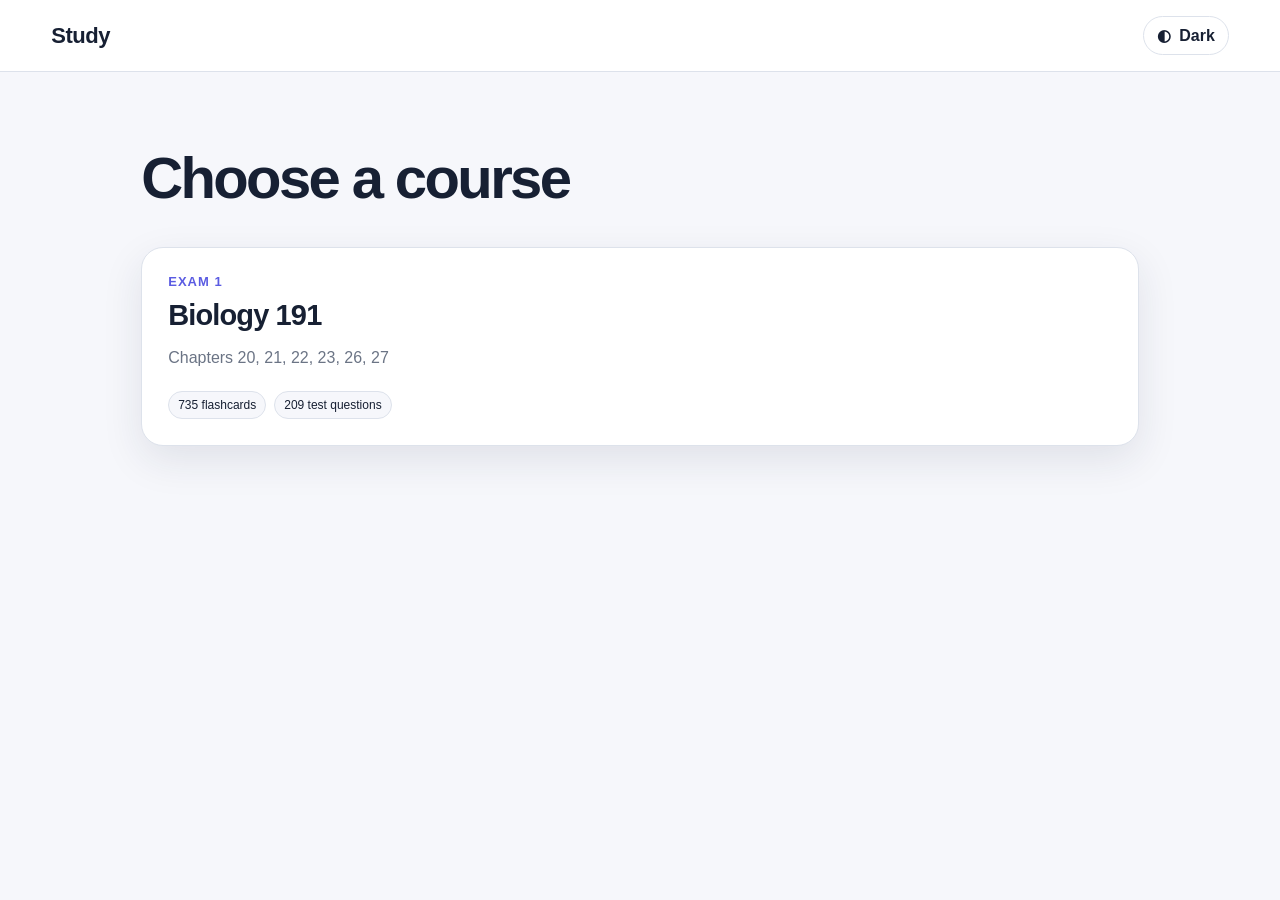
==== commit d53ebbe7: "Add files via upload" ====
--- a/index.html
+++ b/index.html
@@ -1,98 +1,27 @@
-<!DOCTYPE html>
-<html lang="en" data-theme="light">
+<!doctype html>
+<html lang="en">
 <head>
-<meta charset="utf-8">
-<meta name="viewport" content="width=device-width, initial-scale=1">
-<title>BIOL 191 — Exam 1 Study</title>
-<style>
-:root{--bg:#f5f7fb;--panel:#fff;--panel2:#f9fafc;--text:#182033;--muted:#687386;--border:#dfe4ee;--accent:#4f46e5;--accent-soft:#eeedff;--good:#157a52;--good-bg:#e9f8f0;--bad:#b42318;--bad-bg:#fff0ee;--shadow:0 18px 55px rgba(24,32,51,.12)}
-html[data-theme="dark"]{--bg:#0c111b;--panel:#151c29;--panel2:#111824;--text:#eef2ff;--muted:#9eabc0;--border:#2a3548;--accent:#938cff;--accent-soft:#29264d;--good:#6ee7a8;--good-bg:#153729;--bad:#ff8f86;--bad-bg:#3a1f22;--shadow:0 18px 55px rgba(0,0,0,.35)}
-*{box-sizing:border-box} html{scroll-behavior:smooth} body{margin:0;background:var(--bg);color:var(--text);font-family:-apple-system,BlinkMacSystemFont,"SF Pro Text","Segoe UI",sans-serif;transition:background .2s,color .2s}.app{max-width:1180px;margin:0 auto;padding:24px 28px 48px}.topbar{display:flex;align-items:center;justify-content:space-between;gap:16px;margin-bottom:16px}h1{font-size:clamp(26px,3vw,38px);letter-spacing:-.035em;margin:0}.righttop{display:flex;gap:10px;align-items:center}.theme-toggle{display:flex;align-items:center;gap:8px;border:1px solid var(--border);background:var(--panel);border-radius:999px;padding:6px 9px}.switch{width:42px;height:24px;border-radius:999px;background:var(--border);position:relative;cursor:pointer}.switch:after{content:"";position:absolute;width:18px;height:18px;border-radius:50%;background:var(--panel);left:3px;top:3px;box-shadow:0 1px 4px rgba(0,0,0,.25);transition:left .2s}.switch.on{background:var(--accent)}.switch.on:after{left:21px}.mode-tabs{display:grid;grid-template-columns:1fr 1fr;gap:8px;background:var(--panel);border:1px solid var(--border);padding:6px;border-radius:16px;margin-bottom:14px}.mode-btn{border:0;background:transparent;color:var(--muted);padding:12px;border-radius:11px;font-weight:700;font-size:15px;cursor:pointer}.mode-btn.active{background:var(--accent);color:white}.toolbar{background:var(--panel);border:1px solid var(--border);border-radius:16px;padding:13px;display:grid;grid-template-columns:1.15fr 1.25fr 1.25fr 1.7fr auto auto;gap:9px;margin-bottom:16px;position:sticky;top:8px;z-index:10;box-shadow:0 6px 22px rgba(0,0,0,.04)}select,input,button{font:inherit}.control,button{border:1px solid var(--border);color:var(--text);background:var(--panel2);border-radius:10px;padding:10px 11px}button{cursor:pointer}button:hover{border-color:var(--accent)}.toggle-btn.active{background:var(--accent-soft);border-color:var(--accent);color:var(--accent);font-weight:700}.stats{display:flex;gap:8px;flex-wrap:wrap;margin-bottom:12px}.pill{background:var(--panel);border:1px solid var(--border);border-radius:999px;padding:7px 11px;color:var(--muted);font-size:13px}.progress-track{height:7px;background:var(--border);border-radius:999px;overflow:hidden;margin-bottom:6px}.progress-bar{height:100%;background:var(--accent);width:0;transition:width .2s}.meta-line{display:flex;justify-content:space-between;color:var(--muted);font-size:13px;margin-bottom:14px}.view{display:none}.view.active{display:block}.flash-shell{perspective:1600px;min-height:490px}.flashcard{min-height:490px;position:relative;transform-style:preserve-3d;transition:transform .42s cubic-bezier(.2,.7,.2,1);cursor:pointer}.flashcard.flipped{transform:rotateY(180deg)}.face{position:absolute;inset:0;backface-visibility:hidden;-webkit-backface-visibility:hidden;background:var(--panel);border:1px solid var(--border);border-radius:22px;box-shadow:var(--shadow);padding:30px 34px;display:flex;flex-direction:column}.back{transform:rotateY(180deg);overflow:auto}.badges{display:flex;gap:7px;flex-wrap:wrap}.badge{font-size:12px;font-weight:700;border-radius:999px;padding:5px 8px;background:var(--panel2);border:1px solid var(--border);color:var(--muted)}.front-text{font-size:clamp(24px,3vw,39px);line-height:1.23;font-weight:760;text-align:center;margin:auto 0}.flip-hint{text-align:center;color:var(--muted);font-size:13px;margin-top:auto}.back-content{font-size:18px;line-height:1.58;margin-top:16px}.answer-block{padding:13px 0;border-bottom:1px solid var(--border)}.answer-block:last-child{border-bottom:0}.answer-block b{font-size:14px;text-transform:uppercase;letter-spacing:.035em;color:var(--muted)}.note{color:var(--muted);font-size:15px}.controls{display:grid;grid-template-columns:1fr 1.2fr 1fr;gap:10px;margin-top:16px}.primary{background:var(--accent);color:#fff;border-color:var(--accent);font-weight:700}.mastered.active{background:var(--good);border-color:var(--good);color:#fff}.shortcuts{text-align:center;color:var(--muted);font-size:12px;margin-top:12px}.empty{display:none;padding:50px;background:var(--panel);border:1px solid var(--border);border-radius:18px;text-align:center;color:var(--muted)}
-/* Test mode */
-.test-wrap{background:var(--panel);border:1px solid var(--border);border-radius:22px;box-shadow:var(--shadow);padding:28px}.test-head{display:flex;justify-content:space-between;align-items:center;gap:12px;margin-bottom:18px}.test-q{font-size:clamp(20px,2.4vw,30px);font-weight:750;line-height:1.3;margin:20px 0}.options{display:grid;gap:10px}.option{display:flex;gap:12px;text-align:left;align-items:flex-start;padding:14px 15px;background:var(--panel2);border:1px solid var(--border);border-radius:12px;color:var(--text);cursor:pointer;line-height:1.4}.option:hover:not(:disabled){border-color:var(--accent)}.option .letter{min-width:28px;height:28px;display:grid;place-items:center;border-radius:8px;background:var(--panel);border:1px solid var(--border);font-weight:800}.option.correct{background:var(--good-bg);border-color:var(--good)}.option.wrong{background:var(--bad-bg);border-color:var(--bad)}.option:disabled{cursor:default}.feedback{display:none;margin-top:16px;padding:15px 16px;border-radius:13px;line-height:1.5}.feedback.show{display:block}.feedback.good{background:var(--good-bg);border:1px solid var(--good)}.feedback.bad{background:var(--bad-bg);border:1px solid var(--bad)}.test-controls{display:flex;justify-content:space-between;gap:10px;margin-top:16px;align-items:center}.score{color:var(--muted);font-size:14px}.next-test:disabled{opacity:.5;cursor:default}.mini{font-size:12px;color:var(--muted)}
-/* modal */
-.modal-bg{display:none;position:fixed;inset:0;background:rgba(0,0,0,.45);z-index:100;align-items:center;justify-content:center;padding:20px}.modal-bg.show{display:flex}.modal{width:min(430px,100%);background:var(--panel);border:1px solid var(--border);border-radius:18px;padding:22px;box-shadow:var(--shadow)}.modal h2{margin:0 0 8px}.modal p{color:var(--muted);line-height:1.45}.modal-actions{display:flex;justify-content:flex-end;gap:9px;margin-top:18px}.danger{background:var(--bad);border-color:var(--bad);color:white;font-weight:700}
-@media(max-width:900px){.toolbar{grid-template-columns:1fr 1fr}.toolbar .search{grid-column:span 2}.app{padding:18px 14px 36px}.face{padding:22px 20px}.flash-shell,.flashcard{min-height:540px}.controls{grid-template-columns:1fr 1fr 1fr}.test-wrap{padding:20px}.topbar{align-items:flex-start}.theme-label{display:none}}
-</style>
+  <meta charset="utf-8">
+  <meta name="viewport" content="width=device-width, initial-scale=1">
+  <title>Study</title>
+  <link rel="stylesheet" href="assets/site.css">
 </head>
-<body><div class="app">
-<div class="topbar"><h1>BIOL 191 — Exam 1</h1><div class="righttop"><div class="theme-toggle"><span class="theme-label" id="themeLabel">Light</span><div class="switch" id="themeSwitch" role="switch" aria-label="Toggle dark mode" tabindex="0"></div></div></div></div>
-<div class="mode-tabs"><button class="mode-btn active" data-mode="flash">Flashcards</button><button class="mode-btn" data-mode="test">Test Mode</button></div>
-<div class="toolbar">
-<select class="control" id="examFilter"></select>
-<select class="control" id="chapterFilter"></select>
-<select class="control" id="categoryFilter"><option value="all">All card types</option><option value="Definitions">Definitions</option><option value="Questions">Study-guide questions</option><option value="Timelines">Timelines</option><option value="Application">Application</option></select>
-<input class="control search" id="searchBox" placeholder="Search terms or questions…">
-<button id="shuffleBtn" class="toggle-btn">Shuffle</button><button id="unmasteredBtn" class="toggle-btn">Only unmastered</button>
-</div>
-<div class="stats"><div class="pill" id="totalStat"></div><div class="pill" id="masteredStat"></div><div class="pill" id="remainingStat"></div><button class="pill" id="resetBtn">Reset progress</button></div>
-<div class="progress-track"><div class="progress-bar" id="progressBar"></div></div><div class="meta-line"><span id="positionText"></span><span id="deckText"></span></div>
+<body>
+  <header class="site-header">
+    <a class="brand" href="./">Study</a>
+    <button class="theme-toggle" id="themeToggle" type="button" aria-label="Toggle light and dark mode">
+      <span class="theme-icon" aria-hidden="true">◐</span>
+      <span id="themeLabel">Dark</span>
+    </button>
+  </header>
 
-<section id="flashView" class="view active">
-<div id="emptyFlash" class="empty">No flashcards match these filters.</div>
-<div class="flash-shell" id="flashShell"><div class="flashcard" id="flashcard" tabindex="0">
-<div class="face front"><div class="badges" id="frontBadges"></div><div class="front-text" id="frontText"></div><div class="flip-hint">Click card or press Space to flip</div></div>
-<div class="face back"><div class="badges" id="backBadges"></div><div class="back-content" id="backContent"></div></div>
-</div></div>
-<div class="controls"><button id="prevBtn">← Previous</button><button id="masterBtn" class="primary mastered">Mark mastered</button><button id="nextBtn">Next →</button></div>
-<div class="shortcuts">← previous · → next · Space flip · M mastered · S shuffle</div>
-</section>
+  <main class="home-shell">
+    <section class="home-heading">
+      <h1>Choose a course</h1>
+    </section>
+    <section id="courseGrid" class="course-grid" aria-live="polite"></section>
+  </main>
 
-<section id="testView" class="view">
-<div id="emptyTest" class="empty">No study-guide questions match these filters. Choose “All card types” or “Study-guide questions.”</div>
-<div class="test-wrap" id="testWrap">
-<div class="test-head"><div class="badges" id="testBadges"></div><div class="score" id="testScore"></div></div>
-<div class="mini">Choose the single best answer. Answer choices vary between attempts.</div>
-<div class="test-q" id="testQuestion"></div><div class="options" id="options"></div>
-<div class="feedback" id="feedback"></div>
-<div class="test-controls"><button id="newTestBtn">Restart test</button><button id="nextTestBtn" class="primary next-test" disabled>Next question →</button></div>
-</div>
-</section>
-</div>
-
-<div class="modal-bg" id="resetModal"><div class="modal"><h2>Reset progress?</h2><p>This will clear every “mastered” card for Exam 1. This cannot be undone.</p><div class="modal-actions"><button id="cancelReset">Cancel</button><button id="confirmReset" class="danger">Yes, reset</button></div></div></div>
-
-<script>
-const CARDS=[{"id": "e1c0001", "exam": "Exam 1", "chapter": "20", "section": "", "category": "Definitions", "front": "Adaptation", "back": "<div class='answer-block'><b>Definition<\/b><br>A heritable trait that increases survival or reproductive success in a particular environment.<\/div><div class='answer-block'><b>Course example<\/b><br>Pesticide resistance in insects can be favored after pesticide exposure.<\/div><div class='answer-block'><b>Exam use<\/b><br>A trait is an adaptation only in relation to an environment and its effect on fitness.<\/div>", "source": "Chapter 20 Study Guide + Professor Lecture 02", "testAnswer": "A heritable trait that increases survival or reproductive success in a particular environment.", "tags": ["adaptation", "Exam 1"], "blueprintMCQ": 6}, {"id": "e1c0002", "exam": "Exam 1", "chapter": "20", "section": "", "category": "Definitions", "front": "Adaptive radiation", "back": "<div class='answer-block'><b>Definition<\/b><br>Rapid emergence of many species from a single common ancestor, often after colonizing new environments or ecological opportunities.<\/div><div class='answer-block'><b>Course example<\/b><br>Ancestor finches reached the Galápagos/Cocos region and diversified into many species with differing beaks.<\/div><div class='answer-block'><b>Exam use<\/b><br>Look for one ancestor producing many descendant species relatively rapidly.<\/div>", "source": "Chapter 20 Study Guide + Professor Lecture 02", "testAnswer": "Rapid emergence of many species from a single common ancestor, often after colonizing new environments or ecological opportunities.", "tags": ["adaptive radiation", "Exam 1"], "blueprintMCQ": 6}, {"id": "e1c0003", "exam": "Exam 1", "chapter": "20", "section": "", "category": "Definitions", "front": "Allele", "back": "<div class='answer-block'><b>Definition<\/b><br>An alternative version of a gene. Evolution can be measured as a change in allele frequencies in a population.<\/div><div class='answer-block'><b>Course example<\/b><br>A pesticide-resistance allele can become more common after pesticide exposure.<\/div><div class='answer-block'><b>Exam use<\/b><br>Track whether the <i>frequency<\/i> of an allele changes, not whether one individual changes during its lifetime.<\/div>", "source": "Chapter 20 Study Guide + Professor Lecture 02", "testAnswer": "An alternative version of a gene. Evolution can be measured as a change in allele frequencies in a population.", "tags": ["allele", "Exam 1"], "blueprintMCQ": 6}, {"id": "e1c0004", "exam": "Exam 1", "chapter": "20", "section": "", "category": "Definitions", "front": "Allopatric speciation", "back": "<div class='answer-block'><b>Definition<\/b><br>Speciation that occurs after geographic separation reduces gene flow and populations accumulate different changes until reproductive isolation results.<\/div><div class='answer-block'><b>Course example<\/b><br>Abert and Kaibab squirrel populations separated by the Grand Canyon.<\/div><div class='answer-block'><b>Exam use<\/b><br>Course sequence: physical barrier → microevolutionary divergence → reproductive isolation.<\/div>", "source": "Chapter 20 Study Guide + Professor Lecture 02", "testAnswer": "Speciation that occurs after geographic separation reduces gene flow and populations accumulate different changes until reproductive isolation results.", "tags": ["allopatric speciation", "Exam 1"], "blueprintMCQ": 6}, {"id": "e1c0005", "exam": "Exam 1", "chapter": "20", "section": "", "category": "Definitions", "front": "Allopolyploidy", "back": "<div class='answer-block'><b>Definition<\/b><br>Combination of chromosome sets from two different species, often followed by chromosome duplication that allows proper pairing in meiosis.<\/div><div class='answer-block'><b>Course example<\/b><br>Wheat, cotton, and canola are course examples.<\/div><div class='answer-block'><b>Exam use<\/b><br>Different species contribute the chromosome sets = allo-. Fertility can be restored when each chromosome has a homologous partner.<\/div>", "source": "Chapter 20 Study Guide + Professor Lecture 02", "testAnswer": "Combination of chromosome sets from two different species, often followed by chromosome duplication that allows proper pairing in meiosis.", "tags": ["allopolyploidy", "Exam 1"], "blueprintMCQ": 6}, {"id": "e1c0006", "exam": "Exam 1", "chapter": "20", "section": "", "category": "Definitions", "front": "Autopolyploidy", "back": "<div class='answer-block'><b>Definition<\/b><br>Chromosome-set duplication within a single species.<\/div><div class='answer-block'><b>Course example<\/b><br>An unreduced gamete from a diploid plant contributes to a tetraploid lineage.<\/div><div class='answer-block'><b>Exam use<\/b><br>Same species origin = auto-. The new ploidy level can be reproductively isolated from the original diploids.<\/div>", "source": "Chapter 20 Study Guide + Professor Lecture 02", "testAnswer": "Chromosome-set duplication within a single species.", "tags": ["autopolyploidy", "Exam 1"], "blueprintMCQ": 6}, {"id": "e1c0007", "exam": "Exam 1", "chapter": "20", "section": "", "category": "Definitions", "front": "Behavioral isolation", "back": "<div class='answer-block'><b>Definition<\/b><br>A prezygotic barrier in which individuals reject or fail to recognize the mating signals or courtship behaviors of another population.<\/div><div class='answer-block'><b>Course example<\/b><br>Species-specific mating calls keep frog species from mating.<\/div><div class='answer-block'><b>Exam use<\/b><br>If courtship signal recognition is the barrier, choose behavioral rather than gametic isolation.<\/div>", "source": "Chapter 20 Study Guide + Professor Lecture 02", "testAnswer": "A prezygotic barrier in which individuals reject or fail to recognize the mating signals or courtship behaviors of another population.", "tags": ["behavioral isolation", "Exam 1"], "blueprintMCQ": 6}, {"id": "e1c0008", "exam": "Exam 1", "chapter": "20", "section": "", "category": "Definitions", "front": "Biological species concept", "back": "<div class='answer-block'><b>Definition<\/b><br>Species are groups of actually or potentially interbreeding natural populations that are reproductively isolated from other such groups.<\/div><div class='answer-block'><b>Course example<\/b><br>Three zebra species do not interbreed under natural conditions.<\/div><div class='answer-block'><b>Exam use<\/b><br>Strong for sexually reproducing living populations; weak for asexual organisms and extinct species.<\/div>", "source": "Chapter 20 Study Guide + Professor Lecture 02", "testAnswer": "Species are groups of actually or potentially interbreeding natural populations that are reproductively isolated from other such groups.", "tags": ["biological species concept", "Exam 1"], "blueprintMCQ": 6}, {"id": "e1c0009", "exam": "Exam 1", "chapter": "20", "section": "", "category": "Definitions", "front": "BMP4", "back": "<div class='answer-block'><b>Definition<\/b><br>A developmental signaling protein that, in the bird-foot example, promotes programmed cell death (apoptosis) between developing digits.<\/div><div class='answer-block'><b>Course example<\/b><br>Greater BMP4 effect removes interdigital tissue.<\/div><div class='answer-block'><b>Exam use<\/b><br>More BMP4 activity → less webbing; less BMP4 activity → more tissue survives.<\/div>", "source": "Chapter 20 Study Guide + Professor Lecture 02", "testAnswer": "A developmental signaling protein that, in the bird-foot example, promotes programmed cell death (apoptosis) between developing digits.", "tags": ["bmp4", "Exam 1"], "blueprintMCQ": 6}, {"id": "e1c0010", "exam": "Exam 1", "chapter": "20", "section": "", "category": "Definitions", "front": "Bottleneck effect", "back": "<div class='answer-block'><b>Definition<\/b><br>A form of genetic drift caused by a drastic temporary reduction in population size.<\/div><div class='answer-block'><b>Course example<\/b><br>A disaster leaves only a small, nonrepresentative sample of the original population.<\/div><div class='answer-block'><b>Exam use<\/b><br>The key clue is a population crash, not colonization of a new site.<\/div>", "source": "Chapter 20 Study Guide + Professor Lecture 02", "testAnswer": "A form of genetic drift caused by a drastic temporary reduction in population size.", "tags": ["bottleneck effect", "Exam 1"], "blueprintMCQ": 6}, {"id": "e1c0011", "exam": "Exam 1", "chapter": "20", "section": "", "category": "Definitions", "front": "Cladogenesis", "back": "<div class='answer-block'><b>Definition<\/b><br>Branching speciation in which one lineage splits into two or more species.<\/div><div class='answer-block'><b>Course example<\/b><br>Allopatric speciation is the most prevalent way for cladogenesis to occur in this course.<\/div><div class='answer-block'><b>Exam use<\/b><br>A branching lineage is cladogenesis; transformation of one lineage without branching is anagenesis.<\/div>", "source": "Chapter 20 Study Guide + Professor Lecture 02", "testAnswer": "Branching speciation in which one lineage splits into two or more species.", "tags": ["cladogenesis", "Exam 1"], "blueprintMCQ": 6}, {"id": "e1c0012", "exam": "Exam 1", "chapter": "20", "section": "", "category": "Definitions", "front": "Cryptic species", "back": "<div class='answer-block'><b>Definition<\/b><br>Distinct species that look very similar or nearly identical morphologically but are reproductively or genetically distinct.<\/div><div class='answer-block'><b>Course example<\/b><br>Gray and Cope's tree frogs look alike but differ in chromosome number and do not interbreed normally.<\/div><div class='answer-block'><b>Exam use<\/b><br>A morphology-only approach can miss cryptic species.<\/div>", "source": "Chapter 20 Study Guide + Professor Lecture 02", "testAnswer": "Distinct species that look very similar or nearly identical morphologically but are reproductively or genetically distinct.", "tags": ["cryptic species", "Exam 1"], "blueprintMCQ": 6}, {"id": "e1c0013", "exam": "Exam 1", "chapter": "20", "section": "", "category": "Definitions", "front": "Development", "back": "<div class='answer-block'><b>Definition<\/b><br>A series of changes in cells, tissues, organs, or the whole organism that produces adult structures and functions.<\/div><div class='answer-block'><b>Course example<\/b><br>Developmental genes regulate cell division, migration, differentiation, and apoptosis.<\/div><div class='answer-block'><b>Exam use<\/b><br>Evo-devo asks how changes in these developmental processes produce evolutionary differences.<\/div>", "source": "Chapter 20 Study Guide + Professor Lecture 02", "testAnswer": "A series of changes in cells, tissues, organs, or the whole organism that produces adult structures and functions.", "tags": ["development", "Exam 1"], "blueprintMCQ": 6}, {"id": "e1c0014", "exam": "Exam 1", "chapter": "20", "section": "", "category": "Definitions", "front": "Ecological species concept", "back": "<div class='answer-block'><b>Definition<\/b><br>Defines species in terms of a distinctive ecological niche: the resources used and the organism's effects on its environment and other species.<\/div><div class='answer-block'><b>Course example<\/b><br>Some bacterial species are separated using ecological differences.<\/div><div class='answer-block'><b>Exam use<\/b><br>Be cautious because different species can occupy similar habitats and one species can tolerate many habitats.<\/div>", "source": "Chapter 20 Study Guide + Professor Lecture 02", "testAnswer": "Defines species in terms of a distinctive ecological niche: the resources used and the organism's effects on its environment and other species.", "tags": ["ecological species concept", "Exam 1"], "blueprintMCQ": 6}, {"id": "e1c0015", "exam": "Exam 1", "chapter": "20", "section": "", "category": "Definitions", "front": "Ecotype", "back": "<div class='answer-block'><b>Definition<\/b><br>A genetically differentiated local form within a species that is adapted to a particular ecological environment.<\/div><div class='answer-block'><b>Course example<\/b><br>Two populations may differ consistently in traits because each is adapted to its local habitat.<\/div><div class='answer-block'><b>Exam use<\/b><br>An ecotype can represent local adaptation without necessarily being a fully separate species.<\/div>", "source": "Chapter 20 Study Guide + Professor Lecture 02", "testAnswer": "A genetically differentiated local form within a species that is adapted to a particular ecological environment.", "tags": ["ecotype", "Exam 1"], "blueprintMCQ": 6}, {"id": "e1c0016", "exam": "Exam 1", "chapter": "20", "section": "", "category": "Definitions", "front": "Evo-devo", "back": "<div class='answer-block'><b>Definition<\/b><br>Evolutionary developmental biology: comparison of development among organisms to understand ancestry and the developmental mechanisms driving evolutionary change.<\/div><div class='answer-block'><b>Course example<\/b><br>Differences in BMP4/Gremlin expression help explain different bird-foot morphologies.<\/div><div class='answer-block'><b>Exam use<\/b><br>If a small regulatory change produces a large morphological difference, evo-devo is the relevant framework.<\/div>", "source": "Chapter 20 Study Guide + Professor Lecture 02", "testAnswer": "Evolutionary developmental biology: comparison of development among organisms to understand ancestry and the developmental mechanisms driving evolutionary change.", "tags": ["evo-devo", "Exam 1"], "blueprintMCQ": 6}, {"id": "e1c0017", "exam": "Exam 1", "chapter": "20", "section": "", "category": "Definitions", "front": "Evolution", "back": "<div class='answer-block'><b>Definition<\/b><br>Change in the genetic composition of populations across generations; the course also frames life's history as common descent with modification.<\/div><div class='answer-block'><b>Course example<\/b><br>A resistance allele rises from low frequency to high frequency after selection.<\/div><div class='answer-block'><b>Exam use<\/b><br>Ask whether inherited variation changes across generations.<\/div>", "source": "Chapter 20 Study Guide + Professor Lecture 02", "testAnswer": "Change in the genetic composition of populations across generations; the course also frames life's history as common descent with modification.", "tags": ["evolution", "Exam 1"], "blueprintMCQ": 6}, {"id": "e1c0018", "exam": "Exam 1", "chapter": "20", "section": "", "category": "Definitions", "front": "Evolutionary lineage species concept", "back": "<div class='answer-block'><b>Definition<\/b><br>Defines species as separately evolving lineages with their own historical trajectory; evidence can include shared derived morphological, fossil, or DNA characters.<\/div><div class='answer-block'><b>Course example<\/b><br>A monophyletic lineage supported by DNA and morphology can be treated as a separate species.<\/div><div class='answer-block'><b>Exam use<\/b><br>Especially useful across long time scales and for asexual organisms.<\/div>", "source": "Chapter 20 Study Guide + Professor Lecture 02", "testAnswer": "Defines species as separately evolving lineages with their own historical trajectory; evidence can include shared derived morphological, fossil, or DNA characters.", "tags": ["evolutionary lineage species concept", "Exam 1"], "blueprintMCQ": 6}, {"id": "e1c0019", "exam": "Exam 1", "chapter": "20", "section": "", "category": "Definitions", "front": "Founder effect", "back": "<div class='answer-block'><b>Definition<\/b><br>A form of genetic drift that occurs when a few individuals establish a new, isolated population.<\/div><div class='answer-block'><b>Course example<\/b><br>A few colonists reach an island and carry only part of the source population's genetic variation.<\/div><div class='answer-block'><b>Exam use<\/b><br>The key clue is a <b>small founding group<\/b> establishing a new population.<\/div>", "source": "Chapter 20 Study Guide + Professor Lecture 02", "testAnswer": "A form of genetic drift that occurs when a few individuals establish a new, isolated population.", "tags": ["founder effect", "Exam 1"], "blueprintMCQ": 6}, {"id": "e1c0020", "exam": "Exam 1", "chapter": "20", "section": "", "category": "Definitions", "front": "Fusion", "back": "<div class='answer-block'><b>Definition<\/b><br>A hybrid-zone outcome in which reproductive barriers weaken and gene flow causes populations to merge back into one interbreeding population.<\/div><div class='answer-block'><b>Course example<\/b><br>Fit hybrids transmit genes freely between the populations.<\/div><div class='answer-block'><b>Exam use<\/b><br>If barriers decrease and hybrids are successful, think fusion.<\/div>", "source": "Chapter 20 Study Guide + Professor Lecture 02", "testAnswer": "A hybrid-zone outcome in which reproductive barriers weaken and gene flow causes populations to merge back into one interbreeding population.", "tags": ["fusion", "Exam 1"], "blueprintMCQ": 6}, {"id": "e1c0021", "exam": "Exam 1", "chapter": "20", "section": "", "category": "Definitions", "front": "Gametic isolation", "back": "<div class='answer-block'><b>Definition<\/b><br>A prezygotic barrier in which sperm and egg from different species fail to fuse.<\/div><div class='answer-block'><b>Course example<\/b><br>Gametes meet, but fertilization does not occur.<\/div><div class='answer-block'><b>Exam use<\/b><br>Do not call it gametic isolation merely because mating is rare; fertilization itself must fail.<\/div>", "source": "Chapter 20 Study Guide + Professor Lecture 02", "testAnswer": "A prezygotic barrier in which sperm and egg from different species fail to fuse.", "tags": ["gametic isolation", "Exam 1"], "blueprintMCQ": 6}, {"id": "e1c0022", "exam": "Exam 1", "chapter": "20", "section": "", "category": "Definitions", "front": "Gene flow", "back": "<div class='answer-block'><b>Definition<\/b><br>Movement of alleles between populations when individuals or gametes move and reproduce.<\/div><div class='answer-block'><b>Course example<\/b><br>Migrants enter a population with different allele frequencies, changing the recipient population's gene pool.<\/div><div class='answer-block'><b>Exam use<\/b><br>Gene flow usually works <b>against divergence<\/b> between populations because it mixes alleles.<\/div>", "source": "Chapter 20 Study Guide + Professor Lecture 02", "testAnswer": "Movement of alleles between populations when individuals or gametes move and reproduce.", "tags": ["gene flow", "Exam 1"], "blueprintMCQ": 6}, {"id": "e1c0023", "exam": "Exam 1", "chapter": "20", "section": "", "category": "Definitions", "front": "General lineage species concept", "back": "<div class='answer-block'><b>Definition<\/b><br>Treats each species as an independently evolving population-level lineage and combines multiple lines of evidence such as ancestry, reproductive isolation, and ecology.<\/div><div class='answer-block'><b>Course example<\/b><br>A lineage may be supported simultaneously by genetics, habitat differences, and reproductive barriers.<\/div><div class='answer-block'><b>Exam use<\/b><br>If several species criteria point to the same independently evolving lineage, this concept fits well.<\/div>", "source": "Chapter 20 Study Guide + Professor Lecture 02", "testAnswer": "Treats each species as an independently evolving population-level lineage and combines multiple lines of evidence such as ancestry, reproductive isolation, and ecology.", "tags": ["general lineage species concept", "Exam 1"], "blueprintMCQ": 6}, {"id": "e1c0024", "exam": "Exam 1", "chapter": "20", "section": "", "category": "Definitions", "front": "Genetic drift", "back": "<div class='answer-block'><b>Definition<\/b><br>Random change in allele frequencies due to chance, especially strong in small populations.<\/div><div class='answer-block'><b>Course example<\/b><br>After a sharp population reduction, surviving alleles may differ in frequency simply by chance.<\/div><div class='answer-block'><b>Exam use<\/b><br>If the outcome is due to sampling/chance rather than fitness differences, think drift.<\/div>", "source": "Chapter 20 Study Guide + Professor Lecture 02", "testAnswer": "Random change in allele frequencies due to chance, especially strong in small populations.", "tags": ["genetic drift", "Exam 1"], "blueprintMCQ": 6}, {"id": "e1c0025", "exam": "Exam 1", "chapter": "20", "section": "", "category": "Definitions", "front": "Geographic isolation", "back": "<div class='answer-block'><b>Definition<\/b><br>Physical separation of populations by barriers or distance, reducing gene flow.<\/div><div class='answer-block'><b>Course example<\/b><br>Rivers, lakes, glaciers, mountains, canyons, oceans, or migration to a new location.<\/div><div class='answer-block'><b>Exam use<\/b><br>It promotes divergence but does <b>not by itself prove<\/b> speciation.<\/div>", "source": "Chapter 20 Study Guide + Professor Lecture 02", "testAnswer": "Physical separation of populations by barriers or distance, reducing gene flow.", "tags": ["geographic isolation", "Exam 1"], "blueprintMCQ": 6}, {"id": "e1c0026", "exam": "Exam 1", "chapter": "20", "section": "", "category": "Definitions", "front": "Gremlin", "back": "<div class='answer-block'><b>Definition<\/b><br>A developmental protein that inhibits BMP4, allowing cells to survive.<\/div><div class='answer-block'><b>Course example<\/b><br>Higher Gremlin activity preserves interdigital tissue in webbed feet.<\/div><div class='answer-block'><b>Exam use<\/b><br>Underexpress Gremlin → BMP4 is less inhibited → more apoptosis → reduced webbing.<\/div>", "source": "Chapter 20 Study Guide + Professor Lecture 02", "testAnswer": "A developmental protein that inhibits BMP4, allowing cells to survive.", "tags": ["gremlin", "Exam 1"], "blueprintMCQ": 6}, {"id": "e1c0027", "exam": "Exam 1", "chapter": "20", "section": "", "category": "Definitions", "front": "Habitat isolation", "back": "<div class='answer-block'><b>Definition<\/b><br>A prezygotic barrier in which populations occupy different habitats or microhabitats and therefore rarely encounter one another to mate.<\/div><div class='answer-block'><b>Course example<\/b><br>Closely related organisms may live in different environments in the same broad geographic region.<\/div><div class='answer-block'><b>Exam use<\/b><br>Different habitat use can reduce mating even without a physical barrier separating the region.<\/div>", "source": "Chapter 20 Study Guide + Professor Lecture 02", "testAnswer": "A prezygotic barrier in which populations occupy different habitats or microhabitats and therefore rarely encounter one another to mate.", "tags": ["habitat isolation", "Exam 1"], "blueprintMCQ": 6}, {"id": "e1c0028", "exam": "Exam 1", "chapter": "20", "section": "", "category": "Definitions", "front": "Heterochrony", "back": "<div class='answer-block'><b>Definition<\/b><br>Evolutionary change in the rate or timing of developmental events.<\/div><div class='answer-block'><b>Course example<\/b><br>Human and chimp fetal skulls are relatively similar, but different growth rates lead to different adult skulls.<\/div><div class='answer-block'><b>Exam use<\/b><br>Same developmental processes occurring at different rates/times can generate major adult morphological differences.<\/div>", "source": "Chapter 20 Study Guide + Professor Lecture 02", "testAnswer": "Evolutionary change in the rate or timing of developmental events.", "tags": ["heterochrony", "Exam 1"], "blueprintMCQ": 6}, {"id": "e1c0029", "exam": "Exam 1", "chapter": "20", "section": "", "category": "Definitions", "front": "Homologous feature", "back": "<div class='answer-block'><b>Definition<\/b><br>A feature similar because it was inherited from a common ancestor.<\/div><div class='answer-block'><b>Course example<\/b><br>Shared skeletal or internal structures can support a morphological species or lineage comparison.<\/div><div class='answer-block'><b>Exam use<\/b><br>Homology reflects ancestry; do not confuse it with resemblance caused by convergence.<\/div>", "source": "Chapter 20 Study Guide + Professor Lecture 02", "testAnswer": "A feature similar because it was inherited from a common ancestor.", "tags": ["homologous feature", "Exam 1"], "blueprintMCQ": 6}, {"id": "e1c0030", "exam": "Exam 1", "chapter": "20", "section": "", "category": "Definitions", "front": "Hox genes", "back": "<div class='answer-block'><b>Definition<\/b><br>Developmental master-control genes encoding transcription factors that specify the fate of body segments or regions along the anteroposterior axis.<\/div><div class='answer-block'><b>Course example<\/b><br>Different Hox genes direct formation of different fruit-fly body regions.<\/div><div class='answer-block'><b>Exam use<\/b><br>Changes in Hox number, arrangement, or expression can alter body plans; the course notes that more Hox genes may be associated with greater structural complexity.<\/div>", "source": "Chapter 20 Study Guide + Professor Lecture 02", "testAnswer": "Developmental master-control genes encoding transcription factors that specify the fate of body segments or regions along the anteroposterior axis.", "tags": ["hox genes", "Exam 1"], "blueprintMCQ": 6}, {"id": "e1c0031", "exam": "Exam 1", "chapter": "20", "section": "", "category": "Definitions", "front": "Hybrid breakdown", "back": "<div class='answer-block'><b>Definition<\/b><br>A postzygotic barrier in which first-generation hybrids may be viable and fertile, but later generations have reduced fitness or genetic abnormalities.<\/div><div class='answer-block'><b>Course example<\/b><br>F1 hybrids reproduce, but F2 or later offspring perform poorly.<\/div><div class='answer-block'><b>Exam use<\/b><br>If the problem explicitly says 'subsequent generations,' hybrid breakdown should jump out.<\/div>", "source": "Chapter 20 Study Guide + Professor Lecture 02", "testAnswer": "A postzygotic barrier in which first-generation hybrids may be viable and fertile, but later generations have reduced fitness or genetic abnormalities.", "tags": ["hybrid breakdown", "Exam 1"], "blueprintMCQ": 6}, {"id": "e1c0032", "exam": "Exam 1", "chapter": "20", "section": "", "category": "Definitions", "front": "Hybrid inviability", "back": "<div class='answer-block'><b>Definition<\/b><br>A postzygotic barrier in which a fertilized hybrid fails to develop normally or survive to reproductive age.<\/div><div class='answer-block'><b>Course example<\/b><br>The fertilized egg cannot develop past early embryonic stages.<\/div><div class='answer-block'><b>Exam use<\/b><br>Differentiate from hybrid breakdown: inviability affects the initial hybrid generation.<\/div>", "source": "Chapter 20 Study Guide + Professor Lecture 02", "testAnswer": "A postzygotic barrier in which a fertilized hybrid fails to develop normally or survive to reproductive age.", "tags": ["hybrid inviability", "Exam 1"], "blueprintMCQ": 6}, {"id": "e1c0033", "exam": "Exam 1", "chapter": "20", "section": "", "category": "Definitions", "front": "Hybrid sterility", "back": "<div class='answer-block'><b>Definition<\/b><br>A postzygotic barrier in which the hybrid survives but cannot reproduce.<\/div><div class='answer-block'><b>Course example<\/b><br>A mule is viable but typically sterile.<\/div><div class='answer-block'><b>Exam use<\/b><br>Survival + inability to make functional gametes = hybrid sterility.<\/div>", "source": "Chapter 20 Study Guide + Professor Lecture 02", "testAnswer": "A postzygotic barrier in which the hybrid survives but cannot reproduce.", "tags": ["hybrid sterility", "Exam 1"], "blueprintMCQ": 6}, {"id": "e1c0034", "exam": "Exam 1", "chapter": "20", "section": "", "category": "Definitions", "front": "Hybrid zone", "back": "<div class='answer-block'><b>Definition<\/b><br>A geographic area where previously separated populations meet, interbreed, and produce hybrids.<\/div><div class='answer-block'><b>Course example<\/b><br>When populations meet again, barriers may increase, decrease, or remain stable.<\/div><div class='answer-block'><b>Exam use<\/b><br>Then determine the outcome: reinforcement, fusion, or stability.<\/div>", "source": "Chapter 20 Study Guide + Professor Lecture 02", "testAnswer": "A geographic area where previously separated populations meet, interbreed, and produce hybrids.", "tags": ["hybrid zone", "Exam 1"], "blueprintMCQ": 6}, {"id": "e1c0035", "exam": "Exam 1", "chapter": "20", "section": "", "category": "Definitions", "front": "Hybridization", "back": "<div class='answer-block'><b>Definition<\/b><br>Interbreeding between genetically distinct species or lineages producing hybrid offspring.<\/div><div class='answer-block'><b>Course example<\/b><br>Hybridization can contribute to new species formation, especially in plants when chromosome changes restore fertility.<\/div><div class='answer-block'><b>Exam use<\/b><br>Hybridization may increase gene flow, but under some chromosome arrangements it can create a new reproductively isolated lineage.<\/div>", "source": "Chapter 20 Study Guide + Professor Lecture 02", "testAnswer": "Interbreeding between genetically distinct species or lineages producing hybrid offspring.", "tags": ["hybridization", "Exam 1"], "blueprintMCQ": 6}, {"id": "e1c0036", "exam": "Exam 1", "chapter": "20", "section": "", "category": "Definitions", "front": "Macroevolution", "back": "<div class='answer-block'><b>Definition<\/b><br>Evolutionary change at or above the species level, including the origin of new species and groups of species.<\/div><div class='answer-block'><b>Course example<\/b><br>A speciation event converts accumulated divergence into separate evolutionary lineages.<\/div><div class='answer-block'><b>Exam use<\/b><br>If the outcome involves new species or major lineage diversification, think macroevolution.<\/div>", "source": "Chapter 20 Study Guide + Professor Lecture 02", "testAnswer": "Evolutionary change at or above the species level, including the origin of new species and groups of species.", "tags": ["macroevolution", "Exam 1"], "blueprintMCQ": 6}, {"id": "e1c0037", "exam": "Exam 1", "chapter": "20", "section": "", "category": "Definitions", "front": "Mechanical isolation", "back": "<div class='answer-block'><b>Definition<\/b><br>A prezygotic barrier caused by incompatible sizes or shapes of reproductive structures.<\/div><div class='answer-block'><b>Course example<\/b><br>Reproductive organs or flower structures do not physically match.<\/div><div class='answer-block'><b>Exam use<\/b><br>The issue is physical compatibility, not whether sperm and egg can fuse biochemically.<\/div>", "source": "Chapter 20 Study Guide + Professor Lecture 02", "testAnswer": "A prezygotic barrier caused by incompatible sizes or shapes of reproductive structures.", "tags": ["mechanical isolation", "Exam 1"], "blueprintMCQ": 6}, {"id": "e1c0038", "exam": "Exam 1", "chapter": "20", "section": "", "category": "Definitions", "front": "Microevolution", "back": "<div class='answer-block'><b>Definition<\/b><br>Small-scale evolution: changes in allele frequencies within a population over a relatively short time frame.<\/div><div class='answer-block'><b>Course example<\/b><br>A pesticide-resistance allele rapidly increases in a fruit-fly population.<\/div><div class='answer-block'><b>Exam use<\/b><br>If the population is changing genetically but has not become a separate species, think microevolution.<\/div>", "source": "Chapter 20 Study Guide + Professor Lecture 02", "testAnswer": "Small-scale evolution: changes in allele frequencies within a population over a relatively short time frame.", "tags": ["microevolution", "Exam 1"], "blueprintMCQ": 6}, {"id": "e1c0039", "exam": "Exam 1", "chapter": "20", "section": "", "category": "Definitions", "front": "Molecular features", "back": "<div class='answer-block'><b>Definition<\/b><br>DNA, RNA, or protein characteristics used to compare organisms and infer relationships or species boundaries.<\/div><div class='answer-block'><b>Course example<\/b><br>Distinct DNA lineages can reveal cryptic species.<\/div><div class='answer-block'><b>Exam use<\/b><br>Molecular evidence is especially useful when morphology is misleading or organisms reproduce asexually.<\/div>", "source": "Chapter 20 Study Guide + Professor Lecture 02", "testAnswer": "DNA, RNA, or protein characteristics used to compare organisms and infer relationships or species boundaries.", "tags": ["molecular features", "Exam 1"], "blueprintMCQ": 6}, {"id": "e1c0040", "exam": "Exam 1", "chapter": "20", "section": "", "category": "Definitions", "front": "Morphological species concept", "back": "<div class='answer-block'><b>Definition<\/b><br>Defines species using shared homologous physical or internal features.<\/div><div class='answer-block'><b>Course example<\/b><br>Skull, teeth, backbone, leaf shape, or flower form can be compared.<\/div><div class='answer-block'><b>Exam use<\/b><br>Useful for fossils, but limited by continuous variation, sexual dimorphism, and cryptic species.<\/div>", "source": "Chapter 20 Study Guide + Professor Lecture 02", "testAnswer": "Defines species using shared homologous physical or internal features.", "tags": ["morphological species concept", "Exam 1"], "blueprintMCQ": 6}, {"id": "e1c0041", "exam": "Exam 1", "chapter": "20", "section": "", "category": "Definitions", "front": "Mutation", "back": "<div class='answer-block'><b>Definition<\/b><br>A change in DNA that can create a new allele. Mutations may be neutral, harmful, or beneficial.<\/div><div class='answer-block'><b>Course example<\/b><br>A rare mutation produces an allele that later becomes advantageous under a new environmental condition.<\/div><div class='answer-block'><b>Exam use<\/b><br>Mutation creates new variation; selection, drift, or gene flow can then alter its frequency.<\/div>", "source": "Chapter 20 Study Guide + Professor Lecture 02", "testAnswer": "A change in DNA that can create a new allele. Mutations may be neutral, harmful, or beneficial.", "tags": ["mutation", "Exam 1"], "blueprintMCQ": 6}, {"id": "e1c0042", "exam": "Exam 1", "chapter": "20", "section": "", "category": "Definitions", "front": "Natural selection", "back": "<div class='answer-block'><b>Definition<\/b><br>Nonrandom differential survival and reproduction caused by heritable traits that fit the current environment.<\/div><div class='answer-block'><b>Course example<\/b><br>Individuals carrying a resistance allele survive pesticide exposure and leave more offspring.<\/div><div class='answer-block'><b>Exam use<\/b><br>Selection is directional/nonrandom with respect to fitness, though the mutations it acts on need not be.<\/div>", "source": "Chapter 20 Study Guide + Professor Lecture 02", "testAnswer": "Nonrandom differential survival and reproduction caused by heritable traits that fit the current environment.", "tags": ["natural selection", "Exam 1"], "blueprintMCQ": 6}, {"id": "e1c0043", "exam": "Exam 1", "chapter": "20", "section": "", "category": "Definitions", "front": "Pattern formation", "back": "<div class='answer-block'><b>Definition<\/b><br>The developmental process by which cell division, migration, differentiation, and death generate a body's spatial organization.<\/div><div class='answer-block'><b>Course example<\/b><br>Chicken and duck feet differ because cell survival/death differs between developing digits.<\/div><div class='answer-block'><b>Exam use<\/b><br>Think spatial arrangement of tissues, not simply growth in overall body size.<\/div>", "source": "Chapter 20 Study Guide + Professor Lecture 02", "testAnswer": "The developmental process by which cell division, migration, differentiation, and death generate a body's spatial organization.", "tags": ["pattern formation", "Exam 1"], "blueprintMCQ": 6}, {"id": "e1c0044", "exam": "Exam 1", "chapter": "20", "section": "", "category": "Definitions", "front": "Phylogeny", "back": "<div class='answer-block'><b>Definition<\/b><br>The evolutionary history and relationships of organisms or lineages.<\/div><div class='answer-block'><b>Course example<\/b><br>Species concepts based on lineage history use phylogenetic evidence.<\/div><div class='answer-block'><b>Exam use<\/b><br>A phylogeny is about ancestry and branching relationships, not simply appearance.<\/div>", "source": "Chapter 20 Study Guide + Professor Lecture 02", "testAnswer": "The evolutionary history and relationships of organisms or lineages.", "tags": ["phylogeny", "Exam 1"], "blueprintMCQ": 6}, {"id": "e1c0045", "exam": "Exam 1", "chapter": "20", "section": "", "category": "Definitions", "front": "Polyploidy", "back": "<div class='answer-block'><b>Definition<\/b><br>Possession of extra complete sets of chromosomes, often produced by nondisjunction or hybridization.<\/div><div class='answer-block'><b>Course example<\/b><br>Polyploidy is common in plants and can create a new species in a single generation.<\/div><div class='answer-block'><b>Exam use<\/b><br>A sudden chromosome-number difference can immediately block normal reproduction with the parental population.<\/div>", "source": "Chapter 20 Study Guide + Professor Lecture 02", "testAnswer": "Possession of extra complete sets of chromosomes, often produced by nondisjunction or hybridization.", "tags": ["polyploidy", "Exam 1"], "blueprintMCQ": 6}, {"id": "e1c0046", "exam": "Exam 1", "chapter": "20", "section": "", "category": "Definitions", "front": "Population", "back": "<div class='answer-block'><b>Definition<\/b><br>A group of individuals of the same species occupying the same general area and capable of contributing to a shared gene pool.<\/div><div class='answer-block'><b>Course example<\/b><br>Your professor emphasizes that <b>populations, not individual organisms, evolve<\/b> because allele frequencies can change from generation to generation.<\/div><div class='answer-block'><b>Exam use<\/b><br>If a question asks what unit experiences evolution, choose the population rather than the individual.<\/div>", "source": "Chapter 20 Study Guide + Professor Lecture 02", "testAnswer": "A group of individuals of the same species occupying the same general area and capable of contributing to a shared gene pool.", "tags": ["population", "Exam 1"], "blueprintMCQ": 6}, {"id": "e1c0047", "exam": "Exam 1", "chapter": "20", "section": "", "category": "Definitions", "front": "Postzygotic isolation", "back": "<div class='answer-block'><b>Definition<\/b><br>Barriers that act after fertilization and reduce the fitness of hybrid offspring.<\/div><div class='answer-block'><b>Course example<\/b><br>Hybrid inviability, hybrid sterility, and hybrid breakdown.<\/div><div class='answer-block'><b>Exam use<\/b><br>A zygote already formed; now ask what happens to the hybrid or its descendants.<\/div>", "source": "Chapter 20 Study Guide + Professor Lecture 02", "testAnswer": "Barriers that act after fertilization and reduce the fitness of hybrid offspring.", "tags": ["postzygotic isolation", "Exam 1"], "blueprintMCQ": 6}, {"id": "e1c0048", "exam": "Exam 1", "chapter": "20", "section": "", "category": "Definitions", "front": "Prezygotic isolation", "back": "<div class='answer-block'><b>Definition<\/b><br>Reproductive barriers that act before a zygote forms.<\/div><div class='answer-block'><b>Course example<\/b><br>Habitat, temporal, behavioral, mechanical, and gametic isolation.<\/div><div class='answer-block'><b>Exam use<\/b><br>Ask whether fertilization/zygote formation is prevented.<\/div>", "source": "Chapter 20 Study Guide + Professor Lecture 02", "testAnswer": "Reproductive barriers that act before a zygote forms.", "tags": ["prezygotic isolation", "Exam 1"], "blueprintMCQ": 6}, {"id": "e1c0049", "exam": "Exam 1", "chapter": "20", "section": "", "category": "Definitions", "front": "Reinforcement", "back": "<div class='answer-block'><b>Definition<\/b><br>A hybrid-zone outcome in which reproductive barriers become stronger, usually because hybrids have lower fitness.<\/div><div class='answer-block'><b>Course example<\/b><br>Selection favors individuals that avoid costly interpopulation matings.<\/div><div class='answer-block'><b>Exam use<\/b><br>Increasing prezygotic isolation after secondary contact = reinforcement.<\/div>", "source": "Chapter 20 Study Guide + Professor Lecture 02", "testAnswer": "A hybrid-zone outcome in which reproductive barriers become stronger, usually because hybrids have lower fitness.", "tags": ["reinforcement", "Exam 1"], "blueprintMCQ": 6}, {"id": "e1c0050", "exam": "Exam 1", "chapter": "20", "section": "", "category": "Definitions", "front": "Relative fitness", "back": "<div class='answer-block'><b>Definition<\/b><br>An individual's reproductive success compared with other individuals in the same population and environment.<\/div><div class='answer-block'><b>Course example<\/b><br>A trait can increase fitness in one environment but not another.<\/div><div class='answer-block'><b>Exam use<\/b><br>Fitness is <b>relative<\/b>, not an absolute score and not simply 'strength' or longevity.<\/div>", "source": "Chapter 20 Study Guide + Professor Lecture 02", "testAnswer": "An individual's reproductive success compared with other individuals in the same population and environment.", "tags": ["relative fitness", "Exam 1"], "blueprintMCQ": 6}, {"id": "e1c0051", "exam": "Exam 1", "chapter": "20", "section": "", "category": "Definitions", "front": "Reproductive isolation", "back": "<div class='answer-block'><b>Definition<\/b><br>Any barrier that reduces or prevents gene flow by preventing mating, fertilization, or production of viable fertile offspring.<\/div><div class='answer-block'><b>Course example<\/b><br>Behavioral isolation can prevent mating; hybrid sterility can act after fertilization.<\/div><div class='answer-block'><b>Exam use<\/b><br>Persistent reproductive isolation allows diverging populations to accumulate independent differences.<\/div>", "source": "Chapter 20 Study Guide + Professor Lecture 02", "testAnswer": "Any barrier that reduces or prevents gene flow by preventing mating, fertilization, or production of viable fertile offspring.", "tags": ["reproductive isolation", "Exam 1"], "blueprintMCQ": 6}, {"id": "e1c0052", "exam": "Exam 1", "chapter": "20", "section": "", "category": "Definitions", "front": "Self-fertilization", "back": "<div class='answer-block'><b>Definition<\/b><br>Reproduction in which an individual's gametes fertilize one another; it tends to increase homozygosity without necessarily changing allele frequencies by itself.<\/div><div class='answer-block'><b>Course example<\/b><br>A self-fertilizing plant can rapidly produce more homozygous genotypes.<\/div><div class='answer-block'><b>Exam use<\/b><br>Do not confuse a change in genotype frequencies with a change in allele frequencies.<\/div>", "source": "Chapter 20 Study Guide + Professor Lecture 02", "testAnswer": "Reproduction in which an individual's gametes fertilize one another; it tends to increase homozygosity without necessarily changing allele frequencies by itself.", "tags": ["self-fertilization", "Exam 1"], "blueprintMCQ": 6}, {"id": "e1c0053", "exam": "Exam 1", "chapter": "20", "section": "", "category": "Definitions", "front": "Sexual selection", "back": "<div class='answer-block'><b>Definition<\/b><br>A form of selection in which some individuals obtain more mates or fertilizations than others.<\/div><div class='answer-block'><b>Course example<\/b><br>Long tails, songs, fighting, or complex displays increase mating success.<\/div><div class='answer-block'><b>Exam use<\/b><br>A trait can be costly for survival yet spread if it strongly increases reproductive success.<\/div>", "source": "Chapter 20 Study Guide + Professor Lecture 02", "testAnswer": "A form of selection in which some individuals obtain more mates or fertilizations than others.", "tags": ["sexual selection", "Exam 1"], "blueprintMCQ": 6}, {"id": "e1c0054", "exam": "Exam 1", "chapter": "20", "section": "", "category": "Definitions", "front": "Sister species", "back": "<div class='answer-block'><b>Definition<\/b><br>Two species that are each other's closest relatives, sharing a more recent common ancestor with each other than with any other species.<\/div><div class='answer-block'><b>Course example<\/b><br>On a phylogeny they branch from the same most recent node.<\/div><div class='answer-block'><b>Exam use<\/b><br>Use branching pattern, not physical similarity, to identify sister species.<\/div>", "source": "Chapter 20 Study Guide + Professor Lecture 02", "testAnswer": "Two species that are each other's closest relatives, sharing a more recent common ancestor with each other than with any other species.", "tags": ["sister species", "Exam 1"], "blueprintMCQ": 6}, {"id": "e1c0055", "exam": "Exam 1", "chapter": "20", "section": "", "category": "Definitions", "front": "Speciation", "back": "<div class='answer-block'><b>Definition<\/b><br>The process by which an ancestral species diverges into two separate species.<\/div><div class='answer-block'><b>Course example<\/b><br>Persistent reduction of gene flow permits genetic differences and reproductive isolation to accumulate.<\/div><div class='answer-block'><b>Exam use<\/b><br>Geographic separation alone is not enough; speciation is established when lineages become reproductively isolated or otherwise independently evolving.<\/div>", "source": "Chapter 20 Study Guide + Professor Lecture 02", "testAnswer": "The process by which an ancestral species diverges into two separate species.", "tags": ["speciation", "Exam 1"], "blueprintMCQ": 6}, {"id": "e1c0056", "exam": "Exam 1", "chapter": "20", "section": "", "category": "Definitions", "front": "Species", "back": "<div class='answer-block'><b>Definition<\/b><br>A group of related organisms sharing a distinctive set of attributes and an evolutionary history; the course emphasizes that no single species concept works perfectly for every organism.<\/div><div class='answer-block'><b>Course example<\/b><br>Biologists may use morphology, reproductive isolation, lineage history, ecology, or multiple criteria depending on the organism.<\/div><div class='answer-block'><b>Exam use<\/b><br>When asked 'are these separate species?' first identify which species concept the evidence supports.<\/div>", "source": "Chapter 20 Study Guide + Professor Lecture 02", "testAnswer": "A group of related organisms sharing a distinctive set of attributes and an evolutionary history; the course emphasizes that no single species concept works perfectly for every organism.", "tags": ["species", "Exam 1"], "blueprintMCQ": 6}, {"id": "e1c0057", "exam": "Exam 1", "chapter": "20", "section": "", "category": "Definitions", "front": "Stability", "back": "<div class='answer-block'><b>Definition<\/b><br>A hybrid-zone outcome in which the zone and reproductive barriers persist over time.<\/div><div class='answer-block'><b>Course example<\/b><br>Oriole hybrids have lower fitness than nonhybrids but remain viable and fertile enough to maintain the zone.<\/div><div class='answer-block'><b>Exam use<\/b><br>Barriers are maintained rather than steadily strengthening or disappearing.<\/div>", "source": "Chapter 20 Study Guide + Professor Lecture 02", "testAnswer": "A hybrid-zone outcome in which the zone and reproductive barriers persist over time.", "tags": ["stability", "Exam 1"], "blueprintMCQ": 6}, {"id": "e1c0058", "exam": "Exam 1", "chapter": "20", "section": "", "category": "Definitions", "front": "Subspecies", "back": "<div class='answer-block'><b>Definition<\/b><br>A distinct population or set of populations within a species that differs geographically or morphologically but remains part of the same species.<\/div><div class='answer-block'><b>Course example<\/b><br>Geographically separated forms can remain capable of gene flow where their ranges meet.<\/div><div class='answer-block'><b>Exam use<\/b><br>Subspecies indicate structured variation below the species level; reproductive isolation is not necessarily complete.<\/div>", "source": "Chapter 20 Study Guide + Professor Lecture 02", "testAnswer": "A distinct population or set of populations within a species that differs geographically or morphologically but remains part of the same species.", "tags": ["subspecies", "Exam 1"], "blueprintMCQ": 6}, {"id": "e1c0059", "exam": "Exam 1", "chapter": "20", "section": "", "category": "Definitions", "front": "Sympatric speciation", "back": "<div class='answer-block'><b>Definition<\/b><br>Speciation not driven by physical geographic isolation; in the course it is rare in animals and more common in plants.<\/div><div class='answer-block'><b>Course example<\/b><br>Mechanisms include local adaptation, polyploidy, and hybridization.<\/div><div class='answer-block'><b>Exam use<\/b><br>Same geographic area + reproductive divergence = consider sympatric speciation.<\/div>", "source": "Chapter 20 Study Guide + Professor Lecture 02", "testAnswer": "Speciation not driven by physical geographic isolation; in the course it is rare in animals and more common in plants.", "tags": ["sympatric speciation", "Exam 1"], "blueprintMCQ": 6}, {"id": "e1c0060", "exam": "Exam 1", "chapter": "20", "section": "", "category": "Definitions", "front": "Temporal isolation", "back": "<div class='answer-block'><b>Definition<\/b><br>A prezygotic barrier in which populations breed at different times of day, seasons, or years.<\/div><div class='answer-block'><b>Course example<\/b><br>Closely related leopard frogs breed at different times.<\/div><div class='answer-block'><b>Exam use<\/b><br>If mating schedules do not overlap, think temporal isolation.<\/div>", "source": "Chapter 20 Study Guide + Professor Lecture 02", "testAnswer": "A prezygotic barrier in which populations breed at different times of day, seasons, or years.", "tags": ["temporal isolation", "Exam 1"], "blueprintMCQ": 6}, {"id": "e1c0061", "exam": "Exam 1", "chapter": "20", "section": "Study Guide Questions", "category": "Questions", "front": "Are species concepts mutually exclusive?", "back": "<div class='answer-block'><b>Definition<\/b><br>No. The same species boundary may be supported by several concepts at once—for example, distinct morphology, reproductive isolation, a separate DNA lineage, and a distinct niche.<\/div><div class='answer-block'><b>Exam use<\/b><br>Be ready to recognize the concept in an unfamiliar scenario, not just repeat the wording.<\/div>", "source": "Chapter 20 Study Guide + Professor Lecture 02", "testAnswer": "No. The same species boundary may be supported by several concepts at once—for example, distinct morphology, reproductive isolation, a separate DNA lineage, and a distinct niche.", "tags": ["study-guide", "Exam 1"], "distractors": [{"text": "No. Different organisms provide different kinds of evidence. Morphology, reproductive isolation, lineage history, ecology, and combinations of criteria can all be useful, and each concept has limitations.", "sourceQuestion": "Is there one universally correct species concept?"}, {"text": "Because different organisms differ in reproduction, preservation, morphology, ecology, and available evidence. A concept useful for a living sexually reproducing animal may be impossible to apply to a fossil or an asexual bacterium.", "sourceQuestion": "Why do biologists emphasize different attributes when defining species?"}, {"text": "Reduced gene flow allows lineages to evolve independently. Once reproductive isolation persists, mutations, drift, and selection can accumulate differences separately, strengthening divergence.", "sourceQuestion": "Why is reproductive isolation important even when it is not part of a species concept's formal definition?"}, {"text": "It depends on actual or potential interbreeding and reproductive isolation. Asexual organisms do not mate, so biologists instead rely more heavily on lineage, molecular, morphological, and ecological evidence.", "sourceQuestion": "Why is the biological species concept not applicable to asexual organisms?"}, {"text": "Allopatric : geographic separation reduces gene flow before divergence. Sympatric : reproductive divergence occurs without a physical barrier. Your professor identifies allopatric speciation as the most prevalent mode.", "sourceQuestion": "Compare allopatric and sympatric speciation. Which is more prevalent?"}, {"text": "Autopolyploidy duplicates chromosome sets within one species. Allopolyploidy combines chromosome sets from two different species, often with duplication restoring homologous pairing.", "sourceQuestion": "Differentiate autopolyploidy and allopolyploidy."}], "blueprintMCQ": 6}, {"id": "e1c0062", "exam": "Exam 1", "chapter": "20", "section": "Study Guide Questions", "category": "Questions", "front": "Compare allopatric and sympatric speciation. Which is more prevalent?", "back": "<div class='answer-block'><b>Definition<\/b><br><b>Allopatric<\/b>: geographic separation reduces gene flow before divergence. <b>Sympatric<\/b>: reproductive divergence occurs without a physical barrier. Your professor identifies allopatric speciation as the most prevalent mode.<\/div><div class='answer-block'><b>Exam use<\/b><br>Be ready to recognize the concept in an unfamiliar scenario, not just repeat the wording.<\/div>", "source": "Chapter 20 Study Guide + Professor Lecture 02", "testAnswer": "Allopatric : geographic separation reduces gene flow before divergence. Sympatric : reproductive divergence occurs without a physical barrier. Your professor identifies allopatric speciation as the most prevalent mode.", "tags": ["study-guide", "Exam 1"], "distractors": [{"text": "Plants often self-fertilize and hybridize, and polyploidy can arise through nondisjunction. A chromosome-number change can create immediate reproductive isolation, sometimes in a single generation.", "sourceQuestion": "Why is sympatric speciation more common in plants?"}, {"text": "The apple maggot fly, Rhagoletis pomonella . A host shift from hawthorn to apples created differences in timing and mating habitat, producing reproductive divergence without a geographic barrier.", "sourceQuestion": "Give the course animal example of sympatric speciation."}, {"text": "Barriers reduce gene flow. Once allele exchange is restricted, each population can accumulate different mutations and experience different drift and selection. Geographic separation promotes divergence, but reproductive isolation is the key step that establishes speciation.", "sourceQuestion": "How do geographic barriers promote genetic divergence in allopatric speciation?"}, {"text": "The lecture lists local adaptation, polyploidy, and hybridization as mechanisms that can generate reproductive isolation without physical separation.", "sourceQuestion": "Name mechanisms of sympatric speciation from the lecture."}, {"text": "Gene flow and interbreeding continually mix alleles between subpopulations. Because they live in the same area, reproductive isolation must arise despite frequent opportunities to mate.", "sourceQuestion": "What are major obstacles to sympatric speciation?"}, {"text": "Closely related species should often occupy adjacent or geographically separated ranges that are consistent with an earlier barrier. This pattern may be especially obvious in sedentary species; highly mobile species can cross barriers more readily, so stronger or larger barriers may be required.", "sourceQuestion": "What geographic pattern would you predict if allopatric speciation is common?"}], "blueprintMCQ": 6}, {"id": "e1c0063", "exam": "Exam 1", "chapter": "20", "section": "Study Guide Questions", "category": "Questions", "front": "Differentiate autopolyploidy and allopolyploidy.", "back": "<div class='answer-block'><b>Definition<\/b><br><b>Autopolyploidy<\/b> duplicates chromosome sets within one species. <b>Allopolyploidy<\/b> combines chromosome sets from two different species, often with duplication restoring homologous pairing.<\/div><div class='answer-block'><b>Exam use<\/b><br>Be ready to recognize the concept in an unfamiliar scenario, not just repeat the wording.<\/div>", "source": "Chapter 20 Study Guide + Professor Lecture 02", "testAnswer": "Autopolyploidy duplicates chromosome sets within one species. Allopolyploidy combines chromosome sets from two different species, often with duplication restoring homologous pairing.", "tags": ["study-guide", "Exam 1"], "distractors": [{"text": "Mutation creates new alleles; gene flow moves alleles among populations; genetic drift randomly changes frequencies, especially in small populations; selection nonrandomly favors heritable traits that improve reproductive success. Your lecture groups mutation, gene flow, and drift as random/non-adaptive forces and sexual/natural selection as nonrandom/adaptive forces.", "sourceQuestion": "Differentiate mutation, gene flow, genetic drift, and selection. Which are random vs directional?"}, {"text": "No. The same species boundary may be supported by several concepts at once—for example, distinct morphology, reproductive isolation, a separate DNA lineage, and a distinct niche.", "sourceQuestion": "Are species concepts mutually exclusive?"}, {"text": "Allopatric : geographic separation reduces gene flow before divergence. Sympatric : reproductive divergence occurs without a physical barrier. Your professor identifies allopatric speciation as the most prevalent mode.", "sourceQuestion": "Compare allopatric and sympatric speciation. Which is more prevalent?"}, {"text": "The apple maggot fly, Rhagoletis pomonella . A host shift from hawthorn to apples created differences in timing and mating habitat, producing reproductive divergence without a geographic barrier.", "sourceQuestion": "Give the course animal example of sympatric speciation."}, {"text": "Microevolution = allele-frequency change within populations. Macroevolution = evolution at the species level or above, including speciation. Accumulated microevolutionary changes can contribute to macroevolution when reproductive isolation develops.", "sourceQuestion": "How are microevolution and macroevolution different?"}, {"text": "Both cause nonrandom differences in reproductive success and can change allele frequencies. Natural selection emphasizes survival/reproduction in the environment; sexual selection emphasizes mating or fertilization success, even when a trait may carry a survival cost.", "sourceQuestion": "How are natural selection and sexual selection similar and different?"}], "blueprintMCQ": 6}, {"id": "e1c0064", "exam": "Exam 1", "chapter": "20", "section": "Study Guide Questions", "category": "Questions", "front": "Differentiate mutation, gene flow, genetic drift, and selection. Which are random vs directional?", "back": "<div class='answer-block'><b>Definition<\/b><br><b>Mutation<\/b> creates new alleles; <b>gene flow<\/b> moves alleles among populations; <b>genetic drift<\/b> randomly changes frequencies, especially in small populations; <b>selection<\/b> nonrandomly favors heritable traits that improve reproductive success. Your lecture groups mutation, gene flow, and drift as random/non-adaptive forces and sexual/natural selection as nonrandom/adaptive forces.<\/div><div class='answer-block'><b>Exam use<\/b><br>Be ready to recognize the concept in an unfamiliar scenario, not just repeat the wording.<\/div>", "source": "Chapter 20 Study Guide + Professor Lecture 02", "testAnswer": "Mutation creates new alleles; gene flow moves alleles among populations; genetic drift randomly changes frequencies, especially in small populations; selection nonrandomly favors heritable traits that improve reproductive success. Your lecture groups mutation, gene flow, and drift as random/non-adaptive forces and sexual/natural selection as nonrandom/adaptive forces.", "tags": ["study-guide", "Exam 1"], "distractors": [{"text": "Self-fertilization tends to increase homozygosity and reduce heterozygosity; by itself it can alter genotype frequencies without necessarily changing allele frequencies. Sexual selection changes which individuals reproduce most and can therefore shift allele frequencies when mating success is associated with heritable traits.", "sourceQuestion": "How does self-fertilization differ from sexual selection in expected genetic effects?"}, {"text": "Autopolyploidy duplicates chromosome sets within one species. Allopolyploidy combines chromosome sets from two different species, often with duplication restoring homologous pairing.", "sourceQuestion": "Differentiate autopolyploidy and allopolyploidy."}, {"text": "Both cause nonrandom differences in reproductive success and can change allele frequencies. Natural selection emphasizes survival/reproduction in the environment; sexual selection emphasizes mating or fertilization success, even when a trait may carry a survival cost.", "sourceQuestion": "How are natural selection and sexual selection similar and different?"}, {"text": "If a costly trait increases access to mates or fertilizations enough to raise total reproductive success, alleles contributing to that trait can spread despite survival costs.", "sourceQuestion": "How can sexual selection produce extravagant traits?"}, {"text": "Barriers reduce gene flow. Once allele exchange is restricted, each population can accumulate different mutations and experience different drift and selection. Geographic separation promotes divergence, but reproductive isolation is the key step that establishes speciation.", "sourceQuestion": "How do geographic barriers promote genetic divergence in allopatric speciation?"}, {"text": "No. The same species boundary may be supported by several concepts at once—for example, distinct morphology, reproductive isolation, a separate DNA lineage, and a distinct niche.", "sourceQuestion": "Are species concepts mutually exclusive?"}], "blueprintMCQ": 6}, {"id": "e1c0065", "exam": "Exam 1", "chapter": "20", "section": "Study Guide Questions", "category": "Questions", "front": "Give the course animal example of sympatric speciation.", "back": "<div class='answer-block'><b>Definition<\/b><br>The apple maggot fly, <i>Rhagoletis pomonella<\/i>. A host shift from hawthorn to apples created differences in timing and mating habitat, producing reproductive divergence without a geographic barrier.<\/div><div class='answer-block'><b>Exam use<\/b><br>Be ready to recognize the concept in an unfamiliar scenario, not just repeat the wording.<\/div>", "source": "Chapter 20 Study Guide + Professor Lecture 02", "testAnswer": "The apple maggot fly, Rhagoletis pomonella . A host shift from hawthorn to apples created differences in timing and mating habitat, producing reproductive divergence without a geographic barrier.", "tags": ["study-guide", "Exam 1"], "distractors": [{"text": "Allopatric : geographic separation reduces gene flow before divergence. Sympatric : reproductive divergence occurs without a physical barrier. Your professor identifies allopatric speciation as the most prevalent mode.", "sourceQuestion": "Compare allopatric and sympatric speciation. Which is more prevalent?"}, {"text": "The lecture lists local adaptation, polyploidy, and hybridization as mechanisms that can generate reproductive isolation without physical separation.", "sourceQuestion": "Name mechanisms of sympatric speciation from the lecture."}, {"text": "Gene flow and interbreeding continually mix alleles between subpopulations. Because they live in the same area, reproductive isolation must arise despite frequent opportunities to mate.", "sourceQuestion": "What are major obstacles to sympatric speciation?"}, {"text": "An ancestral mainland finch colonized islands where populations became geographically separated and encountered different ecological opportunities. Divergence produced many descendant species, making the pattern an adaptive radiation.", "sourceQuestion": "Why are Darwin's finches an example of allopatric speciation and adaptive radiation?"}, {"text": "Plants often self-fertilize and hybridize, and polyploidy can arise through nondisjunction. A chromosome-number change can create immediate reproductive isolation, sometimes in a single generation.", "sourceQuestion": "Why is sympatric speciation more common in plants?"}, {"text": "Barriers reduce gene flow. Once allele exchange is restricted, each population can accumulate different mutations and experience different drift and selection. Geographic separation promotes divergence, but reproductive isolation is the key step that establishes speciation.", "sourceQuestion": "How do geographic barriers promote genetic divergence in allopatric speciation?"}], "blueprintMCQ": 6}, {"id": "e1c0066", "exam": "Exam 1", "chapter": "20", "section": "Study Guide Questions", "category": "Questions", "front": "How are microevolution and macroevolution different?", "back": "<div class='answer-block'><b>Definition<\/b><br><b>Microevolution<\/b> = allele-frequency change within populations. <b>Macroevolution<\/b> = evolution at the species level or above, including speciation. Accumulated microevolutionary changes can contribute to macroevolution when reproductive isolation develops.<\/div><div class='answer-block'><b>Exam use<\/b><br>Be ready to recognize the concept in an unfamiliar scenario, not just repeat the wording.<\/div>", "source": "Chapter 20 Study Guide + Professor Lecture 02", "testAnswer": "Microevolution = allele-frequency change within populations. Macroevolution = evolution at the species level or above, including speciation. Accumulated microevolutionary changes can contribute to macroevolution when reproductive isolation develops.", "tags": ["study-guide", "Exam 1"], "distractors": [{"text": "Both cause nonrandom differences in reproductive success and can change allele frequencies. Natural selection emphasizes survival/reproduction in the environment; sexual selection emphasizes mating or fertilization success, even when a trait may carry a survival cost.", "sourceQuestion": "How are natural selection and sexual selection similar and different?"}, {"text": "Because different organisms differ in reproduction, preservation, morphology, ecology, and available evidence. A concept useful for a living sexually reproducing animal may be impossible to apply to a fossil or an asexual bacterium.", "sourceQuestion": "Why do biologists emphasize different attributes when defining species?"}, {"text": "The most effective barrier depends on organismal biology. Mobile animals may diverge in behavior; plants may differ in flowering time or pollinator fit; broadcast spawners may rely strongly on gametic recognition.", "sourceQuestion": "Why do different groups show different kinds of prezygotic isolation?"}, {"text": "No. The same species boundary may be supported by several concepts at once—for example, distinct morphology, reproductive isolation, a separate DNA lineage, and a distinct niche.", "sourceQuestion": "Are species concepts mutually exclusive?"}, {"text": "Allopatric : geographic separation reduces gene flow before divergence. Sympatric : reproductive divergence occurs without a physical barrier. Your professor identifies allopatric speciation as the most prevalent mode.", "sourceQuestion": "Compare allopatric and sympatric speciation. Which is more prevalent?"}, {"text": "Autopolyploidy duplicates chromosome sets within one species. Allopolyploidy combines chromosome sets from two different species, often with duplication restoring homologous pairing.", "sourceQuestion": "Differentiate autopolyploidy and allopolyploidy."}], "blueprintMCQ": 6}, {"id": "e1c0067", "exam": "Exam 1", "chapter": "20", "section": "Study Guide Questions", "category": "Questions", "front": "How are natural selection and sexual selection similar and different?", "back": "<div class='answer-block'><b>Definition<\/b><br>Both cause nonrandom differences in reproductive success and can change allele frequencies. Natural selection emphasizes survival/reproduction in the environment; sexual selection emphasizes mating or fertilization success, even when a trait may carry a survival cost.<\/div><div class='answer-block'><b>Exam use<\/b><br>Be ready to recognize the concept in an unfamiliar scenario, not just repeat the wording.<\/div>", "source": "Chapter 20 Study Guide + Professor Lecture 02", "testAnswer": "Both cause nonrandom differences in reproductive success and can change allele frequencies. Natural selection emphasizes survival/reproduction in the environment; sexual selection emphasizes mating or fertilization success, even when a trait may carry a survival cost.", "tags": ["study-guide", "Exam 1"], "distractors": [{"text": "If a costly trait increases access to mates or fertilizations enough to raise total reproductive success, alleles contributing to that trait can spread despite survival costs.", "sourceQuestion": "How can sexual selection produce extravagant traits?"}, {"text": "Self-fertilization tends to increase homozygosity and reduce heterozygosity; by itself it can alter genotype frequencies without necessarily changing allele frequencies. Sexual selection changes which individuals reproduce most and can therefore shift allele frequencies when mating success is associated with heritable traits.", "sourceQuestion": "How does self-fertilization differ from sexual selection in expected genetic effects?"}, {"text": "Mutation creates new alleles; gene flow moves alleles among populations; genetic drift randomly changes frequencies, especially in small populations; selection nonrandomly favors heritable traits that improve reproductive success. Your lecture groups mutation, gene flow, and drift as random/non-adaptive forces and sexual/natural selection as nonrandom/adaptive forces.", "sourceQuestion": "Differentiate mutation, gene flow, genetic drift, and selection. Which are random vs directional?"}, {"text": "Microevolution = allele-frequency change within populations. Macroevolution = evolution at the species level or above, including speciation. Accumulated microevolutionary changes can contribute to macroevolution when reproductive isolation develops.", "sourceQuestion": "How are microevolution and macroevolution different?"}, {"text": "Because different organisms differ in reproduction, preservation, morphology, ecology, and available evidence. A concept useful for a living sexually reproducing animal may be impossible to apply to a fossil or an asexual bacterium.", "sourceQuestion": "Why do biologists emphasize different attributes when defining species?"}, {"text": "The most effective barrier depends on organismal biology. Mobile animals may diverge in behavior; plants may differ in flowering time or pollinator fit; broadcast spawners may rely strongly on gametic recognition.", "sourceQuestion": "Why do different groups show different kinds of prezygotic isolation?"}], "blueprintMCQ": 6}, {"id": "e1c0068", "exam": "Exam 1", "chapter": "20", "section": "Study Guide Questions", "category": "Questions", "front": "How can sexual selection produce extravagant traits?", "back": "<div class='answer-block'><b>Definition<\/b><br>If a costly trait increases access to mates or fertilizations enough to raise total reproductive success, alleles contributing to that trait can spread despite survival costs.<\/div><div class='answer-block'><b>Exam use<\/b><br>Be ready to recognize the concept in an unfamiliar scenario, not just repeat the wording.<\/div>", "source": "Chapter 20 Study Guide + Professor Lecture 02", "testAnswer": "If a costly trait increases access to mates or fertilizations enough to raise total reproductive success, alleles contributing to that trait can spread despite survival costs.", "tags": ["study-guide", "Exam 1"], "distractors": [{"text": "Both cause nonrandom differences in reproductive success and can change allele frequencies. Natural selection emphasizes survival/reproduction in the environment; sexual selection emphasizes mating or fertilization success, even when a trait may carry a survival cost.", "sourceQuestion": "How are natural selection and sexual selection similar and different?"}, {"text": "Self-fertilization tends to increase homozygosity and reduce heterozygosity; by itself it can alter genotype frequencies without necessarily changing allele frequencies. Sexual selection changes which individuals reproduce most and can therefore shift allele frequencies when mating success is associated with heritable traits.", "sourceQuestion": "How does self-fertilization differ from sexual selection in expected genetic effects?"}, {"text": "Mutation creates new alleles; gene flow moves alleles among populations; genetic drift randomly changes frequencies, especially in small populations; selection nonrandomly favors heritable traits that improve reproductive success. Your lecture groups mutation, gene flow, and drift as random/non-adaptive forces and sexual/natural selection as nonrandom/adaptive forces.", "sourceQuestion": "Differentiate mutation, gene flow, genetic drift, and selection. Which are random vs directional?"}, {"text": "No. The same species boundary may be supported by several concepts at once—for example, distinct morphology, reproductive isolation, a separate DNA lineage, and a distinct niche.", "sourceQuestion": "Are species concepts mutually exclusive?"}, {"text": "Allopatric : geographic separation reduces gene flow before divergence. Sympatric : reproductive divergence occurs without a physical barrier. Your professor identifies allopatric speciation as the most prevalent mode.", "sourceQuestion": "Compare allopatric and sympatric speciation. Which is more prevalent?"}, {"text": "Autopolyploidy duplicates chromosome sets within one species. Allopolyploidy combines chromosome sets from two different species, often with duplication restoring homologous pairing.", "sourceQuestion": "Differentiate autopolyploidy and allopolyploidy."}], "blueprintMCQ": 6}, {"id": "e1c0069", "exam": "Exam 1", "chapter": "20", "section": "Study Guide Questions", "category": "Questions", "front": "How do BMP4 and Gremlin affect bird-foot pattern formation?", "back": "<div class='answer-block'><b>Definition<\/b><br>BMP4 promotes apoptosis of interdigital cells; Gremlin inhibits BMP4 and allows those cells to survive. Their relative spatial expression helps determine whether tissue between digits is removed or retained.<\/div><div class='answer-block'><b>Exam use<\/b><br>Be ready to recognize the concept in an unfamiliar scenario, not just repeat the wording.<\/div>", "source": "Chapter 20 Study Guide + Professor Lecture 02", "testAnswer": "BMP4 promotes apoptosis of interdigital cells; Gremlin inhibits BMP4 and allows those cells to survive. Their relative spatial expression helps determine whether tissue between digits is removed or retained.", "tags": ["study-guide", "Exam 1"], "distractors": [{"text": "Closely related species should often occupy adjacent or geographically separated ranges that are consistent with an earlier barrier. This pattern may be especially obvious in sedentary species; highly mobile species can cross barriers more readily, so stronger or larger barriers may be required.", "sourceQuestion": "What geographic pattern would you predict if allopatric speciation is common?"}, {"text": "No. The same species boundary may be supported by several concepts at once—for example, distinct morphology, reproductive isolation, a separate DNA lineage, and a distinct niche.", "sourceQuestion": "Are species concepts mutually exclusive?"}, {"text": "Allopatric : geographic separation reduces gene flow before divergence. Sympatric : reproductive divergence occurs without a physical barrier. Your professor identifies allopatric speciation as the most prevalent mode.", "sourceQuestion": "Compare allopatric and sympatric speciation. Which is more prevalent?"}, {"text": "Autopolyploidy duplicates chromosome sets within one species. Allopolyploidy combines chromosome sets from two different species, often with duplication restoring homologous pairing.", "sourceQuestion": "Differentiate autopolyploidy and allopolyploidy."}, {"text": "Mutation creates new alleles; gene flow moves alleles among populations; genetic drift randomly changes frequencies, especially in small populations; selection nonrandomly favors heritable traits that improve reproductive success. Your lecture groups mutation, gene flow, and drift as random/non-adaptive forces and sexual/natural selection as nonrandom/adaptive forces.", "sourceQuestion": "Differentiate mutation, gene flow, genetic drift, and selection. Which are random vs directional?"}, {"text": "The apple maggot fly, Rhagoletis pomonella . A host shift from hawthorn to apples created differences in timing and mating habitat, producing reproductive divergence without a geographic barrier.", "sourceQuestion": "Give the course animal example of sympatric speciation."}], "blueprintMCQ": 6}, {"id": "e1c0070", "exam": "Exam 1", "chapter": "20", "section": "Study Guide Questions", "category": "Questions", "front": "How do geographic barriers promote genetic divergence in allopatric speciation?", "back": "<div class='answer-block'><b>Definition<\/b><br>Barriers reduce gene flow. Once allele exchange is restricted, each population can accumulate different mutations and experience different drift and selection. Geographic separation promotes divergence, but reproductive isolation is the key step that establishes speciation.<\/div><div class='answer-block'><b>Exam use<\/b><br>Be ready to recognize the concept in an unfamiliar scenario, not just repeat the wording.<\/div>", "source": "Chapter 20 Study Guide + Professor Lecture 02", "testAnswer": "Barriers reduce gene flow. Once allele exchange is restricted, each population can accumulate different mutations and experience different drift and selection. Geographic separation promotes divergence, but reproductive isolation is the key step that establishes speciation.", "tags": ["study-guide", "Exam 1"], "distractors": [{"text": "Closely related species should often occupy adjacent or geographically separated ranges that are consistent with an earlier barrier. This pattern may be especially obvious in sedentary species; highly mobile species can cross barriers more readily, so stronger or larger barriers may be required.", "sourceQuestion": "What geographic pattern would you predict if allopatric speciation is common?"}, {"text": "Allopatric : geographic separation reduces gene flow before divergence. Sympatric : reproductive divergence occurs without a physical barrier. Your professor identifies allopatric speciation as the most prevalent mode.", "sourceQuestion": "Compare allopatric and sympatric speciation. Which is more prevalent?"}, {"text": "An ancestral mainland finch colonized islands where populations became geographically separated and encountered different ecological opportunities. Divergence produced many descendant species, making the pattern an adaptive radiation.", "sourceQuestion": "Why are Darwin's finches an example of allopatric speciation and adaptive radiation?"}, {"text": "Mutation creates new alleles; gene flow moves alleles among populations; genetic drift randomly changes frequencies, especially in small populations; selection nonrandomly favors heritable traits that improve reproductive success. Your lecture groups mutation, gene flow, and drift as random/non-adaptive forces and sexual/natural selection as nonrandom/adaptive forces.", "sourceQuestion": "Differentiate mutation, gene flow, genetic drift, and selection. Which are random vs directional?"}, {"text": "The apple maggot fly, Rhagoletis pomonella . A host shift from hawthorn to apples created differences in timing and mating habitat, producing reproductive divergence without a geographic barrier.", "sourceQuestion": "Give the course animal example of sympatric speciation."}, {"text": "Self-fertilization tends to increase homozygosity and reduce heterozygosity; by itself it can alter genotype frequencies without necessarily changing allele frequencies. Sexual selection changes which individuals reproduce most and can therefore shift allele frequencies when mating success is associated with heritable traits.", "sourceQuestion": "How does self-fertilization differ from sexual selection in expected genetic effects?"}], "blueprintMCQ": 6}, {"id": "e1c0071", "exam": "Exam 1", "chapter": "20", "section": "Study Guide Questions", "category": "Questions", "front": "How does self-fertilization differ from sexual selection in expected genetic effects?", "back": "<div class='answer-block'><b>Definition<\/b><br>Self-fertilization tends to increase homozygosity and reduce heterozygosity; by itself it can alter genotype frequencies without necessarily changing allele frequencies. Sexual selection changes which individuals reproduce most and can therefore shift allele frequencies when mating success is associated with heritable traits.<\/div><div class='answer-block'><b>Exam use<\/b><br>Be ready to recognize the concept in an unfamiliar scenario, not just repeat the wording.<\/div>", "source": "Chapter 20 Study Guide + Professor Lecture 02", "testAnswer": "Self-fertilization tends to increase homozygosity and reduce heterozygosity; by itself it can alter genotype frequencies without necessarily changing allele frequencies. Sexual selection changes which individuals reproduce most and can therefore shift allele frequencies when mating success is associated with heritable traits.", "tags": ["study-guide", "Exam 1"], "distractors": [{"text": "Mutation creates new alleles; gene flow moves alleles among populations; genetic drift randomly changes frequencies, especially in small populations; selection nonrandomly favors heritable traits that improve reproductive success. Your lecture groups mutation, gene flow, and drift as random/non-adaptive forces and sexual/natural selection as nonrandom/adaptive forces.", "sourceQuestion": "Differentiate mutation, gene flow, genetic drift, and selection. Which are random vs directional?"}, {"text": "Both cause nonrandom differences in reproductive success and can change allele frequencies. Natural selection emphasizes survival/reproduction in the environment; sexual selection emphasizes mating or fertilization success, even when a trait may carry a survival cost.", "sourceQuestion": "How are natural selection and sexual selection similar and different?"}, {"text": "If a costly trait increases access to mates or fertilizations enough to raise total reproductive success, alleles contributing to that trait can spread despite survival costs.", "sourceQuestion": "How can sexual selection produce extravagant traits?"}, {"text": "Barriers reduce gene flow. Once allele exchange is restricted, each population can accumulate different mutations and experience different drift and selection. Geographic separation promotes divergence, but reproductive isolation is the key step that establishes speciation.", "sourceQuestion": "How do geographic barriers promote genetic divergence in allopatric speciation?"}, {"text": "No. The same species boundary may be supported by several concepts at once—for example, distinct morphology, reproductive isolation, a separate DNA lineage, and a distinct niche.", "sourceQuestion": "Are species concepts mutually exclusive?"}, {"text": "Allopatric : geographic separation reduces gene flow before divergence. Sympatric : reproductive divergence occurs without a physical barrier. Your professor identifies allopatric speciation as the most prevalent mode.", "sourceQuestion": "Compare allopatric and sympatric speciation. Which is more prevalent?"}], "blueprintMCQ": 6}, {"id": "e1c0072", "exam": "Exam 1", "chapter": "20", "section": "Study Guide Questions", "category": "Questions", "front": "Is there one universally correct species concept?", "back": "<div class='answer-block'><b>Definition<\/b><br>No. Different organisms provide different kinds of evidence. Morphology, reproductive isolation, lineage history, ecology, and combinations of criteria can all be useful, and each concept has limitations.<\/div><div class='answer-block'><b>Exam use<\/b><br>Be ready to recognize the concept in an unfamiliar scenario, not just repeat the wording.<\/div>", "source": "Chapter 20 Study Guide + Professor Lecture 02", "testAnswer": "No. Different organisms provide different kinds of evidence. Morphology, reproductive isolation, lineage history, ecology, and combinations of criteria can all be useful, and each concept has limitations.", "tags": ["study-guide", "Exam 1"], "distractors": [{"text": "Reduced gene flow allows lineages to evolve independently. Once reproductive isolation persists, mutations, drift, and selection can accumulate differences separately, strengthening divergence.", "sourceQuestion": "Why is reproductive isolation important even when it is not part of a species concept's formal definition?"}, {"text": "It depends on actual or potential interbreeding and reproductive isolation. Asexual organisms do not mate, so biologists instead rely more heavily on lineage, molecular, morphological, and ecological evidence.", "sourceQuestion": "Why is the biological species concept not applicable to asexual organisms?"}, {"text": "No. The same species boundary may be supported by several concepts at once—for example, distinct morphology, reproductive isolation, a separate DNA lineage, and a distinct niche.", "sourceQuestion": "Are species concepts mutually exclusive?"}, {"text": "Because different organisms differ in reproduction, preservation, morphology, ecology, and available evidence. A concept useful for a living sexually reproducing animal may be impossible to apply to a fossil or an asexual bacterium.", "sourceQuestion": "Why do biologists emphasize different attributes when defining species?"}, {"text": "Allopatric : geographic separation reduces gene flow before divergence. Sympatric : reproductive divergence occurs without a physical barrier. Your professor identifies allopatric speciation as the most prevalent mode.", "sourceQuestion": "Compare allopatric and sympatric speciation. Which is more prevalent?"}, {"text": "Autopolyploidy duplicates chromosome sets within one species. Allopolyploidy combines chromosome sets from two different species, often with duplication restoring homologous pairing.", "sourceQuestion": "Differentiate autopolyploidy and allopolyploidy."}], "blueprintMCQ": 6}, {"id": "e1c0073", "exam": "Exam 1", "chapter": "20", "section": "Study Guide Questions", "category": "Questions", "front": "List the postzygotic mechanisms in this course.", "back": "<div class='answer-block'><b>Definition<\/b><br><b>Hybrid inviability, hybrid sterility, and hybrid breakdown.<\/b> All act after fertilization and reduce hybrid fitness.<\/div><div class='answer-block'><b>Exam use<\/b><br>Be ready to recognize the concept in an unfamiliar scenario, not just repeat the wording.<\/div>", "source": "Chapter 20 Study Guide + Professor Lecture 02", "testAnswer": "Hybrid inviability, hybrid sterility, and hybrid breakdown. All act after fertilization and reduce hybrid fitness.", "tags": ["study-guide", "Exam 1"], "distractors": [{"text": "Habitat/ecological isolation, temporal isolation, behavioral isolation, mechanical isolation, and gametic isolation. All prevent formation of a zygote.", "sourceQuestion": "List the prezygotic mechanisms in this course."}, {"text": "The apple maggot fly, Rhagoletis pomonella . A host shift from hawthorn to apples created differences in timing and mating habitat, producing reproductive divergence without a geographic barrier.", "sourceQuestion": "Give the course animal example of sympatric speciation."}, {"text": "The lecture lists local adaptation, polyploidy, and hybridization as mechanisms that can generate reproductive isolation without physical separation.", "sourceQuestion": "Name mechanisms of sympatric speciation from the lecture."}, {"text": "Postzygotic barriers are costly because mating effort is wasted producing low-fitness hybrids. Selection can therefore favor prezygotic behaviors or signals that prevent those matings in the first place.", "sourceQuestion": "Why might reinforcement evolve even when postzygotic isolation already exists?"}, {"text": "No. The same species boundary may be supported by several concepts at once—for example, distinct morphology, reproductive isolation, a separate DNA lineage, and a distinct niche.", "sourceQuestion": "Are species concepts mutually exclusive?"}, {"text": "Allopatric : geographic separation reduces gene flow before divergence. Sympatric : reproductive divergence occurs without a physical barrier. Your professor identifies allopatric speciation as the most prevalent mode.", "sourceQuestion": "Compare allopatric and sympatric speciation. Which is more prevalent?"}], "blueprintMCQ": 6}, {"id": "e1c0074", "exam": "Exam 1", "chapter": "20", "section": "Study Guide Questions", "category": "Questions", "front": "List the prezygotic mechanisms in this course.", "back": "<div class='answer-block'><b>Definition<\/b><br><b>Habitat/ecological isolation, temporal isolation, behavioral isolation, mechanical isolation, and gametic isolation.<\/b> All prevent formation of a zygote.<\/div><div class='answer-block'><b>Exam use<\/b><br>Be ready to recognize the concept in an unfamiliar scenario, not just repeat the wording.<\/div>", "source": "Chapter 20 Study Guide + Professor Lecture 02", "testAnswer": "Habitat/ecological isolation, temporal isolation, behavioral isolation, mechanical isolation, and gametic isolation. All prevent formation of a zygote.", "tags": ["study-guide", "Exam 1"], "distractors": [{"text": "Hybrid inviability, hybrid sterility, and hybrid breakdown. All act after fertilization and reduce hybrid fitness.", "sourceQuestion": "List the postzygotic mechanisms in this course."}, {"text": "The apple maggot fly, Rhagoletis pomonella . A host shift from hawthorn to apples created differences in timing and mating habitat, producing reproductive divergence without a geographic barrier.", "sourceQuestion": "Give the course animal example of sympatric speciation."}, {"text": "The lecture lists local adaptation, polyploidy, and hybridization as mechanisms that can generate reproductive isolation without physical separation.", "sourceQuestion": "Name mechanisms of sympatric speciation from the lecture."}, {"text": "The most effective barrier depends on organismal biology. Mobile animals may diverge in behavior; plants may differ in flowering time or pollinator fit; broadcast spawners may rely strongly on gametic recognition.", "sourceQuestion": "Why do different groups show different kinds of prezygotic isolation?"}, {"text": "No. The same species boundary may be supported by several concepts at once—for example, distinct morphology, reproductive isolation, a separate DNA lineage, and a distinct niche.", "sourceQuestion": "Are species concepts mutually exclusive?"}, {"text": "Allopatric : geographic separation reduces gene flow before divergence. Sympatric : reproductive divergence occurs without a physical barrier. Your professor identifies allopatric speciation as the most prevalent mode.", "sourceQuestion": "Compare allopatric and sympatric speciation. Which is more prevalent?"}], "blueprintMCQ": 6}, {"id": "e1c0075", "exam": "Exam 1", "chapter": "20", "section": "Study Guide Questions", "category": "Questions", "front": "Name mechanisms of sympatric speciation from the lecture.", "back": "<div class='answer-block'><b>Definition<\/b><br>The lecture lists <b>local adaptation, polyploidy, and hybridization<\/b> as mechanisms that can generate reproductive isolation without physical separation.<\/div><div class='answer-block'><b>Exam use<\/b><br>Be ready to recognize the concept in an unfamiliar scenario, not just repeat the wording.<\/div>", "source": "Chapter 20 Study Guide + Professor Lecture 02", "testAnswer": "The lecture lists local adaptation, polyploidy, and hybridization as mechanisms that can generate reproductive isolation without physical separation.", "tags": ["study-guide", "Exam 1"], "distractors": [{"text": "Allopatric : geographic separation reduces gene flow before divergence. Sympatric : reproductive divergence occurs without a physical barrier. Your professor identifies allopatric speciation as the most prevalent mode.", "sourceQuestion": "Compare allopatric and sympatric speciation. Which is more prevalent?"}, {"text": "The apple maggot fly, Rhagoletis pomonella . A host shift from hawthorn to apples created differences in timing and mating habitat, producing reproductive divergence without a geographic barrier.", "sourceQuestion": "Give the course animal example of sympatric speciation."}, {"text": "Gene flow and interbreeding continually mix alleles between subpopulations. Because they live in the same area, reproductive isolation must arise despite frequent opportunities to mate.", "sourceQuestion": "What are major obstacles to sympatric speciation?"}, {"text": "Plants often self-fertilize and hybridize, and polyploidy can arise through nondisjunction. A chromosome-number change can create immediate reproductive isolation, sometimes in a single generation.", "sourceQuestion": "Why is sympatric speciation more common in plants?"}, {"text": "Barriers reduce gene flow. Once allele exchange is restricted, each population can accumulate different mutations and experience different drift and selection. Geographic separation promotes divergence, but reproductive isolation is the key step that establishes speciation.", "sourceQuestion": "How do geographic barriers promote genetic divergence in allopatric speciation?"}, {"text": "Hybrid inviability, hybrid sterility, and hybrid breakdown. All act after fertilization and reduce hybrid fitness.", "sourceQuestion": "List the postzygotic mechanisms in this course."}], "blueprintMCQ": 6}, {"id": "e1c0076", "exam": "Exam 1", "chapter": "20", "section": "Study Guide Questions", "category": "Questions", "front": "What are major obstacles to sympatric speciation?", "back": "<div class='answer-block'><b>Definition<\/b><br>Gene flow and interbreeding continually mix alleles between subpopulations. Because they live in the same area, reproductive isolation must arise despite frequent opportunities to mate.<\/div><div class='answer-block'><b>Exam use<\/b><br>Be ready to recognize the concept in an unfamiliar scenario, not just repeat the wording.<\/div>", "source": "Chapter 20 Study Guide + Professor Lecture 02", "testAnswer": "Gene flow and interbreeding continually mix alleles between subpopulations. Because they live in the same area, reproductive isolation must arise despite frequent opportunities to mate.", "tags": ["study-guide", "Exam 1"], "distractors": [{"text": "Allopatric : geographic separation reduces gene flow before divergence. Sympatric : reproductive divergence occurs without a physical barrier. Your professor identifies allopatric speciation as the most prevalent mode.", "sourceQuestion": "Compare allopatric and sympatric speciation. Which is more prevalent?"}, {"text": "The apple maggot fly, Rhagoletis pomonella . A host shift from hawthorn to apples created differences in timing and mating habitat, producing reproductive divergence without a geographic barrier.", "sourceQuestion": "Give the course animal example of sympatric speciation."}, {"text": "The lecture lists local adaptation, polyploidy, and hybridization as mechanisms that can generate reproductive isolation without physical separation.", "sourceQuestion": "Name mechanisms of sympatric speciation from the lecture."}, {"text": "Plants often self-fertilize and hybridize, and polyploidy can arise through nondisjunction. A chromosome-number change can create immediate reproductive isolation, sometimes in a single generation.", "sourceQuestion": "Why is sympatric speciation more common in plants?"}, {"text": "Barriers reduce gene flow. Once allele exchange is restricted, each population can accumulate different mutations and experience different drift and selection. Geographic separation promotes divergence, but reproductive isolation is the key step that establishes speciation.", "sourceQuestion": "How do geographic barriers promote genetic divergence in allopatric speciation?"}, {"text": "Closely related species should often occupy adjacent or geographically separated ranges that are consistent with an earlier barrier. This pattern may be especially obvious in sedentary species; highly mobile species can cross barriers more readily, so stronger or larger barriers may be required.", "sourceQuestion": "What geographic pattern would you predict if allopatric speciation is common?"}], "blueprintMCQ": 6}, {"id": "e1c0077", "exam": "Exam 1", "chapter": "20", "section": "Study Guide Questions", "category": "Questions", "front": "What do Hox genes do and why are they evolutionarily important?", "back": "<div class='answer-block'><b>Definition<\/b><br>Hox genes encode transcription factors that specify the fate of body regions along the anteroposterior axis. Changes in their number, arrangement, or expression can reorganize body patterns and contribute to major morphological evolution.<\/div><div class='answer-block'><b>Exam use<\/b><br>Be ready to recognize the concept in an unfamiliar scenario, not just repeat the wording.<\/div>", "source": "Chapter 20 Study Guide + Professor Lecture 02", "testAnswer": "Hox genes encode transcription factors that specify the fate of body regions along the anteroposterior axis. Changes in their number, arrangement, or expression can reorganize body patterns and contribute to major morphological evolution.", "tags": ["study-guide", "Exam 1"], "distractors": [{"text": "Reduced gene flow allows lineages to evolve independently. Once reproductive isolation persists, mutations, drift, and selection can accumulate differences separately, strengthening divergence.", "sourceQuestion": "Why is reproductive isolation important even when it is not part of a species concept's formal definition?"}, {"text": "No. The same species boundary may be supported by several concepts at once—for example, distinct morphology, reproductive isolation, a separate DNA lineage, and a distinct niche.", "sourceQuestion": "Are species concepts mutually exclusive?"}, {"text": "Allopatric : geographic separation reduces gene flow before divergence. Sympatric : reproductive divergence occurs without a physical barrier. Your professor identifies allopatric speciation as the most prevalent mode.", "sourceQuestion": "Compare allopatric and sympatric speciation. Which is more prevalent?"}, {"text": "Autopolyploidy duplicates chromosome sets within one species. Allopolyploidy combines chromosome sets from two different species, often with duplication restoring homologous pairing.", "sourceQuestion": "Differentiate autopolyploidy and allopolyploidy."}, {"text": "Mutation creates new alleles; gene flow moves alleles among populations; genetic drift randomly changes frequencies, especially in small populations; selection nonrandomly favors heritable traits that improve reproductive success. Your lecture groups mutation, gene flow, and drift as random/non-adaptive forces and sexual/natural selection as nonrandom/adaptive forces.", "sourceQuestion": "Differentiate mutation, gene flow, genetic drift, and selection. Which are random vs directional?"}, {"text": "The apple maggot fly, Rhagoletis pomonella . A host shift from hawthorn to apples created differences in timing and mating habitat, producing reproductive divergence without a geographic barrier.", "sourceQuestion": "Give the course animal example of sympatric speciation."}], "blueprintMCQ": 6}, {"id": "e1c0078", "exam": "Exam 1", "chapter": "20", "section": "Study Guide Questions", "category": "Questions", "front": "What evolves, and why?", "back": "<div class='answer-block'><b>Definition<\/b><br>Populations evolve because evolution is measured as changes in allele frequencies across generations. An individual can survive, reproduce, or express different phenotypes, but it does not change the population's allele frequencies by itself.<\/div><div class='answer-block'><b>Exam use<\/b><br>Be ready to recognize the concept in an unfamiliar scenario, not just repeat the wording.<\/div>", "source": "Chapter 20 Study Guide + Professor Lecture 02", "testAnswer": "Populations evolve because evolution is measured as changes in allele frequencies across generations. An individual can survive, reproduce, or express different phenotypes, but it does not change the population's allele frequencies by itself.", "tags": ["study-guide", "Exam 1"], "distractors": [{"text": "No. The same species boundary may be supported by several concepts at once—for example, distinct morphology, reproductive isolation, a separate DNA lineage, and a distinct niche.", "sourceQuestion": "Are species concepts mutually exclusive?"}, {"text": "Allopatric : geographic separation reduces gene flow before divergence. Sympatric : reproductive divergence occurs without a physical barrier. Your professor identifies allopatric speciation as the most prevalent mode.", "sourceQuestion": "Compare allopatric and sympatric speciation. Which is more prevalent?"}, {"text": "Autopolyploidy duplicates chromosome sets within one species. Allopolyploidy combines chromosome sets from two different species, often with duplication restoring homologous pairing.", "sourceQuestion": "Differentiate autopolyploidy and allopolyploidy."}, {"text": "Mutation creates new alleles; gene flow moves alleles among populations; genetic drift randomly changes frequencies, especially in small populations; selection nonrandomly favors heritable traits that improve reproductive success. Your lecture groups mutation, gene flow, and drift as random/non-adaptive forces and sexual/natural selection as nonrandom/adaptive forces.", "sourceQuestion": "Differentiate mutation, gene flow, genetic drift, and selection. Which are random vs directional?"}, {"text": "The apple maggot fly, Rhagoletis pomonella . A host shift from hawthorn to apples created differences in timing and mating habitat, producing reproductive divergence without a geographic barrier.", "sourceQuestion": "Give the course animal example of sympatric speciation."}, {"text": "Microevolution = allele-frequency change within populations. Macroevolution = evolution at the species level or above, including speciation. Accumulated microevolutionary changes can contribute to macroevolution when reproductive isolation develops.", "sourceQuestion": "How are microevolution and macroevolution different?"}], "blueprintMCQ": 6}, {"id": "e1c0079", "exam": "Exam 1", "chapter": "20", "section": "Study Guide Questions", "category": "Questions", "front": "What geographic pattern would you predict if allopatric speciation is common?", "back": "<div class='answer-block'><b>Definition<\/b><br>Closely related species should often occupy adjacent or geographically separated ranges that are consistent with an earlier barrier. This pattern may be especially obvious in sedentary species; highly mobile species can cross barriers more readily, so stronger or larger barriers may be required.<\/div><div class='answer-block'><b>Exam use<\/b><br>Be ready to recognize the concept in an unfamiliar scenario, not just repeat the wording.<\/div>", "source": "Chapter 20 Study Guide + Professor Lecture 02", "testAnswer": "Closely related species should often occupy adjacent or geographically separated ranges that are consistent with an earlier barrier. This pattern may be especially obvious in sedentary species; highly mobile species can cross barriers more readily, so stronger or larger barriers may be required.", "tags": ["study-guide", "Exam 1"], "distractors": [{"text": "Barriers reduce gene flow. Once allele exchange is restricted, each population can accumulate different mutations and experience different drift and selection. Geographic separation promotes divergence, but reproductive isolation is the key step that establishes speciation.", "sourceQuestion": "How do geographic barriers promote genetic divergence in allopatric speciation?"}, {"text": "Allopatric : geographic separation reduces gene flow before divergence. Sympatric : reproductive divergence occurs without a physical barrier. Your professor identifies allopatric speciation as the most prevalent mode.", "sourceQuestion": "Compare allopatric and sympatric speciation. Which is more prevalent?"}, {"text": "An ancestral mainland finch colonized islands where populations became geographically separated and encountered different ecological opportunities. Divergence produced many descendant species, making the pattern an adaptive radiation.", "sourceQuestion": "Why are Darwin's finches an example of allopatric speciation and adaptive radiation?"}, {"text": "Plants often self-fertilize and hybridize, and polyploidy can arise through nondisjunction. A chromosome-number change can create immediate reproductive isolation, sometimes in a single generation.", "sourceQuestion": "Why is sympatric speciation more common in plants?"}, {"text": "The apple maggot fly, Rhagoletis pomonella . A host shift from hawthorn to apples created differences in timing and mating habitat, producing reproductive divergence without a geographic barrier.", "sourceQuestion": "Give the course animal example of sympatric speciation."}, {"text": "BMP4 promotes apoptosis of interdigital cells; Gremlin inhibits BMP4 and allows those cells to survive. Their relative spatial expression helps determine whether tissue between digits is removed or retained.", "sourceQuestion": "How do BMP4 and Gremlin affect bird-foot pattern formation?"}], "blueprintMCQ": 6}, {"id": "e1c0080", "exam": "Exam 1", "chapter": "20", "section": "Study Guide Questions", "category": "Questions", "front": "What is evo-devo and why is it relevant to speciation?", "back": "<div class='answer-block'><b>Definition<\/b><br>Evo-devo studies how developmental mechanisms differ among organisms. Changes in when, where, or how strongly developmental genes act can produce new morphologies that selection can act on and that may contribute to lineage divergence.<\/div><div class='answer-block'><b>Exam use<\/b><br>Be ready to recognize the concept in an unfamiliar scenario, not just repeat the wording.<\/div>", "source": "Chapter 20 Study Guide + Professor Lecture 02", "testAnswer": "Evo-devo studies how developmental mechanisms differ among organisms. Changes in when, where, or how strongly developmental genes act can produce new morphologies that selection can act on and that may contribute to lineage divergence.", "tags": ["study-guide", "Exam 1"], "distractors": [{"text": "Allopatric : geographic separation reduces gene flow before divergence. Sympatric : reproductive divergence occurs without a physical barrier. Your professor identifies allopatric speciation as the most prevalent mode.", "sourceQuestion": "Compare allopatric and sympatric speciation. Which is more prevalent?"}, {"text": "The apple maggot fly, Rhagoletis pomonella . A host shift from hawthorn to apples created differences in timing and mating habitat, producing reproductive divergence without a geographic barrier.", "sourceQuestion": "Give the course animal example of sympatric speciation."}, {"text": "Barriers reduce gene flow. Once allele exchange is restricted, each population can accumulate different mutations and experience different drift and selection. Geographic separation promotes divergence, but reproductive isolation is the key step that establishes speciation.", "sourceQuestion": "How do geographic barriers promote genetic divergence in allopatric speciation?"}, {"text": "The lecture lists local adaptation, polyploidy, and hybridization as mechanisms that can generate reproductive isolation without physical separation.", "sourceQuestion": "Name mechanisms of sympatric speciation from the lecture."}, {"text": "Gene flow and interbreeding continually mix alleles between subpopulations. Because they live in the same area, reproductive isolation must arise despite frequent opportunities to mate.", "sourceQuestion": "What are major obstacles to sympatric speciation?"}, {"text": "Closely related species should often occupy adjacent or geographically separated ranges that are consistent with an earlier barrier. This pattern may be especially obvious in sedentary species; highly mobile species can cross barriers more readily, so stronger or larger barriers may be required.", "sourceQuestion": "What geographic pattern would you predict if allopatric speciation is common?"}], "blueprintMCQ": 6}, {"id": "e1c0081", "exam": "Exam 1", "chapter": "20", "section": "Study Guide Questions", "category": "Questions", "front": "What is heterochrony, and how does it relate to primate skulls?", "back": "<div class='answer-block'><b>Definition<\/b><br>Heterochrony is evolutionary change in developmental timing or rate. Human and chimp fetal skulls are similar, but differences in later growth rates produce very different adult skull shapes.<\/div><div class='answer-block'><b>Exam use<\/b><br>Be ready to recognize the concept in an unfamiliar scenario, not just repeat the wording.<\/div>", "source": "Chapter 20 Study Guide + Professor Lecture 02", "testAnswer": "Heterochrony is evolutionary change in developmental timing or rate. Human and chimp fetal skulls are similar, but differences in later growth rates produce very different adult skull shapes.", "tags": ["study-guide", "Exam 1"], "distractors": [{"text": "No. The same species boundary may be supported by several concepts at once—for example, distinct morphology, reproductive isolation, a separate DNA lineage, and a distinct niche.", "sourceQuestion": "Are species concepts mutually exclusive?"}, {"text": "Allopatric : geographic separation reduces gene flow before divergence. Sympatric : reproductive divergence occurs without a physical barrier. Your professor identifies allopatric speciation as the most prevalent mode.", "sourceQuestion": "Compare allopatric and sympatric speciation. Which is more prevalent?"}, {"text": "Autopolyploidy duplicates chromosome sets within one species. Allopolyploidy combines chromosome sets from two different species, often with duplication restoring homologous pairing.", "sourceQuestion": "Differentiate autopolyploidy and allopolyploidy."}, {"text": "Mutation creates new alleles; gene flow moves alleles among populations; genetic drift randomly changes frequencies, especially in small populations; selection nonrandomly favors heritable traits that improve reproductive success. Your lecture groups mutation, gene flow, and drift as random/non-adaptive forces and sexual/natural selection as nonrandom/adaptive forces.", "sourceQuestion": "Differentiate mutation, gene flow, genetic drift, and selection. Which are random vs directional?"}, {"text": "The apple maggot fly, Rhagoletis pomonella . A host shift from hawthorn to apples created differences in timing and mating habitat, producing reproductive divergence without a geographic barrier.", "sourceQuestion": "Give the course animal example of sympatric speciation."}, {"text": "Microevolution = allele-frequency change within populations. Macroevolution = evolution at the species level or above, including speciation. Accumulated microevolutionary changes can contribute to macroevolution when reproductive isolation develops.", "sourceQuestion": "How are microevolution and macroevolution different?"}], "blueprintMCQ": 6}, {"id": "e1c0082", "exam": "Exam 1", "chapter": "20", "section": "Study Guide Questions", "category": "Questions", "front": "Why are Darwin's finches an example of allopatric speciation and adaptive radiation?", "back": "<div class='answer-block'><b>Definition<\/b><br>An ancestral mainland finch colonized islands where populations became geographically separated and encountered different ecological opportunities. Divergence produced many descendant species, making the pattern an adaptive radiation.<\/div><div class='answer-block'><b>Exam use<\/b><br>Be ready to recognize the concept in an unfamiliar scenario, not just repeat the wording.<\/div>", "source": "Chapter 20 Study Guide + Professor Lecture 02", "testAnswer": "An ancestral mainland finch colonized islands where populations became geographically separated and encountered different ecological opportunities. Divergence produced many descendant species, making the pattern an adaptive radiation.", "tags": ["study-guide", "Exam 1"], "distractors": [{"text": "Allopatric : geographic separation reduces gene flow before divergence. Sympatric : reproductive divergence occurs without a physical barrier. Your professor identifies allopatric speciation as the most prevalent mode.", "sourceQuestion": "Compare allopatric and sympatric speciation. Which is more prevalent?"}, {"text": "The apple maggot fly, Rhagoletis pomonella . A host shift from hawthorn to apples created differences in timing and mating habitat, producing reproductive divergence without a geographic barrier.", "sourceQuestion": "Give the course animal example of sympatric speciation."}, {"text": "Barriers reduce gene flow. Once allele exchange is restricted, each population can accumulate different mutations and experience different drift and selection. Geographic separation promotes divergence, but reproductive isolation is the key step that establishes speciation.", "sourceQuestion": "How do geographic barriers promote genetic divergence in allopatric speciation?"}, {"text": "Closely related species should often occupy adjacent or geographically separated ranges that are consistent with an earlier barrier. This pattern may be especially obvious in sedentary species; highly mobile species can cross barriers more readily, so stronger or larger barriers may be required.", "sourceQuestion": "What geographic pattern would you predict if allopatric speciation is common?"}, {"text": "The lecture lists local adaptation, polyploidy, and hybridization as mechanisms that can generate reproductive isolation without physical separation.", "sourceQuestion": "Name mechanisms of sympatric speciation from the lecture."}, {"text": "Gene flow and interbreeding continually mix alleles between subpopulations. Because they live in the same area, reproductive isolation must arise despite frequent opportunities to mate.", "sourceQuestion": "What are major obstacles to sympatric speciation?"}], "blueprintMCQ": 6}, {"id": "e1c0083", "exam": "Exam 1", "chapter": "20", "section": "Study Guide Questions", "category": "Questions", "front": "Why do biologists emphasize different attributes when defining species?", "back": "<div class='answer-block'><b>Definition<\/b><br>Because different organisms differ in reproduction, preservation, morphology, ecology, and available evidence. A concept useful for a living sexually reproducing animal may be impossible to apply to a fossil or an asexual bacterium.<\/div><div class='answer-block'><b>Exam use<\/b><br>Be ready to recognize the concept in an unfamiliar scenario, not just repeat the wording.<\/div>", "source": "Chapter 20 Study Guide + Professor Lecture 02", "testAnswer": "Because different organisms differ in reproduction, preservation, morphology, ecology, and available evidence. A concept useful for a living sexually reproducing animal may be impossible to apply to a fossil or an asexual bacterium.", "tags": ["study-guide", "Exam 1"], "distractors": [{"text": "Reduced gene flow allows lineages to evolve independently. Once reproductive isolation persists, mutations, drift, and selection can accumulate differences separately, strengthening divergence.", "sourceQuestion": "Why is reproductive isolation important even when it is not part of a species concept's formal definition?"}, {"text": "No. The same species boundary may be supported by several concepts at once—for example, distinct morphology, reproductive isolation, a separate DNA lineage, and a distinct niche.", "sourceQuestion": "Are species concepts mutually exclusive?"}, {"text": "Microevolution = allele-frequency change within populations. Macroevolution = evolution at the species level or above, including speciation. Accumulated microevolutionary changes can contribute to macroevolution when reproductive isolation develops.", "sourceQuestion": "How are microevolution and macroevolution different?"}, {"text": "Both cause nonrandom differences in reproductive success and can change allele frequencies. Natural selection emphasizes survival/reproduction in the environment; sexual selection emphasizes mating or fertilization success, even when a trait may carry a survival cost.", "sourceQuestion": "How are natural selection and sexual selection similar and different?"}, {"text": "No. Different organisms provide different kinds of evidence. Morphology, reproductive isolation, lineage history, ecology, and combinations of criteria can all be useful, and each concept has limitations.", "sourceQuestion": "Is there one universally correct species concept?"}, {"text": "The most effective barrier depends on organismal biology. Mobile animals may diverge in behavior; plants may differ in flowering time or pollinator fit; broadcast spawners may rely strongly on gametic recognition.", "sourceQuestion": "Why do different groups show different kinds of prezygotic isolation?"}], "blueprintMCQ": 6}, {"id": "e1c0084", "exam": "Exam 1", "chapter": "20", "section": "Study Guide Questions", "category": "Questions", "front": "Why do different groups show different kinds of prezygotic isolation?", "back": "<div class='answer-block'><b>Definition<\/b><br>The most effective barrier depends on organismal biology. Mobile animals may diverge in behavior; plants may differ in flowering time or pollinator fit; broadcast spawners may rely strongly on gametic recognition.<\/div><div class='answer-block'><b>Exam use<\/b><br>Be ready to recognize the concept in an unfamiliar scenario, not just repeat the wording.<\/div>", "source": "Chapter 20 Study Guide + Professor Lecture 02", "testAnswer": "The most effective barrier depends on organismal biology. Mobile animals may diverge in behavior; plants may differ in flowering time or pollinator fit; broadcast spawners may rely strongly on gametic recognition.", "tags": ["study-guide", "Exam 1"], "distractors": [{"text": "Microevolution = allele-frequency change within populations. Macroevolution = evolution at the species level or above, including speciation. Accumulated microevolutionary changes can contribute to macroevolution when reproductive isolation develops.", "sourceQuestion": "How are microevolution and macroevolution different?"}, {"text": "Both cause nonrandom differences in reproductive success and can change allele frequencies. Natural selection emphasizes survival/reproduction in the environment; sexual selection emphasizes mating or fertilization success, even when a trait may carry a survival cost.", "sourceQuestion": "How are natural selection and sexual selection similar and different?"}, {"text": "Habitat/ecological isolation, temporal isolation, behavioral isolation, mechanical isolation, and gametic isolation. All prevent formation of a zygote.", "sourceQuestion": "List the prezygotic mechanisms in this course."}, {"text": "Because different organisms differ in reproduction, preservation, morphology, ecology, and available evidence. A concept useful for a living sexually reproducing animal may be impossible to apply to a fossil or an asexual bacterium.", "sourceQuestion": "Why do biologists emphasize different attributes when defining species?"}, {"text": "Reduced gene flow allows lineages to evolve independently. Once reproductive isolation persists, mutations, drift, and selection can accumulate differences separately, strengthening divergence.", "sourceQuestion": "Why is reproductive isolation important even when it is not part of a species concept's formal definition?"}, {"text": "Postzygotic barriers are costly because mating effort is wasted producing low-fitness hybrids. Selection can therefore favor prezygotic behaviors or signals that prevent those matings in the first place.", "sourceQuestion": "Why might reinforcement evolve even when postzygotic isolation already exists?"}], "blueprintMCQ": 6}, {"id": "e1c0085", "exam": "Exam 1", "chapter": "20", "section": "Study Guide Questions", "category": "Questions", "front": "Why is reproductive isolation important even when it is not part of a species concept's formal definition?", "back": "<div class='answer-block'><b>Definition<\/b><br>Reduced gene flow allows lineages to evolve independently. Once reproductive isolation persists, mutations, drift, and selection can accumulate differences separately, strengthening divergence.<\/div><div class='answer-block'><b>Exam use<\/b><br>Be ready to recognize the concept in an unfamiliar scenario, not just repeat the wording.<\/div>", "source": "Chapter 20 Study Guide + Professor Lecture 02", "testAnswer": "Reduced gene flow allows lineages to evolve independently. Once reproductive isolation persists, mutations, drift, and selection can accumulate differences separately, strengthening divergence.", "tags": ["study-guide", "Exam 1"], "distractors": [{"text": "It depends on actual or potential interbreeding and reproductive isolation. Asexual organisms do not mate, so biologists instead rely more heavily on lineage, molecular, morphological, and ecological evidence.", "sourceQuestion": "Why is the biological species concept not applicable to asexual organisms?"}, {"text": "Postzygotic barriers are costly because mating effort is wasted producing low-fitness hybrids. Selection can therefore favor prezygotic behaviors or signals that prevent those matings in the first place.", "sourceQuestion": "Why might reinforcement evolve even when postzygotic isolation already exists?"}, {"text": "No. Different organisms provide different kinds of evidence. Morphology, reproductive isolation, lineage history, ecology, and combinations of criteria can all be useful, and each concept has limitations.", "sourceQuestion": "Is there one universally correct species concept?"}, {"text": "Because different organisms differ in reproduction, preservation, morphology, ecology, and available evidence. A concept useful for a living sexually reproducing animal may be impossible to apply to a fossil or an asexual bacterium.", "sourceQuestion": "Why do biologists emphasize different attributes when defining species?"}, {"text": "No. The same species boundary may be supported by several concepts at once—for example, distinct morphology, reproductive isolation, a separate DNA lineage, and a distinct niche.", "sourceQuestion": "Are species concepts mutually exclusive?"}, {"text": "Hox genes encode transcription factors that specify the fate of body regions along the anteroposterior axis. Changes in their number, arrangement, or expression can reorganize body patterns and contribute to major morphological evolution.", "sourceQuestion": "What do Hox genes do and why are they evolutionarily important?"}], "blueprintMCQ": 6}, {"id": "e1c0086", "exam": "Exam 1", "chapter": "20", "section": "Study Guide Questions", "category": "Questions", "front": "Why is speciation a natural consequence of population subdivision?", "back": "<div class='answer-block'><b>Definition<\/b><br>Subdivision reduces gene flow. Once populations exchange fewer alleles, mutation, drift, and selection can make them increasingly different; if reproductive isolation evolves, speciation results.<\/div><div class='answer-block'><b>Exam use<\/b><br>Be ready to recognize the concept in an unfamiliar scenario, not just repeat the wording.<\/div>", "source": "Chapter 20 Study Guide + Professor Lecture 02", "testAnswer": "Subdivision reduces gene flow. Once populations exchange fewer alleles, mutation, drift, and selection can make them increasingly different; if reproductive isolation evolves, speciation results.", "tags": ["study-guide", "Exam 1"], "distractors": [{"text": "Allopatric : geographic separation reduces gene flow before divergence. Sympatric : reproductive divergence occurs without a physical barrier. Your professor identifies allopatric speciation as the most prevalent mode.", "sourceQuestion": "Compare allopatric and sympatric speciation. Which is more prevalent?"}, {"text": "The apple maggot fly, Rhagoletis pomonella . A host shift from hawthorn to apples created differences in timing and mating habitat, producing reproductive divergence without a geographic barrier.", "sourceQuestion": "Give the course animal example of sympatric speciation."}, {"text": "Both cause nonrandom differences in reproductive success and can change allele frequencies. Natural selection emphasizes survival/reproduction in the environment; sexual selection emphasizes mating or fertilization success, even when a trait may carry a survival cost.", "sourceQuestion": "How are natural selection and sexual selection similar and different?"}, {"text": "Barriers reduce gene flow. Once allele exchange is restricted, each population can accumulate different mutations and experience different drift and selection. Geographic separation promotes divergence, but reproductive isolation is the key step that establishes speciation.", "sourceQuestion": "How do geographic barriers promote genetic divergence in allopatric speciation?"}, {"text": "The lecture lists local adaptation, polyploidy, and hybridization as mechanisms that can generate reproductive isolation without physical separation.", "sourceQuestion": "Name mechanisms of sympatric speciation from the lecture."}, {"text": "Gene flow and interbreeding continually mix alleles between subpopulations. Because they live in the same area, reproductive isolation must arise despite frequent opportunities to mate.", "sourceQuestion": "What are major obstacles to sympatric speciation?"}], "blueprintMCQ": 6}, {"id": "e1c0087", "exam": "Exam 1", "chapter": "20", "section": "Study Guide Questions", "category": "Questions", "front": "Why is sympatric speciation more common in plants?", "back": "<div class='answer-block'><b>Definition<\/b><br>Plants often self-fertilize and hybridize, and polyploidy can arise through nondisjunction. A chromosome-number change can create immediate reproductive isolation, sometimes in a single generation.<\/div><div class='answer-block'><b>Exam use<\/b><br>Be ready to recognize the concept in an unfamiliar scenario, not just repeat the wording.<\/div>", "source": "Chapter 20 Study Guide + Professor Lecture 02", "testAnswer": "Plants often self-fertilize and hybridize, and polyploidy can arise through nondisjunction. A chromosome-number change can create immediate reproductive isolation, sometimes in a single generation.", "tags": ["study-guide", "Exam 1"], "distractors": [{"text": "Allopatric : geographic separation reduces gene flow before divergence. Sympatric : reproductive divergence occurs without a physical barrier. Your professor identifies allopatric speciation as the most prevalent mode.", "sourceQuestion": "Compare allopatric and sympatric speciation. Which is more prevalent?"}, {"text": "The apple maggot fly, Rhagoletis pomonella . A host shift from hawthorn to apples created differences in timing and mating habitat, producing reproductive divergence without a geographic barrier.", "sourceQuestion": "Give the course animal example of sympatric speciation."}, {"text": "The lecture lists local adaptation, polyploidy, and hybridization as mechanisms that can generate reproductive isolation without physical separation.", "sourceQuestion": "Name mechanisms of sympatric speciation from the lecture."}, {"text": "Gene flow and interbreeding continually mix alleles between subpopulations. Because they live in the same area, reproductive isolation must arise despite frequent opportunities to mate.", "sourceQuestion": "What are major obstacles to sympatric speciation?"}, {"text": "Closely related species should often occupy adjacent or geographically separated ranges that are consistent with an earlier barrier. This pattern may be especially obvious in sedentary species; highly mobile species can cross barriers more readily, so stronger or larger barriers may be required.", "sourceQuestion": "What geographic pattern would you predict if allopatric speciation is common?"}, {"text": "Barriers reduce gene flow. Once allele exchange is restricted, each population can accumulate different mutations and experience different drift and selection. Geographic separation promotes divergence, but reproductive isolation is the key step that establishes speciation.", "sourceQuestion": "How do geographic barriers promote genetic divergence in allopatric speciation?"}], "blueprintMCQ": 6}, {"id": "e1c0088", "exam": "Exam 1", "chapter": "20", "section": "Study Guide Questions", "category": "Questions", "front": "Why is the biological species concept not applicable to asexual organisms?", "back": "<div class='answer-block'><b>Definition<\/b><br>It depends on actual or potential interbreeding and reproductive isolation. Asexual organisms do not mate, so biologists instead rely more heavily on lineage, molecular, morphological, and ecological evidence.<\/div><div class='answer-block'><b>Exam use<\/b><br>Be ready to recognize the concept in an unfamiliar scenario, not just repeat the wording.<\/div>", "source": "Chapter 20 Study Guide + Professor Lecture 02", "testAnswer": "It depends on actual or potential interbreeding and reproductive isolation. Asexual organisms do not mate, so biologists instead rely more heavily on lineage, molecular, morphological, and ecological evidence.", "tags": ["study-guide", "Exam 1"], "distractors": [{"text": "Reduced gene flow allows lineages to evolve independently. Once reproductive isolation persists, mutations, drift, and selection can accumulate differences separately, strengthening divergence.", "sourceQuestion": "Why is reproductive isolation important even when it is not part of a species concept's formal definition?"}, {"text": "No. Different organisms provide different kinds of evidence. Morphology, reproductive isolation, lineage history, ecology, and combinations of criteria can all be useful, and each concept has limitations.", "sourceQuestion": "Is there one universally correct species concept?"}, {"text": "No. The same species boundary may be supported by several concepts at once—for example, distinct morphology, reproductive isolation, a separate DNA lineage, and a distinct niche.", "sourceQuestion": "Are species concepts mutually exclusive?"}, {"text": "Because different organisms differ in reproduction, preservation, morphology, ecology, and available evidence. A concept useful for a living sexually reproducing animal may be impossible to apply to a fossil or an asexual bacterium.", "sourceQuestion": "Why do biologists emphasize different attributes when defining species?"}, {"text": "Allopatric : geographic separation reduces gene flow before divergence. Sympatric : reproductive divergence occurs without a physical barrier. Your professor identifies allopatric speciation as the most prevalent mode.", "sourceQuestion": "Compare allopatric and sympatric speciation. Which is more prevalent?"}, {"text": "Autopolyploidy duplicates chromosome sets within one species. Allopolyploidy combines chromosome sets from two different species, often with duplication restoring homologous pairing.", "sourceQuestion": "Differentiate autopolyploidy and allopolyploidy."}], "blueprintMCQ": 6}, {"id": "e1c0089", "exam": "Exam 1", "chapter": "20", "section": "Study Guide Questions", "category": "Questions", "front": "Why might reinforcement evolve even when postzygotic isolation already exists?", "back": "<div class='answer-block'><b>Definition<\/b><br>Postzygotic barriers are costly because mating effort is wasted producing low-fitness hybrids. Selection can therefore favor prezygotic behaviors or signals that prevent those matings in the first place.<\/div><div class='answer-block'><b>Exam use<\/b><br>Be ready to recognize the concept in an unfamiliar scenario, not just repeat the wording.<\/div>", "source": "Chapter 20 Study Guide + Professor Lecture 02", "testAnswer": "Postzygotic barriers are costly because mating effort is wasted producing low-fitness hybrids. Selection can therefore favor prezygotic behaviors or signals that prevent those matings in the first place.", "tags": ["study-guide", "Exam 1"], "distractors": [{"text": "Reduced gene flow allows lineages to evolve independently. Once reproductive isolation persists, mutations, drift, and selection can accumulate differences separately, strengthening divergence.", "sourceQuestion": "Why is reproductive isolation important even when it is not part of a species concept's formal definition?"}, {"text": "Hybrid inviability, hybrid sterility, and hybrid breakdown. All act after fertilization and reduce hybrid fitness.", "sourceQuestion": "List the postzygotic mechanisms in this course."}, {"text": "Because different organisms differ in reproduction, preservation, morphology, ecology, and available evidence. A concept useful for a living sexually reproducing animal may be impossible to apply to a fossil or an asexual bacterium.", "sourceQuestion": "Why do biologists emphasize different attributes when defining species?"}, {"text": "The most effective barrier depends on organismal biology. Mobile animals may diverge in behavior; plants may differ in flowering time or pollinator fit; broadcast spawners may rely strongly on gametic recognition.", "sourceQuestion": "Why do different groups show different kinds of prezygotic isolation?"}, {"text": "No. The same species boundary may be supported by several concepts at once—for example, distinct morphology, reproductive isolation, a separate DNA lineage, and a distinct niche.", "sourceQuestion": "Are species concepts mutually exclusive?"}, {"text": "Allopatric : geographic separation reduces gene flow before divergence. Sympatric : reproductive divergence occurs without a physical barrier. Your professor identifies allopatric speciation as the most prevalent mode.", "sourceQuestion": "Compare allopatric and sympatric speciation. Which is more prevalent?"}], "blueprintMCQ": 6}, {"id": "e1c0090", "exam": "Exam 1", "chapter": "20", "section": "Application", "category": "Application", "front": "A diploid plant produces unreduced gametes. Fusion creates a tetraploid lineage fertile with other tetraploids but poorly compatible with diploids. What process is this?", "back": "<div class='answer-block'><b>Definition<\/b><br><b>Autopolyploid sympatric speciation.<\/b> Chromosome duplication occurred within one species and immediately created a reproductive barrier.<\/div><div class='answer-block'><b>Exam use<\/b><br>Focus on the single clue that most directly identifies the mechanism.<\/div>", "source": "Chapter 20 Study Guide + Professor Lecture 02", "testAnswer": "Autopolyploid sympatric speciation. Chromosome duplication occurred within one species and immediately created a reproductive barrier.", "tags": ["application", "hard", "Exam 1"], "blueprintMCQ": 6}, {"id": "e1c0091", "exam": "Exam 1", "chapter": "20", "section": "Application", "category": "Application", "front": "A duck embryo experimentally underexpresses Gremlin in its developing feet. Predict the phenotype.", "back": "<div class='answer-block'><b>Definition<\/b><br><b>Reduced webbing / more separated digits.<\/b> Less Gremlin means less inhibition of BMP4, so more interdigital apoptosis occurs.<\/div><div class='answer-block'><b>Exam use<\/b><br>Focus on the single clue that most directly identifies the mechanism.<\/div>", "source": "Chapter 20 Study Guide + Professor Lecture 02", "testAnswer": "Reduced webbing / more separated digits. Less Gremlin means less inhibition of BMP4, so more interdigital apoptosis occurs.", "tags": ["application", "hard", "Exam 1"], "blueprintMCQ": 6}, {"id": "e1c0092", "exam": "Exam 1", "chapter": "20", "section": "Application", "category": "Application", "front": "A fly population living in one region begins using two host fruits that ripen at different times. Mating occurs on the host fruit and gene flow falls. Which mode of speciation best fits?", "back": "<div class='answer-block'><b>Definition<\/b><br><b>Sympatric speciation by local adaptation with temporal/habitat separation.<\/b> No physical geographic barrier is required.<\/div><div class='answer-block'><b>Exam use<\/b><br>Focus on the single clue that most directly identifies the mechanism.<\/div>", "source": "Chapter 20 Study Guide + Professor Lecture 02", "testAnswer": "Sympatric speciation by local adaptation with temporal/habitat separation. No physical geographic barrier is required.", "tags": ["application", "hard", "Exam 1"], "blueprintMCQ": 6}, {"id": "e1c0093", "exam": "Exam 1", "chapter": "20", "section": "Application", "category": "Application", "front": "A hybrid between two plant species is initially sterile because chromosomes lack homologous partners. Chromosome duplication then makes the hybrid fertile. Which process best explains the new lineage?", "back": "<div class='answer-block'><b>Definition<\/b><br><b>Allopolyploidy.<\/b> Chromosome sets came from two species, and duplication permits proper pairing during meiosis.<\/div><div class='answer-block'><b>Exam use<\/b><br>Focus on the single clue that most directly identifies the mechanism.<\/div>", "source": "Chapter 20 Study Guide + Professor Lecture 02", "testAnswer": "Allopolyploidy. Chromosome sets came from two species, and duplication permits proper pairing during meiosis.", "tags": ["application", "hard", "Exam 1"], "blueprintMCQ": 6}, {"id": "e1c0094", "exam": "Exam 1", "chapter": "20", "section": "Application", "category": "Application", "front": "A mountain separates two plant populations. Fifty thousand years later they differ genetically and morphologically, but when brought together they readily produce viable fertile offspring. Has speciation been demonstrated?", "back": "<div class='answer-block'><b>Definition<\/b><br><b>No.<\/b> The evidence shows geographic isolation plus microevolutionary divergence, but not reproductive isolation. Geographic isolation can promote allopatric speciation without guaranteeing it.<\/div><div class='answer-block'><b>Exam use<\/b><br>Focus on the single clue that most directly identifies the mechanism.<\/div>", "source": "Chapter 20 Study Guide + Professor Lecture 02", "testAnswer": "No. The evidence shows geographic isolation plus microevolutionary divergence, but not reproductive isolation. Geographic isolation can promote allopatric speciation without guaranteeing it.", "tags": ["application", "hard", "Exam 1"], "blueprintMCQ": 6}, {"id": "e1c0095", "exam": "Exam 1", "chapter": "20", "section": "Application", "category": "Application", "front": "A mutation changes when a skull-growth gene turns off, producing a different adult skull while early embryonic form remains similar. Which evo-devo concept?", "back": "<div class='answer-block'><b>Definition<\/b><br><b>Heterochrony.<\/b> The change is in the timing/rate of development.<\/div><div class='answer-block'><b>Exam use<\/b><br>Focus on the single clue that most directly identifies the mechanism.<\/div>", "source": "Chapter 20 Study Guide + Professor Lecture 02", "testAnswer": "Heterochrony. The change is in the timing/rate of development.", "tags": ["application", "hard", "Exam 1"], "blueprintMCQ": 6}, {"id": "e1c0096", "exam": "Exam 1", "chapter": "20", "section": "Application", "category": "Application", "front": "A scientist concludes that two geographically separated populations are separate species solely because they have been isolated for 10,000 years. What is the flaw?", "back": "<div class='answer-block'><b>Definition<\/b><br>Geographic isolation <b>promotes<\/b> divergence but does not directly establish speciation. Evidence of reproductive isolation or independently evolving lineages is still needed.<\/div><div class='answer-block'><b>Exam use<\/b><br>Focus on the single clue that most directly identifies the mechanism.<\/div>", "source": "Chapter 20 Study Guide + Professor Lecture 02", "testAnswer": "Geographic isolation promotes divergence but does not directly establish speciation. Evidence of reproductive isolation or independently evolving lineages is still needed.", "tags": ["application", "hard", "Exam 1"], "blueprintMCQ": 6}, {"id": "e1c0097", "exam": "Exam 1", "chapter": "20", "section": "Application", "category": "Application", "front": "F1 hybrids are viable and fertile. Their F2 offspring have severe developmental defects. What barrier is operating?", "back": "<div class='answer-block'><b>Definition<\/b><br><b>Hybrid breakdown.<\/b> The key clue is that the problem appears in a subsequent generation, not the F1 hybrid.<\/div><div class='answer-block'><b>Exam use<\/b><br>Focus on the single clue that most directly identifies the mechanism.<\/div>", "source": "Chapter 20 Study Guide + Professor Lecture 02", "testAnswer": "Hybrid breakdown. The key clue is that the problem appears in a subsequent generation, not the F1 hybrid.", "tags": ["application", "hard", "Exam 1"], "blueprintMCQ": 6}, {"id": "e1c0098", "exam": "Exam 1", "chapter": "20", "section": "Application", "category": "Application", "front": "Two bacterial lineages reproduce asexually, look almost identical, but form two deeply separated DNA clades and occupy distinct niches. Which species concept is most directly usable?", "back": "<div class='answer-block'><b>Definition<\/b><br><b>Evolutionary lineage<\/b> (and potentially ecological) species concepts. The biological species concept cannot be directly applied because the organisms are asexual.<\/div><div class='answer-block'><b>Exam use<\/b><br>Focus on the single clue that most directly identifies the mechanism.<\/div>", "source": "Chapter 20 Study Guide + Professor Lecture 02", "testAnswer": "Evolutionary lineage (and potentially ecological) species concepts. The biological species concept cannot be directly applied because the organisms are asexual.", "tags": ["application", "hard", "Exam 1"], "blueprintMCQ": 6}, {"id": "e1c0099", "exam": "Exam 1", "chapter": "20", "section": "Application", "category": "Application", "front": "Two frog populations look nearly identical, but females only respond to their own population's mating call. Lab crosses produce fertile offspring. What is the best reproductive barrier?", "back": "<div class='answer-block'><b>Definition<\/b><br><b>Behavioral isolation.<\/b> The barrier occurs before mating because courtship signals are not recognized. Fertile lab hybrids rule out hybrid sterility and show that gametic fusion can occur.<\/div><div class='answer-block'><b>Exam use<\/b><br>Focus on the single clue that most directly identifies the mechanism.<\/div>", "source": "Chapter 20 Study Guide + Professor Lecture 02", "testAnswer": "Behavioral isolation. The barrier occurs before mating because courtship signals are not recognized. Fertile lab hybrids rule out hybrid sterility and show that gametic fusion can occur.", "tags": ["application", "hard", "Exam 1"], "blueprintMCQ": 6}, {"id": "e1c0100", "exam": "Exam 1", "chapter": "20", "section": "Application", "category": "Application", "front": "Two populations meet again after geographic isolation. Hybrids are viable but have lower reproductive success, and females increasingly reject males from the other population. What hybrid-zone outcome is occurring?", "back": "<div class='answer-block'><b>Definition<\/b><br><b>Reinforcement.<\/b> Reduced hybrid fitness favors stronger prezygotic isolation; reproductive barriers are increasing.<\/div><div class='answer-block'><b>Exam use<\/b><br>Focus on the single clue that most directly identifies the mechanism.<\/div>", "source": "Chapter 20 Study Guide + Professor Lecture 02", "testAnswer": "Reinforcement. Reduced hybrid fitness favors stronger prezygotic isolation; reproductive barriers are increasing.", "tags": ["application", "hard", "Exam 1"], "blueprintMCQ": 6}, {"id": "e1c0101", "exam": "Exam 1", "chapter": "20", "section": "Application", "category": "Application", "front": "Two populations occupy the same region and use the same breeding season, but their reproductive organs cannot physically fit together. What is the most specific barrier?", "back": "<div class='answer-block'><b>Definition<\/b><br><b>Mechanical isolation.<\/b> The barrier is physical incompatibility, not gamete recognition.<\/div><div class='answer-block'><b>Exam use<\/b><br>Focus on the single clue that most directly identifies the mechanism.<\/div>", "source": "Chapter 20 Study Guide + Professor Lecture 02", "testAnswer": "Mechanical isolation. The barrier is physical incompatibility, not gamete recognition.", "tags": ["application", "hard", "Exam 1"], "blueprintMCQ": 6}, {"id": "e1c0102", "exam": "Exam 1", "chapter": "21", "section": "", "category": "Definitions", "front": "Adaptation", "back": "<div class='answer-block'><b>Definition<\/b><br>A heritable trait that increases relative fitness in a particular environment.<\/div><div class='answer-block'><b>Course example<\/b><br>Different forelimb forms can reflect adaptation to walking, swimming, or flight.<\/div><div class='answer-block'><b>Exam use<\/b><br>Do not infer close ancestry solely because two organisms share a similar adaptation; convergence can produce analogy.<\/div>", "source": "Chapter 21 Study Guide + Professor Lecture 03 / course PowerPoint", "testAnswer": "A heritable trait that increases relative fitness in a particular environment.", "tags": ["adaptation", "Exam 1"], "blueprintMCQ": 6}, {"id": "e1c0103", "exam": "Exam 1", "chapter": "21", "section": "", "category": "Definitions", "front": "Adaptive radiation", "back": "<div class='answer-block'><b>Definition<\/b><br>Rapid diversification of one ancestral lineage into many descendant species.<\/div><div class='answer-block'><b>Course example<\/b><br>A lineage colonizing many ecological opportunities can branch repeatedly.<\/div><div class='answer-block'><b>Exam use<\/b><br>On a tree, look for many lineages arising from one ancestral lineage over a relatively short interval.<\/div>", "source": "Chapter 21 Study Guide + Professor Lecture 03 / course PowerPoint", "testAnswer": "Rapid diversification of one ancestral lineage into many descendant species.", "tags": ["adaptive radiation", "Exam 1"], "blueprintMCQ": 6}, {"id": "e1c0104", "exam": "Exam 1", "chapter": "21", "section": "", "category": "Definitions", "front": "Anagenesis", "back": "<div class='answer-block'><b>Definition<\/b><br>Evolutionary transformation of one species directly into a different species without branching.<\/div><div class='answer-block'><b>Course example<\/b><br>A single lineage changes through time and is replaced by a descendant form.<\/div><div class='answer-block'><b>Exam use<\/b><br>No branch split; contrast with cladogenesis.<\/div>", "source": "Chapter 21 Study Guide + Professor Lecture 03 / course PowerPoint", "testAnswer": "Evolutionary transformation of one species directly into a different species without branching.", "tags": ["anagenesis", "Exam 1"], "blueprintMCQ": 6}, {"id": "e1c0105", "exam": "Exam 1", "chapter": "21", "section": "", "category": "Definitions", "front": "Analogy / analogous trait", "back": "<div class='answer-block'><b>Definition<\/b><br>Similarity in function or appearance that evolved independently rather than being inherited from a common ancestor.<\/div><div class='answer-block'><b>Course example<\/b><br>Wings can be analogous when flight evolved independently in distantly related groups.<\/div><div class='answer-block'><b>Exam use<\/b><br>Analogy is evidence of convergent evolution, not close common ancestry.<\/div>", "source": "Chapter 21 Study Guide + Professor Lecture 03 / course PowerPoint", "testAnswer": "Similarity in function or appearance that evolved independently rather than being inherited from a common ancestor.", "tags": ["analogy / analogous trait", "Exam 1"], "blueprintMCQ": 6}, {"id": "e1c0106", "exam": "Exam 1", "chapter": "21", "section": "", "category": "Definitions", "front": "Ancestral trait", "back": "<div class='answer-block'><b>Definition<\/b><br>A character state present in an ancestor before the most recent common ancestor of the focal group.<\/div><div class='answer-block'><b>Course example<\/b><br>A notochord can represent an ancestral condition relative to the vertebral column in a vertebrate comparison.<\/div><div class='answer-block'><b>Exam use<\/b><br>An ancestral trait may be widespread and therefore less useful for defining a smaller clade.<\/div>", "source": "Chapter 21 Study Guide + Professor Lecture 03 / course PowerPoint", "testAnswer": "A character state present in an ancestor before the most recent common ancestor of the focal group.", "tags": ["ancestral trait", "Exam 1"], "blueprintMCQ": 6}, {"id": "e1c0107", "exam": "Exam 1", "chapter": "21", "section": "", "category": "Definitions", "front": "Archaea", "back": "<div class='answer-block'><b>Definition<\/b><br>One of the three domains; prokaryotic organisms that are genetically distinct from Bacteria.<\/div><div class='answer-block'><b>Course example<\/b><br>Course table: circular chromosome, 70S ribosomes, ether-linked membrane lipids, and several molecular features resembling Eukarya.<\/div><div class='answer-block'><b>Exam use<\/b><br>DNA evidence was crucial for recognizing Archaea as a separate domain.<\/div>", "source": "Chapter 21 Study Guide + Professor Lecture 03 / course PowerPoint", "testAnswer": "One of the three domains; prokaryotic organisms that are genetically distinct from Bacteria.", "tags": ["archaea", "Exam 1"], "blueprintMCQ": 6}, {"id": "e1c0108", "exam": "Exam 1", "chapter": "21", "section": "", "category": "Definitions", "front": "Bacteria", "back": "<div class='answer-block'><b>Definition<\/b><br>One of the three domains; prokaryotic organisms with characteristic bacterial cell and molecular features.<\/div><div class='answer-block'><b>Course example<\/b><br>Course table: usually circular chromosome, 70S ribosomes, no membrane-bound nucleus, ester-linked membrane lipids.<\/div><div class='answer-block'><b>Exam use<\/b><br>Do not group Bacteria and Archaea as if they were one evolutionary lineage simply because both are prokaryotic.<\/div>", "source": "Chapter 21 Study Guide + Professor Lecture 03 / course PowerPoint", "testAnswer": "One of the three domains; prokaryotic organisms with characteristic bacterial cell and molecular features.", "tags": ["bacteria", "Exam 1"], "blueprintMCQ": 6}, {"id": "e1c0109", "exam": "Exam 1", "chapter": "21", "section": "", "category": "Definitions", "front": "Binomial nomenclature", "back": "<div class='answer-block'><b>Definition<\/b><br>The two-part scientific naming system using Genus + specific epithet.<\/div><div class='answer-block'><b>Course example<\/b><br>Example: <i>Felis sylvestris<\/i>; the genus is capitalized and both words are italicized.<\/div><div class='answer-block'><b>Exam use<\/b><br>After first use, the genus may be abbreviated if unambiguous, e.g. <i>F. sylvestris<\/i>.<\/div>", "source": "Chapter 21 Study Guide + Professor Lecture 03 / course PowerPoint", "testAnswer": "The two-part scientific naming system using Genus + specific epithet.", "tags": ["binomial nomenclature", "Exam 1"], "blueprintMCQ": 6}, {"id": "e1c0110", "exam": "Exam 1", "chapter": "21", "section": "", "category": "Definitions", "front": "Branch", "back": "<div class='answer-block'><b>Definition<\/b><br>A line on a phylogenetic tree representing an evolutionary lineage through time.<\/div><div class='answer-block'><b>Course example<\/b><br>Branches connect ancestral nodes to descendant taxa or nodes.<\/div><div class='answer-block'><b>Exam use<\/b><br>Relatedness is determined by branching pattern, not by how close branch tips are drawn.<\/div>", "source": "Chapter 21 Study Guide + Professor Lecture 03 / course PowerPoint", "testAnswer": "A line on a phylogenetic tree representing an evolutionary lineage through time.", "tags": ["branch", "Exam 1"], "blueprintMCQ": 6}, {"id": "e1c0111", "exam": "Exam 1", "chapter": "21", "section": "", "category": "Definitions", "front": "Calibration", "back": "<div class='answer-block'><b>Definition<\/b><br>Anchoring a molecular clock using an independently estimated divergence time, commonly from the fossil record.<\/div><div class='answer-block'><b>Course example<\/b><br>If two lineages diverged 6 mya and differ by 12% at a sequence, the course example gives a 2% change per million years.<\/div><div class='answer-block'><b>Exam use<\/b><br>Without calibration, sequence differences do not directly translate into absolute time.<\/div>", "source": "Chapter 21 Study Guide + Professor Lecture 03 / course PowerPoint", "testAnswer": "Anchoring a molecular clock using an independently estimated divergence time, commonly from the fossil record.", "tags": ["calibration", "Exam 1"], "blueprintMCQ": 6}, {"id": "e1c0112", "exam": "Exam 1", "chapter": "21", "section": "", "category": "Definitions", "front": "Clade", "back": "<div class='answer-block'><b>Definition<\/b><br>A monophyletic group containing a common ancestor and all of its descendants.<\/div><div class='answer-block'><b>Course example<\/b><br>A taxon that includes an ancestor plus every descendant lineage is a clade.<\/div><div class='answer-block'><b>Exam use<\/b><br>Modern systematics aims to make formal taxa monophyletic whenever possible.<\/div>", "source": "Chapter 21 Study Guide + Professor Lecture 03 / course PowerPoint", "testAnswer": "A monophyletic group containing a common ancestor and all of its descendants.", "tags": ["clade", "Exam 1"], "blueprintMCQ": 6}, {"id": "e1c0113", "exam": "Exam 1", "chapter": "21", "section": "", "category": "Definitions", "front": "Cladistics", "back": "<div class='answer-block'><b>Definition<\/b><br>A method of reconstructing phylogeny by comparing homologous characters, especially shared derived characters.<\/div><div class='answer-block'><b>Course example<\/b><br>Character states are mapped to infer a cladogram.<\/div><div class='answer-block'><b>Exam use<\/b><br>Synapomorphies support clades; parsimony helps choose among competing trees.<\/div>", "source": "Chapter 21 Study Guide + Professor Lecture 03 / course PowerPoint", "testAnswer": "A method of reconstructing phylogeny by comparing homologous characters, especially shared derived characters.", "tags": ["cladistics", "Exam 1"], "blueprintMCQ": 6}, {"id": "e1c0114", "exam": "Exam 1", "chapter": "21", "section": "", "category": "Definitions", "front": "Cladogenesis", "back": "<div class='answer-block'><b>Definition<\/b><br>Branching evolution in which one species splits into two or more species.<\/div><div class='answer-block'><b>Course example<\/b><br>A node in a phylogenetic tree represents such a split.<\/div><div class='answer-block'><b>Exam use<\/b><br>This is the primary way new species arise in the course.<\/div>", "source": "Chapter 21 Study Guide + Professor Lecture 03 / course PowerPoint", "testAnswer": "Branching evolution in which one species splits into two or more species.", "tags": ["cladogenesis", "Exam 1"], "blueprintMCQ": 6}, {"id": "e1c0115", "exam": "Exam 1", "chapter": "21", "section": "", "category": "Definitions", "front": "Class", "back": "<div class='answer-block'><b>Definition<\/b><br>Taxonomic rank below Phylum and above Order.<\/div><div class='answer-block'><b>Course example<\/b><br>Mammalia is a class.<\/div><div class='answer-block'><b>Exam use<\/b><br>Class is broader than Order and narrower than Phylum.<\/div>", "source": "Chapter 21 Study Guide + Professor Lecture 03 / course PowerPoint", "testAnswer": "Taxonomic rank below Phylum and above Order.", "tags": ["class", "Exam 1"], "blueprintMCQ": 6}, {"id": "e1c0116", "exam": "Exam 1", "chapter": "21", "section": "", "category": "Definitions", "front": "Classification", "back": "<div class='answer-block'><b>Definition<\/b><br>The organization of organisms into named groups and hierarchical categories.<\/div><div class='answer-block'><b>Course example<\/b><br>Species are placed into domain, supergroup, kingdom, phylum, class, order, family, genus, and species.<\/div><div class='answer-block'><b>Exam use<\/b><br>Modern classification aims to reflect evolutionary relationships.<\/div>", "source": "Chapter 21 Study Guide + Professor Lecture 03 / course PowerPoint", "testAnswer": "The organization of organisms into named groups and hierarchical categories.", "tags": ["classification", "Exam 1"], "blueprintMCQ": 6}, {"id": "e1c0117", "exam": "Exam 1", "chapter": "21", "section": "", "category": "Definitions", "front": "Common ancestor", "back": "<div class='answer-block'><b>Definition<\/b><br>An ancestral organism or population from which two or more descendant lineages evolved.<\/div><div class='answer-block'><b>Course example<\/b><br>A node can represent the most recent common ancestor of the lineages above it.<\/div><div class='answer-block'><b>Exam use<\/b><br>The more recent the shared common ancestor, the more closely related the taxa.<\/div>", "source": "Chapter 21 Study Guide + Professor Lecture 03 / course PowerPoint", "testAnswer": "An ancestral organism or population from which two or more descendant lineages evolved.", "tags": ["common ancestor", "Exam 1"], "blueprintMCQ": 6}, {"id": "e1c0118", "exam": "Exam 1", "chapter": "21", "section": "", "category": "Definitions", "front": "Consensus tree", "back": "<div class='answer-block'><b>Definition<\/b><br>A summary phylogenetic tree showing relationships that are supported across multiple analyses or gene trees.<\/div><div class='answer-block'><b>Course example<\/b><br>Comparing multiple genes can reduce the chance that one horizontally transferred gene gives a misleading history.<\/div><div class='answer-block'><b>Exam use<\/b><br>Use consensus across independent data sets when HGT makes a single-gene tree unreliable.<\/div><div class='answer-block note'><b>Source note<\/b><br>The study guide explicitly asks about consensus trees; the professor lecture excerpt available here does not spell out the full definition, so this card gives the standard course-consistent meaning.<\/div>", "source": "Chapter 21 Study Guide + Professor Lecture 03 / course PowerPoint", "testAnswer": "A summary phylogenetic tree showing relationships that are supported across multiple analyses or gene trees.", "tags": ["consensus tree", "Exam 1"], "blueprintMCQ": 6}, {"id": "e1c0119", "exam": "Exam 1", "chapter": "21", "section": "", "category": "Definitions", "front": "Convergent evolution", "back": "<div class='answer-block'><b>Definition<\/b><br>Independent evolution of similar adaptations in distantly related lineages exposed to similar selective pressures.<\/div><div class='answer-block'><b>Course example<\/b><br>Unrelated flying organisms can evolve functionally similar wings.<\/div><div class='answer-block'><b>Exam use<\/b><br>Convergence creates analogous traits that can mislead morphology-based phylogeny.<\/div>", "source": "Chapter 21 Study Guide + Professor Lecture 03 / course PowerPoint", "testAnswer": "Independent evolution of similar adaptations in distantly related lineages exposed to similar selective pressures.", "tags": ["convergent evolution", "Exam 1"], "blueprintMCQ": 6}, {"id": "e1c0120", "exam": "Exam 1", "chapter": "21", "section": "", "category": "Definitions", "front": "Derived trait", "back": "<div class='answer-block'><b>Definition<\/b><br>A character state that evolved from an ancestral state within a lineage.<\/div><div class='answer-block'><b>Course example<\/b><br>A vertebral column is derived relative to an ancestral notochord.<\/div><div class='answer-block'><b>Exam use<\/b><br>A derived character shared by multiple taxa from their recent common ancestor is a synapomorphy.<\/div>", "source": "Chapter 21 Study Guide + Professor Lecture 03 / course PowerPoint", "testAnswer": "A character state that evolved from an ancestral state within a lineage.", "tags": ["derived trait", "Exam 1"], "blueprintMCQ": 6}, {"id": "e1c0121", "exam": "Exam 1", "chapter": "21", "section": "", "category": "Definitions", "front": "Divergent evolution", "back": "<div class='answer-block'><b>Definition<\/b><br>Accumulation of differences among related lineages after they separate from a common ancestor.<\/div><div class='answer-block'><b>Course example<\/b><br>Homologous vertebrate forelimbs become specialized for walking, swimming, or flight.<\/div><div class='answer-block'><b>Exam use<\/b><br>Same underlying ancestry, different forms/functions.<\/div>", "source": "Chapter 21 Study Guide + Professor Lecture 03 / course PowerPoint", "testAnswer": "Accumulation of differences among related lineages after they separate from a common ancestor.", "tags": ["divergent evolution", "Exam 1"], "blueprintMCQ": 6}, {"id": "e1c0122", "exam": "Exam 1", "chapter": "21", "section": "", "category": "Definitions", "front": "Domain", "back": "<div class='answer-block'><b>Definition<\/b><br>The highest taxonomic rank in the course hierarchy.<\/div><div class='answer-block'><b>Course example<\/b><br>The three domains are Bacteria, Archaea, and Eukarya.<\/div><div class='answer-block'><b>Exam use<\/b><br>In the course hierarchy, Domain comes before Supergroup.<\/div>", "source": "Chapter 21 Study Guide + Professor Lecture 03 / course PowerPoint", "testAnswer": "The highest taxonomic rank in the course hierarchy.", "tags": ["domain", "Exam 1"], "blueprintMCQ": 6}, {"id": "e1c0123", "exam": "Exam 1", "chapter": "21", "section": "", "category": "Definitions", "front": "Eukarya", "back": "<div class='answer-block'><b>Definition<\/b><br>Domain containing organisms with compartmentalized eukaryotic cells.<\/div><div class='answer-block'><b>Course example<\/b><br>Course table: usually linear chromosomes, nucleosomes, 80S ribosomes, mitosis/meiosis, membrane-bound compartments.<\/div><div class='answer-block'><b>Exam use<\/b><br>Eukarya is subdivided into supergroups in the professor's hierarchy.<\/div>", "source": "Chapter 21 Study Guide + Professor Lecture 03 / course PowerPoint", "testAnswer": "Domain containing organisms with compartmentalized eukaryotic cells.", "tags": ["eukarya", "Exam 1"], "blueprintMCQ": 6}, {"id": "e1c0124", "exam": "Exam 1", "chapter": "21", "section": "", "category": "Definitions", "front": "Family", "back": "<div class='answer-block'><b>Definition<\/b><br>Taxonomic rank below Order and above Genus.<\/div><div class='answer-block'><b>Course example<\/b><br>Felidae is the cat family.<\/div><div class='answer-block'><b>Exam use<\/b><br>Family names in many animal groups often end in -idae; plant families commonly end in -aceae.<\/div>", "source": "Chapter 21 Study Guide + Professor Lecture 03 / course PowerPoint", "testAnswer": "Taxonomic rank below Order and above Genus.", "tags": ["family", "Exam 1"], "blueprintMCQ": 6}, {"id": "e1c0125", "exam": "Exam 1", "chapter": "21", "section": "", "category": "Definitions", "front": "Genus", "back": "<div class='answer-block'><b>Definition<\/b><br>Taxonomic rank above species and the first word of a binomial scientific name.<\/div><div class='answer-block'><b>Course example<\/b><br><i>Felis<\/i> in <i>Felis sylvestris<\/i>.<\/div><div class='answer-block'><b>Exam use<\/b><br>Genus is capitalized and italicized in binomial nomenclature.<\/div>", "source": "Chapter 21 Study Guide + Professor Lecture 03 / course PowerPoint", "testAnswer": "Taxonomic rank above species and the first word of a binomial scientific name.", "tags": ["genus", "Exam 1"], "blueprintMCQ": 6}, {"id": "e1c0126", "exam": "Exam 1", "chapter": "21", "section": "", "category": "Definitions", "front": "Homologous structure", "back": "<div class='answer-block'><b>Definition<\/b><br>A structure similar because it was inherited from a shared ancestor, even if its modern function differs.<\/div><div class='answer-block'><b>Course example<\/b><br>Human arm, cat forelimb, whale flipper, and bat forelimb share the same basic bone pattern.<\/div><div class='answer-block'><b>Exam use<\/b><br>Different function does not erase homology.<\/div>", "source": "Chapter 21 Study Guide + Professor Lecture 03 / course PowerPoint", "testAnswer": "A structure similar because it was inherited from a shared ancestor, even if its modern function differs.", "tags": ["homologous structure", "Exam 1"], "blueprintMCQ": 6}, {"id": "e1c0127", "exam": "Exam 1", "chapter": "21", "section": "", "category": "Definitions", "front": "Homology", "back": "<div class='answer-block'><b>Definition<\/b><br>Similarity due to descent from a common ancestor.<\/div><div class='answer-block'><b>Course example<\/b><br>The humerus-radius/ulna-carpals-metacarpals-phalanges pattern is shared among tetrapod forelimbs.<\/div><div class='answer-block'><b>Exam use<\/b><br>Homology may be morphological, developmental, or molecular.<\/div>", "source": "Chapter 21 Study Guide + Professor Lecture 03 / course PowerPoint", "testAnswer": "Similarity due to descent from a common ancestor.", "tags": ["homology", "Exam 1"], "blueprintMCQ": 6}, {"id": "e1c0128", "exam": "Exam 1", "chapter": "21", "section": "", "category": "Definitions", "front": "Horizontal gene transfer (HGT)", "back": "<div class='answer-block'><b>Definition<\/b><br>Movement of genetic material between organisms without parent-to-offspring inheritance; also called lateral gene transfer.<\/div><div class='answer-block'><b>Course example<\/b><br>Bacteria can exchange genes by conjugation, transformation, and transduction.<\/div><div class='answer-block'><b>Exam use<\/b><br>HGT can make evolution look more like a web than a simple branching tree.<\/div>", "source": "Chapter 21 Study Guide + Professor Lecture 03 / course PowerPoint", "testAnswer": "Movement of genetic material between organisms without parent-to-offspring inheritance; also called lateral gene transfer.", "tags": ["horizontal gene transfer (hgt)", "Exam 1"], "blueprintMCQ": 6}, {"id": "e1c0129", "exam": "Exam 1", "chapter": "21", "section": "", "category": "Definitions", "front": "Ingroup", "back": "<div class='answer-block'><b>Definition<\/b><br>The focal group whose evolutionary relationships are being analyzed.<\/div><div class='answer-block'><b>Course example<\/b><br>A set of salmon, lizard, and rabbit could be the ingroup in a course cladistics example.<\/div><div class='answer-block'><b>Exam use<\/b><br>Characters are interpreted relative to an outgroup.<\/div>", "source": "Chapter 21 Study Guide + Professor Lecture 03 / course PowerPoint", "testAnswer": "The focal group whose evolutionary relationships are being analyzed.", "tags": ["ingroup", "Exam 1"], "blueprintMCQ": 6}, {"id": "e1c0130", "exam": "Exam 1", "chapter": "21", "section": "", "category": "Definitions", "front": "Kingdom", "back": "<div class='answer-block'><b>Definition<\/b><br>A major taxonomic rank below Supergroup and above Phylum in the course hierarchy.<\/div><div class='answer-block'><b>Course example<\/b><br>Animalia is a kingdom.<\/div><div class='answer-block'><b>Exam use<\/b><br>Remember that the professor's hierarchy includes Supergroup above Kingdom.<\/div>", "source": "Chapter 21 Study Guide + Professor Lecture 03 / course PowerPoint", "testAnswer": "A major taxonomic rank below Supergroup and above Phylum in the course hierarchy.", "tags": ["kingdom", "Exam 1"], "blueprintMCQ": 6}, {"id": "e1c0131", "exam": "Exam 1", "chapter": "21", "section": "", "category": "Definitions", "front": "Linnaeus", "back": "<div class='answer-block'><b>Definition<\/b><br>Carl Linnaeus, associated with the hierarchical classification system and binomial nomenclature.<\/div><div class='answer-block'><b>Course example<\/b><br>Scientific names use genus + species/specific epithet.<\/div><div class='answer-block'><b>Exam use<\/b><br>Taxonomy has changed since Linnaeus as evolutionary and DNA evidence accumulated.<\/div>", "source": "Chapter 21 Study Guide + Professor Lecture 03 / course PowerPoint", "testAnswer": "Carl Linnaeus, associated with the hierarchical classification system and binomial nomenclature.", "tags": ["linnaeus", "Exam 1"], "blueprintMCQ": 6}, {"id": "e1c0132", "exam": "Exam 1", "chapter": "21", "section": "", "category": "Definitions", "front": "Macroevolution", "back": "<div class='answer-block'><b>Definition<\/b><br>Evolution at or above the species level, including lineage splitting and major patterns through time.<\/div><div class='answer-block'><b>Course example<\/b><br>Cladogenesis adds branches to phylogenetic history.<\/div><div class='answer-block'><b>Exam use<\/b><br>Chapter 21 focuses on reconstructing macroevolutionary relationships.<\/div>", "source": "Chapter 21 Study Guide + Professor Lecture 03 / course PowerPoint", "testAnswer": "Evolution at or above the species level, including lineage splitting and major patterns through time.", "tags": ["macroevolution", "Exam 1"], "blueprintMCQ": 6}, {"id": "e1c0133", "exam": "Exam 1", "chapter": "21", "section": "", "category": "Definitions", "front": "Molecular clock", "back": "<div class='answer-block'><b>Definition<\/b><br>A method that uses the approximately regular accumulation of neutral molecular changes to estimate evolutionary divergence times.<\/div><div class='answer-block'><b>Course example<\/b><br>The professor's example calibrates primate mitochondrial DNA at roughly 2% base-pair change per million years using a known divergence.<\/div><div class='answer-block'><b>Exam use<\/b><br>A clock must be calibrated and rates differ among genes and lineages.<\/div>", "source": "Chapter 21 Study Guide + Professor Lecture 03 / course PowerPoint", "testAnswer": "A method that uses the approximately regular accumulation of neutral molecular changes to estimate evolutionary divergence times.", "tags": ["molecular clock", "Exam 1"], "blueprintMCQ": 6}, {"id": "e1c0134", "exam": "Exam 1", "chapter": "21", "section": "", "category": "Definitions", "front": "Molecular homology", "back": "<div class='answer-block'><b>Definition<\/b><br>Similarity in DNA or amino-acid sequence due to common ancestry.<\/div><div class='answer-block'><b>Course example<\/b><br>Closely related species generally share more homologous sequence positions.<\/div><div class='answer-block'><b>Exam use<\/b><br>Fewer sequence differences usually imply a more recent common ancestor when comparing homologous genes.<\/div>", "source": "Chapter 21 Study Guide + Professor Lecture 03 / course PowerPoint", "testAnswer": "Similarity in DNA or amino-acid sequence due to common ancestry.", "tags": ["molecular homology", "Exam 1"], "blueprintMCQ": 6}, {"id": "e1c0135", "exam": "Exam 1", "chapter": "21", "section": "", "category": "Definitions", "front": "Monophyletic", "back": "<div class='answer-block'><b>Definition<\/b><br>A group containing a common ancestor and <b>all<\/b> of its descendants.<\/div><div class='answer-block'><b>Course example<\/b><br>A true clade is monophyletic.<\/div><div class='answer-block'><b>Exam use<\/b><br>This is the preferred structure for formal taxonomic groups in modern systematics.<\/div>", "source": "Chapter 21 Study Guide + Professor Lecture 03 / course PowerPoint", "testAnswer": "A group containing a common ancestor and all of its descendants.", "tags": ["monophyletic", "Exam 1"], "blueprintMCQ": 6}, {"id": "e1c0136", "exam": "Exam 1", "chapter": "21", "section": "", "category": "Definitions", "front": "Neutral theory of evolution", "back": "<div class='answer-block'><b>Definition<\/b><br>The idea emphasized in the molecular-clock section that much genetic variation accumulates through neutral mutations not acted on by natural selection.<\/div><div class='answer-block'><b>Course example<\/b><br>A synonymous DNA change can be neutral.<\/div><div class='answer-block'><b>Exam use<\/b><br>If neutral changes accumulate at an approximately constant rate, they can help measure evolutionary time.<\/div>", "source": "Chapter 21 Study Guide + Professor Lecture 03 / course PowerPoint", "testAnswer": "The idea emphasized in the molecular-clock section that much genetic variation accumulates through neutral mutations not acted on by natural selection.", "tags": ["neutral theory of evolution", "Exam 1"], "blueprintMCQ": 6}, {"id": "e1c0137", "exam": "Exam 1", "chapter": "21", "section": "", "category": "Definitions", "front": "Node", "back": "<div class='answer-block'><b>Definition<\/b><br>A branch point representing the most recent common ancestor of the descendant lineages above it.<\/div><div class='answer-block'><b>Course example<\/b><br>A node marks a cladogenesis event in the course diagrams.<\/div><div class='answer-block'><b>Exam use<\/b><br>Use nodes to judge relatedness; nearest shared node = most recent common ancestor.<\/div>", "source": "Chapter 21 Study Guide + Professor Lecture 03 / course PowerPoint", "testAnswer": "A branch point representing the most recent common ancestor of the descendant lineages above it.", "tags": ["node", "Exam 1"], "blueprintMCQ": 6}, {"id": "e1c0138", "exam": "Exam 1", "chapter": "21", "section": "", "category": "Definitions", "front": "Ontogeny", "back": "<div class='answer-block'><b>Definition<\/b><br>The development of an individual organism through its life, especially embryonic development in this chapter's comparisons.<\/div><div class='answer-block'><b>Course example<\/b><br>Shared early embryological structures among vertebrates provide developmental homology.<\/div><div class='answer-block'><b>Exam use<\/b><br>Similar developmental patterns can support common descent.<\/div>", "source": "Chapter 21 Study Guide + Professor Lecture 03 / course PowerPoint", "testAnswer": "The development of an individual organism through its life, especially embryonic development in this chapter's comparisons.", "tags": ["ontogeny", "Exam 1"], "blueprintMCQ": 6}, {"id": "e1c0139", "exam": "Exam 1", "chapter": "21", "section": "", "category": "Definitions", "front": "Order", "back": "<div class='answer-block'><b>Definition<\/b><br>Taxonomic rank below Class and above Family.<\/div><div class='answer-block'><b>Course example<\/b><br>Carnivora is an order.<\/div><div class='answer-block'><b>Exam use<\/b><br>Do not confuse Order with Family; Family comes after Order.<\/div>", "source": "Chapter 21 Study Guide + Professor Lecture 03 / course PowerPoint", "testAnswer": "Taxonomic rank below Class and above Family.", "tags": ["order", "Exam 1"], "blueprintMCQ": 6}, {"id": "e1c0140", "exam": "Exam 1", "chapter": "21", "section": "", "category": "Definitions", "front": "Outgroup", "back": "<div class='answer-block'><b>Definition<\/b><br>A taxon or group assumed to have diverged before the ingroup and used to infer ancestral versus derived character states.<\/div><div class='answer-block'><b>Course example<\/b><br>A lamprey can serve as an outgroup for jawed vertebrates because it lacks a hinged jaw.<\/div><div class='answer-block'><b>Exam use<\/b><br>The outgroup is not simply 'the oldest species'; it is outside the ingroup but close enough for meaningful comparison.<\/div>", "source": "Chapter 21 Study Guide + Professor Lecture 03 / course PowerPoint", "testAnswer": "A taxon or group assumed to have diverged before the ingroup and used to infer ancestral versus derived character states.", "tags": ["outgroup", "Exam 1"], "blueprintMCQ": 6}, {"id": "e1c0141", "exam": "Exam 1", "chapter": "21", "section": "", "category": "Definitions", "front": "Paraphyletic", "back": "<div class='answer-block'><b>Definition<\/b><br>A group containing a common ancestor and some, but not all, descendants.<\/div><div class='answer-block'><b>Course example<\/b><br>Traditional 'reptiles' excluding birds is a course example of a paraphyletic grouping.<\/div><div class='answer-block'><b>Exam use<\/b><br>If one descendant branch is left out, suspect paraphyly.<\/div>", "source": "Chapter 21 Study Guide + Professor Lecture 03 / course PowerPoint", "testAnswer": "A group containing a common ancestor and some, but not all, descendants.", "tags": ["paraphyletic", "Exam 1"], "blueprintMCQ": 6}, {"id": "e1c0142", "exam": "Exam 1", "chapter": "21", "section": "", "category": "Definitions", "front": "Parsimony", "back": "<div class='answer-block'><b>Definition<\/b><br>The principle that the preferred phylogenetic hypothesis is the one requiring the fewest assumed evolutionary changes.<\/div><div class='answer-block'><b>Course example<\/b><br>Among candidate cladograms, choose the tree that minimizes character-state changes.<\/div><div class='answer-block'><b>Exam use<\/b><br>Parsimony is a criterion for choosing among hypotheses, not proof that the tree is absolutely true.<\/div>", "source": "Chapter 21 Study Guide + Professor Lecture 03 / course PowerPoint", "testAnswer": "The principle that the preferred phylogenetic hypothesis is the one requiring the fewest assumed evolutionary changes.", "tags": ["parsimony", "Exam 1"], "blueprintMCQ": 6}, {"id": "e1c0143", "exam": "Exam 1", "chapter": "21", "section": "", "category": "Definitions", "front": "Phylogenetic reconstruction", "back": "<div class='answer-block'><b>Definition<\/b><br>The process of inferring evolutionary relationships from evidence such as morphology, development, fossils, and molecular sequences.<\/div><div class='answer-block'><b>Course example<\/b><br>Researchers compare homologous characters and evaluate alternative trees.<\/div><div class='answer-block'><b>Exam use<\/b><br>Convergence and HGT can complicate reconstruction.<\/div>", "source": "Chapter 21 Study Guide + Professor Lecture 03 / course PowerPoint", "testAnswer": "The process of inferring evolutionary relationships from evidence such as morphology, development, fossils, and molecular sequences.", "tags": ["phylogenetic reconstruction", "Exam 1"], "blueprintMCQ": 6}, {"id": "e1c0144", "exam": "Exam 1", "chapter": "21", "section": "", "category": "Definitions", "front": "Phylogenetic tree", "back": "<div class='answer-block'><b>Definition<\/b><br>A branching diagram representing a hypothesis about evolutionary relationships.<\/div><div class='answer-block'><b>Course example<\/b><br>Roots, branches, and nodes represent ancestry and lineage splitting.<\/div><div class='answer-block'><b>Exam use<\/b><br>Rotating branches around a node does not change the relationships.<\/div>", "source": "Chapter 21 Study Guide + Professor Lecture 03 / course PowerPoint", "testAnswer": "A branching diagram representing a hypothesis about evolutionary relationships.", "tags": ["phylogenetic tree", "Exam 1"], "blueprintMCQ": 6}, {"id": "e1c0145", "exam": "Exam 1", "chapter": "21", "section": "", "category": "Definitions", "front": "Phylogenetics", "back": "<div class='answer-block'><b>Definition<\/b><br>The study and analysis of evolutionary relationships among organisms.<\/div><div class='answer-block'><b>Course example<\/b><br>Morphological, developmental, and molecular evidence can be used.<\/div><div class='answer-block'><b>Exam use<\/b><br>A phylogenetic result is a hypothesis that can be revised with new evidence.<\/div>", "source": "Chapter 21 Study Guide + Professor Lecture 03 / course PowerPoint", "testAnswer": "The study and analysis of evolutionary relationships among organisms.", "tags": ["phylogenetics", "Exam 1"], "blueprintMCQ": 6}, {"id": "e1c0146", "exam": "Exam 1", "chapter": "21", "section": "", "category": "Definitions", "front": "Phylogeny", "back": "<div class='answer-block'><b>Definition<\/b><br>The evolutionary history of a species or group of species.<\/div><div class='answer-block'><b>Course example<\/b><br>A phylogenetic tree is a graphical hypothesis of that history.<\/div><div class='answer-block'><b>Exam use<\/b><br>Phylogeny is the history; the tree is the representation.<\/div>", "source": "Chapter 21 Study Guide + Professor Lecture 03 / course PowerPoint", "testAnswer": "The evolutionary history of a species or group of species.", "tags": ["phylogeny", "Exam 1"], "blueprintMCQ": 6}, {"id": "e1c0147", "exam": "Exam 1", "chapter": "21", "section": "", "category": "Definitions", "front": "Phylum", "back": "<div class='answer-block'><b>Definition<\/b><br>Taxonomic rank below Kingdom and above Class.<\/div><div class='answer-block'><b>Course example<\/b><br>Chordata is the phylum containing vertebrates and their close chordate relatives.<\/div><div class='answer-block'><b>Exam use<\/b><br>Use rank order rather than memorizing isolated names.<\/div>", "source": "Chapter 21 Study Guide + Professor Lecture 03 / course PowerPoint", "testAnswer": "Taxonomic rank below Kingdom and above Class.", "tags": ["phylum", "Exam 1"], "blueprintMCQ": 6}, {"id": "e1c0148", "exam": "Exam 1", "chapter": "21", "section": "", "category": "Definitions", "front": "Plesiomorphy", "back": "<div class='answer-block'><b>Definition<\/b><br>A shared ancestral (primitive) character inherited from an ancestor older than the most recent common ancestor of the focal taxa.<\/div><div class='answer-block'><b>Course example<\/b><br>An ancestral state can be shared by many groups.<\/div><div class='answer-block'><b>Exam use<\/b><br>Plesiomorphies are less useful than synapomorphies for defining a particular clade.<\/div>", "source": "Chapter 21 Study Guide + Professor Lecture 03 / course PowerPoint", "testAnswer": "A shared ancestral (primitive) character inherited from an ancestor older than the most recent common ancestor of the focal taxa.", "tags": ["plesiomorphy", "Exam 1"], "blueprintMCQ": 6}, {"id": "e1c0149", "exam": "Exam 1", "chapter": "21", "section": "", "category": "Definitions", "front": "Polyphyletic", "back": "<div class='answer-block'><b>Definition<\/b><br>A grouping that combines taxa from different lineages while excluding their most recent common ancestor.<\/div><div class='answer-block'><b>Course example<\/b><br>Superficially similar organisms may be grouped together because of convergent traits.<\/div><div class='answer-block'><b>Exam use<\/b><br>If the members' shared resemblance evolved independently, a polyphyletic grouping may result.<\/div>", "source": "Chapter 21 Study Guide + Professor Lecture 03 / course PowerPoint", "testAnswer": "A grouping that combines taxa from different lineages while excluding their most recent common ancestor.", "tags": ["polyphyletic", "Exam 1"], "blueprintMCQ": 6}, {"id": "e1c0150", "exam": "Exam 1", "chapter": "21", "section": "", "category": "Definitions", "front": "Rate of evolutionary change", "back": "<div class='answer-block'><b>Definition<\/b><br>For a molecular clock, genetic difference divided by the estimated time since the lineages' common ancestor.<\/div><div class='answer-block'><b>Course example<\/b><br>12% mitochondrial DNA difference ÷ 6 million years = ~2% per million years in the professor's primate example.<\/div><div class='answer-block'><b>Exam use<\/b><br>Use homologous sequences and the appropriate calibrated gene/lineage rate.<\/div>", "source": "Chapter 21 Study Guide + Professor Lecture 03 / course PowerPoint", "testAnswer": "For a molecular clock, genetic difference divided by the estimated time since the lineages' common ancestor.", "tags": ["rate of evolutionary change", "Exam 1"], "blueprintMCQ": 6}, {"id": "e1c0151", "exam": "Exam 1", "chapter": "21", "section": "", "category": "Definitions", "front": "Shared ancestral character", "back": "<div class='answer-block'><b>Definition<\/b><br>A character inherited from an ancestor older than the most recent common ancestor of the focal group.<\/div><div class='answer-block'><b>Course example<\/b><br>A trait found in both the ingroup and a more distant outgroup is likely ancestral.<\/div><div class='answer-block'><b>Exam use<\/b><br>It usually does not uniquely diagnose the ingroup.<\/div>", "source": "Chapter 21 Study Guide + Professor Lecture 03 / course PowerPoint", "testAnswer": "A character inherited from an ancestor older than the most recent common ancestor of the focal group.", "tags": ["shared ancestral character", "Exam 1"], "blueprintMCQ": 6}, {"id": "e1c0152", "exam": "Exam 1", "chapter": "21", "section": "", "category": "Definitions", "front": "Shared derived character", "back": "<div class='answer-block'><b>Definition<\/b><br>A derived character shared by two or more taxa because it originated in their most recent common ancestor.<\/div><div class='answer-block'><b>Course example<\/b><br>A hinged jaw can unite a subset of vertebrates relative to an outgroup lacking it.<\/div><div class='answer-block'><b>Exam use<\/b><br>Shared derived characters are the main evidence used to define clades.<\/div>", "source": "Chapter 21 Study Guide + Professor Lecture 03 / course PowerPoint", "testAnswer": "A derived character shared by two or more taxa because it originated in their most recent common ancestor.", "tags": ["shared derived character", "Exam 1"], "blueprintMCQ": 6}, {"id": "e1c0153", "exam": "Exam 1", "chapter": "21", "section": "", "category": "Definitions", "front": "Species", "back": "<div class='answer-block'><b>Definition<\/b><br>Lowest major rank in the course hierarchy; a species name is expressed using a binomial.<\/div><div class='answer-block'><b>Course example<\/b><br>The specific epithet distinguishes species within a genus.<\/div><div class='answer-block'><b>Exam use<\/b><br>In formal writing, genus is capitalized and the specific epithet is lowercase; both are italicized.<\/div>", "source": "Chapter 21 Study Guide + Professor Lecture 03 / course PowerPoint", "testAnswer": "Lowest major rank in the course hierarchy; a species name is expressed using a binomial.", "tags": ["species", "Exam 1"], "blueprintMCQ": 6}, {"id": "e1c0154", "exam": "Exam 1", "chapter": "21", "section": "", "category": "Definitions", "front": "Supergroup", "back": "<div class='answer-block'><b>Definition<\/b><br>A eukaryotic classification level between Domain and Kingdom in the professor's hierarchy.<\/div><div class='answer-block'><b>Course example<\/b><br>The Eukarya domain is subdivided into major eukaryotic supergroups.<\/div><div class='answer-block'><b>Exam use<\/b><br>Use the exact course order: Domain → Supergroup → Kingdom → Phylum → Class → Order → Family → Genus → Species.<\/div>", "source": "Chapter 21 Study Guide + Professor Lecture 03 / course PowerPoint", "testAnswer": "A eukaryotic classification level between Domain and Kingdom in the professor's hierarchy.", "tags": ["supergroup", "Exam 1"], "blueprintMCQ": 6}, {"id": "e1c0155", "exam": "Exam 1", "chapter": "21", "section": "", "category": "Definitions", "front": "Synapomorphy", "back": "<div class='answer-block'><b>Definition<\/b><br>A shared derived character that provides evidence of common ancestry for a clade.<\/div><div class='answer-block'><b>Course example<\/b><br>The vertebral column is presented as a synapomorphy of vertebrates relative to the ancestral notochord.<\/div><div class='answer-block'><b>Exam use<\/b><br>To identify a synapomorphy, find a derived state shared by the focal group and absent from the outgroup.<\/div>", "source": "Chapter 21 Study Guide + Professor Lecture 03 / course PowerPoint", "testAnswer": "A shared derived character that provides evidence of common ancestry for a clade.", "tags": ["synapomorphy", "Exam 1"], "blueprintMCQ": 6}, {"id": "e1c0156", "exam": "Exam 1", "chapter": "21", "section": "", "category": "Definitions", "front": "Systematics", "back": "<div class='answer-block'><b>Definition<\/b><br>The study of biological diversity and evolutionary relationships among organisms.<\/div><div class='answer-block'><b>Course example<\/b><br>Systematics uses phylogenetic evidence to create classifications that reflect ancestry.<\/div><div class='answer-block'><b>Exam use<\/b><br>Taxonomy describes/names/classifies; systematics emphasizes evolutionary relationships.<\/div>", "source": "Chapter 21 Study Guide + Professor Lecture 03 / course PowerPoint", "testAnswer": "The study of biological diversity and evolutionary relationships among organisms.", "tags": ["systematics", "Exam 1"], "blueprintMCQ": 6}, {"id": "e1c0157", "exam": "Exam 1", "chapter": "21", "section": "", "category": "Definitions", "front": "Taxon / taxa", "back": "<div class='answer-block'><b>Definition<\/b><br>A named group at any level of biological classification; 'taxa' is plural.<\/div><div class='answer-block'><b>Course example<\/b><br>Mammalia, Felidae, and <i>Felis<\/i> are taxa at different ranks.<\/div><div class='answer-block'><b>Exam use<\/b><br>Ideally, modern taxa correspond to monophyletic groups.<\/div>", "source": "Chapter 21 Study Guide + Professor Lecture 03 / course PowerPoint", "testAnswer": "A named group at any level of biological classification; 'taxa' is plural.", "tags": ["taxon / taxa", "Exam 1"], "blueprintMCQ": 6}, {"id": "e1c0158", "exam": "Exam 1", "chapter": "21", "section": "", "category": "Definitions", "front": "Taxonomy", "back": "<div class='answer-block'><b>Definition<\/b><br>The science of describing, naming, and classifying extant and extinct species.<\/div><div class='answer-block'><b>Course example<\/b><br>Linnaean naming and hierarchical categories are taxonomic tools.<\/div><div class='answer-block'><b>Exam use<\/b><br>Taxonomy names/organizes; systematics focuses on diversity and evolutionary relationships.<\/div>", "source": "Chapter 21 Study Guide + Professor Lecture 03 / course PowerPoint", "testAnswer": "The science of describing, naming, and classifying extant and extinct species.", "tags": ["taxonomy", "Exam 1"], "blueprintMCQ": 6}, {"id": "e1c0159", "exam": "Exam 1", "chapter": "21", "section": "", "category": "Definitions", "front": "Tetrapod", "back": "<div class='answer-block'><b>Definition<\/b><br>A vertebrate lineage characterized ancestrally by four limbs; the course uses tetrapod forelimbs as a homology example.<\/div><div class='answer-block'><b>Course example<\/b><br>Human, cat, whale, and bat forelimbs share the same underlying bone pattern.<\/div><div class='answer-block'><b>Exam use<\/b><br>Highly modified limbs can remain homologous despite very different functions.<\/div>", "source": "Chapter 21 Study Guide + Professor Lecture 03 / course PowerPoint", "testAnswer": "A vertebrate lineage characterized ancestrally by four limbs; the course uses tetrapod forelimbs as a homology example.", "tags": ["tetrapod", "Exam 1"], "blueprintMCQ": 6}, {"id": "e1c0160", "exam": "Exam 1", "chapter": "21", "section": "", "category": "Definitions", "front": "Vertical evolution", "back": "<div class='answer-block'><b>Definition<\/b><br>Transmission of genetic information from ancestors to descendants through reproduction.<\/div><div class='answer-block'><b>Course example<\/b><br>A lineage inherits genes from its parent lineage across generations.<\/div><div class='answer-block'><b>Exam use<\/b><br>Contrast with HGT, where genes cross between lineages rather than moving strictly down ancestry.<\/div>", "source": "Chapter 21 Study Guide + Professor Lecture 03 / course PowerPoint", "testAnswer": "Transmission of genetic information from ancestors to descendants through reproduction.", "tags": ["vertical evolution", "Exam 1"], "blueprintMCQ": 6}, {"id": "e1c0161", "exam": "Exam 1", "chapter": "21", "section": "", "category": "Definitions", "front": "Vestigial structure", "back": "<div class='answer-block'><b>Definition<\/b><br>An inherited homologous trait that has lost most or all of its original ancestral function.<\/div><div class='answer-block'><b>Course example<\/b><br>Vestigial features can provide evidence of common ancestry.<\/div><div class='answer-block'><b>Exam use<\/b><br>Reduced function does not mean the structure is evolutionarily meaningless.<\/div>", "source": "Chapter 21 Study Guide + Professor Lecture 03 / course PowerPoint", "testAnswer": "An inherited homologous trait that has lost most or all of its original ancestral function.", "tags": ["vestigial structure", "Exam 1"], "blueprintMCQ": 6}, {"id": "e1c0162", "exam": "Exam 1", "chapter": "21", "section": "Study Guide Questions", "category": "Questions", "front": "Compare anagenesis and cladogenesis. Which is the primary way new species arise?", "back": "<div class='answer-block'><b>Definition<\/b><br><b>Anagenesis<\/b> transforms one lineage into another without branching. <b>Cladogenesis<\/b> splits one lineage into two or more. Your course identifies cladogenesis as the primary/common way new species arise.<\/div><div class='answer-block'><b>Exam use<\/b><br>On the exam, expect trees, character tables, or sequence comparisons rather than a simple definition prompt.<\/div>", "source": "Chapter 21 Study Guide + Professor Lecture 03 / course PowerPoint", "testAnswer": "Anagenesis transforms one lineage into another without branching. Cladogenesis splits one lineage into two or more. Your course identifies cladogenesis as the primary/common way new species arise.", "tags": ["study-guide", "Exam 1"], "distractors": [{"text": "Domain → Supergroup → Kingdom → Phylum → Class → Order → Family → Genus → Species. The Supergroup level is explicitly included in this course.", "sourceQuestion": "Give the professor's full taxonomic hierarchy from domain to species."}, {"text": "Usually the pair sharing the most recent common ancestor , assuming comparable genes and rates.", "sourceQuestion": "Which species pair should have the fewest genetic differences on a tree?"}, {"text": "Convergent : distantly related lineages independently evolve similar traits under similar selective pressures. Divergent : related lineages become increasingly different after separation from a common ancestor.", "sourceQuestion": "Convergent vs divergent evolution?"}, {"text": "Monophyletic = ancestor + all descendants. Paraphyletic = ancestor + some descendants. Polyphyletic = group assembled from separate lineages while excluding their most recent common ancestor.", "sourceQuestion": "Differentiate monophyletic, paraphyletic, and polyphyletic groups."}, {"text": "Conjugation, transformation, and transduction in bacteria. The lecture also notes that HGT is common in prokaryotes and can occur in some unicellular eukaryotes.", "sourceQuestion": "Give several examples of HGT from the course."}, {"text": "Researchers compare inherited similarities. Morphological structures, development, DNA sequences, and amino-acid sequences can all supply homologous characters; patterns of shared derived characters are used to infer branching relationships.", "sourceQuestion": "How are morphological and genetic homologies used to construct trees?"}], "blueprintMCQ": 6}, {"id": "e1c0163", "exam": "Exam 1", "chapter": "21", "section": "Study Guide Questions", "category": "Questions", "front": "Convergent vs divergent evolution?", "back": "<div class='answer-block'><b>Definition<\/b><br><b>Convergent<\/b>: distantly related lineages independently evolve similar traits under similar selective pressures. <b>Divergent<\/b>: related lineages become increasingly different after separation from a common ancestor.<\/div><div class='answer-block'><b>Exam use<\/b><br>On the exam, expect trees, character tables, or sequence comparisons rather than a simple definition prompt.<\/div>", "source": "Chapter 21 Study Guide + Professor Lecture 03 / course PowerPoint", "testAnswer": "Convergent : distantly related lineages independently evolve similar traits under similar selective pressures. Divergent : related lineages become increasingly different after separation from a common ancestor.", "tags": ["study-guide", "Exam 1"], "distractors": [{"text": "Vertical : genes pass from ancestor to descendant. Horizontal : genes move between separate lineages.", "sourceQuestion": "Vertical vs horizontal evolution?"}, {"text": "Anagenesis transforms one lineage into another without branching. Cladogenesis splits one lineage into two or more. Your course identifies cladogenesis as the primary/common way new species arise.", "sourceQuestion": "Compare anagenesis and cladogenesis. Which is the primary way new species arise?"}, {"text": "Monophyletic = ancestor + all descendants. Paraphyletic = ancestor + some descendants. Polyphyletic = group assembled from separate lineages while excluding their most recent common ancestor.", "sourceQuestion": "Differentiate monophyletic, paraphyletic, and polyphyletic groups."}, {"text": "Conjugation, transformation, and transduction in bacteria. The lecture also notes that HGT is common in prokaryotes and can occur in some unicellular eukaryotes.", "sourceQuestion": "Give several examples of HGT from the course."}, {"text": "Domain → Supergroup → Kingdom → Phylum → Class → Order → Family → Genus → Species. The Supergroup level is explicitly included in this course.", "sourceQuestion": "Give the professor's full taxonomic hierarchy from domain to species."}, {"text": "Researchers compare inherited similarities. Morphological structures, development, DNA sequences, and amino-acid sequences can all supply homologous characters; patterns of shared derived characters are used to infer branching relationships.", "sourceQuestion": "How are morphological and genetic homologies used to construct trees?"}], "blueprintMCQ": 6}, {"id": "e1c0164", "exam": "Exam 1", "chapter": "21", "section": "Study Guide Questions", "category": "Questions", "front": "Differentiate monophyletic, paraphyletic, and polyphyletic groups.", "back": "<div class='answer-block'><b>Definition<\/b><br><b>Monophyletic<\/b> = ancestor + all descendants. <b>Paraphyletic<\/b> = ancestor + some descendants. <b>Polyphyletic<\/b> = group assembled from separate lineages while excluding their most recent common ancestor.<\/div><div class='answer-block'><b>Exam use<\/b><br>On the exam, expect trees, character tables, or sequence comparisons rather than a simple definition prompt.<\/div>", "source": "Chapter 21 Study Guide + Professor Lecture 03 / course PowerPoint", "testAnswer": "Monophyletic = ancestor + all descendants. Paraphyletic = ancestor + some descendants. Polyphyletic = group assembled from separate lineages while excluding their most recent common ancestor.", "tags": ["study-guide", "Exam 1"], "distractors": [{"text": "Because they correspond to complete evolutionary lineages—a common ancestor and all descendants—so the taxon accurately reflects ancestry.", "sourceQuestion": "Why are monophyletic groups preferred in formal classification?"}, {"text": "Anagenesis transforms one lineage into another without branching. Cladogenesis splits one lineage into two or more. Your course identifies cladogenesis as the primary/common way new species arise.", "sourceQuestion": "Compare anagenesis and cladogenesis. Which is the primary way new species arise?"}, {"text": "Convergent : distantly related lineages independently evolve similar traits under similar selective pressures. Divergent : related lineages become increasingly different after separation from a common ancestor.", "sourceQuestion": "Convergent vs divergent evolution?"}, {"text": "Conjugation, transformation, and transduction in bacteria. The lecture also notes that HGT is common in prokaryotes and can occur in some unicellular eukaryotes.", "sourceQuestion": "Give several examples of HGT from the course."}, {"text": "Domain → Supergroup → Kingdom → Phylum → Class → Order → Family → Genus → Species. The Supergroup level is explicitly included in this course.", "sourceQuestion": "Give the professor's full taxonomic hierarchy from domain to species."}, {"text": "Researchers compare inherited similarities. Morphological structures, development, DNA sequences, and amino-acid sequences can all supply homologous characters; patterns of shared derived characters are used to infer branching relationships.", "sourceQuestion": "How are morphological and genetic homologies used to construct trees?"}], "blueprintMCQ": 6}, {"id": "e1c0165", "exam": "Exam 1", "chapter": "21", "section": "Study Guide Questions", "category": "Questions", "front": "Give several examples of HGT from the course.", "back": "<div class='answer-block'><b>Definition<\/b><br><b>Conjugation, transformation, and transduction<\/b> in bacteria. The lecture also notes that HGT is common in prokaryotes and can occur in some unicellular eukaryotes.<\/div><div class='answer-block'><b>Exam use<\/b><br>On the exam, expect trees, character tables, or sequence comparisons rather than a simple definition prompt.<\/div>", "source": "Chapter 21 Study Guide + Professor Lecture 03 / course PowerPoint", "testAnswer": "Conjugation, transformation, and transduction in bacteria. The lecture also notes that HGT is common in prokaryotes and can occur in some unicellular eukaryotes.", "tags": ["study-guide", "Exam 1"], "distractors": [{"text": "Domain → Supergroup → Kingdom → Phylum → Class → Order → Family → Genus → Species. The Supergroup level is explicitly included in this course.", "sourceQuestion": "Give the professor's full taxonomic hierarchy from domain to species."}, {"text": "A consensus tree summarizes relationships repeatedly supported across multiple gene trees or data sets. If one gene was horizontally transferred, other genes may retain the organismal signal, so repeated agreement is more reliable than a single gene.", "sourceQuestion": "What is a consensus tree, and why can it reduce HGT-based error?"}, {"text": "Horizontal gene transfer moves genes across lineages without parent-offspring descent. It can make one gene's history differ from the organismal history, creating a web-like pattern and potentially misleading single-gene trees.", "sourceQuestion": "What is HGT and how does it affect phylogeny?"}, {"text": "Genes evolve at different rates and lineages can have different generation times and mutation rates. Fast-evolving genes are useful for recent divergences; slow-evolving genes are better for deep divergences.", "sourceQuestion": "Why do different genes give different molecular-clock results?"}, {"text": "Anagenesis transforms one lineage into another without branching. Cladogenesis splits one lineage into two or more. Your course identifies cladogenesis as the primary/common way new species arise.", "sourceQuestion": "Compare anagenesis and cladogenesis. Which is the primary way new species arise?"}, {"text": "Convergent : distantly related lineages independently evolve similar traits under similar selective pressures. Divergent : related lineages become increasingly different after separation from a common ancestor.", "sourceQuestion": "Convergent vs divergent evolution?"}], "blueprintMCQ": 6}, {"id": "e1c0166", "exam": "Exam 1", "chapter": "21", "section": "Study Guide Questions", "category": "Questions", "front": "Give the professor's full taxonomic hierarchy from domain to species.", "back": "<div class='answer-block'><b>Definition<\/b><br><b>Domain → Supergroup → Kingdom → Phylum → Class → Order → Family → Genus → Species.<\/b> The Supergroup level is explicitly included in this course.<\/div><div class='answer-block'><b>Exam use<\/b><br>On the exam, expect trees, character tables, or sequence comparisons rather than a simple definition prompt.<\/div>", "source": "Chapter 21 Study Guide + Professor Lecture 03 / course PowerPoint", "testAnswer": "Domain → Supergroup → Kingdom → Phylum → Class → Order → Family → Genus → Species. The Supergroup level is explicitly included in this course.", "tags": ["study-guide", "Exam 1"], "distractors": [{"text": "Anagenesis transforms one lineage into another without branching. Cladogenesis splits one lineage into two or more. Your course identifies cladogenesis as the primary/common way new species arise.", "sourceQuestion": "Compare anagenesis and cladogenesis. Which is the primary way new species arise?"}, {"text": "Conjugation, transformation, and transduction in bacteria. The lecture also notes that HGT is common in prokaryotes and can occur in some unicellular eukaryotes.", "sourceQuestion": "Give several examples of HGT from the course."}, {"text": "Usually the pair sharing the most recent common ancestor , assuming comparable genes and rates.", "sourceQuestion": "Which species pair should have the fewest genetic differences on a tree?"}, {"text": "Genes evolve at different rates and lineages can have different generation times and mutation rates. Fast-evolving genes are useful for recent divergences; slow-evolving genes are better for deep divergences.", "sourceQuestion": "Why do different genes give different molecular-clock results?"}, {"text": "Convergent : distantly related lineages independently evolve similar traits under similar selective pressures. Divergent : related lineages become increasingly different after separation from a common ancestor.", "sourceQuestion": "Convergent vs divergent evolution?"}, {"text": "Monophyletic = ancestor + all descendants. Paraphyletic = ancestor + some descendants. Polyphyletic = group assembled from separate lineages while excluding their most recent common ancestor.", "sourceQuestion": "Differentiate monophyletic, paraphyletic, and polyphyletic groups."}], "blueprintMCQ": 6}, {"id": "e1c0167", "exam": "Exam 1", "chapter": "21", "section": "Study Guide Questions", "category": "Questions", "front": "How are morphological and genetic homologies used to construct trees?", "back": "<div class='answer-block'><b>Definition<\/b><br>Researchers compare inherited similarities. Morphological structures, development, DNA sequences, and amino-acid sequences can all supply homologous characters; patterns of shared derived characters are used to infer branching relationships.<\/div><div class='answer-block'><b>Exam use<\/b><br>On the exam, expect trees, character tables, or sequence comparisons rather than a simple definition prompt.<\/div>", "source": "Chapter 21 Study Guide + Professor Lecture 03 / course PowerPoint", "testAnswer": "Researchers compare inherited similarities. Morphological structures, development, DNA sequences, and amino-acid sequences can all supply homologous characters; patterns of shared derived characters are used to infer branching relationships.", "tags": ["study-guide", "Exam 1"], "distractors": [{"text": "Use the outgroup to infer the ancestral character state. Character states present in the ingroup but absent from the outgroup are candidates for derived states; then arrange taxa to minimize the number of evolutionary changes.", "sourceQuestion": "How do you use an outgroup to construct a parsimonious phylogeny?"}, {"text": "Cladistics compares homologous characters and their states, emphasizing shared derived characters. Taxa are grouped by synapomorphies, and alternative trees can be compared using parsimony.", "sourceQuestion": "How does cladistics construct a tree?"}, {"text": "Choose the hypothesis requiring the fewest total evolutionary changes across the character data.", "sourceQuestion": "How does parsimony choose among phylogenetic trees?"}, {"text": "Morphology can be used for fossils and is directly observable, but convergence and phenotypic plasticity can mislead. Molecular data provide many characters and can resolve cryptic relationships, but gene choice, rate variation, HGT, and lack of ancient DNA can complicate interpretation.", "sourceQuestion": "Morphological vs molecular approaches: major strengths and weaknesses?"}, {"text": "Usually the pair sharing the most recent common ancestor , assuming comparable genes and rates.", "sourceQuestion": "Which species pair should have the fewest genetic differences on a tree?"}, {"text": "Branching order tells who is related to whom; a time-calibrated tree also estimates when divergences occurred, allowing evolutionary events to be compared with fossils and environmental history.", "sourceQuestion": "Why add a time dimension to phylogenetic trees?"}], "blueprintMCQ": 6}, {"id": "e1c0168", "exam": "Exam 1", "chapter": "21", "section": "Study Guide Questions", "category": "Questions", "front": "How can a tree tell you how many times a trait evolved?", "back": "<div class='answer-block'><b>Definition<\/b><br>Map the trait onto the tree and count the minimum number of independent origins/losses needed to explain its distribution. A trait found in distant branches but absent from their intervening relatives may have evolved convergently more than once.<\/div><div class='answer-block'><b>Exam use<\/b><br>On the exam, expect trees, character tables, or sequence comparisons rather than a simple definition prompt.<\/div>", "source": "Chapter 21 Study Guide + Professor Lecture 03 / course PowerPoint", "testAnswer": "Map the trait onto the tree and count the minimum number of independent origins/losses needed to explain its distribution. A trait found in distant branches but absent from their intervening relatives may have evolved convergently more than once.", "tags": ["study-guide", "Exam 1"], "distractors": [{"text": "Find the derived character that appears at the node leading to that group and is shared by the descendants of that node but absent from the relevant outgroup.", "sourceQuestion": "How do you identify the synapomorphy for a group on a tree?"}, {"text": "A consensus tree summarizes relationships repeatedly supported across multiple gene trees or data sets. If one gene was horizontally transferred, other genes may retain the organismal signal, so repeated agreement is more reliable than a single gene.", "sourceQuestion": "What is a consensus tree, and why can it reduce HGT-based error?"}, {"text": "Homologous genes descend from the same ancestral gene. Closely related species usually retain more sequence similarity than distantly related species, though the exact rate depends on the gene and lineage.", "sourceQuestion": "How can DNA sequences be homologous?"}, {"text": "It provides a standardized way to identify, communicate about, compare, and organize organisms. Because names and classifications reflect evidence, they also help connect information about ecology, disease, conservation, and evolutionary relationships.", "sourceQuestion": "How can taxonomy be useful in practice?"}, {"text": "Divide genetic difference by time since the last common ancestor. Course example: 12% mtDNA difference ÷ 6 million years ≈ 2% per million years.", "sourceQuestion": "How do you calculate a molecular evolutionary rate?"}, {"text": "Use the outgroup to infer the ancestral character state. Character states present in the ingroup but absent from the outgroup are candidates for derived states; then arrange taxa to minimize the number of evolutionary changes.", "sourceQuestion": "How do you use an outgroup to construct a parsimonious phylogeny?"}], "blueprintMCQ": 6}, {"id": "e1c0169", "exam": "Exam 1", "chapter": "21", "section": "Study Guide Questions", "category": "Questions", "front": "How can DNA sequences be homologous?", "back": "<div class='answer-block'><b>Definition<\/b><br>Homologous genes descend from the same ancestral gene. Closely related species usually retain more sequence similarity than distantly related species, though the exact rate depends on the gene and lineage.<\/div><div class='answer-block'><b>Exam use<\/b><br>On the exam, expect trees, character tables, or sequence comparisons rather than a simple definition prompt.<\/div>", "source": "Chapter 21 Study Guide + Professor Lecture 03 / course PowerPoint", "testAnswer": "Homologous genes descend from the same ancestral gene. Closely related species usually retain more sequence similarity than distantly related species, though the exact rate depends on the gene and lineage.", "tags": ["study-guide", "Exam 1"], "distractors": [{"text": "They share the ancestral tetrapod bone plan—humerus, radius/ulna, carpals, metacarpals, phalanges—but natural selection modified proportions and shapes for different functions such as walking, swimming, and flight.", "sourceQuestion": "Why can vertebrate forelimbs look so different while still being homologous?"}, {"text": "Map the trait onto the tree and count the minimum number of independent origins/losses needed to explain its distribution. A trait found in distant branches but absent from their intervening relatives may have evolved convergently more than once.", "sourceQuestion": "How can a tree tell you how many times a trait evolved?"}, {"text": "It provides a standardized way to identify, communicate about, compare, and organize organisms. Because names and classifications reflect evidence, they also help connect information about ecology, disease, conservation, and evolutionary relationships.", "sourceQuestion": "How can taxonomy be useful in practice?"}, {"text": "For homologous sequences, fewer differences generally indicate a more recent common ancestor; more differences indicate longer independent evolution, assuming comparable rates.", "sourceQuestion": "How does DNA sequence similarity reflect evolutionary relationship?"}, {"text": "A consensus tree summarizes relationships repeatedly supported across multiple gene trees or data sets. If one gene was horizontally transferred, other genes may retain the organismal signal, so repeated agreement is more reliable than a single gene.", "sourceQuestion": "What is a consensus tree, and why can it reduce HGT-based error?"}, {"text": "Prokaryotes have relatively few obvious morphological features, so morphology alone poorly resolves deep relationships. Molecular sequence comparisons revealed major genetic differences between Bacteria and Archaea and their relationships with Eukarya.", "sourceQuestion": "Why was DNA evidence important for recognizing the three Domains?"}], "blueprintMCQ": 6}, {"id": "e1c0170", "exam": "Exam 1", "chapter": "21", "section": "Study Guide Questions", "category": "Questions", "front": "How can taxonomy be useful in practice?", "back": "<div class='answer-block'><b>Definition<\/b><br>It provides a standardized way to identify, communicate about, compare, and organize organisms. Because names and classifications reflect evidence, they also help connect information about ecology, disease, conservation, and evolutionary relationships.<\/div><div class='answer-block'><b>Exam use<\/b><br>On the exam, expect trees, character tables, or sequence comparisons rather than a simple definition prompt.<\/div>", "source": "Chapter 21 Study Guide + Professor Lecture 03 / course PowerPoint", "testAnswer": "It provides a standardized way to identify, communicate about, compare, and organize organisms. Because names and classifications reflect evidence, they also help connect information about ecology, disease, conservation, and evolutionary relationships.", "tags": ["study-guide", "Exam 1"], "distractors": [{"text": "Map the trait onto the tree and count the minimum number of independent origins/losses needed to explain its distribution. A trait found in distant branches but absent from their intervening relatives may have evolved convergently more than once.", "sourceQuestion": "How can a tree tell you how many times a trait evolved?"}, {"text": "Homologous genes descend from the same ancestral gene. Closely related species usually retain more sequence similarity than distantly related species, though the exact rate depends on the gene and lineage.", "sourceQuestion": "How can DNA sequences be homologous?"}, {"text": "Taxonomy describes, names, and classifies species. Systematics studies biological diversity and evolutionary relationships and provides the phylogenetic basis for modern classification.", "sourceQuestion": "Taxonomy vs systematics?"}, {"text": "A consensus tree summarizes relationships repeatedly supported across multiple gene trees or data sets. If one gene was horizontally transferred, other genes may retain the organismal signal, so repeated agreement is more reliable than a single gene.", "sourceQuestion": "What is a consensus tree, and why can it reduce HGT-based error?"}, {"text": "They share the ancestral tetrapod bone plan—humerus, radius/ulna, carpals, metacarpals, phalanges—but natural selection modified proportions and shapes for different functions such as walking, swimming, and flight.", "sourceQuestion": "Why can vertebrate forelimbs look so different while still being homologous?"}, {"text": "Anagenesis transforms one lineage into another without branching. Cladogenesis splits one lineage into two or more. Your course identifies cladogenesis as the primary/common way new species arise.", "sourceQuestion": "Compare anagenesis and cladogenesis. Which is the primary way new species arise?"}], "blueprintMCQ": 6}, {"id": "e1c0171", "exam": "Exam 1", "chapter": "21", "section": "Study Guide Questions", "category": "Questions", "front": "How do synapomorphies relate to derived characters?", "back": "<div class='answer-block'><b>Definition<\/b><br>A synapomorphy is specifically a <b>shared derived character<\/b> that supports common ancestry of a clade.<\/div><div class='answer-block'><b>Exam use<\/b><br>On the exam, expect trees, character tables, or sequence comparisons rather than a simple definition prompt.<\/div>", "source": "Chapter 21 Study Guide + Professor Lecture 03 / course PowerPoint", "testAnswer": "A synapomorphy is specifically a shared derived character that supports common ancestry of a clade.", "tags": ["study-guide", "Exam 1"], "distractors": [{"text": "A shared ancestral character originated before the most recent common ancestor of the focal group. A shared derived character originated in the group's most recent common ancestor and is therefore more informative for diagnosing that clade.", "sourceQuestion": "Shared ancestral character vs shared derived character?"}, {"text": "Anagenesis transforms one lineage into another without branching. Cladogenesis splits one lineage into two or more. Your course identifies cladogenesis as the primary/common way new species arise.", "sourceQuestion": "Compare anagenesis and cladogenesis. Which is the primary way new species arise?"}, {"text": "Convergent : distantly related lineages independently evolve similar traits under similar selective pressures. Divergent : related lineages become increasingly different after separation from a common ancestor.", "sourceQuestion": "Convergent vs divergent evolution?"}, {"text": "Monophyletic = ancestor + all descendants. Paraphyletic = ancestor + some descendants. Polyphyletic = group assembled from separate lineages while excluding their most recent common ancestor.", "sourceQuestion": "Differentiate monophyletic, paraphyletic, and polyphyletic groups."}, {"text": "Conjugation, transformation, and transduction in bacteria. The lecture also notes that HGT is common in prokaryotes and can occur in some unicellular eukaryotes.", "sourceQuestion": "Give several examples of HGT from the course."}, {"text": "Domain → Supergroup → Kingdom → Phylum → Class → Order → Family → Genus → Species. The Supergroup level is explicitly included in this course.", "sourceQuestion": "Give the professor's full taxonomic hierarchy from domain to species."}], "blueprintMCQ": 6}, {"id": "e1c0172", "exam": "Exam 1", "chapter": "21", "section": "Study Guide Questions", "category": "Questions", "front": "How do you calculate a molecular evolutionary rate?", "back": "<div class='answer-block'><b>Definition<\/b><br>Divide genetic difference by time since the last common ancestor. Course example: 12% mtDNA difference ÷ 6 million years ≈ 2% per million years.<\/div><div class='answer-block'><b>Exam use<\/b><br>On the exam, expect trees, character tables, or sequence comparisons rather than a simple definition prompt.<\/div>", "source": "Chapter 21 Study Guide + Professor Lecture 03 / course PowerPoint", "testAnswer": "Divide genetic difference by time since the last common ancestor. Course example: 12% mtDNA difference ÷ 6 million years ≈ 2% per million years.", "tags": ["study-guide", "Exam 1"], "distractors": [{"text": "Map the trait onto the tree and count the minimum number of independent origins/losses needed to explain its distribution. A trait found in distant branches but absent from their intervening relatives may have evolved convergently more than once.", "sourceQuestion": "How can a tree tell you how many times a trait evolved?"}, {"text": "Find the derived character that appears at the node leading to that group and is shared by the descendants of that node but absent from the relevant outgroup.", "sourceQuestion": "How do you identify the synapomorphy for a group on a tree?"}, {"text": "Use the outgroup to infer the ancestral character state. Character states present in the ingroup but absent from the outgroup are candidates for derived states; then arrange taxa to minimize the number of evolutionary changes.", "sourceQuestion": "How do you use an outgroup to construct a parsimonious phylogeny?"}, {"text": "For homologous sequences, fewer differences generally indicate a more recent common ancestor; more differences indicate longer independent evolution, assuming comparable rates.", "sourceQuestion": "How does DNA sequence similarity reflect evolutionary relationship?"}, {"text": "If many sequence changes are neutral and accumulate at a roughly constant rate, the number of differences can serve as a proxy for elapsed evolutionary time.", "sourceQuestion": "How does neutral theory help molecular clocks?"}, {"text": "Morphology can be used for fossils and is directly observable, but convergence and phenotypic plasticity can mislead. Molecular data provide many characters and can resolve cryptic relationships, but gene choice, rate variation, HGT, and lack of ancient DNA can complicate interpretation.", "sourceQuestion": "Morphological vs molecular approaches: major strengths and weaknesses?"}], "blueprintMCQ": 6}, {"id": "e1c0173", "exam": "Exam 1", "chapter": "21", "section": "Study Guide Questions", "category": "Questions", "front": "How do you identify the synapomorphy for a group on a tree?", "back": "<div class='answer-block'><b>Definition<\/b><br>Find the derived character that appears at the node leading to that group and is shared by the descendants of that node but absent from the relevant outgroup.<\/div><div class='answer-block'><b>Exam use<\/b><br>On the exam, expect trees, character tables, or sequence comparisons rather than a simple definition prompt.<\/div>", "source": "Chapter 21 Study Guide + Professor Lecture 03 / course PowerPoint", "testAnswer": "Find the derived character that appears at the node leading to that group and is shared by the descendants of that node but absent from the relevant outgroup.", "tags": ["study-guide", "Exam 1"], "distractors": [{"text": "Map the trait onto the tree and count the minimum number of independent origins/losses needed to explain its distribution. A trait found in distant branches but absent from their intervening relatives may have evolved convergently more than once.", "sourceQuestion": "How can a tree tell you how many times a trait evolved?"}, {"text": "Divide genetic difference by time since the last common ancestor. Course example: 12% mtDNA difference ÷ 6 million years ≈ 2% per million years.", "sourceQuestion": "How do you calculate a molecular evolutionary rate?"}, {"text": "Use the outgroup to infer the ancestral character state. Character states present in the ingroup but absent from the outgroup are candidates for derived states; then arrange taxa to minimize the number of evolutionary changes.", "sourceQuestion": "How do you use an outgroup to construct a parsimonious phylogeny?"}, {"text": "Cladistics compares homologous characters and their states, emphasizing shared derived characters. Taxa are grouped by synapomorphies, and alternative trees can be compared using parsimony.", "sourceQuestion": "How does cladistics construct a tree?"}, {"text": "Bacteria, Archaea, and Eukarya. DNA and molecular evidence were critical for distinguishing the three-domain pattern.", "sourceQuestion": "Identify the 3 domains of life."}, {"text": "A consensus tree summarizes relationships repeatedly supported across multiple gene trees or data sets. If one gene was horizontally transferred, other genes may retain the organismal signal, so repeated agreement is more reliable than a single gene.", "sourceQuestion": "What is a consensus tree, and why can it reduce HGT-based error?"}], "blueprintMCQ": 6}, {"id": "e1c0174", "exam": "Exam 1", "chapter": "21", "section": "Study Guide Questions", "category": "Questions", "front": "How do you use an outgroup to construct a parsimonious phylogeny?", "back": "<div class='answer-block'><b>Definition<\/b><br>Use the outgroup to infer the ancestral character state. Character states present in the ingroup but absent from the outgroup are candidates for derived states; then arrange taxa to minimize the number of evolutionary changes.<\/div><div class='answer-block'><b>Exam use<\/b><br>On the exam, expect trees, character tables, or sequence comparisons rather than a simple definition prompt.<\/div>", "source": "Chapter 21 Study Guide + Professor Lecture 03 / course PowerPoint", "testAnswer": "Use the outgroup to infer the ancestral character state. Character states present in the ingroup but absent from the outgroup are candidates for derived states; then arrange taxa to minimize the number of evolutionary changes.", "tags": ["study-guide", "Exam 1"], "distractors": [{"text": "Researchers compare inherited similarities. Morphological structures, development, DNA sequences, and amino-acid sequences can all supply homologous characters; patterns of shared derived characters are used to infer branching relationships.", "sourceQuestion": "How are morphological and genetic homologies used to construct trees?"}, {"text": "Map the trait onto the tree and count the minimum number of independent origins/losses needed to explain its distribution. A trait found in distant branches but absent from their intervening relatives may have evolved convergently more than once.", "sourceQuestion": "How can a tree tell you how many times a trait evolved?"}, {"text": "Divide genetic difference by time since the last common ancestor. Course example: 12% mtDNA difference ÷ 6 million years ≈ 2% per million years.", "sourceQuestion": "How do you calculate a molecular evolutionary rate?"}, {"text": "Find the derived character that appears at the node leading to that group and is shared by the descendants of that node but absent from the relevant outgroup.", "sourceQuestion": "How do you identify the synapomorphy for a group on a tree?"}, {"text": "Cladistics compares homologous characters and their states, emphasizing shared derived characters. Taxa are grouped by synapomorphies, and alternative trees can be compared using parsimony.", "sourceQuestion": "How does cladistics construct a tree?"}, {"text": "Horizontal gene transfer moves genes across lineages without parent-offspring descent. It can make one gene's history differ from the organismal history, creating a web-like pattern and potentially misleading single-gene trees.", "sourceQuestion": "What is HGT and how does it affect phylogeny?"}], "blueprintMCQ": 6}, {"id": "e1c0175", "exam": "Exam 1", "chapter": "21", "section": "Study Guide Questions", "category": "Questions", "front": "How does binomial nomenclature work?", "back": "<div class='answer-block'><b>Definition<\/b><br>A species is named with <b>Genus + specific epithet<\/b>. The genus is capitalized, the specific epithet is lowercase, and both are italicized.<\/div><div class='answer-block'><b>Exam use<\/b><br>On the exam, expect trees, character tables, or sequence comparisons rather than a simple definition prompt.<\/div>", "source": "Chapter 21 Study Guide + Professor Lecture 03 / course PowerPoint", "testAnswer": "A species is named with Genus + specific epithet . The genus is capitalized, the specific epithet is lowercase, and both are italicized.", "tags": ["study-guide", "Exam 1"], "distractors": [{"text": "Anagenesis transforms one lineage into another without branching. Cladogenesis splits one lineage into two or more. Your course identifies cladogenesis as the primary/common way new species arise.", "sourceQuestion": "Compare anagenesis and cladogenesis. Which is the primary way new species arise?"}, {"text": "Convergent : distantly related lineages independently evolve similar traits under similar selective pressures. Divergent : related lineages become increasingly different after separation from a common ancestor.", "sourceQuestion": "Convergent vs divergent evolution?"}, {"text": "Monophyletic = ancestor + all descendants. Paraphyletic = ancestor + some descendants. Polyphyletic = group assembled from separate lineages while excluding their most recent common ancestor.", "sourceQuestion": "Differentiate monophyletic, paraphyletic, and polyphyletic groups."}, {"text": "Conjugation, transformation, and transduction in bacteria. The lecture also notes that HGT is common in prokaryotes and can occur in some unicellular eukaryotes.", "sourceQuestion": "Give several examples of HGT from the course."}, {"text": "Domain → Supergroup → Kingdom → Phylum → Class → Order → Family → Genus → Species. The Supergroup level is explicitly included in this course.", "sourceQuestion": "Give the professor's full taxonomic hierarchy from domain to species."}, {"text": "Researchers compare inherited similarities. Morphological structures, development, DNA sequences, and amino-acid sequences can all supply homologous characters; patterns of shared derived characters are used to infer branching relationships.", "sourceQuestion": "How are morphological and genetic homologies used to construct trees?"}], "blueprintMCQ": 6}, {"id": "e1c0176", "exam": "Exam 1", "chapter": "21", "section": "Study Guide Questions", "category": "Questions", "front": "How does cladistics construct a tree?", "back": "<div class='answer-block'><b>Definition<\/b><br>Cladistics compares homologous characters and their states, emphasizing shared derived characters. Taxa are grouped by synapomorphies, and alternative trees can be compared using parsimony.<\/div><div class='answer-block'><b>Exam use<\/b><br>On the exam, expect trees, character tables, or sequence comparisons rather than a simple definition prompt.<\/div>", "source": "Chapter 21 Study Guide + Professor Lecture 03 / course PowerPoint", "testAnswer": "Cladistics compares homologous characters and their states, emphasizing shared derived characters. Taxa are grouped by synapomorphies, and alternative trees can be compared using parsimony.", "tags": ["study-guide", "Exam 1"], "distractors": [{"text": "Researchers compare inherited similarities. Morphological structures, development, DNA sequences, and amino-acid sequences can all supply homologous characters; patterns of shared derived characters are used to infer branching relationships.", "sourceQuestion": "How are morphological and genetic homologies used to construct trees?"}, {"text": "Map the trait onto the tree and count the minimum number of independent origins/losses needed to explain its distribution. A trait found in distant branches but absent from their intervening relatives may have evolved convergently more than once.", "sourceQuestion": "How can a tree tell you how many times a trait evolved?"}, {"text": "Find the derived character that appears at the node leading to that group and is shared by the descendants of that node but absent from the relevant outgroup.", "sourceQuestion": "How do you identify the synapomorphy for a group on a tree?"}, {"text": "Use the outgroup to infer the ancestral character state. Character states present in the ingroup but absent from the outgroup are candidates for derived states; then arrange taxa to minimize the number of evolutionary changes.", "sourceQuestion": "How do you use an outgroup to construct a parsimonious phylogeny?"}, {"text": "A consensus tree summarizes relationships repeatedly supported across multiple gene trees or data sets. If one gene was horizontally transferred, other genes may retain the organismal signal, so repeated agreement is more reliable than a single gene.", "sourceQuestion": "What is a consensus tree, and why can it reduce HGT-based error?"}, {"text": "Phylogeny is evolutionary history. A tree represents that history using a root (common ancestor of all taxa shown), branches (lineages), and nodes (most recent common ancestors/branching events).", "sourceQuestion": "What is phylogeny, and what are the basic parts of a phylogenetic tree?"}], "blueprintMCQ": 6}, {"id": "e1c0177", "exam": "Exam 1", "chapter": "21", "section": "Study Guide Questions", "category": "Questions", "front": "How does DNA sequence similarity reflect evolutionary relationship?", "back": "<div class='answer-block'><b>Definition<\/b><br>For homologous sequences, fewer differences generally indicate a more recent common ancestor; more differences indicate longer independent evolution, assuming comparable rates.<\/div><div class='answer-block'><b>Exam use<\/b><br>On the exam, expect trees, character tables, or sequence comparisons rather than a simple definition prompt.<\/div>", "source": "Chapter 21 Study Guide + Professor Lecture 03 / course PowerPoint", "testAnswer": "For homologous sequences, fewer differences generally indicate a more recent common ancestor; more differences indicate longer independent evolution, assuming comparable rates.", "tags": ["study-guide", "Exam 1"], "distractors": [{"text": "Homologous genes descend from the same ancestral gene. Closely related species usually retain more sequence similarity than distantly related species, though the exact rate depends on the gene and lineage.", "sourceQuestion": "How can DNA sequences be homologous?"}, {"text": "Divide genetic difference by time since the last common ancestor. Course example: 12% mtDNA difference ÷ 6 million years ≈ 2% per million years.", "sourceQuestion": "How do you calculate a molecular evolutionary rate?"}, {"text": "Prokaryotes have relatively few obvious morphological features, so morphology alone poorly resolves deep relationships. Molecular sequence comparisons revealed major genetic differences between Bacteria and Archaea and their relationships with Eukarya.", "sourceQuestion": "Why was DNA evidence important for recognizing the three Domains?"}, {"text": "Anagenesis transforms one lineage into another without branching. Cladogenesis splits one lineage into two or more. Your course identifies cladogenesis as the primary/common way new species arise.", "sourceQuestion": "Compare anagenesis and cladogenesis. Which is the primary way new species arise?"}, {"text": "Convergent : distantly related lineages independently evolve similar traits under similar selective pressures. Divergent : related lineages become increasingly different after separation from a common ancestor.", "sourceQuestion": "Convergent vs divergent evolution?"}, {"text": "Monophyletic = ancestor + all descendants. Paraphyletic = ancestor + some descendants. Polyphyletic = group assembled from separate lineages while excluding their most recent common ancestor.", "sourceQuestion": "Differentiate monophyletic, paraphyletic, and polyphyletic groups."}], "blueprintMCQ": 6}, {"id": "e1c0178", "exam": "Exam 1", "chapter": "21", "section": "Study Guide Questions", "category": "Questions", "front": "How does neutral theory help molecular clocks?", "back": "<div class='answer-block'><b>Definition<\/b><br>If many sequence changes are neutral and accumulate at a roughly constant rate, the number of differences can serve as a proxy for elapsed evolutionary time.<\/div><div class='answer-block'><b>Exam use<\/b><br>On the exam, expect trees, character tables, or sequence comparisons rather than a simple definition prompt.<\/div>", "source": "Chapter 21 Study Guide + Professor Lecture 03 / course PowerPoint", "testAnswer": "If many sequence changes are neutral and accumulate at a roughly constant rate, the number of differences can serve as a proxy for elapsed evolutionary time.", "tags": ["study-guide", "Exam 1"], "distractors": [{"text": "Divide genetic difference by time since the last common ancestor. Course example: 12% mtDNA difference ÷ 6 million years ≈ 2% per million years.", "sourceQuestion": "How do you calculate a molecular evolutionary rate?"}, {"text": "Morphology can be used for fossils and is directly observable, but convergence and phenotypic plasticity can mislead. Molecular data provide many characters and can resolve cryptic relationships, but gene choice, rate variation, HGT, and lack of ancient DNA can complicate interpretation.", "sourceQuestion": "Morphological vs molecular approaches: major strengths and weaknesses?"}, {"text": "A molecular clock uses approximately regular accumulation of neutral sequence changes. It is calibrated using an independently known divergence time, often from fossils.", "sourceQuestion": "What is a molecular clock, and how is it tuned?"}, {"text": "Genes evolve at different rates and lineages can have different generation times and mutation rates. Fast-evolving genes are useful for recent divergences; slow-evolving genes are better for deep divergences.", "sourceQuestion": "Why do different genes give different molecular-clock results?"}, {"text": "Anagenesis transforms one lineage into another without branching. Cladogenesis splits one lineage into two or more. Your course identifies cladogenesis as the primary/common way new species arise.", "sourceQuestion": "Compare anagenesis and cladogenesis. Which is the primary way new species arise?"}, {"text": "Convergent : distantly related lineages independently evolve similar traits under similar selective pressures. Divergent : related lineages become increasingly different after separation from a common ancestor.", "sourceQuestion": "Convergent vs divergent evolution?"}], "blueprintMCQ": 6}, {"id": "e1c0179", "exam": "Exam 1", "chapter": "21", "section": "Study Guide Questions", "category": "Questions", "front": "How does parsimony choose among phylogenetic trees?", "back": "<div class='answer-block'><b>Definition<\/b><br>Choose the hypothesis requiring the fewest total evolutionary changes across the character data.<\/div><div class='answer-block'><b>Exam use<\/b><br>On the exam, expect trees, character tables, or sequence comparisons rather than a simple definition prompt.<\/div>", "source": "Chapter 21 Study Guide + Professor Lecture 03 / course PowerPoint", "testAnswer": "Choose the hypothesis requiring the fewest total evolutionary changes across the character data.", "tags": ["study-guide", "Exam 1"], "distractors": [{"text": "Branching order tells who is related to whom; a time-calibrated tree also estimates when divergences occurred, allowing evolutionary events to be compared with fossils and environmental history.", "sourceQuestion": "Why add a time dimension to phylogenetic trees?"}, {"text": "Researchers compare inherited similarities. Morphological structures, development, DNA sequences, and amino-acid sequences can all supply homologous characters; patterns of shared derived characters are used to infer branching relationships.", "sourceQuestion": "How are morphological and genetic homologies used to construct trees?"}, {"text": "Phylogeny is evolutionary history. A tree represents that history using a root (common ancestor of all taxa shown), branches (lineages), and nodes (most recent common ancestors/branching events).", "sourceQuestion": "What is phylogeny, and what are the basic parts of a phylogenetic tree?"}, {"text": "Analogous traits can arise independently by convergent evolution. If they are mistaken for homology, unrelated lineages may be incorrectly grouped as close relatives.", "sourceQuestion": "Why must analogous traits be treated cautiously in phylogenetic reconstruction?"}, {"text": "Anagenesis transforms one lineage into another without branching. Cladogenesis splits one lineage into two or more. Your course identifies cladogenesis as the primary/common way new species arise.", "sourceQuestion": "Compare anagenesis and cladogenesis. Which is the primary way new species arise?"}, {"text": "Convergent : distantly related lineages independently evolve similar traits under similar selective pressures. Divergent : related lineages become increasingly different after separation from a common ancestor.", "sourceQuestion": "Convergent vs divergent evolution?"}], "blueprintMCQ": 6}, {"id": "e1c0180", "exam": "Exam 1", "chapter": "21", "section": "Study Guide Questions", "category": "Questions", "front": "Identify the 3 domains of life.", "back": "<div class='answer-block'><b>Definition<\/b><br><b>Bacteria, Archaea, and Eukarya.<\/b> DNA and molecular evidence were critical for distinguishing the three-domain pattern.<\/div><div class='answer-block'><b>Exam use<\/b><br>On the exam, expect trees, character tables, or sequence comparisons rather than a simple definition prompt.<\/div>", "source": "Chapter 21 Study Guide + Professor Lecture 03 / course PowerPoint", "testAnswer": "Bacteria, Archaea, and Eukarya. DNA and molecular evidence were critical for distinguishing the three-domain pattern.", "tags": ["study-guide", "Exam 1"], "distractors": [{"text": "Find the derived character that appears at the node leading to that group and is shared by the descendants of that node but absent from the relevant outgroup.", "sourceQuestion": "How do you identify the synapomorphy for a group on a tree?"}, {"text": "Prokaryotes have relatively few obvious morphological features, so morphology alone poorly resolves deep relationships. Molecular sequence comparisons revealed major genetic differences between Bacteria and Archaea and their relationships with Eukarya.", "sourceQuestion": "Why was DNA evidence important for recognizing the three Domains?"}, {"text": "Anagenesis transforms one lineage into another without branching. Cladogenesis splits one lineage into two or more. Your course identifies cladogenesis as the primary/common way new species arise.", "sourceQuestion": "Compare anagenesis and cladogenesis. Which is the primary way new species arise?"}, {"text": "Convergent : distantly related lineages independently evolve similar traits under similar selective pressures. Divergent : related lineages become increasingly different after separation from a common ancestor.", "sourceQuestion": "Convergent vs divergent evolution?"}, {"text": "Monophyletic = ancestor + all descendants. Paraphyletic = ancestor + some descendants. Polyphyletic = group assembled from separate lineages while excluding their most recent common ancestor.", "sourceQuestion": "Differentiate monophyletic, paraphyletic, and polyphyletic groups."}, {"text": "Conjugation, transformation, and transduction in bacteria. The lecture also notes that HGT is common in prokaryotes and can occur in some unicellular eukaryotes.", "sourceQuestion": "Give several examples of HGT from the course."}], "blueprintMCQ": 6}, {"id": "e1c0181", "exam": "Exam 1", "chapter": "21", "section": "Study Guide Questions", "category": "Questions", "front": "Morphological vs molecular approaches: major strengths and weaknesses?", "back": "<div class='answer-block'><b>Definition<\/b><br>Morphology can be used for fossils and is directly observable, but convergence and phenotypic plasticity can mislead. Molecular data provide many characters and can resolve cryptic relationships, but gene choice, rate variation, HGT, and lack of ancient DNA can complicate interpretation.<\/div><div class='answer-block'><b>Exam use<\/b><br>On the exam, expect trees, character tables, or sequence comparisons rather than a simple definition prompt.<\/div>", "source": "Chapter 21 Study Guide + Professor Lecture 03 / course PowerPoint", "testAnswer": "Morphology can be used for fossils and is directly observable, but convergence and phenotypic plasticity can mislead. Molecular data provide many characters and can resolve cryptic relationships, but gene choice, rate variation, HGT, and lack of ancient DNA can complicate interpretation.", "tags": ["study-guide", "Exam 1"], "distractors": [{"text": "Researchers compare inherited similarities. Morphological structures, development, DNA sequences, and amino-acid sequences can all supply homologous characters; patterns of shared derived characters are used to infer branching relationships.", "sourceQuestion": "How are morphological and genetic homologies used to construct trees?"}, {"text": "Divide genetic difference by time since the last common ancestor. Course example: 12% mtDNA difference ÷ 6 million years ≈ 2% per million years.", "sourceQuestion": "How do you calculate a molecular evolutionary rate?"}, {"text": "If many sequence changes are neutral and accumulate at a roughly constant rate, the number of differences can serve as a proxy for elapsed evolutionary time.", "sourceQuestion": "How does neutral theory help molecular clocks?"}, {"text": "A molecular clock uses approximately regular accumulation of neutral sequence changes. It is calibrated using an independently known divergence time, often from fossils.", "sourceQuestion": "What is a molecular clock, and how is it tuned?"}, {"text": "Genes evolve at different rates and lineages can have different generation times and mutation rates. Fast-evolving genes are useful for recent divergences; slow-evolving genes are better for deep divergences.", "sourceQuestion": "Why do different genes give different molecular-clock results?"}, {"text": "Anagenesis transforms one lineage into another without branching. Cladogenesis splits one lineage into two or more. Your course identifies cladogenesis as the primary/common way new species arise.", "sourceQuestion": "Compare anagenesis and cladogenesis. Which is the primary way new species arise?"}], "blueprintMCQ": 6}, {"id": "e1c0182", "exam": "Exam 1", "chapter": "21", "section": "Study Guide Questions", "category": "Questions", "front": "Shared ancestral character vs shared derived character?", "back": "<div class='answer-block'><b>Definition<\/b><br>A shared ancestral character originated before the most recent common ancestor of the focal group. A shared derived character originated in the group's most recent common ancestor and is therefore more informative for diagnosing that clade.<\/div><div class='answer-block'><b>Exam use<\/b><br>On the exam, expect trees, character tables, or sequence comparisons rather than a simple definition prompt.<\/div>", "source": "Chapter 21 Study Guide + Professor Lecture 03 / course PowerPoint", "testAnswer": "A shared ancestral character originated before the most recent common ancestor of the focal group. A shared derived character originated in the group's most recent common ancestor and is therefore more informative for diagnosing that clade.", "tags": ["study-guide", "Exam 1"], "distractors": [{"text": "A synapomorphy is specifically a shared derived character that supports common ancestry of a clade.", "sourceQuestion": "How do synapomorphies relate to derived characters?"}, {"text": "Anagenesis transforms one lineage into another without branching. Cladogenesis splits one lineage into two or more. Your course identifies cladogenesis as the primary/common way new species arise.", "sourceQuestion": "Compare anagenesis and cladogenesis. Which is the primary way new species arise?"}, {"text": "Convergent : distantly related lineages independently evolve similar traits under similar selective pressures. Divergent : related lineages become increasingly different after separation from a common ancestor.", "sourceQuestion": "Convergent vs divergent evolution?"}, {"text": "Monophyletic = ancestor + all descendants. Paraphyletic = ancestor + some descendants. Polyphyletic = group assembled from separate lineages while excluding their most recent common ancestor.", "sourceQuestion": "Differentiate monophyletic, paraphyletic, and polyphyletic groups."}, {"text": "Conjugation, transformation, and transduction in bacteria. The lecture also notes that HGT is common in prokaryotes and can occur in some unicellular eukaryotes.", "sourceQuestion": "Give several examples of HGT from the course."}, {"text": "Domain → Supergroup → Kingdom → Phylum → Class → Order → Family → Genus → Species. The Supergroup level is explicitly included in this course.", "sourceQuestion": "Give the professor's full taxonomic hierarchy from domain to species."}], "blueprintMCQ": 6}, {"id": "e1c0183", "exam": "Exam 1", "chapter": "21", "section": "Study Guide Questions", "category": "Questions", "front": "Taxonomy vs systematics?", "back": "<div class='answer-block'><b>Definition<\/b><br><b>Taxonomy<\/b> describes, names, and classifies species. <b>Systematics<\/b> studies biological diversity and evolutionary relationships and provides the phylogenetic basis for modern classification.<\/div><div class='answer-block'><b>Exam use<\/b><br>On the exam, expect trees, character tables, or sequence comparisons rather than a simple definition prompt.<\/div>", "source": "Chapter 21 Study Guide + Professor Lecture 03 / course PowerPoint", "testAnswer": "Taxonomy describes, names, and classifies species. Systematics studies biological diversity and evolutionary relationships and provides the phylogenetic basis for modern classification.", "tags": ["study-guide", "Exam 1"], "distractors": [{"text": "It provides a standardized way to identify, communicate about, compare, and organize organisms. Because names and classifications reflect evidence, they also help connect information about ecology, disease, conservation, and evolutionary relationships.", "sourceQuestion": "How can taxonomy be useful in practice?"}, {"text": "Anagenesis transforms one lineage into another without branching. Cladogenesis splits one lineage into two or more. Your course identifies cladogenesis as the primary/common way new species arise.", "sourceQuestion": "Compare anagenesis and cladogenesis. Which is the primary way new species arise?"}, {"text": "Convergent : distantly related lineages independently evolve similar traits under similar selective pressures. Divergent : related lineages become increasingly different after separation from a common ancestor.", "sourceQuestion": "Convergent vs divergent evolution?"}, {"text": "Monophyletic = ancestor + all descendants. Paraphyletic = ancestor + some descendants. Polyphyletic = group assembled from separate lineages while excluding their most recent common ancestor.", "sourceQuestion": "Differentiate monophyletic, paraphyletic, and polyphyletic groups."}, {"text": "Conjugation, transformation, and transduction in bacteria. The lecture also notes that HGT is common in prokaryotes and can occur in some unicellular eukaryotes.", "sourceQuestion": "Give several examples of HGT from the course."}, {"text": "Domain → Supergroup → Kingdom → Phylum → Class → Order → Family → Genus → Species. The Supergroup level is explicitly included in this course.", "sourceQuestion": "Give the professor's full taxonomic hierarchy from domain to species."}], "blueprintMCQ": 6}, {"id": "e1c0184", "exam": "Exam 1", "chapter": "21", "section": "Study Guide Questions", "category": "Questions", "front": "Vertical vs horizontal evolution?", "back": "<div class='answer-block'><b>Definition<\/b><br><b>Vertical<\/b>: genes pass from ancestor to descendant. <b>Horizontal<\/b>: genes move between separate lineages.<\/div><div class='answer-block'><b>Exam use<\/b><br>On the exam, expect trees, character tables, or sequence comparisons rather than a simple definition prompt.<\/div>", "source": "Chapter 21 Study Guide + Professor Lecture 03 / course PowerPoint", "testAnswer": "Vertical : genes pass from ancestor to descendant. Horizontal : genes move between separate lineages.", "tags": ["study-guide", "Exam 1"], "distractors": [{"text": "Convergent : distantly related lineages independently evolve similar traits under similar selective pressures. Divergent : related lineages become increasingly different after separation from a common ancestor.", "sourceQuestion": "Convergent vs divergent evolution?"}, {"text": "Anagenesis transforms one lineage into another without branching. Cladogenesis splits one lineage into two or more. Your course identifies cladogenesis as the primary/common way new species arise.", "sourceQuestion": "Compare anagenesis and cladogenesis. Which is the primary way new species arise?"}, {"text": "Monophyletic = ancestor + all descendants. Paraphyletic = ancestor + some descendants. Polyphyletic = group assembled from separate lineages while excluding their most recent common ancestor.", "sourceQuestion": "Differentiate monophyletic, paraphyletic, and polyphyletic groups."}, {"text": "Conjugation, transformation, and transduction in bacteria. The lecture also notes that HGT is common in prokaryotes and can occur in some unicellular eukaryotes.", "sourceQuestion": "Give several examples of HGT from the course."}, {"text": "Domain → Supergroup → Kingdom → Phylum → Class → Order → Family → Genus → Species. The Supergroup level is explicitly included in this course.", "sourceQuestion": "Give the professor's full taxonomic hierarchy from domain to species."}, {"text": "Researchers compare inherited similarities. Morphological structures, development, DNA sequences, and amino-acid sequences can all supply homologous characters; patterns of shared derived characters are used to infer branching relationships.", "sourceQuestion": "How are morphological and genetic homologies used to construct trees?"}], "blueprintMCQ": 6}, {"id": "e1c0185", "exam": "Exam 1", "chapter": "21", "section": "Study Guide Questions", "category": "Questions", "front": "What is a consensus tree, and why can it reduce HGT-based error?", "back": "<div class='answer-block'><b>Definition<\/b><br>A consensus tree summarizes relationships repeatedly supported across multiple gene trees or data sets. If one gene was horizontally transferred, other genes may retain the organismal signal, so repeated agreement is more reliable than a single gene.<\/div><div class='answer-block'><b>Exam use<\/b><br>On the exam, expect trees, character tables, or sequence comparisons rather than a simple definition prompt.<\/div>", "source": "Chapter 21 Study Guide + Professor Lecture 03 / course PowerPoint", "testAnswer": "A consensus tree summarizes relationships repeatedly supported across multiple gene trees or data sets. If one gene was horizontally transferred, other genes may retain the organismal signal, so repeated agreement is more reliable than a single gene.", "tags": ["study-guide", "Exam 1"], "distractors": [{"text": "Map the trait onto the tree and count the minimum number of independent origins/losses needed to explain its distribution. A trait found in distant branches but absent from their intervening relatives may have evolved convergently more than once.", "sourceQuestion": "How can a tree tell you how many times a trait evolved?"}, {"text": "Conjugation, transformation, and transduction in bacteria. The lecture also notes that HGT is common in prokaryotes and can occur in some unicellular eukaryotes.", "sourceQuestion": "Give several examples of HGT from the course."}, {"text": "Homologous genes descend from the same ancestral gene. Closely related species usually retain more sequence similarity than distantly related species, though the exact rate depends on the gene and lineage.", "sourceQuestion": "How can DNA sequences be homologous?"}, {"text": "It provides a standardized way to identify, communicate about, compare, and organize organisms. Because names and classifications reflect evidence, they also help connect information about ecology, disease, conservation, and evolutionary relationships.", "sourceQuestion": "How can taxonomy be useful in practice?"}, {"text": "Find the derived character that appears at the node leading to that group and is shared by the descendants of that node but absent from the relevant outgroup.", "sourceQuestion": "How do you identify the synapomorphy for a group on a tree?"}, {"text": "Cladistics compares homologous characters and their states, emphasizing shared derived characters. Taxa are grouped by synapomorphies, and alternative trees can be compared using parsimony.", "sourceQuestion": "How does cladistics construct a tree?"}], "blueprintMCQ": 6}, {"id": "e1c0186", "exam": "Exam 1", "chapter": "21", "section": "Study Guide Questions", "category": "Questions", "front": "What is a molecular clock, and how is it tuned?", "back": "<div class='answer-block'><b>Definition<\/b><br>A molecular clock uses approximately regular accumulation of neutral sequence changes. It is <b>calibrated<\/b> using an independently known divergence time, often from fossils.<\/div><div class='answer-block'><b>Exam use<\/b><br>On the exam, expect trees, character tables, or sequence comparisons rather than a simple definition prompt.<\/div>", "source": "Chapter 21 Study Guide + Professor Lecture 03 / course PowerPoint", "testAnswer": "A molecular clock uses approximately regular accumulation of neutral sequence changes. It is calibrated using an independently known divergence time, often from fossils.", "tags": ["study-guide", "Exam 1"], "distractors": [{"text": "Genes evolve at different rates and lineages can have different generation times and mutation rates. Fast-evolving genes are useful for recent divergences; slow-evolving genes are better for deep divergences.", "sourceQuestion": "Why do different genes give different molecular-clock results?"}, {"text": "Divide genetic difference by time since the last common ancestor. Course example: 12% mtDNA difference ÷ 6 million years ≈ 2% per million years.", "sourceQuestion": "How do you calculate a molecular evolutionary rate?"}, {"text": "If many sequence changes are neutral and accumulate at a roughly constant rate, the number of differences can serve as a proxy for elapsed evolutionary time.", "sourceQuestion": "How does neutral theory help molecular clocks?"}, {"text": "Morphology can be used for fossils and is directly observable, but convergence and phenotypic plasticity can mislead. Molecular data provide many characters and can resolve cryptic relationships, but gene choice, rate variation, HGT, and lack of ancient DNA can complicate interpretation.", "sourceQuestion": "Morphological vs molecular approaches: major strengths and weaknesses?"}, {"text": "Anagenesis transforms one lineage into another without branching. Cladogenesis splits one lineage into two or more. Your course identifies cladogenesis as the primary/common way new species arise.", "sourceQuestion": "Compare anagenesis and cladogenesis. Which is the primary way new species arise?"}, {"text": "Convergent : distantly related lineages independently evolve similar traits under similar selective pressures. Divergent : related lineages become increasingly different after separation from a common ancestor.", "sourceQuestion": "Convergent vs divergent evolution?"}], "blueprintMCQ": 6}, {"id": "e1c0187", "exam": "Exam 1", "chapter": "21", "section": "Study Guide Questions", "category": "Questions", "front": "What is HGT and how does it affect phylogeny?", "back": "<div class='answer-block'><b>Definition<\/b><br>Horizontal gene transfer moves genes across lineages without parent-offspring descent. It can make one gene's history differ from the organismal history, creating a web-like pattern and potentially misleading single-gene trees.<\/div><div class='answer-block'><b>Exam use<\/b><br>On the exam, expect trees, character tables, or sequence comparisons rather than a simple definition prompt.<\/div>", "source": "Chapter 21 Study Guide + Professor Lecture 03 / course PowerPoint", "testAnswer": "Horizontal gene transfer moves genes across lineages without parent-offspring descent. It can make one gene's history differ from the organismal history, creating a web-like pattern and potentially misleading single-gene trees.", "tags": ["study-guide", "Exam 1"], "distractors": [{"text": "Conjugation, transformation, and transduction in bacteria. The lecture also notes that HGT is common in prokaryotes and can occur in some unicellular eukaryotes.", "sourceQuestion": "Give several examples of HGT from the course."}, {"text": "Use the outgroup to infer the ancestral character state. Character states present in the ingroup but absent from the outgroup are candidates for derived states; then arrange taxa to minimize the number of evolutionary changes.", "sourceQuestion": "How do you use an outgroup to construct a parsimonious phylogeny?"}, {"text": "A consensus tree summarizes relationships repeatedly supported across multiple gene trees or data sets. If one gene was horizontally transferred, other genes may retain the organismal signal, so repeated agreement is more reliable than a single gene.", "sourceQuestion": "What is a consensus tree, and why can it reduce HGT-based error?"}, {"text": "Phylogeny is evolutionary history. A tree represents that history using a root (common ancestor of all taxa shown), branches (lineages), and nodes (most recent common ancestors/branching events).", "sourceQuestion": "What is phylogeny, and what are the basic parts of a phylogenetic tree?"}, {"text": "Anagenesis transforms one lineage into another without branching. Cladogenesis splits one lineage into two or more. Your course identifies cladogenesis as the primary/common way new species arise.", "sourceQuestion": "Compare anagenesis and cladogenesis. Which is the primary way new species arise?"}, {"text": "Convergent : distantly related lineages independently evolve similar traits under similar selective pressures. Divergent : related lineages become increasingly different after separation from a common ancestor.", "sourceQuestion": "Convergent vs divergent evolution?"}], "blueprintMCQ": 6}, {"id": "e1c0188", "exam": "Exam 1", "chapter": "21", "section": "Study Guide Questions", "category": "Questions", "front": "What is phylogeny, and what are the basic parts of a phylogenetic tree?", "back": "<div class='answer-block'><b>Definition<\/b><br>Phylogeny is evolutionary history. A tree represents that history using a <b>root<\/b> (common ancestor of all taxa shown), <b>branches<\/b> (lineages), and <b>nodes<\/b> (most recent common ancestors/branching events).<\/div><div class='answer-block'><b>Exam use<\/b><br>On the exam, expect trees, character tables, or sequence comparisons rather than a simple definition prompt.<\/div>", "source": "Chapter 21 Study Guide + Professor Lecture 03 / course PowerPoint", "testAnswer": "Phylogeny is evolutionary history. A tree represents that history using a root (common ancestor of all taxa shown), branches (lineages), and nodes (most recent common ancestors/branching events).", "tags": ["study-guide", "Exam 1"], "distractors": [{"text": "Map the trait onto the tree and count the minimum number of independent origins/losses needed to explain its distribution. A trait found in distant branches but absent from their intervening relatives may have evolved convergently more than once.", "sourceQuestion": "How can a tree tell you how many times a trait evolved?"}, {"text": "Find the derived character that appears at the node leading to that group and is shared by the descendants of that node but absent from the relevant outgroup.", "sourceQuestion": "How do you identify the synapomorphy for a group on a tree?"}, {"text": "Use the outgroup to infer the ancestral character state. Character states present in the ingroup but absent from the outgroup are candidates for derived states; then arrange taxa to minimize the number of evolutionary changes.", "sourceQuestion": "How do you use an outgroup to construct a parsimonious phylogeny?"}, {"text": "Cladistics compares homologous characters and their states, emphasizing shared derived characters. Taxa are grouped by synapomorphies, and alternative trees can be compared using parsimony.", "sourceQuestion": "How does cladistics construct a tree?"}, {"text": "Choose the hypothesis requiring the fewest total evolutionary changes across the character data.", "sourceQuestion": "How does parsimony choose among phylogenetic trees?"}, {"text": "A consensus tree summarizes relationships repeatedly supported across multiple gene trees or data sets. If one gene was horizontally transferred, other genes may retain the organismal signal, so repeated agreement is more reliable than a single gene.", "sourceQuestion": "What is a consensus tree, and why can it reduce HGT-based error?"}], "blueprintMCQ": 6}, {"id": "e1c0189", "exam": "Exam 1", "chapter": "21", "section": "Study Guide Questions", "category": "Questions", "front": "What is the significance of developmental homology / ontogeny?", "back": "<div class='answer-block'><b>Definition<\/b><br>Similar early developmental structures suggest inheritance from a common ancestor. The same ancestral embryonic feature can be modified into different adult structures in different lineages.<\/div><div class='answer-block'><b>Exam use<\/b><br>On the exam, expect trees, character tables, or sequence comparisons rather than a simple definition prompt.<\/div>", "source": "Chapter 21 Study Guide + Professor Lecture 03 / course PowerPoint", "testAnswer": "Similar early developmental structures suggest inheritance from a common ancestor. The same ancestral embryonic feature can be modified into different adult structures in different lineages.", "tags": ["study-guide", "Exam 1"], "distractors": [{"text": "Anagenesis transforms one lineage into another without branching. Cladogenesis splits one lineage into two or more. Your course identifies cladogenesis as the primary/common way new species arise.", "sourceQuestion": "Compare anagenesis and cladogenesis. Which is the primary way new species arise?"}, {"text": "Convergent : distantly related lineages independently evolve similar traits under similar selective pressures. Divergent : related lineages become increasingly different after separation from a common ancestor.", "sourceQuestion": "Convergent vs divergent evolution?"}, {"text": "Monophyletic = ancestor + all descendants. Paraphyletic = ancestor + some descendants. Polyphyletic = group assembled from separate lineages while excluding their most recent common ancestor.", "sourceQuestion": "Differentiate monophyletic, paraphyletic, and polyphyletic groups."}, {"text": "Conjugation, transformation, and transduction in bacteria. The lecture also notes that HGT is common in prokaryotes and can occur in some unicellular eukaryotes.", "sourceQuestion": "Give several examples of HGT from the course."}, {"text": "Domain → Supergroup → Kingdom → Phylum → Class → Order → Family → Genus → Species. The Supergroup level is explicitly included in this course.", "sourceQuestion": "Give the professor's full taxonomic hierarchy from domain to species."}, {"text": "Researchers compare inherited similarities. Morphological structures, development, DNA sequences, and amino-acid sequences can all supply homologous characters; patterns of shared derived characters are used to infer branching relationships.", "sourceQuestion": "How are morphological and genetic homologies used to construct trees?"}], "blueprintMCQ": 6}, {"id": "e1c0190", "exam": "Exam 1", "chapter": "21", "section": "Study Guide Questions", "category": "Questions", "front": "Which species pair should have the fewest genetic differences on a tree?", "back": "<div class='answer-block'><b>Definition<\/b><br>Usually the pair sharing the <b>most recent common ancestor<\/b>, assuming comparable genes and rates.<\/div><div class='answer-block'><b>Exam use<\/b><br>On the exam, expect trees, character tables, or sequence comparisons rather than a simple definition prompt.<\/div>", "source": "Chapter 21 Study Guide + Professor Lecture 03 / course PowerPoint", "testAnswer": "Usually the pair sharing the most recent common ancestor , assuming comparable genes and rates.", "tags": ["study-guide", "Exam 1"], "distractors": [{"text": "Anagenesis transforms one lineage into another without branching. Cladogenesis splits one lineage into two or more. Your course identifies cladogenesis as the primary/common way new species arise.", "sourceQuestion": "Compare anagenesis and cladogenesis. Which is the primary way new species arise?"}, {"text": "Domain → Supergroup → Kingdom → Phylum → Class → Order → Family → Genus → Species. The Supergroup level is explicitly included in this course.", "sourceQuestion": "Give the professor's full taxonomic hierarchy from domain to species."}, {"text": "Researchers compare inherited similarities. Morphological structures, development, DNA sequences, and amino-acid sequences can all supply homologous characters; patterns of shared derived characters are used to infer branching relationships.", "sourceQuestion": "How are morphological and genetic homologies used to construct trees?"}, {"text": "Map the trait onto the tree and count the minimum number of independent origins/losses needed to explain its distribution. A trait found in distant branches but absent from their intervening relatives may have evolved convergently more than once.", "sourceQuestion": "How can a tree tell you how many times a trait evolved?"}, {"text": "Find the derived character that appears at the node leading to that group and is shared by the descendants of that node but absent from the relevant outgroup.", "sourceQuestion": "How do you identify the synapomorphy for a group on a tree?"}, {"text": "Cladistics compares homologous characters and their states, emphasizing shared derived characters. Taxa are grouped by synapomorphies, and alternative trees can be compared using parsimony.", "sourceQuestion": "How does cladistics construct a tree?"}], "blueprintMCQ": 6}, {"id": "e1c0191", "exam": "Exam 1", "chapter": "21", "section": "Study Guide Questions", "category": "Questions", "front": "Why add a time dimension to phylogenetic trees?", "back": "<div class='answer-block'><b>Definition<\/b><br>Branching order tells who is related to whom; a time-calibrated tree also estimates <i>when<\/i> divergences occurred, allowing evolutionary events to be compared with fossils and environmental history.<\/div><div class='answer-block'><b>Exam use<\/b><br>On the exam, expect trees, character tables, or sequence comparisons rather than a simple definition prompt.<\/div>", "source": "Chapter 21 Study Guide + Professor Lecture 03 / course PowerPoint", "testAnswer": "Branching order tells who is related to whom; a time-calibrated tree also estimates when divergences occurred, allowing evolutionary events to be compared with fossils and environmental history.", "tags": ["study-guide", "Exam 1"], "distractors": [{"text": "Choose the hypothesis requiring the fewest total evolutionary changes across the character data.", "sourceQuestion": "How does parsimony choose among phylogenetic trees?"}, {"text": "Researchers compare inherited similarities. Morphological structures, development, DNA sequences, and amino-acid sequences can all supply homologous characters; patterns of shared derived characters are used to infer branching relationships.", "sourceQuestion": "How are morphological and genetic homologies used to construct trees?"}, {"text": "Phylogeny is evolutionary history. A tree represents that history using a root (common ancestor of all taxa shown), branches (lineages), and nodes (most recent common ancestors/branching events).", "sourceQuestion": "What is phylogeny, and what are the basic parts of a phylogenetic tree?"}, {"text": "Analogous traits can arise independently by convergent evolution. If they are mistaken for homology, unrelated lineages may be incorrectly grouped as close relatives.", "sourceQuestion": "Why must analogous traits be treated cautiously in phylogenetic reconstruction?"}, {"text": "Anagenesis transforms one lineage into another without branching. Cladogenesis splits one lineage into two or more. Your course identifies cladogenesis as the primary/common way new species arise.", "sourceQuestion": "Compare anagenesis and cladogenesis. Which is the primary way new species arise?"}, {"text": "Convergent : distantly related lineages independently evolve similar traits under similar selective pressures. Divergent : related lineages become increasingly different after separation from a common ancestor.", "sourceQuestion": "Convergent vs divergent evolution?"}], "blueprintMCQ": 6}, {"id": "e1c0192", "exam": "Exam 1", "chapter": "21", "section": "Study Guide Questions", "category": "Questions", "front": "Why are monophyletic groups preferred in formal classification?", "back": "<div class='answer-block'><b>Definition<\/b><br>Because they correspond to complete evolutionary lineages—a common ancestor and all descendants—so the taxon accurately reflects ancestry.<\/div><div class='answer-block'><b>Exam use<\/b><br>On the exam, expect trees, character tables, or sequence comparisons rather than a simple definition prompt.<\/div>", "source": "Chapter 21 Study Guide + Professor Lecture 03 / course PowerPoint", "testAnswer": "Because they correspond to complete evolutionary lineages—a common ancestor and all descendants—so the taxon accurately reflects ancestry.", "tags": ["study-guide", "Exam 1"], "distractors": [{"text": "Monophyletic = ancestor + all descendants. Paraphyletic = ancestor + some descendants. Polyphyletic = group assembled from separate lineages while excluding their most recent common ancestor.", "sourceQuestion": "Differentiate monophyletic, paraphyletic, and polyphyletic groups."}, {"text": "Anagenesis transforms one lineage into another without branching. Cladogenesis splits one lineage into two or more. Your course identifies cladogenesis as the primary/common way new species arise.", "sourceQuestion": "Compare anagenesis and cladogenesis. Which is the primary way new species arise?"}, {"text": "Convergent : distantly related lineages independently evolve similar traits under similar selective pressures. Divergent : related lineages become increasingly different after separation from a common ancestor.", "sourceQuestion": "Convergent vs divergent evolution?"}, {"text": "Conjugation, transformation, and transduction in bacteria. The lecture also notes that HGT is common in prokaryotes and can occur in some unicellular eukaryotes.", "sourceQuestion": "Give several examples of HGT from the course."}, {"text": "Domain → Supergroup → Kingdom → Phylum → Class → Order → Family → Genus → Species. The Supergroup level is explicitly included in this course.", "sourceQuestion": "Give the professor's full taxonomic hierarchy from domain to species."}, {"text": "Researchers compare inherited similarities. Morphological structures, development, DNA sequences, and amino-acid sequences can all supply homologous characters; patterns of shared derived characters are used to infer branching relationships.", "sourceQuestion": "How are morphological and genetic homologies used to construct trees?"}], "blueprintMCQ": 6}, {"id": "e1c0193", "exam": "Exam 1", "chapter": "21", "section": "Study Guide Questions", "category": "Questions", "front": "Why can vertebrate forelimbs look so different while still being homologous?", "back": "<div class='answer-block'><b>Definition<\/b><br>They share the ancestral tetrapod bone plan—humerus, radius/ulna, carpals, metacarpals, phalanges—but natural selection modified proportions and shapes for different functions such as walking, swimming, and flight.<\/div><div class='answer-block'><b>Exam use<\/b><br>On the exam, expect trees, character tables, or sequence comparisons rather than a simple definition prompt.<\/div>", "source": "Chapter 21 Study Guide + Professor Lecture 03 / course PowerPoint", "testAnswer": "They share the ancestral tetrapod bone plan—humerus, radius/ulna, carpals, metacarpals, phalanges—but natural selection modified proportions and shapes for different functions such as walking, swimming, and flight.", "tags": ["study-guide", "Exam 1"], "distractors": [{"text": "Homologous genes descend from the same ancestral gene. Closely related species usually retain more sequence similarity than distantly related species, though the exact rate depends on the gene and lineage.", "sourceQuestion": "How can DNA sequences be homologous?"}, {"text": "Map the trait onto the tree and count the minimum number of independent origins/losses needed to explain its distribution. A trait found in distant branches but absent from their intervening relatives may have evolved convergently more than once.", "sourceQuestion": "How can a tree tell you how many times a trait evolved?"}, {"text": "It provides a standardized way to identify, communicate about, compare, and organize organisms. Because names and classifications reflect evidence, they also help connect information about ecology, disease, conservation, and evolutionary relationships.", "sourceQuestion": "How can taxonomy be useful in practice?"}, {"text": "A consensus tree summarizes relationships repeatedly supported across multiple gene trees or data sets. If one gene was horizontally transferred, other genes may retain the organismal signal, so repeated agreement is more reliable than a single gene.", "sourceQuestion": "What is a consensus tree, and why can it reduce HGT-based error?"}, {"text": "Genes evolve at different rates and lineages can have different generation times and mutation rates. Fast-evolving genes are useful for recent divergences; slow-evolving genes are better for deep divergences.", "sourceQuestion": "Why do different genes give different molecular-clock results?"}, {"text": "Anagenesis transforms one lineage into another without branching. Cladogenesis splits one lineage into two or more. Your course identifies cladogenesis as the primary/common way new species arise.", "sourceQuestion": "Compare anagenesis and cladogenesis. Which is the primary way new species arise?"}], "blueprintMCQ": 6}, {"id": "e1c0194", "exam": "Exam 1", "chapter": "21", "section": "Study Guide Questions", "category": "Questions", "front": "Why do different genes give different molecular-clock results?", "back": "<div class='answer-block'><b>Definition<\/b><br>Genes evolve at different rates and lineages can have different generation times and mutation rates. Fast-evolving genes are useful for recent divergences; slow-evolving genes are better for deep divergences.<\/div><div class='answer-block'><b>Exam use<\/b><br>On the exam, expect trees, character tables, or sequence comparisons rather than a simple definition prompt.<\/div>", "source": "Chapter 21 Study Guide + Professor Lecture 03 / course PowerPoint", "testAnswer": "Genes evolve at different rates and lineages can have different generation times and mutation rates. Fast-evolving genes are useful for recent divergences; slow-evolving genes are better for deep divergences.", "tags": ["study-guide", "Exam 1"], "distractors": [{"text": "A molecular clock uses approximately regular accumulation of neutral sequence changes. It is calibrated using an independently known divergence time, often from fossils.", "sourceQuestion": "What is a molecular clock, and how is it tuned?"}, {"text": "Conjugation, transformation, and transduction in bacteria. The lecture also notes that HGT is common in prokaryotes and can occur in some unicellular eukaryotes.", "sourceQuestion": "Give several examples of HGT from the course."}, {"text": "Domain → Supergroup → Kingdom → Phylum → Class → Order → Family → Genus → Species. The Supergroup level is explicitly included in this course.", "sourceQuestion": "Give the professor's full taxonomic hierarchy from domain to species."}, {"text": "Divide genetic difference by time since the last common ancestor. Course example: 12% mtDNA difference ÷ 6 million years ≈ 2% per million years.", "sourceQuestion": "How do you calculate a molecular evolutionary rate?"}, {"text": "If many sequence changes are neutral and accumulate at a roughly constant rate, the number of differences can serve as a proxy for elapsed evolutionary time.", "sourceQuestion": "How does neutral theory help molecular clocks?"}, {"text": "Morphology can be used for fossils and is directly observable, but convergence and phenotypic plasticity can mislead. Molecular data provide many characters and can resolve cryptic relationships, but gene choice, rate variation, HGT, and lack of ancient DNA can complicate interpretation.", "sourceQuestion": "Morphological vs molecular approaches: major strengths and weaknesses?"}], "blueprintMCQ": 6}, {"id": "e1c0195", "exam": "Exam 1", "chapter": "21", "section": "Study Guide Questions", "category": "Questions", "front": "Why must analogous traits be treated cautiously in phylogenetic reconstruction?", "back": "<div class='answer-block'><b>Definition<\/b><br>Analogous traits can arise independently by convergent evolution. If they are mistaken for homology, unrelated lineages may be incorrectly grouped as close relatives.<\/div><div class='answer-block'><b>Exam use<\/b><br>On the exam, expect trees, character tables, or sequence comparisons rather than a simple definition prompt.<\/div>", "source": "Chapter 21 Study Guide + Professor Lecture 03 / course PowerPoint", "testAnswer": "Analogous traits can arise independently by convergent evolution. If they are mistaken for homology, unrelated lineages may be incorrectly grouped as close relatives.", "tags": ["study-guide", "Exam 1"], "distractors": [{"text": "Choose the hypothesis requiring the fewest total evolutionary changes across the character data.", "sourceQuestion": "How does parsimony choose among phylogenetic trees?"}, {"text": "Phylogeny is evolutionary history. A tree represents that history using a root (common ancestor of all taxa shown), branches (lineages), and nodes (most recent common ancestors/branching events).", "sourceQuestion": "What is phylogeny, and what are the basic parts of a phylogenetic tree?"}, {"text": "Branching order tells who is related to whom; a time-calibrated tree also estimates when divergences occurred, allowing evolutionary events to be compared with fossils and environmental history.", "sourceQuestion": "Why add a time dimension to phylogenetic trees?"}, {"text": "Anagenesis transforms one lineage into another without branching. Cladogenesis splits one lineage into two or more. Your course identifies cladogenesis as the primary/common way new species arise.", "sourceQuestion": "Compare anagenesis and cladogenesis. Which is the primary way new species arise?"}, {"text": "Convergent : distantly related lineages independently evolve similar traits under similar selective pressures. Divergent : related lineages become increasingly different after separation from a common ancestor.", "sourceQuestion": "Convergent vs divergent evolution?"}, {"text": "Monophyletic = ancestor + all descendants. Paraphyletic = ancestor + some descendants. Polyphyletic = group assembled from separate lineages while excluding their most recent common ancestor.", "sourceQuestion": "Differentiate monophyletic, paraphyletic, and polyphyletic groups."}], "blueprintMCQ": 6}, {"id": "e1c0196", "exam": "Exam 1", "chapter": "21", "section": "Study Guide Questions", "category": "Questions", "front": "Why was DNA evidence important for recognizing the three Domains?", "back": "<div class='answer-block'><b>Definition<\/b><br>Prokaryotes have relatively few obvious morphological features, so morphology alone poorly resolves deep relationships. Molecular sequence comparisons revealed major genetic differences between Bacteria and Archaea and their relationships with Eukarya.<\/div><div class='answer-block'><b>Exam use<\/b><br>On the exam, expect trees, character tables, or sequence comparisons rather than a simple definition prompt.<\/div>", "source": "Chapter 21 Study Guide + Professor Lecture 03 / course PowerPoint", "testAnswer": "Prokaryotes have relatively few obvious morphological features, so morphology alone poorly resolves deep relationships. Molecular sequence comparisons revealed major genetic differences between Bacteria and Archaea and their relationships with Eukarya.", "tags": ["study-guide", "Exam 1"], "distractors": [{"text": "Homologous genes descend from the same ancestral gene. Closely related species usually retain more sequence similarity than distantly related species, though the exact rate depends on the gene and lineage.", "sourceQuestion": "How can DNA sequences be homologous?"}, {"text": "For homologous sequences, fewer differences generally indicate a more recent common ancestor; more differences indicate longer independent evolution, assuming comparable rates.", "sourceQuestion": "How does DNA sequence similarity reflect evolutionary relationship?"}, {"text": "Bacteria, Archaea, and Eukarya. DNA and molecular evidence were critical for distinguishing the three-domain pattern.", "sourceQuestion": "Identify the 3 domains of life."}, {"text": "Anagenesis transforms one lineage into another without branching. Cladogenesis splits one lineage into two or more. Your course identifies cladogenesis as the primary/common way new species arise.", "sourceQuestion": "Compare anagenesis and cladogenesis. Which is the primary way new species arise?"}, {"text": "Convergent : distantly related lineages independently evolve similar traits under similar selective pressures. Divergent : related lineages become increasingly different after separation from a common ancestor.", "sourceQuestion": "Convergent vs divergent evolution?"}, {"text": "Monophyletic = ancestor + all descendants. Paraphyletic = ancestor + some descendants. Polyphyletic = group assembled from separate lineages while excluding their most recent common ancestor.", "sourceQuestion": "Differentiate monophyletic, paraphyletic, and polyphyletic groups."}], "blueprintMCQ": 6}, {"id": "e1c0197", "exam": "Exam 1", "chapter": "21", "section": "Application", "category": "Application", "front": "A branch is rotated around a node without changing which taxa descend from that node. Has the phylogeny changed?", "back": "<div class='answer-block'><b>Definition<\/b><br><b>No.<\/b> Rotating branches around a node changes appearance, not the relationships.<\/div><div class='answer-block'><b>Exam use<\/b><br>Use tree topology, character states, and source of similarity rather than visual proximity.<\/div>", "source": "Chapter 21 Study Guide + Professor Lecture 03 / course PowerPoint", "testAnswer": "No. Rotating branches around a node changes appearance, not the relationships.", "tags": ["application", "hard", "Exam 1"], "blueprintMCQ": 6}, {"id": "e1c0198", "exam": "Exam 1", "chapter": "21", "section": "Application", "category": "Application", "front": "A character is present in the outgroup and every ingroup taxon. Is it a good synapomorphy for a subgroup inside the ingroup?", "back": "<div class='answer-block'><b>Definition<\/b><br><b>No.<\/b> It is more likely a shared ancestral character (plesiomorphy), not a derived trait diagnosing a smaller clade.<\/div><div class='answer-block'><b>Exam use<\/b><br>Use tree topology, character states, and source of similarity rather than visual proximity.<\/div>", "source": "Chapter 21 Study Guide + Professor Lecture 03 / course PowerPoint", "testAnswer": "No. It is more likely a shared ancestral character (plesiomorphy), not a derived trait diagnosing a smaller clade.", "tags": ["application", "hard", "Exam 1"], "blueprintMCQ": 6}, {"id": "e1c0199", "exam": "Exam 1", "chapter": "21", "section": "Application", "category": "Application", "front": "A fossil species preserves bones but no DNA. Which phylogenetic evidence remains directly usable?", "back": "<div class='answer-block'><b>Definition<\/b><br><b>Morphological homology<\/b> (and potentially developmental/fossil context if available). Lack of molecular data does not prevent phylogenetic analysis.<\/div><div class='answer-block'><b>Exam use<\/b><br>Use tree topology, character states, and source of similarity rather than visual proximity.<\/div>", "source": "Chapter 21 Study Guide + Professor Lecture 03 / course PowerPoint", "testAnswer": "Morphological homology (and potentially developmental/fossil context if available). Lack of molecular data does not prevent phylogenetic analysis.", "tags": ["application", 